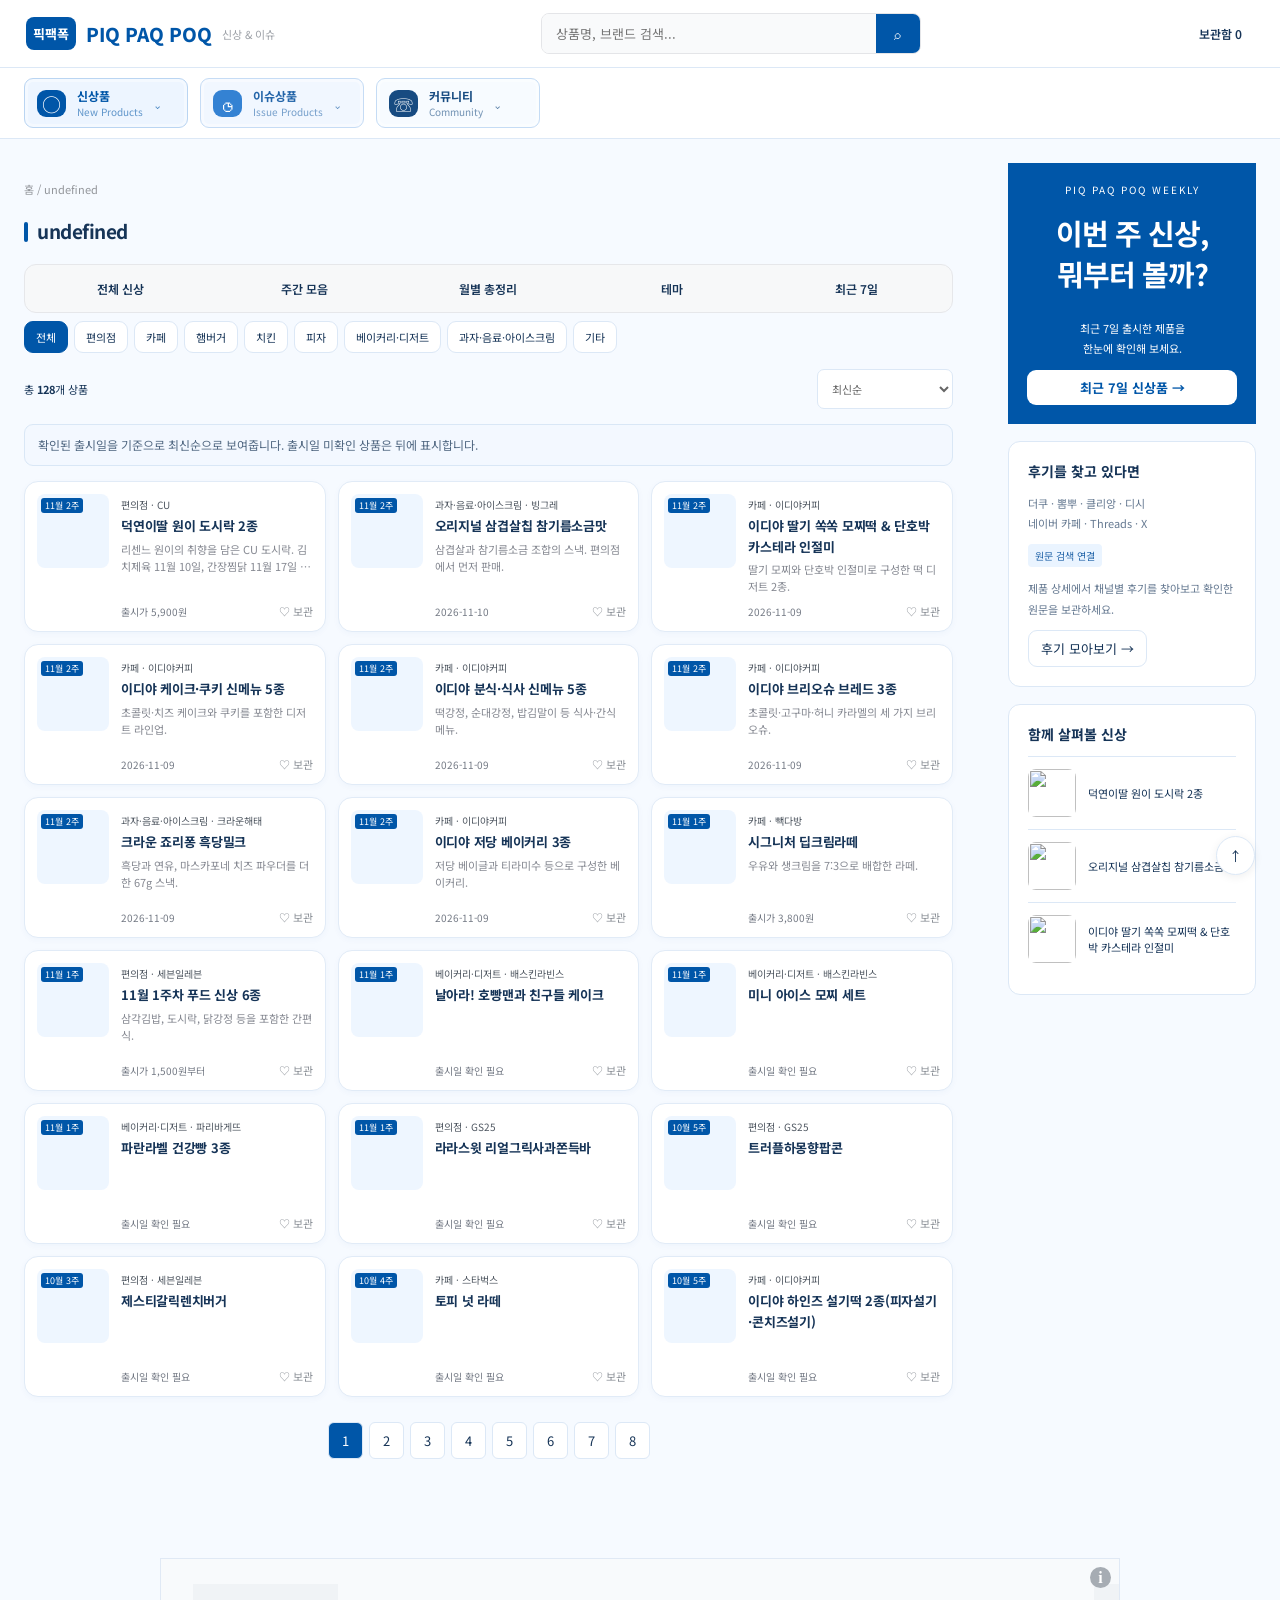
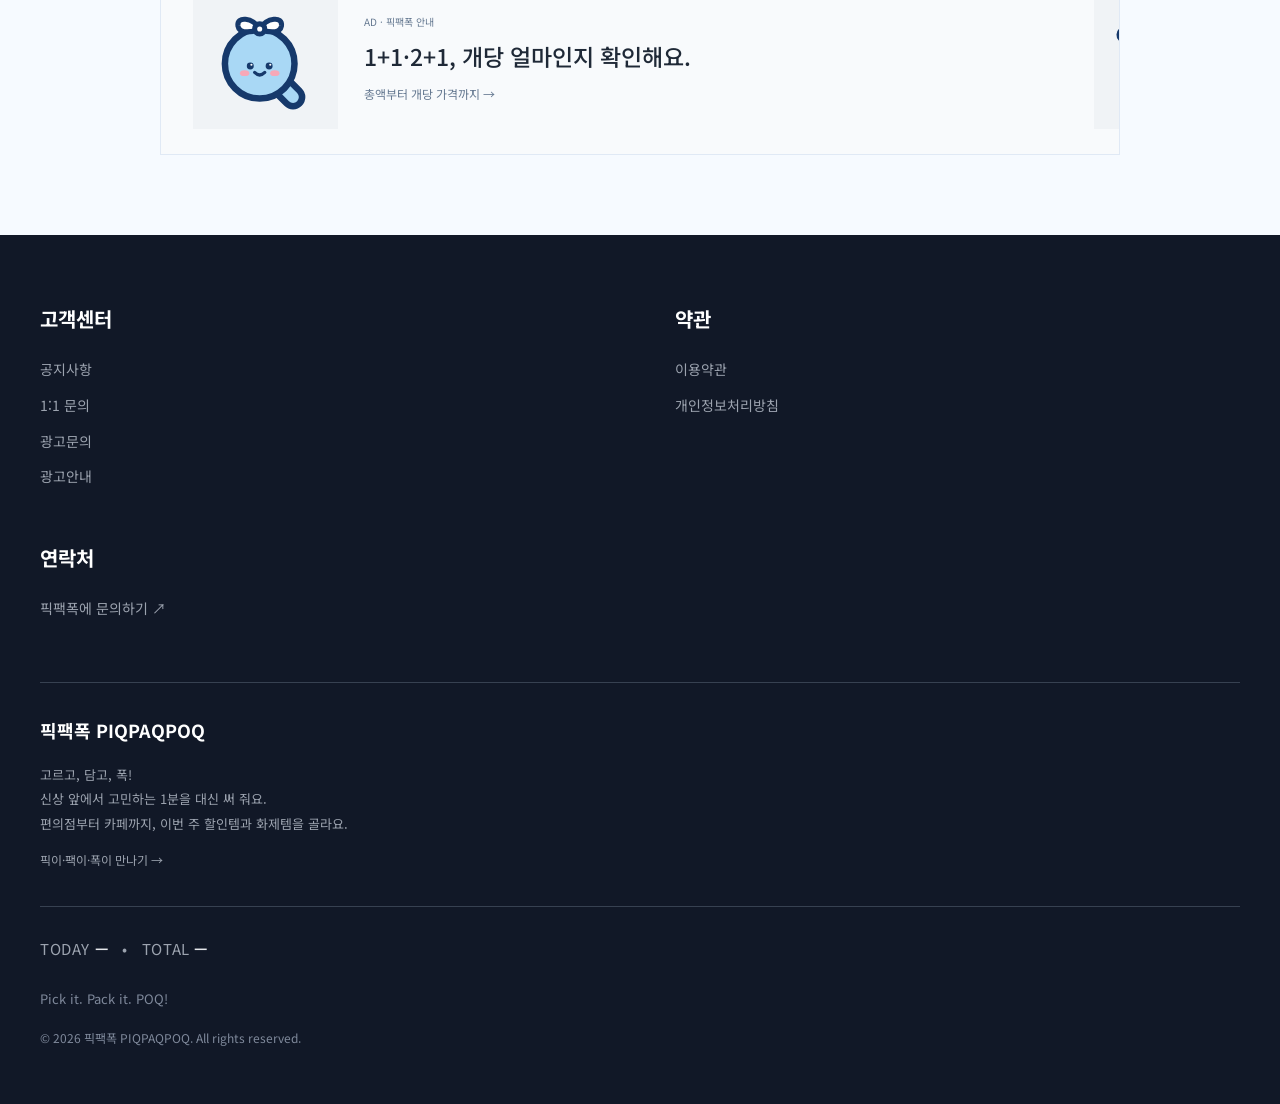
==== index.html @ 6e7b2cf9 "Add files via upload" ====
<!doctype html><html lang="ko"><head><meta charset="UTF-8"><meta name="viewport" content="width=device-width,initial-scale=1"><title>PIQ PAQ POQ | 신상 먹거리 & 이슈상품</title><style>
@import url('https://fonts.googleapis.com/css2?family=Noto+Sans+KR:wght@400;500;600;700;800&display=swap');
:root{--pink:#0056a8;--bg:#f6faff;--ink:#163457;--muted:#657991;--line:#dce8f6}*{box-sizing:border-box}body{margin:0;color:var(--ink);background:var(--bg);font-family:'Noto Sans KR',sans-serif;font-size:13px}button,input,select,textarea{font:inherit}button,a{cursor:pointer}button{color:inherit}a{color:inherit;text-decoration:none}button{background:white;border:1px solid var(--line);border-radius:9px;padding:8px 12px}button:hover,a:hover{filter:brightness(.97)}button:focus-visible,a:focus-visible,input:focus-visible{outline:2px solid var(--pink);outline-offset:3px}.top{background:white;border-bottom:1px solid var(--line);height:68px;display:flex;align-items:center;justify-content:space-between;padding:0 26px;gap:20px}.brand{display:flex;align-items:center;font-size:19px;font-weight:800;gap:10px}.brand b{background:#0056a8;color:white;border-radius:8px;padding:7px;font-size:13px}.search{display:flex;width:380px;border:1px solid #e4e5e8;border-radius:8px;overflow:hidden}.search input{width:100%;min-width:0;background:#f9fafb;border:0;padding:10px 14px;outline:none}.search button{border:0;border-radius:0;background:var(--pink);color:white;width:47px}.saveTop{border:0;font-weight:600;font-size:12px}.nav{background:white;border-bottom:1px solid #dce8f6;padding:10px 24px;display:flex;gap:12px;position:relative;z-index:3}.navbtn{display:flex;align-items:center;text-align:left;gap:11px;min-width:164px;padding:8px 12px;border:1px solid #bad5f2;background:#edf5ff;box-shadow:inset 0 0 0 3px #ffffff60}.navbtn:nth-child(2){background:#f1f7ff;border-color:#c6dcf5;color:#2365a9}.navbtn:nth-child(3){background:#f2f3f5;border-color:#d6d8dc}.navbtn span{font-size:12px;font-weight:700}.navbtn small{display:block;font-size:10px;font-weight:400;opacity:.6}.navbtn i{font-style:normal;font-size:19px;background:var(--pink);color:white;border-radius:9px;width:29px;text-align:center}.navbtn:nth-child(2) i{background:#3482d3}.navbtn:nth-child(3) i{background:#174b81}.drop{position:absolute;top:66px;left:24px;right:24px;background:white;border:1px solid var(--line);box-shadow:0 10px 30px #22334412;padding:24px;border-radius:12px;display:none}.drop.open{display:block}.dropgrid{display:grid;grid-template-columns:repeat(4,1fr);gap:15px}.drop a{display:block;margin:8px 0;font-size:12px}.drop strong{font-size:13px}.shell{max-width:1350px;margin:auto;display:grid;grid-template-columns:minmax(0,1fr) 248px;gap:55px;padding:24px}.banner{height:118px;display:flex;align-items:center;justify-content:center;margin-bottom:24px}.banner-inner{width:730px;max-width:95%;border:1px solid #d3e4f7;background:linear-gradient(115deg,#e7f2ff,#f7f7f7 60%);padding:17px 23px;display:flex;align-items:center;justify-content:space-between}.banner small{font-size:10px;color:#577999}.banner strong{display:block;font-size:20px;margin:5px 0}.banner p{margin:0;color:#657991;font-size:12px}.banner button{color:var(--pink);border:1px solid #bed8f6;font-weight:700;font-size:12px}.gather{padding:19px 20px 15px;border:1px solid #c5dcf5;background:#edf5ff;border-radius:16px}.gather-head{display:flex;justify-content:space-between;align-items:center;margin-bottom:12px}.gather-head strong{font-size:15px}.hint{font-size:11px;color:var(--muted)}.gather-grid{display:grid;grid-template-columns:repeat(4,1fr);gap:8px}.tile{display:flex;align-items:center;gap:12px;background:white;border:1px solid #d7e6f7;padding:11px 12px;border-radius:12px;box-shadow:0 1px 5px #0056a808}.tile i{font-style:normal;color:var(--pink);background:#e9f3ff;border-radius:8px;padding:7px}.tile strong{display:block;font-size:12px}.tile small{font-size:10px;color:var(--muted);display:block;margin-top:2px}.section{margin:42px 0 0}.section h2,.pageTitle{font-size:19px;margin:0;letter-spacing:-.5px}.section h2:before,.pageTitle:before{content:'';display:inline-block;height:20px;width:4px;background:var(--pink);border-radius:2px;margin-right:9px;vertical-align:-3px}.sectionhead{display:flex;align-items:center;justify-content:space-between;margin-bottom:7px}.more{background:var(--pink);border:0;color:white;padding:7px 13px;border-radius:25px;font-size:11px}.subtitle{font-size:12px;color:var(--muted);margin:0 0 20px 13px;line-height:1.7}.grid{display:grid;grid-template-columns:repeat(3,minmax(0,1fr));gap:12px}.card{border:1px solid #f0f0f1;border-radius:14px;background:white;box-shadow:0 2px 4px #272b3210;padding:12px;display:flex;gap:12px;min-height:141px}.thumb{width:72px;height:74px;flex-shrink:0;position:relative;background:#eef6ff;border-radius:8px;overflow:hidden}.thumb img{width:100%;height:100%;object-fit:cover}.badge{position:absolute;left:4px;top:4px;padding:1px 4px;font-size:9px;border-radius:3px;background:var(--pink);color:white}.cardbody{min-width:0;display:flex;flex-direction:column;flex:1}.meta{font-size:10px;line-height:1.6;margin:3px 0;color:#4e5660}.card h3{font-size:13px;letter-spacing:-.25px;line-height:1.6;margin:0 0 4px;display:-webkit-box;-webkit-line-clamp:2;-webkit-box-orient:vertical;overflow:hidden}.desc{font-size:11px;color:#858891;line-height:1.55;display:-webkit-box;-webkit-line-clamp:2;-webkit-box-orient:vertical;overflow:hidden;margin:0}.bottom{display:flex;align-items:center;justify-content:space-between;margin-top:auto;padding-top:8px;font-size:10px;color:#737984}.save{border:0;background:none;padding:0;font-size:11px;color:#8b9097}.pager{text-align:center;margin-top:17px;color:#c6c7cb;letter-spacing:6px}.pager button{padding:2px 7px;background:none;border:0;color:var(--pink);font-size:15px}.side{padding-top:0}.sidebox{background:white;border:1px solid var(--line);border-radius:12px;padding:19px;margin-bottom:17px}.sidebox h3{font-size:14px;margin:0 0 12px}.weeklyside{background:#0056a8;min-height:240px;display:flex;flex-direction:column;justify-content:space-between;text-align:center;border-radius:0;border:0}.weeklyside small{font-size:10px;letter-spacing:2px}.weeklyside h3{font-size:29px;line-height:1.4;letter-spacing:-1px;margin:15px 0}.weeklyside p{font-size:11px;line-height:1.8}.source-row{display:flex;justify-content:space-between;padding:10px 0;border-bottom:1px solid #f0f0f0;font-size:11px}.source-row span:last-child{color:#9a9ba0}.sidep{color:var(--muted);font-size:11px;line-height:1.85}.sideitems a{display:flex;gap:12px;padding:12px 0;border-top:1px solid var(--line);font-size:11px;align-items:center}.sideitems img{width:48px;height:48px;object-fit:cover;border-radius:8px}.tinylabel{display:inline-block;background:#eaf4ff;padding:4px 7px;border-radius:4px;font-size:10px;color:#2365a9}.views{display:flex;background:#f7f8f9;border:1px solid #e6e7ea;border-radius:12px;padding:4px;margin:20px 0 8px}.views a{flex:1;text-align:center;padding:11px;font-size:12px;font-weight:600}.views a.active{background:white;color:var(--pink);box-shadow:0 1px 3px #0001;border-radius:8px}.filters{display:flex;gap:6px;flex-wrap:wrap;margin:8px 0 16px}.filters button{font-size:11px;padding:7px 11px}.filters button.active{background:var(--pink);color:white;border-color:var(--pink)}.listhead{display:flex;align-items:center;justify-content:space-between;font-size:11px;margin:15px 0}.listhead select{padding:7px;border:1px solid var(--line);border-radius:7px;background:white;color:#666}.crumb{font-size:11px;color:#92959a;margin:18px 0}.pageTitle{margin-top:20px}.empty{background:white;border:1px dashed #e3e4e7;padding:36px;text-align:center;border-radius:14px;color:#858b92;grid-column:1/-1;line-height:1.8}.detail{background:white;padding:34px;border:1px solid #f0f0f0;border-radius:22px;margin-top:20px}.product-top{display:grid;grid-template-columns:280px 1fr;gap:35px}.product-img{width:100%;height:310px;object-fit:contain;background:#f3f8ff;border-radius:15px}.detail h1{font-size:25px;line-height:1.5;letter-spacing:-.7px}.detail p{font-size:13px;line-height:1.9;color:#737b85}.spec{border-top:1px solid var(--line);border-bottom:1px solid var(--line);padding:15px 0;line-height:2;font-size:12px}.spec b{color:var(--pink);margin-right:25px}.detail h2{font-size:18px;margin-top:30px}.linkrow{display:flex;flex-wrap:wrap;gap:7px}.linkrow a{border:1px solid #eee;border-radius:7px;padding:9px 12px;background:white;font-size:11px}.reviewpanel{background:#f7fafb;border:1px solid #e1edf0;border-radius:12px;padding:20px}.reviewsearch{display:flex;gap:8px;margin:18px 0}.reviewsearch input{flex:1;min-width:0;border:1px solid #ddd;border-radius:8px;padding:12px}.reviewsearch button{background:var(--pink);color:white;border:0}.notebar{font-size:11px;line-height:1.9;color:#92969c;padding:11px 0}.reviewrow{padding:16px;background:white;border:1px solid #eee;border-radius:10px;margin:12px 0}.reviewrow a{font-size:13px;font-weight:600}.reviewrow small{display:block;font-size:10px;color:#999;margin-top:8px}.themes{display:grid;grid-template-columns:repeat(3,1fr);gap:12px}.theme{border:1px solid #c5dcf5;background:#edf5ff;padding:25px;border-radius:12px;font-size:16px;font-weight:700}.theme:nth-child(2){background:#f2f8ff;border-color:#d5e5f7}.theme:nth-child(3){background:#e8f2ff;border-color:#cbdff6}.theme small{display:block;font-weight:400;font-size:11px;margin-top:10px}.footer{border-top:1px solid #e9e7e5;padding:35px 24px;margin-top:60px;display:flex;justify-content:space-between;font-size:11px;color:#96999e;line-height:2}.footer strong{color:#464d59;font-size:15px}.floating{position:fixed;right:25px;bottom:25px;border-radius:50%;width:39px;height:39px;box-shadow:0 2px 10px #0001}dialog{max-width:560px;width:92%;border:1px solid #eee;border-radius:16px;padding:25px;color:var(--ink)}dialog::backdrop{background:#27303d55}.close{float:right;border:0;font-size:20px}.field{width:100%;padding:10px;border:1px solid #ddd;border-radius:7px;margin:8px 0 14px}label{font-size:12px}.pink{background:var(--pink);color:white;border:0}.toast{position:fixed;bottom:25px;left:50%;transform:translateX(-50%);background:#323a46;color:white;padding:12px 23px;border-radius:25px;display:none;z-index:10;font-size:12px}@media(min-width:1500px){.shell{gap:65px}}@media(max-width:1100px){.shell{gap:24px;grid-template-columns:minmax(0,1fr) 220px}.grid{grid-template-columns:repeat(2,minmax(0,1fr))}.gather-grid{grid-template-columns:repeat(2,1fr)}}@media(max-width:800px){.shell{display:block;padding:18px}.side{display:none}.top{padding:12px 18px;gap:12px;height:auto;flex-wrap:wrap}.search{order:3;width:100%}.nav{padding:10px 18px;gap:8px}.navbtn{min-width:0;flex:1;gap:7px;padding:8px}.navbtn span{font-size:11px}.navbtn i{width:25px;font-size:16px}.navbtn small{font-size:8px}.banner{height:100px}.banner strong{font-size:17px}.banner-inner{max-width:100%;padding:14px}.gather-head .hint{display:none}.product-top{grid-template-columns:1fr}.product-img{height:230px}.detail{padding:22px}.dropgrid{grid-template-columns:repeat(2,1fr)}.themes{grid-template-columns:1fr}.footer{gap:20px;flex-direction:column}.section{margin-top:30px}}@media(max-width:500px){.grid{grid-template-columns:1fr}.card{min-height:132px}.thumb{width:86px;height:86px}.card h3{font-size:14px}.desc{font-size:12px}.meta{font-size:11px}.gather{padding:14px}.tile{padding:11px 8px;gap:8px}.banner p{font-size:10px}.banner button{font-size:10px;padding:7px}.views a{padding:9px 2px;font-size:11px}.section h2{font-size:18px}.drop{left:18px;right:18px}.reviewsearch button{font-size:11px}.navbtn small{display:none}}

.menutitle{display:flex;justify-content:space-between;border-bottom:1px solid var(--line);padding-bottom:12px;margin-bottom:14px}.menutop{display:flex;gap:18px;margin:10px 0 20px}.groupLink{font-weight:800!important;font-size:14px!important}.brandfilter{border-bottom:1px solid #eee;padding-bottom:5px}.periods a{padding:8px 13px;border:1px solid var(--line);border-radius:8px;background:white;font-size:12px}.periods a.active{background:var(--pink);color:white}.bundle{margin-top:25px}.bundle>h2{font-size:19px;display:flex;align-items:center;gap:12px}.bundle>h2:before{content:'';width:5px;height:26px;border-radius:4px;background:var(--pink)}.bundle>h2:after{content:'';height:1px;background:#bfd8f4;flex:1}.bundle small{font-weight:400;font-size:11px;color:#999}.brandline{display:flex;align-items:center;font-size:15px;gap:9px;margin:24px 0 11px}.brandline:after{content:'';height:1px;background:#ddd;flex:1}.bundlegrid{display:grid;grid-template-columns:repeat(2,minmax(0,1fr));gap:12px}.bundlegrid .card{min-height:130px}.bundlegrid .thumb{width:94px;height:94px}.pagebuttons{display:flex;justify-content:center;gap:6px;margin-top:25px;flex-wrap:wrap}.pagebuttons a{padding:8px 13px;border:1px solid var(--line);border-radius:6px;background:white}.pagebuttons a.active{background:var(--pink);color:white}.analysis{border-top:1px solid var(--line);padding:28px 0 0;margin-top:26px}.analysis>small{letter-spacing:2px;font-weight:bold;color:var(--pink)}.analysis h2{margin-top:10px}.analysis blockquote{border-left:3px solid var(--pink);padding:15px 20px;margin:10px 0;background:#f5f9ff;line-height:1.9}.factgrid{display:grid;grid-template-columns:repeat(3,1fr);gap:20px;margin:20px 0}.factgrid b{font-size:12px}.factgrid p{font-size:12px}.variantgrid{display:grid;grid-template-columns:repeat(2,1fr);gap:12px}.variant{border:1px solid #eee;padding:17px;border-radius:10px;font-size:12px}.variant p{margin:8px 0}.variant small{color:#999}.mediagrid{display:grid;grid-template-columns:repeat(2,1fr);gap:15px}.mediagrid img{width:100%;aspect-ratio:16/9;object-fit:cover;border-radius:10px}.mediagrid b{display:block;font-size:12px;line-height:1.8;padding:8px 0}.officiallinks{margin-top:25px}.darkbtn{background:#303947;color:white;border:0;border-radius:7px;padding:10px 17px;display:inline-block;font-size:12px}.boardlist{margin-top:25px;border-top:1px solid #e1e4e8}.boardlist>a{display:flex;align-items:center;gap:15px;padding:20px 12px;border-bottom:1px solid #e5e7eb;background:white}.boardlist b{font-size:13px}.boardlist small{margin-left:auto;color:#999;font-size:11px}.draftnotice{font-size:11px;color:#87909a;line-height:1.9;margin:20px 0}.boardempty{padding:80px 20px;border:0;background:transparent}.compose{background:white;border:1px solid #e6e7e9;border-radius:16px;padding:24px;margin-top:20px}.compose label{font-weight:600}.formrow{display:grid;grid-template-columns:1fr 1fr;gap:12px}.editorbar{border:1px solid #ddd;background:#f7f7f7;padding:5px;margin-top:8px;display:flex;gap:5px}.editorbar button{padding:4px 10px;border-radius:4px}.editor{min-height:270px;border:1px solid #ddd;border-top:0;padding:16px;line-height:1.9;outline:none}.formactions{display:flex;align-items:center;gap:15px}.draftbody{white-space:normal;line-height:2;margin:30px 0;font-size:14px}table{border-collapse:collapse;width:100%;font-size:12px;line-height:1.9}th,td{text-align:left;border-bottom:1px solid #e6e8eb;padding:12px;vertical-align:top}th{background:#f7f8fa}.footer{display:grid;grid-template-columns:2fr 1fr 1fr 1.3fr}.footer a{display:block;margin-top:5px}.footer b{color:#333}.shell{min-height:55vh}.dropgrid{grid-template-columns:repeat(4,1fr);max-height:65vh;overflow:auto}
@media(max-width:800px){.footer{grid-template-columns:1fr 1fr}.bundlegrid{grid-template-columns:1fr}.factgrid{grid-template-columns:1fr}.mediagrid,.variantgrid{grid-template-columns:1fr 1fr}.boardlist>a{flex-wrap:wrap}.boardlist small{margin-left:0;width:100%}.formrow{grid-template-columns:1fr}.dropgrid{grid-template-columns:repeat(2,1fr)}.menutop{gap:12px;flex-wrap:wrap}.compose{padding:17px}.detail h1{font-size:22px}}

.latest-shell{position:relative}.latest-rail{display:flex;overflow-x:auto;scroll-snap-type:x mandatory;scrollbar-width:none;overscroll-behavior-x:contain;border-radius:14px;scroll-behavior:smooth}.latest-rail::-webkit-scrollbar{display:none}.latest-slide{flex:0 0 100%;min-width:0;display:grid;grid-template-columns:repeat(3,minmax(0,1fr));grid-template-rows:repeat(3,minmax(141px,auto));gap:12px;scroll-snap-align:start;scroll-snap-stop:always;padding:2px 2px 5px}.latest-slide .card{min-width:0;min-height:141px}.latest-arrow{position:absolute;top:50%;transform:translateY(-50%);border:1px solid #e6e7e9;border-radius:50%;height:34px;width:34px;padding:0;font-size:26px;line-height:29px;background:#fffffff5;box-shadow:0 2px 8px #22334412;z-index:2}.latest-prev{left:-16px}.latest-next{right:-16px}.latest-arrow:disabled{opacity:0;pointer-events:none}.latest-controls{display:flex;align-items:center;justify-content:center;gap:9px;min-height:35px;margin-top:12px}.latest-dots{display:flex;gap:1px}.latest-dot{border:0;background:none;padding:6px;width:22px;height:27px;display:grid;place-items:center}.latest-dot span{width:6px;height:6px;border-radius:50%;background:#d7d8dc;display:block}.latest-dot.active span{background:var(--pink);width:8px;height:8px}.latest-count{font-size:10px;font-variant-numeric:tabular-nums;color:#9ba0a8;min-width:38px}.latest-rail:focus-visible{outline:2px solid var(--pink);outline-offset:4px}@media(max-width:1100px){.latest-slide{grid-template-columns:repeat(2,minmax(0,1fr))}}@media(max-width:500px){.latest-slide{grid-template-columns:minmax(0,1fr);grid-template-rows:repeat(3,minmax(132px,auto));gap:10px}.latest-slide .card{min-height:132px}.latest-prev{left:-10px}.latest-next{right:-10px}.latest-arrow{height:30px;width:30px;font-size:23px}.latest-controls{margin-top:8px}}@media(prefers-reduced-motion:reduce){.latest-rail{scroll-behavior:auto}}

@media(max-width:500px){
.latest-section .latest-slide{grid-template-rows:repeat(3,112px);gap:10px;align-content:start}
.latest-section .latest-slide .card{height:112px;min-height:0;padding:10px;gap:10px;border-radius:12px;overflow:hidden}
.latest-section .thumb{width:68px;height:68px;border-radius:7px}
.latest-section .badge{font-size:8px;left:3px;top:3px;padding:1px 3px}
.latest-section .cardbody{overflow:hidden}
.latest-section .meta{font-size:10px;line-height:15px;margin:0 0 3px;white-space:nowrap;overflow:hidden;text-overflow:ellipsis}
.latest-section .card h3{font-size:13px;line-height:18px;letter-spacing:-.25px;margin:0 0 3px;-webkit-line-clamp:2;flex-shrink:0}
.latest-section .desc{font-size:11px;line-height:15px;-webkit-line-clamp:1;flex-shrink:0}
.latest-section .bottom{font-size:10px;line-height:14px;padding-top:4px;min-height:18px;gap:5px}
.latest-section .save{font-size:10px;white-space:nowrap}
.latest-section .subtitle{font-size:11px;line-height:17px;margin-bottom:12px}
.latest-section .latest-controls{margin-top:6px}
}

@media(max-width:500px){
.latest-section .latest-rail{column-gap:12px;border-radius:0;overflow-y:hidden}
.latest-section .latest-rail:after{content:"";flex:0 0 calc(34% - 12px)}
.latest-section .latest-slide{flex:0 0 66%;grid-template-columns:minmax(0,1fr);grid-template-rows:repeat(3,128px);gap:10px;padding:2px 1px 5px;scroll-snap-align:start}
.latest-section .latest-slide .card{height:128px;min-height:0;padding:9px;gap:8px;border-radius:12px}
.latest-section .thumb{width:64px;height:64px;flex-shrink:0}
.latest-section .meta{font-size:10px;line-height:14px;margin-bottom:3px}
.latest-section .card h3{font-size:12px;line-height:17px;margin-bottom:4px;-webkit-line-clamp:2}
.latest-section .desc{font-size:11px;line-height:15px;-webkit-line-clamp:2}
.latest-section .bottom{font-size:10px;line-height:14px;min-height:18px;padding-top:3px;gap:3px}
.latest-section .save{font-size:10px}
.latest-section .latest-arrow{display:none}
.latest-section .latest-controls{margin-top:10px}
}
@media(max-width:500px){.brand{gap:7px;font-size:17px;white-space:nowrap}.brand b{font-size:12px;padding:6px}.brand>span{display:none}}

/* Clear blue and white brand palette */
.brand{color:#0056a8}.banner-inner{background:#0056a8;border-color:#0056a8;border-radius:12px;color:white}.banner small{color:#d6e9ff}.banner p{color:#e5f1ff}.banner button{background:white;border-color:white;color:#0056a8}.weeklyside{color:white}.weeklyside button{background:white;color:#0056a8;border:0;font-weight:700}.navbtn{color:#0056a8}.navbtn:nth-child(3){background:#f7fbff;border-color:#c5dcf5;color:#174b81}.card{border-color:#e1ebf7;box-shadow:0 2px 6px #0056a809}.footer strong{color:#0056a8}.latest-dot span{background:#c3d5eb}
.brand-discovery{background:#fff;border:1px solid var(--line);border-radius:18px;padding:24px;margin-bottom:24px}.brand-intro{display:flex;align-items:flex-end;justify-content:space-between;gap:18px}.brand-eyebrow{font-size:10px;font-weight:700;letter-spacing:.7px;color:#0056a8}.brand-intro h2{font-size:30px;line-height:1.45;letter-spacing:-1px;margin:12px 0}.brand-intro p,.brand-about-intro p{font-size:13px;line-height:1.9;color:var(--muted)}.brand-guide-link{font-size:11px;color:#0056a8;white-space:nowrap;padding-bottom:14px}.friend-grid{display:grid;grid-template-columns:repeat(3,minmax(0,1fr));gap:12px;margin:22px 0 16px}.friend-card{display:flex;align-items:center;background:#f1f7ff;border:1px solid #dce8f6;border-radius:13px;padding:10px;gap:4px;min-width:0}.friend-card img{width:82px;height:82px;object-fit:contain;flex-shrink:0}.friend-card small{font-size:10px;font-weight:800;color:#0056a8}.friend-card h3{font-size:12px;margin:6px 0;line-height:1.6}.friend-card p{font-size:10px;line-height:1.7;color:var(--muted);margin:0 0 8px}.friend-card span{font-size:10px;color:#0056a8;font-weight:600}.brand-promise{display:flex;gap:16px;align-items:center;flex-wrap:wrap;padding-top:14px;border-top:1px solid var(--line);font-size:11px}.brand-promise>span:before{content:'○';color:#3bb4e5;margin-right:5px}.brand-promise>a{margin-left:auto;color:#0056a8}.brand-about-intro{margin:25px 0;line-height:1.8}.brand-about-intro>b{font-size:22px;letter-spacing:-.6px}.brand-principles,.friend-profiles,.poq-guide{margin:34px 0;background:white;border:1px solid var(--line);padding:24px;border-radius:16px}.brand-principles h2,.friend-profiles h2,.poq-guide h2{font-size:20px;margin:0 0 18px}.brand-principles>div,.friend-profiles>div{display:grid;grid-template-columns:repeat(3,minmax(0,1fr));gap:22px}.brand-principles p,.friend-profiles p{font-size:12px;color:var(--muted);line-height:1.9}.brand-principles b{font-size:13px;color:#0056a8}.friend-profiles article{text-align:center}.friend-profiles img{width:130px;height:130px}.friend-profiles h3{margin:0 0 8px}.friend-profiles b{color:#0056a8;font-size:12px}.fizz-icon{width:25px;height:29px;flex-shrink:0}.fizz-group{display:inline-flex;gap:4px;align-items:center}.poq-scale-row{display:grid;grid-template-columns:20px 165px 1fr;align-items:center;gap:12px;padding:12px 0;border-bottom:1px solid var(--line);font-size:12px}.poq-number{color:var(--muted)}.poq-guide>p{font-size:12px;line-height:1.8;color:var(--muted)}.poq-pending{border:1px solid #dce8f6;background:#f1f7ff;border-radius:12px;padding:16px;margin:25px 0}.poq-pending-head{display:flex;gap:10px;align-items:center;flex-wrap:wrap}.poq-pending-head>b{font-size:14px}.poq-pending-head>span{font-size:11px;color:#657991;background:white;padding:4px 8px;border-radius:15px}.poq-pending p{font-size:11px!important;margin:7px 0!important}.poq-pending a{font-size:11px;color:#0056a8}.deal-hero{display:flex;align-items:center;gap:15px;margin:24px 0}.deal-hero h1{font-size:26px;line-height:1.5;margin:10px 0}.deal-hero p{line-height:1.8;color:var(--muted)}.deal-layout{display:grid;grid-template-columns:1fr 1fr;gap:20px}.deal-form,.deal-result{background:white;padding:24px;border:1px solid var(--line);border-radius:15px}.deal-form label{display:block;font-size:12px;margin-bottom:8px}.deal-form input{width:100%;padding:12px;border:1px solid #dce8f6;border-radius:8px;font-size:14px;margin-bottom:20px}.deal-quantities{display:grid;grid-template-columns:1fr 1fr;gap:14px}.deal-form button{width:100%;padding:12px}.deal-result{display:flex;justify-content:center;flex-direction:column;background:#edf5ff}.deal-result>span{font-size:12px}.deal-result strong{font-size:25px;margin:14px 0;color:#0056a8}.deal-result p{font-size:13px;line-height:1.8}.deal-result small{font-size:11px;line-height:1.8;color:var(--muted)}
@media(max-width:1100px){.friend-card{flex-direction:column;align-items:flex-start}.friend-card img{align-self:center}.brand-intro h2{font-size:26px}}
@media(max-width:600px){.brand-discovery{padding:18px}.brand-intro{display:block}.brand-intro h2{font-size:25px}.brand-intro p{font-size:12px}.brand-guide-link{display:inline-block;padding:0;margin:4px 0}.friend-grid{grid-template-columns:1fr;gap:8px;margin:18px 0}.friend-card{flex-direction:row;align-items:center;gap:12px;padding:8px 12px}.friend-card img{width:76px;height:76px}.friend-card h3{font-size:13px;margin:3px 0}.friend-card p{font-size:11px;margin-bottom:3px}.brand-promise{gap:10px;font-size:10px}.brand-promise>a{width:100%;margin-left:0}.brand-principles,.friend-profiles,.poq-guide{padding:18px}.brand-principles>div,.friend-profiles>div{grid-template-columns:1fr;gap:16px}.friend-profiles article{display:grid;grid-template-columns:85px 1fr;text-align:left;column-gap:10px}.friend-profiles img{width:85px;height:85px;grid-row:1/4}.friend-profiles p{margin:4px 0}.friend-profiles h3{font-size:15px}.brand-about-intro>b{font-size:19px}.poq-scale-row{grid-template-columns:16px 130px 1fr;gap:6px;font-size:11px}.fizz-icon{width:22px;height:27px}.fizz-group{gap:2px}.deal-hero{gap:5px;align-items:flex-start}.deal-hero img{width:85px;height:85px}.deal-hero h1{font-size:21px}.deal-layout{grid-template-columns:1fr}.deal-result strong{font-size:23px}}
@media(max-width:500px){.navbtn span{white-space:nowrap}}
.product-crumb{display:flex;align-items:baseline;gap:10px;flex-wrap:wrap;font-size:12px;line-height:1.8;color:#657991;margin:12px 0 22px}.product-crumb>span:last-child{color:#163457}.product-page{min-width:0}.product-panel{background:white;border:1px solid #e3ebf5;border-radius:22px;padding:28px;margin:0 0 22px;scroll-margin-top:20px}.product-panel h2{font-size:22px;line-height:1.5;letter-spacing:-.6px;margin:0 0 20px}.product-panel h2 small{font-size:14px;font-weight:400;color:#657991;white-space:nowrap}.product-overview{padding:28px}.product-gallery{margin:0 auto 28px;max-width:760px}.product-hero-image{display:block;width:100%;height:auto;aspect-ratio:1/1;max-height:720px;padding:0;background:#f2f6fb;border:0;border-radius:18px;overflow:hidden;position:relative}.product-hero-image img{display:block;width:100%;height:100%;object-fit:contain}.product-type-label{position:absolute;top:15px;left:15px;background:#0056a8;color:white;font-size:12px;padding:7px 12px;border-radius:10px;font-weight:700}.image-zoom-hint{position:absolute;right:12px;bottom:12px;background:#ffffffeb;padding:5px 9px;border-radius:12px;color:#17577c;font-size:10px}.product-gallery-bottom{display:flex;align-items:center;justify-content:space-between;gap:12px;margin-top:12px}.product-thumbnails{display:flex;gap:10px;overflow-x:auto}.product-gallery-thumb{border:2px solid transparent;border-radius:10px;overflow:hidden;width:66px;height:66px;padding:0;background:#edf5ff;flex-shrink:0}.product-gallery-thumb.selected{border-color:#0056a8}.product-gallery-thumb img{width:100%;height:100%;object-fit:cover}.product-gallery-bottom>span{font-size:11px;color:#657991;white-space:nowrap}.product-chips{display:flex;flex-wrap:wrap;gap:7px}.product-chips a{background:#f2f5f9;color:#4d637b;padding:7px 11px;border-radius:9px;font-size:11px;font-weight:600}.product-chips .brand-chip{background:#edf5ff;color:#0056a8}.product-identity h1{font-size:29px;line-height:1.45;margin:18px 0 12px;letter-spacing:-.8px}.product-launch-price{color:#0056a8;font-size:24px;font-weight:800;margin:10px 0 20px}.product-actions{display:flex;gap:12px;flex-wrap:wrap;align-items:center;color:#657991;font-size:11px}.product-actions a{font-weight:600;color:#0056a8}.product-price-note{font-size:11px!important;line-height:1.9!important;color:#657991!important;margin:14px 0 0!important}.product-tags{display:flex;flex-wrap:wrap;gap:8px;border-top:1px solid #edf1f6;padding:22px 0;margin-top:22px}.product-tags a{background:#f2f5f9;color:#53647a;padding:7px 12px;font-size:11px;border-radius:20px}.product-release-row{display:grid;grid-template-columns:110px minmax(0,1fr);gap:12px;border-top:1px solid #edf1f6;border-bottom:1px solid #edf1f6;padding:22px 0;font-size:13px;line-height:1.9}.product-release-row>b{color:#0056a8}.product-period-links{display:flex;flex-wrap:wrap;gap:5px 16px;margin-top:5px}.product-period-links a{font-size:12px;color:#0056a8;font-weight:600}.product-summary{margin-top:24px}.product-kicker{font-size:13px;font-weight:700;color:#657991}.product-summary p{font-size:15px;line-height:1.95;margin:10px 0 12px;color:#435773}.product-summary small{font-size:10px;color:#7b899a;line-height:1.8}.product-section-nav{display:flex;gap:8px;overflow-x:auto;margin:0 0 22px;padding:3px 1px 8px;scrollbar-width:none}.product-section-nav a{white-space:nowrap;padding:9px 15px;border:1px solid #dce8f6;background:white;border-radius:20px;font-size:11px;color:#0056a8;font-weight:600}.piqi-section-heading{display:flex;align-items:center;gap:10px;margin-bottom:20px}.piqi-section-heading img{width:72px;height:72px}.piqi-section-heading small{font-size:10px;letter-spacing:1px;color:#0056a8;font-weight:800}.piqi-section-heading h2{margin:3px 0 4px}.piqi-section-heading p{font-size:11px;color:#657991;margin:0;line-height:1.8}.product-judgement{background:#edf5ff;border:1px solid #dce8f6;border-radius:12px;padding:18px;margin-bottom:28px}.product-judgement>div{display:flex;align-items:center;gap:10px}.product-judgement b{font-size:14px}.pending-label{background:white;color:#657991;padding:4px 9px;border-radius:12px;font-size:10px}.product-judgement p{font-size:12px;color:#657991;line-height:1.8;margin:10px 0}.product-judgement a{font-size:11px;color:#0056a8}.product-subheading{font-size:18px;margin:28px 0 14px;letter-spacing:-.4px}.product-features{list-style:none;padding:0;margin:0;border-top:1px solid #edf1f6}.product-features li{display:flex;align-items:baseline;gap:16px;padding:17px 0;border-bottom:1px solid #edf1f6;line-height:1.8;font-size:13px}.product-features li>span{color:#0056a8;font-weight:700;font-size:12px}.product-features b{font-weight:600;overflow-wrap:anywhere}.product-buy-checks{display:grid;grid-template-columns:1fr;gap:12px}.product-buy-checks article{padding:17px;border:1px solid #e4ecf6;border-radius:12px}.product-buy-checks b{font-size:14px}.product-buy-checks p{font-size:13px;line-height:1.9;color:#52677e;margin:8px 0}.product-buy-checks a{font-size:11px;color:#0056a8}.product-section-heading{display:flex;align-items:center;justify-content:space-between;gap:12px;margin-bottom:18px}.product-section-heading h2{margin:0}.product-section-heading>button{white-space:nowrap;font-size:11px}.product-section-heading>a{font-size:11px;color:#0056a8;white-space:nowrap}.product-section-heading.minor{margin-top:25px}.product-section-heading.minor h3{font-size:14px}.product-variant-list{display:grid;gap:12px}.product-variant-list article{background:#f7faff;border:1px solid #e5edf7;border-radius:13px;padding:20px}.product-variant-list h3{margin:0 0 12px;font-size:16px;line-height:1.7}.product-variant-list article>div{display:flex;justify-content:space-between;flex-wrap:wrap;gap:10px;font-size:13px;color:#657991}.product-variant-list b{color:#0056a8}.product-media-grid{display:grid;grid-template-columns:repeat(2,minmax(0,1fr));gap:16px}.product-media-grid a{background:#f7faff;border:1px solid #e5edf7;border-radius:13px;overflow:hidden}.product-media-grid a>div{position:relative;aspect-ratio:16/10;background:#edf2f7}.product-media-grid img{width:100%;height:100%;object-fit:cover;display:block}.media-play{position:absolute;top:50%;left:50%;transform:translate(-50%,-50%);background:#0056a8;color:white;border-radius:50%;width:45px;height:45px;display:grid;place-items:center;font-size:18px;padding-left:3px}.product-media-grid b{display:block;font-size:13px;line-height:1.7;padding:13px 14px 4px}.product-media-grid small{display:block;font-size:10px;color:#657991;padding:4px 14px 15px}.product-empty{padding:46px 18px;text-align:center;color:#657991;display:flex;align-items:center;flex-direction:column}.product-empty>span{font-size:35px;color:#a8c5e4;margin-bottom:10px}.product-empty b{font-size:14px;font-weight:500}.product-empty p{font-size:11px;line-height:1.8}.product-empty.compact{padding:25px}.product-body-copy{font-size:13px;color:#657991;line-height:1.8;margin-bottom:18px}.personal-review{border-top:1px solid #e5edf7;padding:22px 0;position:relative}.personal-review-head{display:flex;justify-content:space-between;align-items:center;gap:10px}.personal-review time{font-size:10px;color:#657991}.personal-review>b{display:block;font-size:12px;margin:6px 0}.personal-review p{font-size:13px;line-height:1.9;color:#435773;overflow-wrap:anywhere}.personal-review small{font-size:11px;color:#657991}.note-delete{border:0;background:none;color:#657991;font-size:10px;margin-left:10px}.product-related-list{display:grid;grid-template-columns:1fr;gap:12px}.product-related-list .card{box-shadow:none;min-height:132px}.product-related-list .thumb{width:94px;height:94px}.product-zoom{max-width:min(94vw,1000px);width:auto;padding:20px;background:white}.product-zoom img{display:block;max-width:85vw;max-height:82vh;object-fit:contain}.product-note-dialog{max-width:550px}.product-note-dialog>p{font-size:12px;line-height:1.8;color:#657991}.product-note-dialog fieldset{border:1px solid #dce8f6;padding:12px;border-radius:10px;margin:20px 0}.product-note-dialog legend{font-size:12px;color:#0056a8}.note-score-options{display:flex;flex-wrap:wrap;gap:8px}.note-score-options label{display:flex;align-items:center;gap:4px;cursor:pointer;font-size:11px}.product-note-dialog textarea{resize:vertical}.product-note-dialog .pink{width:100%;padding:12px}.product-photo-missing{display:grid;place-items:center;min-height:220px;background:#f1f6fc;border-radius:15px;color:#657991;font-size:13px}.product-panel .reviewpanel{padding:14px}.product-panel .linkrow a{padding:7px 10px;font-size:11px}
@media(min-width:1101px){.product-overview .product-gallery{max-width:680px}.product-related-list{grid-template-columns:repeat(2,minmax(0,1fr))}.product-related-list .thumb{width:72px;height:76px}.product-related-list .card h3{font-size:12px}}
@media(max-width:600px){.product-crumb{font-size:10px;gap:7px;margin:6px 0 16px}.product-panel{padding:18px;border-radius:18px;margin-bottom:16px}.product-overview{padding:14px 18px 20px}.product-gallery{margin-bottom:23px}.product-hero-image{border-radius:14px;aspect-ratio:1/1;max-height:none}.product-gallery-thumb{width:54px;height:54px;border-radius:8px}.product-type-label{left:10px;top:10px;padding:5px 9px;font-size:10px}.product-identity h1{font-size:22px;line-height:1.5;margin-top:16px}.product-launch-price{font-size:21px;margin:10px 0 16px}.product-chips{gap:5px}.product-chips a{font-size:10px;padding:6px 8px}.product-actions{font-size:10px;gap:8px 12px}.product-actions button{font-size:11px}.product-price-note{font-size:10px!important}.product-tags{gap:6px;padding:18px 0;margin-top:18px}.product-tags a{font-size:10px;padding:6px 9px}.product-release-row{grid-template-columns:67px minmax(0,1fr);font-size:12px;gap:8px;padding:18px 0}.product-period-links{display:grid;gap:4px}.product-period-links a{font-size:11px}.product-summary p{font-size:13px;line-height:1.9}.product-summary small{font-size:9px}.product-section-nav{margin-bottom:15px;gap:6px}.product-section-nav a{padding:8px 12px;font-size:10px}.product-panel h2{font-size:19px}.product-panel h2 small{font-size:12px}.piqi-section-heading img{width:58px;height:58px}.piqi-section-heading{gap:4px}.piqi-section-heading p{font-size:10px}.product-subheading{font-size:16px;margin-top:24px}.product-features li{font-size:12px;gap:12px;padding:14px 0}.product-buy-checks article{padding:14px}.product-buy-checks b{font-size:13px}.product-buy-checks p{font-size:12px}.product-judgement{padding:14px}.product-judgement p{font-size:11px}.product-variant-list article{padding:16px}.product-variant-list h3{font-size:14px}.product-variant-list article>div{font-size:12px;gap:7px;flex-direction:column}.product-media-grid{gap:10px}.product-media-grid b{font-size:11px;padding:10px 10px 3px}.product-media-grid small{font-size:9px;padding:4px 10px 11px}.media-play{width:34px;height:34px;font-size:13px}.product-empty{padding:32px 10px}.product-empty b{font-size:12px}.product-related-list .thumb{width:80px;height:80px}.product-related-list .card{padding:11px;gap:11px;min-height:130px}.product-related-list .card h3{font-size:13px}.product-related-list .desc{font-size:11px}.product-section-heading{gap:8px}.product-section-heading>button{font-size:10px;padding:7px 9px}.product-section-heading.minor h3{font-size:12px}.personal-review .fizz-icon{width:18px;height:23px}}
.detail-editorial{border-top:1px solid #edf1f6;margin:25px 0 30px;padding-top:24px}.editorial-label{font-size:11px;letter-spacing:1.7px;font-weight:800;color:#0056a8}.detail-editorial .product-subheading:first-of-type{margin-top:10px}.detail-editorial>p{font-size:14px;line-height:2;color:#435773;margin:10px 0 22px}.product-fit-list{list-style:none;margin:0;padding:0}.product-fit-list li{position:relative;padding:14px 0 14px 19px;border-bottom:1px solid #edf1f6;line-height:1.9;font-size:13px;color:#435773}.product-fit-list li:before{content:'';width:6px;height:6px;position:absolute;left:0;top:23px;border-radius:50%;background:#3bb4e5}.editorial-source{display:flex;flex-wrap:wrap;gap:8px;font-size:10px;color:#657991;margin:18px 0;line-height:1.8}.editorial-source a{color:#0056a8;font-weight:600}.editorial-source small{display:block;width:100%;font-size:10px}.product-variant-list h3 a{display:flex;align-items:baseline;justify-content:space-between;gap:10px}.product-variant-list h3 a>span{font-size:12px;color:#0056a8}.variant-single-summary{font-size:12px;line-height:1.8;color:#657991;white-space:nowrap;overflow:hidden;text-overflow:ellipsis;margin:8px 0 14px}.variant-single-summary>span{color:#52677e}.product-variant-list article{scroll-margin-top:18px}.product-variant-list .variant-chosen{border-color:#0056a8;box-shadow:0 0 0 1px #0056a8}.variant-source-link{font-size:10px;color:#0056a8}.public-review-list article{padding:18px 0;border-bottom:1px solid #e5edf7}.public-review-list article>a{display:block;font-size:14px;font-weight:600;line-height:1.8;color:#163457;overflow-wrap:anywhere}.public-review-list article>a>span{color:#0056a8}.public-review-list article>div{display:flex;gap:7px 12px;flex-wrap:wrap;color:#657991;font-size:10px;margin-top:9px}.more-review-search{margin-top:22px;border-top:1px solid #e5edf7;padding-top:18px}.more-review-search summary{font-size:12px;font-weight:600;color:#0056a8;cursor:pointer;line-height:1.8}.more-review-search .reviewpanel{margin-top:14px}.product-related-list .desc{-webkit-line-clamp:1;white-space:nowrap;display:block;overflow:hidden;text-overflow:ellipsis}.product-related-list .card{min-height:115px}.bottom-ad-area{position:relative;max-width:960px;width:calc(100% - 80px);margin:75px auto 80px;border:1px solid #e0e9f5;background:#f8fafc}.bottom-ad-rail{display:flex;overflow-x:auto;scroll-snap-type:x mandatory;scrollbar-width:none;overscroll-behavior-x:contain}.bottom-ad-rail::-webkit-scrollbar{display:none}.bottom-ad-card{display:flex;align-items:center;gap:26px;flex:0 0 94%;min-width:0;padding:25px 32px;scroll-snap-align:start;min-height:180px;background:#f8fafc}.bottom-ad-card>img{width:145px;height:145px;object-fit:contain;background:#f0f3f6;flex-shrink:0}.bottom-ad-card>div{min-width:0}.bottom-ad-card small{font-size:10px;color:#657991}.bottom-ad-card strong{display:block;font-size:23px;font-weight:500;line-height:1.7;color:#1f2937;margin:7px 0}.bottom-ad-card span{font-size:12px;color:#657991}.ad-area-info{position:absolute;right:8px;top:8px;color:white;background:#a6acb3;border-radius:50%;width:21px;height:21px;text-align:center;font-family:serif;font-weight:bold;font-size:16px;line-height:21px}.footer.reference-footer{display:block;background:#111827;color:#9ca3af;border:0;padding:65px 40px 55px;margin:0;font-size:14px;line-height:1.9}.footer-inner{max-width:1250px;margin:auto}.footer-top-columns{display:grid;grid-template-columns:1fr 1fr;gap:40px 70px;padding-bottom:52px}.footer-top-columns h2{font-size:20px;color:#fff;margin:0 0 18px;font-weight:700}.reference-footer a{display:block;margin:0 0 9px;color:#9ca3af}.reference-footer a:hover{color:white}.footer-contact{grid-column:1/-1}.footer-brand-description{border-top:1px solid #374151;border-bottom:1px solid #374151;padding:30px 0 25px}.footer.reference-footer .footer-brand-description strong{font-size:18px;color:white}.footer-brand-description p{font-size:13px;color:#9ca3af;margin:15px 0 12px;line-height:1.9}.footer-brand-description a{font-size:12px}.footer-bottom{padding-top:28px;font-size:12px;color:#7f899b}.footer-bottom>span{font-size:13px}.footer-bottom p{margin:15px 0 0}
@media(max-width:600px){.detail-editorial>p{font-size:13px;line-height:1.95}.product-fit-list li{font-size:12px;padding:12px 0 12px 17px}.product-fit-list li:before{top:21px}.variant-single-summary{font-size:11px;margin-top:7px}.public-review-list article>a{font-size:12px}.public-review-list article>div{font-size:9px}.bottom-ad-area{width:calc(100% - 60px);margin:60px auto 65px}.bottom-ad-card{flex-basis:95%;gap:12px;padding:15px;min-height:110px}.bottom-ad-card>img{width:76px;height:76px}.bottom-ad-card strong{font-size:14px;line-height:1.7;margin:3px 0}.bottom-ad-card small{font-size:8px}.bottom-ad-card span{font-size:9px}.ad-area-info{width:17px;height:17px;line-height:17px;font-size:13px;right:5px;top:5px}.footer.reference-footer{padding:36px 18px 34px;font-size:13px}.footer-top-columns{gap:28px 25px;padding-bottom:34px}.footer-top-columns h2{font-size:17px;margin-bottom:15px}.reference-footer a{margin-bottom:9px}.footer.reference-footer .footer-brand-description strong{font-size:15px}.footer-brand-description{padding:24px 0 20px}.footer-brand-description p{font-size:11px}.footer-brand-description a,.footer-bottom,.footer-bottom>span{font-size:10px}.footer-bottom{padding-top:23px}}
.variant-single-summary{display:flex;gap:6px;align-items:baseline;min-width:0}.variant-summary-copy{min-width:0;overflow:hidden;text-overflow:ellipsis;white-space:nowrap}.variant-date{flex-shrink:0;font-size:10px}
.product-variant-list,.product-variant-list article{min-width:0;max-width:100%}.variant-single-summary{width:100%}.variant-summary-copy{flex:1 1 0}.variant-date{white-space:nowrap}.footer-top-columns section{min-width:0}
.paq-calculator,.paq-conditions,.paq-rules{background:white;border:1px solid #dce8f6;border-radius:18px;padding:24px;margin:20px 0}.paq-picker>label{display:block;font-size:12px;font-weight:700;margin-bottom:8px}.paq-picker select{width:100%;min-width:0;border:1px solid #cbdcf0;border-radius:9px;padding:13px 10px;background:white;color:#163457;font-size:13px}.paq-quick-products{display:flex;gap:7px;overflow:auto;padding:12px 0 3px;scrollbar-width:none}.paq-quick-products button{white-space:nowrap;font-size:10px;padding:7px 10px;background:#f5f9ff}.paq-quick-products button.selected{border-color:#0056a8;color:#0056a8}.paq-product-info{display:flex;align-items:center;gap:14px;border-top:1px solid #edf1f6;border-bottom:1px solid #edf1f6;padding:18px 0;margin:16px 0 22px}.paq-product-info img{width:64px;height:64px;border-radius:9px;object-fit:cover}.paq-product-info>div{display:flex;flex-direction:column;gap:6px;min-width:0}.paq-product-info b{font-size:14px;line-height:1.6}.paq-product-info span{font-size:12px;color:#0056a8}.paq-product-info a{font-size:10px;color:#657991}.paq-mode-heading{display:flex;gap:10px;justify-content:space-between;align-items:baseline;flex-wrap:wrap}.paq-mode-heading b{font-size:13px}.paq-mode-heading span{font-size:10px;color:#657991}.paq-mode-options{display:flex;gap:8px;margin:13px 0 18px}.paq-mode-options button{flex:1;padding:12px 8px;font-weight:700;font-size:13px}.paq-mode-options button.selected{background:#0056a8;color:white;border-color:#0056a8}.paq-bundle-stepper{display:flex;align-items:center;justify-content:space-between;font-size:12px;margin-bottom:20px}.paq-bundle-stepper>div{display:flex;align-items:center;gap:15px}.paq-bundle-stepper button{width:34px;height:34px;padding:0;font-size:20px}.paq-bundle-stepper button:disabled{opacity:.35;cursor:default}.paq-bundle-stepper output{font-size:15px;min-width:20px;text-align:center;font-variant-numeric:tabular-nums}.paq-results{display:grid;grid-template-columns:repeat(3,minmax(0,1fr));gap:10px}.paq-results>div{background:#edf5ff;border-radius:12px;padding:18px 14px;display:flex;flex-direction:column;gap:12px;min-width:0}.paq-results>div:last-child{background:#0056a8;color:white}.paq-results span{font-size:11px;font-weight:600}.paq-results strong{font-size:25px;line-height:1.3;overflow-wrap:anywhere;font-variant-numeric:tabular-nums}.paq-results small{font-size:10px;line-height:1.7;opacity:.8}.paq-calculation-note{font-size:11px;color:#657991;line-height:1.9;margin-top:15px}.paq-manual{margin-top:20px;border-top:1px solid #edf1f6;padding-top:16px}.paq-manual summary{font-size:11px;color:#0056a8;cursor:pointer}.paq-manual form{margin:15px 0}.paq-manual label{display:block;margin-bottom:8px}.paq-manual form>div{display:flex;gap:8px}.paq-manual input{min-width:0;flex:1;border:1px solid #dce8f6;padding:10px;border-radius:8px}.paq-manual button{font-size:11px;white-space:nowrap}.paq-conditions h2,.paq-rules h2{font-size:19px;margin:0 0 18px}.paq-conditions dl{display:grid;grid-template-columns:1fr 1fr;gap:12px;margin:0}.paq-conditions dl>div{background:#f7faff;padding:15px;border-radius:10px}.paq-conditions dt{font-size:12px;font-weight:700}.paq-conditions dd{font-size:12px;margin:8px 0;color:#0056a8}.paq-conditions small{font-size:10px;color:#657991;line-height:1.8}.paq-conditions>p{font-size:11px;color:#657991;line-height:1.9}.paq-rules ol{padding-left:18px;font-size:12px;line-height:1.9;color:#52677e}.paq-rules li{margin:10px 0}.paq-rules a{font-size:11px;color:#0056a8}
@media(max-width:600px){.paq-calculator,.paq-conditions,.paq-rules{padding:17px}.paq-picker select{font-size:12px}.paq-product-info b{font-size:13px}.paq-mode-options button{font-size:12px;padding:11px 6px}.paq-results{grid-template-columns:1fr}.paq-results>div{display:grid;grid-template-columns:1fr auto;gap:7px;padding:15px}.paq-results strong{font-size:24px;grid-column:2;grid-row:1/3;text-align:right;max-width:170px;align-self:center}.paq-results small{grid-column:1}.paq-results span{font-size:11px}.paq-conditions dl{grid-template-columns:1fr}.paq-conditions dl>div{display:grid;grid-template-columns:95px 1fr;gap:6px}.paq-conditions dd{margin:0;text-align:right}.paq-conditions small{grid-column:1/-1}.paq-mode-heading span{width:100%}.paq-rules h2,.paq-conditions h2{font-size:17px}}
.brand-discovery{padding:16px 18px;margin-bottom:20px}.brand-discovery .brand-intro{align-items:center;gap:10px}.brand-discovery .brand-intro h2{font-size:19px;line-height:1.5;margin:5px 0;letter-spacing:-.5px}.brand-discovery .brand-intro h2 br,.brand-discovery .brand-intro p br{display:none}.brand-discovery .brand-intro p{font-size:12px;margin:0;line-height:1.6}.brand-discovery .brand-guide-link{padding:0}.brand-discovery .friend-grid{gap:8px;margin:12px 0 0}.brand-discovery .friend-card{flex-direction:row;align-items:center;padding:8px;gap:6px}.brand-discovery .friend-card img{width:42px;height:42px}.brand-discovery .friend-card h3,.brand-discovery .friend-card p,.brand-discovery .friend-card span{display:none}.brand-discovery .friend-card small{font-size:11px}.brand-discovery .brand-promise{display:none}@media(max-width:600px){.brand-discovery{padding:14px}.brand-discovery .brand-intro h2{font-size:17px}.brand-discovery .brand-intro p{font-size:11px}.brand-discovery .brand-guide-link{font-size:10px;margin:7px 0 0}.brand-discovery .friend-grid{grid-template-columns:repeat(3,minmax(0,1fr));gap:5px;margin-top:10px}.brand-discovery .friend-card{padding:6px 4px;gap:3px;justify-content:center}.brand-discovery .friend-card img{width:30px;height:30px}.brand-discovery .friend-card small{font-size:9px;letter-spacing:-.3px}}
.brand-discovery .brand-intro .brand-benefit{font-size:11px;margin-top:5px;color:#64748b}@media(max-width:600px){.brand-discovery .brand-intro .brand-benefit{font-size:10px}}
.brand-discovery{background:#0056A8;border-color:#0056A8;color:#fff}.brand-discovery .brand-eyebrow,.brand-discovery .brand-intro h2,.brand-discovery .brand-intro p,.brand-discovery .brand-intro .brand-benefit,.brand-discovery .brand-guide-link{color:#fff}.brand-discovery .friend-card{background:#DDF2FA;border-color:#DDF2FA}.brand-discovery .friend-card small{color:#0056A8}.brand-discovery .friend-card:hover{background:#fff;border-color:#fff}.brand-discovery .brand-guide-link:hover{text-decoration:underline}
.brand-discovery.brand-simple{border-radius:0;padding:26px;display:flex;align-items:center;justify-content:space-between;gap:24px}.brand-simple h2{font-size:25px;line-height:1.45;letter-spacing:-.7px;margin:0 0 10px;color:#fff}.brand-simple h2 br{display:none}.brand-simple p{font-size:14px;line-height:1.7;margin:0;color:#fff}.brand-main-cta{flex-shrink:0;display:inline-block;padding:13px 16px;background:#fff;color:#0056A8;font-size:14px;font-weight:700;border:1px solid #fff;border-radius:0}.brand-main-cta:hover{background:#DDF2FA}@media(max-width:600px){.brand-discovery.brand-simple{padding:22px 18px;display:block}.brand-simple h2{font-size:23px}.brand-simple h2 br{display:block}.brand-simple p{font-size:14px;margin-bottom:16px}.brand-main-cta{padding:10px 14px;font-size:14px}}
.brand-discovery.brand-simple{background:linear-gradient(110deg,#DDF2FA 0%,#EDF6FC 42%,#FAFCFF 78%,#fff 100%);border:1px solid #d4e5f2;color:#183858}.brand-simple h2{color:#183858}.brand-simple p{color:#586e83;word-break:keep-all;overflow-wrap:break-word}.brand-main-cta{color:#0056A8;background:rgba(255,255,255,.88);border-color:#b8d4eb}.brand-main-cta:hover{background:#fff;border-color:#0056A8}
.brand-discovery.brand-simple{background:#0056A8;border-color:#0056A8;color:#fff}.brand-simple h2,.brand-simple p{color:#fff}.brand-main-cta{background:#fff;color:#0056A8;border-color:#fff}@media(max-width:600px){.brand-discovery.brand-simple{padding:16px;display:grid;grid-template-columns:minmax(0,1fr) auto;gap:12px;align-items:center}.brand-simple h2{font-size:18px;line-height:1.4;margin:0 0 7px;letter-spacing:-.5px}.brand-simple p{font-size:12px;line-height:1.55;margin:0}.brand-main-cta{font-size:11px;padding:10px 8px;white-space:nowrap}}
.brand-main-cta{border-radius:10px}@media(max-width:600px){.brand-discovery.brand-simple{padding:13px 14px;gap:10px;min-height:98px}.brand-simple h2{font-size:15px;line-height:1.4;margin:0 0 5px;letter-spacing:-.4px;word-break:keep-all}.brand-simple p{font-size:10px;line-height:1.5;margin:0;word-break:keep-all}.brand-main-cta{font-size:10px;padding:10px 8px;border-radius:9px}}
.official-offers{background:#fff;border:1px solid #dce8f5;padding:20px;border-radius:16px}.official-status{display:flex;gap:8px;flex-wrap:wrap;margin:12px 0}.official-status span{background:#edf5ff;padding:6px 9px;border-radius:6px;font-size:11px}.official-grid{display:grid;grid-template-columns:repeat(2,minmax(0,1fr));gap:12px}.official-card{padding:16px;border:1px solid #dce8f5;border-radius:12px;min-width:0}.official-card b{color:#0056A8;font-size:12px}.official-card h3{font-size:15px;line-height:1.5;margin:8px 0 12px}.official-card dl{margin:0}.official-card dl>div{display:flex;justify-content:space-between;padding:6px 0;gap:8px}.official-card dt{font-size:12px;color:#63758a}.official-card dd{margin:0;font-weight:700;color:#0056A8}.official-card p,.official-timestamp{font-size:11px;color:#63758a;line-height:1.7}.official-card a{font-size:12px;color:#0056A8}@media(max-width:600px){.official-grid{grid-template-columns:1fr}.official-offers{padding:14px}}
.rss-filters{display:flex;gap:14px;flex-wrap:wrap}.rss-filters select{padding:10px;border:1px solid #cbdced;border-radius:6px;background:white}.rss-list article{padding:18px 0;border-bottom:1px solid #dce8f5}.rss-list h2{font-size:17px;line-height:1.6;margin:7px 0}.rss-list small{color:#0056A8}.rss-list p{font-size:12px;color:#64748b}
.cu-editorial p,.cu-editorial li{font-size:16px;line-height:1.9}.cu-editorial h2{margin-top:32px}.cu-editorial h3{font-size:18px}.cu-table-scroll{width:100%;min-width:0}.cu-editorial table{width:100%;max-width:100%;min-width:0;border-collapse:collapse;table-layout:fixed}.cu-editorial th,.cu-editorial td{padding:10px 8px;border:1px solid #dce6ef;text-align:left;vertical-align:top;overflow-wrap:anywhere;word-break:normal;line-height:1.65}.cu-editorial th{background:#eef5ff}.paq-calculator{scroll-margin-top:24px}@media(max-width:500px){.cu-editorial th,.cu-editorial td{padding:9px 6px;font-size:13px}.cu-editorial table th:first-child{font-size:12px;letter-spacing:-.5px}.cu-editorial table th{white-space:normal}}.review-speech-stack{display:grid;gap:22px;padding:12px 0 8px 12px}.review-speech{position:relative;margin:0;background:#f3f8ff;border:1px solid #dce8f6;border-radius:22px;padding:22px 24px;max-width:96%}.review-speech:nth-child(even){margin-left:12px;max-width:calc(100% - 12px)}.review-speech:before{content:"";position:absolute;left:-10px;top:25px;width:18px;height:18px;background:#f3f8ff;border-left:1px solid #dce8f6;border-bottom:1px solid #dce8f6;transform:rotate(45deg)}.review-speech blockquote{margin:0;font-size:16px;line-height:1.85;color:var(--ink);border:0;padding:0}.review-speech strong{font-weight:800}.review-speech figcaption{display:flex;gap:8px;flex-wrap:wrap;justify-content:space-between;margin-top:12px;font-size:11px;line-height:1.7;color:var(--muted)}.review-speech figcaption a{color:var(--pink);white-space:nowrap}@media(max-width:500px){.review-speech{padding:18px 16px;border-radius:18px;max-width:100%}.review-speech:nth-child(even){margin-left:5px;max-width:calc(100% - 5px)}.review-speech blockquote{font-size:15px}.review-speech-stack{gap:18px}}.visitor-counter{display:flex;align-items:center;gap:14px;flex-wrap:wrap;margin:0 0 24px;color:#9ca3af;font-size:15px;letter-spacing:.04em}.visitor-counter strong{color:#e5e7eb;font-weight:700;font-variant-numeric:tabular-nums}.visitor-counter a{font-size:11px;letter-spacing:0;color:#9ca3af}@media(max-width:500px){.visitor-counter{gap:10px;font-size:14px}}.public-policy h2{margin-top:30px;font-size:20px}.public-policy p{font-size:15px;line-height:1.9;overflow-wrap:anywhere}
.review-speech-empty{display:block;text-align:left;padding:22px 24px;background:#f7faff;border:1px dashed #b5c9e2;border-radius:16px}.review-speech-empty p{margin:0 0 8px;font-weight:700;color:#1d3e67}.review-speech-empty small{color:#536779;line-height:1.6}.rss-status-banner{font-size:13px;margin:8px 0 14px;color:#36516b}.rss-status-banner.warn{color:#915329}

/* News: publisher article hero thumbnail, cropped without altering the source image. */
.rss-list article{display:grid;grid-template-columns:118px minmax(0,1fr);align-items:start;gap:15px;padding:15px 0;border-bottom:1px solid var(--line)}
.rss-list .rss-news-thumb{position:relative;width:118px;aspect-ratio:4/3;overflow:hidden;background:#eef5fc;border:1px solid #dbe8f5;border-radius:11px;display:grid;place-items:center}
.rss-news-thumb img{position:absolute;inset:0;display:block;width:100%;height:100%;object-fit:cover;object-position:center}
.rss-news-thumb .rss-thumb-empty{font-size:10px;line-height:1.6;text-align:center;color:#7c8da0;padding:8px}
.rss-list .rss-news-copy{min-width:0}.rss-list .rss-news-copy h2{font-size:15px;line-height:1.6;margin:4px 0 7px}
.rss-list .rss-news-copy p{font-size:11px;line-height:1.6;color:#657991;margin:0}
.rss-news-credit{font-size:10px;color:#74869c;margin-top:5px;display:block}
.official-card a.offer-detail-link{display:inline-block;margin-top:10px;color:#0056a8;font-weight:700}
.offer-detail{background:#fff;border:1px solid #dce8f6;border-radius:18px;padding:26px;max-width:820px;margin:18px 0}
.offer-detail h1{font-size:24px;line-height:1.5;margin:8px 0 18px}
.offer-detail dl{display:grid;grid-template-columns:repeat(2,minmax(0,1fr));gap:12px;margin:18px 0}
.offer-detail dl>div{padding:13px;border:1px solid #dce8f6;border-radius:10px;background:#f6faff}
.offer-detail dt{font-size:11px;color:#657991}.offer-detail dd{font-size:15px;font-weight:700;margin:6px 0 0}
.offer-detail .offer-unverified{padding:12px;background:#fff9ed;border-radius:8px;font-size:12px;line-height:1.8}
@media(max-width:600px){.rss-list article{grid-template-columns:94px minmax(0,1fr);gap:11px}.rss-list .rss-news-thumb{width:94px}.rss-list .rss-news-copy h2{font-size:13px}.offer-detail{padding:18px}}

/* Clear, honest sorting metadata for desktop and mobile */
.sort-method{margin:0 0 15px;padding:10px 13px;background:#f3f8ff;border:1px solid #d9e7f6;border-radius:9px;color:#506781;font-size:12px;line-height:1.65;word-break:keep-all}
.listhead select{max-width:min(100%,260px);min-height:40px;padding:8px 10px}
@media(max-width:600px){.listhead{display:flex;gap:9px;flex-wrap:wrap;align-items:center}.listhead select{max-width:100%;min-width:165px}.sort-method{font-size:11px;padding:10px 11px}}
</style></head><body><header><div class="top"><a class="brand" href="#home"><b>픽팩폭</b> PIQ PAQ POQ<span style="font-size:11px;color:#9da1a7;font-weight:400">신상 & 이슈</span></a><form class="search" id="searchform"><input id="q" aria-label="상품 검색" placeholder="상품명, 브랜드 검색..."><button aria-label="검색">⌕</button></form><button class="saveTop" onclick="go('saved')">보관함 <span id="saveN">0</span></button></div><nav class="nav"><button class="navbtn" onclick="menu('new')"><i>○</i><span>신상품<small>New Products</small></span>⌄</button><button class="navbtn" onclick="menu('issue')"><i>◷</i><span>이슈상품<small>Issue Products</small></span>⌄</button><button class="navbtn" onclick="menu('community')"><i>☏</i><span>커뮤니티<small>Community</small></span>⌄</button><div class="drop" id="drop"></div></nav></header><div class="shell"><span id="feedstatus" hidden></span><main id="app"></main><aside class="side"><div class="sidebox weeklyside"><small>PIQ PAQ POQ WEEKLY</small><h3>이번 주 신상,<br>뭐부터 볼까?</h3><p>최근 7일 출시한 제품을<br>한눈에 확인해 보세요.</p><button onclick="go('seven')">최근 7일 신상품 →</button></div><div class="sidebox"><h3>후기를 찾고 있다면</h3><p class="sidep">더쿠 · 뽐뿌 · 클리앙 · 디시<br>네이버 카페 · Threads · X</p><span class="tinylabel">원문 검색 연결</span><p class="sidep">제품 상세에서 채널별 후기를 찾아보고 확인한 원문을 보관하세요.</p><button onclick="go('community')">후기 모아보기 →</button></div><div class="sidebox"><h3>함께 살펴볼 신상</h3><div class="sideitems" id="sideitems"></div></div></aside></div><footer class="footer"><div><strong>PIQ PAQ POQ</strong><br>고르고, 담고, 폭!<br>신상품과 이슈상품을 모아 살펴보는 공간입니다.</div><div>출시일 미확인 상품은 최근 7일 출시 목록에서 제외합니다.<br>보관함·등록 정보는 현재 브라우저에 저장됩니다.</div><div><a href="#community">커뮤니티 후기</a><br><a href="#sources">수집 범위 안내</a><br><button onclick="document.querySelector('#add').showModal()">상품 등록</button></div></footer><button class="floating" onclick="window.scrollTo({top:0,behavior:'smooth'})" aria-label="맨 위로">↑</button><dialog id="add"><button class="close" onclick="this.parentElement.close()">×</button><h2>확인한 신상품 등록</h2><form id="addform"><label>상품명<input class="field" name="title" required></label><label>브랜드<input class="field" name="brand" required></label><label>카테고리<select name="category" class="field"><option>편의점</option><option>카페</option><option>햄버거</option><option>치킨</option><option>피자</option><option>베이커리·디저트</option><option>과자·음료·아이스크림</option><option>기타</option></select></label><label>실제 출시일<input name="launchDate" type="date" class="field" required></label><label>공식 출처 URL<input name="url" type="url" class="field" required></label><label>짧은 설명<textarea name="desc" class="field" required></textarea></label><button class="pink">등록하기</button><p class="notebar">직접 확인한 내용으로 등록하며 이 브라우저에 저장합니다.</p></form></dialog><dialog id="addreview"><button class="close" onclick="this.parentElement.close()">×</button><h2>후기 원문 보관</h2><form id="reviewform"><label>제품명<input class="field" name="product" required></label><label>원문 제목<input class="field" name="title" required></label><label>원문 URL<input class="field" name="url" type="url" required></label><label>게시일<input class="field" name="date" type="date" required></label><label>광고·협찬 여부<select class="field" name="ad"><option>확인되지 않음</option><option>광고·협찬 표시 있음</option><option>작성자가 직접 구매 명시</option></select></label><button class="pink">원문 보관</button><p class="notebar">게시글 본문은 복제하지 않고 출처와 확인 상태만 저장합니다.</p></form></dialog><div class="toast" id="toast"></div><script>
const PPQ_BASE=location.hostname.endsWith('.github.io')?'/piqpaqpoq/':'/';
const PPQ_RSS_BACKUP={"items":[{"id":"7421a60ebe4bd0b4075190ae","title":"편의점업계, 겨울 제철과일 '딸기' 앞세워 디저트 경쟁 - 신아일보","url":"https://news.google.com/rss/articles/CBMicEFVX3lxTFAxR09QdU5PaEkzVDhmLVR3TTl4Y1NRMEYyclAwRVdELUNodnZTa0c5Q1RjY1VfbXBCblJ6RkVYQ0h6SzAxdUVYZGt5d0F1UWp1M3ZHdXVzOUZqTXNHRmtZc1VyaU55SnJpYTJGeHMwRnY?oc=5","date":"2026-11-17T00:12:45+00:00","source":"신아일보","category":"편의점","topic":"신제품·신메뉴","topics":["신제품·신메뉴"],"linkType":"Google 뉴스 경유","launchDate":null},{"id":"f7f5465ff4228284aa89e4e0","title":"컴포즈커피, 겨울시즌 ‘옐로우 홀리데이’ 음료 4종 출시 - 싱글리스트","url":"https://news.google.com/rss/articles/CBMiZkFVX3lxTE1zTllSQ0RPLTIyRmhJaURxdGVyU2ptTGl6MS1lSWpQZmdUd0hmX2V3ejhzUjl1SGZrWVBaM0tsLWZCblhKWXl3cGU0LTBKeGdFUi1UN3BJb1YyVFB4ajczb2xzYmtFQQ?oc=5","date":"2026-11-17T00:10:31+00:00","source":"싱글리스트","category":"카페·커피","topic":"신제품·신메뉴","topics":["신제품·신메뉴"],"linkType":"Google 뉴스 경유","launchDate":null},{"id":"dc31fc21dd3c5c9f2373941b","title":"파리바게뜨, 홀리데이 시즌 겨냥 '베리밤 딥초코' 출시 - 스페셜타임스","url":"https://news.google.com/rss/articles/CBMic0FVX3lxTFBrNms0eDFTZE1MSVQ2cjJWbFBuQkh1S01DYTZTTkRtQzJ2bTBnUTdLSkxPT2Y1cG1heDFJZVlMRUpiRXVmQ3IyOE5tQm9BZWtaWFhhN2xsTXh6NHZhUUtEQWZjWGxSbmNfVlZ0anUtZi1DT0E?oc=5","date":"2026-11-17T00:09:14+00:00","source":"스페셜타임스","category":"베이커리","topic":"신제품·신메뉴","topics":["신제품·신메뉴"],"linkType":"Google 뉴스 경유","launchDate":null},{"id":"bdea48055799c2d220c37b60","title":"컴포즈커피, 겨울 시즌 음료 4종 및 한정 메뉴 선보여 - 스페셜타임스","url":"https://news.google.com/rss/articles/CBMickFVX3lxTE1DdjAxRWp1S3N4VF8yS2cweTc5c0ZUeEdBZTZvZTRyOFlfS0xMNnZncE01Vi1RZE4yY1dqRUlJRzdnM0lqZXNDX2VxeW5GUmliOS14VTlmeVl3VklTclZKSUhjN0oxT0ZNcTNLR2duU2xXUQ?oc=5","date":"2026-11-17T00:02:47+00:00","source":"스페셜타임스","category":"카페·커피","topic":"신제품·신메뉴","topics":["신제품·신메뉴"],"linkType":"Google 뉴스 경유","launchDate":null},{"id":"a464daf4fe77a2f568b2717d","title":"[오늘의 먹거리] 소비 트렌드 겨냥한 제품 선보이는 CU·세븐일레븐 - 한국정경신문","url":"https://news.google.com/rss/articles/CBMiUkFVX3lxTE5vekQyVWhrTjFqWHhTdHFyd1FjcHRBZ3BxbVptYU9nTDBjU2VxODF3dTBMeXozOVJHd29YcE9rRGVSQ3RxdVZUUDFDTHV3YmwzNFE?oc=5","date":"2026-11-17T00:01:50+00:00","source":"한국정경신문","category":"편의점","topic":"신제품·신메뉴","topics":["신제품·신메뉴"],"linkType":"Google 뉴스 경유","launchDate":null},{"id":"0a79292775b5764a56b11e02","title":"유통·호텔업계, 크리스마스 마케팅 본격화…캐릭터 협업부터 체험형 공간까지 - 코리아포스트 한글판","url":"https://news.google.com/rss/articles/CBMibkFVX3lxTE81b1RNWExMSnllX3QtSHF6OThWWlpDZE5KaVlLSjNDblBtcXdSLWdlNnYtb0hjV3A4Y0FTc0M0aGswczhkeG4tWlF6SFBweVlyUWx6c211YkRWUXRqM1c1WlM4T1FTbEwzLV9JUGNB?oc=5","date":"2026-11-17T00:00:00+00:00","source":"코리아포스트 한글판","category":"카페·커피","topic":"협업·굿즈·팝업","topics":["협업·굿즈·팝업"],"linkType":"Google 뉴스 경유","launchDate":null},{"id":"a26e0bf458df75e9b36a4c9b","title":"컴포즈커피, 겨울 맞아 '옐로우 홀리데이' 음료 4종 출시 - 뉴스1","url":"https://news.google.com/rss/articles/CBMiX0FVX3lxTE81ZkxCdjlEYld4a0wzOE04Q19CaG9lMW54eW8zNHFYZ2REYzBIVWwydDFVWndJU085cDlncm1wSlFxT1ZNamR6ZnNEZE4tQUJPVWhCOUY2U2UtYlBhWWJz?oc=5","date":"2026-11-16T23:58:37+00:00","source":"뉴스1","category":"카페·커피","topic":"신제품·신메뉴","topics":["신제품·신메뉴"],"linkType":"Google 뉴스 경유","launchDate":null},{"id":"daa1e4cee8b09f4ca1124b66","title":"파리바게뜨, 딸기·초콜릿 조합 ‘베리밤 딥초코’ 출시 - 비욘드포스트","url":"https://news.google.com/rss/articles/CBMifEFVX3lxTE5UNDBPaGRjWElMN2owM2d6MDZPS28tTjhzVEE3UE5xTmNFd2x0OFhfZFBJRmVmT1JNdHVnd1BJd2MzVE05cWVUWE9EUFpOdkRhWV8yeXJoQThxWVJVNUw2cEhTdHdKV0NWU1huNTNTWW5pWm5nLWNyc3NfeGQ?oc=5","date":"2026-11-16T23:25:41+00:00","source":"비욘드포스트","category":"베이커리","topic":"신제품·신메뉴","topics":["신제품·신메뉴"],"linkType":"Google 뉴스 경유","launchDate":null},{"id":"bea12279df62ac7d5c55a4eb","title":"파리바게뜨, 생딸기와 초코무스 더한 '베리밤 딥초코' 출시 - 뉴스1","url":"https://news.google.com/rss/articles/CBMiX0FVX3lxTE1qU2duVDlOcDdibEp0bXk1WmJvdmpkYzZZbzhEVmNLdzJCQXFwNDdWbkZwaFFUclkwNjFveTl3VFdWbHN5VmFkSjNRajNEMVh5X2hvVFdwX3lOdmJIbDVV?oc=5","date":"2026-11-16T23:25:05+00:00","source":"뉴스1","category":"베이커리","topic":"신제품·신메뉴","topics":["신제품·신메뉴"],"linkType":"Google 뉴스 경유","launchDate":null},{"id":"a71d4aad77817735d863b599","title":"파리바게뜨, '베리밤 딥초코' 케이크 선봬…딸기와 초콜릿이 한 곳에 - 핀포인트뉴스","url":"https://news.google.com/rss/articles/[base64]?oc=5","date":"2026-11-16T23:18:12+00:00","source":"핀포인트뉴스","category":"베이커리","topic":"신제품·신메뉴","topics":["신제품·신메뉴"],"linkType":"Google 뉴스 경유","launchDate":null},{"id":"0d216864f69b24cb82d6ed10","title":"편의점 4사, 겨울 간식시장 공략 본격화…차별화 먹거리 경쟁 - 브릿지경제","url":"https://news.google.com/rss/articles/CBMiWkFVX3lxTE9KVXhOY21GcnN4M1FwWGViaEpQMGROU3hBUkl1M28tV2drTW5qdC0tUV9oUkRkVE5vS2FyN0htcmhjam5VYWFVaWFWSk43Yi04QUVQWXhUYnc3dw?oc=5","date":"2026-11-16T23:16:00+00:00","source":"브릿지경제","category":"편의점","topic":"신제품·신메뉴","topics":["신제품·신메뉴"],"linkType":"Google 뉴스 경유","launchDate":null},{"id":"c8d641f2acbe8360e8db9fa9","title":"CU, 'get커피 디카페인' 출시…즉석 원두커피 라인업 강화 - 연합뉴스 한민족센터","url":"https://news.google.com/rss/articles/CBMidEFVX3lxTE5LeXFZV0Jxc1pCdks3WG1LQkdZS0tOSDBOeXJaalRsbm92VG1NTVZTajdCMmYzLVpmWWk0N0RjbFJFZWVNWWx6MjZWdnRDVW1IWWtxTU94dHVtWDFGR0RUTlNTeW9hZ2N5MHlVTUozZW50em5C?oc=5","date":"2026-11-16T23:14:19+00:00","source":"연합뉴스 한민족센터","category":"편의점","topic":"신제품·신메뉴","topics":["신제품·신메뉴"],"linkType":"Google 뉴스 경유","launchDate":null},{"id":"bb3ec6f4165c9532607bb77d","title":"CU, 'get커피 디카페인' 출시...\"1800원의 행복\" - 싱글리스트","url":"https://news.google.com/rss/articles/CBMiZkFVX3lxTE82TTlDbW1OemZ2S2xHNEFlSUhOYzY2MnZBZkZ5NUFJTGFPQnhMZzZLVzJCTWJfSExPRTRERlB6Sk5GdWtpbU8tQ25tSjN5bjY4bzI0VlRoVmI1NGhnMklFMENYNi1Ydw?oc=5","date":"2026-11-16T22:09:21+00:00","source":"싱글리스트","category":"편의점","topic":"신제품·신메뉴","topics":["신제품·신메뉴"],"linkType":"Google 뉴스 경유","launchDate":null},{"id":"b19fe23b7287313e93efb8d0","title":"요아정, '겹겹이 초코쉘 찹쌀떡' 출시…직영점 3곳·요아정몰서 6900원 - www.diarypoint.com","url":"https://news.google.com/rss/articles/CBMia0FVX3lxTE1XR3lVYW5jX2xMeUZIZWdBRmdQRlFraTFQVk5wUFJfbmRoNlNOdFNkYXFUTmZha0ZTS0pJX0IyUEhuLWZ5S3FObklycWtUWE5OUzVXZEpLb1NRU1JNY1lTOHIyUzBUU0JMV21r?oc=5","date":"2026-11-16T22:06:00+00:00","source":"www.diarypoint.com","category":"디저트·도넛","topic":"신제품·신메뉴","topics":["신제품·신메뉴"],"linkType":"Google 뉴스 경유","launchDate":null},{"id":"66f1438975c1c14b8db27e8f","title":"영암군, 성심당서 '대봉감 말랭이' 적극 홍보 - 진일보 | 전남일보","url":"https://news.google.com/rss/articles/CBMib0FVX3lxTFBYbU1JNmtpc3loRmxEU3VYS2Q3MVZndFBMaHpRSVktbmFkaUczOWRwOGN3RVNNTzdfNkUxUGZ3ZzhWUVJtMjR2NjdNblh6dGp2Z3A0cVItQlA0d19ITmxRRzVvWG1sMjNLQU55SHBWTQ?oc=5","date":"2026-11-16T16:50:00+00:00","source":"진일보 | 전남일보","category":"베이커리","topic":"신제품·신메뉴","topics":["신제품·신메뉴"],"linkType":"Google 뉴스 경유","launchDate":null},{"id":"e6fe802ff4e684700c5eeea5","title":"성심당, 신메뉴 ‘상큼 사과타르트’ 출시… 가격·판매처는? - 금강일보","url":"https://news.google.com/rss/articles/CBMiakFVX3lxTFBkY2tJX1VUQmNMZHFCaG5SdkdJMDNSZC1xSkFUa043ZWVkTEdvRnpFN2ItUVRGZkh5cm1SSHljZGpyamNVZVdFQXFoT2FVU05XLVBick4zUWt5c2pSMGlPYV9KMUpzbnlvcGc?oc=5","date":"2026-11-16T12:33:07+00:00","source":"금강일보","category":"베이커리","topic":"신제품·신메뉴","topics":["신제품·신메뉴"],"linkType":"Google 뉴스 경유","launchDate":null},{"id":"fd20b553e8fe0d738a54fe4d","title":"영암군, 대전 성심당서 대봉감 말랭이 나눔 행사 - https://www.theleader.co.kr/","url":"https://news.google.com/rss/articles/CBMibkFVX3lxTE1YUkVpWWk0NGp6TTlDUVl4Vi00bllRMjNOTHNuRkNVQmpBX0JJTHBfVGwzWUZRLXdtNzREMnhYYU5IdDl3Z2hUZEs1SW51YzVuS1ZlYVZDNW84TGd5NnNiWVhrZFAyMUVWOXdsQ05n?oc=5","date":"2026-11-16T12:17:03+00:00","source":"https://www.theleader.co.kr/","category":"베이커리","topic":"신제품·신메뉴","topics":["신제품·신메뉴"],"linkType":"Google 뉴스 경유","launchDate":null},{"id":"4494217534607958c3c08782","title":"스타벅스, 크리스마스 홀케이크 사전 예약 진행 - 이슈투데이","url":"https://news.google.com/rss/articles/CBMiZkFVX3lxTE50TlZXM3ZrdFlTUjBqMzFHTmRka0RBOGZHWGdYVlBxd29aSC0wQ0U3TjUzR1BETnNYR21OU3FoQ1dNWVpqTk94bk5KUDMyQnFyN0VzcHlxRERDLVV0QjBycFByUF95dw?oc=5","date":"2026-11-16T12:02:25+00:00","source":"이슈투데이","category":"카페·커피","topic":"할인·쿠폰·증정","topics":["할인·쿠폰·증정"],"linkType":"Google 뉴스 경유","launchDate":null},{"id":"954b9778835e01bb93c673ed","title":"요아정, ‘겹겹이 초코쉘 찹쌀떡’ 2종 출시... 가격·판매처는? - 금강일보","url":"https://news.google.com/rss/articles/CBMiakFVX3lxTFBpLTdZT1pnRkhaeG9LaGhJck5UZ0RONEl4amljbDFydXNKaU5mcWZ6MzhQYWlRYmpxcno5VjJuSHZWYUpoUmFkUGtOeUliekx6Z1ZPbFNBd2gyclRLQlByRGl4MXdoMGJVNFE?oc=5","date":"2026-11-16T11:55:48+00:00","source":"금강일보","category":"디저트·도넛","topic":"신제품·신메뉴","topics":["신제품·신메뉴"],"linkType":"Google 뉴스 경유","launchDate":null},{"id":"df917d952d1081a8f0acc4b7","title":"요아정, 초코쉘 입힌 찹쌀떡 출시…대구 동성로서 첫선 - 경북일보","url":"https://news.google.com/rss/articles/CBMib0FVX3lxTE1rU084VVFkdk4tS1lWc2JSb3dSd3Y1dW1PTW9ieUlaX0NEVWZaVHlwUENDSV92czhXMXlib3A4LW5PM09pM3VnWndjR3VJWk80ZjNrUzNlY3JZUGRITktTUFFtSjFsczJQZWkxenJkYw?oc=5","date":"2026-11-16T09:58:11+00:00","source":"경북일보","category":"디저트·도넛","topic":"신제품·신메뉴","topics":["신제품·신메뉴"],"linkType":"Google 뉴스 경유","launchDate":null},{"id":"de7e9145cca846f0dbc1f08b","title":"일부 뚜레쥬르 ‘50% 이벤트’ 전 가격 올리기 '눈살' - 컨슈머치","url":"https://news.google.com/rss/articles/CBMia0FVX3lxTE1QZVJpZTh6cmFJeExTUU01YU5YdkNYaTZZMmY3UVFyN2U3MnRwS2dnWjVhSEtuTmVkLXZ1X0JpcFUza3ZkYW04N0lsNTh3U2hRSE40YjZTblE4cmxIMllIVUppay1CNUprS0Jz?oc=5","date":"2026-11-16T09:55:04+00:00","source":"컨슈머치","category":"베이커리","topic":"할인·쿠폰·증정","topics":["할인·쿠폰·증정"],"linkType":"Google 뉴스 경유","launchDate":null},{"id":"7395e6fbb95d50e1444eebf9","title":"[천지일보] 가로세로 낱말 퀴즈 [142], [141] 답 및 스벅쿠폰 당첨자 발표 - 천지일보","url":"https://news.google.com/rss/articles/CBMiakFVX3lxTE0zM0F5Q3pacFJsZHkzdWpTV2xXS2xjVE1DRWo2WGViSXFkLVYzSTNlZVdwbEdZQm9SMVRvWkhOSkhzdTEyX3RBWkVwbjRySEZLQ2ZjR1VENkQxN1pYYUNKd3hjdmE0V3cyaHc?oc=5","date":"2026-11-16T08:42:50+00:00","source":"천지일보","category":"카페·커피","topic":"할인·쿠폰·증정","topics":["할인·쿠폰·증정"],"linkType":"Google 뉴스 경유","launchDate":null},{"id":"d49b1d6fcfc2527c3c88af41","title":"“‘좋은 친구’ 기업철학 시너지”… CU, 리센느 캐릭터 굿즈 내고 협업 다각화 - 이코노미톡뉴스","url":"https://news.google.com/rss/articles/CBMibEFVX3lxTE5ELU5aSmJ4QUZBUmJMVEZvSDNhS0RTWG9jMVJlYm5NTEltTWI1NldNd2t1bEpXWnNVd0J4SGZRcGF0SmtPSE9ObjhSQnNkWHNMVGRGdzF5V00wMDNXaGZGTFUxT2ZpdGh0emJ3eg?oc=5","date":"2026-11-16T08:33:11+00:00","source":"이코노미톡뉴스","category":"편의점","topic":"협업·굿즈·팝업","topics":["협업·굿즈·팝업"],"linkType":"Google 뉴스 경유","launchDate":null},{"id":"fb2d6b96567e1301dc89b1c2","title":"[신상품] 스타벅스 '헬로키티 토피 초콜릿' 외 - 서울파이낸스","url":"https://news.google.com/rss/articles/CBMiakFVX3lxTE03VWR4LWtuWC10SEZYbkZfc2JkRWhiWUxxNUR5VVluTWx2UXdYYjJHbzRlTWhOZnc5VXdKb0h0Sy1iLW1vX0dEcy16LWlYS0czRVctRk5zdDluS1JzRUx0NndkSXIwdFAwdkE?oc=5","date":"2026-11-16T08:19:14+00:00","source":"서울파이낸스","category":"카페·커피","topic":"신제품·신메뉴","topics":["신제품·신메뉴","협업·굿즈·팝업"],"linkType":"Google 뉴스 경유","launchDate":null},{"id":"7af7d3a2d529689a98a0517e","title":"스타벅스, 헬로키티 음료부터 굿즈까지…크리스마스 상품 확대 - 더퍼블릭","url":"https://news.google.com/rss/articles/[base64]?oc=5","date":"2026-11-16T08:12:58+00:00","source":"더퍼블릭","category":"카페·커피","topic":"협업·굿즈·팝업","topics":["협업·굿즈·팝업"],"linkType":"Google 뉴스 경유","launchDate":null},{"id":"57f6c8ea084b715f7f36e81e","title":"크리스마스 케이크부터 이색 한정판까지… 식품·외식업계 시즌 마케팅 봇물 - 천지일보","url":"https://news.google.com/rss/articles/CBMiakFVX3lxTE9yTHEwMU03SDBFSHJ3b25Iajl2ajBTdVRlSEtmMzFSdTZGZUsyQm1HREQ1RU1jWUhkOTdHaDdwRzA0MU1fTXZjbFJVSkRyd2N4bE54YkZUS2p4cVR6Y1djWVNFRDdIRWtQb0E?oc=5","date":"2026-11-16T08:06:28+00:00","source":"천지일보","category":"카페·커피","topic":"협업·굿즈·팝업","topics":["협업·굿즈·팝업"],"linkType":"Google 뉴스 경유","launchDate":null},{"id":"5daebffbb3bbad67d6adda86","title":"'리센느 효과' 덕에… 협업 빵 낸 CU, 회원 증가 도미노피자 웃었다 - 한국일보","url":"https://news.google.com/rss/articles/[base64]?oc=5","date":"2026-11-16T08:00:00+00:00","source":"한국일보","category":"편의점","topic":"신제품·신메뉴","topics":["신제품·신메뉴","협업·굿즈·팝업"],"linkType":"Google 뉴스 경유","launchDate":null},{"id":"f3f9ef145412bfa1b2cb7bb2","title":"배스킨라빈스, ‘호빵맨 무선 이어폰 케이스’ 사전예약 - BBS불교방송","url":"https://news.google.com/rss/articles/CBMia0FVX3lxTE5OYVR1VEwxNU1HRlY1Z1VCc3loSzFfQXUtVUtFQmFBMzdkRTByQmZwMmZnNnFIcEdKVDk3N0kwWUtyLXYtSG5yZU82S2xDeXk3QWwxbkhzemEzWUVUOE1FX3NBaTRyTnhTVUpN?oc=5","date":"2026-11-16T07:44:08+00:00","source":"BBS불교방송","category":"디저트·도넛","topic":"할인·쿠폰·증정","topics":["할인·쿠폰·증정","협업·굿즈·팝업"],"linkType":"Google 뉴스 경유","launchDate":null},{"id":"862e743609249421a28ecf00","title":"[오늘의 신상] 설화수·하이트진로·동서식품·티젠·샘표·배스킨라빈스...색조에 립케어, 콤부차에 히알루론산 - 한국면세뉴스","url":"https://news.google.com/rss/articles/CBMiakFVX3lxTE5ZQkJmM0ZwckxHc2w2UnFTbWFzNzItTVlaUTRzczhRbDlqODh5ZXR0emZrMTNxd2w5YXNNSU1HQWVKNGhGakx2dFZwYWYxMENSWTh1SG1VelFDRy1HZHdDVk9KbDlWa3JFRFE?oc=5","date":"2026-11-16T07:18:47+00:00","source":"한국면세뉴스","category":"디저트·도넛","topic":"신제품·신메뉴","topics":["신제품·신메뉴","협업·굿즈·팝업"],"linkType":"Google 뉴스 경유","launchDate":null},{"id":"f8d136d4a7d0df4fe7012746","title":"벌써 크리스마스?…다이소 500종·스타벅스 헬로키티·해태 한정판까지 - 세계일보","url":"https://news.google.com/rss/articles/[base64]?oc=5","date":"2026-11-16T07:11:54+00:00","source":"세계일보","category":"카페·커피","topic":"신제품·신메뉴","topics":["신제품·신메뉴"],"linkType":"Google 뉴스 경유","launchDate":null},{"id":"7d8e591160332705c89e968d","title":"배스킨라빈스, ‘호빵맨 무선 이어폰 케이스’ 사전예약 진행 - 한강타임즈","url":"https://news.google.com/rss/articles/CBMia0FVX3lxTFBYOHBKZXREUlFJSmlIV3pTcXhkU01tMlAxcHlfTjN5Ny0yYkppN2piVktPNEI2OEMwemdVN0xLTl9nQThTUG9EeTJxeHB5dmtYb0NVajlZV01XM1BJbFkydkZfQU9Uajl3TjNB?oc=5","date":"2026-11-16T07:07:24+00:00","source":"한강타임즈","category":"디저트·도넛","topic":"할인·쿠폰·증정","topics":["할인·쿠폰·증정","협업·굿즈·팝업"],"linkType":"Google 뉴스 경유","launchDate":null},{"id":"7f3143ec01467d06e27c2c61","title":"스타벅스, ‘헬로키티’ 손잡고 2차 크리스마스 프로모션 전개 …시즌 음료·굿즈 대거 출시 - 더글로벌기빙뉴스","url":"https://news.google.com/rss/articles/CBMiVEFVX3lxTFBQbzlEeDRQVWlHRFFZZVNjNjFPUHBsajFhdkd5UEFHWDZIbTBOZ0hHSUkzcmp4S0dVWUNlbl9PNzZEXzR3eUJTSkRKbUpQTktBaDBYLQ?oc=5","date":"2026-11-16T06:59:00+00:00","source":"더글로벌기빙뉴스","category":"카페·커피","topic":"신제품·신메뉴","topics":["신제품·신메뉴","협업·굿즈·팝업"],"linkType":"Google 뉴스 경유","launchDate":null},{"id":"8ff0ea722b51b738da7b553c","title":"메가MGC커피, 겨울 신제품 보름 만에 100만 개 판매…스티커 마케팅 효과 - 뉴스플릭스","url":"https://news.google.com/rss/articles/CBMibEFVX3lxTE5VdjVVTG5aa1Z1cXpGRTl6dzJWaDQ4R2NGeDBvZDBjckpzYUdNZ2xqVTAybllHOUg4NEJYLTJFTUpvWFhBYk5DbTRZR3M2Rm5CTE5ZMThZWFdoZlF0d1dJWF9Bc1YwU1hMZ1Bvdg?oc=5","date":"2026-11-16T06:55:57+00:00","source":"뉴스플릭스","category":"카페·커피","topic":"신제품·신메뉴","topics":["신제품·신메뉴"],"linkType":"Google 뉴스 경유","launchDate":null},{"id":"67494ed84f16e2cf7a5a0f39","title":"배스킨라빈스, 이달의 맛 출시 맞춰 '호빵맨 무선 이어폰 케이스' 사전예약 - 핀포인트뉴스","url":"https://news.google.com/rss/articles/[base64]?oc=5","date":"2026-11-16T06:48:32+00:00","source":"핀포인트뉴스","category":"디저트·도넛","topic":"신제품·신메뉴","topics":["신제품·신메뉴","할인·쿠폰·증정","협업·굿즈·팝업"],"linkType":"Google 뉴스 경유","launchDate":null},{"id":"68664dabff1de4659f813333","title":"케이크 팔고 앱 단골 잡는다…커피·베이커리업계 연말 예약 경쟁 - 전자신문","url":"https://news.google.com/rss/articles/CBMiTkFVX3lxTFBjbzhqSWVtM3ZCSlJKTVFDMnV5eVpXNkw0ckV5U0h4bjZyZXNoNzZJSlhrV3prbWxDWVg3OW1YZGliYjIzZXptX3NhYS1jQQ?oc=5","date":"2026-11-16T06:47:00+00:00","source":"전자신문","category":"베이커리","topic":"협업·굿즈·팝업","topics":["협업·굿즈·팝업"],"linkType":"Google 뉴스 경유","launchDate":null},{"id":"4aef94629618ad48d990b7a1","title":"[Weekly 편의점] 이마트24·GS25·CU·세븐일레븐 - 오늘경제","url":"https://news.google.com/rss/articles/CBMic0FVX3lxTFBHYXhOZm4wVVdEdUZwaDUxdUVoX2REbnFiUDNXYVJsSzloaTZfdUItUGVab2d6ZFZBTXNUVFAyUGZLVmFwMm5HeGxMVW1KLVZSRmNVM3ZCcms5UElvaE9DbWFRTDRrVE12MzR1eEp4U0lJNjA?oc=5","date":"2026-11-16T06:35:16+00:00","source":"오늘경제","category":"편의점","topic":"신제품·신메뉴","topics":["신제품·신메뉴","할인·쿠폰·증정","협업·굿즈·팝업"],"linkType":"Google 뉴스 경유","launchDate":null},{"id":"43358525a5832a939aa12190","title":"수능 앞둔 유통업계, 합격 기원 선물부터 할인 행사 ‘총력전’ - 남도일보","url":"https://news.google.com/rss/articles/[base64]?oc=5","date":"2026-11-16T06:31:00+00:00","source":"남도일보","category":"편의점","topic":"할인·쿠폰·증정","topics":["할인·쿠폰·증정"],"linkType":"Google 뉴스 경유","launchDate":null},{"id":"a76bf4d67e7bab416727eb9e","title":"스타벅스, 헬로키티 협업으로 음료 등 크리스마스 시즌 공략 - 핀포인트뉴스","url":"https://news.google.com/rss/articles/[base64]?oc=5","date":"2026-11-16T06:29:13+00:00","source":"핀포인트뉴스","category":"카페·커피","topic":"협업·굿즈·팝업","topics":["협업·굿즈·팝업"],"linkType":"Google 뉴스 경유","launchDate":null},{"id":"7462235cae081f85aa35e662","title":"스타벅스-헬로키티, 크리스마스 콜라보 제품 출시 - 브레이크뉴스","url":"https://news.google.com/rss/articles/CBMiQkFVX3lxTE5WYjZpQkFLMVZ6Q1F1ZHFxWU5FOFlZQV9EckM0RVJuY0pQaEEzZjZaSUcyQlRjOUEwRXQzbjdkUjRQdw?oc=5","date":"2026-11-16T06:17:00+00:00","source":"브레이크뉴스","category":"카페·커피","topic":"신제품·신메뉴","topics":["신제품·신메뉴","협업·굿즈·팝업"],"linkType":"Google 뉴스 경유","launchDate":null},{"id":"ff8ce344bf92eaa8f644bbc2","title":"스타벅스, 헬로키티 협업 크리스마스 상품 출시 - 파이낸셜포스트","url":"https://news.google.com/rss/articles/CBMidEFVX3lxTE0zdWFlN3lyRWp2RFkzV0xzVFFZNFF1d2FhYVhFUkJycFZzZElucExJRWVES2VDeWJldDhveHdRSVZpOHo2NDRYTmdIR3hHSURnZk4zTlZLSXBHOGEybzJJVFdhU2xMMmJlcnQ5OTdTdTliVmVH?oc=5","date":"2026-11-16T06:08:51+00:00","source":"파이낸셜포스트","category":"카페·커피","topic":"신제품·신메뉴","topics":["신제품·신메뉴","협업·굿즈·팝업"],"linkType":"Google 뉴스 경유","launchDate":null},{"id":"34f6b3af84ed1c6faf285306","title":"스타벅스, 헬로키티 협업 크리스마스 상품 선보여 - 로이슈","url":"https://news.google.com/rss/articles/CBMiekFVX3lxTE1pYzlNT2ZXZ2sxcTJOX1FkeVFDd0pYTFR3eTVOdUswM2F3bndITTE4WkxTRlFJaWFqMlNpMlNSZnJYMllPcWtSZFpOeFhNX1Y5cDhrUkdqTTdycnNDYmRPVExablhWRWNpNzVrcUY0QklVWFRCbjZXdlNn?oc=5","date":"2026-11-16T05:59:51+00:00","source":"로이슈","category":"카페·커피","topic":"협업·굿즈·팝업","topics":["협업·굿즈·팝업"],"linkType":"Google 뉴스 경유","launchDate":null},{"id":"1e2c94276e7fb6a22e78e844","title":"스타벅스, 헬로키티와 손잡고 크리스마스 한정 음료·굿즈 선봬 - 더퍼스트미디어","url":"https://news.google.com/rss/articles/[base64]?oc=5","date":"2026-11-16T05:46:38+00:00","source":"더퍼스트미디어","category":"카페·커피","topic":"협업·굿즈·팝업","topics":["협업·굿즈·팝업"],"linkType":"Google 뉴스 경유","launchDate":null},{"id":"cac534afd47f14487c10d698","title":"리브·메이 '리트와 메트' 굿즈, 편의점에 등장…'리센느 빵' 350만개 흥행 잇는다 - 파이낸셜뉴스","url":"https://news.google.com/rss/articles/CBMiWkFVX3lxTE8tbTlEYzhkNHdOalI2bXVUV1RHNUdudm1YMFBCTjhRWGoySkxZdnJIUGY1VTVRcFJ2SmlJcWJWNFRDN3EwRTJWTlZHdURsRHY2N3JUSWJOSkdPUQ?oc=5","date":"2026-11-16T05:45:46+00:00","source":"파이낸셜뉴스","category":"편의점","topic":"협업·굿즈·팝업","topics":["협업·굿즈·팝업"],"linkType":"Google 뉴스 경유","launchDate":null},{"id":"ab307dad06ddd3ddad9dad60","title":"스타벅스, 크리스마스 맞아 '헬로키티' 협업 굿즈 22종 출시 - 컨슈머타임스","url":"https://news.google.com/rss/articles/CBMiakFVX3lxTE1uZW5LYTk2aWZvMzNnWEYxZFI5emlXVXR4Ny1XTDFSaXktSFhfRGpUejJ5dkZDUlRFVjZuNVVRQzQwMjluTHZNcFV5aUJfT3BfWVdYa2I5dV9PVEo4elNIdGpxUTMyR2Vnemc?oc=5","date":"2026-11-16T05:32:53+00:00","source":"컨슈머타임스","category":"카페·커피","topic":"신제품·신메뉴","topics":["신제품·신메뉴","협업·굿즈·팝업"],"linkType":"Google 뉴스 경유","launchDate":null},{"id":"6fca28ef93aa168e37c0c2ec","title":"배스킨라빈스, 호빵맨 이어폰 케이스 사전예약…19일까지 - 뉴스락","url":"https://news.google.com/rss/articles/CBMibEFVX3lxTE5odDhLTjIyb0RJUDhrY3lGandvT2p2VW9GYUI3QWFFcER6LVJqQ3JGM0JmLTFTSWN1bGZpWXpFTFRRZl9OZ0FYbFZqQjdXb1d3MnhuV19IX2FRSDFSelhRdlFyYUxJTVo2bkNHUQ?oc=5","date":"2026-11-16T05:25:54+00:00","source":"뉴스락","category":"디저트·도넛","topic":"할인·쿠폰·증정","topics":["할인·쿠폰·증정","협업·굿즈·팝업"],"linkType":"Google 뉴스 경유","launchDate":null},{"id":"85a1fcb3c38ae4c068c56e45","title":"“성심당 사러 왔다가 꿈돌이도 업어가요” - 무등일보","url":"https://news.google.com/rss/articles/CBMiTEFVX3lxTE1IUWM0bU1RaDYxSzY3YXVvLUNiNFFsN3cyXy1yZHd2Rm0ycWktSE1rcjFja3BIU0VlcDlrWF9EbWo2ZDV0aTBXUXZGQ1Q?oc=5","date":"2026-11-16T05:23:00+00:00","source":"무등일보","category":"베이커리","topic":"협업·굿즈·팝업","topics":["협업·굿즈·팝업"],"linkType":"Google 뉴스 경유","launchDate":null},{"id":"5651dcc86c427772c679feda","title":"스타벅스, 헬로키티 입힌 텀블러·머그 22종 선봬...크리스마스 상품 강화 - 이코노미사이언스","url":"https://news.google.com/rss/articles/CBMib0FVX3lxTE5VN19EeWEtcWFKc0otSTExbWJyNjZ1RnV6UzVWTS0wM2Z3QjNOZDFMWjdLbWlUell3TW80QTNHZHVsZGdpRkV5cXc3YjhibkViZjdSbmJ0aGdtcVJtVzV1ODBpdGVJdnNrRkYzZi1CYw?oc=5","date":"2026-11-16T05:22:01+00:00","source":"이코노미사이언스","category":"카페·커피","topic":"신제품·신메뉴","topics":["신제품·신메뉴","협업·굿즈·팝업"],"linkType":"Google 뉴스 경유","launchDate":null},{"id":"fbf8927d5847d0a3b6bcce10","title":"배스킨라빈스 ‘호빵맨 무선 이어폰 케이스’ 공개·크리스마스 아이스크림 케이크 10종 사전예약 진행 - 여성소비자신문","url":"https://news.google.com/rss/articles/CBMiZkFVX3lxTE1IMXlhR1ZnNVFqVFdScnk4dXROWmowbGRfaWpfN3FuX2dvSFpJS0pKbDRmeHgtLWhEcWtFRVdBS1hXWHlmb2tuVFVoci0zNWw2ejZNOGF0NlVvUjVUM2wzYWtqekFjUQ?oc=5","date":"2026-11-16T04:46:25+00:00","source":"여성소비자신문","category":"디저트·도넛","topic":"할인·쿠폰·증정","topics":["할인·쿠폰·증정","협업·굿즈·팝업"],"linkType":"Google 뉴스 경유","launchDate":null},{"id":"4622b63e2b7a1a19e77a6799","title":"스타벅스, 헬로키티와 크리스마스 협업…한정 음료·굿즈 선봬 - 메트로신문","url":"https://news.google.com/rss/articles/CBMiYEFVX3lxTFAyLUFxQWxpYVc0bVduX0tTc19RdzlidXRsVTFwR01Jd25uUERSTUl2UEpQNE9zQUdNWmpxT3VRNDVNVGpFN251WWpXYndMenluamhyMndKY2xZSGkwajJXZQ?oc=5","date":"2026-11-16T04:44:39+00:00","source":"메트로신문","category":"카페·커피","topic":"협업·굿즈·팝업","topics":["협업·굿즈·팝업"],"linkType":"Google 뉴스 경유","launchDate":null},{"id":"e227ae55c8de53c4ab8638cd","title":"배스킨라빈스, ‘호빵맨 무선 이어폰 케이스’ 사전예약...쿼터 이상 구매 시 5900원 - 푸드투데이","url":"https://news.google.com/rss/articles/CBMiZkFVX3lxTE1YdGR3LXFlVzhMeDBvaEE4c3p3OXlnbUhJUEwtSlhhTnFwZEFkRVhzbGtRREhDMExkMnN3WmRFYWNuZjlBanV1U1EtMi1QNXlieUx2TXV3SV83Ti1TYllkY3dEcy1OZw?oc=5","date":"2026-11-16T04:40:16+00:00","source":"푸드투데이","category":"디저트·도넛","topic":"할인·쿠폰·증정","topics":["할인·쿠폰·증정","협업·굿즈·팝업"],"linkType":"Google 뉴스 경유","launchDate":null},{"id":"5f825b9d2e15c6da966941e9","title":"메가MGC커피, ‘돼지를 찾아라’ 스티커 마케팅 통했다…겨울 신메뉴 100만개 돌파 - 나눔경제뉴스","url":"https://news.google.com/rss/articles/CBMibEFVX3lxTE9iMzlFanoyakMzbTdQc1V2bU5RNE1lRXZWRjc2UHFaZFBWVlhBZTNKWEVTSHNKcHkzTmwzT0Rrai01UjBoQjItdThWcy01NDN2WUQwR3dYSjEwMlBPZXpCTDJDOFhKdjlqZUh4eg?oc=5","date":"2026-11-16T04:12:48+00:00","source":"나눔경제뉴스","category":"카페·커피","topic":"신제품·신메뉴","topics":["신제품·신메뉴"],"linkType":"Google 뉴스 경유","launchDate":null},{"id":"4f1f11b8cdaff0e4373239f3","title":"음료 기다리는 1분이 매출로… 메가MGC커피, 겨울 신메뉴 100만 개 돌파 - 뉴스탭","url":"https://news.google.com/rss/articles/CBMibEFVX3lxTFBHRFZWZ1hqbFdydUxLZTV6a1dqbzFKejAyVWJFZFR3MVJ3SjctSWt0SmltSUVRNUIyV0gyd1dqQkNwcFdhTFRNTXpiTXVDODdvdFF6aGZsQ01aa18yd0gxTE81Z1RTUVgtQTVuUw?oc=5","date":"2026-11-16T04:03:13+00:00","source":"뉴스탭","category":"카페·커피","topic":"신제품·신메뉴","topics":["신제품·신메뉴"],"linkType":"Google 뉴스 경유","launchDate":null},{"id":"e5311a7d8eff65ce84a87a8a","title":"[똑똑한쇼핑] 갤러리아백화점, 신세계백화점, 쿠팡, 롯데홈쇼핑, CU, GS25, SSG닷컴, 신세계프라퍼티 별마당도서관, 롯데온 - 에너지경제신문","url":"https://news.google.com/rss/articles/CBMiW0FVX3lxTE5PX1pWR1NnY1h6cU1kTkZWRGpmeWtHSVlwMWxDdUJiV2YwZXd1TjVucnRFeHhNVGI5VEZCRHJGTHNrZjJUaGhnaTF4dTZITU04elB3MF9SVnJSSGc?oc=5","date":"2026-11-16T04:00:00+00:00","source":"에너지경제신문","category":"편의점","topic":"신제품·신메뉴","topics":["신제품·신메뉴","할인·쿠폰·증정","협업·굿즈·팝업"],"linkType":"Google 뉴스 경유","launchDate":null},{"id":"788934977c2506f586cf3021","title":"배스킨라빈스, 호빵맨 무선 이어폰 케이스 출시…쿼터 구매 시 5900원 - 나눔경제뉴스","url":"https://news.google.com/rss/articles/CBMibEFVX3lxTFBhZmdoTzYzZWRXSDM5RDdQazU0R2pMeER6NkIwMjI1d1RvM2NDcVF0eWZScGozemZRQ19DOWxUU1JqR01YMHJWc2pVVDFHTmR6dVpKdHV5bHhGNUZXLTNybHNHVENfTmpsdGc3eg?oc=5","date":"2026-11-16T03:55:21+00:00","source":"나눔경제뉴스","category":"디저트·도넛","topic":"신제품·신메뉴","topics":["신제품·신메뉴","할인·쿠폰·증정","협업·굿즈·팝업"],"linkType":"Google 뉴스 경유","launchDate":null},{"id":"1c2bc4f36c670fa3d70b6620","title":"배스킨라빈스, 호빵맨 무선 이어폰 케이스 출시…19일까지 사전예약 - 더트래커","url":"https://news.google.com/rss/articles/CBMiWEFVX3lxTE1QTVY5a0h6Vm9fUElHSU5JX1FnTE1oV0NMUWhhRTZvNUxPWjJ0WldJT3JPNHNXYWxTOVJMQ1lnS0VrVWxQam1hZlZqSmQ5X2hvWFlDOEZrNF8?oc=5","date":"2026-11-16T03:49:13+00:00","source":"더트래커","category":"디저트·도넛","topic":"신제품·신메뉴","topics":["신제품·신메뉴","할인·쿠폰·증정","협업·굿즈·팝업"],"linkType":"Google 뉴스 경유","launchDate":null},{"id":"c3534c6427830ef720b055e7","title":"스타벅스, 헬로키티 협업 프로모션…연말 한정 음료·굿즈 선봬 - m.thepowernews.co.kr","url":"https://news.google.com/rss/articles/CBMifkFVX3lxTFBXR1ZoNzJjclU0c0NDVjNuVTU5Y21WdjNfUVZGdllHU3pJcUhHNkF1YTgxb1Y3aGl2LU5DSlZfTmdMM3V4X0I1Um5JTEc0S3B4aExlakZYNlR4T0RjWWN6R2djU0JMSG1TdHduOWVrN04zVVEtM2NGX2M4Qk9oZw?oc=5","date":"2026-11-16T03:05:00+00:00","source":"m.thepowernews.co.kr","category":"카페·커피","topic":"신제품·신메뉴","topics":["신제품·신메뉴"],"linkType":"Google 뉴스 경유","launchDate":null},{"id":"932f66a7b0087f3d0cda7120","title":"스타벅스, 헬로키티와 ‘크리스마스 프로모션’ 진행 - 한국증권신문","url":"https://news.google.com/rss/articles/CBMia0FVX3lxTFBmNnd5RXJfTmFEdVZlZ2pMSXlhUV9ocWIxTXV3TXk4a0NUWERWT1JpLWdjdWZSaVJDU3I3TWF1UXNDaFctaklCbHRtSFBkX2g4WkRnRC1Fa0hNekFEOXpNd1VIeDIyVEdfZXpZ?oc=5","date":"2026-11-16T02:27:15+00:00","source":"한국증권신문","category":"카페·커피","topic":"협업·굿즈·팝업","topics":["협업·굿즈·팝업"],"linkType":"Google 뉴스 경유","launchDate":null},{"id":"ff54e25e6702b357b19a7811","title":"이디야커피, 디저트 넘어 한 끼 식사까지···푸드 메뉴 19종 개편 - 스마트비즈","url":"https://news.google.com/rss/articles/CBMibEFVX3lxTE1VbUhMV0Z2S1pwQmxNa1BRclJKZEdiT3F6cDRmRUQwc0FiOVlkOXpaV1d0Wkc1OFZWVlViblZKX1BRaklYRDRBamlHS2ZsSXVuMFVEbzdnd0hEXzdjQUZMdG93Ry14blhRMjhrUQ?oc=5","date":"2026-11-16T02:23:08+00:00","source":"스마트비즈","category":"카페·커피","topic":"신제품·신메뉴","topics":["신제품·신메뉴"],"linkType":"Google 뉴스 경유","launchDate":null},{"id":"eaeccd31a9af4ed1c03ad26e","title":"\"오픈런 각\"... 스타벅스 X 헬로키티, 역대급 크리스마스 콜라보 총정리 - 인사이트","url":"https://news.google.com/rss/articles/CBMiTkFVX3lxTE93Y1pCaVFqdmxieGJCRHZweXpwaVhOZmRBLUItaTdUSWdIRkxJMEdIaUU1MG9ueGxfWDBXWjZlRW92dW4zUkFWYk84RV9rdw?oc=5","date":"2026-11-16T02:22:55+00:00","source":"인사이트","category":"카페·커피","topic":"협업·굿즈·팝업","topics":["협업·굿즈·팝업"],"linkType":"Google 뉴스 경유","launchDate":null},{"id":"5268d02736da725b83d719f1","title":"스타벅스 헬로키티 굿즈 19일 출시…텀블러·머그 등 총 22종 - 키즈맘","url":"https://news.google.com/rss/articles/CBMiaEFVX3lxTE8ySmx0Mjc1c2Q4S1RGSzQ5RHZsczBfclF4Y2RXaE5MdlF4aDNKSk9jLWVvVXBWa1NEcW9tWVczbkNlcWFDQWY2UlZuSXAwUElKRDliYWtMeHJFM0ZXNWF1eUt2MlluWnVR?oc=5","date":"2026-11-16T02:20:26+00:00","source":"키즈맘","category":"카페·커피","topic":"신제품·신메뉴","topics":["신제품·신메뉴","협업·굿즈·팝업"],"linkType":"Google 뉴스 경유","launchDate":null},{"id":"7f9e1a3b4ee5b0b77cc7f955","title":"\"스벅에 헬로키티가 떴다\" 스타벅스, 크리스마스 프로모션 - 뉴시스","url":"https://news.google.com/rss/articles/[base64]?oc=5","date":"2026-11-16T02:19:59+00:00","source":"뉴시스","category":"카페·커피","topic":"신제품·신메뉴","topics":["신제품·신메뉴","협업·굿즈·팝업"],"linkType":"Google 뉴스 경유","launchDate":null},{"id":"11bbee7deb231b6d5d63f6b4","title":"스타벅스 ‘헬로키티 프로모션’…음료·굿즈에 크리스마스 담았다 - 헤럴드경제","url":"https://news.google.com/rss/articles/CBMiVkFVX3lxTE55NFd3ejRCV0E2RWVkNlFkaWEzSnpJYk50R3ZtXzNMRDlEWlY3MVN6S1dIVVhIQUswQTZEcU1tN0M1ZnBqalJpVTRxRFhiaHhOVU9CUTl3?oc=5","date":"2026-11-16T02:12:14+00:00","source":"헤럴드경제","category":"카페·커피","topic":"협업·굿즈·팝업","topics":["협업·굿즈·팝업"],"linkType":"Google 뉴스 경유","launchDate":null},{"id":"e7affd96fa1a5b6db8458307","title":"요아정 '겹겹이 디저트' 열풍 합류…초코쉘 입힌 찹쌀떡 판다 - 이데일리","url":"https://news.google.com/rss/articles/CBMigAFBVV95cUxOZ3FRUkY4c0tfUmMzbzFuNDZidWVKcWVuNFEzRFQtaTU4MWV1XzVjMGdRRkE2SGJiZGJnRFhSZDNBWHNKUzZyQ01WZW9Dcld6aGtiMkNScGVBM1Y0bjlFRG5vejdSTm5aY1otS0Z6dDc3YnNRM2hzNEZPcXlMM0xsZA?oc=5","date":"2026-11-16T02:07:03+00:00","source":"이데일리","category":"디저트·도넛","topic":"신제품·신메뉴","topics":["신제품·신메뉴"],"linkType":"Google 뉴스 경유","launchDate":null},{"id":"fc8e9213f730cac68bdbb06e","title":"[프랜차이즈 Pick] 연말 앞두고 신메뉴 광고·장학사업·캐릭터 협업 - 라이센스뉴스","url":"https://news.google.com/rss/articles/CBMia0FVX3lxTFB2WmZTVnhWSVFIdUIzNGo3UW5jUjZyeld1YlYzSVdVTXViV2dNTXdnYXNyYXF1SkkwbWpidklsM1B4cUxVdlBxellnS2NFN0R6ZUZqWjM5a29SQVZxMnJ5VXpwdXFpcEpzbHBj?oc=5","date":"2026-11-16T02:04:24+00:00","source":"라이센스뉴스","category":"카페·커피","topic":"협업·굿즈·팝업","topics":["협업·굿즈·팝업"],"linkType":"Google 뉴스 경유","launchDate":null},{"id":"f836088be6f8c1338916a0aa","title":"성심당도 웨이팅 없이…배민, ‘K-베이커리 페스티벌’ 픽업 서비스 운영 - 인더뉴스","url":"https://news.google.com/rss/articles/CBMiZEFVX3lxTFBzSzRHdjBoaHd4dDR2OUVjMk5KZXlfTEpqR3VUNkdvdGNzVFhfdmlOcDNhdTEtQlRINzVxZktwZUthN1RlTEt4M3R5TmVhV0tZV1hhek1RVUxWeUdpb3VDOUJYM0w?oc=5","date":"2026-11-16T01:57:13+00:00","source":"인더뉴스","category":"베이커리","topic":"협업·굿즈·팝업","topics":["협업·굿즈·팝업"],"linkType":"Google 뉴스 경유","launchDate":null},{"id":"b4f58d62e86b92fe22edcee5","title":"메가MGC커피, '스티커 마케팅' 통했다…겨울 신메뉴 100만개 판매 - 푸드투데이","url":"https://news.google.com/rss/articles/CBMiZkFVX3lxTE52MWJSOG0weWp2NXhJVkRUb0FsRFBKaWRGa0U2UnI1M21BUHFvTEdhMThLbXpSMVJGTy0wc2hJSm9rd1dock44bXhycTRQOFpVZTdMRzVJSDJhSFpJMXFQRU5OXzNlUQ?oc=5","date":"2026-11-16T01:47:57+00:00","source":"푸드투데이","category":"카페·커피","topic":"신제품·신메뉴","topics":["신제품·신메뉴"],"linkType":"Google 뉴스 경유","launchDate":null},{"id":"c69eb22b4be3d089dcd39f06","title":"“수능 선물로 딱”…떡지순례를 한번에, 요아정 ‘겹겹이 찹쌀떡’ - 헤럴드경제","url":"https://news.google.com/rss/articles/CBMiVkFVX3lxTE0zdDd3ckJSeVJqWEE1TUlGbWoxeEVNeE9wSnRVYXlIRzNlaGxMMWJwNUU4YXRPUGM3R0tVM3Nrd1RGU3VycGNKd1h0aDU3T3dvMmdJMUln?oc=5","date":"2026-11-16T01:46:12+00:00","source":"헤럴드경제","category":"디저트·도넛","topic":"신제품·신메뉴","topics":["신제품·신메뉴"],"linkType":"Google 뉴스 경유","launchDate":null},{"id":"95f0f30f433202e64133762b","title":"“출시마다 품절! 홈파티 케이크 지금 바로 예약하세요!” 스타벅스, 크리스마스 홀케이크 사전 예약 진행 - 신세계그룹 뉴스룸","url":"https://news.google.com/rss/articles/CBMiiAFBVV95cUxOR2RhTGQxQlI2aWpWeFRvYWN6amt3d3ZvUVBYa3pGMFlyRmJOdTJGdy1RWVhlOTlVM2dGS2dyTjl3TzBMS3BDLW9nWWN3NVJZMEQwd2E2MjI4WnJKOUlXYzFVY0sweGk1aDVsTGF0bkh5ZmJEU1c1Qkk4R1V1d3JJaUFpNDJmeUtH?oc=5","date":"2026-11-16T01:43:05+00:00","source":"신세계그룹 뉴스룸","category":"카페·커피","topic":"신제품·신메뉴","topics":["신제품·신메뉴","협업·굿즈·팝업"],"linkType":"Google 뉴스 경유","launchDate":null},{"id":"0885b0de4a5185e0f4aaf6f7","title":"리센느 빵 350만개 팔렸다…CU, 캐릭터 굿즈도 전국 판매 - 지디넷코리아","url":"https://news.google.com/rss/articles/CBMiVkFVX3lxTFBGMk1BdzBpbU42eW1kUE5mYTJodlNsbUZBUU55RjRlYUUzWmNlaldvSURFS1VpQjlIem9Ha2xTeTVMZTFCOXNFbldwc0ZjNmVuZkxqMXB3?oc=5","date":"2026-11-16T01:34:43+00:00","source":"지디넷코리아","category":"편의점","topic":"협업·굿즈·팝업","topics":["협업·굿즈·팝업"],"linkType":"Google 뉴스 경유","launchDate":null},{"id":"bffe2fb06f5cc2851b7dbce5","title":"스타벅스 헬로키티와 크리스마스 행사 진행, 한정 음료·케이크·굿즈 선봬 - 비즈니스포스트","url":"https://news.google.com/rss/articles/CBMic0FVX3lxTE1IYTlydDl0R0xmUUdpeW03MjFDbE14cTRNa0UyUFlOQWpMV2NjY05CTDVuVFZqT1YzWml6MzVoR0RhR2F3NmQ3VnFiS3l1YXNlakg3bXNuU2hvTFZ2b29jRVR5dzRnWk4ydGlMOWY4ZjE5Q3M?oc=5","date":"2026-11-16T01:30:56+00:00","source":"비즈니스포스트","category":"카페·커피","topic":"협업·굿즈·팝업","topics":["협업·굿즈·팝업"],"linkType":"Google 뉴스 경유","launchDate":null},{"id":"5a6b346fa087c4b45ca47b24","title":"스타벅스에 헬로키티 떴다 - 지디넷코리아","url":"https://news.google.com/rss/articles/CBMiVkFVX3lxTE4tczgxOGxMSUJ3Z1lNdnEyNzItTTZ2SmRlSjV5elYzVGJucTFNZkZSZ2ZFamV4QWlLdzF2d3ltTVM0VVV6aDZBSVBxUzk5T090V2hvY0ln?oc=5","date":"2026-11-16T01:30:40+00:00","source":"지디넷코리아","category":"카페·커피","topic":"신제품·신메뉴","topics":["신제품·신메뉴","협업·굿즈·팝업"],"linkType":"Google 뉴스 경유","launchDate":null},{"id":"7678827f8a976ee9f0fcda9d","title":"스타벅스, 헬로키티와 크리스마스 협업…한정 음료·굿즈 22종 출시 - 산경투데이","url":"https://news.google.com/rss/articles/[base64]?oc=5","date":"2026-11-16T01:26:57+00:00","source":"산경투데이","category":"카페·커피","topic":"신제품·신메뉴","topics":["신제품·신메뉴","협업·굿즈·팝업"],"linkType":"Google 뉴스 경유","launchDate":null},{"id":"8b42ba59d32073917fc00ff7","title":"스타벅스에 헬로키티 뜬다…19일부터 한정 음료·굿즈 순차 출시 - 매일일보","url":"https://news.google.com/rss/articles/CBMiZEFVX3lxTE5zc2UxQVZpY1lLU1FWd19MdFVzRTZkX0RpeXhfdTFQb2hoYU85ZVMyUzRSdllwUU9MZm1WLWVGcFVVSlVBNWU1UGdINUUwSGttaDVPLWFzWWpmZGhQY1AxZnQydzY?oc=5","date":"2026-11-16T01:21:32+00:00","source":"매일일보","category":"카페·커피","topic":"협업·굿즈·팝업","topics":["협업·굿즈·팝업"],"linkType":"Google 뉴스 경유","launchDate":null},{"id":"842df1c88fc67c524f0064b3","title":"스타벅스, 연말까지 헬로키티 협업 크리스마스 프로모션 진행 - 스포츠한국","url":"https://news.google.com/rss/articles/[base64]?oc=5","date":"2026-11-16T01:19:30+00:00","source":"스포츠한국","category":"카페·커피","topic":"협업·굿즈·팝업","topics":["협업·굿즈·팝업"],"linkType":"Google 뉴스 경유","launchDate":null},{"id":"e4988708fe5894a2b8fb811a","title":"스타벅스부터 배스킨라빈스까지…크리스마스 상품 경쟁 시작 : 기업·산업 - 재경일보","url":"https://news.google.com/rss/articles/CBMiS0FVX3lxTE04elBFRTZBaGV4MjhNVUVIbWdJRTdwVnJrbmpsYTU4MDMya2szbHdjblFaSmtDUk5faXRCc25UMS1VZ25IaExaVE02dw?oc=5","date":"2026-11-16T01:12:14+00:00","source":"재경일보","category":"디저트·도넛","topic":"협업·굿즈·팝업","topics":["협업·굿즈·팝업"],"linkType":"Google 뉴스 경유","launchDate":null},{"id":"1205167d367ad566ca2668de","title":"스타벅스, 헬로키티와 크리스마스 협업…한정 음료·굿즈 22종 선보인다 - 더트래커","url":"https://news.google.com/rss/articles/CBMiWEFVX3lxTE9xUFhIZklkU1lCLVB2bjBfdFg5aDRuVTZ4VDRhZWxydVVJNGliMVNUN0ZyRGtQWUQ5N0ZCSWZSSFczNVMwTHVXVXU3V09LOUxmajl2Vjg4ejQ?oc=5","date":"2026-11-16T01:12:14+00:00","source":"더트래커","category":"카페·커피","topic":"신제품·신메뉴","topics":["신제품·신메뉴","협업·굿즈·팝업"],"linkType":"Google 뉴스 경유","launchDate":null},{"id":"c73e307d78265449d23d010b","title":"[신상 프로필] 휘핑크림 위에 빨간 리본…헬로키티와 손잡은 스타벅스 크리스마스 음료 - 콕스뉴스","url":"https://news.google.com/rss/articles/CBMiakFVX3lxTE9wcFZTTWdmRnExcG5fUWx1RWUwWEVHSU5wV1RDT3daR0YwUVdOOU90emxlalZlLWRaYmtURVVVNldqRVRsdzRhMTNTRzVCUWFGWFpPZjBESlg3Zmc3NUN3WWF6RVhCcy1jV0E?oc=5","date":"2026-11-16T01:03:20+00:00","source":"콕스뉴스","category":"카페·커피","topic":"신제품·신메뉴","topics":["신제품·신메뉴","협업·굿즈·팝업"],"linkType":"Google 뉴스 경유","launchDate":null},{"id":"9e83ea0ef13c2d5feb473266","title":"빨간 리본 얹은 초콜릿에 머그·텀블러까지…스타벅스, '헬로키티' 협업 - 머니투데이 - 머니투데이","url":"https://news.google.com/rss/articles/[base64]?oc=5","date":"2026-11-16T00:59:16+00:00","source":"머니투데이","category":"카페·커피","topic":"신제품·신메뉴","topics":["신제품·신메뉴","협업·굿즈·팝업"],"linkType":"Google 뉴스 경유","launchDate":null},{"id":"2f4a339628b2b2fd7304009d","title":"\"바삭하게 깨물면 쫀득한 반전 식감\" 요아정, 초코쉘 찹쌀떡 2종 선봬 - 뉴시스","url":"https://news.google.com/rss/articles/[base64]?oc=5","date":"2026-11-16T00:58:14+00:00","source":"뉴시스","category":"디저트·도넛","topic":"신제품·신메뉴","topics":["신제품·신메뉴"],"linkType":"Google 뉴스 경유","launchDate":null},{"id":"ae15039e44da5bfbdf0e5f51","title":"스타벅스, 헬로키티와 크리스마스 협업… 시즌 음료·푸드·굿즈 선봬 - Korea IT Times","url":"https://news.google.com/rss/articles/CBMicEFVX3lxTFBNT1FLYklwUXh6RTNrNE93bDZlR0Y2NzJUUDdXUlFhTEFBWGFNMklxTWtZUXYxdm5BXzZxZmU3RHJIVDY1SXBvcC10Q1ItUVNzc1k3ZjlZNGlURUlCV1dmd2xMX3Q5TU1HOXNkYjNCd1E?oc=5","date":"2026-11-16T00:56:53+00:00","source":"Korea IT Times","category":"카페·커피","topic":"협업·굿즈·팝업","topics":["협업·굿즈·팝업"],"linkType":"Google 뉴스 경유","launchDate":null}],"sources":[{"name":"편의점 · 신제품·신메뉴","status":"연결됨 · 25건"},{"name":"편의점 · 할인·쿠폰·증정","status":"연결됨 · 18건"},{"name":"편의점 · 협업·굿즈·팝업","status":"연결됨 · 24건"},{"name":"카페·커피 · 신제품·신메뉴","status":"연결됨 · 48건"},{"name":"카페·커피 · 할인·쿠폰·증정","status":"연결됨 · 37건"},{"name":"카페·커피 · 협업·굿즈·팝업","status":"연결됨 · 60건"},{"name":"카페·커피 · 신제품·신메뉴","status":"연결됨 · 9건"},{"name":"카페·커피 · 할인·쿠폰·증정","status":"연결됨 · 8건"},{"name":"카페·커피 · 협업·굿즈·팝업","status":"연결됨 · 4건"},{"name":"베이커리 · 신제품·신메뉴","status":"연결됨 · 42건"},{"name":"베이커리 · 할인·쿠폰·증정","status":"연결됨 · 57건"},{"name":"베이커리 · 협업·굿즈·팝업","status":"연결됨 · 24건"},{"name":"디저트·도넛 · 신제품·신메뉴","status":"연결됨 · 32건"},{"name":"디저트·도넛 · 할인·쿠폰·증정","status":"연결됨 · 46건"},{"name":"디저트·도넛 · 협업·굿즈·팝업","status":"연결됨 · 26건"}],"checkedAt":"2026-11-17T00:32:06.020149+00:00"};
const DATA=[{"id": "613", "title": "덕연이딸 원이 도시락 2종", "brand": "CU", "category": "편의점", "img": "https://pyakmi.com/storage/products/1793802692_6aeb41c4d2e2d.webp", "week": "11월 2주", "launchDate": "2026-11-10", "price": "5,900원", "desc": "리센느 원이의 취향을 담은 CU 도시락. 김치제육 11월 10일, 간장찜닭 11월 17일 출시 일정이며 출시가는 각각 5,900원이에요.", "type": "new", "url": "https://pyakmi.com/products/613"}, {"id": "615", "title": "오리지널 삼겹살칩 참기름소금맛", "brand": "빙그레", "category": "과자·음료·아이스크림", "img": "https://pyakmi.com/storage/products/1794670203_6af87e7b02952.webp", "week": "11월 2주", "launchDate": "2026-11-10", "price": "", "desc": "삼겹살과 참기름소금 조합의 스낵. 편의점에서 먼저 판매.", "type": "new", "url": "https://pyakmi.com/products/615"}, {"id": "614", "title": "이디야 딸기 쏙쏙 모찌떡 & 단호박 카스테라 인절미", "brand": "이디야커피", "category": "카페", "img": "https://pyakmi.com/storage/products/1794670201_6af87e795fc5e.webp", "week": "11월 2주", "launchDate": "2026-11-09", "price": "", "desc": "딸기 모찌와 단호박 인절미로 구성한 떡 디저트 2종.", "type": "new", "url": "https://pyakmi.com/products/614"}, {"id": "616", "title": "이디야 케이크·쿠키 신메뉴 5종", "brand": "이디야커피", "category": "카페", "img": "https://pyakmi.com/storage/products/1794670203_6af87e7bed57b.webp", "week": "11월 2주", "launchDate": "2026-11-09", "price": "", "desc": "초콜릿·치즈 케이크와 쿠키를 포함한 디저트 라인업.", "type": "new", "url": "https://pyakmi.com/products/616"}, {"id": "617", "title": "이디야 분식·식사 신메뉴 5종", "brand": "이디야커피", "category": "카페", "img": "https://pyakmi.com/storage/products/1794670207_6af87e7fb1f39.webp", "week": "11월 2주", "launchDate": "2026-11-09", "price": "", "desc": "떡강정, 순대강정, 밥김말이 등 식사·간식 메뉴.", "type": "new", "url": "https://pyakmi.com/products/617"}, {"id": "619", "title": "이디야 브리오슈 브레드 3종", "brand": "이디야커피", "category": "카페", "img": "https://pyakmi.com/storage/products/1794670213_6af87e8584cc8.webp", "week": "11월 2주", "launchDate": "2026-11-09", "price": "", "desc": "초콜릿·고구마·허니 카라멜의 세 가지 브리오슈.", "type": "new", "url": "https://pyakmi.com/products/619"}, {"id": "620", "title": "크라운 죠리퐁 흑당밀크", "brand": "크라운해태", "category": "과자·음료·아이스크림", "img": "https://pyakmi.com/storage/products/1794670216_6af87e882f118.webp", "week": "11월 2주", "launchDate": "2026-11-09", "price": "", "desc": "흑당과 연유, 마스카포네 치즈 파우더를 더한 67g 스낵.", "type": "new", "url": "https://pyakmi.com/products/620"}, {"id": "621", "title": "이디야 저당 베이커리 3종", "brand": "이디야커피", "category": "카페", "img": "https://pyakmi.com/storage/products/1794670218_6af87e8a1fbea.webp", "week": "11월 2주", "launchDate": "2026-11-09", "price": "", "desc": "저당 베이글과 티라미수 등으로 구성한 베이커리.", "type": "new", "url": "https://pyakmi.com/products/621"}, {"id": "618", "title": "시그니처 딥크림라떼", "brand": "빽다방", "category": "카페", "img": "https://pyakmi.com/storage/products/1794670211_6af87e8334da4.webp", "week": "11월 1주", "launchDate": "2026-11-05", "price": "3,800원", "desc": "우유와 생크림을 7:3으로 배합한 라떼.", "type": "new", "url": "https://pyakmi.com/products/618"}, {"id": "597", "title": "11월 1주차 푸드 신상 6종", "brand": "세븐일레븐", "category": "편의점", "img": "https://pyakmi.com/storage/products/1793802647_6aeb419774979.webp", "week": "11월 1주", "launchDate": "2026-11-04", "price": "1,500원부터", "desc": "삼각김밥, 도시락, 닭강정 등을 포함한 간편식.", "type": "new", "url": "https://pyakmi.com/products/597"}, {"id": "376", "title": "피자설기", "brand": "", "category": "음식·먹거리", "img": "https://pyakmi.com/storage/products/1790745418_6abc9b4a932ff.webp", "week": "", "launchDate": "", "price": "", "desc": "백설기에 피자 토핑을 더한 퓨전 떡.", "type": "issue", "url": "https://pyakmi.com/products/376"}, {"id": "11", "title": "샌드베이글", "brand": "", "category": "음식·먹거리", "img": "https://pyakmi.com/storage/products/1784824513_6a6242c1d27ec.webp", "week": "", "launchDate": "", "price": "", "desc": "베이글 안에 크림과 다양한 재료를 채운 디저트.", "type": "issue", "url": "https://pyakmi.com/products/11"}, {"id": "3", "title": "상하이 과일 모찌", "brand": "", "category": "음식·먹거리", "img": "https://pyakmi.com/storage/products/1784815448_6a621f58be307.webp", "week": "", "launchDate": "", "price": "", "desc": "과일과 크림을 넣은 대형 모찌.", "type": "issue", "url": "https://pyakmi.com/products/3"}, {"id": "2", "title": "과일산도", "brand": "", "category": "음식·먹거리", "img": "https://pyakmi.com/storage/products/1784814855_6a621d0795b30.webp", "week": "", "launchDate": "", "price": "", "desc": "식빵 사이에 생크림과 과일을 넣은 샌드위치.", "type": "issue", "url": "https://pyakmi.com/products/2"}, {"id": "10", "title": "말랑이", "brand": "", "category": "취미·놀이", "img": "https://pyakmi.com/storage/products/1784823090_6a623d32e1425.webp", "week": "", "launchDate": "", "price": "", "desc": "누르고 주무르며 촉감을 즐기는 장난감.", "type": "issue", "url": "https://pyakmi.com/products/10"}, {"id": "9", "title": "왁뿌볼", "brand": "", "category": "취미·놀이", "img": "https://pyakmi.com/storage/products/1784821778_6a62381289459.webp", "week": "", "launchDate": "", "price": "", "desc": "왁스 외피를 깨뜨리는 촉감 장난감.", "type": "issue", "url": "https://pyakmi.com/products/9"}, {"id": "578", "title": "날아라! 호빵맨과 친구들 케이크", "week": "11월 1주", "category": "베이커리·디저트", "brand": "배스킨라빈스", "img": "https://pyakmi.com/storage/products/1793802610_6aeb417217bfb.webp", "type": "new", "desc": "", "launchDate": "", "price": "", "url": "https://pyakmi.com/products/578"}, {"id": "579", "title": "미니 아이스 모찌 세트", "week": "11월 1주", "category": "베이커리·디저트", "brand": "배스킨라빈스", "img": "https://pyakmi.com/storage/products/1793802612_6aeb417455e0f.webp", "type": "new", "desc": "", "launchDate": "", "price": "", "url": "https://pyakmi.com/products/579"}, {"id": "580", "title": "파란라벨 건강빵 3종", "week": "11월 1주", "category": "베이커리·디저트", "brand": "파리바게뜨", "img": "https://pyakmi.com/storage/products/1793802614_6aeb41767f28f.webp", "type": "new", "desc": "", "launchDate": "", "price": "", "url": "https://pyakmi.com/products/580"}, {"id": "606", "title": "라라스윗 리얼그릭사과쫀득바", "week": "11월 1주", "category": "편의점", "brand": "GS25", "img": "https://pyakmi.com/storage/products/1793802669_6aeb41ad3fb46.webp", "type": "new", "desc": "", "launchDate": "", "price": "", "url": "https://pyakmi.com/products/606"}, {"id": "602", "title": "트러플하몽향팝콘", "week": "10월 5주", "category": "편의점", "brand": "GS25", "img": "https://pyakmi.com/storage/products/1793802660_6aeb41a481621.webp", "type": "new", "desc": "", "launchDate": "", "price": "", "url": "https://pyakmi.com/products/602"}, {"id": "508", "title": "제스티갈릭렌치버거", "week": "10월 3주", "category": "편의점", "brand": "세븐일레븐", "img": "https://pyakmi.com/storage/products/1793025014_6adf63f6e333f.webp", "type": "new", "desc": "", "launchDate": "", "price": "", "url": "https://pyakmi.com/products/508"}, {"id": "468", "title": "토피 넛 라떼", "week": "10월 4주", "category": "카페", "brand": "스타벅스", "img": "https://pyakmi.com/storage/products/1792511668_6ad78eb408bc7.webp", "type": "new", "desc": "", "launchDate": "", "price": "", "url": "https://pyakmi.com/products/468"}, {"id": "547", "title": "이디야 하인즈 설기떡 2종(피자설기·콘치즈설기)", "week": "10월 5주", "category": "카페", "brand": "이디야커피", "img": "https://pyakmi.com/storage/products/1793197857_6ae207217fc12.webp", "type": "new", "desc": "", "launchDate": "", "price": "", "url": "https://pyakmi.com/products/547"}, {"id": "590", "title": "성수310 솔티초코라떼 & 꼬숩라떼", "week": "10월 5주", "category": "편의점", "brand": "이마트24", "img": "https://pyakmi.com/storage/products/1793802630_6aeb4186927c9.webp", "type": "new", "desc": "", "launchDate": "", "price": "", "url": "https://pyakmi.com/products/590"}, {"id": "466", "title": "수퍼슈프림 신메뉴 2종", "week": "10월 3주", "category": "피자", "brand": "피자헛", "img": "https://pyakmi.com/storage/products/1792511664_6ad78eb0c3cb7.webp", "type": "new", "desc": "", "launchDate": "", "price": "", "url": "https://pyakmi.com/products/466"}, {"id": "588", "title": "토마토·파프리카 크래커스낵 & 자가리코 사라다맛", "week": "10월 4주", "category": "편의점", "brand": "이마트24", "img": "https://pyakmi.com/storage/products/1793802626_6aeb41825dd8d.webp", "type": "new", "desc": "", "launchDate": "", "price": "", "url": "https://pyakmi.com/products/588"}, {"id": "552", "title": "식빵맨새하얀크림샌드 & 세균맨딥쇼콜라파이", "week": "10월 4주", "category": "편의점", "brand": "이마트24", "img": "https://pyakmi.com/storage/products/1793197868_6ae2072ccc48e.webp", "type": "new", "desc": "", "launchDate": "", "price": "", "url": "https://pyakmi.com/products/552"}, {"id": "585", "title": "한교동 탱글탱글 청사과 & 새콤달콤 거제유자", "week": "10월 4주", "category": "편의점", "brand": "이마트24", "img": "https://pyakmi.com/storage/products/1793802622_6aeb417e259a5.webp", "type": "new", "desc": "", "launchDate": "", "price": "", "url": "https://pyakmi.com/products/585"}, {"id": "541", "title": "비타데이 비타민 음료 3종", "week": "10월 4주", "category": "편의점", "brand": "CU", "img": "https://pyakmi.com/storage/products/1793197843_6ae2071341be1.webp", "type": "new", "desc": "", "launchDate": "", "price": "", "url": "https://pyakmi.com/products/541"}, {"id": "573", "title": "치아바타 샌드 2종", "week": "10월 4주", "category": "편의점", "brand": "CU", "img": "https://pyakmi.com/storage/products/1793197921_6ae20761c0b9c.webp", "type": "new", "desc": "", "launchDate": "", "price": "", "url": "https://pyakmi.com/products/573"}, {"id": "511", "title": "모모즈랩 고구마맛탕휘낭시에", "week": "10월 3주", "category": "편의점", "brand": "GS25", "img": "https://pyakmi.com/storage/products/1793025025_6adf6401bb676.webp", "type": "new", "desc": "", "launchDate": "", "price": "", "url": "https://pyakmi.com/products/511"}, {"id": "517", "title": "김천호두마요제육김밥", "week": "10월 3주", "category": "편의점", "brand": "CU", "img": "https://pyakmi.com/storage/products/1793025048_6adf64188f729.webp", "type": "new", "desc": "", "launchDate": "", "price": "", "url": "https://pyakmi.com/products/517"}, {"id": "577", "title": "11월 이달의 맛 도우와줘요 호빵맨", "week": "11월 1주", "category": "베이커리·디저트", "brand": "배스킨라빈스", "img": "https://pyakmi.com/storage/products/1793802607_6aeb416f0ff3e.webp", "type": "new", "desc": "", "launchDate": "", "price": "", "url": "https://pyakmi.com/products/577"}, {"id": "523", "title": "치즈소보루빵 & 멕시칸핫도그", "week": "10월 4주", "category": "베이커리·디저트", "brand": "파리바게뜨", "img": "https://pyakmi.com/storage/products/1793197807_6ae206ef175c6.webp", "type": "new", "desc": "", "launchDate": "", "price": "", "url": "https://pyakmi.com/products/523"}, {"id": "598", "title": "리얼프라이스 핫크리스피 순살치킨", "week": "10월 5주", "category": "편의점", "brand": "GS25", "img": "https://pyakmi.com/storage/products/1793802650_6aeb419a24e57.webp", "type": "new", "desc": "", "launchDate": "", "price": "", "url": "https://pyakmi.com/products/598"}, {"id": "564", "title": "농심 볶음너구리큰사발", "week": "10월 4주", "category": "편의점", "brand": "세븐일레븐", "img": "https://pyakmi.com/storage/products/1793197891_6ae207431faea.webp", "type": "new", "desc": "", "launchDate": "", "price": "", "url": "https://pyakmi.com/products/564"}, {"id": "567", "title": "선진 야채소시지", "week": "10월 4주", "category": "편의점", "brand": "GS25", "img": "https://pyakmi.com/storage/products/1793197903_6ae2074f3a46e.webp", "type": "new", "desc": "", "launchDate": "", "price": "", "url": "https://pyakmi.com/products/567"}, {"id": "504", "title": "빅아치", "week": "10월 4주", "category": "햄버거", "brand": "맥도날드", "img": "https://pyakmi.com/storage/products/1793025005_6adf63ede2592.webp", "type": "new", "desc": "", "launchDate": "", "price": "", "url": "https://pyakmi.com/products/504"}, {"id": "465", "title": "살구 조이풀 메들리 티 라떼", "week": "10월 4주", "category": "카페", "brand": "스타벅스", "img": "https://pyakmi.com/storage/products/1792511663_6ad78eaf2cc05.webp", "type": "new", "desc": "", "launchDate": "", "price": "", "url": "https://pyakmi.com/products/465"}, {"id": "582", "title": "이디야 홍시주스", "week": "10월 5주", "category": "카페", "brand": "이디야커피", "img": "https://pyakmi.com/storage/products/1793802616_6aeb4178e9558.webp", "type": "new", "desc": "", "launchDate": "", "price": "", "url": "https://pyakmi.com/products/582"}, {"id": "601", "title": "화이트바베큐포크샌드 & 디핑 에그햄꼬마김밥", "week": "10월 4주", "category": "편의점", "brand": "GS25", "img": "https://pyakmi.com/storage/products/1793802659_6aeb41a345402.webp", "type": "new", "desc": "", "launchDate": "", "price": "", "url": "https://pyakmi.com/products/601"}, {"id": "525", "title": "크림치즈말랑", "week": "10월 4주", "category": "베이커리·디저트", "brand": "파리바게뜨", "img": "https://pyakmi.com/storage/products/1793197809_6ae206f1c902b.webp", "type": "new", "desc": "", "launchDate": "", "price": "", "url": "https://pyakmi.com/products/525"}, {"id": "506", "title": "옐로우 프로틴쉐이크 3종", "week": "10월 3주", "category": "편의점", "brand": "이마트24", "img": "https://pyakmi.com/storage/products/1793025009_6adf63f1e01b5.webp", "type": "new", "desc": "", "launchDate": "", "price": "", "url": "https://pyakmi.com/products/506"}, {"id": "575", "title": "엠지씨네 마라 떡볶이 & 바삭허니 컵치킨", "week": "10월 5주", "category": "카페", "brand": "메가MGC커피", "img": "https://pyakmi.com/storage/products/1793802603_6aeb416bae44e.webp", "type": "new", "desc": "", "launchDate": "", "price": "", "url": "https://pyakmi.com/products/575"}, {"id": "558", "title": "던킨 카카오 츄이스티 도넛 미니", "week": "10월 4주", "category": "편의점", "brand": "GS25", "img": "https://pyakmi.com/storage/products/1793197879_6ae20737d6300.webp", "type": "new", "desc": "", "launchDate": "", "price": "", "url": "https://pyakmi.com/products/558"}, {"id": "553", "title": "매콤치킨덮밥 & 유부&김밥짝꿍", "week": "10월 4주", "category": "편의점", "brand": "이마트24", "img": "https://pyakmi.com/storage/products/1793197870_6ae2072e43a22.webp", "type": "new", "desc": "", "launchDate": "", "price": "", "url": "https://pyakmi.com/products/553"}, {"id": "513", "title": "식물원김밥 2종", "week": "10월 3주", "category": "편의점", "brand": "GS25", "img": "https://pyakmi.com/storage/products/1793025030_6adf6406918f1.webp", "type": "new", "desc": "", "launchDate": "", "price": "", "url": "https://pyakmi.com/products/513"}, {"id": "515", "title": "넷플릭스 레드&블랙 페퍼로니 피자", "week": "10월 3주", "category": "편의점", "brand": "GS25", "img": "https://pyakmi.com/storage/products/1793025038_6adf640ea0573.webp", "type": "new", "desc": "", "launchDate": "", "price": "", "url": "https://pyakmi.com/products/515"}, {"id": "559", "title": "설빙 피자설기", "week": "10월 4주", "category": "편의점", "brand": "GS25", "img": "https://pyakmi.com/storage/products/1793197883_6ae2073b9bb5c.webp", "type": "new", "desc": "", "launchDate": "", "price": "", "url": "https://pyakmi.com/products/559"}, {"id": "596", "title": "호박인절미떡 & 흑임자떡", "week": "10월 4주", "category": "편의점", "brand": "세븐일레븐", "img": "https://pyakmi.com/storage/products/1793802646_6aeb41960ef6d.webp", "type": "new", "desc": "", "launchDate": "", "price": "", "url": "https://pyakmi.com/products/596"}, {"id": "586", "title": "통마늘오일파스타 & 더빅새우에그버거", "week": "10월 4주", "category": "편의점", "brand": "이마트24", "img": "https://pyakmi.com/storage/products/1793802623_6aeb417f89328.webp", "type": "new", "desc": "", "launchDate": "", "price": "", "url": "https://pyakmi.com/products/586"}, {"id": "494", "title": "딥핑&멜팅 치즈 간편식 4종", "week": "10월 3주", "category": "편의점", "brand": "CU", "img": "https://pyakmi.com/storage/products/1792511735_6ad78ef750cd4.webp", "type": "new", "desc": "", "launchDate": "", "price": "", "url": "https://pyakmi.com/products/494"}, {"id": "572", "title": "진미 튀김어묵 시리즈 2종", "week": "10월 4주", "category": "편의점", "brand": "CU", "img": "https://pyakmi.com/storage/products/1793197918_6ae2075ee8dbe.webp", "type": "new", "desc": "", "launchDate": "", "price": "", "url": "https://pyakmi.com/products/572"}, {"id": "492", "title": "드링킹 요거트 3종", "week": "10월 3주", "category": "편의점", "brand": "CU", "img": "https://pyakmi.com/storage/products/1792511729_6ad78ef1697e3.webp", "type": "new", "desc": "", "launchDate": "", "price": "", "url": "https://pyakmi.com/products/492"}, {"id": "520", "title": "한조고 커스텀 유부", "week": "10월 3주", "category": "편의점", "brand": "CU", "img": "https://pyakmi.com/storage/products/1793025058_6adf6422ade5b.webp", "type": "new", "desc": "", "launchDate": "", "price": "", "url": "https://pyakmi.com/products/520"}, {"id": "471", "title": "DEEP DIVE BITTERHOLIC 라떼 4종", "week": "10월 3주", "category": "카페", "brand": "컴포즈커피", "img": "https://pyakmi.com/storage/products/1792511676_6ad78ebcea845.webp", "type": "new", "desc": "", "launchDate": "", "price": "", "url": "https://pyakmi.com/products/471"}, {"id": "557", "title": "리얼치즈모양케이크 & 미각제빵소 미니바스크치즈케익", "week": "10월 4주", "category": "편의점", "brand": "이마트24", "img": "https://pyakmi.com/storage/products/1793197878_6ae2073691201.webp", "type": "new", "desc": "", "launchDate": "", "price": "", "url": "https://pyakmi.com/products/557"}, {"id": "549", "title": "후덕죽 셰프컬렉션 2탄 4종", "week": "10월 4주", "category": "햄버거", "brand": "맘스터치", "img": "https://pyakmi.com/storage/products/1793197863_6ae20727a1cd8.webp", "type": "new", "desc": "", "launchDate": "", "price": "", "url": "https://pyakmi.com/products/549"}, {"id": "539", "title": "김천고추잡채김밥", "week": "10월 4주", "category": "편의점", "brand": "CU", "img": "https://pyakmi.com/storage/products/1793197838_6ae2070eafa14.webp", "type": "new", "desc": "", "launchDate": "", "price": "", "url": "https://pyakmi.com/products/539"}, {"id": "548", "title": "홍고추마요", "week": "10월 3주", "category": "치킨", "brand": "푸라닭", "img": "https://pyakmi.com/storage/products/1793197859_6ae207234d260.webp", "type": "new", "desc": "", "launchDate": "", "price": "", "url": "https://pyakmi.com/products/548"}, {"id": "472", "title": "파베 생초콜릿 케이크", "week": "10월 3주", "category": "베이커리·디저트", "brand": "파리바게뜨", "img": "https://pyakmi.com/storage/products/1792511680_6ad78ec0e6a04.webp", "type": "new", "desc": "", "launchDate": "", "price": "", "url": "https://pyakmi.com/products/472"}, {"id": "608", "title": "요즘 패트매트 그릭플레인", "week": "10월 4주", "category": "편의점", "brand": "CU", "img": "https://pyakmi.com/storage/products/1793802673_6aeb41b133f44.webp", "type": "new", "desc": "", "launchDate": "", "price": "", "url": "https://pyakmi.com/products/608"}, {"id": "546", "title": "이디야 신규 디저트 3종", "week": "10월 4주", "category": "카페", "brand": "이디야커피", "img": "https://pyakmi.com/storage/products/1793197856_6ae20720116e9.webp", "type": "new", "desc": "", "launchDate": "", "price": "", "url": "https://pyakmi.com/products/546"}, {"id": "491", "title": "제스티살룬 제스티치폴레버거", "week": "10월 3주", "category": "편의점", "brand": "CU", "img": "https://pyakmi.com/storage/products/1792511727_6ad78eef0202f.webp", "type": "new", "desc": "", "launchDate": "", "price": "", "url": "https://pyakmi.com/products/491"}, {"id": "516", "title": "떡페 북성로우볶이 & 둥지튀김마늘떡볶이", "week": "10월 3주", "category": "편의점", "brand": "CU", "img": "https://pyakmi.com/storage/products/1793025043_6adf64132be98.webp", "type": "new", "desc": "", "launchDate": "", "price": "", "url": "https://pyakmi.com/products/516"}, {"id": "529", "title": "차이 티 라떼", "week": "10월 5주", "category": "카페", "brand": "스타벅스", "img": "https://pyakmi.com/storage/products/1793197818_6ae206fac4cfa.webp", "type": "new", "desc": "", "launchDate": "", "price": "", "url": "https://pyakmi.com/products/529"}, {"id": "571", "title": "수향미 모둠카츠버섯불백더블 & 뚝배기묵은지닭볶음탕", "week": "10월 4주", "category": "편의점", "brand": "CU", "img": "https://pyakmi.com/storage/products/1793197913_6ae20759c8039.webp", "type": "new", "desc": "", "launchDate": "", "price": "", "url": "https://pyakmi.com/products/571"}, {"id": "535", "title": "행운 담은 찹쌀떡 세트", "week": "10월 4주", "category": "카페", "brand": "할리스", "img": "https://pyakmi.com/storage/products/1793197827_6ae2070325b54.webp", "type": "new", "desc": "", "launchDate": "", "price": "", "url": "https://pyakmi.com/products/535"}, {"id": "594", "title": "옐로우 군고구마맛라떼 & 레몬진저티 원컵", "week": "10월 5주", "category": "편의점", "brand": "이마트24", "img": "https://pyakmi.com/storage/products/1793802643_6aeb41932effd.webp", "type": "new", "desc": "", "launchDate": "", "price": "", "url": "https://pyakmi.com/products/594"}, {"id": "527", "title": "포켓몬 메뉴 3종", "week": "10월 4주", "category": "베이커리·디저트", "brand": "설빙", "img": "https://pyakmi.com/storage/products/1793197814_6ae206f67f151.webp", "type": "new", "desc": "", "launchDate": "", "price": "", "url": "https://pyakmi.com/products/527"}, {"id": "555", "title": "제스티에그앤해쉬버거 & 빵장수카스테라", "week": "10월 4주", "category": "편의점", "brand": "이마트24", "img": "https://pyakmi.com/storage/products/1793197872_6ae20730f0f76.webp", "type": "new", "desc": "", "launchDate": "", "price": "", "url": "https://pyakmi.com/products/555"}, {"id": "593", "title": "QWER 콜라보 샌드위치 6종", "week": "11월 1주", "category": "편의점", "brand": "이마트24", "img": "https://pyakmi.com/storage/products/1793802639_6aeb418ff072a.webp", "type": "new", "desc": "", "launchDate": "", "price": "", "url": "https://pyakmi.com/products/593"}, {"id": "502", "title": "제육볶음미트볼트리플", "week": "10월 3주", "category": "편의점", "brand": "CU", "img": "https://pyakmi.com/storage/products/1792511755_6ad78f0be7caa.webp", "type": "new", "desc": "", "launchDate": "", "price": "", "url": "https://pyakmi.com/products/502"}, {"id": "518", "title": "미니언즈 랜덤캔디", "week": "10월 3주", "category": "편의점", "brand": "CU", "img": "https://pyakmi.com/storage/products/1793025051_6adf641bdbaf8.webp", "type": "new", "desc": "", "launchDate": "", "price": "", "url": "https://pyakmi.com/products/518"}, {"id": "589", "title": "햄쌈파불고기정찬 & ALL바른 단백김밥", "week": "10월 4주", "category": "편의점", "brand": "이마트24", "img": "https://pyakmi.com/storage/products/1793802629_6aeb4185191b0.webp", "type": "new", "desc": "", "launchDate": "", "price": "", "url": "https://pyakmi.com/products/589"}, {"id": "560", "title": "춘식이 그릭요거트(키캡)", "week": "10월 4주", "category": "편의점", "brand": "GS25", "img": "https://pyakmi.com/storage/products/1793197885_6ae2073d2001c.webp", "type": "new", "desc": "", "launchDate": "", "price": "", "url": "https://pyakmi.com/products/560"}, {"id": "490", "title": "허니모찌 카이막 아이스밀크", "week": "10월 3주", "category": "편의점", "brand": "GS25", "img": "https://pyakmi.com/storage/products/1792511724_6ad78eecceb0a.webp", "type": "new", "desc": "", "launchDate": "", "price": "", "url": "https://pyakmi.com/products/490"}, {"id": "503", "title": "알싹킹", "week": "10월 4주", "category": "치킨", "brand": "bhc", "img": "https://pyakmi.com/storage/products/1793025004_6adf63ec17877.webp", "type": "new", "desc": "", "launchDate": "", "price": "", "url": "https://pyakmi.com/products/503"}, {"id": "512", "title": "유어스 하루한줌 견과 3종", "week": "10월 3주", "category": "편의점", "brand": "GS25", "img": "https://pyakmi.com/storage/products/1793025028_6adf640444b29.webp", "type": "new", "desc": "", "launchDate": "", "price": "", "url": "https://pyakmi.com/products/512"}, {"id": "550", "title": "이디야 식사대용 베이커리 3종", "week": "10월 3주", "category": "카페", "brand": "이디야커피", "img": "https://pyakmi.com/storage/products/1793197865_6ae2072919dbd.webp", "type": "new", "desc": "", "launchDate": "", "price": "", "url": "https://pyakmi.com/products/550"}, {"id": "507", "title": "리얼믹스과일칩", "week": "10월 3주", "category": "편의점", "brand": "세븐일레븐", "img": "https://pyakmi.com/storage/products/1793025012_6adf63f401fed.webp", "type": "new", "desc": "", "launchDate": "", "price": "", "url": "https://pyakmi.com/products/507"}, {"id": "603", "title": "닭가슴살 닭꼬치 2종", "week": "10월 5주", "category": "편의점", "brand": "GS25", "img": "https://pyakmi.com/storage/products/1793802661_6aeb41a5d460f.webp", "type": "new", "desc": "", "launchDate": "", "price": "", "url": "https://pyakmi.com/products/603"}, {"id": "521", "title": "마법사의 비밀 레시피", "week": "10월 4주", "category": "베이커리·디저트", "brand": "배스킨라빈스", "img": "https://pyakmi.com/storage/products/1793197804_6ae206ec47988.webp", "type": "new", "desc": "", "launchDate": "", "price": "", "url": "https://pyakmi.com/products/521"}, {"id": "514", "title": "참치마요꼬마김밥 & 시장꼬마김밥", "week": "10월 3주", "category": "편의점", "brand": "GS25", "img": "https://pyakmi.com/storage/products/1793025033_6adf64091c0d7.webp", "type": "new", "desc": "", "launchDate": "", "price": "", "url": "https://pyakmi.com/products/514"}, {"id": "563", "title": "토라쿠 크림브륄레푸딩", "week": "10월 4주", "category": "편의점", "brand": "세븐일레븐", "img": "https://pyakmi.com/storage/products/1793197889_6ae20741c5bb3.webp", "type": "new", "desc": "", "launchDate": "", "price": "", "url": "https://pyakmi.com/products/563"}, {"id": "537", "title": "스윗믹스 아이스젤리바 콜라맛", "week": "10월 4주", "category": "편의점", "brand": "GS25", "img": "https://pyakmi.com/storage/products/1793197834_6ae2070a2861b.webp", "type": "new", "desc": "", "launchDate": "", "price": "", "url": "https://pyakmi.com/products/537"}, {"id": "540", "title": "케로로 빵 3종", "week": "10월 4주", "category": "편의점", "brand": "CU", "img": "https://pyakmi.com/storage/products/1793197840_6ae20710277d5.webp", "type": "new", "desc": "", "launchDate": "", "price": "", "url": "https://pyakmi.com/products/540"}, {"id": "530", "title": "네슬레크런치밀크초콜릿", "week": "10월 4주", "category": "편의점", "brand": "세븐일레븐", "img": "https://pyakmi.com/storage/products/1793197819_6ae206fbe9490.webp", "type": "new", "desc": "", "launchDate": "", "price": "", "url": "https://pyakmi.com/products/530"}, {"id": "538", "title": "매일우유 깨찰빵 2종", "week": "10월 4주", "category": "편의점", "brand": "GS25", "img": "https://pyakmi.com/storage/products/1793197835_6ae2070b856ac.webp", "type": "new", "desc": "", "launchDate": "", "price": "", "url": "https://pyakmi.com/products/538"}, {"id": "610", "title": "Bake405 고구마앙금빵", "week": "10월 4주", "category": "편의점", "brand": "CU", "img": "https://pyakmi.com/storage/products/1793802680_6aeb41b86d3d1.webp", "type": "new", "desc": "", "launchDate": "", "price": "", "url": "https://pyakmi.com/products/610"}, {"id": "510", "title": "화이트 치아바타 샌드 2종", "week": "10월 4주", "category": "편의점", "brand": "GS25", "img": "https://pyakmi.com/storage/products/1793025020_6adf63fc10767.webp", "type": "new", "desc": "", "launchDate": "", "price": "", "url": "https://pyakmi.com/products/510"}, {"id": "542", "title": "빙그레 박과장 커피 3종", "week": "10월 4주", "category": "편의점", "brand": "CU", "img": "https://pyakmi.com/storage/products/1793197847_6ae207170d66b.webp", "type": "new", "desc": "", "launchDate": "", "price": "", "url": "https://pyakmi.com/products/542"}, {"id": "569", "title": "직화순살 2종", "week": "10월 4주", "category": "편의점", "brand": "CU", "img": "https://pyakmi.com/storage/products/1793197909_6ae20755998c1.webp", "type": "new", "desc": "", "launchDate": "", "price": "", "url": "https://pyakmi.com/products/569"}, {"id": "561", "title": "피자찰떡", "week": "10월 4주", "category": "편의점", "brand": "세븐일레븐", "img": "https://pyakmi.com/storage/products/1793197886_6ae2073ec217c.webp", "type": "new", "desc": "", "launchDate": "", "price": "", "url": "https://pyakmi.com/products/561"}, {"id": "474", "title": "티라미수 타르트", "week": "10월 3주", "category": "베이커리·디저트", "brand": "파리바게뜨", "img": "https://pyakmi.com/storage/products/1792511683_6ad78ec3ae004.webp", "type": "new", "desc": "", "launchDate": "", "price": "", "url": "https://pyakmi.com/products/474"}, {"id": "469", "title": "윈터 스카치 바닐라 라떼", "week": "10월 4주", "category": "카페", "brand": "스타벅스", "img": "https://pyakmi.com/storage/products/1792511672_6ad78eb83a20e.webp", "type": "new", "desc": "", "launchDate": "", "price": "", "url": "https://pyakmi.com/products/469"}, {"id": "612", "title": "피빅더키친 멜팅&디핑 2주차 3종", "week": "10월 5주", "category": "편의점", "brand": "CU", "img": "https://pyakmi.com/storage/products/1793802688_6aeb41c0169a6.webp", "type": "new", "desc": "", "launchDate": "", "price": "", "url": "https://pyakmi.com/products/612"}, {"id": "595", "title": "요즘 블루베리 그릭요거트 모찌롤 & 마카롱", "week": "10월 5주", "category": "편의점", "brand": "세븐일레븐", "img": "https://pyakmi.com/storage/products/1793802644_6aeb4194ae1b1.webp", "type": "new", "desc": "", "launchDate": "", "price": "", "url": "https://pyakmi.com/products/595"}, {"id": "532", "title": "투썸X가나디 초코베리 케이크", "week": "10월 5주", "category": "카페", "brand": "투썸플레이스", "img": "https://pyakmi.com/storage/products/1793197822_6ae206fe81cee.webp", "type": "new", "desc": "", "launchDate": "", "price": "", "url": "https://pyakmi.com/products/532"}, {"id": "604", "title": "콘후레이크 초코범벅", "week": "10월 5주", "category": "편의점", "brand": "GS25", "img": "https://pyakmi.com/storage/products/1793802664_6aeb41a8b40f5.webp", "type": "new", "desc": "", "launchDate": "", "price": "", "url": "https://pyakmi.com/products/604"}, {"id": "574", "title": "토핑듬뿍 크림파스타 2종", "week": "10월 4주", "category": "편의점", "brand": "CU", "img": "https://pyakmi.com/storage/products/1793197925_6ae207658e3ca.webp", "type": "new", "desc": "", "launchDate": "", "price": "", "url": "https://pyakmi.com/products/574"}, {"id": "581", "title": "저당 메밀단팥빵", "week": "10월 5주", "category": "베이커리·디저트", "brand": "파리바게뜨", "img": "https://pyakmi.com/storage/products/1793802615_6aeb4177b19e0.webp", "type": "new", "desc": "", "launchDate": "", "price": "", "url": "https://pyakmi.com/products/581"}, {"id": "524", "title": "고다치즈올리브식빵", "week": "10월 4주", "category": "베이커리·디저트", "brand": "파리바게뜨", "img": "https://pyakmi.com/storage/products/1793197808_6ae206f0721ae.webp", "type": "new", "desc": "", "launchDate": "", "price": "", "url": "https://pyakmi.com/products/524"}, {"id": "609", "title": "PBICK 쫀득편육새우젓", "week": "10월 5주", "category": "편의점", "brand": "CU", "img": "https://pyakmi.com/storage/products/1793802675_6aeb41b3ea878.webp", "type": "new", "desc": "", "launchDate": "", "price": "", "url": "https://pyakmi.com/products/609"}, {"id": "556", "title": "핫바베큐피자브레드 & 골드메이플콘", "week": "10월 4주", "category": "편의점", "brand": "이마트24", "img": "https://pyakmi.com/storage/products/1793197877_6ae20735319f8.webp", "type": "new", "desc": "", "launchDate": "", "price": "", "url": "https://pyakmi.com/products/556"}, {"id": "583", "title": "윈터뱅쇼·뱅쇼로우슈거·솔티드카라멜라떼", "week": "10월 5주", "category": "카페", "brand": "투썸플레이스", "img": "https://pyakmi.com/storage/products/1793802618_6aeb417a6a595.webp", "type": "new", "desc": "", "launchDate": "", "price": "", "url": "https://pyakmi.com/products/583"}, {"id": "551", "title": "스리라차햄참치샌드버거 & 성수310 바나나브레드푸딩", "week": "10월 4주", "category": "편의점", "brand": "이마트24", "img": "https://pyakmi.com/storage/products/1793197866_6ae2072aba9e2.webp", "type": "new", "desc": "", "launchDate": "", "price": "", "url": "https://pyakmi.com/products/551"}, {"id": "528", "title": "모짜렐라치즈봉", "week": "10월 4주", "category": "베이커리·디저트", "brand": "파리바게뜨", "img": "https://pyakmi.com/storage/products/1793197817_6ae206f9422ec.webp", "type": "new", "desc": "", "launchDate": "", "price": "", "url": "https://pyakmi.com/products/528"}, {"id": "534", "title": "유러피안치즈스틱", "week": "10월 4주", "category": "편의점", "brand": "세븐일레븐", "img": "https://pyakmi.com/storage/products/1793197825_6ae20701cd3f4.webp", "type": "new", "desc": "", "launchDate": "", "price": "", "url": "https://pyakmi.com/products/534"}, {"id": "536", "title": "바이올렛 음료 2종(코코 타로 쥬얼리 밀크티·배 라벤더 프룻티)", "week": "10월 4주", "category": "카페", "brand": "공차", "img": "https://pyakmi.com/storage/products/1793197830_6ae207066150c.webp", "type": "new", "desc": "", "launchDate": "", "price": "", "url": "https://pyakmi.com/products/536"}, {"id": "533", "title": "점심 신상 3종(숯불바베큐버거·계란참치마요김밥·고민할필요없는도시락)", "week": "10월 4주", "category": "편의점", "brand": "세븐일레븐", "img": "https://pyakmi.com/storage/products/1793197824_6ae2070072401.webp", "type": "new", "desc": "", "launchDate": "", "price": "", "url": "https://pyakmi.com/products/533"}, {"id": "526", "title": "40주년 추억의 플레이버 3종", "week": "10월 4주", "category": "베이커리·디저트", "brand": "배스킨라빈스", "img": "https://pyakmi.com/storage/products/1793197811_6ae206f3a09fb.webp", "type": "new", "desc": "", "launchDate": "", "price": "", "url": "https://pyakmi.com/products/526"}, {"id": "605", "title": "넷플릭스 롱감자칩 오리지널 & 어니언", "week": "10월 5주", "category": "편의점", "brand": "GS25", "img": "https://pyakmi.com/storage/products/1793802666_6aeb41aae6e45.webp", "type": "new", "desc": "", "launchDate": "", "price": "", "url": "https://pyakmi.com/products/605"}, {"id": "568", "title": "다마고치 Bake405 조리빵·호빵 4종", "week": "10월 4주", "category": "편의점", "brand": "CU", "img": "https://pyakmi.com/storage/products/1793197904_6ae20750b65a0.webp", "type": "new", "desc": "", "launchDate": "", "price": "", "url": "https://pyakmi.com/products/568"}, {"id": "554", "title": "찹쌀누룽지 2종 & 미니언즈랜덤깡앤캔디", "week": "10월 4주", "category": "편의점", "brand": "이마트24", "img": "https://pyakmi.com/storage/products/1793197871_6ae2072f7c4b9.webp", "type": "new", "desc": "", "launchDate": "", "price": "", "url": "https://pyakmi.com/products/554"}, {"id": "545", "title": "PB&J 와플 & 딸기잼 와플", "week": "10월 3주", "category": "카페", "brand": "컴포즈커피", "img": "https://pyakmi.com/storage/products/1793197853_6ae2071dc5f22.webp", "type": "new", "desc": "", "launchDate": "", "price": "", "url": "https://pyakmi.com/products/545"}, {"id": "467", "title": "클래식 뱅쇼 히비스커스 티", "week": "10월 4주", "category": "카페", "brand": "스타벅스", "img": "https://pyakmi.com/storage/products/1792511666_6ad78eb264810.webp", "type": "new", "desc": "", "launchDate": "", "price": "", "url": "https://pyakmi.com/products/467"}, {"id": "565", "title": "리얼초코모찌 & 구운 초코찰떡", "week": "10월 4주", "category": "편의점", "brand": "세븐일레븐", "img": "https://pyakmi.com/storage/products/1793197894_6ae20746a3286.webp", "type": "new", "desc": "", "launchDate": "", "price": "", "url": "https://pyakmi.com/products/565"}, {"id": "599", "title": "혜자로운 맘모스빵", "week": "10월 5주", "category": "편의점", "brand": "GS25", "img": "https://pyakmi.com/storage/products/1793802653_6aeb419dbea65.webp", "type": "new", "desc": "", "launchDate": "", "price": "", "url": "https://pyakmi.com/products/599"}, {"id": "570", "title": "프리츠 마성옥수수맛 & 황치즈픽", "week": "10월 4주", "category": "편의점", "brand": "CU", "img": "https://pyakmi.com/storage/products/1793197912_6ae2075832e5b.webp", "type": "new", "desc": "", "launchDate": "", "price": "", "url": "https://pyakmi.com/products/570"}, {"id": "531", "title": "반숙란롤샌드", "week": "10월 4주", "category": "편의점", "brand": "세븐일레븐", "img": "https://pyakmi.com/storage/products/1793197821_6ae206fd522f6.webp", "type": "new", "desc": "", "launchDate": "", "price": "", "url": "https://pyakmi.com/products/531"}, {"id": "611", "title": "들깨누룽지수제비 & 튀김김치나베우동", "week": "10월 5주", "category": "편의점", "brand": "CU", "img": "https://pyakmi.com/storage/products/1793802683_6aeb41bb683f8.webp", "type": "new", "desc": "", "launchDate": "", "price": "", "url": "https://pyakmi.com/products/611"}, {"id": "562", "title": "롯데호텔 파스퇴르 우유 케이크", "week": "10월 4주", "category": "편의점", "brand": "GS25", "img": "https://pyakmi.com/storage/products/1793197888_6ae20740503fd.webp", "type": "new", "desc": "", "launchDate": "", "price": "", "url": "https://pyakmi.com/products/562"}, {"id": "519", "title": "참조은 생초코파이치즈케익 & 치즈케익모찌롤", "week": "10월 3주", "category": "편의점", "brand": "CU", "img": "https://pyakmi.com/storage/products/1793025055_6adf641fb0a01.webp", "type": "new", "desc": "", "launchDate": "", "price": "", "url": "https://pyakmi.com/products/519"}, {"id": "591", "title": "고구마사르르크림빵 & 저감고구마모나카", "week": "10월 5주", "category": "편의점", "brand": "이마트24", "img": "https://pyakmi.com/storage/products/1793802633_6aeb4189884bc.webp", "type": "new", "desc": "", "launchDate": "", "price": "", "url": "https://pyakmi.com/products/591"}, {"id": "566", "title": "호빵맨 밤단팥호빵 & 카레빵맨 카레호빵", "week": "10월 3주", "category": "편의점", "brand": "GS25", "img": "https://pyakmi.com/storage/products/1793197896_6ae20748235a7.webp", "type": "new", "desc": "", "launchDate": "", "price": "", "url": "https://pyakmi.com/products/566"}, {"id": "607", "title": "아이민트 헤이즐넛 커피캔디", "week": "10월 4주", "category": "편의점", "brand": "CU", "img": "https://pyakmi.com/storage/products/1793802670_6aeb41ae9a540.webp", "type": "new", "desc": "", "launchDate": "", "price": "", "url": "https://pyakmi.com/products/607"}, {"id": "576", "title": "겨울 신메뉴 음료 3종", "week": "10월 5주", "category": "카페", "brand": "메가MGC커피", "img": "https://pyakmi.com/storage/products/1793802605_6aeb416d588bb.webp", "type": "new", "desc": "", "launchDate": "", "price": "", "url": "https://pyakmi.com/products/576"}, {"id": "600", "title": "HOKO 밀키 레어치즈푸딩", "week": "10월 4주", "category": "편의점", "brand": "GS25", "img": "https://pyakmi.com/storage/products/1793802657_6aeb41a11977a.webp", "type": "new", "desc": "", "launchDate": "", "price": "", "url": "https://pyakmi.com/products/600"}, {"id": "522", "title": "반짝! 소원의 별 미피 케이크", "week": "10월 4주", "category": "베이커리·디저트", "brand": "뚜레쥬르", "img": "https://pyakmi.com/storage/products/1793197805_6ae206edc39df.webp", "type": "new", "desc": "", "launchDate": "", "price": "", "url": "https://pyakmi.com/products/522"}, {"id": "544", "title": "딸기 라떼 & 딸기 딜라이트 요거트 블렌디드", "week": "10월 3주", "category": "카페", "brand": "스타벅스", "img": "https://pyakmi.com/storage/products/1793197852_6ae2071c8a5c0.webp", "type": "new", "desc": "", "launchDate": "", "price": "", "url": "https://pyakmi.com/products/544"}, {"id": "587", "title": "ALL바른 덮밥 2종 & 참치김치삼각김밥", "week": "10월 4주", "category": "편의점", "brand": "이마트24", "img": "https://pyakmi.com/storage/products/1793802625_6aeb41810d1cf.webp", "type": "new", "desc": "", "launchDate": "", "price": "", "url": "https://pyakmi.com/products/587"}, {"id": "543", "title": "비프 멜트 바게트 샌드위치", "week": "10월 3주", "category": "카페", "brand": "스타벅스", "img": "https://pyakmi.com/storage/products/1793197851_6ae2071b33129.webp", "type": "new", "desc": "", "launchDate": "", "price": "", "url": "https://pyakmi.com/products/543"}, {"id": "6", "title": "키캡", "week": "", "category": "취미·놀이", "brand": "", "img": "https://pyakmi.com/storage/products/1784819223_6a622e179af8f.webp", "type": "issue", "desc": "", "launchDate": "", "price": "", "url": "https://pyakmi.com/products/6"}, {"id": "5", "title": "행운거북이", "week": "", "category": "캐릭터·굿즈", "brand": "", "img": "https://pyakmi.com/storage/products/1784818861_6a622cad86986.webp", "type": "issue", "desc": "", "launchDate": "", "price": "", "url": "https://pyakmi.com/products/5"}, {"id": "8", "title": "양쯔간루", "week": "", "category": "음식·먹거리", "brand": "", "img": "https://pyakmi.com/storage/products/1784821151_6a62359f0dca4.webp", "type": "issue", "desc": "", "launchDate": "", "price": "", "url": "https://pyakmi.com/products/8"}, {"id": "4", "title": "젤리슈즈", "week": "", "category": "패션·잡화", "brand": "", "img": "https://pyakmi.com/storage/products/1784817069_6a6225ada0663.webp", "type": "issue", "desc": "", "launchDate": "", "price": "", "url": "https://pyakmi.com/products/4"}];const $=s=>document.querySelector(s);let cat='전체',brand='',page=1,sort='latest',feed=[],feedSources=[],reviews=JSON.parse(localStorage.getItem('piqle-reviews')||'[]'),saved=JSON.parse(localStorage.getItem('piqle-saved')||'[]'),custom=JSON.parse(localStorage.getItem('piqle-custom')||'[]');const cats=['전체','편의점','카페','햄버거','치킨','피자','베이커리·디저트','과자·음료·아이스크림','기타'];const e=s=>String(s||'').replace(/[&<>"']/g,c=>({'&':'&amp;','<':'&lt;','>':'&gt;','"':'&quot;',"'":'&#39;'}[c]));function safe(u){try{let x=new URL(u);return ['http:','https:'].includes(x.protocol)?x.href:'#'}catch{return '#'}}function all(){return [...custom,...DATA]}function route(){return decodeURIComponent(location.hash.slice(1)||'home')}function go(r){cat='전체';brand='';page=1;$('#q').value='';location.hash=r;$('#drop').classList.remove('open');render();window.scrollTo(0,0)}function toast(t){$('#toast').textContent=t;$('#toast').style.display='block';setTimeout(()=>$('#toast').style.display='none',2200)}function save(id){saved=saved.includes(id)?saved.filter(x=>x!==id):[...saved,id];localStorage.setItem('piqle-saved',JSON.stringify(saved));render()}
function menu(t){const d=$('#drop');if(d.dataset.type===t&&d.classList.contains('open'))return d.classList.remove('open');d.dataset.type=t;d.classList.add('open');if(t==='new')d.innerHTML='<div class="dropgrid"><div><strong>신상품 모아보기</strong>'+[['new','전체 신상'],['seven','최근 7일 신상품'],['weekly','주간 모음'],['monthly','월별 총정리'],['themes','테마']].map(([r,n])=>'<a href="#'+r+'">'+n+'</a>').join('')+'</div>'+[['편의점',['CU','GS25','세븐일레븐','이마트24']],['카페',['스타벅스','이디야커피','빽다방','공차']],['베이커리·디저트',['파리바게뜨','설빙','배스킨라빈스']]].map(([c,bs])=>'<div><strong>'+c+'</strong>'+bs.map(b=>'<a href="#new" data-brand="'+b+'">'+b+'</a>').join('')+'</div>').join('')+'</div>';else d.innerHTML='<div class="linkrow">'+(t==='issue'?'<a href="#issue">이슈상품 전체</a><a href="#issue" data-category="음식·먹거리">음식·먹거리</a><a href="#issue" data-category="취미·놀이">취미·놀이</a>':'<a href="#community">후기 모아보기</a><a href="#sources">수집 채널·연결 상태</a><a href="#community" data-social="Threads">Threads</a><a href="#community" data-social="X">X</a>')+'</div>';d.querySelectorAll('a').forEach(a=>a.onclick=()=>{if(a.dataset.brand)brand=a.dataset.brand;if(a.dataset.category)cat=a.dataset.category;d.classList.remove('open');setTimeout(render,0)})}
function card(x){return '<article class="card"><a href="#product/'+e(x.id)+'" class="thumb">'+(x.img?'<img loading="lazy" src="'+e(x.img)+'" alt="'+e(x.title)+'" onerror="this.style.display=\'none\'">':'<span style="display:grid;place-items:center;height:100%;font-size:25px">✦</span>')+(x.week?'<span class="badge">'+e(x.week)+'</span>':'')+'</a><div class="cardbody"><div class="meta">'+e(x.category)+(x.brand?' · '+e(x.brand):'')+'</div><h3><a href="#product/'+e(x.id)+'">'+e(x.title)+'</a></h3><p class="desc">'+e(x.desc)+'</p><div class="bottom"><span>'+(x.price?'출시가 '+e(x.price):x.launchDate?e(x.launchDate):'출시일 확인 필요')+'</span><button class="save" aria-label="'+e(x.title)+' 보관" onclick="save(\''+e(x.id)+'\')">'+(saved.includes(x.id)?'♥ 보관됨':'♡ 보관')+'</button></div></div></article>'}
function grid(xs){return '<div class="grid">'+(xs.length?xs.map(card).join(''):'<div class="empty">조건에 맞는 상품이 없습니다.<br>다른 카테고리나 기간을 선택해 주세요.</div>')+'</div>'}function section(title,sub,xs,r){return '<section class="section"><div class="sectionhead"><h2>'+title+'</h2><a class="more" href="#'+r+'">전체보기 ›</a></div><p class="subtitle">'+sub+'</p>'+grid(xs)+'</section>'}
function inSeven(x){if(!x.launchDate)return false;const now=new Date(),today=new Date(now.toLocaleString('en-US',{timeZone:'Asia/Seoul'}));today.setHours(0,0,0,0);const d=new Date(x.launchDate+'T00:00:00');return d<=today&&d>=new Date(today.getTime()-6*86400000)}

function homeSlideCard(x){if(x.offer)return offerHomeCard(x.offerData||x);let html=card(x);if(x.source&&x.url){html=html.replaceAll('href="#product/'+e(x.id)+'"','href="'+e(safe(x.url))+'" target="_blank" rel="noopener noreferrer"');html=html.replace(/<button class="save"[\s\S]*?<\/button>/,'<span>원문 보기 ↗</span>');}if(x.offer){html=html.replace(/<div class="bottom">[\s\S]*?<\/div>/,'<div class="bottom"><span>개당 '+e(x.price)+'</span><span>공식 행사 ↗</span></div>');}return html;}
function homeSlider(title,sub,xs,r){const size=latestColumnCount()*3,pages=[];for(let i=0;i<xs.length;i+=size)pages.push('<div class="latest-slide" role="group" aria-label="'+(i/size+1)+'번째 슬라이드">'+xs.slice(i,i+size).map(homeSlideCard).join('')+'</div>');return '<section class="section latest-section home-slider" data-slider="'+e(r)+'" aria-label="'+e(title)+' 슬라이드"><div class="sectionhead"><h2>'+e(title)+'</h2><a class="more" href="'+(r==='issue'?'/issue-products':r==='news'?'/news':'/deals')+'">전체보기 ›</a></div><p class="subtitle">'+e(sub)+'</p>'+(pages.length?'<div class="latest-shell"><button class="latest-arrow latest-prev" aria-label="'+e(title)+' 이전 슬라이드" onclick="moveHomeSlider(this,-1)">‹</button><div class="latest-rail" tabindex="0" aria-label="'+e(title)+' 카드 · 좌우 방향키 또는 스와이프로 이동">'+pages.join('')+'</div><button class="latest-arrow latest-next" aria-label="'+e(title)+' 다음 슬라이드" onclick="moveHomeSlider(this,1)">›</button></div><div class="latest-controls"><div class="latest-dots"></div><span class="latest-count" aria-live="polite"></span></div>':'<div class="empty">아직 확인된 자료가 없어요.</div>')+'</section>';}
function homeSliderState(section){const rail=section.querySelector('.latest-rail');if(!rail)return;const n=rail.children.length,index=Math.max(0,Math.min(n-1,Math.round(rail.scrollLeft/Math.max(1,latestStep(rail)))));section.querySelector('.latest-prev').disabled=index===0;section.querySelector('.latest-next').disabled=index===n-1;section.querySelector('.latest-count').textContent=(index+1)+' / '+n;section.querySelector('.latest-dots').innerHTML=Array.from({length:n},(_,i)=>'<button class="latest-dot '+(i===index?'active':'')+'" aria-label="'+(i+1)+'번째 슬라이드" '+(i===index?'aria-current="true"':'')+' onclick="jumpHomeSlider(this,'+i+')"><span></span></button>').join('');}
function moveHomeSlider(button,delta){const rail=button.closest('.home-slider').querySelector('.latest-rail');rail.scrollBy({left:delta*latestStep(rail),behavior:'smooth'});}
function jumpHomeSlider(button,index){const rail=button.closest('.home-slider').querySelector('.latest-rail');rail.scrollTo({left:index*latestStep(rail),behavior:'smooth'});}
const initLatestBase=initLatest;initLatest=function(){initLatestBase();document.querySelectorAll('.home-slider').forEach(section=>{const rail=section.querySelector('.latest-rail');if(!rail)return;rail.addEventListener('scroll',()=>homeSliderState(section),{passive:true});rail.addEventListener('keydown',ev=>{if(ev.target!==rail)return;if(ev.key==='ArrowRight'||ev.key==='ArrowLeft'){ev.preventDefault();rail.scrollBy({left:(ev.key==='ArrowRight'?1:-1)*latestStep(rail),behavior:'smooth'});}});homeSliderState(section);});};

function home(){return brandHome()+'<section class="gather"><div class="gather-head"><strong>신상, 한눈에 모아보기</strong><span class="hint">주차별·월별·테마별로 골라 보세요</span></div><div class="gather-grid">'+[['weekly','▣','주간 모음','11월 2주차 신상'],['monthly','◧','월별 총정리','11월 신상 총정리'],['themes','◆','테마','모찌·저당·가을 간식'],['new','▥','전체 신상','최신 출시순 전체보기']].map(([r,i,n,s])=>'<a class="tile" href="#'+r+'"><i>'+i+'</i><div><strong>'+n+'</strong><small>'+s+'</small></div></a>').join('')+'</div></section>'+latestCarousel()+missedCarousel()+homeSlider('이슈상품','SNS에서 소개된 먹거리와 취미 아이템을 살펴보세요.',DATA.filter(x=>x.type==='issue'),'issue')+homeSlider('브랜드 신상·할인 소식','뉴스 RSS에서 최근 7일 소식을 모아요. 출시일·행사 조건은 원문 확인이 필요해요.',feed.slice(0,6).map(x=>({...x,id:'feed-'+feed.indexOf(x),img:x.image||'',url:x.originalUrl||x.url,desc:'출처: '+x.source,brand:x.source})),'news')}
function listing(r){const names={new:'신상품',seven:'최근 7일 신상품',weekly:'주간 모음',monthly:'월별 총정리',issue:'이슈상품',saved:'보관함',search:'검색 결과',theme:'테마 상품'};let xs=all().filter(x=>r==='issue'?x.type==='issue':r==='saved'?saved.includes(x.id):r==='search'?true:x.type==='new');if(r==='seven')xs=xs.filter(inSeven);if(r==='weekly')xs=xs.filter(x=>x.week===selectedWeek);if(r==='monthly')xs=xs.filter(x=>(x.launchDate||'2026-11').startsWithselectedMonth);if(r==='theme')xs=xs.filter(x=>(x.title+x.desc).includes(new URLSearchParams(location.hash.split('?')[1]).get('q')||''));xs=xs.filter(x=>(cat==='전체'||x.category===cat)&&(!brand||x.brand===brand)&&(x.title+x.brand).toLowerCase().includes($('#q').value.toLowerCase()));if(sort==='name')xs.sort((a,b)=>a.title.localeCompare(b.title,'ko'));let tabs='<div class="views">'+[['new','전체 신상'],['weekly','주간 모음'],['monthly','월별 총정리'],['themes','테마'],['seven','최근 7일']].map(([v,n])=>'<a href="#'+v+'" class="'+(v===r?'active':'')+'">'+n+'</a>').join('')+'</div>';return '<div class="crumb">홈 / '+names[r]+'</div><h1 class="pageTitle">'+names[r]+(brand?' · '+e(brand):'')+'</h1>'+tabs+(r==='weekly'?'<select class="field" id="weekselect" onchange="weekChange(this.value)"><option>11월 2주</option><option>11월 1주</option></select>':r==='monthly'?'<input id="monthselect" type="month" class="field" value="2026-11" onchange="monthChange(this.value)">':'')+'<div class="filters">'+(r==='issue'?['전체','음식·먹거리','취미·놀이']:cats).map(c=>'<button class="'+(cat===c?'active':'')+'" onclick="cat=\''+c+'\';page=1;render()">'+c+'</button>').join('')+'</div>'+(r==='seven'?'<p class="notebar">최근 7일은 한국 시간 기준 오늘을 포함한 7일입니다. 출시일 미확인 상품은 제외합니다.</p>':'')+'<div class="listhead"><span>총 <b>'+xs.length+'</b>개 상품</span><select aria-label="정렬" onchange="sort=this.value;render()"><option value="latest" '+(sort==='latest'?'selected':'')+'>기본순</option><option value="name" '+(sort==='name'?'selected':'')+'>이름순</option></select></div>'+grid(xs.slice((page-1)*18,page*18))+(xs.length>18?'<div class="pager">'+Array.from({length:Math.ceil(xs.length/18)},(_,i)=>'<button onclick="page='+(i+1)+';render()">'+(i+1)+'</button>').join('')+'</div>':'')}
let selectedWeek='11월 2주',selectedMonth='2026-11';function weekChange(v){selectedWeek=v;render();$('#weekselect').value=v}function monthChange(v){selectedMonth=v;render();$('#monthselect').value=v}
const channels=[['더쿠','theqoo.net'],['뽐뿌','ppomppu.co.kr'],['클리앙','clien.net'],['디시인사이드','dcinside.com'],['인스티즈','instiz.net'],['루리웹','ruliweb.com'],['에펨코리아','fmkorea.com'],['네이트판','pann.nate.com'],['인벤','inven.co.kr'],['네이버 카페','cafe.naver.com'],['보배드림','bobaedream.co.kr'],['82쿡','82cook.com'],['MLB파크','mlbpark.donga.com'],['개드립','dogdrip.net']];function reviewLinks(q){if(!q.trim())return '<p class="notebar">제품명을 입력하면 채널별 원문 검색으로 연결됩니다.</p>';return '<div class="linkrow">'+[...channels.map(([n,d])=>[n,'https://www.google.com/search?q='+encodeURIComponent('site:'+d+' '+q+' 후기')]),['Threads','https://www.threads.net/search?q='+encodeURIComponent(q)],['X','https://x.com/search?q='+encodeURIComponent(q+' 후기')+'&f=live']].map(([n,u])=>'<a target="_blank" rel="noopener noreferrer" href="'+e(u)+'">'+n+' ↗</a>').join('')+'</div>'}
function reviewRows(q=''){let rr=reviews.filter(x=>!q||x.product.includes(q)||x.title.includes(q));return rr.length?rr.map(x=>'<div class="reviewrow"><a href="'+e(safe(x.url))+'" target="_blank" rel="noopener noreferrer">'+e(x.title)+' ↗</a><small>'+e(x.product)+' · '+e(x.date)+' · '+e(x.ad)+' · 직접 보관</small></div>').join(''):'<div class="empty">보관한 후기 원문이 없습니다.<br>채널별 검색에서 확인한 후기를 추가해 보세요.</div>'}
function detail(id){let x=all().find(x=>x.id===id);if(id.startsWith('feed-'))x=feed[Number(id.slice(5))];if(!x)return '<div class="empty">상품을 찾을 수 없습니다. <a href="#new">전체 상품 보기</a></div>';return '<div class="crumb"><a href="#new">신상품</a> / '+e(x.category)+' / '+e(x.title)+'</div><article class="detail"><div class="product-top">'+(x.img?'<img class="product-img" src="'+e(x.img)+'" alt="'+e(x.title)+'">':'<div class="product-img" style="display:grid;place-items:center;color:#0056a8;font-size:70px">✦</div>')+'<div><span class="tinylabel">'+e(x.category)+' · '+e(x.brand||x.source)+'</span><h1>'+e(x.title)+'</h1><div class="spec"><b>출시일</b>'+(e(x.launchDate)||'확인 필요')+'<br><b>가격</b>'+(e(x.price)||'확인 필요')+'</div><h4>상품 정보</h4><p>'+e(x.desc||'관련 발표의 세부 내용은 원문을 확인해 주세요.')+'</p><div class="linkrow">'+((x.url&&!/(^|\.)pyakmi\.com$/i.test(new URL(safe(x.url),location.origin).hostname))?'<a href="'+e(safe(x.url))+'" target="_blank" rel="noopener noreferrer">'+(x.source?'기사 원문':'출처 원문')+' ↗</a>':'')+'<button onclick="save(\''+e(x.id)+'\')">'+(saved.includes(x.id)?'♥ 보관됨':'♡ 보관하기')+'</button></div></div></div><h2>커뮤니티·소셜 후기</h2><p>제품명을 기준으로 채널별 공개 원문을 찾아보세요.</p><div class="reviewpanel">'+reviewLinks(x.title)+'<p class="notebar">검색 연결 기능입니다. Threads·X 및 커뮤니티 게시글 자동 수집은 아직 연결되지 않았습니다.</p></div><div class="sectionhead" style="margin-top:30px"><h2 style="margin:0">보관한 후기 '+reviews.filter(r=>r.product===x.title).length+'개</h2><button onclick="addReview(\''+e(x.id)+'\')">원문 추가</button></div>'+reviewRows(x.title)+'</article>'+section('다른 신상도 살펴보세요','비슷한 카테고리의 상품입니다.',all().filter(y=>y.id!==x.id&&y.category===x.category).slice(0,3),'new')}
function community(){return '<div class="crumb">홈 / 커뮤니티</div><h1 class="pageTitle">커뮤니티 후기 모아보기</h1><p class="subtitle" style="margin-top:12px">국내 커뮤니티와 Threads·X의 공개 후기 원문을 탐색하고 보관하세요.</p><div class="reviewsearch"><input id="rq" placeholder="후기가 궁금한 제품명을 입력하세요" aria-label="후기 검색" oninput="updateReviewSearch()"><button onclick="updateReviewSearch()">후기 검색</button></div><div class="reviewpanel"><span class="tinylabel">커뮤니티 14곳 + Threads·X</span><div id="reviewlinks">'+reviewLinks('')+'</div></div><div class="sectionhead" style="margin-top:30px"><h2 class="pageTitle">보관한 후기 원문</h2><button onclick="addReview()">＋ 원문 추가</button></div><div id="reviewrows">'+reviewRows()+'</div><p class="notebar">자동 수집된 게시글이 아닙니다. 확인한 원문의 링크·게시일·광고 표시 여부를 직접 보관합니다.</p>'}
function updateReviewSearch(){let q=$('#rq').value;$('#reviewlinks').innerHTML=reviewLinks(q);$('#reviewrows').innerHTML=reviewRows(q)}function addReview(id){$('#reviewform').reset();$('#reviewform [name=product]').value=all().find(x=>x.id===id)?.title||$('#rq')?.value||'';$('#addreview').showModal()}
function sources(){return '<h1 class="pageTitle">정보 이용 안내</h1><article class="detail"><p>상품 정보와 뉴스의 원출처를 각 콘텐츠에 표시합니다. 가격·행사·출시 일정은 판매처와 확인 시점에 따라 달라질 수 있어요.</p><p>확인되지 않은 정보는 미확인으로 표시합니다. 오류는 문의하기로 알려주세요.</p><a href="/inquiries/create">정보 정정 문의 →</a></article>'}
function render(){const r=route(),key=r.split('?')[0];$('#saveN').textContent=saved.length;$('#app').innerHTML=r==='home'?home():r.startsWith('product/')?detail(r.slice(8)):r==='community'?community():r==='sources'?sources():r==='news'?'<h1 class="pageTitle">최근 신상품 발표</h1><p class="notebar">최근 7일 기사 발표 기준 · 출시일 확인 필요</p>'+grid(feed.map((x,i)=>({...x,id:'feed-'+i,brand:x.source,desc:'출처: '+x.source}))):r==='themes'?'<h1 class="pageTitle">테마별 신상</h1><p class="subtitle" style="margin-top:14px">궁금한 키워드로 골라 보세요.</p><div class="themes">'+[['모찌','쫀득한 모찌·떡'],['저당','부담을 덜어낸 저당'],['초코','진한 초코 디저트']].map(([q,n])=>'<a class="theme" href="#theme?q='+q+'">'+n+'<small>관련 상품 살펴보기 →</small></a>').join('')+'</div>':listing(key);if($('#weekselect'))$('#weekselect').value=selectedWeek;if($('#monthselect'))$('#monthselect').value=selectedMonth;$('#sideitems').innerHTML=DATA.slice(0,3).map(x=>'<a href="#product/'+x.id+'"><img src="'+x.img+'" alt=""><span>'+e(x.title)+'</span></a>').join('');}
let rssDataStatus='loading';
function normalizeRssRaw(raw){return {items:(raw.items||[]).filter(x=>x.title&&x.url).map(x=>({id:x.id||x.url,title:x.title,url:x.url,date:x.publishedAt||x.date||'',source:x.source||'출처 미확인',category:(x.categories||[])[0]||'업종 전체',topic:(x.topics||[])[0]||'신제품·신메뉴',topics:x.topics||[],linkType:x.linkType||'원문 링크',image:x.image||x.thumbnail||'',originalUrl:x.originalUrl||''})),sources:(raw.feeds||[]).map(x=>({name:x.name||x.id||'RSS',status:x.status==='ok'?'연결됨':'연결 상태 확인 필요'})),checkedAt:raw.checkedAt||null};}
async function loadFeed(){let d=null;let reason='';try{const r=await fetch(PPQ_BASE+'data/discover.json',{cache:'no-store'});if(!r.ok)throw Error('discover.json HTTP '+r.status);d=await r.json();if(!Array.isArray(d.items)||!d.items.length)throw Error('기사 목록이 비어 있음');rssDataStatus='live';}catch(err){reason=err.message;try{const r=await fetch(PPQ_BASE+'data/rss-news.json',{cache:'no-store'});if(!r.ok)throw Error('rss-news.json HTTP '+r.status);const raw=await r.json();d=normalizeRssRaw(raw);if(!d.items.length)throw Error('원본 RSS 목록이 비어 있음');rssDataStatus='raw';}catch(err2){reason+='; '+err2.message;d=PPQ_RSS_BACKUP;rssDataStatus='backup';}}feed=d.items||[];feedSources=d.sources||[];const status=$('#feedstatus');if(status)status.innerHTML='<div class="rss-status-banner '+(rssDataStatus==='backup'?'warn':'')+'">'+(rssDataStatus==='backup'?'실시간 RSS 파일을 읽지 못해 저장된 기사 백업을 표시합니다. 최신 뉴스가 아닐 수 있어요.':rssDataStatus==='raw'?'수집 원본 RSS 데이터로 표시 중입니다.':'수집 뉴스 '+feed.length+'건을 불러왔습니다.')+'</div>'+feedSources.map(s=>'<div class="source-row"><span>'+e(s.name)+'</span><span>'+e(s.status)+'</span></div>').join('');if(rssDataStatus==='backup')console.warn('RSS 파일을 불러오지 못해 저장된 백업 표시:',reason);rebuildPressTrends();if(['home','news','sources','new','issue','seven','saved','search','theme'].includes(route()))render();}
$('#searchform').onsubmit=ev=>{ev.preventDefault();cat='전체';brand='';location.hash='search';render()};window.addEventListener('hashchange',()=>{if(location.hash&&document.getElementById(location.hash.slice(1)))return;page=1;$('#drop').classList.remove('open');render();window.scrollTo(0,0)});document.addEventListener('click',ev=>{if(!ev.target.closest('.nav'))$('#drop').classList.remove('open')});$('#addform').onsubmit=ev=>{ev.preventDefault();let d=Object.fromEntries(new FormData(ev.target));if(safe(d.url)==='#')return toast('올바른 출처 URL을 입력하세요');custom.unshift({...d,id:crypto.randomUUID(),type:'new',week:'직접 등록',img:''});localStorage.setItem('piqle-custom',JSON.stringify(custom));$('#add').close();ev.target.reset();render();toast('신상품을 등록했습니다')};$('#reviewform').onsubmit=ev=>{ev.preventDefault();let d=Object.fromEntries(new FormData(ev.target));if(safe(d.url)==='#')return toast('올바른 원문 URL을 입력하세요');reviews.unshift({...d,id:crypto.randomUUID()});localStorage.setItem('piqle-reviews',JSON.stringify(reviews));$('#addreview').close();render();toast('후기 원문을 보관했습니다')};let latestPage=0,latestColumns=0;
function latestColumnCount(){return window.innerWidth<=500?1:window.innerWidth<=1100?2:3}
function latestCarousel(){const products=all().filter(x=>x.type==='new'),columns=latestColumnCount(),size=columns*3,count=Math.max(1,Math.ceil(products.length/size));latestColumns=columns;latestPage=Math.min(latestPage,count-1);let pages=[];for(let i=0;i<products.length;i+=size)pages.push('<div class="latest-slide" role="group" aria-roledescription="슬라이드" aria-label="'+(i/size+1)+' / '+count+'">'+products.slice(i,i+size).map(card).join('')+'</div>');return '<section class="section latest-section" aria-label="최근 새로나온 신상 슬라이드"><div class="sectionhead"><h2>최근 새로나온 신상</h2><a class="more" href="/new-products">전체보기 ›</a></div><p class="subtitle">편의점·카페·외식 브랜드의 새로운 제품을 모았어요.</p><div class="latest-shell"><button class="latest-arrow latest-prev" aria-label="이전 신상품 슬라이드" onclick="moveLatest(-1)">‹</button><div id="latestRail" class="latest-rail" tabindex="0" aria-label="신상품 카드 · 좌우 방향키 또는 스와이프로 이동">'+pages.join('')+'</div><button class="latest-arrow latest-next" aria-label="다음 신상품 슬라이드" onclick="moveLatest(1)">›</button></div><div class="latest-controls"><div id="latestDots" class="latest-dots" aria-label="슬라이드 선택"></div><span id="latestCount" class="latest-count" aria-live="polite"></span></div></section>'}
function latestStep(rail){return rail.firstElementChild?.getBoundingClientRect().width+parseFloat(getComputedStyle(rail).columnGap||0)||rail.clientWidth}
function latestState(){const rail=document.querySelector('#latestRail');if(!rail)return;const n=rail.children.length;latestPage=Math.max(0,Math.min(n-1,Math.round(rail.scrollLeft/Math.max(1,latestStep(rail)))));rail.closest('section').querySelector('.latest-prev').disabled=latestPage===0;rail.closest('section').querySelector('.latest-next').disabled=latestPage>=n-1;document.querySelector('#latestCount').textContent=(latestPage+1)+' / '+n;let start=Math.max(0,Math.min(latestPage-3,n-7)),end=Math.min(n,start+7);document.querySelector('#latestDots').innerHTML=Array.from({length:end-start},(_,i)=>{let p=start+i;return '<button class="latest-dot '+(p===latestPage?'active':'')+'" aria-label="신상품 '+(p+1)+'번째 슬라이드" '+(p===latestPage?'aria-current="true"':'')+' onclick="jumpLatest('+p+')"><span></span></button>'}).join('')}
function jumpLatest(page){const rail=document.querySelector('#latestRail');if(!rail)return;rail.scrollTo({left:Math.max(0,Math.min(rail.children.length-1,page))*latestStep(rail),behavior:window.matchMedia('(prefers-reduced-motion: reduce)').matches?'instant':'smooth'})}
function moveLatest(d){jumpLatest(latestPage+d)}
function initLatest(){const rail=document.querySelector('#latestRail');if(!rail)return;rail.scrollLeft=latestPage*latestStep(rail);rail.addEventListener('scroll',latestState,{passive:true});rail.addEventListener('keydown',ev=>{if(ev.target!==rail)return;if(ev.key==='ArrowRight'||ev.key==='ArrowLeft'){ev.preventDefault();moveLatest(ev.key==='ArrowRight'?1:-1)}});latestState()}
window.addEventListener('resize',()=>{const rail=document.querySelector('#latestRail');if(!rail)return;if(latestColumns!==latestColumnCount()){const first=latestPage*latestColumns*3;latestPage=Math.floor(first/(latestColumnCount()*3));render()}else{rail.scrollLeft=latestPage*latestStep(rail);latestState()}});
function missedProducts(){const xs=all().filter(x=>x.type==='new');const month=x=>Number((x.week||'').match(/^(\d+)월/)?.[1]||0);const newest=Math.max(...xs.map(month));return xs.filter(x=>month(x)>0&&month(x)<newest)}
let missedPage=0,missedColumns=0;
function missedColumnCount(){return window.innerWidth<=500?1:window.innerWidth<=1100?2:3}
function missedCarousel(){const products=missedProducts(),columns=missedColumnCount(),size=columns*3,count=Math.max(1,Math.ceil(products.length/size));missedColumns=columns;missedPage=Math.min(missedPage,count-1);let pages=[];for(let i=0;i<products.length;i+=size)pages.push('<div class="latest-slide" role="group" aria-roledescription="슬라이드" aria-label="'+(i/size+1)+' / '+count+'">'+products.slice(i,i+size).map(card).join('')+'</div>');return '<section class="section latest-section" aria-label="놓치기 아까운 신상 슬라이드"><div class="sectionhead"><h2>놓치기 아까운 신상</h2><a class="more" href="/new-products?collection=missed">전체보기 ›</a></div><p class="subtitle">지난 출시 목록에서 다시 살펴볼 만한 제품을 모았어요.</p><div class="latest-shell"><button class="latest-arrow latest-prev" aria-label="이전 놓치기 아까운 신상 슬라이드" onclick="moveMissed(-1)">‹</button><div id="missedRail" class="latest-rail" tabindex="0" aria-label="놓치기 아까운 신상 카드 · 좌우 방향키 또는 스와이프로 이동">'+pages.join('')+'</div><button class="latest-arrow latest-next" aria-label="다음 놓치기 아까운 신상 슬라이드" onclick="moveMissed(1)">›</button></div><div class="latest-controls"><div id="missedDots" class="latest-dots" aria-label="슬라이드 선택"></div><span id="missedCount" class="latest-count" aria-live="polite"></span></div></section>'}
function missedStep(rail){return rail.firstElementChild?.getBoundingClientRect().width+parseFloat(getComputedStyle(rail).columnGap||0)||rail.clientWidth}
function missedState(){const rail=document.querySelector('#missedRail');if(!rail)return;const n=rail.children.length;missedPage=Math.max(0,Math.min(n-1,Math.round(rail.scrollLeft/Math.max(1,missedStep(rail)))));rail.closest('section').querySelector('.latest-prev').disabled=missedPage===0;rail.closest('section').querySelector('.latest-next').disabled=missedPage>=n-1;document.querySelector('#missedCount').textContent=(missedPage+1)+' / '+n;let start=Math.max(0,Math.min(missedPage-3,n-7)),end=Math.min(n,start+7);document.querySelector('#missedDots').innerHTML=Array.from({length:end-start},(_,i)=>{let p=start+i;return '<button class="latest-dot '+(p===missedPage?'active':'')+'" aria-label="놓치기 아까운 신상 '+(p+1)+'번째 슬라이드" '+(p===missedPage?'aria-current="true"':'')+' onclick="jumpMissed('+p+')"><span></span></button>'}).join('')}
function jumpMissed(page){const rail=document.querySelector('#missedRail');if(!rail)return;rail.scrollTo({left:Math.max(0,Math.min(rail.children.length-1,page))*missedStep(rail),behavior:window.matchMedia('(prefers-reduced-motion: reduce)').matches?'instant':'smooth'})}
function moveMissed(d){jumpMissed(missedPage+d)}
function initMissed(){const rail=document.querySelector('#missedRail');if(!rail)return;rail.scrollLeft=missedPage*missedStep(rail);rail.addEventListener('scroll',missedState,{passive:true});rail.addEventListener('keydown',ev=>{if(ev.target!==rail)return;if(ev.key==='ArrowRight'||ev.key==='ArrowLeft'){ev.preventDefault();moveMissed(ev.key==='ArrowRight'?1:-1)}});missedState()}
window.addEventListener('resize',()=>{const rail=document.querySelector('#missedRail');if(!rail)return;if(missedColumns!==missedColumnCount()){const first=missedPage*missedColumns*3;missedPage=Math.floor(first/(missedColumnCount()*3));render()}else{rail.scrollLeft=missedPage*missedStep(rail);missedState()}});

const issueCats=['전체','음식·먹거리','취미·놀이','캐릭터·굿즈','패션·잡화','뷰티·미용','생활·생필품','디지털·전자기기','자동차·레저','육아·완구'];
const brandGroups=[['편의점',[[1,'CU'],[2,'GS25'],[3,'세븐일레븐'],[4,'이마트24']]],['카페',[[5,'스타벅스'],[67,'공차'],[69,'더벤티'],[7,'이디야커피'],[8,'빽다방'],[9,'투썸플레이스'],[10,'메가MGC커피'],[11,'컴포즈커피'],[12,'할리스']]],['햄버거',[[13,'맥도날드'],[14,'버거킹'],[15,'롯데리아'],[16,'맘스터치']]],['치킨',[[20,'BBQ'],[60,'노랑통닭'],[61,'네네치킨'],[22,'bhc'],[23,'푸라닭']]],['피자',[[27,'도미노피자'],[63,'피자스쿨'],[28,'피자헛']]],['베이커리·디저트',[[33,'파리바게뜨'],[64,'설빙'],[73,'배스킨라빈스'],[35,'뚜레쥬르']]],['과자·음료·아이스크림',[[40,'롯데웰푸드'],[71,'삼립'],[72,'오뚜기'],[43,'빙그레'],[44,'크라운해태']]],['기타',[[51,'써브웨이'],[52,'한솥도시락'],[53,'엽기떡볶이']]]];
const boardCats={'community':['전체','신상품 후기','구매 후기','재고 제보','할인 정보','이슈상품 정보','자유글'],'product-reports':cats,'inquiries':['전체','오류 신고','광고 문의','상품 삭제 요청','기타 문의']};
let workRecords=JSON.parse(localStorage.getItem('piqle-work-records')||'[]');let boardFilter='전체';let lastPath='';const viewLog=JSON.parse(localStorage.getItem('piqle-view-log')||'{}');
const paths={home:'/',new:'/new-products',issue:'/issue-products',weekly:'/new-products/weekly',monthly:'/new-products/monthly/2026-11',themes:'/themes',seven:'/new-products/recent-seven',saved:'/saved',search:'/search',community:'/reviews',sources:'/sources',news:'/news'};
function pathFor(r){if(r.startsWith('product/'))return '/products/'+r.slice(8);if(r.startsWith('theme?q=')){let q=r.split('=')[1];return '/themes/'+(q==='모찌'?'mochi':q==='저당'?'low-sugar':q==='초코'?'chocolate':q)}return paths[r]||('/'+r)}
route=function(){let p=location.pathname.startsWith(PPQ_BASE)?'/'+location.pathname.slice(PPQ_BASE.length):location.pathname;if(p==='/')return decodeURIComponent(location.hash.slice(1)||'home');if(p.startsWith('/products/'))return 'product/'+p.split('/')[2];if(p.startsWith('/new-products/weekly'))return 'weekly';if(p.startsWith('/new-products/monthly'))return 'monthly';if(p==='/new-products/recent-seven')return 'seven';if(p==='/reviews')return 'external-reviews';if(p==='/new-products')return 'new';if(p==='/issue-products')return 'issue';if(p==='/themes')return 'themes';if(p.startsWith('/themes/'))return 'theme';return Object.entries(paths).find(([k,v])=>v===p)?.[0]||p.slice(1)};
function syncPath(){let u=new URL(location.href);cat='전체';brand='';boardFilter=u.searchParams.get('category')||'전체';page=Math.max(1,Number(u.searchParams.get('page')||1));let c=Number(u.searchParams.get('category_id')||location.pathname.match(/\/category\/(\d+)/)?.[1]);cat=route()==='issue'?issueCats[c?c-8:0]||'전체':cats[c]||'전체';brand=u.searchParams.get('brand')||brandGroups.flatMap(x=>x[1]).find(x=>String(x[0])===(u.searchParams.get('brand_id')||location.pathname.match(/\/brand\/(\d+)/)?.[1]))?.[1]||'';$('#q').value=u.searchParams.get('q')||'';let m=location.pathname.match(/monthly\/(\d{4}-\d{2})/);if(m)selectedMonth=m[1];let w=location.pathname.match(/weekly\/(\d{4})-(\d{2})-(\d)/);if(w)selectedWeek=Number(w[2])+'월 '+w[3]+'주';else if(route()==='weekly')selectedWeek='11월 2주';sort=u.searchParams.get('sort')||'latest';if(!['latest','trending','popular','name','mine'].includes(sort))sort='latest';}
function navigate(url){if(url.startsWith('/')&&!url.startsWith(PPQ_BASE))url=PPQ_BASE+url.slice(1);history.pushState({},'',url);syncPath();render();window.scrollTo({top:0,behavior:'instant'});if(location.hash)document.getElementById(location.hash.slice(1))?.scrollIntoView();$('#drop').classList.remove('open')}
go=function(r){navigate(pathFor(r))};window.addEventListener('popstate',()=>{syncPath();render()});
function linkFix(){document.querySelectorAll('a[href^="/"]').forEach(a=>{const h=a.getAttribute('href');if(!h.startsWith('//')&&!h.startsWith(PPQ_BASE))a.setAttribute('href',PPQ_BASE+h.slice(1))});document.querySelectorAll('a[href^="#"]').forEach(a=>{let r=decodeURIComponent(a.getAttribute('href').slice(1));if(document.getElementById(r)){a.dataset.native='true';return}a.setAttribute('href',PPQ_BASE+pathFor(r).replace(/^\//,''))});document.querySelectorAll('a').forEach(a=>{if(a.origin===location.origin&&!a.dataset.native){a.onclick=ev=>{if(ev.ctrlKey||ev.metaKey||ev.shiftKey)return;ev.preventDefault();navigate(a.pathname+a.search+a.hash)}}})}
function filtersFor(list,selected,action){return '<div class="filters">'+list.map(c=>'<button class="'+(selected===c?'active':'')+'" onclick="'+action+'(\''+e(c)+'\')">'+e(c)+'</button>').join('')+'</div>'}
function setCat(c){let u=new URL(location.href);u.searchParams.delete('brand');u.searchParams.delete('brand_id');u.searchParams.delete('page');if(c==='전체')u.searchParams.delete('category_id');else u.searchParams.set('category_id',route()==='issue'?issueCats.indexOf(c)+8:cats.indexOf(c));navigate(u.pathname+u.search)}
function setBrand(b){let u=new URL(location.href);u.searchParams.delete('page');if(b==='전체')u.searchParams.delete('brand');else u.searchParams.set('brand',b);navigate(u.pathname+u.search)}
menu=function(t){const d=$('#drop');if(d.dataset.type===t&&d.classList.contains('open'))return d.classList.remove('open');d.dataset.type=t;d.classList.add('open');if(t==='new'){d.innerHTML='<div class="menutitle"><b>신상품 카테고리</b><a href="/new-products">전체보기 →</a></div><div class="menutop">'+[['new','전체 신상'],['seven','최근 7일'],['weekly','주간 모음'],['monthly','월별 총정리'],['themes','테마']].map(([r,n])=>'<a href="'+pathFor(r)+'">'+n+'</a>').join('')+'</div><div class="dropgrid">'+brandGroups.map(([c,bs],i)=>'<div><a class="groupLink" href="/new-products?category_id='+(i+1)+'">'+c+'</a>'+bs.map(([id,b])=>'<a href="/new-products?category_id='+(i+1)+'&brand='+encodeURIComponent(b)+'">'+b+'</a>').join('')+'</div>').join('')+'</div>'}else if(t==='issue'){d.innerHTML='<div class="menutitle"><b>이슈상품 카테고리</b><a href="/issue-products">전체보기 →</a></div><div class="dropgrid">'+issueCats.slice(1).map((c,i)=>'<div><a class="groupLink" href="/issue-products?category_id='+(i+9)+'">'+c+'</a>'+DATA.filter(x=>x.type==='issue'&&x.category===c).slice(0,3).map(x=>'<a href="/products/'+x.id+'">'+e(x.title)+'</a>').join('')+'</div>').join('')+'</div>'}else d.innerHTML='<div class="linkrow">'+[['/product-reports','신상품 제보'],['/community','자유커뮤니티'],['/reviews','외부 후기 탐색'],['/notices','공지사항'],['/inquiries','1:1 문의'],['/sources','출처 분석']].map(([p,n])=>'<a href="'+p+'">'+n+'</a>').join('')+'</div>';linkFix()};
function tabs(r){return '<div class="views">'+[['new','전체 신상'],['weekly','주간 모음'],['monthly','월별 총정리'],['themes','테마'],['seven','최근 7일']].map(([v,n])=>'<a class="'+(r===v?'active':'')+'" href="'+pathFor(v)+'">'+n+'</a>').join('')+'</div>'}
function filtered(xs){let q=$('#q').value.toLowerCase();return xs.filter(x=>(cat==='전체'||x.category===cat)&&(!brand||x.brand===brand)&&(x.title+' '+x.brand).toLowerCase().includes(q))}
function grouped(xs){if(!xs.length)return grid([]);return [...new Set(xs.map(x=>x.category))].map(c=>{let cs=xs.filter(x=>x.category===c);return '<section class="bundle"><h2>'+e(c)+' <small>'+cs.length+'개</small></h2>'+[...new Set(cs.map(x=>x.brand||'기타'))].map(b=>'<h3 class="brandline">'+e(b)+' <small>'+cs.filter(x=>(x.brand||'기타')===b).length+'</small></h3><div class="bundlegrid">'+cs.filter(x=>(x.brand||'기타')===b).map(card).join('')+'</div>').join('')+'</section>'}).join('')}

/* RSS-based press coverage, not social buzz or actual visitor popularity. */
let pressTrends=Object.create(null);
let publicPopularity=Object.create(null);
let publicPopularityReady=false;
let publicPopularityChecked='';
const TREND_STOP=new Set(['신상품','신상','신메뉴','신제품','한정','출시','출시가','시즌','메뉴','디저트','카페','음료','커피','도시락','삼각김밥','김밥','간식','제품','세트','편의점','베이커리','맛','케이크','쿠키','라떼','종','푸드','브랜드','이벤트','행사','11월','10월','이번주','올해','신규','협업']);
const BRAND_MATCH={'CU':['cu','씨유'],'GS25':['gs25','지에스25'],'이디야커피':['이디야','이디야커피'],'메가MGC커피':['메가커피','메가mgc커피'],'배스킨라빈스':['배스킨라빈스','베스킨라빈스'],'세븐일레븐':['세븐일레븐','7eleven'],'이마트24':['이마트24'],'파리바게뜨':['파리바게뜨','파리바게트']};
function normTrend(s){return String(s||'').toLowerCase().replace(/[^\p{L}\p{N}]/gu,'')}
function trendTerms(x){let title=String(x.title||'');let brands=BRAND_MATCH[x.brand]||[x.brand||''];let brandWords=new Set(brands.map(normTrend));return [...new Set(title.split(/[\s·&(),/!+\-]+/).map(normTrend).filter(t=>t.length>=2&&!TREND_STOP.has(t)&&!brandWords.has(t)&&!/^(?:\d+|\d+종|\d+탄|\d+월)$/.test(t)))];}
function articleMatchesProduct(x,a){let title=normTrend(a.title);if(!title)return false;const terms=trendTerms(x);if(!terms.length)return false;const brandWords=(BRAND_MATCH[x.brand]||[x.brand||'']).map(normTrend).filter(Boolean);const hasBrand=brandWords.some(b=>title.includes(b));const matched=terms.filter(t=>title.includes(t));if(hasBrand)return matched.some(t=>t.length>=3)||matched.length>=2;
// For unbranded products, require a distinctive exact name, never generic keyword alone.
return !x.brand&&matched.some(t=>t.length>=5);
}
function rebuildPressTrends(){
 pressTrends=Object.create(null);
 if(rssDataStatus==='backup'||!Array.isArray(feed)||!feed.length)return;
 const now=Date.now(),day=86400000,seen=new Set(),articles=[];
 for(const a of feed){const time=Date.parse(a.date||'');if(!Number.isFinite(time)||time>now+3600000||now-time>3*day)continue;const key=normTrend(a.source)+'|'+normTrend(a.title);if(seen.has(key))continue;seen.add(key);articles.push({...a,time});}
 for(const x of all()){
  const matches=articles.filter(a=>articleMatchesProduct(x,a));if(!matches.length)continue;
  const sources=new Set(matches.map(a=>normTrend(a.source)).filter(Boolean));
  const n24=matches.filter(a=>now-a.time<=day).length;
  const prev24=matches.filter(a=>now-a.time>day&&now-a.time<=2*day).length;
  // 60% source diversity / 40% recent momentum; only observed articles count.
  const score=sources.size*6+Math.max(0,n24-prev24)*3+n24;
  pressTrends[String(x.id)]={score,articles:matches.length,sources:sources.size,last24:n24,previous24:prev24};
 }
}
function sortProducts(xs){
 const latest=(a,b)=>String(b.launchDate||'').localeCompare(String(a.launchDate||''));
 if(sort==='name')return xs.sort((a,b)=>a.title.localeCompare(b.title,'ko'));
 if(sort==='mine')return xs.sort((a,b)=>(Number(viewLog[b.id])||0)-(Number(viewLog[a.id])||0)||latest(a,b));
 if(sort==='trending')return xs.sort((a,b)=>(pressTrends[b.id]?.score||0)-(pressTrends[a.id]?.score||0)||latest(a,b));
 if(sort==='popular'&&publicPopularityReady)return xs.sort((a,b)=>(publicPopularity[b.id]||0)-(publicPopularity[a.id]||0)||latest(a,b));
 return xs.sort(latest);
}
function sortOptions(){const items=[['latest','최신순',false],['trending','보도 화제순',false],['popular',publicPopularityReady?'인기순 (전체 열람)':'인기순 (집계 준비 중)',!publicPopularityReady],['name','이름순',false],['mine','내 열람순',false]];return items.map(([value,label,disabled])=>'<option value="'+value+'" '+(sort===value?'selected':'')+(disabled?' disabled':'')+'>'+label+'</option>').join('')}
function sortHint(){
 let msg='';
 if(sort==='trending'){
  const count=Object.keys(pressTrends).length;
  msg=count?'최근 72시간 RSS 기사 중 상품명과 브랜드가 일치한 보도만 반영합니다. 매체 다양성·최근 24시간 보도 집중도를 기준으로 정렬합니다. 실제 SNS 화제성은 포함하지 않습니다.':'최근 72시간 내 일치하는 보도 자료가 없어 최신순으로 보여줍니다. SNS 화제성은 아직 집계하지 않습니다.';
 }else if(sort==='mine')msg='이 브라우저에서 열람한 횟수 기준입니다. 다른 방문자의 인기는 반영하지 않습니다.';
 else if(sort==='popular')msg=publicPopularityReady?'최근 7일간 집계된 전체 방문자 상품 열람 기준입니다.':'전체 방문자 집계가 아직 연결되지 않아 최신순으로 표시합니다.';
 else if(sort==='latest')msg='확인된 출시일을 기준으로 최신순으로 보여줍니다. 출시일 미확인 상품은 뒤에 표시합니다.';
 else msg='상품명 가나다순으로 정렬합니다.';
 return '<p class="sort-method" role="status">'+e(msg)+'</p>';
}
async function loadPublicPopularity(){
 try{
  const response=await fetch(PPQ_BASE+'data/product-popularity.json',{cache:'no-store'});
  if(!response.ok)return;
  const data=await response.json();const updated=Date.parse(data.checkedAt||'');
  if(!Number.isFinite(updated)||Date.now()-updated>2*86400000||updated>Date.now()+3600000)return;
  if(data.period!=='7d'||!data.items||typeof data.items!=='object')return;
  const valid=Object.entries(data.items).filter(([id,n])=>/^\d+$/.test(id)&&Number.isInteger(n)&&n>=0);
  if(!valid.length)return;
  publicPopularity=Object.fromEntries(valid);publicPopularityReady=true;publicPopularityChecked=data.checkedAt;
  if(['new','issue','seven','saved','search','theme'].includes(route()))render();
 }catch(err){console.info('전체 방문자 인기순 데이터 미연결:',err.message)}
}

listing=function(r){let names={new:'신상품',issue:'이슈상품',seven:'최근 7일 신상품',saved:'보관함',search:'검색 결과',theme:'테마별 신상'};let xs=all().filter(x=>r==='issue'?x.type==='issue':r==='saved'?saved.includes(x.id):r==='search'?true:x.type==='new');if(r==='new'&&new URLSearchParams(location.search).get('collection')==='missed'){xs=missedProducts();names.new='놓치기 아까운 신상'}let theme=location.pathname.split('/')[2];if(r==='theme')xs=xs.filter(x=>theme==='mochi'?/모찌|떡/.test(x.title):theme==='autumn-desserts'?/밤|고구마|단호박|홍시|사과/.test(x.title):theme==='low-sugar'?/저당/.test(x.title):/초코/.test(x.title));if(r==='seven')xs=xs.filter(inSeven);xs=filtered(xs);xs=sortProducts(xs);let brands=[...new Set(all().filter(x=>cat==='전체'||x.category===cat).map(x=>x.brand).filter(Boolean))];let title=names[r]+(cat!=='전체'?' · '+cat:'')+(brand?' · '+brand:'');return '<div class="crumb">홈 / '+e(title)+'</div><h1 class="pageTitle">'+e(title)+'</h1>'+tabs(r)+filtersFor(r==='issue'?issueCats:cats,cat,'setCat')+(r!=='issue'&&cat!=='전체'?'<div class="brandfilter">'+filtersFor(['전체',...new Set([...brands,...(brandGroups.find(g=>g[0]===cat)?.[1].map(b=>b[1])||[])])],brand||'전체','setBrand')+'</div>':'')+(r==='seven'?'<p class="notebar">실제 출시일 기준 · 한국 시간 오늘을 포함한 최근 7일 · 미확인 출시일 제외</p>':'')+'<div class="listhead"><span>총 <b>'+xs.length+'</b>개 상품</span><select aria-label="정렬" onchange="let u=new URL(location.href);u.searchParams.set(\'sort\',this.value);navigate(u.pathname+u.search)">'+sortOptions()+'</select></div>'+sortHint()+(r==='theme'?grouped(xs):grid(xs.slice((page-1)*18,page*18)))+(xs.length>18&&r!=='theme'?'<div class="pagebuttons">'+Array.from({length:Math.ceil(xs.length/18)},(_,i)=>'<a class="'+(page===i+1?'active':'')+'" href="'+location.pathname+'?'+new URLSearchParams({...Object.fromEntries(new URLSearchParams(location.search)),page:i+1})+'">'+(i+1)+'</a>').join('')+'</div>':'')};
function bundlePage(r){let isW=r==='weekly';let period=isW?selectedWeek:selectedMonth;let xs=all().filter(x=>x.type==='new'&&(isW?x.week===period:x.week?.startsWith(Number(period.split('-')[1])+'월')));let options=isW?[...new Set(DATA.map(x=>x.week).filter(Boolean))]:['2026-11','2026-10'];let title=isW?period+'차 신상품 모음':Number(period.split('-')[1])+'월 신상 총정리';let base=isW?'/new-products/weekly/':'/new-products/monthly/';return '<div class="crumb"><a href="/new-products">신상품</a> / '+(isW?'주간 모음':'월별 총정리')+'</div><h1 class="pageTitle">'+e(title)+'</h1><p class="notebar">'+xs.length+'개 상품 · 출처에 기재된 '+(isW?'주차':'월')+' 기준</p>'+tabs(r)+filtersFor(['전체',...new Set(xs.map(x=>x.category))],cat,'setCat')+'<div class="filters periods">'+options.map(o=>'<a class="'+(o===period?'active':'')+'" href="'+base+(isW?'2026-'+o.match(/\d+/g)[0].padStart(2,'0')+'-'+o.match(/\d+/g)[1]:o)+'">'+e(o)+'</a>').join('')+'</div>'+grouped(filtered(xs))+'<h2 class="pageTitle" style="margin-top:35px">지난 '+(isW?'주차':'월')+' 모아보기</h2><div class="filters periods">'+options.map(o=>'<a href="'+base+(isW?'2026-'+o.match(/\d+/g)[0].padStart(2,'0')+'-'+o.match(/\d+/g)[1]:o)+'">'+e(o)+'</a>').join('')+'</div>'}
const official={'CU':{home:'https://cu.bgfretail.com/',social:'https://www.instagram.com/cu_official/'},'빙그레':{home:'https://www.bing.co.kr/news/news_home',social:'https://www.instagram.com/binggraekorea/'},'이디야커피':{home:'https://www.ediya.com/contents/bakery.html',social:'https://www.instagram.com/ediya.coffee/'},'세븐일레븐':{home:'https://www.7-eleven.co.kr/',social:'https://www.instagram.com/7elevenkorea/'}};
const variants={'613':[['덕연이딸 원이김치제육','5,900원','2026-11-10'],['덕연이딸 원이간장찜닭','5,900원','2026-11-17']],'597':[['우삼겹깻잎한쌈삼각','1,500원','2026-11-04'],['베스트7올인원김밥','3,500원','2026-11-04'],['핫쏘이&슈프림양념치킨도시락','5,600원','2026-11-04'],['반반닭강정','9,900원','2026-11-05'],['치폴레치킨텐더그랩','3,600원','2026-11-04'],['햄&두부김치제육','4,900원','2026-10-29']]};
const media={'613':[['-7zjScBZNQw','CU 원이 도시락 소개 영상'],['uIheQ-eYRao','원이 도시락 구매 영상'],['5MmZlNWxGCM','CU 원이 도시락 후기'],['UJ3I4asaVLk','리센느 × CU 도시락 언박싱']]};
const sellers={'11':[['투떰즈업','서울 망원','https://naver.me/GRo4KyUf'],['브릭베이글','서울 망원','https://naver.me/xY4sQTim'],['후와후','서울 망원','https://naver.me/FPny3Xci'],['틸베이글','대구 삼덕동','https://naver.me/FlZnsOVk'],['이앤디스튜디오','부산 광안리','https://naver.me/x0UPfn4y'],['아니버','부산 전포','https://naver.me/5Q377BUy'],['모도상점','대전 오류동','https://naver.me/GO65G0MU'],['도브러브쿠키','경기 부천','https://naver.me/5Rhv1BCN']]};
const baseProductDetail=detail;detail=function(id){let html=baseProductDetail(id);if(!all().some(x=>x.id===id))return html;return html.replace('<h2>커뮤니티·소셜 후기</h2>','<section class="poq-pending"><div class="poq-pending-head"><b>폭 지수</b><span>판정 전</span></div><p>확인한 가격과 사용 후기 등 판정 근거를 정리한 뒤 알려드릴게요.</p><a href="/about#poq-index">탄산 방울 1–5개, 판정 기준 보기 →</a></section><h2>커뮤니티·소셜 후기</h2>')};
const oldDetail=detail;detail=function(id){let x=all().find(x=>x.id===id);if(!x)return oldDetail(id);let src=official[x.brand];let html=oldDetail(id);let intro='<div class="linkrow officiallinks">'+(src?'<a target="_blank" rel="noopener noreferrer" href="'+src.home+'">브랜드 홈페이지 ↗</a><a target="_blank" rel="noopener noreferrer" href="'+src.social+'">공식 인스타그램 ↗</a>':'')+'</div><p class="notebar">브랜드 링크와 개별 게시물 출처는 구분합니다. 상세 정보가 없는 항목은 원문에서 확인해 주세요.</p>';let analysis='<section class="analysis"><small>PIQ PICK · 한눈에 확인</small><h2>'+(x.type==='issue'?'상품설명':'한눈에 확인')+'</h2><blockquote>'+e(x.desc||'상품 이름과 분류를 확인한 항목입니다. 자세한 구성과 판매 조건은 연결된 원문에서 확인할 수 있습니다.')+'</blockquote><div class="factgrid"><div><b>카테고리</b><p>'+e(x.category)+'</p></div><div><b>브랜드·판매처</b><p>'+e(x.brand||'제품별 원문 확인')+'</p></div><div><b>가격·출시일</b><p>'+e(x.price||'미확인')+' · '+e(x.launchDate||'미확인')+'</p></div></div></section>';let extra='';if(variants[id])extra+='<h2>이런 게 있어요 <small>'+variants[id].length+'개</small></h2><div class="variantgrid">'+variants[id].map(([n,p,d])=>'<div class="variant"><b>'+n+'</b><p>'+p+'</p><small>'+d+' 출시</small></div>').join('')+'</div>';if(x.type==='issue')extra+='<h2>판매처</h2>'+(sellers[id]?'<div class="variantgrid">'+sellers[id].map(([n,p,u])=>'<a class="variant" href="'+u+'" target="_blank" rel="noopener noreferrer"><b>'+n+' ↗</b><p>'+p+'</p></a>').join('')+'</div><p class="notebar">참고 사이트에 등록된 판매처입니다. 현재 판매 여부·가격은 매장 확인이 필요합니다.</p>':'<div class="empty">확인한 판매처가 없습니다.</div>');extra+='<h2>관련 미디어</h2>'+(media[id]?'<div class="mediagrid">'+media[id].map(([v,t])=>'<a href="https://www.youtube.com/watch?v='+v+'" target="_blank" rel="noopener noreferrer"><img loading="lazy" src="https://img.youtube.com/vi/'+v+'/hqdefault.jpg" alt="'+t+'"><b>▶ '+t+'</b></a>').join('')+'</div>':'<div class="empty">등록된 미디어가 없습니다.</div>');html=html.replace('<h2>커뮤니티·소셜 후기</h2>',intro+analysis+extra+'<h2>커뮤니티·소셜 후기</h2>');return html};
function themesPage(){return '<div class="crumb">신상품 / 테마</div><h1 class="pageTitle">테마별 신상 모음</h1><p class="notebar">맛과 재료별로 모아 살펴보세요.</p>'+tabs('themes')+'<div class="themes">'+[['mochi','찹쌀떡·모찌','모찌와 떡 디저트'],['autumn-desserts','가을 제철 디저트·간식','밤·고구마·단호박·홍시'],['low-sugar','저당 메뉴','저당 베이커리와 디저트']].map(([p,n,s])=>'<a class="theme" href="/themes/'+p+'">'+n+'<small>'+s+' →</small></a>').join('')+'</div>'}
function boardPage(type){const name=type==='community'?'자유커뮤니티':type==='product-reports'?'신상품 제보':'1:1 문의';let xs=workRecords.filter(x=>x.type===type&&(boardFilter==='전체'||x.category===boardFilter));return '<div class="crumb">홈 / '+name+'</div><div class="sectionhead"><h1 class="pageTitle">'+name+'</h1><a class="darkbtn" href="/'+type+'/create">'+(type==='community'?'글쓰기':type==='product-reports'?'제보하기':'문의하기')+'</a></div>'+filtersFor(boardCats[type],boardFilter,'boardCategory')+'<p class="draftnotice">비공개 작업실 · 작성한 내용은 이 브라우저에 초안으로 저장됩니다. 외부 운영자에게 전송되지 않습니다.</p>'+(xs.length?'<div class="boardlist">'+xs.map(x=>'<a href="/'+type+'/'+x.id+'"><span class="tinylabel">'+e(x.category)+'</span><b>'+e(x.title)+'</b><small>'+e(x.nick)+' · '+x.date.slice(0,10)+' · 초안</small></a>').join('')+'</div>':'<div class="empty boardempty">'+(type==='community'?'등록한 게시글이':type==='product-reports'?'등록한 제보가':'저장한 문의 초안이')+' 없습니다.</div>')}
function boardCategory(c){let u=new URL(location.href);u.searchParams.set('category',c);navigate(u.pathname+u.search)}
function composePage(type){let n=type==='community'?'자유커뮤니티 글쓰기':type==='product-reports'?'신상품 제보':'1:1 문의';let options=boardCats[type].slice(1);return '<h1 class="pageTitle">'+n+'</h1><p class="notebar">'+(type==='product-reports'?'새로 발견한 상품과 출처를 기록해 주세요.':'작성한 내용을 비공개 초안으로 보관합니다.')+'</p><form class="compose" id="compose" data-type="'+type+'" onsubmit="saveDraft(event)"><label>카테고리 *<select name="category" class="field">'+options.map(c=>'<option '+(new URLSearchParams(location.search).get('type')==='ad'&&c==='광고 문의'?'selected':'')+'>'+c+'</option>').join('')+'</select></label><div class="formrow"><label>닉네임 *<input required maxlength="30" name="nick" class="field" autocomplete="off"></label>'+(type==='product-reports'?'<label>브랜드·판매처<input name="brand" class="field"></label>':'')+'</div><label>'+(type==='product-reports'?'상품명':'제목')+' *<input name="title" class="field" required maxlength="180"></label><label>출처 URL<input name="url" class="field" type="url" placeholder="https://"></label><label>내용 *</label><div class="editorbar"><button type="button" onclick="formatText(\'bold\')"><b>B</b></button><button type="button" onclick="formatText(\'italic\')"><i>I</i></button><button type="button" onclick="formatText(\'underline\')"><u>U</u></button><button type="button" onclick="formatText(\'insertUnorderedList\')">☷ 목록</button></div><div id="editor" contenteditable="true" role="textbox" aria-label="내용" class="editor"></div><p class="draftnotice">이 기기에 초안 저장 · 계정·공용 게시판 서버는 연결되지 않았습니다.</p><div class="formactions"><button class="darkbtn">초안 저장</button><a href="/'+type+'">취소</a></div></form>'}
function formatText(cmd){$('#editor').focus();document.execCommand(cmd,false,null)}
function saveDraft(ev){ev.preventDefault();let form=ev.target,d=Object.fromEntries(new FormData(form));d.body=$('#editor').innerText.trim();if(!d.body)return toast('내용을 입력해 주세요');let x={...d,type:form.dataset.type,id:crypto.randomUUID(),date:new Date().toISOString()};workRecords.unshift(x);localStorage.setItem('piqle-work-records',JSON.stringify(workRecords));navigate('/'+x.type+'/'+x.id);toast('초안을 저장했습니다')}
function draftDetail(type,id){let x=workRecords.find(x=>x.type===type&&x.id===id);if(!x)return '<div class="empty">이 브라우저에 저장된 글이 없습니다.</div>';return '<div class="crumb"><a href="/'+type+'">목록</a> / 초안</div><article class="detail"><span class="tinylabel">'+e(x.category)+'</span><h1>'+e(x.title)+'</h1><p class="notebar">'+e(x.nick)+' · '+x.date.slice(0,10)+' · 비공개 초안</p><div class="draftbody">'+e(x.body).replace(/\n/g,'<br>')+'</div>'+(x.url?'<p><a href="'+e(safe(x.url))+'" target="_blank" rel="noopener noreferrer">출처 원문 ↗</a></p>':'')+'<a href="/'+type+'" class="darkbtn">목록으로</a></article>'}
function noticePage(detail=false){return detail?'<div class="crumb"><a href="/notices">공지사항</a> / 이용 안내</div><article class="detail"><span class="tinylabel">고정</span><h1>PIQ PAQ POQ 작업실 이용 안내</h1><p class="notebar">2026.11.15</p><h2>신상품과 후기를 한곳에서 살펴보세요.</h2><p>상품별 분류·브랜드·주차·출시일을 확인하고 공식 출처와 관련 영상을 살펴볼 수 있습니다. 최근 7일 목록은 실제 출시일을 입력한 상품에 한해 제공합니다.</p><p>외부 후기 탭은 원문 검색으로 연결됩니다. 커뮤니티·제보·문의 작성 내용은 현재 브라우저의 비공개 초안으로 저장됩니다.</p><a href="/sources">수집 범위와 출처 확인 →</a></article>':'<h1 class="pageTitle">공지사항</h1><div class="boardlist"><a href="/notices/guide"><span class="tinylabel">고정</span><b>PIQ PAQ POQ 작업실 이용 안내</b><small>2026.11.15</small></a></div>'}
function policyPage(type){if(type!=='privacy')return "<h1 class=\"pageTitle\">이용약관</h1><article class=\"detail public-policy\"><p class=\"product-price-note\">공고·시행일: 2026년 11월 17일</p><p>이 약관은 픽팩폭 PIQ PAQ POQ(이하 “서비스”)가 제공하는 상품·행사 정보와 관련 기능의 이용 조건을 안내합니다. 운영 주체는 픽팩폭 운영자입니다.</p><h2>1. 제공하는 서비스</h2><p>편의점·카페 등의 신상품, 할인·행사 소식, 상품 구성 비교, 공개 후기 발췌와 원문 링크를 제공합니다. 상품 보관과 묶음 가격 계산 등 보조 기능도 제공합니다. 별도 구매 계약을 체결하거나 상품을 직접 판매·배송하는 기능은 현재 제공하지 않습니다.</p><h2>2. 상품·가격·행사 정보의 기준</h2><p>가격, 출시 일정, 구성과 행사 조건은 각 페이지에 표시된 출처와 확인 시점의 정보입니다. 출시가는 현재 판매가·최저가와 다르며, 발표된 출시일이 실제 입고·재고를 보장하지 않습니다. 구매 전 판매처에서 최신 가격, 기간, 대상 매장, 결제수단·회원 조건을 확인해 주세요.</p><p>1+1·2+1 계산 결과는 선택하거나 입력한 가격과 수량에 따른 계산입니다. 해당 상품이 실제 행사 중임을 의미하지 않으며, 확인되지 않은 할인이나 쿠폰은 자동 적용하지 않습니다.</p><h2>3. 편집 의견과 이용자 후기</h2><p>한눈 분석과 폭 지수는 명시한 근거에 따른 편집 의견입니다. 공식 발표, 편집 의견, 직접 사용 후기와 외부 이용자 후기를 구분합니다. 외부 후기의 일부 발췌는 해당 작성자의 경험이며 전체 이용자의 평가를 대표하지 않습니다. 광고·제품 제공 여부를 확인하지 못한 경우 그 사실을 표시합니다.</p><h2>4. 외부 사이트와 거래</h2><p>브랜드·판매처·기사·커뮤니티·영상 링크를 누르면 외부 서비스로 이동할 수 있습니다. 외부 사이트의 가입·결제·배송·교환·환불은 해당 사업자의 조건을 확인해 주세요. 광고나 제휴 관계가 있는 콘텐츠는 이용자가 식별할 수 있도록 별도로 표시합니다.</p><h2>5. 보관·문의·제보 기능</h2><p>현재 상품 보관과 직접 입력한 기록은 해당 브라우저에 저장되며 계정 간 자동 동기화되지 않습니다. 브라우저 데이터 삭제, 기기 변경 등으로 기록을 사용할 수 없게 될 수 있습니다.</p><p>문의·제보·커뮤니티 작성 화면의 “초안 저장”은 현재 기기 내 저장 기능입니다. 운영자에게 전송되거나 다른 방문자에게 공개 게시되지 않습니다. 실제 접수·공개 게시 기능을 제공하게 되면 화면과 관련 안내를 갱신합니다.</p><h2>6. 이용 시 지켜 주세요</h2><p>타인의 개인정보·저작권 등 권리를 침해하거나, 악성 코드 전송·비정상적인 대량 요청 등으로 서비스 운영을 방해해서는 안 됩니다. 콘텐츠를 외부에 이용할 때에는 출처를 표시하고 관련 권리와 법령을 준수해 주세요. 서비스에 게시된 제3자 사진·영상·후기 등의 권리는 각 권리자에게 있습니다.</p><h2>7. 개인정보와 방문 집계</h2><p>브라우저 저장 항목과 방문 집계의 처리 방식은 <a href=\"/privacy\">개인정보·저장 안내</a>에서 확인할 수 있습니다. TODAY는 같은 브라우저를 한국시간 기준 하루 한 번 집계하며 TOTAL은 날짜별 집계의 누적입니다. 정확한 개인 수나 전체 기간의 고유 인원을 의미하지 않습니다.</p><h2>8. 정보 정정과 서비스 변경</h2><p>운영자는 확인된 오류와 오래된 정보를 정정하고, 점검·장애·외부 출처 변경 등에 따라 일부 기능을 변경하거나 중단할 수 있습니다. 이용에 영향을 미치는 변경은 가능한 범위에서 <a href=\"/notices\">공지사항</a>을 통해 안내합니다.</p><p>약관을 변경하는 경우 변경 내용과 적용일을 사전에 안내합니다. 이용자의 권리를 제한하거나 의무를 추가하는 중요한 변경에는 충분한 안내 기간을 둡니다. 필요한 동의 절차가 있는 경우 별도로 진행합니다.</p><h2>9. 책임과 분쟁</h2><p>서비스는 정보의 정확성과 최신성을 높이기 위해 노력합니다. 법령에서 정한 운영자의 책임을 일률적으로 배제하지 않으며, 운영자의 고의·과실에 따른 책임과 이용자의 권리는 관련 법령에 따릅니다. 분쟁 발생 시 적용 법령과 관할은 관련 법령이 정한 기준에 따릅니다.</p></article>";let isP=type==='privacy';return '<h1 class="pageTitle">'+(isP?'개인정보·저장 안내':'서비스 이용 안내')+'</h1><article class="detail"><p>픽팩폭 공개 서비스에서 현재 사용하는 브라우저 저장 기능과 방문 집계 방식을 안내합니다.</p>'+(isP?'<h2>브라우저에 저장되는 내용</h2><p>보관한 상품, 후기 링크, 직접 등록한 상품, 작성한 초안과 열람 횟수가 현재 브라우저 저장소에 보관됩니다. 다른 기기로 자동 동기화되지 않습니다.</p><h2>외부 서비스 연결</h2><p>상품 사진은 원출처 서버에서 불러옵니다. 원문·영상·채널 검색 링크를 선택하면 해당 외부 서비스로 이동합니다.</p><h2>계정과 인증</h2><p>별도의 카카오·네이버·구글 소셜 로그인이나 비밀번호 수집은 구현하지 않았습니다.</p>':'<h2>상품 정보</h2><p>가격·출시일·판매 여부는 출처 기준의 참고 정보입니다. 최종 구매 전 브랜드와 판매처에서 확인해 주세요.</p><h2>출처와 편집</h2><p>브랜드의 공식 링크와 참고 사이트 원문을 구분합니다. 원본 사이트의 자체 분석문과 이용자 게시글 전체를 복제하지 않습니다.</p><h2>게시판 기능</h2><p>현재 게시판·제보·문의는 비공개 초안 저장 기능입니다. 외부 운영자에게 보내거나 공용 게시판에 게시하지 않습니다.</p>')+'</article>'}
function adGuide(){return '<h1 class="pageTitle">광고 안내</h1><p class="notebar">광고 유형과 노출 위치를 확인하세요. 현재 광고 계약·결제는 연결되어 있지 않습니다.</p><article class="detail"><h2>광고 상품 구분</h2><table><tr><th>종류</th><th>노출 영역</th><th>상태</th></tr><tr><td>메인 배너</td><td>홈 상단</td><td>미운영</td></tr><tr><td>카테고리 배너</td><td>신상품·이슈상품 목록</td><td>미운영</td></tr><tr><td>AD 판매처</td><td>이슈상품 상세 판매처 영역</td><td>미운영</td></tr></table><h2>배너 위치</h2><table><tr><th>위치</th><th>참고 규격</th><th>화면</th></tr><tr><td>중앙 상단</td><td>728 × 120</td><td>PC·모바일</td></tr><tr><td>우측 상단</td><td>300 × 250</td><td>PC</td></tr><tr><td>우측 하단</td><td>300 × 600</td><td>PC</td></tr></table><p>판매 가격과 운영 조건은 아직 정하지 않았습니다.</p><a class="darkbtn" href="/inquiries/create?type=ad">광고 문의 초안 작성</a></article>'}
sources=function(){return '<h1 class="pageTitle">정보 이용 안내</h1><article class="detail"><p>상품 정보와 뉴스의 원출처를 각 콘텐츠에 표시합니다. 가격·행사·출시 일정은 판매처와 확인 시점에 따라 달라질 수 있어요.</p><p>확인되지 않은 정보는 미확인으로 표시합니다. 오류는 문의하기로 알려주세요.</p><a href="/inquiries/create">정보 정정 문의 →</a></article>'};
const legacyRender=render;render=function(){const r=route();if(r.startsWith('product/')){let id=r.slice(8);if(lastPath!==location.pathname){viewLog[id]=(viewLog[id]||0)+1;localStorage.setItem('piqle-view-log',JSON.stringify(viewLog))}}lastPath=location.pathname;$('#sideitems').innerHTML=DATA.slice(0,3).map(x=>'<a href="/products/'+x.id+'"><img src="'+x.img+'" alt=""><span>'+e(x.title)+'</span></a>').join('');let html;if(r==='about')html=brandAbout();else if(r==='deals')html=dealsPage();else if(r==='external-reviews')html=community();else if(r==='weekly'||r==='monthly')html=bundlePage(r);else if(r==='themes')html=themesPage();else if(r==='theme')html=listing('theme');else if(['community','product-reports','inquiries'].includes(r))html=boardPage(r);else if(/^(community|product-reports|inquiries)\//.test(r)){let [t,id]=r.split('/');html=id==='create'?composePage(t):draftDetail(t,id)}else if(r==='notices'||r.startsWith('notices/'))html=noticePage(r.includes('/'));else if(r==='ad-guide')html=adGuide();else if(['terms','privacy'].includes(r))html=policyPage(r);else if(r==='login')html='<h1 class="pageTitle">로그인 안내</h1><article class="detail"><p>이 작업실은 본인의 ChatGPT 계정으로 접근하는 비공개 사이트입니다.</p><p>카카오·네이버·구글 소셜 로그인은 연결하지 않았습니다.</p><a href="/saved">내 보관함 →</a></article>';else if(['new','issue','seven','saved','search'].includes(r))html=listing(r);if(html!==undefined){$('#app').innerHTML=html;$('#saveN').textContent=saved.length}else legacyRender();linkFix();initLatest();initMissed();document.title=($('#app h1')?.textContent||'신상 먹거리 & 이슈상품')+' | PIQ PAQ POQ';};
$('#searchform').onsubmit=ev=>{ev.preventDefault();navigate('/search?q='+encodeURIComponent($('#q').value))};
document.querySelector('.footer').innerHTML='<div><strong>PIQ PAQ POQ</strong><p>고르고, 담고, 폭!<br>편의점 앞 고민하는 1분을 대신 써 줘요.</p></div><div><b>고객센터</b><a href="/notices">공지사항</a><a href="/inquiries">1:1 문의</a><a href="/inquiries/create?type=ad">광고문의</a><a href="/ad-guide">광고안내</a></div><div><b>이용 안내</b><a href="/about">픽팩폭과 세 친구 소개</a><a href="/deals">묶음 할인 계산기</a><a href="/terms">서비스 이용 안내</a><a href="/privacy">개인정보·저장 안내</a><a href="/sources">원본 출처 분석</a></div><div><b>커뮤니티</b><a href="/product-reports">신상품 제보</a><a href="/community">자유커뮤니티</a><a href="/reviews">외부 후기 탐색</a><button onclick="document.querySelector(\'#add\').showModal()">상품 등록</button></div>';
const brandFriends=[{id:'piqi',name:'픽이',label:'PIQ PICK',title:'이번 주, 뭘 고를까요?',text:'꼼꼼하게 살펴볼 신상을 모았어요.',say:'이거 콕!',url:'/new-products',cta:'신상 살펴보기'},{id:'paqi',name:'팩이',label:'PAQ DEAL',title:'묶음 할인, 개당 얼마?',text:'1+1·2+1, 실제 내는 돈부터 계산해요.',say:'덤까지 챙겨!',url:'/deals',cta:'묶음 가격 계산하기'},{id:'poqi',name:'폭이',label:'POQ HOT',title:'궁금했던 그 화제템',text:'이슈상품을 구경하고 원문 반응을 찾아봐요.',say:'폭!',url:'/issue-products',cta:'이슈상품 구경하기'}];
function friendCards(){return '<div class="friend-grid">'+brandFriends.map(f=>'<a class="friend-card" href="'+f.url+'"><img src="'+PPQ_BASE+'assets/characters/'+f.id+'.svg" alt="'+f.name+' 원본 캐릭터" width="100" height="100"><div><small>'+f.label+'</small><h3>'+f.title+'</h3><p>'+f.text+'</p><span>'+f.cta+' →</span></div></a>').join('')+'</div>'}
function brandHome(){return '<section class="brand-discovery brand-simple" aria-label="픽팩폭 소개"><div><h2>이번 주 신상과 할인,<br>톡 쏘게 터진다</h2><p>편의점부터 카페까지, 살 만한 신상과 할인템을 골라드려요.</p></div><a class="brand-main-cta" href="/new-products">이번 주 신상 →</a></section>'}
const poqLabels=['패스','그럭저럭','살 만해요','이득','폭! (무조건 사라)'];
function fizzBubble(filled,face=false){return '<svg viewBox="0 0 32 36" class="fizz-icon" aria-hidden="true"><circle cx="14" cy="19" r="11" fill="'+(filled?'#3BB4E5':'#FFFFFF')+'" stroke="#17577C" stroke-width="3"/>'+(filled?'<circle cx="10" cy="15" r="2.5" fill="white"/>':'')+(face?'<circle cx="11" cy="20" r="1" fill="#17577C"/><circle cx="18" cy="20" r="1" fill="#17577C"/><path d="M12 24q3 3 5 0" stroke="#17577C" stroke-width="1.3" fill="none"/><circle cx="24" cy="4" r="2.2" fill="#A8E6CF" stroke="#17577C" stroke-width="1.5"/>':'')+'</svg>'}
function ratingGuide(){return '<section id="poq-index" class="poq-guide"><span class="brand-eyebrow">득템 만족도 · 에디터 판정 기준</span><h2>폭 지수</h2><p>다섯 칸 중 채워진 탄산 방울로 보여줘요.</p><div class="poq-scale">'+poqLabels.map((label,i)=>'<div class="poq-scale-row"><span class="poq-number">'+(i+1)+'</span><span class="fizz-group" aria-label="방울 '+(i+1)+'개">'+Array.from({length:5},(_,j)=>fizzBubble(j<=i,i===4&&j===4)).join('')+'</span><b>'+label+'</b></div>').join('')+'</div><p class="notebar">5점은 강한 추천을 표현하는 말이에요. 취향과 구매 조건도 함께 알려드려요. 실제 사용·확인한 후기·가격 등 판단 근거가 부족하면 ‘판정 전’으로 남겨요. 이용자 평균 평점과는 구분해요.</p></section>'}
function brandAbout(){return '<div class="crumb"><a href="/">홈</a> / 픽팩폭 소개</div><h1 class="pageTitle">고르고, 담고, 폭!</h1><div class="brand-about-intro"><b>신상 앞에서 고민하는 1분을 대신 써 줘요.</b><p>편의점부터 카페까지, 이번 주 할인템과 화제템을 골라요.<br>Pick it. Pack it. POQ!</p></div>'+friendCards()+'<section class="brand-principles"><h2>우리의 세 가지 약속</h2><div><article><b>01 · 1분 안에</b><p>한 상품에 한 판정. 구매 판단에 필요한 내용을 짧게 전해요.</p></article><article><b>02 · 진짜 이득만</b><p>가격·양·맛·새로움 중 무엇이 이득인지 분명히 말해요. 할인율보다 총 결제액과 개당 가격을 알려드려요.</p></article><article><b>03 · 폭! 하는 기분</b><p>발견하는 재미를 나눠요. 사람을 공격하지 않고, 확인한 정보로 이야기해요.</p></article></div></section><section class="friend-profiles"><h2>로고 속 Q 세 개, 늘 함께 다녀요.</h2><div>'+brandFriends.map((f,i)=>'<article><img src="'+PPQ_BASE+'assets/characters/'+f.id+'.svg" alt="'+f.name+'" width="130" height="130"><h3>'+f.name+'</h3><b>“'+f.say+'”</b><p>'+['고르기 담당이에요. 꼼꼼하게 상품의 특징과 조건을 살펴봐요.','묶음 계산 담당이에요. 총 결제액 → 받는 수량 → 개당 가격 순서로 알려드려요. 교차 증정·용량·멤버십·결제수단도 확인해요.','화제 소식 담당이에요. 품절·재입고는 출처와 확인 날짜가 있을 때 전해요.'][i]+'</p></article>').join('')+'</div></section>'+ratingGuide()+'<p class="notebar">가격·행사 기간은 출처와 확인 날짜를 기준으로 안내해요. 매장·재고·결제수단에 따라 조건이 다를 수 있어요. 현재 등록 상품의 미확인 정보와 점수는 임의로 채우지 않아요.</p>'}
let dealResult=null;
function calcDeal(ev){ev.preventDefault();const fd=new FormData(ev.target),price=Number(fd.get('price')),paid=Number(fd.get('paid')),free=Number(fd.get('free'));if(!(price>0&&paid>0&&free>=0))return;const total=price*paid,qty=paid+free;dealResult={price,paid,free};const won=x=>new Intl.NumberFormat('ko-KR',{maximumFractionDigits:1}).format(x);$('#dealResult').innerHTML='<span>총 '+qty+'개를 받으면</span><strong>개당 '+won(total/qty)+'원</strong><p>총 결제액 <b>'+won(total)+'원</b> ÷ 받는 수량 <b>'+qty+'개</b></p><small>입력한 조건의 계산 결과예요. 행사 적용 여부와 교차 증정은 매장에서 확인해 주세요.</small>'}
function dealsPage(){return '<div class="crumb"><a href="/">홈</a> / PAQ DEAL</div><section class="deal-hero"><img src="'+PPQ_BASE+'assets/characters/paqi.svg" alt="팩이" width="120" height="120"><div><span class="brand-eyebrow">PAQ DEAL · 팩이의 묶음 계산</span><h1>덤까지 챙기면, 개당 얼마예요?</h1><p>가격과 증정 조건을 넣으면 실제 개당 가격을 알려드려요.</p></div></section><div class="deal-layout"><form class="deal-form" onsubmit="calcDeal(event)"><label for="dealPrice">상품 1개 표시 가격 (원)</label><input id="dealPrice" name="price" type="number" min="1" step="1" inputmode="numeric" placeholder="상품 가격을 입력해 주세요" required><div class="deal-quantities"><div><label for="dealPaid">결제하는 수량</label><input id="dealPaid" name="paid" type="number" min="1" max="100" value="'+(dealResult?.paid||2)+'" required></div><div><label for="dealFree">추가로 받는 수량</label><input id="dealFree" name="free" type="number" min="0" max="100" value="'+(dealResult?.free??1)+'" required></div></div><button class="pink" type="submit">개당 가격 계산하기</button></form><div id="dealResult" class="deal-result" aria-live="polite"><span>1+1도, 2+1도</span><strong>할인율보다 개당 가격.</strong><p>왼쪽에 가격과 수량을 입력해 주세요.</p></div></div><p class="notebar">직접 입력한 조건으로 계산해요. 실제 행사 목록이나 실시간 할인 가격을 수집한 결과가 아니에요. 동일 용량·동일 가격 기준이며 멤버십·카드·쿠폰 조건은 별도로 확인해 주세요.</p><a class="darkbtn" href="/new-products">비교할 신상 살펴보기 →</a>'}

let productNotes=JSON.parse(localStorage.getItem('piqpaqpoq-product-notes')||'[]');
function productImages(x){return [...new Set([x.img,...(Array.isArray(x.images)?x.images:[])].filter(u=>typeof u==='string'&&/^https?:\/\//.test(u)))]}
function selectProductImage(id,index){const x=all().find(p=>p.id===id);if(!x)return;const imgs=productImages(x),src=imgs[index];if(!src)return;$('#productHeroImage').src=src;$('#productHeroImage').alt=x.title+' · 사진 '+(index+1);document.querySelectorAll('.product-gallery-thumb').forEach((b,i)=>{b.classList.toggle('selected',i===index);b.setAttribute('aria-pressed',String(i===index))});$('#galleryPosition').textContent=(index+1)+' / '+imgs.length}
function zoomProductImage(){const hero=$('#productHeroImage');if(!hero)return;let dlg=$('#productZoom');if(!dlg){dlg=document.createElement('dialog');dlg.id='productZoom';dlg.className='product-zoom';dlg.innerHTML='<button class="close" aria-label="사진 확대 닫기" onclick="this.closest(\'dialog\').close()">×</button><img alt="">';document.body.append(dlg)}dlg.querySelector('img').src=hero.src;dlg.querySelector('img').alt=hero.alt;dlg.showModal()}
function dateLabel(date){return date?e(date.replaceAll('-','.')):'출시일 확인 필요'}
function productTags(x){return [...new Set([x.brand,x.category,...x.title.replace(/[&·(),]/g,' ').split(/\s+/).filter(t=>t.length>1&&t.length<12&&!/^\d+종$/.test(t)).slice(0,4)].filter(Boolean))].slice(0,6)}
function productFeatures(x){const vs=variants[x.id]||[];let facts=[];if(vs.length)facts.push(vs.length+'가지 구성 · '+vs.slice(0,3).map(v=>v[0]).join(', '));if(x.desc)facts.push(...x.desc.split(/(?<=\.)\s+/).map(t=>t.trim()).filter(Boolean));if(x.price)facts.push('등록된 출시가 '+x.price);if(x.launchDate)facts.push((vs.length>1?'첫 구성 ':'')+dateLabel(x.launchDate)+' 출시 기록');return [...new Set(facts)].slice(0,4)}
function productReviewList(id){const ns=productNotes.filter(n=>n.productId===id);return ns.length?ns.map(n=>'<article class="personal-review"><div class="personal-review-head"><span class="fizz-group" aria-label="내 만족도 '+n.score+'점">'+Array.from({length:5},(_,i)=>fizzBubble(i<n.score)).join('')+'</span><time>'+e(n.date)+'</time></div><b>'+e(poqLabels[n.score-1])+'</b><p>'+e(n.body).replace(/\n/g,'<br>')+'</p><small>'+e(n.purchase)+(n.cost?' · 결제액 '+Number(n.cost).toLocaleString('ko-KR')+'원':'')+'</small><button class="note-delete" onclick="deleteProductNote(\''+n.id+'\')">삭제</button></article>').join(''):'<div class="product-empty"><span aria-hidden="true">○</span><b>먹어봤다면, 내 후기를 남겨보세요.</b><p>작성한 후기는 이 브라우저에만 저장돼요.</p></div>'}
function openProductNote(id){const x=all().find(p=>p.id===id);if(!x)return;let dlg=$('#productNoteDialog');if(!dlg){dlg=document.createElement('dialog');dlg.id='productNoteDialog';dlg.className='product-note-dialog';document.body.append(dlg)}dlg.innerHTML='<button class="close" aria-label="리뷰 작성 닫기" onclick="this.closest(\'dialog\').close()">×</button><h2>내 리뷰 작성</h2><p>'+e(x.title)+'</p><form onsubmit="saveProductNote(event,\''+e(id)+'\')"><fieldset><legend>내 득템 만족도</legend><div class="note-score-options">'+poqLabels.map((label,i)=>'<label><input type="radio" name="score" value="'+(i+1)+'" required><span>'+(i+1)+' · '+e(label)+'</span></label>').join('')+'</div></fieldset><label for="noteBody">솔직한 한 줄 후기</label><textarea id="noteBody" class="field" name="body" rows="4" maxlength="1000" placeholder="좋았던 점과 아쉬웠던 점을 적어 주세요." required></textarea><label for="notePurchase">구매·제공 여부</label><select id="notePurchase" class="field" name="purchase"><option>직접 구매</option><option>제품 제공·협찬</option><option>기타</option></select><label for="noteCost">실제 결제액 (원, 선택)</label><input id="noteCost" class="field" name="cost" type="number" min="0" step="1" inputmode="numeric"><button class="pink" type="submit">이 브라우저에 저장</button><p class="notebar">공개 게시되지 않는 개인 기록이에요. 내 만족도는 에디터 폭 지수와 별도로 표시해요.</p></form>';dlg.showModal()}
function saveProductNote(ev,id){ev.preventDefault();const fd=new FormData(ev.target),body=String(fd.get('body')||'').trim(),score=Number(fd.get('score'));if(!body||score<1||score>5)return;productNotes.unshift({id:crypto.randomUUID(),productId:id,score,body,purchase:String(fd.get('purchase')),cost:String(fd.get('cost')||''),date:new Intl.DateTimeFormat('sv-SE',{timeZone:'Asia/Seoul'}).format(new Date())});localStorage.setItem('piqpaqpoq-product-notes',JSON.stringify(productNotes));$('#productNoteDialog').close();render();document.getElementById('my-reviews')?.scrollIntoView({block:'start'});toast('내 리뷰를 저장했어요.')}
function deleteProductNote(id){productNotes=productNotes.filter(n=>n.id!==id);localStorage.setItem('piqpaqpoq-product-notes',JSON.stringify(productNotes));render();document.getElementById('my-reviews')?.scrollIntoView({block:'start'});toast('리뷰를 삭제했어요.')}
const previousProductDetail=detail;
detail=function(id){const x=all().find(p=>p.id===id);if(!x)return previousProductDetail(id);const imgs=productImages(x),vs=variants[id]||[],src=official[x.brand],ns=productNotes.filter(n=>n.productId===id),rr=reviews.filter(r=>r.product===x.title),features=productFeatures(x),brandUrl=(x.type==='issue'?'/issue-products':'/new-products')+'?brand='+encodeURIComponent(x.brand||''),week=(x.week||'').match(/(\d+)월\s*(\d+)주/),month=(x.launchDate||'').slice(0,7);const weekUrl=week?'/new-products/weekly/2026-'+week[1].padStart(2,'0')+'-'+week[2]:null;const unitPrice=x.price&&!/부터|~|세트|묶음/.test(x.price)?'출시가 '+x.price:'출시가 '+(x.price||'확인 필요');const related=all().filter(p=>p.id!==id&&p.type===x.type&&(x.brand?p.brand===x.brand:p.category===x.category)).slice(0,6);
let html='<nav class="product-crumb" aria-label="현재 위치"><a href="/'+(x.type==='issue'?'issue-products':'new-products')+'">'+(x.type==='issue'?'이슈상품':'신상품')+'</a><span>/</span><a href="'+brandUrl+'">'+e(x.brand||x.category)+'</a><span>/</span><span>'+e(x.title)+'</span></nav><article class="product-page"><section class="product-panel product-overview" id="product-overview"><div class="product-gallery">'+(imgs.length?'<button class="product-hero-image" onclick="zoomProductImage()" aria-label="'+e(x.title)+' 사진 확대"><img id="productHeroImage" src="'+e(imgs[0])+'" alt="'+e(x.title)+' · 사진 1"><span class="product-type-label">'+(x.type==='issue'?'이슈':'신상')+'</span><span class="image-zoom-hint">사진 확대 ↗</span></button><div class="product-gallery-bottom"><div class="product-thumbnails">'+imgs.map((u,i)=>'<button class="product-gallery-thumb '+(i===0?'selected':'')+'" aria-label="상품 사진 '+(i+1)+' 보기" aria-pressed="'+(i===0)+'" onclick="selectProductImage(\''+e(id)+'\','+i+')"><img src="'+e(u)+'" alt="'+e(x.title)+' 작은 사진 '+(i+1)+'"></button>').join('')+'</div><span id="galleryPosition">1 / '+imgs.length+'</span></div>':'<div class="product-photo-missing">사진을 확인하고 있어요.</div>')+'</div><div class="product-identity"><div class="product-chips"><a href="'+(x.type==='issue'?'/issue-products?category_id='+(issueCats.indexOf(x.category)+8):'/new-products?category_id='+Math.max(0,cats.indexOf(x.category)))+'">'+e(x.category)+'</a>'+(x.brand?'<a class="brand-chip" href="'+brandUrl+'">'+e(x.brand)+'</a>':'')+(src?'<a target="_blank" rel="noopener noreferrer" href="'+src.home+'">홈페이지 ↗</a><a target="_blank" rel="noopener noreferrer" href="'+src.social+'">인스타 ↗</a>':'')+'</div><h1>'+e(x.title)+'</h1><p class="product-launch-price">'+e(unitPrice)+'</p><div class="product-actions"><button class="pink" onclick="save(\''+e(id)+'\')">'+(saved.includes(id)?'♥ 보관됨':'♡ 보관하기')+'</button><a href="#my-reviews">내 리뷰 '+ns.length+'개</a><span>보관한 후기 원문 '+rr.length+'개</span></div><p class="product-price-note">출시 당시 등록된 가격이에요. 현재 판매가·행사 조건은 매장에서 확인해 주세요.</p></div><div class="product-tags">'+productTags(x).map(t=>'<a href="/search?q='+encodeURIComponent(t)+'">#'+e(t)+'</a>').join('')+'</div><div class="product-release-row"><b>'+(vs.length>1?'구성별 출시':'출시일')+'</b><div><span>'+dateLabel(x.launchDate)+(vs.length>1?'부터 순차 출시':'')+'</span><div class="product-period-links">'+(weekUrl?'<a href="'+weekUrl+'">'+e(x.week)+' 신상 모아보기 →</a>':'')+(month?'<a href="/new-products/monthly/'+month+'?brand='+encodeURIComponent(x.brand||'')+'">'+e(x.brand||'')+' '+Number(month.slice(5))+'월 신상 →</a>':'')+'</div></div></div><div class="product-summary"><span class="product-kicker">등록 정보 요약</span><p>'+e(x.desc||'상품명과 분류가 등록된 항목이에요. 상세 구성·가격·출시일은 확인되는 대로 보충할게요.')+'</p><small>'+(DATA.some(p=>p.id===id)?'초기 등록 자료 기준 · 2026.11.15':'직접 등록한 정보 기준')+' · 실시간 판매 정보와 다를 수 있어요.</small></div></section>';
html+='<nav class="product-section-nav" aria-label="상품 상세 바로가기"><a href="#purchase-check">구매 포인트</a>'+(vs.length?'<a href="#product-variants">구성 '+vs.length+'종</a>':'')+'<a href="#product-media">미디어</a><a href="#my-reviews">내 리뷰</a><a href="#external-reviews">후기 찾기</a></nav>';
html+='<section class="product-panel" id="purchase-check"><div class="piqi-section-heading"><img src="'+PPQ_BASE+'assets/characters/piqi.svg" alt="픽이" width="72" height="72"><div><small>PIQ PICK</small><h2>픽이의 구매 체크</h2><p>길게 읽기 전에, 이것부터 확인해요.</p></div></div><div class="product-judgement"><div><b>폭 지수</b><span class="pending-label">판정 전</span></div><p>확인한 사용 후기와 가격 등 근거를 정리한 뒤 판정해요.</p><a href="/about#poq-index">탄산 방울 1–5개, 기준 보기 →</a></div><h3 class="product-subheading">핵심 특징</h3><ol class="product-features">'+(features.length?features.map((t,i)=>'<li><span>'+String(i+1).padStart(2,'0')+'</span><b>'+e(t)+'</b></li>').join(''):'<li>상세 특징을 확인하고 있어요.</li>')+'</ol><h3 class="product-subheading">구매 전 알아두세요</h3><div class="product-buy-checks"><article><b>가격은 이렇게 봐요.</b><p>'+(x.price?'표시 가격은 출시가예요. 행사 가격이나 현재 최저가를 뜻하지 않아요.':'가격이 등록되지 않았어요. 구매 전 매장 표시 가격을 확인해 주세요.')+'</p><a href="/deals?product='+e(x.id)+'#paq-calculator">1+1·2+1 개당 가격 계산 →</a></article><article><b>'+(vs.length>1?'구성마다 날짜를 확인해요.':'출시와 재고는 달라요.')+'</b><p>'+(vs.length>1?'아래 구성별 출시일을 나눠 표시했어요. 같은 상품군이어도 한 번에 나오지 않을 수 있어요.':'출시일이 있어도 모든 매장의 입고·재고를 보장하지는 않아요. 방문 전 판매 여부를 확인해 주세요.')+'</p></article><article><b>자료 소개와 실제 후기는 구분해요.</b><p>이 페이지는 등록 정보 요약이에요. 맛·양·만족도에 대한 실사용 평가는 아래 원문에서 따로 살펴보세요.</p><a href="#external-reviews">사람들의 후기 찾아보기 →</a></article></div></section>';
if(vs.length)html+='<section class="product-panel" id="product-variants"><div class="product-section-heading"><h2>이런 게 있어요 <small>'+vs.length+'종</small></h2></div><div class="product-variant-list">'+vs.map(([n,p,d])=>'<article><h3>'+e(n)+'</h3><div><b>'+e(p)+'</b><span>'+dateLabel(d)+' 출시 기록</span></div></article>').join('')+'</div><p class="product-price-note">구성별 출시가 기준이에요. 판매가와 입고 여부는 매장마다 다를 수 있어요.</p></section>';
if(x.type==='issue'&&sellers[id])html+='<section class="product-panel"><h2>등록된 판매처</h2><div class="variantgrid">'+sellers[id].map(([n,p,u])=>'<a class="variant" href="'+e(u)+'" target="_blank" rel="noopener noreferrer"><b>'+e(n)+' ↗</b><p>'+e(p)+'</p></a>').join('')+'</div><p class="product-price-note">기존에 등록된 판매처예요. 현재 판매 여부는 매장에 확인해 주세요.</p></section>';
html+='<section class="product-panel" id="product-media"><h2>관련 미디어 <small>'+(media[id]?.length||0)+'개</small></h2>'+(media[id]?.length?'<div class="product-media-grid">'+media[id].map(([v,t])=>'<a href="https://www.youtube.com/watch?v='+encodeURIComponent(v)+'" target="_blank" rel="noopener noreferrer"><div><img loading="lazy" src="https://img.youtube.com/vi/'+encodeURIComponent(v)+'/hqdefault.jpg" alt="'+e(t)+'"><span class="media-play" aria-hidden="true">▶</span></div><b>'+e(t)+'</b><small>YouTube 원문에서 보기 ↗</small></a>').join('')+'</div><p class="product-price-note">등록된 관련 영상이에요. 영상의 의견은 픽팩폭 판정과 별개이며, 광고·제품 제공 여부는 각 원문에서 확인해 주세요.</p>':'<div class="product-empty compact"><p>등록된 관련 미디어가 없어요.</p></div>')+'</section>';
html+='<section class="product-panel" id="my-reviews"><div class="product-section-heading"><h2>내 리뷰 <small>'+ns.length+'개</small></h2><button class="pink" onclick="openProductNote(\''+e(id)+'\')">리뷰 작성</button></div><p class="product-price-note">이 브라우저에만 저장하는 개인 후기예요. 공개 리뷰 수나 다른 사람들의 평점이 아니에요.</p>'+productReviewList(id)+'</section><section class="product-panel" id="external-reviews"><h2>커뮤니티·소셜 후기 찾기</h2><p class="product-body-copy">궁금했던 제품을 채널별 원문 검색으로 찾아봐요.</p><div class="reviewpanel">'+reviewLinks(x.title)+'</div><p class="product-price-note">검색 결과로 연결돼요. 전체 커뮤니티·Threads·X의 후기를 자동 수집하거나 통합 집계한 결과는 아니에요.</p><div class="product-section-heading minor"><h3>보관한 후기 원문 '+rr.length+'개</h3><button onclick="addReview(\''+e(id)+'\')">원문 추가</button></div>'+reviewRows(x.title)+'</section>';
if(related.length)html+='<section class="product-panel product-related"><div class="product-section-heading"><h2>'+e(x.brand||x.category)+' 다른 '+(x.type==='issue'?'상품':'신상')+'</h2><a href="'+brandUrl+'">전체보기 →</a></div><div class="product-related-list">'+related.map(p=>card({...p,desc:relatedSummary(p)})).join('')+'</div></section>';
return html+'</article>'};

const editorialContent={
 '613':{checked:'2026.11.16',source:{title:'CU, 리센느 멤버 덕연이 딸 원이 도시락 2종 출시',publisher:'BGF 공식 보도자료',date:'2026.11.02',url:'https://origin.bgf.co.kr/bgflive/view/?categoryId=1&id=2086'},insight:'리센느 협업이 빵에서 한 끼 도시락으로 넓어졌어요. 메뉴는 매콤한 김치제육과 달큰한 간장찜닭으로 나뉘고, 출시가는 둘 다 5,900원이에요. 포토카드를 모으는 재미와 식사 구성을 함께 따져보면 좋아요.',changes:'앞선 BAKE405 협업이 베이커리였다면, 이번에는 원이가 즐겨 먹는 반찬을 담은 식사예요. 두 메뉴는 밥 위 토핑과 반찬 구성이 다르고, 포토카드도 함께 들어 있어요.',fit:['리센느 협업 상품과 포토카드에 관심 있는 분','김치제육의 매콤한 구성과 간장찜닭의 달큰한 구성을 골라보고 싶은 분','5,900원 출시가와 한 끼 구성을 함께 비교하려는 분'],variantDescriptions:['김치제육에 소시지볶음·감자조림·낙지젓갈을 곁들인 구성','간장찜닭에 리챔 토핑 밥·계란말이 등을 곁들인 구성']}
};
const publicReviewLinks={
 '613':[
 {title:'냉정) CU 덕연어머님네 따님 원이 도시락 후기입니다',url:'https://serieamania.com/g2/bbs/board.php?bo_table=freetalk&wr_id=22520305',source:'세리에매니아',date:'2026.11.04',kind:'사용 후기'},
 {title:'리센느) 덕연이딸 김치제육 생각보다 쉽게...',url:'https://dvdprime.com/g2/bbs/board.php?bo_table=comm&wr_id=34256969',source:'DVDPrime',date:'2026.11.12',kind:'구매·식사 후기'},
 {title:'편의점에 원이 도시락 겁나 많아',url:'https://gall.dcinside.com/mgallery/board/view/?id=rescene1&no=925980&page=1',source:'디시인사이드',date:'확인 2026.11.16',kind:'개별 매장 재고 반응'}
 ]
};
function editorialBlocks(x){const ed=editorialContent[x.id],src=ed?.source;const fit=ed?.fit||[x.brand?x.brand+'의 새 상품을 살펴보는 분':x.category+' 상품을 살펴보는 분','구매 전 가격·구성·실제 후기를 비교하고 싶은 분'];return '<section class="detail-editorial"><p>'+e(ed?.insight||x.desc||'현재 상품명과 분류가 등록돼 있어요. 가격·구성·판매 조건을 확인한 뒤 구매 포인트를 보충할게요.')+'</p><h3 class="product-subheading">이런 점이 달라졌어요</h3><p>'+e(ed?.changes||'기존 제품과 직접 비교할 자료는 아직 확인되지 않았어요. 같은 브랜드라는 이유만으로 맛·양·품질이 달라졌다고 단정하지 않을게요.')+'</p><h3 class="product-subheading">이런 분께 맞아요</h3><ul class="product-fit-list">'+fit.map(t=>'<li>'+e(t)+'</li>').join('')+'</ul>'+(src?'<div class="editorial-source"><a href="'+e(src.url)+'" target="_blank" rel="noopener noreferrer">'+e(src.publisher)+' · '+e(src.date)+' ↗</a><span>구성·가격 근거 / 확인 '+ed.checked+'</span><small>구매 적합성은 공개된 구성에 대한 편집 의견이에요. 맛·양을 직접 평가한 리뷰는 아니에요. 초기 보도자료와 등록 출시일이 달라 날짜는 최신 매장 안내도 확인해 주세요.</small></div>':'<p class="product-price-note">현재 등록 정보를 바탕으로 정리했어요. 비교 근거와 실제 사용 평가는 확인 후 보충해요.</p>')+'</section>'}
function variantSummary(x,index,name){return editorialContent[x.id]?.variantDescriptions?.[index]||(x.desc?x.desc.split(/(?<=\.)\s+/)[0]:x.title+' 중 '+name+' 구성')}
function linkedVariants(x,vs){const chosen=new URLSearchParams(location.search).get('variant');return '<section class="product-panel" id="product-variants"><div class="product-section-heading"><h2>이런 게 있어요 <small>'+vs.length+'종</small></h2></div><div class="product-variant-list">'+vs.map(([name,price,date],i)=>'<article id="variant-'+i+'" class="'+(chosen===String(i)?'variant-chosen':'')+'"><h3><a href="/products/'+e(x.id)+'?variant='+i+'#variant-'+i+'">'+e(name)+' <span aria-hidden="true">↗</span></a></h3><p class="variant-single-summary" title="'+e(variantSummary(x,i,name))+'"><span class="variant-summary-copy">'+e(variantSummary(x,i,name))+'</span><span class="variant-date">('+dateLabel(date)+' 출시)</span></p><div><b>'+e(price)+'</b>'+(editorialContent[x.id]?.source?'<a class="variant-source-link" href="'+e(editorialContent[x.id].source.url)+'" target="_blank" rel="noopener noreferrer">구성 원문 보기 ↗</a>':'')+'</div></article>').join('')+'</div><p class="product-price-note">구성별 출시가와 등록 출시일 기준이에요. 현재 판매 조건은 매장 안내를 확인해 주세요.</p></section>'}
const reviewExcerpts613=[{"lead": "밥맛 괜찮고 반찬도 괜찮고 ", "focus": "먹을만 한데.", "tail": "", "source": "DVDPrime", "author": "게시글 작성자", "date": "2026.11.12", "title": "리센느) 덕연이딸 김치제육 생각보다 쉽게...", "url": "https://dvdprime.com/g2/bbs/board.php?bo_table=comm&wr_id=34256969", "context": "김치제육 식사 후기 · 같은 글에서 밥 양은 적다고 평가"}, {"lead": "반찬도 좋고 다 좋은데 정말 ", "focus": "밥양이 좀 적어요", "tail": "😭", "source": "DVDPrime", "author": "청계천공장장2 · 댓글", "date": "2026.11.12", "title": "리센느) 덕연이딸 김치제육 생각보다 쉽게...", "url": "https://dvdprime.com/g2/bbs/board.php?bo_table=comm&wr_id=34256969", "context": "위 게시물에 달린 댓글"}, {"lead": "저 소시지가 캐리해주는 느낌이고 ", "focus": "제육 고기는 그렇게 많지 않읍니다", "tail": "", "source": "세리에매니아", "author": "게시글 작성자", "date": "2026.11.04", "title": "냉정) CU 덕연어머님네 따님 원이 도시락 후기입니다", "url": "https://serieamania.com/g2/bbs/board.php?bo_table=freetalk&wr_id=22520305", "context": "김치제육 구성에 대한 식사 후기"}, {"lead": "", "focus": "제 입맛에는 괜찮습니다", "tail": "ㅎㅎ", "source": "이토랜드", "author": "미소의태레사 · 작성자 답글", "date": "2026.11.07", "title": "원이 김치제육 도시락 한번 먹어보겠습니다.", "url": "https://etoland.co.kr/hit/freebbs/view/%EC%9B%90%EC%9D%B4-%EA%B9%80%EC%B9%98%EC%A0%9C%EC%9C%A1-%EB%8F%84%EC%8B%9C%EB%9D%BD-%ED%95%9C%EB%B2%88-%EB%A8%B9%EC%96%B4%EB%B3%B4%EA%B2%A0%EC%8A%B5%EB%8B%88%EB%8B%A4-9562676?page=2", "context": "김치제육의 기름기에 대한 질문에 작성자가 답한 문장"}, {"lead": "", "focus": "맛은 좀 아쉽던", "tail": " ㅋㅋ", "source": "세리에매니아", "author": "시벨롬 · 댓글", "date": "2026.11.04", "title": "냉정) CU 덕연어머님네 따님 원이 도시락 후기입니다", "url": "https://serieamania.com/g2/bbs/board.php?bo_table=freetalk&wr_id=22520305", "context": "위 게시물에 달린 맛에 대한 댓글"}];
let verifiedProductReviews={'613':reviewExcerpts613};
function reviewSpeechBubbles(id){const quotes=verifiedProductReviews[id]||[];if(!quotes.length)return '<div class="review-speech-stack"><div class="review-speech review-speech-empty"><p>아직 원문을 확인해 등록한 실제 후기가 없어요.</p><small>아래에서 제품별 커뮤니티·소셜 검색 결과를 확인할 수 있어요. 검색 결과는 검증된 후기로 표시하지 않습니다.</small></div></div>';return '<div class="review-speech-stack">'+quotes.map(r=>'<figure class="review-speech"><blockquote>'+e(r.lead||'')+'<strong>'+e(r.focus||'')+'</strong>'+e(r.tail||'')+'</blockquote><figcaption><span>'+e(r.source||'원문')+' · '+e(r.author||'작성자')+' · '+e(r.date||'날짜 미확인')+'</span><a href="'+e(safe(r.url))+'" target="_blank" rel="noopener noreferrer">후기 원문 ↗</a></figcaption></figure>').join('')+'</div>';}
function publicReviewsSection(x){const external=publicReviewLinks[x.id]||[];const quotes=verifiedProductReviews[x.id]||[];const sourceCount=new Set(quotes.map(r=>r.url)).size;const intro=quotes.length?'<p class="product-body-copy">확인한 공개 원문 '+sourceCount+'개에서 '+quotes.length+'개 반응을 발췌했어요. 게시글과 댓글은 같은 원문일 수 있어요.</p>':'<p class="product-body-copy">이 상품에 등록된 검증 후기 발췌는 아직 없어요. 같은 형식으로 원문을 확인한 후기를 추가할 예정이에요.</p>';const notes=quotes.length?'<p class="product-price-note">원문 일부를 발췌했으며 전체 이용자의 대표 여론이 아니에요. 광고·제품 제공 여부는 별도 확인이 필요해요. 기존 원문 기록 기준.</p>':'<p class="product-price-note">후기 수나 만족도를 추정하지 않습니다. 확인되지 않은 검색 결과는 실제 구매 후기처럼 표시하지 않아요.</p>';return '<section class="product-panel" id="external-reviews"><h2>커뮤니티·소셜 후기 찾기</h2>'+intro+reviewSpeechBubbles(x.id)+notes+'<details class="more-review-search"><summary>후기 원문 목록 보기</summary><div class="public-review-list">'+(external.length?external.map(r=>'<article><a href="'+e(safe(r.url))+'" target="_blank" rel="noopener noreferrer">'+e(r.title)+' ↗</a><div><span>'+e(r.source)+'</span><time>'+e(r.date)+'</time><span>'+e(r.kind)+'</span></div></article>').join(''):'<p>별도로 확인해 등록한 후기 원문 목록이 아직 없어요.</p>')+'</div></details><details class="more-review-search" open><summary>커뮤니티·Threads·X에서 제품 후기 찾아보기</summary><div class="reviewpanel">'+reviewLinks(x.title)+'</div><p class="product-price-note">외부 검색 결과로 연결됩니다. 후기 원문·작성일·광고 여부는 직접 확인해야 해요.</p></details></section>';}
async function loadVerifiedProductReviews(){try{const r=await fetch(PPQ_BASE+'data/product-reviews.json',{cache:'no-store'});if(!r.ok)throw Error('HTTP '+r.status);const d=await r.json();if(!d||!d.items||typeof d.items!=='object')throw Error('후기 파일 형식 오류');for(const [id,quotes] of Object.entries(d.items)){if(Array.isArray(quotes))verifiedProductReviews[id]=quotes.filter(q=>q&&q.url&&q.focus);}if(route().startsWith('product/'))render();}catch(err){console.info('추가 후기 자료 미연결: 기존 원이 도시락 후기 유지',err.message)}}

function relatedSummary(x){const known={'541':'비타민 음료 세 가지를 모은 CU 신상이에요.','573':'치아바타 빵으로 만든 샌드위치 두 가지예요.','517':'호두마요와 제육을 조합한 김밥이에요.','494':'딥핑·멜팅 치즈를 주제로 한 간편식 네 가지예요.','572':'튀김어묵 시리즈로 나온 두 가지 상품이에요.','492':'마시는 요거트로 구성한 세 가지 상품이에요.'};if(known[x.id])return known[x.id];if(x.desc)return x.desc.replace(/\s+/g,' ').split(/(?<=\.)\s+/)[0];return (x.brand?x.brand+' · ':'')+x.title+(x.week?' · '+x.week+' 등록':'')}
const detailedProductBase=detail;
detail=function(id){const x=all().find(p=>p.id===id);let html=detailedProductBase(id);if(!x)return html;const vs=variants[id]||[];const insightPoint=html.indexOf('<h3 class="product-subheading">핵심 특징</h3>');if(insightPoint>=0)html=html.slice(0,insightPoint)+editorialBlocks(x)+html.slice(insightPoint);html=html.replace('<small>PIQ PICK</small><h2>픽이의 구매 체크</h2>','<small>PIQPAQPOQ INSIGHT</small><h2>한눈분석</h2>');if(vs.length){const a=html.indexOf('<section class="product-panel" id="product-variants">'),b=html.indexOf('</section>',a);if(a>=0)html=html.slice(0,a)+linkedVariants(x,vs)+html.slice(b+10)}{const a=html.indexOf('<section class="product-panel" id="external-reviews">'),b=html.indexOf('</section>',a);if(a>=0)html=html.slice(0,a)+publicReviewsSection(x)+html.slice(b+10)}return html};
function installSiteFooter(){const footer=document.querySelector('.footer');footer.classList.add('reference-footer');footer.innerHTML='<div class="footer-inner"><div class="footer-top-columns"><section><h2>고객센터</h2><a href="/notices">공지사항</a><a href="/inquiries">1:1 문의</a><a href="/inquiries/create?type=ad">광고문의</a><a href="/ad-guide">광고안내</a></section><section><h2>약관</h2><a href="/terms">이용약관</a><a href="/privacy">개인정보처리방침</a></section><section class="footer-contact"><h2>연락처</h2><a href="/inquiries/create">픽팩폭에 문의하기 ↗</a></section></div><div class="footer-brand-description"><strong>픽팩폭 PIQPAQPOQ</strong><p>고르고, 담고, 폭!<br>신상 앞에서 고민하는 1분을 대신 써 줘요.<br>편의점부터 카페까지, 이번 주 할인템과 화제템을 골라요.</p><a href="/about">픽이·팩이·폭이 만나기 →</a></div><div class="footer-bottom"><div class="visitor-counter" aria-label="방문자 수" aria-live="polite"><span>TODAY <strong id="visitorToday">—</strong></span><span aria-hidden="true">•</span><span>TOTAL <strong id="visitorTotal">—</strong></span></div><span>Pick it. Pack it. POQ!</span><p>© '+new Date().getFullYear()+' 픽팩폭 PIQPAQPOQ. All rights reserved.</p></div></div>';if(!document.querySelector('.bottom-ad-area')){const slot=document.createElement('section');slot.className='bottom-ad-area';slot.setAttribute('aria-label','광고 영역');slot.innerHTML='<div class="bottom-ad-rail"><a class="bottom-ad-card" href="/deals"><img src="'+PPQ_BASE+'assets/characters/paqi.svg" alt="팩이"><div><small>AD · 픽팩폭 안내</small><strong>1+1·2+1, 개당 얼마인지 확인해요.</strong><span>총액부터 개당 가격까지 →</span></div></a><a class="bottom-ad-card" href="/new-products"><img src="'+PPQ_BASE+'assets/characters/piqi.svg" alt="픽이"><div><small>AD · 픽팩폭 안내</small><strong>이번 주, 눈여겨볼 신상은?</strong><span>새 상품 살펴보기 →</span></div></a></div><a class="ad-area-info" href="/ad-guide" aria-label="광고 영역 안내">i</a>';footer.before(slot)}}
installSiteFooter();

let paqState={product:null,routeProduct:null,mode:'single',bundles:1,override:null};
const paqModes={single:{paid:1,free:0,label:'일반 구매'},one:{paid:1,free:1,label:'1+1 가정'},two:{paid:2,free:1,label:'2+1 가정'}};
function paqPrice(x){if(!x?.price||!/^[\d,]+원$/.test(x.price.trim()))return null;const n=Number(x.price.replace(/[^\d]/g,''));return n>0?n:null}
function paqProduct(){const xs=all().filter(x=>x.type==='new'),requested=new URLSearchParams(location.search).get('product');if(requested!==paqState.routeProduct){paqState.routeProduct=requested;paqState.product=xs.some(x=>x.id===requested)?requested:null;paqState.override=null;paqState.mode='single';paqState.bundles=1}if(!paqState.product)paqState.product=xs.find(x=>paqPrice(x))?.id||xs[0]?.id;return xs.find(x=>x.id===paqState.product)}
function paqChoose(id){paqState.product=id;paqState.override=null;render()}
function paqMode(mode){if(!paqModes[mode])return;paqState.mode=mode;render()}
function paqBundles(delta){paqState.bundles=Math.max(1,Math.min(20,paqState.bundles+delta));render()}
function paqUsePrice(ev){ev.preventDefault();const n=Number(new FormData(ev.target).get('price'));if(!(n>0&&Number.isFinite(n)))return;paqState.override=n;render()}
function paqResetPrice(){paqState.override=null;render()}
function paqMoney(n){return new Intl.NumberFormat('ko-KR',{maximumFractionDigits:1}).format(n)+'원'}
dealsPage=function(){const x=paqProduct();if(!x)return '<h1 class="pageTitle">PAQ DEAL</h1><div class="empty">먼저 상품을 등록해 주세요.</div>';const price=paqState.override??paqPrice(x),mode=paqModes[paqState.mode],total=price===null?null:price*mode.paid*paqState.bundles,qty=(mode.paid+mode.free)*paqState.bundles,each=total===null?null:total/qty;const known=all().filter(p=>p.type==='new'&&paqPrice(p)).slice(0,5);return '<div class="crumb"><a href="/">홈</a> / PAQ DEAL</div><section class="deal-hero"><img src="'+PPQ_BASE+'assets/characters/paqi.svg" alt="팩이" width="120" height="120"><div><span class="brand-eyebrow">PAQ DEAL · 덤까지 챙겨!</span><h1>고르면 바로 계산해 드려요.</h1><p>총 결제액부터, 받는 수량과 개당 가격까지.</p></div></section><section class="paq-calculator" id="paq-calculator"><div class="paq-picker"><label for="paqProduct">계산할 상품</label><select id="paqProduct" onchange="paqChoose(this.value)">'+all().filter(p=>p.type==='new').map(p=>'<option value="'+e(p.id)+'" '+(p.id===x.id?'selected':'')+'>'+e(p.title)+' · '+e(p.price||'가격 미확인')+'</option>').join('')+'</select><div class="paq-quick-products" aria-label="빠른 상품 선택">'+known.map(p=>'<button class="'+(p.id===x.id?'selected':'')+'" onclick="paqChoose(\''+e(p.id)+'\')">'+e(p.brand||p.title)+' · '+e(p.price)+'</button>').join('')+'</div></div><div class="paq-product-info">'+(x.img?'<img src="'+e(x.img)+'" alt="'+e(x.title)+'" width="64" height="64">':'')+'<div><b>'+e(x.title)+'</b><span>'+(price===null?'가격 확인 필요':(paqState.override!==null?'직접 확인한 가격 ':'등록 출시가 ')+paqMoney(price))+'</span><a href="/products/'+e(x.id)+'">상품 정보 보기 →</a></div></div><div class="paq-mode-heading"><b>매장에서 본 조건을 눌러보세요.</b><span>증정은 실제 행사 확인 전 가정이에요.</span></div><div class="paq-mode-options" role="group" aria-label="묶음 계산 조건">'+Object.entries(paqModes).map(([key,m])=>'<button class="'+(key===paqState.mode?'selected':'')+'" aria-pressed="'+(key===paqState.mode)+'" onclick="paqMode(\''+key+'\')">'+m.label+'</button>').join('')+'</div><div class="paq-bundle-stepper"><span>구매 묶음</span><div><button aria-label="묶음 수 줄이기" onclick="paqBundles(-1)" '+(paqState.bundles===1?'disabled':'')+'>−</button><output aria-label="구매 묶음 수">'+paqState.bundles+'</output><button aria-label="묶음 수 늘리기" onclick="paqBundles(1)" '+(paqState.bundles===20?'disabled':'')+'>+</button></div></div><section class="paq-results" aria-label="계산 결과" aria-live="polite"><div><span>01 · 총 결제액</span><strong id="paqTotal">'+(total===null?'가격 확인 필요':paqMoney(total))+'</strong><small>'+mode.paid*paqState.bundles+'개 가격을 결제해요.</small></div><div><span>02 · 받는 수량</span><strong id="paqQty">'+qty+'개</strong><small>결제 '+mode.paid*paqState.bundles+'개 + 증정 '+mode.free*paqState.bundles+'개</small></div><div><span>03 · 개당 가격</span><strong id="paqEach">'+(each===null?'가격 확인 필요':paqMoney(each))+'</strong><small>총 결제액 ÷ 받는 수량</small></div></section><p class="paq-calculation-note">'+(paqState.mode==='single'?'일반 구매 기준이에요.':mode.label+'으로 계산했어요. 이 상품이 행사 중이라는 뜻은 아니에요.')+' '+(paqState.override!==null?'직접 입력한 가격을 사용했어요.':'등록된 출시가를 불러왔어요. 현재 매장 가격과 다를 수 있어요.')+'</p><details class="paq-manual"><summary>매장 가격이 다르거나 가격이 없나요?</summary><form onsubmit="paqUsePrice(event)"><label for="paqManualPrice">확인한 1개 가격 (원)</label><div><input id="paqManualPrice" type="number" name="price" min="1" step="1" inputmode="numeric" required placeholder="현재 매장 가격"><button class="pink" type="submit">이 가격 적용</button></div></form>'+(paqState.override!==null?'<button onclick="paqResetPrice()">등록 출시가로 돌아가기</button>':'')+'</details></section><section class="paq-conditions"><h2>팩이가 함께 확인하는 조건</h2><dl><div><dt>교차 증정</dt><dd>확인 필요</dd><small>다른 맛·브랜드도 함께 고를 수 있는지 확인해요.</small></div><div><dt>용량</dt><dd>'+e(x.volume||'확인 필요')+'</dd><small>같은 용량끼리 계산했어요. g·ml가 다르면 용량당 가격도 비교해요.</small></div><div><dt>멤버십</dt><dd>조건 확인 필요</dd><small>회원 전용 가격·적립·쿠폰 중복 여부를 확인해요.</small></div><div><dt>결제수단</dt><dd>조건 확인 필요</dd><small>카드·간편결제 할인은 자동으로 빼지 않아요.</small></div></dl><p>행사 기간과 매장별 적용 여부도 확인해 주세요. 확인되지 않은 혜택은 계산에 포함하지 않아요.</p></section><section class="paq-rules"><h2>팩이의 계산 규칙</h2><ol><li><b>총 결제액 → 받는 수량 → 개당 가격</b> 순서로 알려드려요.</li><li>묶음은 총액도 함께 봐요. 개당 저렴해도 필요한 수량인지 따져봐요.</li><li>교차 증정·용량·멤버십·결제수단을 확인해요.</li><li><b>‘이번 주 최저’</b>는 비교한 상품·판매처·기간·조건의 범위가 있을 때만 써요.</li></ol><a href="/about">가격·양·맛·새로움, 무엇이 이득인지 →</a></section>'};


const CU_EDITORIAL="<section class=\"product-panel cu-editorial\"><p class=\"product-kicker\">CU · 편의점</p><p>CU가 리센느 원이의 식사 취향을 담은 집밥 도시락 2종을 선보였어요. 김치제육과 간장찜닭으로, 출시 가격은 각각 5,900원이에요. 같은 가격이라면 어떤 반찬이 더 당기는지 비교해 보세요.</p><p class=\"product-price-note\">등록·수정 2026.11.17 · 공식자료 확인 2026.11.17</p><h2>3줄 요약</h2><ul><li>김치제육과 간장찜닭 모두 출시가는 개당 5,900원이에요.</li><li>김치제육은 계란후라이·소시지볶음, 간장찜닭은 리챔·명란마요 계란말이를 곁들였어요.</li><li>원이 포토카드 15종 중 1종이 무작위로 들어 있어요.</li></ul><h2>공식자료 요약</h2><p>덕연이 딸 도시락은 CU가 리센느 원이의 식사 취향을 반영해 선보인 협업 도시락이에요. 원이의 어머니가 챙겨 주던 반찬을 바탕으로 집밥 같은 구성을 담았어요.</p><p>김치제육에는 계란후라이와 매콤 데리야끼 소시지볶음, 옥수수 명란 콘마요를 곁들였어요. 간장찜닭에는 리챔과 명란마요 계란말이, 어묵김치볶음 등이 들어가요. 감자조림·낙지젓갈과 수향미 밥은 공통이며, 원이 포토카드 15종 중 1종을 무작위로 동봉해요.</p><p>가격은 각각 5,900원이에요. 공식 발표상 김치제육은 11월 10일, 간장찜닭은 11월 17일 점포 출시 일정으로 안내됐어요. 실제 입고와 재고는 매장마다 다를 수 있어요.</p><h2>이런 점이 달라졌어요</h2><h3>리센느 협업, 빵에서 한 끼 식사로 넓어졌어요</h3><p>앞서 선보인 BAKE405 리센느 빵에 이어, CU가 원이의 식사 취향을 담은 도시락을 선보였어요. 간식으로 즐기던 협업이 점심·저녁 한 끼로 넓어진 셈이에요.</p><p>포장 띠지에는 원이가 좋아하는 반찬에 대한 설명을 넣었고, 이중 용기를 사용했어요. 기존 도시락보다 맛·양이 개선됐다는 의미가 아니라, 협업의 범위와 구성이 달라졌다는 뜻이에요.</p><h2>김치제육 vs 간장찜닭, 한눈에 비교</h2><div class=\"cu-table-scroll\"><table aria-label=\"김치제육과 간장찜닭 비교\"><colgroup><col style=\"width:18%\"><col style=\"width:41%\"><col style=\"width:41%\"></colgroup><thead><tr><th scope=\"col\">구분</th><th scope=\"col\">김치제육</th><th scope=\"col\">간장찜닭</th></tr></thead><tbody><tr><th scope=\"row\">출시가</th><td>5,900원</td><td>5,900원</td></tr><tr><th scope=\"row\">메인</th><td>매콤 김치제육</td><td>달큰 간장찜닭</td></tr><tr><th scope=\"row\">토핑</th><td>계란후라이</td><td>리챔</td></tr><tr><th scope=\"row\">반찬</th><td>데리야끼 소시지볶음<br>옥수수 명란 콘마요</td><td>명란마요 계란말이<br>어묵김치볶음</td></tr><tr><th scope=\"row\">공통</th><td colspan=\"2\">감자조림·낙지젓갈·수향미 밥</td></tr><tr><th scope=\"row\">포토카드</th><td colspan=\"2\">원이 15종 중 1종 무작위</td></tr><tr><th scope=\"row\">포켓CU<br>예약</th><td>11월 2~4일<br>종료</td><td>11월 9~11일<br>종료</td></tr><tr><th scope=\"row\">출시일</th><td>11월 10일</td><td>11월 17일 예정</td></tr></tbody></table></div><p class=\"product-price-note\">BGF 공식자료(2026.11.02) 기준이에요. 중량·열량과 현재 판매 여부는 확인하지 못했어요.</p><small class=\"product-kicker\">PIQPAQPOQ INSIGHT</small><h2>픽팩폭 한눈 분석</h2><p>덕연이 딸 도시락의 관전 포인트는 사진보다 ‘집밥 취향’이에요. 패키지에 얼굴을 넣는 데서 나아가, 원이의 어머니가 해 주던 반찬을 한 끼 구성으로 옮겼거든요. 팬은 좋아하는 아티스트의 입맛을 함께 경험하는 재미가 있고, 팬이 아니어도 반찬을 보고 고를 수 있어요.</p><p>두 상품은 가격이 같아서 선택 기준은 메인 반찬이에요. 매콤한 김치제육과 달큰한 간장찜닭 중 원하는 메뉴를 고르면 돼요. 계란후라이·소시지 조합이냐, 계란말이·리챔 조합이냐로 비교해도 좋고요. 맛의 설명은 공식 안내 기준이며 직접 시식한 평가는 아니에요.</p><p>포토카드는 15종 중 1종이 무작위로 들어가요. 원하는 카드를 고를 수 없는 만큼, 카드가 없어도 먹고 싶은 구성인지 먼저 살펴보세요. 중량과 실제 맛은 확인하지 못해 양이나 가성비까지 판단하지는 않았어요.</p><p class=\"product-price-note\">공식 상품 구성을 바탕으로 한 픽팩폭의 해석이에요. 폭 지수는 실제 평가 근거를 확인하기 전까지 판정 보류예요.</p><h2 id=\"purchase-check\">구매 전 알아두세요</h2><h3>가격은 이렇게 봐요.</h3><p>표시 가격은 출시가예요. 행사 가격이나 현재 최저가를 뜻하지 않아요.</p><p><a href=\"/deals?product=613#paq-calculator\">1+1·2+1 개당 가격 계산 →</a></p><p class=\"product-price-note\">출시가를 불러와 계산해요. 이 상품이 실제 증정 행사 중이라는 뜻은 아니에요.</p><h3>원재료와 재고를 확인해요.</h3><p>두 메뉴 모두 명란이 들어간 반찬과 낙지젓갈이 있어요. 피하는 재료가 있다면 포장의 원재료·알레르기 표시를 확인해 주세요. 입고 시점과 재고는 매장마다 달라요.</p><h2>자주 묻는 질문</h2><h3>CU 원이 도시락 가격은 얼마예요?</h3><p>김치제육과 간장찜닭 모두 출시가는 개당 5,900원이에요. 현재 판매 가격은 매장에서 확인해 주세요.</p><h3>두 메뉴는 뭐가 달라요?</h3><p>김치제육은 계란후라이·소시지볶음을, 간장찜닭은 리챔·명란마요 계란말이를 곁들였어요. 감자조림과 낙지젓갈은 공통이에요.</p><h3>원이 포토카드는 골라서 살 수 있어요?</h3><p>도시락마다 15종 중 1종이 무작위로 들어가요. 원하는 카드를 선택할 수 없어요.</p><h2>출처·정보 기준</h2><p><a href=\"https://origin.bgf.co.kr/bgflive/view/?categoryId=1&amp;id=2086\" target=\"_blank\" rel=\"noopener noreferrer\">BGF 뉴스룸 · CU, 리센느 멤버 ‘덕연이 딸 원이 도시락’ 2종 출시 ↗</a></p><p class=\"product-price-note\">공식자료 게시일 2026.11.02 · 확인일 2026.11.17. 발표된 출시 일정과 실제 판매·재고는 다를 수 있어요.</p></section>";
const cuDetailBase=detail;
detail=function(id){let html=cuDetailBase(id);if(id!=='613')return html;const summary=html.indexOf('<div class="product-summary">');if(summary>=0){const end=html.indexOf('</div></section>',summary);html=html.slice(0,summary)+html.slice(end+6)}const a=html.indexOf('<section class="product-panel" id="purchase-check">'),b=html.indexOf('<section class="product-panel" id="product-variants">',a);if(a>=0&&b>a)html=html.slice(0,a)+CU_EDITORIAL+html.slice(b);html=html.replace('<h1>덕연이딸 원이 도시락 2종</h1>','<h1>덕연이 딸 원이 도시락 2종</h1>');return html};


const detailBeforeReviewLayout=detail;
detail=function(id){let html=detailBeforeReviewLayout(id);html=html.replace(/<section class="product-panel" id="my-reviews">[\s\S]*?<\/section>/,'').replace(/<a href="#my-reviews">[\s\S]*?<\/a>/g,'');const match=html.match(/<section class="product-panel" id="external-reviews">[\s\S]*?<\/section>/);if(match&&html.includes('<section class="product-panel" id="product-variants">')){html=html.replace(match[0],'');html=html.replace('<section class="product-panel" id="product-variants">',match[0]+'<section class="product-panel" id="product-variants">');}if(html.includes('href="#product-variants"')){html=html.replace('<a href="#external-reviews">후기 찾기</a>','');html=html.replace('<a href="#product-variants">','<a href="#external-reviews">후기 찾기</a><a href="#product-variants">');}return html;};


function offerIndex(x){return officialOffers.items.indexOf(x)}
function offerSpecificSource(x){
  const raw=x?.url||x?.sourceUrl||x?.officialUrl||'';
  const href=safe(raw);if(href==='#')return '';
  try{const u=new URL(href);if(!u.pathname||u.pathname==='/'||/^\/(?:index(?:\.html?)?)?$/i.test(u.pathname))return '';
    const others=officialOffers.items.filter(y=>y!==x&&safe(y.url||y.sourceUrl||y.officialUrl||'')===href);
    return others.length?'':href;
  }catch{return ''}
}
function offerDetailPage(id){
  const n=Number(id),x=Number.isInteger(n)&&n>=0?officialOffers.items[n]:null;
  if(!x)return '<h1 class="pageTitle">공식 행사 확인</h1><div class="empty">해당 행사 자료가 없거나 아직 수집되지 않았어요. <a href="/deals">행사 목록으로 돌아가기 →</a></div>';
  const url=offerSpecificSource(x);
  const paid=Number(x.paid)||0,free=Number(x.free)||0,qty=Number(x.qty)||paid+free;
  const total=Number(x.total),each=Number(x.each);
  const price=Number.isFinite(total)&&total>0?paqMoney(total):'확인 필요';
  const unit=Number.isFinite(each)&&each>0?paqMoney(each):'확인 필요';
  return '<nav class="product-crumb"><a href="/deals">공식 행사 확인</a> / '+e(x.brand||'브랜드')+'</nav><article class="offer-detail"><span class="brand-eyebrow">OFFICIAL OFFER · 개별 행사</span><h1>'+e(x.title||'행사명 확인 필요')+'</h1><p>'+e(x.brand||'브랜드 미확인')+(paid&&free?' · '+paid+'+'+free:'')+'</p><dl><div><dt>총 결제액</dt><dd>'+price+'</dd></div><div><dt>받는 수량</dt><dd>'+(qty?qty+'개':'확인 필요')+'</dd></div><div><dt>개당 가격</dt><dd>'+unit+'</dd></div><div><dt>용량</dt><dd>'+e(x.volume||'확인 필요')+'</dd></div><div><dt>행사 기간</dt><dd>'+e(x.period||x.dateRange||'확인 필요')+'</dd></div><div><dt>적용 조건</dt><dd>'+e(x.conditions||'확인 필요')+'</dd></div></dl>'+(url?'<p><a class="darkbtn" href="'+e(url)+'" target="_blank" rel="noopener noreferrer">이 행사의 공식 원문 확인 ↗</a></p>':'<p class="offer-unverified">이 상품에 대응하는 개별 공식 행사 원문 링크가 아직 확인되지 않았어요. 공통 브랜드 홈페이지를 개별 행사 출처로 표시하지 않습니다.</p>')+'<p class="product-price-note">확인된 출처와 적용 기간·교차 증정·회원 조건은 구매 전에 다시 확인해 주세요. 실제 판매 여부를 보장하지 않습니다.</p><a href="/deals">← 행사 목록으로 돌아가기</a></article>';
}
function offerHomeCard(x){
  const n=offerIndex(x);if(n<0)return '';
  const paid=Number(x.paid)||0,free=Number(x.free)||0;
  return '<article class="card offer-news-card"><a href="/offers/'+n+'" class="thumb" aria-label="'+e(x.title)+' 상세 정보"><span style="display:grid;place-items:center;height:100%;font-size:23px">％</span></a><div class="cardbody"><div class="meta">'+e(x.brand||'브랜드')+(paid&&free?' · '+paid+'+'+free:'')+'</div><h3><a href="/offers/'+n+'">'+e(x.title||'공식 행사')+'</a></h3><p class="desc">'+e(x.volume||'')+'</p><div class="bottom"><span>'+(Number(x.each)>0?'개당 '+paqMoney(x.each):'조건 확인 필요')+'</span><a href="/offers/'+n+'">행사별 상세 ↗</a></div></div></article>';
}
function rssImageBlock(x){
  const image=safe(x.image||x.thumbnail||'');
  return '<div class="rss-news-thumb"><span class="rss-thumb-empty">기사 이미지<br>확인 중</span>'+(image==='#'?'':'<img loading="lazy" src="'+e(image)+'" alt="'+e(x.source||'기사')+' 기사 대표 이미지" referrerpolicy="no-referrer" onerror="this.style.display=&quot;none&quot;">')+'</div>';
}

let officialOffers={items:[],sources:[],checkedAt:null};
function officialSection(full=false){if(!full)return homeSlider('공식 행사 확인','공식 목록에서 확인한 묶음 행사예요. 적용 조건은 원문에서 확인해 주세요.',officialOffers.items.map((x,i)=>({...x,id:'offer-'+i,offer:true,offerData:x})),'offers');const d=officialOffers,items=full?d.items:d.items.slice(0,4);return '<section class="section official-offers"><div class="sectionhead"><h2>공식 행사 확인</h2>'+(full?'':'<a href="/deals">전체보기 ›</a>')+'</div><p class="notebar">공식 목록에서 확인한 묶음 행사예요. 전체 상품·전 매장 적용을 보장하지 않아요.</p><div class="official-status">'+''+'</div><div class="official-grid">'+items.map(x=>'<article class="official-card"><b>'+e(x.brand)+' · '+x.paid+'+1</b><h3>'+e(x.title)+'</h3><dl><div><dt>총 결제액</dt><dd>'+paqMoney(x.total)+'</dd></div><div><dt>받는 수량</dt><dd>'+x.qty+'개</dd></div><div><dt>개당 가격</dt><dd>'+paqMoney(x.each)+'</dd></div></dl><p>'+e(x.volume||'용량 미확인')+' · 기간·교차 증정·회원·결제 조건 미확인</p><a class="offer-detail-link" href="/offers/'+offerIndex(x)+'">이 행사 상세·원문 확인 ↗</a></article>').join('')+'</div>'+(!items.length?'<p>아직 확인된 행사 자료가 없어요. 출처별 연결 상태를 확인해 주세요.</p>':'')+'<p class="official-timestamp">'+(d.checkedAt?'마지막 수집 '+new Date(d.checkedAt).toLocaleString('ko-KR',{timeZone:'Asia/Seoul'})+'':'첫 수집 대기')+'</p></section>';}
const previousDealsPage=dealsPage;dealsPage=function(){return officialSection(true)+previousDealsPage()};
const previousHome=home;home=function(){return previousHome()+officialSection()};
async function loadOfficialOffers(){try{const r=await fetch(PPQ_BASE+'data/official-offers.json',{cache:'no-store'});if(!r.ok)throw Error();officialOffers=await r.json();if(route()==='home'||route()==='deals')render()}catch{officialOffers={items:[],sources:[{name:'공식 행사',status:'자료 불러오기 실패'}],checkedAt:null}}}

let rssTopicFilter='전체',rssCategoryFilter='전체';
function setRssFilter(kind,value){if(kind==='topic')rssTopicFilter=value;else rssCategoryFilter=value;render()}
function rssNewsPage(){const xs=feed.filter(x=>(rssTopicFilter==='전체'||x.topic===rssTopicFilter||x.topics?.includes(rssTopicFilter))&&(rssCategoryFilter==='전체'||x.category===rssCategoryFilter));return '<h1 class="pageTitle">브랜드 신상·할인 소식</h1><p class="notebar">최근 7일 기사 · 기사 게시일과 상품 출시일은 달라요. 대표 사진은 원문에서 확인된 경우에만 표시하고 중앙 크롭합니다.</p><div class="rss-filters"><label>주제 <select onchange="setRssFilter(\'topic\',this.value)">'+['전체','신제품·신메뉴','재출시','할인·쿠폰·증정','협업·굿즈·팝업','업계 동향'].map(t=>'<option '+(t===rssTopicFilter?'selected':'')+'>'+t+'</option>').join('')+'</select></label><label>업종 <select onchange="setRssFilter(\'category\',this.value)">'+['전체','편의점','카페·커피','베이커리','디저트·도넛','음식·카페','뷰티·패션','업종 전체'].map(t=>'<option '+(t===rssCategoryFilter?'selected':'')+'>'+t+'</option>').join('')+'</select></label></div><p class="rss-status-banner '+(rssDataStatus==='backup'?'warn':'')+'">'+(rssDataStatus==='backup'?'저장된 기사 백업 · 최신 뉴스가 아닐 수 있어요':rssDataStatus==='raw'?'원본 RSS 파일로 표시 중':'수집된 RSS 기사')+' · '+xs.length+'개</p><div class="rss-list">'+xs.map(x=>'<article>'+rssImageBlock(x)+'<div class="rss-news-copy"><small>'+e(x.category)+' · '+e(x.topic||'신제품·신메뉴')+'</small><h2><a href="'+e(safe(x.originalUrl||x.url))+'" target="_blank" rel="noopener noreferrer">'+e(x.title)+' ↗</a></h2><p>'+e(x.source)+' · '+(Number.isNaN(Date.parse(x.date))?'날짜 확인 필요':new Date(x.date).toLocaleDateString('ko-KR'))+' · '+e(x.originalUrl?'언론사 원문':x.linkType||'기사 링크')+'</p>'+(x.image?'<small class="rss-news-credit">기사 대표 이미지 · '+e(x.source)+'</small>':'')+'</div></article>').join('')+'</div><p class="notebar">원문 이미지 제공 여부·외부 이미지 차단 정책에 따라 일부 썸네일은 표시되지 않을 수 있어요. 사진 저작권은 해당 언론사·제공사에 있습니다.</p>';}

const renderBeforeRss=render;render=function(){renderBeforeRss();if(route()==='news')$('#app').innerHTML=rssNewsPage()};
const renderBeforeOffers=render;render=function(){renderBeforeOffers();if(route().startsWith('offers/')){$('#app').innerHTML=offerDetailPage(route().slice(7));linkFix();document.title=($('#app h1')?.textContent||'공식 행사 확인')+' | PIQ PAQ POQ';}};


async function loadVisitorCounts(){
  const a=document.getElementById('visitorToday'),b=document.getElementById('visitorTotal');
  if(a)a.textContent='—';if(b)b.textContent='—';
  const el=document.querySelector('.visitor-counter');
  if(el)el.title='GitHub Pages는 서버 방문자 집계를 지원하지 않습니다. 원본 Sites의 방문 기록은 이전되지 않았습니다.';
}
const policyBeforeVisitors=policyPage;policyPage=function(type){const html=policyBeforeVisitors(type);if(type!=='privacy')return html;return html.replace('</article>','<h2>쿠키 사용 안내</h2><p>방문 통계의 중복 확인을 위해 무작위 식별 쿠키를 30일간 사용합니다. 집계용 해시값은 최근 이틀간 보관합니다. 브라우저 설정에서 쿠키를 삭제하거나 저장을 차단할 수 있습니다.</p></article>')};

syncPath();render();loadFeed();loadPublicPopularity();loadVerifiedProductReviews();loadOfficialOffers();loadVisitorCounts();

</script></body></html>
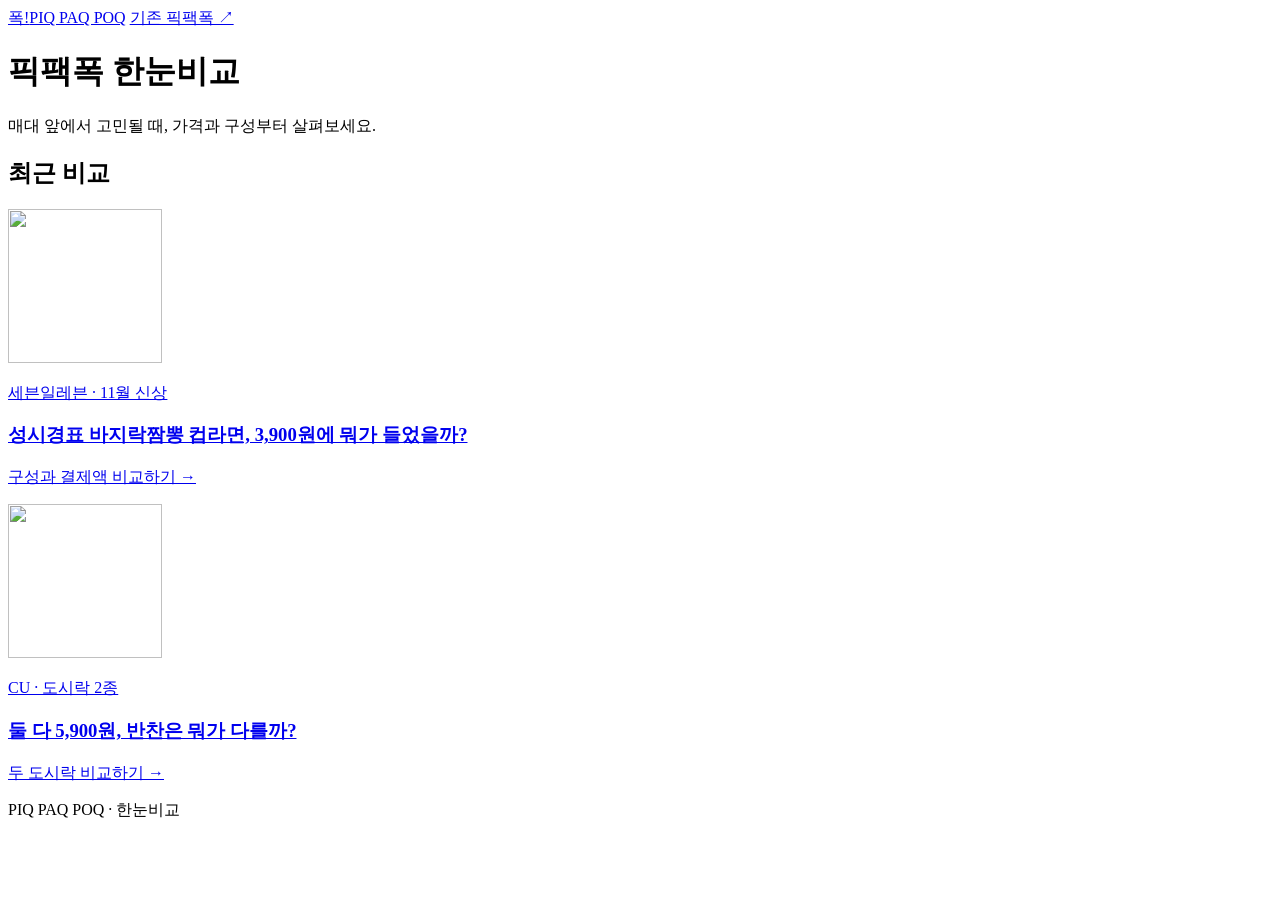
==== commit 8387ccb1: "Add files via upload" ====
--- a/index.html
+++ b/index.html
@@ -1,375 +1,44 @@
-<!doctype html><html lang="ko"><head><meta charset="UTF-8"><meta name="viewport" content="width=device-width,initial-scale=1"><title>PIQ PAQ POQ | 신상 먹거리 & 이슈상품</title><style>
-@import url('https://fonts.googleapis.com/css2?family=Noto+Sans+KR:wght@400;500;600;700;800&display=swap');
-:root{--pink:#0056a8;--bg:#f6faff;--ink:#163457;--muted:#657991;--line:#dce8f6}*{box-sizing:border-box}body{margin:0;color:var(--ink);background:var(--bg);font-family:'Noto Sans KR',sans-serif;font-size:13px}button,input,select,textarea{font:inherit}button,a{cursor:pointer}button{color:inherit}a{color:inherit;text-decoration:none}button{background:white;border:1px solid var(--line);border-radius:9px;padding:8px 12px}button:hover,a:hover{filter:brightness(.97)}button:focus-visible,a:focus-visible,input:focus-visible{outline:2px solid var(--pink);outline-offset:3px}.top{background:white;border-bottom:1px solid var(--line);height:68px;display:flex;align-items:center;justify-content:space-between;padding:0 26px;gap:20px}.brand{display:flex;align-items:center;font-size:19px;font-weight:800;gap:10px}.brand b{background:#0056a8;color:white;border-radius:8px;padding:7px;font-size:13px}.search{display:flex;width:380px;border:1px solid #e4e5e8;border-radius:8px;overflow:hidden}.search input{width:100%;min-width:0;background:#f9fafb;border:0;padding:10px 14px;outline:none}.search button{border:0;border-radius:0;background:var(--pink);color:white;width:47px}.saveTop{border:0;font-weight:600;font-size:12px}.nav{background:white;border-bottom:1px solid #dce8f6;padding:10px 24px;display:flex;gap:12px;position:relative;z-index:3}.navbtn{display:flex;align-items:center;text-align:left;gap:11px;min-width:164px;padding:8px 12px;border:1px solid #bad5f2;background:#edf5ff;box-shadow:inset 0 0 0 3px #ffffff60}.navbtn:nth-child(2){background:#f1f7ff;border-color:#c6dcf5;color:#2365a9}.navbtn:nth-child(3){background:#f2f3f5;border-color:#d6d8dc}.navbtn span{font-size:12px;font-weight:700}.navbtn small{display:block;font-size:10px;font-weight:400;opacity:.6}.navbtn i{font-style:normal;font-size:19px;background:var(--pink);color:white;border-radius:9px;width:29px;text-align:center}.navbtn:nth-child(2) i{background:#3482d3}.navbtn:nth-child(3) i{background:#174b81}.drop{position:absolute;top:66px;left:24px;right:24px;background:white;border:1px solid var(--line);box-shadow:0 10px 30px #22334412;padding:24px;border-radius:12px;display:none}.drop.open{display:block}.dropgrid{display:grid;grid-template-columns:repeat(4,1fr);gap:15px}.drop a{display:block;margin:8px 0;font-size:12px}.drop strong{font-size:13px}.shell{max-width:1350px;margin:auto;display:grid;grid-template-columns:minmax(0,1fr) 248px;gap:55px;padding:24px}.banner{height:118px;display:flex;align-items:center;justify-content:center;margin-bottom:24px}.banner-inner{width:730px;max-width:95%;border:1px solid #d3e4f7;background:linear-gradient(115deg,#e7f2ff,#f7f7f7 60%);padding:17px 23px;display:flex;align-items:center;justify-content:space-between}.banner small{font-size:10px;color:#577999}.banner strong{display:block;font-size:20px;margin:5px 0}.banner p{margin:0;color:#657991;font-size:12px}.banner button{color:var(--pink);border:1px solid #bed8f6;font-weight:700;font-size:12px}.gather{padding:19px 20px 15px;border:1px solid #c5dcf5;background:#edf5ff;border-radius:16px}.gather-head{display:flex;justify-content:space-between;align-items:center;margin-bottom:12px}.gather-head strong{font-size:15px}.hint{font-size:11px;color:var(--muted)}.gather-grid{display:grid;grid-template-columns:repeat(4,1fr);gap:8px}.tile{display:flex;align-items:center;gap:12px;background:white;border:1px solid #d7e6f7;padding:11px 12px;border-radius:12px;box-shadow:0 1px 5px #0056a808}.tile i{font-style:normal;color:var(--pink);background:#e9f3ff;border-radius:8px;padding:7px}.tile strong{display:block;font-size:12px}.tile small{font-size:10px;color:var(--muted);display:block;margin-top:2px}.section{margin:42px 0 0}.section h2,.pageTitle{font-size:19px;margin:0;letter-spacing:-.5px}.section h2:before,.pageTitle:before{content:'';display:inline-block;height:20px;width:4px;background:var(--pink);border-radius:2px;margin-right:9px;vertical-align:-3px}.sectionhead{display:flex;align-items:center;justify-content:space-between;margin-bottom:7px}.more{background:var(--pink);border:0;color:white;padding:7px 13px;border-radius:25px;font-size:11px}.subtitle{font-size:12px;color:var(--muted);margin:0 0 20px 13px;line-height:1.7}.grid{display:grid;grid-template-columns:repeat(3,minmax(0,1fr));gap:12px}.card{border:1px solid #f0f0f1;border-radius:14px;background:white;box-shadow:0 2px 4px #272b3210;padding:12px;display:flex;gap:12px;min-height:141px}.thumb{width:72px;height:74px;flex-shrink:0;position:relative;background:#eef6ff;border-radius:8px;overflow:hidden}.thumb img{width:100%;height:100%;object-fit:cover}.badge{position:absolute;left:4px;top:4px;padding:1px 4px;font-size:9px;border-radius:3px;background:var(--pink);color:white}.cardbody{min-width:0;display:flex;flex-direction:column;flex:1}.meta{font-size:10px;line-height:1.6;margin:3px 0;color:#4e5660}.card h3{font-size:13px;letter-spacing:-.25px;line-height:1.6;margin:0 0 4px;display:-webkit-box;-webkit-line-clamp:2;-webkit-box-orient:vertical;overflow:hidden}.desc{font-size:11px;color:#858891;line-height:1.55;display:-webkit-box;-webkit-line-clamp:2;-webkit-box-orient:vertical;overflow:hidden;margin:0}.bottom{display:flex;align-items:center;justify-content:space-between;margin-top:auto;padding-top:8px;font-size:10px;color:#737984}.save{border:0;background:none;padding:0;font-size:11px;color:#8b9097}.pager{text-align:center;margin-top:17px;color:#c6c7cb;letter-spacing:6px}.pager button{padding:2px 7px;background:none;border:0;color:var(--pink);font-size:15px}.side{padding-top:0}.sidebox{background:white;border:1px solid var(--line);border-radius:12px;padding:19px;margin-bottom:17px}.sidebox h3{font-size:14px;margin:0 0 12px}.weeklyside{background:#0056a8;min-height:240px;display:flex;flex-direction:column;justify-content:space-between;text-align:center;border-radius:0;border:0}.weeklyside small{font-size:10px;letter-spacing:2px}.weeklyside h3{font-size:29px;line-height:1.4;letter-spacing:-1px;margin:15px 0}.weeklyside p{font-size:11px;line-height:1.8}.source-row{display:flex;justify-content:space-between;padding:10px 0;border-bottom:1px solid #f0f0f0;font-size:11px}.source-row span:last-child{color:#9a9ba0}.sidep{color:var(--muted);font-size:11px;line-height:1.85}.sideitems a{display:flex;gap:12px;padding:12px 0;border-top:1px solid var(--line);font-size:11px;align-items:center}.sideitems img{width:48px;height:48px;object-fit:cover;border-radius:8px}.tinylabel{display:inline-block;background:#eaf4ff;padding:4px 7px;border-radius:4px;font-size:10px;color:#2365a9}.views{display:flex;background:#f7f8f9;border:1px solid #e6e7ea;border-radius:12px;padding:4px;margin:20px 0 8px}.views a{flex:1;text-align:center;padding:11px;font-size:12px;font-weight:600}.views a.active{background:white;color:var(--pink);box-shadow:0 1px 3px #0001;border-radius:8px}.filters{display:flex;gap:6px;flex-wrap:wrap;margin:8px 0 16px}.filters button{font-size:11px;padding:7px 11px}.filters button.active{background:var(--pink);color:white;border-color:var(--pink)}.listhead{display:flex;align-items:center;justify-content:space-between;font-size:11px;margin:15px 0}.listhead select{padding:7px;border:1px solid var(--line);border-radius:7px;background:white;color:#666}.crumb{font-size:11px;color:#92959a;margin:18px 0}.pageTitle{margin-top:20px}.empty{background:white;border:1px dashed #e3e4e7;padding:36px;text-align:center;border-radius:14px;color:#858b92;grid-column:1/-1;line-height:1.8}.detail{background:white;padding:34px;border:1px solid #f0f0f0;border-radius:22px;margin-top:20px}.product-top{display:grid;grid-template-columns:280px 1fr;gap:35px}.product-img{width:100%;height:310px;object-fit:contain;background:#f3f8ff;border-radius:15px}.detail h1{font-size:25px;line-height:1.5;letter-spacing:-.7px}.detail p{font-size:13px;line-height:1.9;color:#737b85}.spec{border-top:1px solid var(--line);border-bottom:1px solid var(--line);padding:15px 0;line-height:2;font-size:12px}.spec b{color:var(--pink);margin-right:25px}.detail h2{font-size:18px;margin-top:30px}.linkrow{display:flex;flex-wrap:wrap;gap:7px}.linkrow a{border:1px solid #eee;border-radius:7px;padding:9px 12px;background:white;font-size:11px}.reviewpanel{background:#f7fafb;border:1px solid #e1edf0;border-radius:12px;padding:20px}.reviewsearch{display:flex;gap:8px;margin:18px 0}.reviewsearch input{flex:1;min-width:0;border:1px solid #ddd;border-radius:8px;padding:12px}.reviewsearch button{background:var(--pink);color:white;border:0}.notebar{font-size:11px;line-height:1.9;color:#92969c;padding:11px 0}.reviewrow{padding:16px;background:white;border:1px solid #eee;border-radius:10px;margin:12px 0}.reviewrow a{font-size:13px;font-weight:600}.reviewrow small{display:block;font-size:10px;color:#999;margin-top:8px}.themes{display:grid;grid-template-columns:repeat(3,1fr);gap:12px}.theme{border:1px solid #c5dcf5;background:#edf5ff;padding:25px;border-radius:12px;font-size:16px;font-weight:700}.theme:nth-child(2){background:#f2f8ff;border-color:#d5e5f7}.theme:nth-child(3){background:#e8f2ff;border-color:#cbdff6}.theme small{display:block;font-weight:400;font-size:11px;margin-top:10px}.footer{border-top:1px solid #e9e7e5;padding:35px 24px;margin-top:60px;display:flex;justify-content:space-between;font-size:11px;color:#96999e;line-height:2}.footer strong{color:#464d59;font-size:15px}.floating{position:fixed;right:25px;bottom:25px;border-radius:50%;width:39px;height:39px;box-shadow:0 2px 10px #0001}dialog{max-width:560px;width:92%;border:1px solid #eee;border-radius:16px;padding:25px;color:var(--ink)}dialog::backdrop{background:#27303d55}.close{float:right;border:0;font-size:20px}.field{width:100%;padding:10px;border:1px solid #ddd;border-radius:7px;margin:8px 0 14px}label{font-size:12px}.pink{background:var(--pink);color:white;border:0}.toast{position:fixed;bottom:25px;left:50%;transform:translateX(-50%);background:#323a46;color:white;padding:12px 23px;border-radius:25px;display:none;z-index:10;font-size:12px}@media(min-width:1500px){.shell{gap:65px}}@media(max-width:1100px){.shell{gap:24px;grid-template-columns:minmax(0,1fr) 220px}.grid{grid-template-columns:repeat(2,minmax(0,1fr))}.gather-grid{grid-template-columns:repeat(2,1fr)}}@media(max-width:800px){.shell{display:block;padding:18px}.side{display:none}.top{padding:12px 18px;gap:12px;height:auto;flex-wrap:wrap}.search{order:3;width:100%}.nav{padding:10px 18px;gap:8px}.navbtn{min-width:0;flex:1;gap:7px;padding:8px}.navbtn span{font-size:11px}.navbtn i{width:25px;font-size:16px}.navbtn small{font-size:8px}.banner{height:100px}.banner strong{font-size:17px}.banner-inner{max-width:100%;padding:14px}.gather-head .hint{display:none}.product-top{grid-template-columns:1fr}.product-img{height:230px}.detail{padding:22px}.dropgrid{grid-template-columns:repeat(2,1fr)}.themes{grid-template-columns:1fr}.footer{gap:20px;flex-direction:column}.section{margin-top:30px}}@media(max-width:500px){.grid{grid-template-columns:1fr}.card{min-height:132px}.thumb{width:86px;height:86px}.card h3{font-size:14px}.desc{font-size:12px}.meta{font-size:11px}.gather{padding:14px}.tile{padding:11px 8px;gap:8px}.banner p{font-size:10px}.banner button{font-size:10px;padding:7px}.views a{padding:9px 2px;font-size:11px}.section h2{font-size:18px}.drop{left:18px;right:18px}.reviewsearch button{font-size:11px}.navbtn small{display:none}}
-
-.menutitle{display:flex;justify-content:space-between;border-bottom:1px solid var(--line);padding-bottom:12px;margin-bottom:14px}.menutop{display:flex;gap:18px;margin:10px 0 20px}.groupLink{font-weight:800!important;font-size:14px!important}.brandfilter{border-bottom:1px solid #eee;padding-bottom:5px}.periods a{padding:8px 13px;border:1px solid var(--line);border-radius:8px;background:white;font-size:12px}.periods a.active{background:var(--pink);color:white}.bundle{margin-top:25px}.bundle>h2{font-size:19px;display:flex;align-items:center;gap:12px}.bundle>h2:before{content:'';width:5px;height:26px;border-radius:4px;background:var(--pink)}.bundle>h2:after{content:'';height:1px;background:#bfd8f4;flex:1}.bundle small{font-weight:400;font-size:11px;color:#999}.brandline{display:flex;align-items:center;font-size:15px;gap:9px;margin:24px 0 11px}.brandline:after{content:'';height:1px;background:#ddd;flex:1}.bundlegrid{display:grid;grid-template-columns:repeat(2,minmax(0,1fr));gap:12px}.bundlegrid .card{min-height:130px}.bundlegrid .thumb{width:94px;height:94px}.pagebuttons{display:flex;justify-content:center;gap:6px;margin-top:25px;flex-wrap:wrap}.pagebuttons a{padding:8px 13px;border:1px solid var(--line);border-radius:6px;background:white}.pagebuttons a.active{background:var(--pink);color:white}.analysis{border-top:1px solid var(--line);padding:28px 0 0;margin-top:26px}.analysis>small{letter-spacing:2px;font-weight:bold;color:var(--pink)}.analysis h2{margin-top:10px}.analysis blockquote{border-left:3px solid var(--pink);padding:15px 20px;margin:10px 0;background:#f5f9ff;line-height:1.9}.factgrid{display:grid;grid-template-columns:repeat(3,1fr);gap:20px;margin:20px 0}.factgrid b{font-size:12px}.factgrid p{font-size:12px}.variantgrid{display:grid;grid-template-columns:repeat(2,1fr);gap:12px}.variant{border:1px solid #eee;padding:17px;border-radius:10px;font-size:12px}.variant p{margin:8px 0}.variant small{color:#999}.mediagrid{display:grid;grid-template-columns:repeat(2,1fr);gap:15px}.mediagrid img{width:100%;aspect-ratio:16/9;object-fit:cover;border-radius:10px}.mediagrid b{display:block;font-size:12px;line-height:1.8;padding:8px 0}.officiallinks{margin-top:25px}.darkbtn{background:#303947;color:white;border:0;border-radius:7px;padding:10px 17px;display:inline-block;font-size:12px}.boardlist{margin-top:25px;border-top:1px solid #e1e4e8}.boardlist>a{display:flex;align-items:center;gap:15px;padding:20px 12px;border-bottom:1px solid #e5e7eb;background:white}.boardlist b{font-size:13px}.boardlist small{margin-left:auto;color:#999;font-size:11px}.draftnotice{font-size:11px;color:#87909a;line-height:1.9;margin:20px 0}.boardempty{padding:80px 20px;border:0;background:transparent}.compose{background:white;border:1px solid #e6e7e9;border-radius:16px;padding:24px;margin-top:20px}.compose label{font-weight:600}.formrow{display:grid;grid-template-columns:1fr 1fr;gap:12px}.editorbar{border:1px solid #ddd;background:#f7f7f7;padding:5px;margin-top:8px;display:flex;gap:5px}.editorbar button{padding:4px 10px;border-radius:4px}.editor{min-height:270px;border:1px solid #ddd;border-top:0;padding:16px;line-height:1.9;outline:none}.formactions{display:flex;align-items:center;gap:15px}.draftbody{white-space:normal;line-height:2;margin:30px 0;font-size:14px}table{border-collapse:collapse;width:100%;font-size:12px;line-height:1.9}th,td{text-align:left;border-bottom:1px solid #e6e8eb;padding:12px;vertical-align:top}th{background:#f7f8fa}.footer{display:grid;grid-template-columns:2fr 1fr 1fr 1.3fr}.footer a{display:block;margin-top:5px}.footer b{color:#333}.shell{min-height:55vh}.dropgrid{grid-template-columns:repeat(4,1fr);max-height:65vh;overflow:auto}
-@media(max-width:800px){.footer{grid-template-columns:1fr 1fr}.bundlegrid{grid-template-columns:1fr}.factgrid{grid-template-columns:1fr}.mediagrid,.variantgrid{grid-template-columns:1fr 1fr}.boardlist>a{flex-wrap:wrap}.boardlist small{margin-left:0;width:100%}.formrow{grid-template-columns:1fr}.dropgrid{grid-template-columns:repeat(2,1fr)}.menutop{gap:12px;flex-wrap:wrap}.compose{padding:17px}.detail h1{font-size:22px}}
-
-.latest-shell{position:relative}.latest-rail{display:flex;overflow-x:auto;scroll-snap-type:x mandatory;scrollbar-width:none;overscroll-behavior-x:contain;border-radius:14px;scroll-behavior:smooth}.latest-rail::-webkit-scrollbar{display:none}.latest-slide{flex:0 0 100%;min-width:0;display:grid;grid-template-columns:repeat(3,minmax(0,1fr));grid-template-rows:repeat(3,minmax(141px,auto));gap:12px;scroll-snap-align:start;scroll-snap-stop:always;padding:2px 2px 5px}.latest-slide .card{min-width:0;min-height:141px}.latest-arrow{position:absolute;top:50%;transform:translateY(-50%);border:1px solid #e6e7e9;border-radius:50%;height:34px;width:34px;padding:0;font-size:26px;line-height:29px;background:#fffffff5;box-shadow:0 2px 8px #22334412;z-index:2}.latest-prev{left:-16px}.latest-next{right:-16px}.latest-arrow:disabled{opacity:0;pointer-events:none}.latest-controls{display:flex;align-items:center;justify-content:center;gap:9px;min-height:35px;margin-top:12px}.latest-dots{display:flex;gap:1px}.latest-dot{border:0;background:none;padding:6px;width:22px;height:27px;display:grid;place-items:center}.latest-dot span{width:6px;height:6px;border-radius:50%;background:#d7d8dc;display:block}.latest-dot.active span{background:var(--pink);width:8px;height:8px}.latest-count{font-size:10px;font-variant-numeric:tabular-nums;color:#9ba0a8;min-width:38px}.latest-rail:focus-visible{outline:2px solid var(--pink);outline-offset:4px}@media(max-width:1100px){.latest-slide{grid-template-columns:repeat(2,minmax(0,1fr))}}@media(max-width:500px){.latest-slide{grid-template-columns:minmax(0,1fr);grid-template-rows:repeat(3,minmax(132px,auto));gap:10px}.latest-slide .card{min-height:132px}.latest-prev{left:-10px}.latest-next{right:-10px}.latest-arrow{height:30px;width:30px;font-size:23px}.latest-controls{margin-top:8px}}@media(prefers-reduced-motion:reduce){.latest-rail{scroll-behavior:auto}}
-
-@media(max-width:500px){
-.latest-section .latest-slide{grid-template-rows:repeat(3,112px);gap:10px;align-content:start}
-.latest-section .latest-slide .card{height:112px;min-height:0;padding:10px;gap:10px;border-radius:12px;overflow:hidden}
-.latest-section .thumb{width:68px;height:68px;border-radius:7px}
-.latest-section .badge{font-size:8px;left:3px;top:3px;padding:1px 3px}
-.latest-section .cardbody{overflow:hidden}
-.latest-section .meta{font-size:10px;line-height:15px;margin:0 0 3px;white-space:nowrap;overflow:hidden;text-overflow:ellipsis}
-.latest-section .card h3{font-size:13px;line-height:18px;letter-spacing:-.25px;margin:0 0 3px;-webkit-line-clamp:2;flex-shrink:0}
-.latest-section .desc{font-size:11px;line-height:15px;-webkit-line-clamp:1;flex-shrink:0}
-.latest-section .bottom{font-size:10px;line-height:14px;padding-top:4px;min-height:18px;gap:5px}
-.latest-section .save{font-size:10px;white-space:nowrap}
-.latest-section .subtitle{font-size:11px;line-height:17px;margin-bottom:12px}
-.latest-section .latest-controls{margin-top:6px}
-}
-
-@media(max-width:500px){
-.latest-section .latest-rail{column-gap:12px;border-radius:0;overflow-y:hidden}
-.latest-section .latest-rail:after{content:"";flex:0 0 calc(34% - 12px)}
-.latest-section .latest-slide{flex:0 0 66%;grid-template-columns:minmax(0,1fr);grid-template-rows:repeat(3,128px);gap:10px;padding:2px 1px 5px;scroll-snap-align:start}
-.latest-section .latest-slide .card{height:128px;min-height:0;padding:9px;gap:8px;border-radius:12px}
-.latest-section .thumb{width:64px;height:64px;flex-shrink:0}
-.latest-section .meta{font-size:10px;line-height:14px;margin-bottom:3px}
-.latest-section .card h3{font-size:12px;line-height:17px;margin-bottom:4px;-webkit-line-clamp:2}
-.latest-section .desc{font-size:11px;line-height:15px;-webkit-line-clamp:2}
-.latest-section .bottom{font-size:10px;line-height:14px;min-height:18px;padding-top:3px;gap:3px}
-.latest-section .save{font-size:10px}
-.latest-section .latest-arrow{display:none}
-.latest-section .latest-controls{margin-top:10px}
-}
-@media(max-width:500px){.brand{gap:7px;font-size:17px;white-space:nowrap}.brand b{font-size:12px;padding:6px}.brand>span{display:none}}
-
-/* Clear blue and white brand palette */
-.brand{color:#0056a8}.banner-inner{background:#0056a8;border-color:#0056a8;border-radius:12px;color:white}.banner small{color:#d6e9ff}.banner p{color:#e5f1ff}.banner button{background:white;border-color:white;color:#0056a8}.weeklyside{color:white}.weeklyside button{background:white;color:#0056a8;border:0;font-weight:700}.navbtn{color:#0056a8}.navbtn:nth-child(3){background:#f7fbff;border-color:#c5dcf5;color:#174b81}.card{border-color:#e1ebf7;box-shadow:0 2px 6px #0056a809}.footer strong{color:#0056a8}.latest-dot span{background:#c3d5eb}
-.brand-discovery{background:#fff;border:1px solid var(--line);border-radius:18px;padding:24px;margin-bottom:24px}.brand-intro{display:flex;align-items:flex-end;justify-content:space-between;gap:18px}.brand-eyebrow{font-size:10px;font-weight:700;letter-spacing:.7px;color:#0056a8}.brand-intro h2{font-size:30px;line-height:1.45;letter-spacing:-1px;margin:12px 0}.brand-intro p,.brand-about-intro p{font-size:13px;line-height:1.9;color:var(--muted)}.brand-guide-link{font-size:11px;color:#0056a8;white-space:nowrap;padding-bottom:14px}.friend-grid{display:grid;grid-template-columns:repeat(3,minmax(0,1fr));gap:12px;margin:22px 0 16px}.friend-card{display:flex;align-items:center;background:#f1f7ff;border:1px solid #dce8f6;border-radius:13px;padding:10px;gap:4px;min-width:0}.friend-card img{width:82px;height:82px;object-fit:contain;flex-shrink:0}.friend-card small{font-size:10px;font-weight:800;color:#0056a8}.friend-card h3{font-size:12px;margin:6px 0;line-height:1.6}.friend-card p{font-size:10px;line-height:1.7;color:var(--muted);margin:0 0 8px}.friend-card span{font-size:10px;color:#0056a8;font-weight:600}.brand-promise{display:flex;gap:16px;align-items:center;flex-wrap:wrap;padding-top:14px;border-top:1px solid var(--line);font-size:11px}.brand-promise>span:before{content:'○';color:#3bb4e5;margin-right:5px}.brand-promise>a{margin-left:auto;color:#0056a8}.brand-about-intro{margin:25px 0;line-height:1.8}.brand-about-intro>b{font-size:22px;letter-spacing:-.6px}.brand-principles,.friend-profiles,.poq-guide{margin:34px 0;background:white;border:1px solid var(--line);padding:24px;border-radius:16px}.brand-principles h2,.friend-profiles h2,.poq-guide h2{font-size:20px;margin:0 0 18px}.brand-principles>div,.friend-profiles>div{display:grid;grid-template-columns:repeat(3,minmax(0,1fr));gap:22px}.brand-principles p,.friend-profiles p{font-size:12px;color:var(--muted);line-height:1.9}.brand-principles b{font-size:13px;color:#0056a8}.friend-profiles article{text-align:center}.friend-profiles img{width:130px;height:130px}.friend-profiles h3{margin:0 0 8px}.friend-profiles b{color:#0056a8;font-size:12px}.fizz-icon{width:25px;height:29px;flex-shrink:0}.fizz-group{display:inline-flex;gap:4px;align-items:center}.poq-scale-row{display:grid;grid-template-columns:20px 165px 1fr;align-items:center;gap:12px;padding:12px 0;border-bottom:1px solid var(--line);font-size:12px}.poq-number{color:var(--muted)}.poq-guide>p{font-size:12px;line-height:1.8;color:var(--muted)}.poq-pending{border:1px solid #dce8f6;background:#f1f7ff;border-radius:12px;padding:16px;margin:25px 0}.poq-pending-head{display:flex;gap:10px;align-items:center;flex-wrap:wrap}.poq-pending-head>b{font-size:14px}.poq-pending-head>span{font-size:11px;color:#657991;background:white;padding:4px 8px;border-radius:15px}.poq-pending p{font-size:11px!important;margin:7px 0!important}.poq-pending a{font-size:11px;color:#0056a8}.deal-hero{display:flex;align-items:center;gap:15px;margin:24px 0}.deal-hero h1{font-size:26px;line-height:1.5;margin:10px 0}.deal-hero p{line-height:1.8;color:var(--muted)}.deal-layout{display:grid;grid-template-columns:1fr 1fr;gap:20px}.deal-form,.deal-result{background:white;padding:24px;border:1px solid var(--line);border-radius:15px}.deal-form label{display:block;font-size:12px;margin-bottom:8px}.deal-form input{width:100%;padding:12px;border:1px solid #dce8f6;border-radius:8px;font-size:14px;margin-bottom:20px}.deal-quantities{display:grid;grid-template-columns:1fr 1fr;gap:14px}.deal-form button{width:100%;padding:12px}.deal-result{display:flex;justify-content:center;flex-direction:column;background:#edf5ff}.deal-result>span{font-size:12px}.deal-result strong{font-size:25px;margin:14px 0;color:#0056a8}.deal-result p{font-size:13px;line-height:1.8}.deal-result small{font-size:11px;line-height:1.8;color:var(--muted)}
-@media(max-width:1100px){.friend-card{flex-direction:column;align-items:flex-start}.friend-card img{align-self:center}.brand-intro h2{font-size:26px}}
-@media(max-width:600px){.brand-discovery{padding:18px}.brand-intro{display:block}.brand-intro h2{font-size:25px}.brand-intro p{font-size:12px}.brand-guide-link{display:inline-block;padding:0;margin:4px 0}.friend-grid{grid-template-columns:1fr;gap:8px;margin:18px 0}.friend-card{flex-direction:row;align-items:center;gap:12px;padding:8px 12px}.friend-card img{width:76px;height:76px}.friend-card h3{font-size:13px;margin:3px 0}.friend-card p{font-size:11px;margin-bottom:3px}.brand-promise{gap:10px;font-size:10px}.brand-promise>a{width:100%;margin-left:0}.brand-principles,.friend-profiles,.poq-guide{padding:18px}.brand-principles>div,.friend-profiles>div{grid-template-columns:1fr;gap:16px}.friend-profiles article{display:grid;grid-template-columns:85px 1fr;text-align:left;column-gap:10px}.friend-profiles img{width:85px;height:85px;grid-row:1/4}.friend-profiles p{margin:4px 0}.friend-profiles h3{font-size:15px}.brand-about-intro>b{font-size:19px}.poq-scale-row{grid-template-columns:16px 130px 1fr;gap:6px;font-size:11px}.fizz-icon{width:22px;height:27px}.fizz-group{gap:2px}.deal-hero{gap:5px;align-items:flex-start}.deal-hero img{width:85px;height:85px}.deal-hero h1{font-size:21px}.deal-layout{grid-template-columns:1fr}.deal-result strong{font-size:23px}}
-@media(max-width:500px){.navbtn span{white-space:nowrap}}
-.product-crumb{display:flex;align-items:baseline;gap:10px;flex-wrap:wrap;font-size:12px;line-height:1.8;color:#657991;margin:12px 0 22px}.product-crumb>span:last-child{color:#163457}.product-page{min-width:0}.product-panel{background:white;border:1px solid #e3ebf5;border-radius:22px;padding:28px;margin:0 0 22px;scroll-margin-top:20px}.product-panel h2{font-size:22px;line-height:1.5;letter-spacing:-.6px;margin:0 0 20px}.product-panel h2 small{font-size:14px;font-weight:400;color:#657991;white-space:nowrap}.product-overview{padding:28px}.product-gallery{margin:0 auto 28px;max-width:760px}.product-hero-image{display:block;width:100%;height:auto;aspect-ratio:1/1;max-height:720px;padding:0;background:#f2f6fb;border:0;border-radius:18px;overflow:hidden;position:relative}.product-hero-image img{display:block;width:100%;height:100%;object-fit:contain}.product-type-label{position:absolute;top:15px;left:15px;background:#0056a8;color:white;font-size:12px;padding:7px 12px;border-radius:10px;font-weight:700}.image-zoom-hint{position:absolute;right:12px;bottom:12px;background:#ffffffeb;padding:5px 9px;border-radius:12px;color:#17577c;font-size:10px}.product-gallery-bottom{display:flex;align-items:center;justify-content:space-between;gap:12px;margin-top:12px}.product-thumbnails{display:flex;gap:10px;overflow-x:auto}.product-gallery-thumb{border:2px solid transparent;border-radius:10px;overflow:hidden;width:66px;height:66px;padding:0;background:#edf5ff;flex-shrink:0}.product-gallery-thumb.selected{border-color:#0056a8}.product-gallery-thumb img{width:100%;height:100%;object-fit:cover}.product-gallery-bottom>span{font-size:11px;color:#657991;white-space:nowrap}.product-chips{display:flex;flex-wrap:wrap;gap:7px}.product-chips a{background:#f2f5f9;color:#4d637b;padding:7px 11px;border-radius:9px;font-size:11px;font-weight:600}.product-chips .brand-chip{background:#edf5ff;color:#0056a8}.product-identity h1{font-size:29px;line-height:1.45;margin:18px 0 12px;letter-spacing:-.8px}.product-launch-price{color:#0056a8;font-size:24px;font-weight:800;margin:10px 0 20px}.product-actions{display:flex;gap:12px;flex-wrap:wrap;align-items:center;color:#657991;font-size:11px}.product-actions a{font-weight:600;color:#0056a8}.product-price-note{font-size:11px!important;line-height:1.9!important;color:#657991!important;margin:14px 0 0!important}.product-tags{display:flex;flex-wrap:wrap;gap:8px;border-top:1px solid #edf1f6;padding:22px 0;margin-top:22px}.product-tags a{background:#f2f5f9;color:#53647a;padding:7px 12px;font-size:11px;border-radius:20px}.product-release-row{display:grid;grid-template-columns:110px minmax(0,1fr);gap:12px;border-top:1px solid #edf1f6;border-bottom:1px solid #edf1f6;padding:22px 0;font-size:13px;line-height:1.9}.product-release-row>b{color:#0056a8}.product-period-links{display:flex;flex-wrap:wrap;gap:5px 16px;margin-top:5px}.product-period-links a{font-size:12px;color:#0056a8;font-weight:600}.product-summary{margin-top:24px}.product-kicker{font-size:13px;font-weight:700;color:#657991}.product-summary p{font-size:15px;line-height:1.95;margin:10px 0 12px;color:#435773}.product-summary small{font-size:10px;color:#7b899a;line-height:1.8}.product-section-nav{display:flex;gap:8px;overflow-x:auto;margin:0 0 22px;padding:3px 1px 8px;scrollbar-width:none}.product-section-nav a{white-space:nowrap;padding:9px 15px;border:1px solid #dce8f6;background:white;border-radius:20px;font-size:11px;color:#0056a8;font-weight:600}.piqi-section-heading{display:flex;align-items:center;gap:10px;margin-bottom:20px}.piqi-section-heading img{width:72px;height:72px}.piqi-section-heading small{font-size:10px;letter-spacing:1px;color:#0056a8;font-weight:800}.piqi-section-heading h2{margin:3px 0 4px}.piqi-section-heading p{font-size:11px;color:#657991;margin:0;line-height:1.8}.product-judgement{background:#edf5ff;border:1px solid #dce8f6;border-radius:12px;padding:18px;margin-bottom:28px}.product-judgement>div{display:flex;align-items:center;gap:10px}.product-judgement b{font-size:14px}.pending-label{background:white;color:#657991;padding:4px 9px;border-radius:12px;font-size:10px}.product-judgement p{font-size:12px;color:#657991;line-height:1.8;margin:10px 0}.product-judgement a{font-size:11px;color:#0056a8}.product-subheading{font-size:18px;margin:28px 0 14px;letter-spacing:-.4px}.product-features{list-style:none;padding:0;margin:0;border-top:1px solid #edf1f6}.product-features li{display:flex;align-items:baseline;gap:16px;padding:17px 0;border-bottom:1px solid #edf1f6;line-height:1.8;font-size:13px}.product-features li>span{color:#0056a8;font-weight:700;font-size:12px}.product-features b{font-weight:600;overflow-wrap:anywhere}.product-buy-checks{display:grid;grid-template-columns:1fr;gap:12px}.product-buy-checks article{padding:17px;border:1px solid #e4ecf6;border-radius:12px}.product-buy-checks b{font-size:14px}.product-buy-checks p{font-size:13px;line-height:1.9;color:#52677e;margin:8px 0}.product-buy-checks a{font-size:11px;color:#0056a8}.product-section-heading{display:flex;align-items:center;justify-content:space-between;gap:12px;margin-bottom:18px}.product-section-heading h2{margin:0}.product-section-heading>button{white-space:nowrap;font-size:11px}.product-section-heading>a{font-size:11px;color:#0056a8;white-space:nowrap}.product-section-heading.minor{margin-top:25px}.product-section-heading.minor h3{font-size:14px}.product-variant-list{display:grid;gap:12px}.product-variant-list article{background:#f7faff;border:1px solid #e5edf7;border-radius:13px;padding:20px}.product-variant-list h3{margin:0 0 12px;font-size:16px;line-height:1.7}.product-variant-list article>div{display:flex;justify-content:space-between;flex-wrap:wrap;gap:10px;font-size:13px;color:#657991}.product-variant-list b{color:#0056a8}.product-media-grid{display:grid;grid-template-columns:repeat(2,minmax(0,1fr));gap:16px}.product-media-grid a{background:#f7faff;border:1px solid #e5edf7;border-radius:13px;overflow:hidden}.product-media-grid a>div{position:relative;aspect-ratio:16/10;background:#edf2f7}.product-media-grid img{width:100%;height:100%;object-fit:cover;display:block}.media-play{position:absolute;top:50%;left:50%;transform:translate(-50%,-50%);background:#0056a8;color:white;border-radius:50%;width:45px;height:45px;display:grid;place-items:center;font-size:18px;padding-left:3px}.product-media-grid b{display:block;font-size:13px;line-height:1.7;padding:13px 14px 4px}.product-media-grid small{display:block;font-size:10px;color:#657991;padding:4px 14px 15px}.product-empty{padding:46px 18px;text-align:center;color:#657991;display:flex;align-items:center;flex-direction:column}.product-empty>span{font-size:35px;color:#a8c5e4;margin-bottom:10px}.product-empty b{font-size:14px;font-weight:500}.product-empty p{font-size:11px;line-height:1.8}.product-empty.compact{padding:25px}.product-body-copy{font-size:13px;color:#657991;line-height:1.8;margin-bottom:18px}.personal-review{border-top:1px solid #e5edf7;padding:22px 0;position:relative}.personal-review-head{display:flex;justify-content:space-between;align-items:center;gap:10px}.personal-review time{font-size:10px;color:#657991}.personal-review>b{display:block;font-size:12px;margin:6px 0}.personal-review p{font-size:13px;line-height:1.9;color:#435773;overflow-wrap:anywhere}.personal-review small{font-size:11px;color:#657991}.note-delete{border:0;background:none;color:#657991;font-size:10px;margin-left:10px}.product-related-list{display:grid;grid-template-columns:1fr;gap:12px}.product-related-list .card{box-shadow:none;min-height:132px}.product-related-list .thumb{width:94px;height:94px}.product-zoom{max-width:min(94vw,1000px);width:auto;padding:20px;background:white}.product-zoom img{display:block;max-width:85vw;max-height:82vh;object-fit:contain}.product-note-dialog{max-width:550px}.product-note-dialog>p{font-size:12px;line-height:1.8;color:#657991}.product-note-dialog fieldset{border:1px solid #dce8f6;padding:12px;border-radius:10px;margin:20px 0}.product-note-dialog legend{font-size:12px;color:#0056a8}.note-score-options{display:flex;flex-wrap:wrap;gap:8px}.note-score-options label{display:flex;align-items:center;gap:4px;cursor:pointer;font-size:11px}.product-note-dialog textarea{resize:vertical}.product-note-dialog .pink{width:100%;padding:12px}.product-photo-missing{display:grid;place-items:center;min-height:220px;background:#f1f6fc;border-radius:15px;color:#657991;font-size:13px}.product-panel .reviewpanel{padding:14px}.product-panel .linkrow a{padding:7px 10px;font-size:11px}
-@media(min-width:1101px){.product-overview .product-gallery{max-width:680px}.product-related-list{grid-template-columns:repeat(2,minmax(0,1fr))}.product-related-list .thumb{width:72px;height:76px}.product-related-list .card h3{font-size:12px}}
-@media(max-width:600px){.product-crumb{font-size:10px;gap:7px;margin:6px 0 16px}.product-panel{padding:18px;border-radius:18px;margin-bottom:16px}.product-overview{padding:14px 18px 20px}.product-gallery{margin-bottom:23px}.product-hero-image{border-radius:14px;aspect-ratio:1/1;max-height:none}.product-gallery-thumb{width:54px;height:54px;border-radius:8px}.product-type-label{left:10px;top:10px;padding:5px 9px;font-size:10px}.product-identity h1{font-size:22px;line-height:1.5;margin-top:16px}.product-launch-price{font-size:21px;margin:10px 0 16px}.product-chips{gap:5px}.product-chips a{font-size:10px;padding:6px 8px}.product-actions{font-size:10px;gap:8px 12px}.product-actions button{font-size:11px}.product-price-note{font-size:10px!important}.product-tags{gap:6px;padding:18px 0;margin-top:18px}.product-tags a{font-size:10px;padding:6px 9px}.product-release-row{grid-template-columns:67px minmax(0,1fr);font-size:12px;gap:8px;padding:18px 0}.product-period-links{display:grid;gap:4px}.product-period-links a{font-size:11px}.product-summary p{font-size:13px;line-height:1.9}.product-summary small{font-size:9px}.product-section-nav{margin-bottom:15px;gap:6px}.product-section-nav a{padding:8px 12px;font-size:10px}.product-panel h2{font-size:19px}.product-panel h2 small{font-size:12px}.piqi-section-heading img{width:58px;height:58px}.piqi-section-heading{gap:4px}.piqi-section-heading p{font-size:10px}.product-subheading{font-size:16px;margin-top:24px}.product-features li{font-size:12px;gap:12px;padding:14px 0}.product-buy-checks article{padding:14px}.product-buy-checks b{font-size:13px}.product-buy-checks p{font-size:12px}.product-judgement{padding:14px}.product-judgement p{font-size:11px}.product-variant-list article{padding:16px}.product-variant-list h3{font-size:14px}.product-variant-list article>div{font-size:12px;gap:7px;flex-direction:column}.product-media-grid{gap:10px}.product-media-grid b{font-size:11px;padding:10px 10px 3px}.product-media-grid small{font-size:9px;padding:4px 10px 11px}.media-play{width:34px;height:34px;font-size:13px}.product-empty{padding:32px 10px}.product-empty b{font-size:12px}.product-related-list .thumb{width:80px;height:80px}.product-related-list .card{padding:11px;gap:11px;min-height:130px}.product-related-list .card h3{font-size:13px}.product-related-list .desc{font-size:11px}.product-section-heading{gap:8px}.product-section-heading>button{font-size:10px;padding:7px 9px}.product-section-heading.minor h3{font-size:12px}.personal-review .fizz-icon{width:18px;height:23px}}
-.detail-editorial{border-top:1px solid #edf1f6;margin:25px 0 30px;padding-top:24px}.editorial-label{font-size:11px;letter-spacing:1.7px;font-weight:800;color:#0056a8}.detail-editorial .product-subheading:first-of-type{margin-top:10px}.detail-editorial>p{font-size:14px;line-height:2;color:#435773;margin:10px 0 22px}.product-fit-list{list-style:none;margin:0;padding:0}.product-fit-list li{position:relative;padding:14px 0 14px 19px;border-bottom:1px solid #edf1f6;line-height:1.9;font-size:13px;color:#435773}.product-fit-list li:before{content:'';width:6px;height:6px;position:absolute;left:0;top:23px;border-radius:50%;background:#3bb4e5}.editorial-source{display:flex;flex-wrap:wrap;gap:8px;font-size:10px;color:#657991;margin:18px 0;line-height:1.8}.editorial-source a{color:#0056a8;font-weight:600}.editorial-source small{display:block;width:100%;font-size:10px}.product-variant-list h3 a{display:flex;align-items:baseline;justify-content:space-between;gap:10px}.product-variant-list h3 a>span{font-size:12px;color:#0056a8}.variant-single-summary{font-size:12px;line-height:1.8;color:#657991;white-space:nowrap;overflow:hidden;text-overflow:ellipsis;margin:8px 0 14px}.variant-single-summary>span{color:#52677e}.product-variant-list article{scroll-margin-top:18px}.product-variant-list .variant-chosen{border-color:#0056a8;box-shadow:0 0 0 1px #0056a8}.variant-source-link{font-size:10px;color:#0056a8}.public-review-list article{padding:18px 0;border-bottom:1px solid #e5edf7}.public-review-list article>a{display:block;font-size:14px;font-weight:600;line-height:1.8;color:#163457;overflow-wrap:anywhere}.public-review-list article>a>span{color:#0056a8}.public-review-list article>div{display:flex;gap:7px 12px;flex-wrap:wrap;color:#657991;font-size:10px;margin-top:9px}.more-review-search{margin-top:22px;border-top:1px solid #e5edf7;padding-top:18px}.more-review-search summary{font-size:12px;font-weight:600;color:#0056a8;cursor:pointer;line-height:1.8}.more-review-search .reviewpanel{margin-top:14px}.product-related-list .desc{-webkit-line-clamp:1;white-space:nowrap;display:block;overflow:hidden;text-overflow:ellipsis}.product-related-list .card{min-height:115px}.bottom-ad-area{position:relative;max-width:960px;width:calc(100% - 80px);margin:75px auto 80px;border:1px solid #e0e9f5;background:#f8fafc}.bottom-ad-rail{display:flex;overflow-x:auto;scroll-snap-type:x mandatory;scrollbar-width:none;overscroll-behavior-x:contain}.bottom-ad-rail::-webkit-scrollbar{display:none}.bottom-ad-card{display:flex;align-items:center;gap:26px;flex:0 0 94%;min-width:0;padding:25px 32px;scroll-snap-align:start;min-height:180px;background:#f8fafc}.bottom-ad-card>img{width:145px;height:145px;object-fit:contain;background:#f0f3f6;flex-shrink:0}.bottom-ad-card>div{min-width:0}.bottom-ad-card small{font-size:10px;color:#657991}.bottom-ad-card strong{display:block;font-size:23px;font-weight:500;line-height:1.7;color:#1f2937;margin:7px 0}.bottom-ad-card span{font-size:12px;color:#657991}.ad-area-info{position:absolute;right:8px;top:8px;color:white;background:#a6acb3;border-radius:50%;width:21px;height:21px;text-align:center;font-family:serif;font-weight:bold;font-size:16px;line-height:21px}.footer.reference-footer{display:block;background:#111827;color:#9ca3af;border:0;padding:65px 40px 55px;margin:0;font-size:14px;line-height:1.9}.footer-inner{max-width:1250px;margin:auto}.footer-top-columns{display:grid;grid-template-columns:1fr 1fr;gap:40px 70px;padding-bottom:52px}.footer-top-columns h2{font-size:20px;color:#fff;margin:0 0 18px;font-weight:700}.reference-footer a{display:block;margin:0 0 9px;color:#9ca3af}.reference-footer a:hover{color:white}.footer-contact{grid-column:1/-1}.footer-brand-description{border-top:1px solid #374151;border-bottom:1px solid #374151;padding:30px 0 25px}.footer.reference-footer .footer-brand-description strong{font-size:18px;color:white}.footer-brand-description p{font-size:13px;color:#9ca3af;margin:15px 0 12px;line-height:1.9}.footer-brand-description a{font-size:12px}.footer-bottom{padding-top:28px;font-size:12px;color:#7f899b}.footer-bottom>span{font-size:13px}.footer-bottom p{margin:15px 0 0}
-@media(max-width:600px){.detail-editorial>p{font-size:13px;line-height:1.95}.product-fit-list li{font-size:12px;padding:12px 0 12px 17px}.product-fit-list li:before{top:21px}.variant-single-summary{font-size:11px;margin-top:7px}.public-review-list article>a{font-size:12px}.public-review-list article>div{font-size:9px}.bottom-ad-area{width:calc(100% - 60px);margin:60px auto 65px}.bottom-ad-card{flex-basis:95%;gap:12px;padding:15px;min-height:110px}.bottom-ad-card>img{width:76px;height:76px}.bottom-ad-card strong{font-size:14px;line-height:1.7;margin:3px 0}.bottom-ad-card small{font-size:8px}.bottom-ad-card span{font-size:9px}.ad-area-info{width:17px;height:17px;line-height:17px;font-size:13px;right:5px;top:5px}.footer.reference-footer{padding:36px 18px 34px;font-size:13px}.footer-top-columns{gap:28px 25px;padding-bottom:34px}.footer-top-columns h2{font-size:17px;margin-bottom:15px}.reference-footer a{margin-bottom:9px}.footer.reference-footer .footer-brand-description strong{font-size:15px}.footer-brand-description{padding:24px 0 20px}.footer-brand-description p{font-size:11px}.footer-brand-description a,.footer-bottom,.footer-bottom>span{font-size:10px}.footer-bottom{padding-top:23px}}
-.variant-single-summary{display:flex;gap:6px;align-items:baseline;min-width:0}.variant-summary-copy{min-width:0;overflow:hidden;text-overflow:ellipsis;white-space:nowrap}.variant-date{flex-shrink:0;font-size:10px}
-.product-variant-list,.product-variant-list article{min-width:0;max-width:100%}.variant-single-summary{width:100%}.variant-summary-copy{flex:1 1 0}.variant-date{white-space:nowrap}.footer-top-columns section{min-width:0}
-.paq-calculator,.paq-conditions,.paq-rules{background:white;border:1px solid #dce8f6;border-radius:18px;padding:24px;margin:20px 0}.paq-picker>label{display:block;font-size:12px;font-weight:700;margin-bottom:8px}.paq-picker select{width:100%;min-width:0;border:1px solid #cbdcf0;border-radius:9px;padding:13px 10px;background:white;color:#163457;font-size:13px}.paq-quick-products{display:flex;gap:7px;overflow:auto;padding:12px 0 3px;scrollbar-width:none}.paq-quick-products button{white-space:nowrap;font-size:10px;padding:7px 10px;background:#f5f9ff}.paq-quick-products button.selected{border-color:#0056a8;color:#0056a8}.paq-product-info{display:flex;align-items:center;gap:14px;border-top:1px solid #edf1f6;border-bottom:1px solid #edf1f6;padding:18px 0;margin:16px 0 22px}.paq-product-info img{width:64px;height:64px;border-radius:9px;object-fit:cover}.paq-product-info>div{display:flex;flex-direction:column;gap:6px;min-width:0}.paq-product-info b{font-size:14px;line-height:1.6}.paq-product-info span{font-size:12px;color:#0056a8}.paq-product-info a{font-size:10px;color:#657991}.paq-mode-heading{display:flex;gap:10px;justify-content:space-between;align-items:baseline;flex-wrap:wrap}.paq-mode-heading b{font-size:13px}.paq-mode-heading span{font-size:10px;color:#657991}.paq-mode-options{display:flex;gap:8px;margin:13px 0 18px}.paq-mode-options button{flex:1;padding:12px 8px;font-weight:700;font-size:13px}.paq-mode-options button.selected{background:#0056a8;color:white;border-color:#0056a8}.paq-bundle-stepper{display:flex;align-items:center;justify-content:space-between;font-size:12px;margin-bottom:20px}.paq-bundle-stepper>div{display:flex;align-items:center;gap:15px}.paq-bundle-stepper button{width:34px;height:34px;padding:0;font-size:20px}.paq-bundle-stepper button:disabled{opacity:.35;cursor:default}.paq-bundle-stepper output{font-size:15px;min-width:20px;text-align:center;font-variant-numeric:tabular-nums}.paq-results{display:grid;grid-template-columns:repeat(3,minmax(0,1fr));gap:10px}.paq-results>div{background:#edf5ff;border-radius:12px;padding:18px 14px;display:flex;flex-direction:column;gap:12px;min-width:0}.paq-results>div:last-child{background:#0056a8;color:white}.paq-results span{font-size:11px;font-weight:600}.paq-results strong{font-size:25px;line-height:1.3;overflow-wrap:anywhere;font-variant-numeric:tabular-nums}.paq-results small{font-size:10px;line-height:1.7;opacity:.8}.paq-calculation-note{font-size:11px;color:#657991;line-height:1.9;margin-top:15px}.paq-manual{margin-top:20px;border-top:1px solid #edf1f6;padding-top:16px}.paq-manual summary{font-size:11px;color:#0056a8;cursor:pointer}.paq-manual form{margin:15px 0}.paq-manual label{display:block;margin-bottom:8px}.paq-manual form>div{display:flex;gap:8px}.paq-manual input{min-width:0;flex:1;border:1px solid #dce8f6;padding:10px;border-radius:8px}.paq-manual button{font-size:11px;white-space:nowrap}.paq-conditions h2,.paq-rules h2{font-size:19px;margin:0 0 18px}.paq-conditions dl{display:grid;grid-template-columns:1fr 1fr;gap:12px;margin:0}.paq-conditions dl>div{background:#f7faff;padding:15px;border-radius:10px}.paq-conditions dt{font-size:12px;font-weight:700}.paq-conditions dd{font-size:12px;margin:8px 0;color:#0056a8}.paq-conditions small{font-size:10px;color:#657991;line-height:1.8}.paq-conditions>p{font-size:11px;color:#657991;line-height:1.9}.paq-rules ol{padding-left:18px;font-size:12px;line-height:1.9;color:#52677e}.paq-rules li{margin:10px 0}.paq-rules a{font-size:11px;color:#0056a8}
-@media(max-width:600px){.paq-calculator,.paq-conditions,.paq-rules{padding:17px}.paq-picker select{font-size:12px}.paq-product-info b{font-size:13px}.paq-mode-options button{font-size:12px;padding:11px 6px}.paq-results{grid-template-columns:1fr}.paq-results>div{display:grid;grid-template-columns:1fr auto;gap:7px;padding:15px}.paq-results strong{font-size:24px;grid-column:2;grid-row:1/3;text-align:right;max-width:170px;align-self:center}.paq-results small{grid-column:1}.paq-results span{font-size:11px}.paq-conditions dl{grid-template-columns:1fr}.paq-conditions dl>div{display:grid;grid-template-columns:95px 1fr;gap:6px}.paq-conditions dd{margin:0;text-align:right}.paq-conditions small{grid-column:1/-1}.paq-mode-heading span{width:100%}.paq-rules h2,.paq-conditions h2{font-size:17px}}
-.brand-discovery{padding:16px 18px;margin-bottom:20px}.brand-discovery .brand-intro{align-items:center;gap:10px}.brand-discovery .brand-intro h2{font-size:19px;line-height:1.5;margin:5px 0;letter-spacing:-.5px}.brand-discovery .brand-intro h2 br,.brand-discovery .brand-intro p br{display:none}.brand-discovery .brand-intro p{font-size:12px;margin:0;line-height:1.6}.brand-discovery .brand-guide-link{padding:0}.brand-discovery .friend-grid{gap:8px;margin:12px 0 0}.brand-discovery .friend-card{flex-direction:row;align-items:center;padding:8px;gap:6px}.brand-discovery .friend-card img{width:42px;height:42px}.brand-discovery .friend-card h3,.brand-discovery .friend-card p,.brand-discovery .friend-card span{display:none}.brand-discovery .friend-card small{font-size:11px}.brand-discovery .brand-promise{display:none}@media(max-width:600px){.brand-discovery{padding:14px}.brand-discovery .brand-intro h2{font-size:17px}.brand-discovery .brand-intro p{font-size:11px}.brand-discovery .brand-guide-link{font-size:10px;margin:7px 0 0}.brand-discovery .friend-grid{grid-template-columns:repeat(3,minmax(0,1fr));gap:5px;margin-top:10px}.brand-discovery .friend-card{padding:6px 4px;gap:3px;justify-content:center}.brand-discovery .friend-card img{width:30px;height:30px}.brand-discovery .friend-card small{font-size:9px;letter-spacing:-.3px}}
-.brand-discovery .brand-intro .brand-benefit{font-size:11px;margin-top:5px;color:#64748b}@media(max-width:600px){.brand-discovery .brand-intro .brand-benefit{font-size:10px}}
-.brand-discovery{background:#0056A8;border-color:#0056A8;color:#fff}.brand-discovery .brand-eyebrow,.brand-discovery .brand-intro h2,.brand-discovery .brand-intro p,.brand-discovery .brand-intro .brand-benefit,.brand-discovery .brand-guide-link{color:#fff}.brand-discovery .friend-card{background:#DDF2FA;border-color:#DDF2FA}.brand-discovery .friend-card small{color:#0056A8}.brand-discovery .friend-card:hover{background:#fff;border-color:#fff}.brand-discovery .brand-guide-link:hover{text-decoration:underline}
-.brand-discovery.brand-simple{border-radius:0;padding:26px;display:flex;align-items:center;justify-content:space-between;gap:24px}.brand-simple h2{font-size:25px;line-height:1.45;letter-spacing:-.7px;margin:0 0 10px;color:#fff}.brand-simple h2 br{display:none}.brand-simple p{font-size:14px;line-height:1.7;margin:0;color:#fff}.brand-main-cta{flex-shrink:0;display:inline-block;padding:13px 16px;background:#fff;color:#0056A8;font-size:14px;font-weight:700;border:1px solid #fff;border-radius:0}.brand-main-cta:hover{background:#DDF2FA}@media(max-width:600px){.brand-discovery.brand-simple{padding:22px 18px;display:block}.brand-simple h2{font-size:23px}.brand-simple h2 br{display:block}.brand-simple p{font-size:14px;margin-bottom:16px}.brand-main-cta{padding:10px 14px;font-size:14px}}
-.brand-discovery.brand-simple{background:linear-gradient(110deg,#DDF2FA 0%,#EDF6FC 42%,#FAFCFF 78%,#fff 100%);border:1px solid #d4e5f2;color:#183858}.brand-simple h2{color:#183858}.brand-simple p{color:#586e83;word-break:keep-all;overflow-wrap:break-word}.brand-main-cta{color:#0056A8;background:rgba(255,255,255,.88);border-color:#b8d4eb}.brand-main-cta:hover{background:#fff;border-color:#0056A8}
-.brand-discovery.brand-simple{background:#0056A8;border-color:#0056A8;color:#fff}.brand-simple h2,.brand-simple p{color:#fff}.brand-main-cta{background:#fff;color:#0056A8;border-color:#fff}@media(max-width:600px){.brand-discovery.brand-simple{padding:16px;display:grid;grid-template-columns:minmax(0,1fr) auto;gap:12px;align-items:center}.brand-simple h2{font-size:18px;line-height:1.4;margin:0 0 7px;letter-spacing:-.5px}.brand-simple p{font-size:12px;line-height:1.55;margin:0}.brand-main-cta{font-size:11px;padding:10px 8px;white-space:nowrap}}
-.brand-main-cta{border-radius:10px}@media(max-width:600px){.brand-discovery.brand-simple{padding:13px 14px;gap:10px;min-height:98px}.brand-simple h2{font-size:15px;line-height:1.4;margin:0 0 5px;letter-spacing:-.4px;word-break:keep-all}.brand-simple p{font-size:10px;line-height:1.5;margin:0;word-break:keep-all}.brand-main-cta{font-size:10px;padding:10px 8px;border-radius:9px}}
-.official-offers{background:#fff;border:1px solid #dce8f5;padding:20px;border-radius:16px}.official-status{display:flex;gap:8px;flex-wrap:wrap;margin:12px 0}.official-status span{background:#edf5ff;padding:6px 9px;border-radius:6px;font-size:11px}.official-grid{display:grid;grid-template-columns:repeat(2,minmax(0,1fr));gap:12px}.official-card{padding:16px;border:1px solid #dce8f5;border-radius:12px;min-width:0}.official-card b{color:#0056A8;font-size:12px}.official-card h3{font-size:15px;line-height:1.5;margin:8px 0 12px}.official-card dl{margin:0}.official-card dl>div{display:flex;justify-content:space-between;padding:6px 0;gap:8px}.official-card dt{font-size:12px;color:#63758a}.official-card dd{margin:0;font-weight:700;color:#0056A8}.official-card p,.official-timestamp{font-size:11px;color:#63758a;line-height:1.7}.official-card a{font-size:12px;color:#0056A8}@media(max-width:600px){.official-grid{grid-template-columns:1fr}.official-offers{padding:14px}}
-.rss-filters{display:flex;gap:14px;flex-wrap:wrap}.rss-filters select{padding:10px;border:1px solid #cbdced;border-radius:6px;background:white}.rss-list article{padding:18px 0;border-bottom:1px solid #dce8f5}.rss-list h2{font-size:17px;line-height:1.6;margin:7px 0}.rss-list small{color:#0056A8}.rss-list p{font-size:12px;color:#64748b}
-.cu-editorial p,.cu-editorial li{font-size:16px;line-height:1.9}.cu-editorial h2{margin-top:32px}.cu-editorial h3{font-size:18px}.cu-table-scroll{width:100%;min-width:0}.cu-editorial table{width:100%;max-width:100%;min-width:0;border-collapse:collapse;table-layout:fixed}.cu-editorial th,.cu-editorial td{padding:10px 8px;border:1px solid #dce6ef;text-align:left;vertical-align:top;overflow-wrap:anywhere;word-break:normal;line-height:1.65}.cu-editorial th{background:#eef5ff}.paq-calculator{scroll-margin-top:24px}@media(max-width:500px){.cu-editorial th,.cu-editorial td{padding:9px 6px;font-size:13px}.cu-editorial table th:first-child{font-size:12px;letter-spacing:-.5px}.cu-editorial table th{white-space:normal}}.review-speech-stack{display:grid;gap:22px;padding:12px 0 8px 12px}.review-speech{position:relative;margin:0;background:#f3f8ff;border:1px solid #dce8f6;border-radius:22px;padding:22px 24px;max-width:96%}.review-speech:nth-child(even){margin-left:12px;max-width:calc(100% - 12px)}.review-speech:before{content:"";position:absolute;left:-10px;top:25px;width:18px;height:18px;background:#f3f8ff;border-left:1px solid #dce8f6;border-bottom:1px solid #dce8f6;transform:rotate(45deg)}.review-speech blockquote{margin:0;font-size:16px;line-height:1.85;color:var(--ink);border:0;padding:0}.review-speech strong{font-weight:800}.review-speech figcaption{display:flex;gap:8px;flex-wrap:wrap;justify-content:space-between;margin-top:12px;font-size:11px;line-height:1.7;color:var(--muted)}.review-speech figcaption a{color:var(--pink);white-space:nowrap}@media(max-width:500px){.review-speech{padding:18px 16px;border-radius:18px;max-width:100%}.review-speech:nth-child(even){margin-left:5px;max-width:calc(100% - 5px)}.review-speech blockquote{font-size:15px}.review-speech-stack{gap:18px}}.visitor-counter{display:flex;align-items:center;gap:14px;flex-wrap:wrap;margin:0 0 24px;color:#9ca3af;font-size:15px;letter-spacing:.04em}.visitor-counter strong{color:#e5e7eb;font-weight:700;font-variant-numeric:tabular-nums}.visitor-counter a{font-size:11px;letter-spacing:0;color:#9ca3af}@media(max-width:500px){.visitor-counter{gap:10px;font-size:14px}}.public-policy h2{margin-top:30px;font-size:20px}.public-policy p{font-size:15px;line-height:1.9;overflow-wrap:anywhere}
-.review-speech-empty{display:block;text-align:left;padding:22px 24px;background:#f7faff;border:1px dashed #b5c9e2;border-radius:16px}.review-speech-empty p{margin:0 0 8px;font-weight:700;color:#1d3e67}.review-speech-empty small{color:#536779;line-height:1.6}.rss-status-banner{font-size:13px;margin:8px 0 14px;color:#36516b}.rss-status-banner.warn{color:#915329}
-
-/* News: publisher article hero thumbnail, cropped without altering the source image. */
-.rss-list article{display:grid;grid-template-columns:118px minmax(0,1fr);align-items:start;gap:15px;padding:15px 0;border-bottom:1px solid var(--line)}
-.rss-list .rss-news-thumb{position:relative;width:118px;aspect-ratio:4/3;overflow:hidden;background:#eef5fc;border:1px solid #dbe8f5;border-radius:11px;display:grid;place-items:center}
-.rss-news-thumb img{position:absolute;inset:0;display:block;width:100%;height:100%;object-fit:cover;object-position:center}
-.rss-news-thumb .rss-thumb-empty{font-size:10px;line-height:1.6;text-align:center;color:#7c8da0;padding:8px}
-.rss-list .rss-news-copy{min-width:0}.rss-list .rss-news-copy h2{font-size:15px;line-height:1.6;margin:4px 0 7px}
-.rss-list .rss-news-copy p{font-size:11px;line-height:1.6;color:#657991;margin:0}
-.rss-news-credit{font-size:10px;color:#74869c;margin-top:5px;display:block}
-.official-card a.offer-detail-link{display:inline-block;margin-top:10px;color:#0056a8;font-weight:700}
-.offer-detail{background:#fff;border:1px solid #dce8f6;border-radius:18px;padding:26px;max-width:820px;margin:18px 0}
-.offer-detail h1{font-size:24px;line-height:1.5;margin:8px 0 18px}
-.offer-detail dl{display:grid;grid-template-columns:repeat(2,minmax(0,1fr));gap:12px;margin:18px 0}
-.offer-detail dl>div{padding:13px;border:1px solid #dce8f6;border-radius:10px;background:#f6faff}
-.offer-detail dt{font-size:11px;color:#657991}.offer-detail dd{font-size:15px;font-weight:700;margin:6px 0 0}
-.offer-detail .offer-unverified{padding:12px;background:#fff9ed;border-radius:8px;font-size:12px;line-height:1.8}
-@media(max-width:600px){.rss-list article{grid-template-columns:94px minmax(0,1fr);gap:11px}.rss-list .rss-news-thumb{width:94px}.rss-list .rss-news-copy h2{font-size:13px}.offer-detail{padding:18px}}
-
-/* Clear, honest sorting metadata for desktop and mobile */
-.sort-method{margin:0 0 15px;padding:10px 13px;background:#f3f8ff;border:1px solid #d9e7f6;border-radius:9px;color:#506781;font-size:12px;line-height:1.65;word-break:keep-all}
-.listhead select{max-width:min(100%,260px);min-height:40px;padding:8px 10px}
-@media(max-width:600px){.listhead{display:flex;gap:9px;flex-wrap:wrap;align-items:center}.listhead select{max-width:100%;min-width:165px}.sort-method{font-size:11px;padding:10px 11px}}
-</style></head><body><header><div class="top"><a class="brand" href="#home"><b>픽팩폭</b> PIQ PAQ POQ<span style="font-size:11px;color:#9da1a7;font-weight:400">신상 & 이슈</span></a><form class="search" id="searchform"><input id="q" aria-label="상품 검색" placeholder="상품명, 브랜드 검색..."><button aria-label="검색">⌕</button></form><button class="saveTop" onclick="go('saved')">보관함 <span id="saveN">0</span></button></div><nav class="nav"><button class="navbtn" onclick="menu('new')"><i>○</i><span>신상품<small>New Products</small></span>⌄</button><button class="navbtn" onclick="menu('issue')"><i>◷</i><span>이슈상품<small>Issue Products</small></span>⌄</button><button class="navbtn" onclick="menu('community')"><i>☏</i><span>커뮤니티<small>Community</small></span>⌄</button><div class="drop" id="drop"></div></nav></header><div class="shell"><span id="feedstatus" hidden></span><main id="app"></main><aside class="side"><div class="sidebox weeklyside"><small>PIQ PAQ POQ WEEKLY</small><h3>이번 주 신상,<br>뭐부터 볼까?</h3><p>최근 7일 출시한 제품을<br>한눈에 확인해 보세요.</p><button onclick="go('seven')">최근 7일 신상품 →</button></div><div class="sidebox"><h3>후기를 찾고 있다면</h3><p class="sidep">더쿠 · 뽐뿌 · 클리앙 · 디시<br>네이버 카페 · Threads · X</p><span class="tinylabel">원문 검색 연결</span><p class="sidep">제품 상세에서 채널별 후기를 찾아보고 확인한 원문을 보관하세요.</p><button onclick="go('community')">후기 모아보기 →</button></div><div class="sidebox"><h3>함께 살펴볼 신상</h3><div class="sideitems" id="sideitems"></div></div></aside></div><footer class="footer"><div><strong>PIQ PAQ POQ</strong><br>고르고, 담고, 폭!<br>신상품과 이슈상품을 모아 살펴보는 공간입니다.</div><div>출시일 미확인 상품은 최근 7일 출시 목록에서 제외합니다.<br>보관함·등록 정보는 현재 브라우저에 저장됩니다.</div><div><a href="#community">커뮤니티 후기</a><br><a href="#sources">수집 범위 안내</a><br><button onclick="document.querySelector('#add').showModal()">상품 등록</button></div></footer><button class="floating" onclick="window.scrollTo({top:0,behavior:'smooth'})" aria-label="맨 위로">↑</button><dialog id="add"><button class="close" onclick="this.parentElement.close()">×</button><h2>확인한 신상품 등록</h2><form id="addform"><label>상품명<input class="field" name="title" required></label><label>브랜드<input class="field" name="brand" required></label><label>카테고리<select name="category" class="field"><option>편의점</option><option>카페</option><option>햄버거</option><option>치킨</option><option>피자</option><option>베이커리·디저트</option><option>과자·음료·아이스크림</option><option>기타</option></select></label><label>실제 출시일<input name="launchDate" type="date" class="field" required></label><label>공식 출처 URL<input name="url" type="url" class="field" required></label><label>짧은 설명<textarea name="desc" class="field" required></textarea></label><button class="pink">등록하기</button><p class="notebar">직접 확인한 내용으로 등록하며 이 브라우저에 저장합니다.</p></form></dialog><dialog id="addreview"><button class="close" onclick="this.parentElement.close()">×</button><h2>후기 원문 보관</h2><form id="reviewform"><label>제품명<input class="field" name="product" required></label><label>원문 제목<input class="field" name="title" required></label><label>원문 URL<input class="field" name="url" type="url" required></label><label>게시일<input class="field" name="date" type="date" required></label><label>광고·협찬 여부<select class="field" name="ad"><option>확인되지 않음</option><option>광고·협찬 표시 있음</option><option>작성자가 직접 구매 명시</option></select></label><button class="pink">원문 보관</button><p class="notebar">게시글 본문은 복제하지 않고 출처와 확인 상태만 저장합니다.</p></form></dialog><div class="toast" id="toast"></div><script>
-const PPQ_BASE=location.hostname.endsWith('.github.io')?'/piqpaqpoq/':'/';
-const PPQ_RSS_BACKUP={"items":[{"id":"7421a60ebe4bd0b4075190ae","title":"편의점업계, 겨울 제철과일 '딸기' 앞세워 디저트 경쟁 - 신아일보","url":"https://news.google.com/rss/articles/CBMicEFVX3lxTFAxR09QdU5PaEkzVDhmLVR3TTl4Y1NRMEYyclAwRVdELUNodnZTa0c5Q1RjY1VfbXBCblJ6RkVYQ0h6SzAxdUVYZGt5d0F1UWp1M3ZHdXVzOUZqTXNHRmtZc1VyaU55SnJpYTJGeHMwRnY?oc=5","date":"2026-11-17T00:12:45+00:00","source":"신아일보","category":"편의점","topic":"신제품·신메뉴","topics":["신제품·신메뉴"],"linkType":"Google 뉴스 경유","launchDate":null},{"id":"f7f5465ff4228284aa89e4e0","title":"컴포즈커피, 겨울시즌 ‘옐로우 홀리데이’ 음료 4종 출시 - 싱글리스트","url":"https://news.google.com/rss/articles/CBMiZkFVX3lxTE1zTllSQ0RPLTIyRmhJaURxdGVyU2ptTGl6MS1lSWpQZmdUd0hmX2V3ejhzUjl1SGZrWVBaM0tsLWZCblhKWXl3cGU0LTBKeGdFUi1UN3BJb1YyVFB4ajczb2xzYmtFQQ?oc=5","date":"2026-11-17T00:10:31+00:00","source":"싱글리스트","category":"카페·커피","topic":"신제품·신메뉴","topics":["신제품·신메뉴"],"linkType":"Google 뉴스 경유","launchDate":null},{"id":"dc31fc21dd3c5c9f2373941b","title":"파리바게뜨, 홀리데이 시즌 겨냥 '베리밤 딥초코' 출시 - 스페셜타임스","url":"https://news.google.com/rss/articles/CBMic0FVX3lxTFBrNms0eDFTZE1MSVQ2cjJWbFBuQkh1S01DYTZTTkRtQzJ2bTBnUTdLSkxPT2Y1cG1heDFJZVlMRUpiRXVmQ3IyOE5tQm9BZWtaWFhhN2xsTXh6NHZhUUtEQWZjWGxSbmNfVlZ0anUtZi1DT0E?oc=5","date":"2026-11-17T00:09:14+00:00","source":"스페셜타임스","category":"베이커리","topic":"신제품·신메뉴","topics":["신제품·신메뉴"],"linkType":"Google 뉴스 경유","launchDate":null},{"id":"bdea48055799c2d220c37b60","title":"컴포즈커피, 겨울 시즌 음료 4종 및 한정 메뉴 선보여 - 스페셜타임스","url":"https://news.google.com/rss/articles/CBMickFVX3lxTE1DdjAxRWp1S3N4VF8yS2cweTc5c0ZUeEdBZTZvZTRyOFlfS0xMNnZncE01Vi1RZE4yY1dqRUlJRzdnM0lqZXNDX2VxeW5GUmliOS14VTlmeVl3VklTclZKSUhjN0oxT0ZNcTNLR2duU2xXUQ?oc=5","date":"2026-11-17T00:02:47+00:00","source":"스페셜타임스","category":"카페·커피","topic":"신제품·신메뉴","topics":["신제품·신메뉴"],"linkType":"Google 뉴스 경유","launchDate":null},{"id":"a464daf4fe77a2f568b2717d","title":"[오늘의 먹거리] 소비 트렌드 겨냥한 제품 선보이는 CU·세븐일레븐 - 한국정경신문","url":"https://news.google.com/rss/articles/CBMiUkFVX3lxTE5vekQyVWhrTjFqWHhTdHFyd1FjcHRBZ3BxbVptYU9nTDBjU2VxODF3dTBMeXozOVJHd29YcE9rRGVSQ3RxdVZUUDFDTHV3YmwzNFE?oc=5","date":"2026-11-17T00:01:50+00:00","source":"한국정경신문","category":"편의점","topic":"신제품·신메뉴","topics":["신제품·신메뉴"],"linkType":"Google 뉴스 경유","launchDate":null},{"id":"0a79292775b5764a56b11e02","title":"유통·호텔업계, 크리스마스 마케팅 본격화…캐릭터 협업부터 체험형 공간까지 - 코리아포스트 한글판","url":"https://news.google.com/rss/articles/CBMibkFVX3lxTE81b1RNWExMSnllX3QtSHF6OThWWlpDZE5KaVlLSjNDblBtcXdSLWdlNnYtb0hjV3A4Y0FTc0M0aGswczhkeG4tWlF6SFBweVlyUWx6c211YkRWUXRqM1c1WlM4T1FTbEwzLV9JUGNB?oc=5","date":"2026-11-17T00:00:00+00:00","source":"코리아포스트 한글판","category":"카페·커피","topic":"협업·굿즈·팝업","topics":["협업·굿즈·팝업"],"linkType":"Google 뉴스 경유","launchDate":null},{"id":"a26e0bf458df75e9b36a4c9b","title":"컴포즈커피, 겨울 맞아 '옐로우 홀리데이' 음료 4종 출시 - 뉴스1","url":"https://news.google.com/rss/articles/CBMiX0FVX3lxTE81ZkxCdjlEYld4a0wzOE04Q19CaG9lMW54eW8zNHFYZ2REYzBIVWwydDFVWndJU085cDlncm1wSlFxT1ZNamR6ZnNEZE4tQUJPVWhCOUY2U2UtYlBhWWJz?oc=5","date":"2026-11-16T23:58:37+00:00","source":"뉴스1","category":"카페·커피","topic":"신제품·신메뉴","topics":["신제품·신메뉴"],"linkType":"Google 뉴스 경유","launchDate":null},{"id":"daa1e4cee8b09f4ca1124b66","title":"파리바게뜨, 딸기·초콜릿 조합 ‘베리밤 딥초코’ 출시 - 비욘드포스트","url":"https://news.google.com/rss/articles/CBMifEFVX3lxTE5UNDBPaGRjWElMN2owM2d6MDZPS28tTjhzVEE3UE5xTmNFd2x0OFhfZFBJRmVmT1JNdHVnd1BJd2MzVE05cWVUWE9EUFpOdkRhWV8yeXJoQThxWVJVNUw2cEhTdHdKV0NWU1huNTNTWW5pWm5nLWNyc3NfeGQ?oc=5","date":"2026-11-16T23:25:41+00:00","source":"비욘드포스트","category":"베이커리","topic":"신제품·신메뉴","topics":["신제품·신메뉴"],"linkType":"Google 뉴스 경유","launchDate":null},{"id":"bea12279df62ac7d5c55a4eb","title":"파리바게뜨, 생딸기와 초코무스 더한 '베리밤 딥초코' 출시 - 뉴스1","url":"https://news.google.com/rss/articles/CBMiX0FVX3lxTE1qU2duVDlOcDdibEp0bXk1WmJvdmpkYzZZbzhEVmNLdzJCQXFwNDdWbkZwaFFUclkwNjFveTl3VFdWbHN5VmFkSjNRajNEMVh5X2hvVFdwX3lOdmJIbDVV?oc=5","date":"2026-11-16T23:25:05+00:00","source":"뉴스1","category":"베이커리","topic":"신제품·신메뉴","topics":["신제품·신메뉴"],"linkType":"Google 뉴스 경유","launchDate":null},{"id":"a71d4aad77817735d863b599","title":"파리바게뜨, '베리밤 딥초코' 케이크 선봬…딸기와 초콜릿이 한 곳에 - 핀포인트뉴스","url":"https://news.google.com/rss/articles/[base64]?oc=5","date":"2026-11-16T23:18:12+00:00","source":"핀포인트뉴스","category":"베이커리","topic":"신제품·신메뉴","topics":["신제품·신메뉴"],"linkType":"Google 뉴스 경유","launchDate":null},{"id":"0d216864f69b24cb82d6ed10","title":"편의점 4사, 겨울 간식시장 공략 본격화…차별화 먹거리 경쟁 - 브릿지경제","url":"https://news.google.com/rss/articles/CBMiWkFVX3lxTE9KVXhOY21GcnN4M1FwWGViaEpQMGROU3hBUkl1M28tV2drTW5qdC0tUV9oUkRkVE5vS2FyN0htcmhjam5VYWFVaWFWSk43Yi04QUVQWXhUYnc3dw?oc=5","date":"2026-11-16T23:16:00+00:00","source":"브릿지경제","category":"편의점","topic":"신제품·신메뉴","topics":["신제품·신메뉴"],"linkType":"Google 뉴스 경유","launchDate":null},{"id":"c8d641f2acbe8360e8db9fa9","title":"CU, 'get커피 디카페인' 출시…즉석 원두커피 라인업 강화 - 연합뉴스 한민족센터","url":"https://news.google.com/rss/articles/CBMidEFVX3lxTE5LeXFZV0Jxc1pCdks3WG1LQkdZS0tOSDBOeXJaalRsbm92VG1NTVZTajdCMmYzLVpmWWk0N0RjbFJFZWVNWWx6MjZWdnRDVW1IWWtxTU94dHVtWDFGR0RUTlNTeW9hZ2N5MHlVTUozZW50em5C?oc=5","date":"2026-11-16T23:14:19+00:00","source":"연합뉴스 한민족센터","category":"편의점","topic":"신제품·신메뉴","topics":["신제품·신메뉴"],"linkType":"Google 뉴스 경유","launchDate":null},{"id":"bb3ec6f4165c9532607bb77d","title":"CU, 'get커피 디카페인' 출시...\"1800원의 행복\" - 싱글리스트","url":"https://news.google.com/rss/articles/CBMiZkFVX3lxTE82TTlDbW1OemZ2S2xHNEFlSUhOYzY2MnZBZkZ5NUFJTGFPQnhMZzZLVzJCTWJfSExPRTRERlB6Sk5GdWtpbU8tQ25tSjN5bjY4bzI0VlRoVmI1NGhnMklFMENYNi1Ydw?oc=5","date":"2026-11-16T22:09:21+00:00","source":"싱글리스트","category":"편의점","topic":"신제품·신메뉴","topics":["신제품·신메뉴"],"linkType":"Google 뉴스 경유","launchDate":null},{"id":"b19fe23b7287313e93efb8d0","title":"요아정, '겹겹이 초코쉘 찹쌀떡' 출시…직영점 3곳·요아정몰서 6900원 - www.diarypoint.com","url":"https://news.google.com/rss/articles/CBMia0FVX3lxTE1XR3lVYW5jX2xMeUZIZWdBRmdQRlFraTFQVk5wUFJfbmRoNlNOdFNkYXFUTmZha0ZTS0pJX0IyUEhuLWZ5S3FObklycWtUWE5OUzVXZEpLb1NRU1JNY1lTOHIyUzBUU0JMV21r?oc=5","date":"2026-11-16T22:06:00+00:00","source":"www.diarypoint.com","category":"디저트·도넛","topic":"신제품·신메뉴","topics":["신제품·신메뉴"],"linkType":"Google 뉴스 경유","launchDate":null},{"id":"66f1438975c1c14b8db27e8f","title":"영암군, 성심당서 '대봉감 말랭이' 적극 홍보 - 진일보 | 전남일보","url":"https://news.google.com/rss/articles/CBMib0FVX3lxTFBYbU1JNmtpc3loRmxEU3VYS2Q3MVZndFBMaHpRSVktbmFkaUczOWRwOGN3RVNNTzdfNkUxUGZ3ZzhWUVJtMjR2NjdNblh6dGp2Z3A0cVItQlA0d19ITmxRRzVvWG1sMjNLQU55SHBWTQ?oc=5","date":"2026-11-16T16:50:00+00:00","source":"진일보 | 전남일보","category":"베이커리","topic":"신제품·신메뉴","topics":["신제품·신메뉴"],"linkType":"Google 뉴스 경유","launchDate":null},{"id":"e6fe802ff4e684700c5eeea5","title":"성심당, 신메뉴 ‘상큼 사과타르트’ 출시… 가격·판매처는? - 금강일보","url":"https://news.google.com/rss/articles/CBMiakFVX3lxTFBkY2tJX1VUQmNMZHFCaG5SdkdJMDNSZC1xSkFUa043ZWVkTEdvRnpFN2ItUVRGZkh5cm1SSHljZGpyamNVZVdFQXFoT2FVU05XLVBick4zUWt5c2pSMGlPYV9KMUpzbnlvcGc?oc=5","date":"2026-11-16T12:33:07+00:00","source":"금강일보","category":"베이커리","topic":"신제품·신메뉴","topics":["신제품·신메뉴"],"linkType":"Google 뉴스 경유","launchDate":null},{"id":"fd20b553e8fe0d738a54fe4d","title":"영암군, 대전 성심당서 대봉감 말랭이 나눔 행사 - https://www.theleader.co.kr/","url":"https://news.google.com/rss/articles/CBMibkFVX3lxTE1YUkVpWWk0NGp6TTlDUVl4Vi00bllRMjNOTHNuRkNVQmpBX0JJTHBfVGwzWUZRLXdtNzREMnhYYU5IdDl3Z2hUZEs1SW51YzVuS1ZlYVZDNW84TGd5NnNiWVhrZFAyMUVWOXdsQ05n?oc=5","date":"2026-11-16T12:17:03+00:00","source":"https://www.theleader.co.kr/","category":"베이커리","topic":"신제품·신메뉴","topics":["신제품·신메뉴"],"linkType":"Google 뉴스 경유","launchDate":null},{"id":"4494217534607958c3c08782","title":"스타벅스, 크리스마스 홀케이크 사전 예약 진행 - 이슈투데이","url":"https://news.google.com/rss/articles/CBMiZkFVX3lxTE50TlZXM3ZrdFlTUjBqMzFHTmRka0RBOGZHWGdYVlBxd29aSC0wQ0U3TjUzR1BETnNYR21OU3FoQ1dNWVpqTk94bk5KUDMyQnFyN0VzcHlxRERDLVV0QjBycFByUF95dw?oc=5","date":"2026-11-16T12:02:25+00:00","source":"이슈투데이","category":"카페·커피","topic":"할인·쿠폰·증정","topics":["할인·쿠폰·증정"],"linkType":"Google 뉴스 경유","launchDate":null},{"id":"954b9778835e01bb93c673ed","title":"요아정, ‘겹겹이 초코쉘 찹쌀떡’ 2종 출시... 가격·판매처는? - 금강일보","url":"https://news.google.com/rss/articles/CBMiakFVX3lxTFBpLTdZT1pnRkhaeG9LaGhJck5UZ0RONEl4amljbDFydXNKaU5mcWZ6MzhQYWlRYmpxcno5VjJuSHZWYUpoUmFkUGtOeUliekx6Z1ZPbFNBd2gyclRLQlByRGl4MXdoMGJVNFE?oc=5","date":"2026-11-16T11:55:48+00:00","source":"금강일보","category":"디저트·도넛","topic":"신제품·신메뉴","topics":["신제품·신메뉴"],"linkType":"Google 뉴스 경유","launchDate":null},{"id":"df917d952d1081a8f0acc4b7","title":"요아정, 초코쉘 입힌 찹쌀떡 출시…대구 동성로서 첫선 - 경북일보","url":"https://news.google.com/rss/articles/CBMib0FVX3lxTE1rU084VVFkdk4tS1lWc2JSb3dSd3Y1dW1PTW9ieUlaX0NEVWZaVHlwUENDSV92czhXMXlib3A4LW5PM09pM3VnWndjR3VJWk80ZjNrUzNlY3JZUGRITktTUFFtSjFsczJQZWkxenJkYw?oc=5","date":"2026-11-16T09:58:11+00:00","source":"경북일보","category":"디저트·도넛","topic":"신제품·신메뉴","topics":["신제품·신메뉴"],"linkType":"Google 뉴스 경유","launchDate":null},{"id":"de7e9145cca846f0dbc1f08b","title":"일부 뚜레쥬르 ‘50% 이벤트’ 전 가격 올리기 '눈살' - 컨슈머치","url":"https://news.google.com/rss/articles/CBMia0FVX3lxTE1QZVJpZTh6cmFJeExTUU01YU5YdkNYaTZZMmY3UVFyN2U3MnRwS2dnWjVhSEtuTmVkLXZ1X0JpcFUza3ZkYW04N0lsNTh3U2hRSE40YjZTblE4cmxIMllIVUppay1CNUprS0Jz?oc=5","date":"2026-11-16T09:55:04+00:00","source":"컨슈머치","category":"베이커리","topic":"할인·쿠폰·증정","topics":["할인·쿠폰·증정"],"linkType":"Google 뉴스 경유","launchDate":null},{"id":"7395e6fbb95d50e1444eebf9","title":"[천지일보] 가로세로 낱말 퀴즈 [142], [141] 답 및 스벅쿠폰 당첨자 발표 - 천지일보","url":"https://news.google.com/rss/articles/CBMiakFVX3lxTE0zM0F5Q3pacFJsZHkzdWpTV2xXS2xjVE1DRWo2WGViSXFkLVYzSTNlZVdwbEdZQm9SMVRvWkhOSkhzdTEyX3RBWkVwbjRySEZLQ2ZjR1VENkQxN1pYYUNKd3hjdmE0V3cyaHc?oc=5","date":"2026-11-16T08:42:50+00:00","source":"천지일보","category":"카페·커피","topic":"할인·쿠폰·증정","topics":["할인·쿠폰·증정"],"linkType":"Google 뉴스 경유","launchDate":null},{"id":"d49b1d6fcfc2527c3c88af41","title":"“‘좋은 친구’ 기업철학 시너지”… CU, 리센느 캐릭터 굿즈 내고 협업 다각화 - 이코노미톡뉴스","url":"https://news.google.com/rss/articles/CBMibEFVX3lxTE5ELU5aSmJ4QUZBUmJMVEZvSDNhS0RTWG9jMVJlYm5NTEltTWI1NldNd2t1bEpXWnNVd0J4SGZRcGF0SmtPSE9ObjhSQnNkWHNMVGRGdzF5V00wMDNXaGZGTFUxT2ZpdGh0emJ3eg?oc=5","date":"2026-11-16T08:33:11+00:00","source":"이코노미톡뉴스","category":"편의점","topic":"협업·굿즈·팝업","topics":["협업·굿즈·팝업"],"linkType":"Google 뉴스 경유","launchDate":null},{"id":"fb2d6b96567e1301dc89b1c2","title":"[신상품] 스타벅스 '헬로키티 토피 초콜릿' 외 - 서울파이낸스","url":"https://news.google.com/rss/articles/CBMiakFVX3lxTE03VWR4LWtuWC10SEZYbkZfc2JkRWhiWUxxNUR5VVluTWx2UXdYYjJHbzRlTWhOZnc5VXdKb0h0Sy1iLW1vX0dEcy16LWlYS0czRVctRk5zdDluS1JzRUx0NndkSXIwdFAwdkE?oc=5","date":"2026-11-16T08:19:14+00:00","source":"서울파이낸스","category":"카페·커피","topic":"신제품·신메뉴","topics":["신제품·신메뉴","협업·굿즈·팝업"],"linkType":"Google 뉴스 경유","launchDate":null},{"id":"7af7d3a2d529689a98a0517e","title":"스타벅스, 헬로키티 음료부터 굿즈까지…크리스마스 상품 확대 - 더퍼블릭","url":"https://news.google.com/rss/articles/[base64]?oc=5","date":"2026-11-16T08:12:58+00:00","source":"더퍼블릭","category":"카페·커피","topic":"협업·굿즈·팝업","topics":["협업·굿즈·팝업"],"linkType":"Google 뉴스 경유","launchDate":null},{"id":"57f6c8ea084b715f7f36e81e","title":"크리스마스 케이크부터 이색 한정판까지… 식품·외식업계 시즌 마케팅 봇물 - 천지일보","url":"https://news.google.com/rss/articles/CBMiakFVX3lxTE9yTHEwMU03SDBFSHJ3b25Iajl2ajBTdVRlSEtmMzFSdTZGZUsyQm1HREQ1RU1jWUhkOTdHaDdwRzA0MU1fTXZjbFJVSkRyd2N4bE54YkZUS2p4cVR6Y1djWVNFRDdIRWtQb0E?oc=5","date":"2026-11-16T08:06:28+00:00","source":"천지일보","category":"카페·커피","topic":"협업·굿즈·팝업","topics":["협업·굿즈·팝업"],"linkType":"Google 뉴스 경유","launchDate":null},{"id":"5daebffbb3bbad67d6adda86","title":"'리센느 효과' 덕에… 협업 빵 낸 CU, 회원 증가 도미노피자 웃었다 - 한국일보","url":"https://news.google.com/rss/articles/[base64]?oc=5","date":"2026-11-16T08:00:00+00:00","source":"한국일보","category":"편의점","topic":"신제품·신메뉴","topics":["신제품·신메뉴","협업·굿즈·팝업"],"linkType":"Google 뉴스 경유","launchDate":null},{"id":"f3f9ef145412bfa1b2cb7bb2","title":"배스킨라빈스, ‘호빵맨 무선 이어폰 케이스’ 사전예약 - BBS불교방송","url":"https://news.google.com/rss/articles/CBMia0FVX3lxTE5OYVR1VEwxNU1HRlY1Z1VCc3loSzFfQXUtVUtFQmFBMzdkRTByQmZwMmZnNnFIcEdKVDk3N0kwWUtyLXYtSG5yZU82S2xDeXk3QWwxbkhzemEzWUVUOE1FX3NBaTRyTnhTVUpN?oc=5","date":"2026-11-16T07:44:08+00:00","source":"BBS불교방송","category":"디저트·도넛","topic":"할인·쿠폰·증정","topics":["할인·쿠폰·증정","협업·굿즈·팝업"],"linkType":"Google 뉴스 경유","launchDate":null},{"id":"862e743609249421a28ecf00","title":"[오늘의 신상] 설화수·하이트진로·동서식품·티젠·샘표·배스킨라빈스...색조에 립케어, 콤부차에 히알루론산 - 한국면세뉴스","url":"https://news.google.com/rss/articles/CBMiakFVX3lxTE5ZQkJmM0ZwckxHc2w2UnFTbWFzNzItTVlaUTRzczhRbDlqODh5ZXR0emZrMTNxd2w5YXNNSU1HQWVKNGhGakx2dFZwYWYxMENSWTh1SG1VelFDRy1HZHdDVk9KbDlWa3JFRFE?oc=5","date":"2026-11-16T07:18:47+00:00","source":"한국면세뉴스","category":"디저트·도넛","topic":"신제품·신메뉴","topics":["신제품·신메뉴","협업·굿즈·팝업"],"linkType":"Google 뉴스 경유","launchDate":null},{"id":"f8d136d4a7d0df4fe7012746","title":"벌써 크리스마스?…다이소 500종·스타벅스 헬로키티·해태 한정판까지 - 세계일보","url":"https://news.google.com/rss/articles/[base64]?oc=5","date":"2026-11-16T07:11:54+00:00","source":"세계일보","category":"카페·커피","topic":"신제품·신메뉴","topics":["신제품·신메뉴"],"linkType":"Google 뉴스 경유","launchDate":null},{"id":"7d8e591160332705c89e968d","title":"배스킨라빈스, ‘호빵맨 무선 이어폰 케이스’ 사전예약 진행 - 한강타임즈","url":"https://news.google.com/rss/articles/CBMia0FVX3lxTFBYOHBKZXREUlFJSmlIV3pTcXhkU01tMlAxcHlfTjN5Ny0yYkppN2piVktPNEI2OEMwemdVN0xLTl9nQThTUG9EeTJxeHB5dmtYb0NVajlZV01XM1BJbFkydkZfQU9Uajl3TjNB?oc=5","date":"2026-11-16T07:07:24+00:00","source":"한강타임즈","category":"디저트·도넛","topic":"할인·쿠폰·증정","topics":["할인·쿠폰·증정","협업·굿즈·팝업"],"linkType":"Google 뉴스 경유","launchDate":null},{"id":"7f3143ec01467d06e27c2c61","title":"스타벅스, ‘헬로키티’ 손잡고 2차 크리스마스 프로모션 전개 …시즌 음료·굿즈 대거 출시 - 더글로벌기빙뉴스","url":"https://news.google.com/rss/articles/CBMiVEFVX3lxTFBQbzlEeDRQVWlHRFFZZVNjNjFPUHBsajFhdkd5UEFHWDZIbTBOZ0hHSUkzcmp4S0dVWUNlbl9PNzZEXzR3eUJTSkRKbUpQTktBaDBYLQ?oc=5","date":"2026-11-16T06:59:00+00:00","source":"더글로벌기빙뉴스","category":"카페·커피","topic":"신제품·신메뉴","topics":["신제품·신메뉴","협업·굿즈·팝업"],"linkType":"Google 뉴스 경유","launchDate":null},{"id":"8ff0ea722b51b738da7b553c","title":"메가MGC커피, 겨울 신제품 보름 만에 100만 개 판매…스티커 마케팅 효과 - 뉴스플릭스","url":"https://news.google.com/rss/articles/CBMibEFVX3lxTE5VdjVVTG5aa1Z1cXpGRTl6dzJWaDQ4R2NGeDBvZDBjckpzYUdNZ2xqVTAybllHOUg4NEJYLTJFTUpvWFhBYk5DbTRZR3M2Rm5CTE5ZMThZWFdoZlF0d1dJWF9Bc1YwU1hMZ1Bvdg?oc=5","date":"2026-11-16T06:55:57+00:00","source":"뉴스플릭스","category":"카페·커피","topic":"신제품·신메뉴","topics":["신제품·신메뉴"],"linkType":"Google 뉴스 경유","launchDate":null},{"id":"67494ed84f16e2cf7a5a0f39","title":"배스킨라빈스, 이달의 맛 출시 맞춰 '호빵맨 무선 이어폰 케이스' 사전예약 - 핀포인트뉴스","url":"https://news.google.com/rss/articles/[base64]?oc=5","date":"2026-11-16T06:48:32+00:00","source":"핀포인트뉴스","category":"디저트·도넛","topic":"신제품·신메뉴","topics":["신제품·신메뉴","할인·쿠폰·증정","협업·굿즈·팝업"],"linkType":"Google 뉴스 경유","launchDate":null},{"id":"68664dabff1de4659f813333","title":"케이크 팔고 앱 단골 잡는다…커피·베이커리업계 연말 예약 경쟁 - 전자신문","url":"https://news.google.com/rss/articles/CBMiTkFVX3lxTFBjbzhqSWVtM3ZCSlJKTVFDMnV5eVpXNkw0ckV5U0h4bjZyZXNoNzZJSlhrV3prbWxDWVg3OW1YZGliYjIzZXptX3NhYS1jQQ?oc=5","date":"2026-11-16T06:47:00+00:00","source":"전자신문","category":"베이커리","topic":"협업·굿즈·팝업","topics":["협업·굿즈·팝업"],"linkType":"Google 뉴스 경유","launchDate":null},{"id":"4aef94629618ad48d990b7a1","title":"[Weekly 편의점] 이마트24·GS25·CU·세븐일레븐 - 오늘경제","url":"https://news.google.com/rss/articles/CBMic0FVX3lxTFBHYXhOZm4wVVdEdUZwaDUxdUVoX2REbnFiUDNXYVJsSzloaTZfdUItUGVab2d6ZFZBTXNUVFAyUGZLVmFwMm5HeGxMVW1KLVZSRmNVM3ZCcms5UElvaE9DbWFRTDRrVE12MzR1eEp4U0lJNjA?oc=5","date":"2026-11-16T06:35:16+00:00","source":"오늘경제","category":"편의점","topic":"신제품·신메뉴","topics":["신제품·신메뉴","할인·쿠폰·증정","협업·굿즈·팝업"],"linkType":"Google 뉴스 경유","launchDate":null},{"id":"43358525a5832a939aa12190","title":"수능 앞둔 유통업계, 합격 기원 선물부터 할인 행사 ‘총력전’ - 남도일보","url":"https://news.google.com/rss/articles/[base64]?oc=5","date":"2026-11-16T06:31:00+00:00","source":"남도일보","category":"편의점","topic":"할인·쿠폰·증정","topics":["할인·쿠폰·증정"],"linkType":"Google 뉴스 경유","launchDate":null},{"id":"a76bf4d67e7bab416727eb9e","title":"스타벅스, 헬로키티 협업으로 음료 등 크리스마스 시즌 공략 - 핀포인트뉴스","url":"https://news.google.com/rss/articles/[base64]?oc=5","date":"2026-11-16T06:29:13+00:00","source":"핀포인트뉴스","category":"카페·커피","topic":"협업·굿즈·팝업","topics":["협업·굿즈·팝업"],"linkType":"Google 뉴스 경유","launchDate":null},{"id":"7462235cae081f85aa35e662","title":"스타벅스-헬로키티, 크리스마스 콜라보 제품 출시 - 브레이크뉴스","url":"https://news.google.com/rss/articles/CBMiQkFVX3lxTE5WYjZpQkFLMVZ6Q1F1ZHFxWU5FOFlZQV9EckM0RVJuY0pQaEEzZjZaSUcyQlRjOUEwRXQzbjdkUjRQdw?oc=5","date":"2026-11-16T06:17:00+00:00","source":"브레이크뉴스","category":"카페·커피","topic":"신제품·신메뉴","topics":["신제품·신메뉴","협업·굿즈·팝업"],"linkType":"Google 뉴스 경유","launchDate":null},{"id":"ff8ce344bf92eaa8f644bbc2","title":"스타벅스, 헬로키티 협업 크리스마스 상품 출시 - 파이낸셜포스트","url":"https://news.google.com/rss/articles/CBMidEFVX3lxTE0zdWFlN3lyRWp2RFkzV0xzVFFZNFF1d2FhYVhFUkJycFZzZElucExJRWVES2VDeWJldDhveHdRSVZpOHo2NDRYTmdIR3hHSURnZk4zTlZLSXBHOGEybzJJVFdhU2xMMmJlcnQ5OTdTdTliVmVH?oc=5","date":"2026-11-16T06:08:51+00:00","source":"파이낸셜포스트","category":"카페·커피","topic":"신제품·신메뉴","topics":["신제품·신메뉴","협업·굿즈·팝업"],"linkType":"Google 뉴스 경유","launchDate":null},{"id":"34f6b3af84ed1c6faf285306","title":"스타벅스, 헬로키티 협업 크리스마스 상품 선보여 - 로이슈","url":"https://news.google.com/rss/articles/CBMiekFVX3lxTE1pYzlNT2ZXZ2sxcTJOX1FkeVFDd0pYTFR3eTVOdUswM2F3bndITTE4WkxTRlFJaWFqMlNpMlNSZnJYMllPcWtSZFpOeFhNX1Y5cDhrUkdqTTdycnNDYmRPVExablhWRWNpNzVrcUY0QklVWFRCbjZXdlNn?oc=5","date":"2026-11-16T05:59:51+00:00","source":"로이슈","category":"카페·커피","topic":"협업·굿즈·팝업","topics":["협업·굿즈·팝업"],"linkType":"Google 뉴스 경유","launchDate":null},{"id":"1e2c94276e7fb6a22e78e844","title":"스타벅스, 헬로키티와 손잡고 크리스마스 한정 음료·굿즈 선봬 - 더퍼스트미디어","url":"https://news.google.com/rss/articles/[base64]?oc=5","date":"2026-11-16T05:46:38+00:00","source":"더퍼스트미디어","category":"카페·커피","topic":"협업·굿즈·팝업","topics":["협업·굿즈·팝업"],"linkType":"Google 뉴스 경유","launchDate":null},{"id":"cac534afd47f14487c10d698","title":"리브·메이 '리트와 메트' 굿즈, 편의점에 등장…'리센느 빵' 350만개 흥행 잇는다 - 파이낸셜뉴스","url":"https://news.google.com/rss/articles/CBMiWkFVX3lxTE8tbTlEYzhkNHdOalI2bXVUV1RHNUdudm1YMFBCTjhRWGoySkxZdnJIUGY1VTVRcFJ2SmlJcWJWNFRDN3EwRTJWTlZHdURsRHY2N3JUSWJOSkdPUQ?oc=5","date":"2026-11-16T05:45:46+00:00","source":"파이낸셜뉴스","category":"편의점","topic":"협업·굿즈·팝업","topics":["협업·굿즈·팝업"],"linkType":"Google 뉴스 경유","launchDate":null},{"id":"ab307dad06ddd3ddad9dad60","title":"스타벅스, 크리스마스 맞아 '헬로키티' 협업 굿즈 22종 출시 - 컨슈머타임스","url":"https://news.google.com/rss/articles/CBMiakFVX3lxTE1uZW5LYTk2aWZvMzNnWEYxZFI5emlXVXR4Ny1XTDFSaXktSFhfRGpUejJ5dkZDUlRFVjZuNVVRQzQwMjluTHZNcFV5aUJfT3BfWVdYa2I5dV9PVEo4elNIdGpxUTMyR2Vnemc?oc=5","date":"2026-11-16T05:32:53+00:00","source":"컨슈머타임스","category":"카페·커피","topic":"신제품·신메뉴","topics":["신제품·신메뉴","협업·굿즈·팝업"],"linkType":"Google 뉴스 경유","launchDate":null},{"id":"6fca28ef93aa168e37c0c2ec","title":"배스킨라빈스, 호빵맨 이어폰 케이스 사전예약…19일까지 - 뉴스락","url":"https://news.google.com/rss/articles/CBMibEFVX3lxTE5odDhLTjIyb0RJUDhrY3lGandvT2p2VW9GYUI3QWFFcER6LVJqQ3JGM0JmLTFTSWN1bGZpWXpFTFRRZl9OZ0FYbFZqQjdXb1d3MnhuV19IX2FRSDFSelhRdlFyYUxJTVo2bkNHUQ?oc=5","date":"2026-11-16T05:25:54+00:00","source":"뉴스락","category":"디저트·도넛","topic":"할인·쿠폰·증정","topics":["할인·쿠폰·증정","협업·굿즈·팝업"],"linkType":"Google 뉴스 경유","launchDate":null},{"id":"85a1fcb3c38ae4c068c56e45","title":"“성심당 사러 왔다가 꿈돌이도 업어가요” - 무등일보","url":"https://news.google.com/rss/articles/CBMiTEFVX3lxTE1IUWM0bU1RaDYxSzY3YXVvLUNiNFFsN3cyXy1yZHd2Rm0ycWktSE1rcjFja3BIU0VlcDlrWF9EbWo2ZDV0aTBXUXZGQ1Q?oc=5","date":"2026-11-16T05:23:00+00:00","source":"무등일보","category":"베이커리","topic":"협업·굿즈·팝업","topics":["협업·굿즈·팝업"],"linkType":"Google 뉴스 경유","launchDate":null},{"id":"5651dcc86c427772c679feda","title":"스타벅스, 헬로키티 입힌 텀블러·머그 22종 선봬...크리스마스 상품 강화 - 이코노미사이언스","url":"https://news.google.com/rss/articles/CBMib0FVX3lxTE5VN19EeWEtcWFKc0otSTExbWJyNjZ1RnV6UzVWTS0wM2Z3QjNOZDFMWjdLbWlUell3TW80QTNHZHVsZGdpRkV5cXc3YjhibkViZjdSbmJ0aGdtcVJtVzV1ODBpdGVJdnNrRkYzZi1CYw?oc=5","date":"2026-11-16T05:22:01+00:00","source":"이코노미사이언스","category":"카페·커피","topic":"신제품·신메뉴","topics":["신제품·신메뉴","협업·굿즈·팝업"],"linkType":"Google 뉴스 경유","launchDate":null},{"id":"fbf8927d5847d0a3b6bcce10","title":"배스킨라빈스 ‘호빵맨 무선 이어폰 케이스’ 공개·크리스마스 아이스크림 케이크 10종 사전예약 진행 - 여성소비자신문","url":"https://news.google.com/rss/articles/CBMiZkFVX3lxTE1IMXlhR1ZnNVFqVFdScnk4dXROWmowbGRfaWpfN3FuX2dvSFpJS0pKbDRmeHgtLWhEcWtFRVdBS1hXWHlmb2tuVFVoci0zNWw2ejZNOGF0NlVvUjVUM2wzYWtqekFjUQ?oc=5","date":"2026-11-16T04:46:25+00:00","source":"여성소비자신문","category":"디저트·도넛","topic":"할인·쿠폰·증정","topics":["할인·쿠폰·증정","협업·굿즈·팝업"],"linkType":"Google 뉴스 경유","launchDate":null},{"id":"4622b63e2b7a1a19e77a6799","title":"스타벅스, 헬로키티와 크리스마스 협업…한정 음료·굿즈 선봬 - 메트로신문","url":"https://news.google.com/rss/articles/CBMiYEFVX3lxTFAyLUFxQWxpYVc0bVduX0tTc19RdzlidXRsVTFwR01Jd25uUERSTUl2UEpQNE9zQUdNWmpxT3VRNDVNVGpFN251WWpXYndMenluamhyMndKY2xZSGkwajJXZQ?oc=5","date":"2026-11-16T04:44:39+00:00","source":"메트로신문","category":"카페·커피","topic":"협업·굿즈·팝업","topics":["협업·굿즈·팝업"],"linkType":"Google 뉴스 경유","launchDate":null},{"id":"e227ae55c8de53c4ab8638cd","title":"배스킨라빈스, ‘호빵맨 무선 이어폰 케이스’ 사전예약...쿼터 이상 구매 시 5900원 - 푸드투데이","url":"https://news.google.com/rss/articles/CBMiZkFVX3lxTE1YdGR3LXFlVzhMeDBvaEE4c3p3OXlnbUhJUEwtSlhhTnFwZEFkRVhzbGtRREhDMExkMnN3WmRFYWNuZjlBanV1U1EtMi1QNXlieUx2TXV3SV83Ti1TYllkY3dEcy1OZw?oc=5","date":"2026-11-16T04:40:16+00:00","source":"푸드투데이","category":"디저트·도넛","topic":"할인·쿠폰·증정","topics":["할인·쿠폰·증정","협업·굿즈·팝업"],"linkType":"Google 뉴스 경유","launchDate":null},{"id":"5f825b9d2e15c6da966941e9","title":"메가MGC커피, ‘돼지를 찾아라’ 스티커 마케팅 통했다…겨울 신메뉴 100만개 돌파 - 나눔경제뉴스","url":"https://news.google.com/rss/articles/CBMibEFVX3lxTE9iMzlFanoyakMzbTdQc1V2bU5RNE1lRXZWRjc2UHFaZFBWVlhBZTNKWEVTSHNKcHkzTmwzT0Rrai01UjBoQjItdThWcy01NDN2WUQwR3dYSjEwMlBPZXpCTDJDOFhKdjlqZUh4eg?oc=5","date":"2026-11-16T04:12:48+00:00","source":"나눔경제뉴스","category":"카페·커피","topic":"신제품·신메뉴","topics":["신제품·신메뉴"],"linkType":"Google 뉴스 경유","launchDate":null},{"id":"4f1f11b8cdaff0e4373239f3","title":"음료 기다리는 1분이 매출로… 메가MGC커피, 겨울 신메뉴 100만 개 돌파 - 뉴스탭","url":"https://news.google.com/rss/articles/CBMibEFVX3lxTFBHRFZWZ1hqbFdydUxLZTV6a1dqbzFKejAyVWJFZFR3MVJ3SjctSWt0SmltSUVRNUIyV0gyd1dqQkNwcFdhTFRNTXpiTXVDODdvdFF6aGZsQ01aa18yd0gxTE81Z1RTUVgtQTVuUw?oc=5","date":"2026-11-16T04:03:13+00:00","source":"뉴스탭","category":"카페·커피","topic":"신제품·신메뉴","topics":["신제품·신메뉴"],"linkType":"Google 뉴스 경유","launchDate":null},{"id":"e5311a7d8eff65ce84a87a8a","title":"[똑똑한쇼핑] 갤러리아백화점, 신세계백화점, 쿠팡, 롯데홈쇼핑, CU, GS25, SSG닷컴, 신세계프라퍼티 별마당도서관, 롯데온 - 에너지경제신문","url":"https://news.google.com/rss/articles/CBMiW0FVX3lxTE5PX1pWR1NnY1h6cU1kTkZWRGpmeWtHSVlwMWxDdUJiV2YwZXd1TjVucnRFeHhNVGI5VEZCRHJGTHNrZjJUaGhnaTF4dTZITU04elB3MF9SVnJSSGc?oc=5","date":"2026-11-16T04:00:00+00:00","source":"에너지경제신문","category":"편의점","topic":"신제품·신메뉴","topics":["신제품·신메뉴","할인·쿠폰·증정","협업·굿즈·팝업"],"linkType":"Google 뉴스 경유","launchDate":null},{"id":"788934977c2506f586cf3021","title":"배스킨라빈스, 호빵맨 무선 이어폰 케이스 출시…쿼터 구매 시 5900원 - 나눔경제뉴스","url":"https://news.google.com/rss/articles/CBMibEFVX3lxTFBhZmdoTzYzZWRXSDM5RDdQazU0R2pMeER6NkIwMjI1d1RvM2NDcVF0eWZScGozemZRQ19DOWxUU1JqR01YMHJWc2pVVDFHTmR6dVpKdHV5bHhGNUZXLTNybHNHVENfTmpsdGc3eg?oc=5","date":"2026-11-16T03:55:21+00:00","source":"나눔경제뉴스","category":"디저트·도넛","topic":"신제품·신메뉴","topics":["신제품·신메뉴","할인·쿠폰·증정","협업·굿즈·팝업"],"linkType":"Google 뉴스 경유","launchDate":null},{"id":"1c2bc4f36c670fa3d70b6620","title":"배스킨라빈스, 호빵맨 무선 이어폰 케이스 출시…19일까지 사전예약 - 더트래커","url":"https://news.google.com/rss/articles/CBMiWEFVX3lxTE1QTVY5a0h6Vm9fUElHSU5JX1FnTE1oV0NMUWhhRTZvNUxPWjJ0WldJT3JPNHNXYWxTOVJMQ1lnS0VrVWxQam1hZlZqSmQ5X2hvWFlDOEZrNF8?oc=5","date":"2026-11-16T03:49:13+00:00","source":"더트래커","category":"디저트·도넛","topic":"신제품·신메뉴","topics":["신제품·신메뉴","할인·쿠폰·증정","협업·굿즈·팝업"],"linkType":"Google 뉴스 경유","launchDate":null},{"id":"c3534c6427830ef720b055e7","title":"스타벅스, 헬로키티 협업 프로모션…연말 한정 음료·굿즈 선봬 - m.thepowernews.co.kr","url":"https://news.google.com/rss/articles/CBMifkFVX3lxTFBXR1ZoNzJjclU0c0NDVjNuVTU5Y21WdjNfUVZGdllHU3pJcUhHNkF1YTgxb1Y3aGl2LU5DSlZfTmdMM3V4X0I1Um5JTEc0S3B4aExlakZYNlR4T0RjWWN6R2djU0JMSG1TdHduOWVrN04zVVEtM2NGX2M4Qk9oZw?oc=5","date":"2026-11-16T03:05:00+00:00","source":"m.thepowernews.co.kr","category":"카페·커피","topic":"신제품·신메뉴","topics":["신제품·신메뉴"],"linkType":"Google 뉴스 경유","launchDate":null},{"id":"932f66a7b0087f3d0cda7120","title":"스타벅스, 헬로키티와 ‘크리스마스 프로모션’ 진행 - 한국증권신문","url":"https://news.google.com/rss/articles/CBMia0FVX3lxTFBmNnd5RXJfTmFEdVZlZ2pMSXlhUV9ocWIxTXV3TXk4a0NUWERWT1JpLWdjdWZSaVJDU3I3TWF1UXNDaFctaklCbHRtSFBkX2g4WkRnRC1Fa0hNekFEOXpNd1VIeDIyVEdfZXpZ?oc=5","date":"2026-11-16T02:27:15+00:00","source":"한국증권신문","category":"카페·커피","topic":"협업·굿즈·팝업","topics":["협업·굿즈·팝업"],"linkType":"Google 뉴스 경유","launchDate":null},{"id":"ff54e25e6702b357b19a7811","title":"이디야커피, 디저트 넘어 한 끼 식사까지···푸드 메뉴 19종 개편 - 스마트비즈","url":"https://news.google.com/rss/articles/CBMibEFVX3lxTE1VbUhMV0Z2S1pwQmxNa1BRclJKZEdiT3F6cDRmRUQwc0FiOVlkOXpaV1d0Wkc1OFZWVlViblZKX1BRaklYRDRBamlHS2ZsSXVuMFVEbzdnd0hEXzdjQUZMdG93Ry14blhRMjhrUQ?oc=5","date":"2026-11-16T02:23:08+00:00","source":"스마트비즈","category":"카페·커피","topic":"신제품·신메뉴","topics":["신제품·신메뉴"],"linkType":"Google 뉴스 경유","launchDate":null},{"id":"eaeccd31a9af4ed1c03ad26e","title":"\"오픈런 각\"... 스타벅스 X 헬로키티, 역대급 크리스마스 콜라보 총정리 - 인사이트","url":"https://news.google.com/rss/articles/CBMiTkFVX3lxTE93Y1pCaVFqdmxieGJCRHZweXpwaVhOZmRBLUItaTdUSWdIRkxJMEdIaUU1MG9ueGxfWDBXWjZlRW92dW4zUkFWYk84RV9rdw?oc=5","date":"2026-11-16T02:22:55+00:00","source":"인사이트","category":"카페·커피","topic":"협업·굿즈·팝업","topics":["협업·굿즈·팝업"],"linkType":"Google 뉴스 경유","launchDate":null},{"id":"5268d02736da725b83d719f1","title":"스타벅스 헬로키티 굿즈 19일 출시…텀블러·머그 등 총 22종 - 키즈맘","url":"https://news.google.com/rss/articles/CBMiaEFVX3lxTE8ySmx0Mjc1c2Q4S1RGSzQ5RHZsczBfclF4Y2RXaE5MdlF4aDNKSk9jLWVvVXBWa1NEcW9tWVczbkNlcWFDQWY2UlZuSXAwUElKRDliYWtMeHJFM0ZXNWF1eUt2MlluWnVR?oc=5","date":"2026-11-16T02:20:26+00:00","source":"키즈맘","category":"카페·커피","topic":"신제품·신메뉴","topics":["신제품·신메뉴","협업·굿즈·팝업"],"linkType":"Google 뉴스 경유","launchDate":null},{"id":"7f9e1a3b4ee5b0b77cc7f955","title":"\"스벅에 헬로키티가 떴다\" 스타벅스, 크리스마스 프로모션 - 뉴시스","url":"https://news.google.com/rss/articles/[base64]?oc=5","date":"2026-11-16T02:19:59+00:00","source":"뉴시스","category":"카페·커피","topic":"신제품·신메뉴","topics":["신제품·신메뉴","협업·굿즈·팝업"],"linkType":"Google 뉴스 경유","launchDate":null},{"id":"11bbee7deb231b6d5d63f6b4","title":"스타벅스 ‘헬로키티 프로모션’…음료·굿즈에 크리스마스 담았다 - 헤럴드경제","url":"https://news.google.com/rss/articles/CBMiVkFVX3lxTE55NFd3ejRCV0E2RWVkNlFkaWEzSnpJYk50R3ZtXzNMRDlEWlY3MVN6S1dIVVhIQUswQTZEcU1tN0M1ZnBqalJpVTRxRFhiaHhOVU9CUTl3?oc=5","date":"2026-11-16T02:12:14+00:00","source":"헤럴드경제","category":"카페·커피","topic":"협업·굿즈·팝업","topics":["협업·굿즈·팝업"],"linkType":"Google 뉴스 경유","launchDate":null},{"id":"e7affd96fa1a5b6db8458307","title":"요아정 '겹겹이 디저트' 열풍 합류…초코쉘 입힌 찹쌀떡 판다 - 이데일리","url":"https://news.google.com/rss/articles/CBMigAFBVV95cUxOZ3FRUkY4c0tfUmMzbzFuNDZidWVKcWVuNFEzRFQtaTU4MWV1XzVjMGdRRkE2SGJiZGJnRFhSZDNBWHNKUzZyQ01WZW9Dcld6aGtiMkNScGVBM1Y0bjlFRG5vejdSTm5aY1otS0Z6dDc3YnNRM2hzNEZPcXlMM0xsZA?oc=5","date":"2026-11-16T02:07:03+00:00","source":"이데일리","category":"디저트·도넛","topic":"신제품·신메뉴","topics":["신제품·신메뉴"],"linkType":"Google 뉴스 경유","launchDate":null},{"id":"fc8e9213f730cac68bdbb06e","title":"[프랜차이즈 Pick] 연말 앞두고 신메뉴 광고·장학사업·캐릭터 협업 - 라이센스뉴스","url":"https://news.google.com/rss/articles/CBMia0FVX3lxTFB2WmZTVnhWSVFIdUIzNGo3UW5jUjZyeld1YlYzSVdVTXViV2dNTXdnYXNyYXF1SkkwbWpidklsM1B4cUxVdlBxellnS2NFN0R6ZUZqWjM5a29SQVZxMnJ5VXpwdXFpcEpzbHBj?oc=5","date":"2026-11-16T02:04:24+00:00","source":"라이센스뉴스","category":"카페·커피","topic":"협업·굿즈·팝업","topics":["협업·굿즈·팝업"],"linkType":"Google 뉴스 경유","launchDate":null},{"id":"f836088be6f8c1338916a0aa","title":"성심당도 웨이팅 없이…배민, ‘K-베이커리 페스티벌’ 픽업 서비스 운영 - 인더뉴스","url":"https://news.google.com/rss/articles/CBMiZEFVX3lxTFBzSzRHdjBoaHd4dDR2OUVjMk5KZXlfTEpqR3VUNkdvdGNzVFhfdmlOcDNhdTEtQlRINzVxZktwZUthN1RlTEt4M3R5TmVhV0tZV1hhek1RVUxWeUdpb3VDOUJYM0w?oc=5","date":"2026-11-16T01:57:13+00:00","source":"인더뉴스","category":"베이커리","topic":"협업·굿즈·팝업","topics":["협업·굿즈·팝업"],"linkType":"Google 뉴스 경유","launchDate":null},{"id":"b4f58d62e86b92fe22edcee5","title":"메가MGC커피, '스티커 마케팅' 통했다…겨울 신메뉴 100만개 판매 - 푸드투데이","url":"https://news.google.com/rss/articles/CBMiZkFVX3lxTE52MWJSOG0weWp2NXhJVkRUb0FsRFBKaWRGa0U2UnI1M21BUHFvTEdhMThLbXpSMVJGTy0wc2hJSm9rd1dock44bXhycTRQOFpVZTdMRzVJSDJhSFpJMXFQRU5OXzNlUQ?oc=5","date":"2026-11-16T01:47:57+00:00","source":"푸드투데이","category":"카페·커피","topic":"신제품·신메뉴","topics":["신제품·신메뉴"],"linkType":"Google 뉴스 경유","launchDate":null},{"id":"c69eb22b4be3d089dcd39f06","title":"“수능 선물로 딱”…떡지순례를 한번에, 요아정 ‘겹겹이 찹쌀떡’ - 헤럴드경제","url":"https://news.google.com/rss/articles/CBMiVkFVX3lxTE0zdDd3ckJSeVJqWEE1TUlGbWoxeEVNeE9wSnRVYXlIRzNlaGxMMWJwNUU4YXRPUGM3R0tVM3Nrd1RGU3VycGNKd1h0aDU3T3dvMmdJMUln?oc=5","date":"2026-11-16T01:46:12+00:00","source":"헤럴드경제","category":"디저트·도넛","topic":"신제품·신메뉴","topics":["신제품·신메뉴"],"linkType":"Google 뉴스 경유","launchDate":null},{"id":"95f0f30f433202e64133762b","title":"“출시마다 품절! 홈파티 케이크 지금 바로 예약하세요!” 스타벅스, 크리스마스 홀케이크 사전 예약 진행 - 신세계그룹 뉴스룸","url":"https://news.google.com/rss/articles/CBMiiAFBVV95cUxOR2RhTGQxQlI2aWpWeFRvYWN6amt3d3ZvUVBYa3pGMFlyRmJOdTJGdy1RWVhlOTlVM2dGS2dyTjl3TzBMS3BDLW9nWWN3NVJZMEQwd2E2MjI4WnJKOUlXYzFVY0sweGk1aDVsTGF0bkh5ZmJEU1c1Qkk4R1V1d3JJaUFpNDJmeUtH?oc=5","date":"2026-11-16T01:43:05+00:00","source":"신세계그룹 뉴스룸","category":"카페·커피","topic":"신제품·신메뉴","topics":["신제품·신메뉴","협업·굿즈·팝업"],"linkType":"Google 뉴스 경유","launchDate":null},{"id":"0885b0de4a5185e0f4aaf6f7","title":"리센느 빵 350만개 팔렸다…CU, 캐릭터 굿즈도 전국 판매 - 지디넷코리아","url":"https://news.google.com/rss/articles/CBMiVkFVX3lxTFBGMk1BdzBpbU42eW1kUE5mYTJodlNsbUZBUU55RjRlYUUzWmNlaldvSURFS1VpQjlIem9Ha2xTeTVMZTFCOXNFbldwc0ZjNmVuZkxqMXB3?oc=5","date":"2026-11-16T01:34:43+00:00","source":"지디넷코리아","category":"편의점","topic":"협업·굿즈·팝업","topics":["협업·굿즈·팝업"],"linkType":"Google 뉴스 경유","launchDate":null},{"id":"bffe2fb06f5cc2851b7dbce5","title":"스타벅스 헬로키티와 크리스마스 행사 진행, 한정 음료·케이크·굿즈 선봬 - 비즈니스포스트","url":"https://news.google.com/rss/articles/CBMic0FVX3lxTE1IYTlydDl0R0xmUUdpeW03MjFDbE14cTRNa0UyUFlOQWpMV2NjY05CTDVuVFZqT1YzWml6MzVoR0RhR2F3NmQ3VnFiS3l1YXNlakg3bXNuU2hvTFZ2b29jRVR5dzRnWk4ydGlMOWY4ZjE5Q3M?oc=5","date":"2026-11-16T01:30:56+00:00","source":"비즈니스포스트","category":"카페·커피","topic":"협업·굿즈·팝업","topics":["협업·굿즈·팝업"],"linkType":"Google 뉴스 경유","launchDate":null},{"id":"5a6b346fa087c4b45ca47b24","title":"스타벅스에 헬로키티 떴다 - 지디넷코리아","url":"https://news.google.com/rss/articles/CBMiVkFVX3lxTE4tczgxOGxMSUJ3Z1lNdnEyNzItTTZ2SmRlSjV5elYzVGJucTFNZkZSZ2ZFamV4QWlLdzF2d3ltTVM0VVV6aDZBSVBxUzk5T090V2hvY0ln?oc=5","date":"2026-11-16T01:30:40+00:00","source":"지디넷코리아","category":"카페·커피","topic":"신제품·신메뉴","topics":["신제품·신메뉴","협업·굿즈·팝업"],"linkType":"Google 뉴스 경유","launchDate":null},{"id":"7678827f8a976ee9f0fcda9d","title":"스타벅스, 헬로키티와 크리스마스 협업…한정 음료·굿즈 22종 출시 - 산경투데이","url":"https://news.google.com/rss/articles/[base64]?oc=5","date":"2026-11-16T01:26:57+00:00","source":"산경투데이","category":"카페·커피","topic":"신제품·신메뉴","topics":["신제품·신메뉴","협업·굿즈·팝업"],"linkType":"Google 뉴스 경유","launchDate":null},{"id":"8b42ba59d32073917fc00ff7","title":"스타벅스에 헬로키티 뜬다…19일부터 한정 음료·굿즈 순차 출시 - 매일일보","url":"https://news.google.com/rss/articles/CBMiZEFVX3lxTE5zc2UxQVZpY1lLU1FWd19MdFVzRTZkX0RpeXhfdTFQb2hoYU85ZVMyUzRSdllwUU9MZm1WLWVGcFVVSlVBNWU1UGdINUUwSGttaDVPLWFzWWpmZGhQY1AxZnQydzY?oc=5","date":"2026-11-16T01:21:32+00:00","source":"매일일보","category":"카페·커피","topic":"협업·굿즈·팝업","topics":["협업·굿즈·팝업"],"linkType":"Google 뉴스 경유","launchDate":null},{"id":"842df1c88fc67c524f0064b3","title":"스타벅스, 연말까지 헬로키티 협업 크리스마스 프로모션 진행 - 스포츠한국","url":"https://news.google.com/rss/articles/[base64]?oc=5","date":"2026-11-16T01:19:30+00:00","source":"스포츠한국","category":"카페·커피","topic":"협업·굿즈·팝업","topics":["협업·굿즈·팝업"],"linkType":"Google 뉴스 경유","launchDate":null},{"id":"e4988708fe5894a2b8fb811a","title":"스타벅스부터 배스킨라빈스까지…크리스마스 상품 경쟁 시작 : 기업·산업 - 재경일보","url":"https://news.google.com/rss/articles/CBMiS0FVX3lxTE04elBFRTZBaGV4MjhNVUVIbWdJRTdwVnJrbmpsYTU4MDMya2szbHdjblFaSmtDUk5faXRCc25UMS1VZ25IaExaVE02dw?oc=5","date":"2026-11-16T01:12:14+00:00","source":"재경일보","category":"디저트·도넛","topic":"협업·굿즈·팝업","topics":["협업·굿즈·팝업"],"linkType":"Google 뉴스 경유","launchDate":null},{"id":"1205167d367ad566ca2668de","title":"스타벅스, 헬로키티와 크리스마스 협업…한정 음료·굿즈 22종 선보인다 - 더트래커","url":"https://news.google.com/rss/articles/CBMiWEFVX3lxTE9xUFhIZklkU1lCLVB2bjBfdFg5aDRuVTZ4VDRhZWxydVVJNGliMVNUN0ZyRGtQWUQ5N0ZCSWZSSFczNVMwTHVXVXU3V09LOUxmajl2Vjg4ejQ?oc=5","date":"2026-11-16T01:12:14+00:00","source":"더트래커","category":"카페·커피","topic":"신제품·신메뉴","topics":["신제품·신메뉴","협업·굿즈·팝업"],"linkType":"Google 뉴스 경유","launchDate":null},{"id":"c73e307d78265449d23d010b","title":"[신상 프로필] 휘핑크림 위에 빨간 리본…헬로키티와 손잡은 스타벅스 크리스마스 음료 - 콕스뉴스","url":"https://news.google.com/rss/articles/CBMiakFVX3lxTE9wcFZTTWdmRnExcG5fUWx1RWUwWEVHSU5wV1RDT3daR0YwUVdOOU90emxlalZlLWRaYmtURVVVNldqRVRsdzRhMTNTRzVCUWFGWFpPZjBESlg3Zmc3NUN3WWF6RVhCcy1jV0E?oc=5","date":"2026-11-16T01:03:20+00:00","source":"콕스뉴스","category":"카페·커피","topic":"신제품·신메뉴","topics":["신제품·신메뉴","협업·굿즈·팝업"],"linkType":"Google 뉴스 경유","launchDate":null},{"id":"9e83ea0ef13c2d5feb473266","title":"빨간 리본 얹은 초콜릿에 머그·텀블러까지…스타벅스, '헬로키티' 협업 - 머니투데이 - 머니투데이","url":"https://news.google.com/rss/articles/[base64]?oc=5","date":"2026-11-16T00:59:16+00:00","source":"머니투데이","category":"카페·커피","topic":"신제품·신메뉴","topics":["신제품·신메뉴","협업·굿즈·팝업"],"linkType":"Google 뉴스 경유","launchDate":null},{"id":"2f4a339628b2b2fd7304009d","title":"\"바삭하게 깨물면 쫀득한 반전 식감\" 요아정, 초코쉘 찹쌀떡 2종 선봬 - 뉴시스","url":"https://news.google.com/rss/articles/[base64]?oc=5","date":"2026-11-16T00:58:14+00:00","source":"뉴시스","category":"디저트·도넛","topic":"신제품·신메뉴","topics":["신제품·신메뉴"],"linkType":"Google 뉴스 경유","launchDate":null},{"id":"ae15039e44da5bfbdf0e5f51","title":"스타벅스, 헬로키티와 크리스마스 협업… 시즌 음료·푸드·굿즈 선봬 - Korea IT Times","url":"https://news.google.com/rss/articles/CBMicEFVX3lxTFBNT1FLYklwUXh6RTNrNE93bDZlR0Y2NzJUUDdXUlFhTEFBWGFNMklxTWtZUXYxdm5BXzZxZmU3RHJIVDY1SXBvcC10Q1ItUVNzc1k3ZjlZNGlURUlCV1dmd2xMX3Q5TU1HOXNkYjNCd1E?oc=5","date":"2026-11-16T00:56:53+00:00","source":"Korea IT Times","category":"카페·커피","topic":"협업·굿즈·팝업","topics":["협업·굿즈·팝업"],"linkType":"Google 뉴스 경유","launchDate":null}],"sources":[{"name":"편의점 · 신제품·신메뉴","status":"연결됨 · 25건"},{"name":"편의점 · 할인·쿠폰·증정","status":"연결됨 · 18건"},{"name":"편의점 · 협업·굿즈·팝업","status":"연결됨 · 24건"},{"name":"카페·커피 · 신제품·신메뉴","status":"연결됨 · 48건"},{"name":"카페·커피 · 할인·쿠폰·증정","status":"연결됨 · 37건"},{"name":"카페·커피 · 협업·굿즈·팝업","status":"연결됨 · 60건"},{"name":"카페·커피 · 신제품·신메뉴","status":"연결됨 · 9건"},{"name":"카페·커피 · 할인·쿠폰·증정","status":"연결됨 · 8건"},{"name":"카페·커피 · 협업·굿즈·팝업","status":"연결됨 · 4건"},{"name":"베이커리 · 신제품·신메뉴","status":"연결됨 · 42건"},{"name":"베이커리 · 할인·쿠폰·증정","status":"연결됨 · 57건"},{"name":"베이커리 · 협업·굿즈·팝업","status":"연결됨 · 24건"},{"name":"디저트·도넛 · 신제품·신메뉴","status":"연결됨 · 32건"},{"name":"디저트·도넛 · 할인·쿠폰·증정","status":"연결됨 · 46건"},{"name":"디저트·도넛 · 협업·굿즈·팝업","status":"연결됨 · 26건"}],"checkedAt":"2026-11-17T00:32:06.020149+00:00"};
-const DATA=[{"id": "613", "title": "덕연이딸 원이 도시락 2종", "brand": "CU", "category": "편의점", "img": "https://pyakmi.com/storage/products/1793802692_6aeb41c4d2e2d.webp", "week": "11월 2주", "launchDate": "2026-11-10", "price": "5,900원", "desc": "리센느 원이의 취향을 담은 CU 도시락. 김치제육 11월 10일, 간장찜닭 11월 17일 출시 일정이며 출시가는 각각 5,900원이에요.", "type": "new", "url": "https://pyakmi.com/products/613"}, {"id": "615", "title": "오리지널 삼겹살칩 참기름소금맛", "brand": "빙그레", "category": "과자·음료·아이스크림", "img": "https://pyakmi.com/storage/products/1794670203_6af87e7b02952.webp", "week": "11월 2주", "launchDate": "2026-11-10", "price": "", "desc": "삼겹살과 참기름소금 조합의 스낵. 편의점에서 먼저 판매.", "type": "new", "url": "https://pyakmi.com/products/615"}, {"id": "614", "title": "이디야 딸기 쏙쏙 모찌떡 & 단호박 카스테라 인절미", "brand": "이디야커피", "category": "카페", "img": "https://pyakmi.com/storage/products/1794670201_6af87e795fc5e.webp", "week": "11월 2주", "launchDate": "2026-11-09", "price": "", "desc": "딸기 모찌와 단호박 인절미로 구성한 떡 디저트 2종.", "type": "new", "url": "https://pyakmi.com/products/614"}, {"id": "616", "title": "이디야 케이크·쿠키 신메뉴 5종", "brand": "이디야커피", "category": "카페", "img": "https://pyakmi.com/storage/products/1794670203_6af87e7bed57b.webp", "week": "11월 2주", "launchDate": "2026-11-09", "price": "", "desc": "초콜릿·치즈 케이크와 쿠키를 포함한 디저트 라인업.", "type": "new", "url": "https://pyakmi.com/products/616"}, {"id": "617", "title": "이디야 분식·식사 신메뉴 5종", "brand": "이디야커피", "category": "카페", "img": "https://pyakmi.com/storage/products/1794670207_6af87e7fb1f39.webp", "week": "11월 2주", "launchDate": "2026-11-09", "price": "", "desc": "떡강정, 순대강정, 밥김말이 등 식사·간식 메뉴.", "type": "new", "url": "https://pyakmi.com/products/617"}, {"id": "619", "title": "이디야 브리오슈 브레드 3종", "brand": "이디야커피", "category": "카페", "img": "https://pyakmi.com/storage/products/1794670213_6af87e8584cc8.webp", "week": "11월 2주", "launchDate": "2026-11-09", "price": "", "desc": "초콜릿·고구마·허니 카라멜의 세 가지 브리오슈.", "type": "new", "url": "https://pyakmi.com/products/619"}, {"id": "620", "title": "크라운 죠리퐁 흑당밀크", "brand": "크라운해태", "category": "과자·음료·아이스크림", "img": "https://pyakmi.com/storage/products/1794670216_6af87e882f118.webp", "week": "11월 2주", "launchDate": "2026-11-09", "price": "", "desc": "흑당과 연유, 마스카포네 치즈 파우더를 더한 67g 스낵.", "type": "new", "url": "https://pyakmi.com/products/620"}, {"id": "621", "title": "이디야 저당 베이커리 3종", "brand": "이디야커피", "category": "카페", "img": "https://pyakmi.com/storage/products/1794670218_6af87e8a1fbea.webp", "week": "11월 2주", "launchDate": "2026-11-09", "price": "", "desc": "저당 베이글과 티라미수 등으로 구성한 베이커리.", "type": "new", "url": "https://pyakmi.com/products/621"}, {"id": "618", "title": "시그니처 딥크림라떼", "brand": "빽다방", "category": "카페", "img": "https://pyakmi.com/storage/products/1794670211_6af87e8334da4.webp", "week": "11월 1주", "launchDate": "2026-11-05", "price": "3,800원", "desc": "우유와 생크림을 7:3으로 배합한 라떼.", "type": "new", "url": "https://pyakmi.com/products/618"}, {"id": "597", "title": "11월 1주차 푸드 신상 6종", "brand": "세븐일레븐", "category": "편의점", "img": "https://pyakmi.com/storage/products/1793802647_6aeb419774979.webp", "week": "11월 1주", "launchDate": "2026-11-04", "price": "1,500원부터", "desc": "삼각김밥, 도시락, 닭강정 등을 포함한 간편식.", "type": "new", "url": "https://pyakmi.com/products/597"}, {"id": "376", "title": "피자설기", "brand": "", "category": "음식·먹거리", "img": "https://pyakmi.com/storage/products/1790745418_6abc9b4a932ff.webp", "week": "", "launchDate": "", "price": "", "desc": "백설기에 피자 토핑을 더한 퓨전 떡.", "type": "issue", "url": "https://pyakmi.com/products/376"}, {"id": "11", "title": "샌드베이글", "brand": "", "category": "음식·먹거리", "img": "https://pyakmi.com/storage/products/1784824513_6a6242c1d27ec.webp", "week": "", "launchDate": "", "price": "", "desc": "베이글 안에 크림과 다양한 재료를 채운 디저트.", "type": "issue", "url": "https://pyakmi.com/products/11"}, {"id": "3", "title": "상하이 과일 모찌", "brand": "", "category": "음식·먹거리", "img": "https://pyakmi.com/storage/products/1784815448_6a621f58be307.webp", "week": "", "launchDate": "", "price": "", "desc": "과일과 크림을 넣은 대형 모찌.", "type": "issue", "url": "https://pyakmi.com/products/3"}, {"id": "2", "title": "과일산도", "brand": "", "category": "음식·먹거리", "img": "https://pyakmi.com/storage/products/1784814855_6a621d0795b30.webp", "week": "", "launchDate": "", "price": "", "desc": "식빵 사이에 생크림과 과일을 넣은 샌드위치.", "type": "issue", "url": "https://pyakmi.com/products/2"}, {"id": "10", "title": "말랑이", "brand": "", "category": "취미·놀이", "img": "https://pyakmi.com/storage/products/1784823090_6a623d32e1425.webp", "week": "", "launchDate": "", "price": "", "desc": "누르고 주무르며 촉감을 즐기는 장난감.", "type": "issue", "url": "https://pyakmi.com/products/10"}, {"id": "9", "title": "왁뿌볼", "brand": "", "category": "취미·놀이", "img": "https://pyakmi.com/storage/products/1784821778_6a62381289459.webp", "week": "", "launchDate": "", "price": "", "desc": "왁스 외피를 깨뜨리는 촉감 장난감.", "type": "issue", "url": "https://pyakmi.com/products/9"}, {"id": "578", "title": "날아라! 호빵맨과 친구들 케이크", "week": "11월 1주", "category": "베이커리·디저트", "brand": "배스킨라빈스", "img": "https://pyakmi.com/storage/products/1793802610_6aeb417217bfb.webp", "type": "new", "desc": "", "launchDate": "", "price": "", "url": "https://pyakmi.com/products/578"}, {"id": "579", "title": "미니 아이스 모찌 세트", "week": "11월 1주", "category": "베이커리·디저트", "brand": "배스킨라빈스", "img": "https://pyakmi.com/storage/products/1793802612_6aeb417455e0f.webp", "type": "new", "desc": "", "launchDate": "", "price": "", "url": "https://pyakmi.com/products/579"}, {"id": "580", "title": "파란라벨 건강빵 3종", "week": "11월 1주", "category": "베이커리·디저트", "brand": "파리바게뜨", "img": "https://pyakmi.com/storage/products/1793802614_6aeb41767f28f.webp", "type": "new", "desc": "", "launchDate": "", "price": "", "url": "https://pyakmi.com/products/580"}, {"id": "606", "title": "라라스윗 리얼그릭사과쫀득바", "week": "11월 1주", "category": "편의점", "brand": "GS25", "img": "https://pyakmi.com/storage/products/1793802669_6aeb41ad3fb46.webp", "type": "new", "desc": "", "launchDate": "", "price": "", "url": "https://pyakmi.com/products/606"}, {"id": "602", "title": "트러플하몽향팝콘", "week": "10월 5주", "category": "편의점", "brand": "GS25", "img": "https://pyakmi.com/storage/products/1793802660_6aeb41a481621.webp", "type": "new", "desc": "", "launchDate": "", "price": "", "url": "https://pyakmi.com/products/602"}, {"id": "508", "title": "제스티갈릭렌치버거", "week": "10월 3주", "category": "편의점", "brand": "세븐일레븐", "img": "https://pyakmi.com/storage/products/1793025014_6adf63f6e333f.webp", "type": "new", "desc": "", "launchDate": "", "price": "", "url": "https://pyakmi.com/products/508"}, {"id": "468", "title": "토피 넛 라떼", "week": "10월 4주", "category": "카페", "brand": "스타벅스", "img": "https://pyakmi.com/storage/products/1792511668_6ad78eb408bc7.webp", "type": "new", "desc": "", "launchDate": "", "price": "", "url": "https://pyakmi.com/products/468"}, {"id": "547", "title": "이디야 하인즈 설기떡 2종(피자설기·콘치즈설기)", "week": "10월 5주", "category": "카페", "brand": "이디야커피", "img": "https://pyakmi.com/storage/products/1793197857_6ae207217fc12.webp", "type": "new", "desc": "", "launchDate": "", "price": "", "url": "https://pyakmi.com/products/547"}, {"id": "590", "title": "성수310 솔티초코라떼 & 꼬숩라떼", "week": "10월 5주", "category": "편의점", "brand": "이마트24", "img": "https://pyakmi.com/storage/products/1793802630_6aeb4186927c9.webp", "type": "new", "desc": "", "launchDate": "", "price": "", "url": "https://pyakmi.com/products/590"}, {"id": "466", "title": "수퍼슈프림 신메뉴 2종", "week": "10월 3주", "category": "피자", "brand": "피자헛", "img": "https://pyakmi.com/storage/products/1792511664_6ad78eb0c3cb7.webp", "type": "new", "desc": "", "launchDate": "", "price": "", "url": "https://pyakmi.com/products/466"}, {"id": "588", "title": "토마토·파프리카 크래커스낵 & 자가리코 사라다맛", "week": "10월 4주", "category": "편의점", "brand": "이마트24", "img": "https://pyakmi.com/storage/products/1793802626_6aeb41825dd8d.webp", "type": "new", "desc": "", "launchDate": "", "price": "", "url": "https://pyakmi.com/products/588"}, {"id": "552", "title": "식빵맨새하얀크림샌드 & 세균맨딥쇼콜라파이", "week": "10월 4주", "category": "편의점", "brand": "이마트24", "img": "https://pyakmi.com/storage/products/1793197868_6ae2072ccc48e.webp", "type": "new", "desc": "", "launchDate": "", "price": "", "url": "https://pyakmi.com/products/552"}, {"id": "585", "title": "한교동 탱글탱글 청사과 & 새콤달콤 거제유자", "week": "10월 4주", "category": "편의점", "brand": "이마트24", "img": "https://pyakmi.com/storage/products/1793802622_6aeb417e259a5.webp", "type": "new", "desc": "", "launchDate": "", "price": "", "url": "https://pyakmi.com/products/585"}, {"id": "541", "title": "비타데이 비타민 음료 3종", "week": "10월 4주", "category": "편의점", "brand": "CU", "img": "https://pyakmi.com/storage/products/1793197843_6ae2071341be1.webp", "type": "new", "desc": "", "launchDate": "", "price": "", "url": "https://pyakmi.com/products/541"}, {"id": "573", "title": "치아바타 샌드 2종", "week": "10월 4주", "category": "편의점", "brand": "CU", "img": "https://pyakmi.com/storage/products/1793197921_6ae20761c0b9c.webp", "type": "new", "desc": "", "launchDate": "", "price": "", "url": "https://pyakmi.com/products/573"}, {"id": "511", "title": "모모즈랩 고구마맛탕휘낭시에", "week": "10월 3주", "category": "편의점", "brand": "GS25", "img": "https://pyakmi.com/storage/products/1793025025_6adf6401bb676.webp", "type": "new", "desc": "", "launchDate": "", "price": "", "url": "https://pyakmi.com/products/511"}, {"id": "517", "title": "김천호두마요제육김밥", "week": "10월 3주", "category": "편의점", "brand": "CU", "img": "https://pyakmi.com/storage/products/1793025048_6adf64188f729.webp", "type": "new", "desc": "", "launchDate": "", "price": "", "url": "https://pyakmi.com/products/517"}, {"id": "577", "title": "11월 이달의 맛 도우와줘요 호빵맨", "week": "11월 1주", "category": "베이커리·디저트", "brand": "배스킨라빈스", "img": "https://pyakmi.com/storage/products/1793802607_6aeb416f0ff3e.webp", "type": "new", "desc": "", "launchDate": "", "price": "", "url": "https://pyakmi.com/products/577"}, {"id": "523", "title": "치즈소보루빵 & 멕시칸핫도그", "week": "10월 4주", "category": "베이커리·디저트", "brand": "파리바게뜨", "img": "https://pyakmi.com/storage/products/1793197807_6ae206ef175c6.webp", "type": "new", "desc": "", "launchDate": "", "price": "", "url": "https://pyakmi.com/products/523"}, {"id": "598", "title": "리얼프라이스 핫크리스피 순살치킨", "week": "10월 5주", "category": "편의점", "brand": "GS25", "img": "https://pyakmi.com/storage/products/1793802650_6aeb419a24e57.webp", "type": "new", "desc": "", "launchDate": "", "price": "", "url": "https://pyakmi.com/products/598"}, {"id": "564", "title": "농심 볶음너구리큰사발", "week": "10월 4주", "category": "편의점", "brand": "세븐일레븐", "img": "https://pyakmi.com/storage/products/1793197891_6ae207431faea.webp", "type": "new", "desc": "", "launchDate": "", "price": "", "url": "https://pyakmi.com/products/564"}, {"id": "567", "title": "선진 야채소시지", "week": "10월 4주", "category": "편의점", "brand": "GS25", "img": "https://pyakmi.com/storage/products/1793197903_6ae2074f3a46e.webp", "type": "new", "desc": "", "launchDate": "", "price": "", "url": "https://pyakmi.com/products/567"}, {"id": "504", "title": "빅아치", "week": "10월 4주", "category": "햄버거", "brand": "맥도날드", "img": "https://pyakmi.com/storage/products/1793025005_6adf63ede2592.webp", "type": "new", "desc": "", "launchDate": "", "price": "", "url": "https://pyakmi.com/products/504"}, {"id": "465", "title": "살구 조이풀 메들리 티 라떼", "week": "10월 4주", "category": "카페", "brand": "스타벅스", "img": "https://pyakmi.com/storage/products/1792511663_6ad78eaf2cc05.webp", "type": "new", "desc": "", "launchDate": "", "price": "", "url": "https://pyakmi.com/products/465"}, {"id": "582", "title": "이디야 홍시주스", "week": "10월 5주", "category": "카페", "brand": "이디야커피", "img": "https://pyakmi.com/storage/products/1793802616_6aeb4178e9558.webp", "type": "new", "desc": "", "launchDate": "", "price": "", "url": "https://pyakmi.com/products/582"}, {"id": "601", "title": "화이트바베큐포크샌드 & 디핑 에그햄꼬마김밥", "week": "10월 4주", "category": "편의점", "brand": "GS25", "img": "https://pyakmi.com/storage/products/1793802659_6aeb41a345402.webp", "type": "new", "desc": "", "launchDate": "", "price": "", "url": "https://pyakmi.com/products/601"}, {"id": "525", "title": "크림치즈말랑", "week": "10월 4주", "category": "베이커리·디저트", "brand": "파리바게뜨", "img": "https://pyakmi.com/storage/products/1793197809_6ae206f1c902b.webp", "type": "new", "desc": "", "launchDate": "", "price": "", "url": "https://pyakmi.com/products/525"}, {"id": "506", "title": "옐로우 프로틴쉐이크 3종", "week": "10월 3주", "category": "편의점", "brand": "이마트24", "img": "https://pyakmi.com/storage/products/1793025009_6adf63f1e01b5.webp", "type": "new", "desc": "", "launchDate": "", "price": "", "url": "https://pyakmi.com/products/506"}, {"id": "575", "title": "엠지씨네 마라 떡볶이 & 바삭허니 컵치킨", "week": "10월 5주", "category": "카페", "brand": "메가MGC커피", "img": "https://pyakmi.com/storage/products/1793802603_6aeb416bae44e.webp", "type": "new", "desc": "", "launchDate": "", "price": "", "url": "https://pyakmi.com/products/575"}, {"id": "558", "title": "던킨 카카오 츄이스티 도넛 미니", "week": "10월 4주", "category": "편의점", "brand": "GS25", "img": "https://pyakmi.com/storage/products/1793197879_6ae20737d6300.webp", "type": "new", "desc": "", "launchDate": "", "price": "", "url": "https://pyakmi.com/products/558"}, {"id": "553", "title": "매콤치킨덮밥 & 유부&김밥짝꿍", "week": "10월 4주", "category": "편의점", "brand": "이마트24", "img": "https://pyakmi.com/storage/products/1793197870_6ae2072e43a22.webp", "type": "new", "desc": "", "launchDate": "", "price": "", "url": "https://pyakmi.com/products/553"}, {"id": "513", "title": "식물원김밥 2종", "week": "10월 3주", "category": "편의점", "brand": "GS25", "img": "https://pyakmi.com/storage/products/1793025030_6adf6406918f1.webp", "type": "new", "desc": "", "launchDate": "", "price": "", "url": "https://pyakmi.com/products/513"}, {"id": "515", "title": "넷플릭스 레드&블랙 페퍼로니 피자", "week": "10월 3주", "category": "편의점", "brand": "GS25", "img": "https://pyakmi.com/storage/products/1793025038_6adf640ea0573.webp", "type": "new", "desc": "", "launchDate": "", "price": "", "url": "https://pyakmi.com/products/515"}, {"id": "559", "title": "설빙 피자설기", "week": "10월 4주", "category": "편의점", "brand": "GS25", "img": "https://pyakmi.com/storage/products/1793197883_6ae2073b9bb5c.webp", "type": "new", "desc": "", "launchDate": "", "price": "", "url": "https://pyakmi.com/products/559"}, {"id": "596", "title": "호박인절미떡 & 흑임자떡", "week": "10월 4주", "category": "편의점", "brand": "세븐일레븐", "img": "https://pyakmi.com/storage/products/1793802646_6aeb41960ef6d.webp", "type": "new", "desc": "", "launchDate": "", "price": "", "url": "https://pyakmi.com/products/596"}, {"id": "586", "title": "통마늘오일파스타 & 더빅새우에그버거", "week": "10월 4주", "category": "편의점", "brand": "이마트24", "img": "https://pyakmi.com/storage/products/1793802623_6aeb417f89328.webp", "type": "new", "desc": "", "launchDate": "", "price": "", "url": "https://pyakmi.com/products/586"}, {"id": "494", "title": "딥핑&멜팅 치즈 간편식 4종", "week": "10월 3주", "category": "편의점", "brand": "CU", "img": "https://pyakmi.com/storage/products/1792511735_6ad78ef750cd4.webp", "type": "new", "desc": "", "launchDate": "", "price": "", "url": "https://pyakmi.com/products/494"}, {"id": "572", "title": "진미 튀김어묵 시리즈 2종", "week": "10월 4주", "category": "편의점", "brand": "CU", "img": "https://pyakmi.com/storage/products/1793197918_6ae2075ee8dbe.webp", "type": "new", "desc": "", "launchDate": "", "price": "", "url": "https://pyakmi.com/products/572"}, {"id": "492", "title": "드링킹 요거트 3종", "week": "10월 3주", "category": "편의점", "brand": "CU", "img": "https://pyakmi.com/storage/products/1792511729_6ad78ef1697e3.webp", "type": "new", "desc": "", "launchDate": "", "price": "", "url": "https://pyakmi.com/products/492"}, {"id": "520", "title": "한조고 커스텀 유부", "week": "10월 3주", "category": "편의점", "brand": "CU", "img": "https://pyakmi.com/storage/products/1793025058_6adf6422ade5b.webp", "type": "new", "desc": "", "launchDate": "", "price": "", "url": "https://pyakmi.com/products/520"}, {"id": "471", "title": "DEEP DIVE BITTERHOLIC 라떼 4종", "week": "10월 3주", "category": "카페", "brand": "컴포즈커피", "img": "https://pyakmi.com/storage/products/1792511676_6ad78ebcea845.webp", "type": "new", "desc": "", "launchDate": "", "price": "", "url": "https://pyakmi.com/products/471"}, {"id": "557", "title": "리얼치즈모양케이크 & 미각제빵소 미니바스크치즈케익", "week": "10월 4주", "category": "편의점", "brand": "이마트24", "img": "https://pyakmi.com/storage/products/1793197878_6ae2073691201.webp", "type": "new", "desc": "", "launchDate": "", "price": "", "url": "https://pyakmi.com/products/557"}, {"id": "549", "title": "후덕죽 셰프컬렉션 2탄 4종", "week": "10월 4주", "category": "햄버거", "brand": "맘스터치", "img": "https://pyakmi.com/storage/products/1793197863_6ae20727a1cd8.webp", "type": "new", "desc": "", "launchDate": "", "price": "", "url": "https://pyakmi.com/products/549"}, {"id": "539", "title": "김천고추잡채김밥", "week": "10월 4주", "category": "편의점", "brand": "CU", "img": "https://pyakmi.com/storage/products/1793197838_6ae2070eafa14.webp", "type": "new", "desc": "", "launchDate": "", "price": "", "url": "https://pyakmi.com/products/539"}, {"id": "548", "title": "홍고추마요", "week": "10월 3주", "category": "치킨", "brand": "푸라닭", "img": "https://pyakmi.com/storage/products/1793197859_6ae207234d260.webp", "type": "new", "desc": "", "launchDate": "", "price": "", "url": "https://pyakmi.com/products/548"}, {"id": "472", "title": "파베 생초콜릿 케이크", "week": "10월 3주", "category": "베이커리·디저트", "brand": "파리바게뜨", "img": "https://pyakmi.com/storage/products/1792511680_6ad78ec0e6a04.webp", "type": "new", "desc": "", "launchDate": "", "price": "", "url": "https://pyakmi.com/products/472"}, {"id": "608", "title": "요즘 패트매트 그릭플레인", "week": "10월 4주", "category": "편의점", "brand": "CU", "img": "https://pyakmi.com/storage/products/1793802673_6aeb41b133f44.webp", "type": "new", "desc": "", "launchDate": "", "price": "", "url": "https://pyakmi.com/products/608"}, {"id": "546", "title": "이디야 신규 디저트 3종", "week": "10월 4주", "category": "카페", "brand": "이디야커피", "img": "https://pyakmi.com/storage/products/1793197856_6ae20720116e9.webp", "type": "new", "desc": "", "launchDate": "", "price": "", "url": "https://pyakmi.com/products/546"}, {"id": "491", "title": "제스티살룬 제스티치폴레버거", "week": "10월 3주", "category": "편의점", "brand": "CU", "img": "https://pyakmi.com/storage/products/1792511727_6ad78eef0202f.webp", "type": "new", "desc": "", "launchDate": "", "price": "", "url": "https://pyakmi.com/products/491"}, {"id": "516", "title": "떡페 북성로우볶이 & 둥지튀김마늘떡볶이", "week": "10월 3주", "category": "편의점", "brand": "CU", "img": "https://pyakmi.com/storage/products/1793025043_6adf64132be98.webp", "type": "new", "desc": "", "launchDate": "", "price": "", "url": "https://pyakmi.com/products/516"}, {"id": "529", "title": "차이 티 라떼", "week": "10월 5주", "category": "카페", "brand": "스타벅스", "img": "https://pyakmi.com/storage/products/1793197818_6ae206fac4cfa.webp", "type": "new", "desc": "", "launchDate": "", "price": "", "url": "https://pyakmi.com/products/529"}, {"id": "571", "title": "수향미 모둠카츠버섯불백더블 & 뚝배기묵은지닭볶음탕", "week": "10월 4주", "category": "편의점", "brand": "CU", "img": "https://pyakmi.com/storage/products/1793197913_6ae20759c8039.webp", "type": "new", "desc": "", "launchDate": "", "price": "", "url": "https://pyakmi.com/products/571"}, {"id": "535", "title": "행운 담은 찹쌀떡 세트", "week": "10월 4주", "category": "카페", "brand": "할리스", "img": "https://pyakmi.com/storage/products/1793197827_6ae2070325b54.webp", "type": "new", "desc": "", "launchDate": "", "price": "", "url": "https://pyakmi.com/products/535"}, {"id": "594", "title": "옐로우 군고구마맛라떼 & 레몬진저티 원컵", "week": "10월 5주", "category": "편의점", "brand": "이마트24", "img": "https://pyakmi.com/storage/products/1793802643_6aeb41932effd.webp", "type": "new", "desc": "", "launchDate": "", "price": "", "url": "https://pyakmi.com/products/594"}, {"id": "527", "title": "포켓몬 메뉴 3종", "week": "10월 4주", "category": "베이커리·디저트", "brand": "설빙", "img": "https://pyakmi.com/storage/products/1793197814_6ae206f67f151.webp", "type": "new", "desc": "", "launchDate": "", "price": "", "url": "https://pyakmi.com/products/527"}, {"id": "555", "title": "제스티에그앤해쉬버거 & 빵장수카스테라", "week": "10월 4주", "category": "편의점", "brand": "이마트24", "img": "https://pyakmi.com/storage/products/1793197872_6ae20730f0f76.webp", "type": "new", "desc": "", "launchDate": "", "price": "", "url": "https://pyakmi.com/products/555"}, {"id": "593", "title": "QWER 콜라보 샌드위치 6종", "week": "11월 1주", "category": "편의점", "brand": "이마트24", "img": "https://pyakmi.com/storage/products/1793802639_6aeb418ff072a.webp", "type": "new", "desc": "", "launchDate": "", "price": "", "url": "https://pyakmi.com/products/593"}, {"id": "502", "title": "제육볶음미트볼트리플", "week": "10월 3주", "category": "편의점", "brand": "CU", "img": "https://pyakmi.com/storage/products/1792511755_6ad78f0be7caa.webp", "type": "new", "desc": "", "launchDate": "", "price": "", "url": "https://pyakmi.com/products/502"}, {"id": "518", "title": "미니언즈 랜덤캔디", "week": "10월 3주", "category": "편의점", "brand": "CU", "img": "https://pyakmi.com/storage/products/1793025051_6adf641bdbaf8.webp", "type": "new", "desc": "", "launchDate": "", "price": "", "url": "https://pyakmi.com/products/518"}, {"id": "589", "title": "햄쌈파불고기정찬 & ALL바른 단백김밥", "week": "10월 4주", "category": "편의점", "brand": "이마트24", "img": "https://pyakmi.com/storage/products/1793802629_6aeb4185191b0.webp", "type": "new", "desc": "", "launchDate": "", "price": "", "url": "https://pyakmi.com/products/589"}, {"id": "560", "title": "춘식이 그릭요거트(키캡)", "week": "10월 4주", "category": "편의점", "brand": "GS25", "img": "https://pyakmi.com/storage/products/1793197885_6ae2073d2001c.webp", "type": "new", "desc": "", "launchDate": "", "price": "", "url": "https://pyakmi.com/products/560"}, {"id": "490", "title": "허니모찌 카이막 아이스밀크", "week": "10월 3주", "category": "편의점", "brand": "GS25", "img": "https://pyakmi.com/storage/products/1792511724_6ad78eecceb0a.webp", "type": "new", "desc": "", "launchDate": "", "price": "", "url": "https://pyakmi.com/products/490"}, {"id": "503", "title": "알싹킹", "week": "10월 4주", "category": "치킨", "brand": "bhc", "img": "https://pyakmi.com/storage/products/1793025004_6adf63ec17877.webp", "type": "new", "desc": "", "launchDate": "", "price": "", "url": "https://pyakmi.com/products/503"}, {"id": "512", "title": "유어스 하루한줌 견과 3종", "week": "10월 3주", "category": "편의점", "brand": "GS25", "img": "https://pyakmi.com/storage/products/1793025028_6adf640444b29.webp", "type": "new", "desc": "", "launchDate": "", "price": "", "url": "https://pyakmi.com/products/512"}, {"id": "550", "title": "이디야 식사대용 베이커리 3종", "week": "10월 3주", "category": "카페", "brand": "이디야커피", "img": "https://pyakmi.com/storage/products/1793197865_6ae2072919dbd.webp", "type": "new", "desc": "", "launchDate": "", "price": "", "url": "https://pyakmi.com/products/550"}, {"id": "507", "title": "리얼믹스과일칩", "week": "10월 3주", "category": "편의점", "brand": "세븐일레븐", "img": "https://pyakmi.com/storage/products/1793025012_6adf63f401fed.webp", "type": "new", "desc": "", "launchDate": "", "price": "", "url": "https://pyakmi.com/products/507"}, {"id": "603", "title": "닭가슴살 닭꼬치 2종", "week": "10월 5주", "category": "편의점", "brand": "GS25", "img": "https://pyakmi.com/storage/products/1793802661_6aeb41a5d460f.webp", "type": "new", "desc": "", "launchDate": "", "price": "", "url": "https://pyakmi.com/products/603"}, {"id": "521", "title": "마법사의 비밀 레시피", "week": "10월 4주", "category": "베이커리·디저트", "brand": "배스킨라빈스", "img": "https://pyakmi.com/storage/products/1793197804_6ae206ec47988.webp", "type": "new", "desc": "", "launchDate": "", "price": "", "url": "https://pyakmi.com/products/521"}, {"id": "514", "title": "참치마요꼬마김밥 & 시장꼬마김밥", "week": "10월 3주", "category": "편의점", "brand": "GS25", "img": "https://pyakmi.com/storage/products/1793025033_6adf64091c0d7.webp", "type": "new", "desc": "", "launchDate": "", "price": "", "url": "https://pyakmi.com/products/514"}, {"id": "563", "title": "토라쿠 크림브륄레푸딩", "week": "10월 4주", "category": "편의점", "brand": "세븐일레븐", "img": "https://pyakmi.com/storage/products/1793197889_6ae20741c5bb3.webp", "type": "new", "desc": "", "launchDate": "", "price": "", "url": "https://pyakmi.com/products/563"}, {"id": "537", "title": "스윗믹스 아이스젤리바 콜라맛", "week": "10월 4주", "category": "편의점", "brand": "GS25", "img": "https://pyakmi.com/storage/products/1793197834_6ae2070a2861b.webp", "type": "new", "desc": "", "launchDate": "", "price": "", "url": "https://pyakmi.com/products/537"}, {"id": "540", "title": "케로로 빵 3종", "week": "10월 4주", "category": "편의점", "brand": "CU", "img": "https://pyakmi.com/storage/products/1793197840_6ae20710277d5.webp", "type": "new", "desc": "", "launchDate": "", "price": "", "url": "https://pyakmi.com/products/540"}, {"id": "530", "title": "네슬레크런치밀크초콜릿", "week": "10월 4주", "category": "편의점", "brand": "세븐일레븐", "img": "https://pyakmi.com/storage/products/1793197819_6ae206fbe9490.webp", "type": "new", "desc": "", "launchDate": "", "price": "", "url": "https://pyakmi.com/products/530"}, {"id": "538", "title": "매일우유 깨찰빵 2종", "week": "10월 4주", "category": "편의점", "brand": "GS25", "img": "https://pyakmi.com/storage/products/1793197835_6ae2070b856ac.webp", "type": "new", "desc": "", "launchDate": "", "price": "", "url": "https://pyakmi.com/products/538"}, {"id": "610", "title": "Bake405 고구마앙금빵", "week": "10월 4주", "category": "편의점", "brand": "CU", "img": "https://pyakmi.com/storage/products/1793802680_6aeb41b86d3d1.webp", "type": "new", "desc": "", "launchDate": "", "price": "", "url": "https://pyakmi.com/products/610"}, {"id": "510", "title": "화이트 치아바타 샌드 2종", "week": "10월 4주", "category": "편의점", "brand": "GS25", "img": "https://pyakmi.com/storage/products/1793025020_6adf63fc10767.webp", "type": "new", "desc": "", "launchDate": "", "price": "", "url": "https://pyakmi.com/products/510"}, {"id": "542", "title": "빙그레 박과장 커피 3종", "week": "10월 4주", "category": "편의점", "brand": "CU", "img": "https://pyakmi.com/storage/products/1793197847_6ae207170d66b.webp", "type": "new", "desc": "", "launchDate": "", "price": "", "url": "https://pyakmi.com/products/542"}, {"id": "569", "title": "직화순살 2종", "week": "10월 4주", "category": "편의점", "brand": "CU", "img": "https://pyakmi.com/storage/products/1793197909_6ae20755998c1.webp", "type": "new", "desc": "", "launchDate": "", "price": "", "url": "https://pyakmi.com/products/569"}, {"id": "561", "title": "피자찰떡", "week": "10월 4주", "category": "편의점", "brand": "세븐일레븐", "img": "https://pyakmi.com/storage/products/1793197886_6ae2073ec217c.webp", "type": "new", "desc": "", "launchDate": "", "price": "", "url": "https://pyakmi.com/products/561"}, {"id": "474", "title": "티라미수 타르트", "week": "10월 3주", "category": "베이커리·디저트", "brand": "파리바게뜨", "img": "https://pyakmi.com/storage/products/1792511683_6ad78ec3ae004.webp", "type": "new", "desc": "", "launchDate": "", "price": "", "url": "https://pyakmi.com/products/474"}, {"id": "469", "title": "윈터 스카치 바닐라 라떼", "week": "10월 4주", "category": "카페", "brand": "스타벅스", "img": "https://pyakmi.com/storage/products/1792511672_6ad78eb83a20e.webp", "type": "new", "desc": "", "launchDate": "", "price": "", "url": "https://pyakmi.com/products/469"}, {"id": "612", "title": "피빅더키친 멜팅&디핑 2주차 3종", "week": "10월 5주", "category": "편의점", "brand": "CU", "img": "https://pyakmi.com/storage/products/1793802688_6aeb41c0169a6.webp", "type": "new", "desc": "", "launchDate": "", "price": "", "url": "https://pyakmi.com/products/612"}, {"id": "595", "title": "요즘 블루베리 그릭요거트 모찌롤 & 마카롱", "week": "10월 5주", "category": "편의점", "brand": "세븐일레븐", "img": "https://pyakmi.com/storage/products/1793802644_6aeb4194ae1b1.webp", "type": "new", "desc": "", "launchDate": "", "price": "", "url": "https://pyakmi.com/products/595"}, {"id": "532", "title": "투썸X가나디 초코베리 케이크", "week": "10월 5주", "category": "카페", "brand": "투썸플레이스", "img": "https://pyakmi.com/storage/products/1793197822_6ae206fe81cee.webp", "type": "new", "desc": "", "launchDate": "", "price": "", "url": "https://pyakmi.com/products/532"}, {"id": "604", "title": "콘후레이크 초코범벅", "week": "10월 5주", "category": "편의점", "brand": "GS25", "img": "https://pyakmi.com/storage/products/1793802664_6aeb41a8b40f5.webp", "type": "new", "desc": "", "launchDate": "", "price": "", "url": "https://pyakmi.com/products/604"}, {"id": "574", "title": "토핑듬뿍 크림파스타 2종", "week": "10월 4주", "category": "편의점", "brand": "CU", "img": "https://pyakmi.com/storage/products/1793197925_6ae207658e3ca.webp", "type": "new", "desc": "", "launchDate": "", "price": "", "url": "https://pyakmi.com/products/574"}, {"id": "581", "title": "저당 메밀단팥빵", "week": "10월 5주", "category": "베이커리·디저트", "brand": "파리바게뜨", "img": "https://pyakmi.com/storage/products/1793802615_6aeb4177b19e0.webp", "type": "new", "desc": "", "launchDate": "", "price": "", "url": "https://pyakmi.com/products/581"}, {"id": "524", "title": "고다치즈올리브식빵", "week": "10월 4주", "category": "베이커리·디저트", "brand": "파리바게뜨", "img": "https://pyakmi.com/storage/products/1793197808_6ae206f0721ae.webp", "type": "new", "desc": "", "launchDate": "", "price": "", "url": "https://pyakmi.com/products/524"}, {"id": "609", "title": "PBICK 쫀득편육새우젓", "week": "10월 5주", "category": "편의점", "brand": "CU", "img": "https://pyakmi.com/storage/products/1793802675_6aeb41b3ea878.webp", "type": "new", "desc": "", "launchDate": "", "price": "", "url": "https://pyakmi.com/products/609"}, {"id": "556", "title": "핫바베큐피자브레드 & 골드메이플콘", "week": "10월 4주", "category": "편의점", "brand": "이마트24", "img": "https://pyakmi.com/storage/products/1793197877_6ae20735319f8.webp", "type": "new", "desc": "", "launchDate": "", "price": "", "url": "https://pyakmi.com/products/556"}, {"id": "583", "title": "윈터뱅쇼·뱅쇼로우슈거·솔티드카라멜라떼", "week": "10월 5주", "category": "카페", "brand": "투썸플레이스", "img": "https://pyakmi.com/storage/products/1793802618_6aeb417a6a595.webp", "type": "new", "desc": "", "launchDate": "", "price": "", "url": "https://pyakmi.com/products/583"}, {"id": "551", "title": "스리라차햄참치샌드버거 & 성수310 바나나브레드푸딩", "week": "10월 4주", "category": "편의점", "brand": "이마트24", "img": "https://pyakmi.com/storage/products/1793197866_6ae2072aba9e2.webp", "type": "new", "desc": "", "launchDate": "", "price": "", "url": "https://pyakmi.com/products/551"}, {"id": "528", "title": "모짜렐라치즈봉", "week": "10월 4주", "category": "베이커리·디저트", "brand": "파리바게뜨", "img": "https://pyakmi.com/storage/products/1793197817_6ae206f9422ec.webp", "type": "new", "desc": "", "launchDate": "", "price": "", "url": "https://pyakmi.com/products/528"}, {"id": "534", "title": "유러피안치즈스틱", "week": "10월 4주", "category": "편의점", "brand": "세븐일레븐", "img": "https://pyakmi.com/storage/products/1793197825_6ae20701cd3f4.webp", "type": "new", "desc": "", "launchDate": "", "price": "", "url": "https://pyakmi.com/products/534"}, {"id": "536", "title": "바이올렛 음료 2종(코코 타로 쥬얼리 밀크티·배 라벤더 프룻티)", "week": "10월 4주", "category": "카페", "brand": "공차", "img": "https://pyakmi.com/storage/products/1793197830_6ae207066150c.webp", "type": "new", "desc": "", "launchDate": "", "price": "", "url": "https://pyakmi.com/products/536"}, {"id": "533", "title": "점심 신상 3종(숯불바베큐버거·계란참치마요김밥·고민할필요없는도시락)", "week": "10월 4주", "category": "편의점", "brand": "세븐일레븐", "img": "https://pyakmi.com/storage/products/1793197824_6ae2070072401.webp", "type": "new", "desc": "", "launchDate": "", "price": "", "url": "https://pyakmi.com/products/533"}, {"id": "526", "title": "40주년 추억의 플레이버 3종", "week": "10월 4주", "category": "베이커리·디저트", "brand": "배스킨라빈스", "img": "https://pyakmi.com/storage/products/1793197811_6ae206f3a09fb.webp", "type": "new", "desc": "", "launchDate": "", "price": "", "url": "https://pyakmi.com/products/526"}, {"id": "605", "title": "넷플릭스 롱감자칩 오리지널 & 어니언", "week": "10월 5주", "category": "편의점", "brand": "GS25", "img": "https://pyakmi.com/storage/products/1793802666_6aeb41aae6e45.webp", "type": "new", "desc": "", "launchDate": "", "price": "", "url": "https://pyakmi.com/products/605"}, {"id": "568", "title": "다마고치 Bake405 조리빵·호빵 4종", "week": "10월 4주", "category": "편의점", "brand": "CU", "img": "https://pyakmi.com/storage/products/1793197904_6ae20750b65a0.webp", "type": "new", "desc": "", "launchDate": "", "price": "", "url": "https://pyakmi.com/products/568"}, {"id": "554", "title": "찹쌀누룽지 2종 & 미니언즈랜덤깡앤캔디", "week": "10월 4주", "category": "편의점", "brand": "이마트24", "img": "https://pyakmi.com/storage/products/1793197871_6ae2072f7c4b9.webp", "type": "new", "desc": "", "launchDate": "", "price": "", "url": "https://pyakmi.com/products/554"}, {"id": "545", "title": "PB&J 와플 & 딸기잼 와플", "week": "10월 3주", "category": "카페", "brand": "컴포즈커피", "img": "https://pyakmi.com/storage/products/1793197853_6ae2071dc5f22.webp", "type": "new", "desc": "", "launchDate": "", "price": "", "url": "https://pyakmi.com/products/545"}, {"id": "467", "title": "클래식 뱅쇼 히비스커스 티", "week": "10월 4주", "category": "카페", "brand": "스타벅스", "img": "https://pyakmi.com/storage/products/1792511666_6ad78eb264810.webp", "type": "new", "desc": "", "launchDate": "", "price": "", "url": "https://pyakmi.com/products/467"}, {"id": "565", "title": "리얼초코모찌 & 구운 초코찰떡", "week": "10월 4주", "category": "편의점", "brand": "세븐일레븐", "img": "https://pyakmi.com/storage/products/1793197894_6ae20746a3286.webp", "type": "new", "desc": "", "launchDate": "", "price": "", "url": "https://pyakmi.com/products/565"}, {"id": "599", "title": "혜자로운 맘모스빵", "week": "10월 5주", "category": "편의점", "brand": "GS25", "img": "https://pyakmi.com/storage/products/1793802653_6aeb419dbea65.webp", "type": "new", "desc": "", "launchDate": "", "price": "", "url": "https://pyakmi.com/products/599"}, {"id": "570", "title": "프리츠 마성옥수수맛 & 황치즈픽", "week": "10월 4주", "category": "편의점", "brand": "CU", "img": "https://pyakmi.com/storage/products/1793197912_6ae2075832e5b.webp", "type": "new", "desc": "", "launchDate": "", "price": "", "url": "https://pyakmi.com/products/570"}, {"id": "531", "title": "반숙란롤샌드", "week": "10월 4주", "category": "편의점", "brand": "세븐일레븐", "img": "https://pyakmi.com/storage/products/1793197821_6ae206fd522f6.webp", "type": "new", "desc": "", "launchDate": "", "price": "", "url": "https://pyakmi.com/products/531"}, {"id": "611", "title": "들깨누룽지수제비 & 튀김김치나베우동", "week": "10월 5주", "category": "편의점", "brand": "CU", "img": "https://pyakmi.com/storage/products/1793802683_6aeb41bb683f8.webp", "type": "new", "desc": "", "launchDate": "", "price": "", "url": "https://pyakmi.com/products/611"}, {"id": "562", "title": "롯데호텔 파스퇴르 우유 케이크", "week": "10월 4주", "category": "편의점", "brand": "GS25", "img": "https://pyakmi.com/storage/products/1793197888_6ae20740503fd.webp", "type": "new", "desc": "", "launchDate": "", "price": "", "url": "https://pyakmi.com/products/562"}, {"id": "519", "title": "참조은 생초코파이치즈케익 & 치즈케익모찌롤", "week": "10월 3주", "category": "편의점", "brand": "CU", "img": "https://pyakmi.com/storage/products/1793025055_6adf641fb0a01.webp", "type": "new", "desc": "", "launchDate": "", "price": "", "url": "https://pyakmi.com/products/519"}, {"id": "591", "title": "고구마사르르크림빵 & 저감고구마모나카", "week": "10월 5주", "category": "편의점", "brand": "이마트24", "img": "https://pyakmi.com/storage/products/1793802633_6aeb4189884bc.webp", "type": "new", "desc": "", "launchDate": "", "price": "", "url": "https://pyakmi.com/products/591"}, {"id": "566", "title": "호빵맨 밤단팥호빵 & 카레빵맨 카레호빵", "week": "10월 3주", "category": "편의점", "brand": "GS25", "img": "https://pyakmi.com/storage/products/1793197896_6ae20748235a7.webp", "type": "new", "desc": "", "launchDate": "", "price": "", "url": "https://pyakmi.com/products/566"}, {"id": "607", "title": "아이민트 헤이즐넛 커피캔디", "week": "10월 4주", "category": "편의점", "brand": "CU", "img": "https://pyakmi.com/storage/products/1793802670_6aeb41ae9a540.webp", "type": "new", "desc": "", "launchDate": "", "price": "", "url": "https://pyakmi.com/products/607"}, {"id": "576", "title": "겨울 신메뉴 음료 3종", "week": "10월 5주", "category": "카페", "brand": "메가MGC커피", "img": "https://pyakmi.com/storage/products/1793802605_6aeb416d588bb.webp", "type": "new", "desc": "", "launchDate": "", "price": "", "url": "https://pyakmi.com/products/576"}, {"id": "600", "title": "HOKO 밀키 레어치즈푸딩", "week": "10월 4주", "category": "편의점", "brand": "GS25", "img": "https://pyakmi.com/storage/products/1793802657_6aeb41a11977a.webp", "type": "new", "desc": "", "launchDate": "", "price": "", "url": "https://pyakmi.com/products/600"}, {"id": "522", "title": "반짝! 소원의 별 미피 케이크", "week": "10월 4주", "category": "베이커리·디저트", "brand": "뚜레쥬르", "img": "https://pyakmi.com/storage/products/1793197805_6ae206edc39df.webp", "type": "new", "desc": "", "launchDate": "", "price": "", "url": "https://pyakmi.com/products/522"}, {"id": "544", "title": "딸기 라떼 & 딸기 딜라이트 요거트 블렌디드", "week": "10월 3주", "category": "카페", "brand": "스타벅스", "img": "https://pyakmi.com/storage/products/1793197852_6ae2071c8a5c0.webp", "type": "new", "desc": "", "launchDate": "", "price": "", "url": "https://pyakmi.com/products/544"}, {"id": "587", "title": "ALL바른 덮밥 2종 & 참치김치삼각김밥", "week": "10월 4주", "category": "편의점", "brand": "이마트24", "img": "https://pyakmi.com/storage/products/1793802625_6aeb41810d1cf.webp", "type": "new", "desc": "", "launchDate": "", "price": "", "url": "https://pyakmi.com/products/587"}, {"id": "543", "title": "비프 멜트 바게트 샌드위치", "week": "10월 3주", "category": "카페", "brand": "스타벅스", "img": "https://pyakmi.com/storage/products/1793197851_6ae2071b33129.webp", "type": "new", "desc": "", "launchDate": "", "price": "", "url": "https://pyakmi.com/products/543"}, {"id": "6", "title": "키캡", "week": "", "category": "취미·놀이", "brand": "", "img": "https://pyakmi.com/storage/products/1784819223_6a622e179af8f.webp", "type": "issue", "desc": "", "launchDate": "", "price": "", "url": "https://pyakmi.com/products/6"}, {"id": "5", "title": "행운거북이", "week": "", "category": "캐릭터·굿즈", "brand": "", "img": "https://pyakmi.com/storage/products/1784818861_6a622cad86986.webp", "type": "issue", "desc": "", "launchDate": "", "price": "", "url": "https://pyakmi.com/products/5"}, {"id": "8", "title": "양쯔간루", "week": "", "category": "음식·먹거리", "brand": "", "img": "https://pyakmi.com/storage/products/1784821151_6a62359f0dca4.webp", "type": "issue", "desc": "", "launchDate": "", "price": "", "url": "https://pyakmi.com/products/8"}, {"id": "4", "title": "젤리슈즈", "week": "", "category": "패션·잡화", "brand": "", "img": "https://pyakmi.com/storage/products/1784817069_6a6225ada0663.webp", "type": "issue", "desc": "", "launchDate": "", "price": "", "url": "https://pyakmi.com/products/4"}];const $=s=>document.querySelector(s);let cat='전체',brand='',page=1,sort='latest',feed=[],feedSources=[],reviews=JSON.parse(localStorage.getItem('piqle-reviews')||'[]'),saved=JSON.parse(localStorage.getItem('piqle-saved')||'[]'),custom=JSON.parse(localStorage.getItem('piqle-custom')||'[]');const cats=['전체','편의점','카페','햄버거','치킨','피자','베이커리·디저트','과자·음료·아이스크림','기타'];const e=s=>String(s||'').replace(/[&<>"']/g,c=>({'&':'&amp;','<':'&lt;','>':'&gt;','"':'&quot;',"'":'&#39;'}[c]));function safe(u){try{let x=new URL(u);return ['http:','https:'].includes(x.protocol)?x.href:'#'}catch{return '#'}}function all(){return [...custom,...DATA]}function route(){return decodeURIComponent(location.hash.slice(1)||'home')}function go(r){cat='전체';brand='';page=1;$('#q').value='';location.hash=r;$('#drop').classList.remove('open');render();window.scrollTo(0,0)}function toast(t){$('#toast').textContent=t;$('#toast').style.display='block';setTimeout(()=>$('#toast').style.display='none',2200)}function save(id){saved=saved.includes(id)?saved.filter(x=>x!==id):[...saved,id];localStorage.setItem('piqle-saved',JSON.stringify(saved));render()}
-function menu(t){const d=$('#drop');if(d.dataset.type===t&&d.classList.contains('open'))return d.classList.remove('open');d.dataset.type=t;d.classList.add('open');if(t==='new')d.innerHTML='<div class="dropgrid"><div><strong>신상품 모아보기</strong>'+[['new','전체 신상'],['seven','최근 7일 신상품'],['weekly','주간 모음'],['monthly','월별 총정리'],['themes','테마']].map(([r,n])=>'<a href="#'+r+'">'+n+'</a>').join('')+'</div>'+[['편의점',['CU','GS25','세븐일레븐','이마트24']],['카페',['스타벅스','이디야커피','빽다방','공차']],['베이커리·디저트',['파리바게뜨','설빙','배스킨라빈스']]].map(([c,bs])=>'<div><strong>'+c+'</strong>'+bs.map(b=>'<a href="#new" data-brand="'+b+'">'+b+'</a>').join('')+'</div>').join('')+'</div>';else d.innerHTML='<div class="linkrow">'+(t==='issue'?'<a href="#issue">이슈상품 전체</a><a href="#issue" data-category="음식·먹거리">음식·먹거리</a><a href="#issue" data-category="취미·놀이">취미·놀이</a>':'<a href="#community">후기 모아보기</a><a href="#sources">수집 채널·연결 상태</a><a href="#community" data-social="Threads">Threads</a><a href="#community" data-social="X">X</a>')+'</div>';d.querySelectorAll('a').forEach(a=>a.onclick=()=>{if(a.dataset.brand)brand=a.dataset.brand;if(a.dataset.category)cat=a.dataset.category;d.classList.remove('open');setTimeout(render,0)})}
-function card(x){return '<article class="card"><a href="#product/'+e(x.id)+'" class="thumb">'+(x.img?'<img loading="lazy" src="'+e(x.img)+'" alt="'+e(x.title)+'" onerror="this.style.display=\'none\'">':'<span style="display:grid;place-items:center;height:100%;font-size:25px">✦</span>')+(x.week?'<span class="badge">'+e(x.week)+'</span>':'')+'</a><div class="cardbody"><div class="meta">'+e(x.category)+(x.brand?' · '+e(x.brand):'')+'</div><h3><a href="#product/'+e(x.id)+'">'+e(x.title)+'</a></h3><p class="desc">'+e(x.desc)+'</p><div class="bottom"><span>'+(x.price?'출시가 '+e(x.price):x.launchDate?e(x.launchDate):'출시일 확인 필요')+'</span><button class="save" aria-label="'+e(x.title)+' 보관" onclick="save(\''+e(x.id)+'\')">'+(saved.includes(x.id)?'♥ 보관됨':'♡ 보관')+'</button></div></div></article>'}
-function grid(xs){return '<div class="grid">'+(xs.length?xs.map(card).join(''):'<div class="empty">조건에 맞는 상품이 없습니다.<br>다른 카테고리나 기간을 선택해 주세요.</div>')+'</div>'}function section(title,sub,xs,r){return '<section class="section"><div class="sectionhead"><h2>'+title+'</h2><a class="more" href="#'+r+'">전체보기 ›</a></div><p class="subtitle">'+sub+'</p>'+grid(xs)+'</section>'}
-function inSeven(x){if(!x.launchDate)return false;const now=new Date(),today=new Date(now.toLocaleString('en-US',{timeZone:'Asia/Seoul'}));today.setHours(0,0,0,0);const d=new Date(x.launchDate+'T00:00:00');return d<=today&&d>=new Date(today.getTime()-6*86400000)}
-
-function homeSlideCard(x){if(x.offer)return offerHomeCard(x.offerData||x);let html=card(x);if(x.source&&x.url){html=html.replaceAll('href="#product/'+e(x.id)+'"','href="'+e(safe(x.url))+'" target="_blank" rel="noopener noreferrer"');html=html.replace(/<button class="save"[\s\S]*?<\/button>/,'<span>원문 보기 ↗</span>');}if(x.offer){html=html.replace(/<div class="bottom">[\s\S]*?<\/div>/,'<div class="bottom"><span>개당 '+e(x.price)+'</span><span>공식 행사 ↗</span></div>');}return html;}
-function homeSlider(title,sub,xs,r){const size=latestColumnCount()*3,pages=[];for(let i=0;i<xs.length;i+=size)pages.push('<div class="latest-slide" role="group" aria-label="'+(i/size+1)+'번째 슬라이드">'+xs.slice(i,i+size).map(homeSlideCard).join('')+'</div>');return '<section class="section latest-section home-slider" data-slider="'+e(r)+'" aria-label="'+e(title)+' 슬라이드"><div class="sectionhead"><h2>'+e(title)+'</h2><a class="more" href="'+(r==='issue'?'/issue-products':r==='news'?'/news':'/deals')+'">전체보기 ›</a></div><p class="subtitle">'+e(sub)+'</p>'+(pages.length?'<div class="latest-shell"><button class="latest-arrow latest-prev" aria-label="'+e(title)+' 이전 슬라이드" onclick="moveHomeSlider(this,-1)">‹</button><div class="latest-rail" tabindex="0" aria-label="'+e(title)+' 카드 · 좌우 방향키 또는 스와이프로 이동">'+pages.join('')+'</div><button class="latest-arrow latest-next" aria-label="'+e(title)+' 다음 슬라이드" onclick="moveHomeSlider(this,1)">›</button></div><div class="latest-controls"><div class="latest-dots"></div><span class="latest-count" aria-live="polite"></span></div>':'<div class="empty">아직 확인된 자료가 없어요.</div>')+'</section>';}
-function homeSliderState(section){const rail=section.querySelector('.latest-rail');if(!rail)return;const n=rail.children.length,index=Math.max(0,Math.min(n-1,Math.round(rail.scrollLeft/Math.max(1,latestStep(rail)))));section.querySelector('.latest-prev').disabled=index===0;section.querySelector('.latest-next').disabled=index===n-1;section.querySelector('.latest-count').textContent=(index+1)+' / '+n;section.querySelector('.latest-dots').innerHTML=Array.from({length:n},(_,i)=>'<button class="latest-dot '+(i===index?'active':'')+'" aria-label="'+(i+1)+'번째 슬라이드" '+(i===index?'aria-current="true"':'')+' onclick="jumpHomeSlider(this,'+i+')"><span></span></button>').join('');}
-function moveHomeSlider(button,delta){const rail=button.closest('.home-slider').querySelector('.latest-rail');rail.scrollBy({left:delta*latestStep(rail),behavior:'smooth'});}
-function jumpHomeSlider(button,index){const rail=button.closest('.home-slider').querySelector('.latest-rail');rail.scrollTo({left:index*latestStep(rail),behavior:'smooth'});}
-const initLatestBase=initLatest;initLatest=function(){initLatestBase();document.querySelectorAll('.home-slider').forEach(section=>{const rail=section.querySelector('.latest-rail');if(!rail)return;rail.addEventListener('scroll',()=>homeSliderState(section),{passive:true});rail.addEventListener('keydown',ev=>{if(ev.target!==rail)return;if(ev.key==='ArrowRight'||ev.key==='ArrowLeft'){ev.preventDefault();rail.scrollBy({left:(ev.key==='ArrowRight'?1:-1)*latestStep(rail),behavior:'smooth'});}});homeSliderState(section);});};
-
-function home(){return brandHome()+'<section class="gather"><div class="gather-head"><strong>신상, 한눈에 모아보기</strong><span class="hint">주차별·월별·테마별로 골라 보세요</span></div><div class="gather-grid">'+[['weekly','▣','주간 모음','11월 2주차 신상'],['monthly','◧','월별 총정리','11월 신상 총정리'],['themes','◆','테마','모찌·저당·가을 간식'],['new','▥','전체 신상','최신 출시순 전체보기']].map(([r,i,n,s])=>'<a class="tile" href="#'+r+'"><i>'+i+'</i><div><strong>'+n+'</strong><small>'+s+'</small></div></a>').join('')+'</div></section>'+latestCarousel()+missedCarousel()+homeSlider('이슈상품','SNS에서 소개된 먹거리와 취미 아이템을 살펴보세요.',DATA.filter(x=>x.type==='issue'),'issue')+homeSlider('브랜드 신상·할인 소식','뉴스 RSS에서 최근 7일 소식을 모아요. 출시일·행사 조건은 원문 확인이 필요해요.',feed.slice(0,6).map(x=>({...x,id:'feed-'+feed.indexOf(x),img:x.image||'',url:x.originalUrl||x.url,desc:'출처: '+x.source,brand:x.source})),'news')}
-function listing(r){const names={new:'신상품',seven:'최근 7일 신상품',weekly:'주간 모음',monthly:'월별 총정리',issue:'이슈상품',saved:'보관함',search:'검색 결과',theme:'테마 상품'};let xs=all().filter(x=>r==='issue'?x.type==='issue':r==='saved'?saved.includes(x.id):r==='search'?true:x.type==='new');if(r==='seven')xs=xs.filter(inSeven);if(r==='weekly')xs=xs.filter(x=>x.week===selectedWeek);if(r==='monthly')xs=xs.filter(x=>(x.launchDate||'2026-11').startsWithselectedMonth);if(r==='theme')xs=xs.filter(x=>(x.title+x.desc).includes(new URLSearchParams(location.hash.split('?')[1]).get('q')||''));xs=xs.filter(x=>(cat==='전체'||x.category===cat)&&(!brand||x.brand===brand)&&(x.title+x.brand).toLowerCase().includes($('#q').value.toLowerCase()));if(sort==='name')xs.sort((a,b)=>a.title.localeCompare(b.title,'ko'));let tabs='<div class="views">'+[['new','전체 신상'],['weekly','주간 모음'],['monthly','월별 총정리'],['themes','테마'],['seven','최근 7일']].map(([v,n])=>'<a href="#'+v+'" class="'+(v===r?'active':'')+'">'+n+'</a>').join('')+'</div>';return '<div class="crumb">홈 / '+names[r]+'</div><h1 class="pageTitle">'+names[r]+(brand?' · '+e(brand):'')+'</h1>'+tabs+(r==='weekly'?'<select class="field" id="weekselect" onchange="weekChange(this.value)"><option>11월 2주</option><option>11월 1주</option></select>':r==='monthly'?'<input id="monthselect" type="month" class="field" value="2026-11" onchange="monthChange(this.value)">':'')+'<div class="filters">'+(r==='issue'?['전체','음식·먹거리','취미·놀이']:cats).map(c=>'<button class="'+(cat===c?'active':'')+'" onclick="cat=\''+c+'\';page=1;render()">'+c+'</button>').join('')+'</div>'+(r==='seven'?'<p class="notebar">최근 7일은 한국 시간 기준 오늘을 포함한 7일입니다. 출시일 미확인 상품은 제외합니다.</p>':'')+'<div class="listhead"><span>총 <b>'+xs.length+'</b>개 상품</span><select aria-label="정렬" onchange="sort=this.value;render()"><option value="latest" '+(sort==='latest'?'selected':'')+'>기본순</option><option value="name" '+(sort==='name'?'selected':'')+'>이름순</option></select></div>'+grid(xs.slice((page-1)*18,page*18))+(xs.length>18?'<div class="pager">'+Array.from({length:Math.ceil(xs.length/18)},(_,i)=>'<button onclick="page='+(i+1)+';render()">'+(i+1)+'</button>').join('')+'</div>':'')}
-let selectedWeek='11월 2주',selectedMonth='2026-11';function weekChange(v){selectedWeek=v;render();$('#weekselect').value=v}function monthChange(v){selectedMonth=v;render();$('#monthselect').value=v}
-const channels=[['더쿠','theqoo.net'],['뽐뿌','ppomppu.co.kr'],['클리앙','clien.net'],['디시인사이드','dcinside.com'],['인스티즈','instiz.net'],['루리웹','ruliweb.com'],['에펨코리아','fmkorea.com'],['네이트판','pann.nate.com'],['인벤','inven.co.kr'],['네이버 카페','cafe.naver.com'],['보배드림','bobaedream.co.kr'],['82쿡','82cook.com'],['MLB파크','mlbpark.donga.com'],['개드립','dogdrip.net']];function reviewLinks(q){if(!q.trim())return '<p class="notebar">제품명을 입력하면 채널별 원문 검색으로 연결됩니다.</p>';return '<div class="linkrow">'+[...channels.map(([n,d])=>[n,'https://www.google.com/search?q='+encodeURIComponent('site:'+d+' '+q+' 후기')]),['Threads','https://www.threads.net/search?q='+encodeURIComponent(q)],['X','https://x.com/search?q='+encodeURIComponent(q+' 후기')+'&f=live']].map(([n,u])=>'<a target="_blank" rel="noopener noreferrer" href="'+e(u)+'">'+n+' ↗</a>').join('')+'</div>'}
-function reviewRows(q=''){let rr=reviews.filter(x=>!q||x.product.includes(q)||x.title.includes(q));return rr.length?rr.map(x=>'<div class="reviewrow"><a href="'+e(safe(x.url))+'" target="_blank" rel="noopener noreferrer">'+e(x.title)+' ↗</a><small>'+e(x.product)+' · '+e(x.date)+' · '+e(x.ad)+' · 직접 보관</small></div>').join(''):'<div class="empty">보관한 후기 원문이 없습니다.<br>채널별 검색에서 확인한 후기를 추가해 보세요.</div>'}
-function detail(id){let x=all().find(x=>x.id===id);if(id.startsWith('feed-'))x=feed[Number(id.slice(5))];if(!x)return '<div class="empty">상품을 찾을 수 없습니다. <a href="#new">전체 상품 보기</a></div>';return '<div class="crumb"><a href="#new">신상품</a> / '+e(x.category)+' / '+e(x.title)+'</div><article class="detail"><div class="product-top">'+(x.img?'<img class="product-img" src="'+e(x.img)+'" alt="'+e(x.title)+'">':'<div class="product-img" style="display:grid;place-items:center;color:#0056a8;font-size:70px">✦</div>')+'<div><span class="tinylabel">'+e(x.category)+' · '+e(x.brand||x.source)+'</span><h1>'+e(x.title)+'</h1><div class="spec"><b>출시일</b>'+(e(x.launchDate)||'확인 필요')+'<br><b>가격</b>'+(e(x.price)||'확인 필요')+'</div><h4>상품 정보</h4><p>'+e(x.desc||'관련 발표의 세부 내용은 원문을 확인해 주세요.')+'</p><div class="linkrow">'+((x.url&&!/(^|\.)pyakmi\.com$/i.test(new URL(safe(x.url),location.origin).hostname))?'<a href="'+e(safe(x.url))+'" target="_blank" rel="noopener noreferrer">'+(x.source?'기사 원문':'출처 원문')+' ↗</a>':'')+'<button onclick="save(\''+e(x.id)+'\')">'+(saved.includes(x.id)?'♥ 보관됨':'♡ 보관하기')+'</button></div></div></div><h2>커뮤니티·소셜 후기</h2><p>제품명을 기준으로 채널별 공개 원문을 찾아보세요.</p><div class="reviewpanel">'+reviewLinks(x.title)+'<p class="notebar">검색 연결 기능입니다. Threads·X 및 커뮤니티 게시글 자동 수집은 아직 연결되지 않았습니다.</p></div><div class="sectionhead" style="margin-top:30px"><h2 style="margin:0">보관한 후기 '+reviews.filter(r=>r.product===x.title).length+'개</h2><button onclick="addReview(\''+e(x.id)+'\')">원문 추가</button></div>'+reviewRows(x.title)+'</article>'+section('다른 신상도 살펴보세요','비슷한 카테고리의 상품입니다.',all().filter(y=>y.id!==x.id&&y.category===x.category).slice(0,3),'new')}
-function community(){return '<div class="crumb">홈 / 커뮤니티</div><h1 class="pageTitle">커뮤니티 후기 모아보기</h1><p class="subtitle" style="margin-top:12px">국내 커뮤니티와 Threads·X의 공개 후기 원문을 탐색하고 보관하세요.</p><div class="reviewsearch"><input id="rq" placeholder="후기가 궁금한 제품명을 입력하세요" aria-label="후기 검색" oninput="updateReviewSearch()"><button onclick="updateReviewSearch()">후기 검색</button></div><div class="reviewpanel"><span class="tinylabel">커뮤니티 14곳 + Threads·X</span><div id="reviewlinks">'+reviewLinks('')+'</div></div><div class="sectionhead" style="margin-top:30px"><h2 class="pageTitle">보관한 후기 원문</h2><button onclick="addReview()">＋ 원문 추가</button></div><div id="reviewrows">'+reviewRows()+'</div><p class="notebar">자동 수집된 게시글이 아닙니다. 확인한 원문의 링크·게시일·광고 표시 여부를 직접 보관합니다.</p>'}
-function updateReviewSearch(){let q=$('#rq').value;$('#reviewlinks').innerHTML=reviewLinks(q);$('#reviewrows').innerHTML=reviewRows(q)}function addReview(id){$('#reviewform').reset();$('#reviewform [name=product]').value=all().find(x=>x.id===id)?.title||$('#rq')?.value||'';$('#addreview').showModal()}
-function sources(){return '<h1 class="pageTitle">정보 이용 안내</h1><article class="detail"><p>상품 정보와 뉴스의 원출처를 각 콘텐츠에 표시합니다. 가격·행사·출시 일정은 판매처와 확인 시점에 따라 달라질 수 있어요.</p><p>확인되지 않은 정보는 미확인으로 표시합니다. 오류는 문의하기로 알려주세요.</p><a href="/inquiries/create">정보 정정 문의 →</a></article>'}
-function render(){const r=route(),key=r.split('?')[0];$('#saveN').textContent=saved.length;$('#app').innerHTML=r==='home'?home():r.startsWith('product/')?detail(r.slice(8)):r==='community'?community():r==='sources'?sources():r==='news'?'<h1 class="pageTitle">최근 신상품 발표</h1><p class="notebar">최근 7일 기사 발표 기준 · 출시일 확인 필요</p>'+grid(feed.map((x,i)=>({...x,id:'feed-'+i,brand:x.source,desc:'출처: '+x.source}))):r==='themes'?'<h1 class="pageTitle">테마별 신상</h1><p class="subtitle" style="margin-top:14px">궁금한 키워드로 골라 보세요.</p><div class="themes">'+[['모찌','쫀득한 모찌·떡'],['저당','부담을 덜어낸 저당'],['초코','진한 초코 디저트']].map(([q,n])=>'<a class="theme" href="#theme?q='+q+'">'+n+'<small>관련 상품 살펴보기 →</small></a>').join('')+'</div>':listing(key);if($('#weekselect'))$('#weekselect').value=selectedWeek;if($('#monthselect'))$('#monthselect').value=selectedMonth;$('#sideitems').innerHTML=DATA.slice(0,3).map(x=>'<a href="#product/'+x.id+'"><img src="'+x.img+'" alt=""><span>'+e(x.title)+'</span></a>').join('');}
-let rssDataStatus='loading';
-function normalizeRssRaw(raw){return {items:(raw.items||[]).filter(x=>x.title&&x.url).map(x=>({id:x.id||x.url,title:x.title,url:x.url,date:x.publishedAt||x.date||'',source:x.source||'출처 미확인',category:(x.categories||[])[0]||'업종 전체',topic:(x.topics||[])[0]||'신제품·신메뉴',topics:x.topics||[],linkType:x.linkType||'원문 링크',image:x.image||x.thumbnail||'',originalUrl:x.originalUrl||''})),sources:(raw.feeds||[]).map(x=>({name:x.name||x.id||'RSS',status:x.status==='ok'?'연결됨':'연결 상태 확인 필요'})),checkedAt:raw.checkedAt||null};}
-async function loadFeed(){let d=null;let reason='';try{const r=await fetch(PPQ_BASE+'data/discover.json',{cache:'no-store'});if(!r.ok)throw Error('discover.json HTTP '+r.status);d=await r.json();if(!Array.isArray(d.items)||!d.items.length)throw Error('기사 목록이 비어 있음');rssDataStatus='live';}catch(err){reason=err.message;try{const r=await fetch(PPQ_BASE+'data/rss-news.json',{cache:'no-store'});if(!r.ok)throw Error('rss-news.json HTTP '+r.status);const raw=await r.json();d=normalizeRssRaw(raw);if(!d.items.length)throw Error('원본 RSS 목록이 비어 있음');rssDataStatus='raw';}catch(err2){reason+='; '+err2.message;d=PPQ_RSS_BACKUP;rssDataStatus='backup';}}feed=d.items||[];feedSources=d.sources||[];const status=$('#feedstatus');if(status)status.innerHTML='<div class="rss-status-banner '+(rssDataStatus==='backup'?'warn':'')+'">'+(rssDataStatus==='backup'?'실시간 RSS 파일을 읽지 못해 저장된 기사 백업을 표시합니다. 최신 뉴스가 아닐 수 있어요.':rssDataStatus==='raw'?'수집 원본 RSS 데이터로 표시 중입니다.':'수집 뉴스 '+feed.length+'건을 불러왔습니다.')+'</div>'+feedSources.map(s=>'<div class="source-row"><span>'+e(s.name)+'</span><span>'+e(s.status)+'</span></div>').join('');if(rssDataStatus==='backup')console.warn('RSS 파일을 불러오지 못해 저장된 백업 표시:',reason);rebuildPressTrends();if(['home','news','sources','new','issue','seven','saved','search','theme'].includes(route()))render();}
-$('#searchform').onsubmit=ev=>{ev.preventDefault();cat='전체';brand='';location.hash='search';render()};window.addEventListener('hashchange',()=>{if(location.hash&&document.getElementById(location.hash.slice(1)))return;page=1;$('#drop').classList.remove('open');render();window.scrollTo(0,0)});document.addEventListener('click',ev=>{if(!ev.target.closest('.nav'))$('#drop').classList.remove('open')});$('#addform').onsubmit=ev=>{ev.preventDefault();let d=Object.fromEntries(new FormData(ev.target));if(safe(d.url)==='#')return toast('올바른 출처 URL을 입력하세요');custom.unshift({...d,id:crypto.randomUUID(),type:'new',week:'직접 등록',img:''});localStorage.setItem('piqle-custom',JSON.stringify(custom));$('#add').close();ev.target.reset();render();toast('신상품을 등록했습니다')};$('#reviewform').onsubmit=ev=>{ev.preventDefault();let d=Object.fromEntries(new FormData(ev.target));if(safe(d.url)==='#')return toast('올바른 원문 URL을 입력하세요');reviews.unshift({...d,id:crypto.randomUUID()});localStorage.setItem('piqle-reviews',JSON.stringify(reviews));$('#addreview').close();render();toast('후기 원문을 보관했습니다')};let latestPage=0,latestColumns=0;
-function latestColumnCount(){return window.innerWidth<=500?1:window.innerWidth<=1100?2:3}
-function latestCarousel(){const products=all().filter(x=>x.type==='new'),columns=latestColumnCount(),size=columns*3,count=Math.max(1,Math.ceil(products.length/size));latestColumns=columns;latestPage=Math.min(latestPage,count-1);let pages=[];for(let i=0;i<products.length;i+=size)pages.push('<div class="latest-slide" role="group" aria-roledescription="슬라이드" aria-label="'+(i/size+1)+' / '+count+'">'+products.slice(i,i+size).map(card).join('')+'</div>');return '<section class="section latest-section" aria-label="최근 새로나온 신상 슬라이드"><div class="sectionhead"><h2>최근 새로나온 신상</h2><a class="more" href="/new-products">전체보기 ›</a></div><p class="subtitle">편의점·카페·외식 브랜드의 새로운 제품을 모았어요.</p><div class="latest-shell"><button class="latest-arrow latest-prev" aria-label="이전 신상품 슬라이드" onclick="moveLatest(-1)">‹</button><div id="latestRail" class="latest-rail" tabindex="0" aria-label="신상품 카드 · 좌우 방향키 또는 스와이프로 이동">'+pages.join('')+'</div><button class="latest-arrow latest-next" aria-label="다음 신상품 슬라이드" onclick="moveLatest(1)">›</button></div><div class="latest-controls"><div id="latestDots" class="latest-dots" aria-label="슬라이드 선택"></div><span id="latestCount" class="latest-count" aria-live="polite"></span></div></section>'}
-function latestStep(rail){return rail.firstElementChild?.getBoundingClientRect().width+parseFloat(getComputedStyle(rail).columnGap||0)||rail.clientWidth}
-function latestState(){const rail=document.querySelector('#latestRail');if(!rail)return;const n=rail.children.length;latestPage=Math.max(0,Math.min(n-1,Math.round(rail.scrollLeft/Math.max(1,latestStep(rail)))));rail.closest('section').querySelector('.latest-prev').disabled=latestPage===0;rail.closest('section').querySelector('.latest-next').disabled=latestPage>=n-1;document.querySelector('#latestCount').textContent=(latestPage+1)+' / '+n;let start=Math.max(0,Math.min(latestPage-3,n-7)),end=Math.min(n,start+7);document.querySelector('#latestDots').innerHTML=Array.from({length:end-start},(_,i)=>{let p=start+i;return '<button class="latest-dot '+(p===latestPage?'active':'')+'" aria-label="신상품 '+(p+1)+'번째 슬라이드" '+(p===latestPage?'aria-current="true"':'')+' onclick="jumpLatest('+p+')"><span></span></button>'}).join('')}
-function jumpLatest(page){const rail=document.querySelector('#latestRail');if(!rail)return;rail.scrollTo({left:Math.max(0,Math.min(rail.children.length-1,page))*latestStep(rail),behavior:window.matchMedia('(prefers-reduced-motion: reduce)').matches?'instant':'smooth'})}
-function moveLatest(d){jumpLatest(latestPage+d)}
-function initLatest(){const rail=document.querySelector('#latestRail');if(!rail)return;rail.scrollLeft=latestPage*latestStep(rail);rail.addEventListener('scroll',latestState,{passive:true});rail.addEventListener('keydown',ev=>{if(ev.target!==rail)return;if(ev.key==='ArrowRight'||ev.key==='ArrowLeft'){ev.preventDefault();moveLatest(ev.key==='ArrowRight'?1:-1)}});latestState()}
-window.addEventListener('resize',()=>{const rail=document.querySelector('#latestRail');if(!rail)return;if(latestColumns!==latestColumnCount()){const first=latestPage*latestColumns*3;latestPage=Math.floor(first/(latestColumnCount()*3));render()}else{rail.scrollLeft=latestPage*latestStep(rail);latestState()}});
-function missedProducts(){const xs=all().filter(x=>x.type==='new');const month=x=>Number((x.week||'').match(/^(\d+)월/)?.[1]||0);const newest=Math.max(...xs.map(month));return xs.filter(x=>month(x)>0&&month(x)<newest)}
-let missedPage=0,missedColumns=0;
-function missedColumnCount(){return window.innerWidth<=500?1:window.innerWidth<=1100?2:3}
-function missedCarousel(){const products=missedProducts(),columns=missedColumnCount(),size=columns*3,count=Math.max(1,Math.ceil(products.length/size));missedColumns=columns;missedPage=Math.min(missedPage,count-1);let pages=[];for(let i=0;i<products.length;i+=size)pages.push('<div class="latest-slide" role="group" aria-roledescription="슬라이드" aria-label="'+(i/size+1)+' / '+count+'">'+products.slice(i,i+size).map(card).join('')+'</div>');return '<section class="section latest-section" aria-label="놓치기 아까운 신상 슬라이드"><div class="sectionhead"><h2>놓치기 아까운 신상</h2><a class="more" href="/new-products?collection=missed">전체보기 ›</a></div><p class="subtitle">지난 출시 목록에서 다시 살펴볼 만한 제품을 모았어요.</p><div class="latest-shell"><button class="latest-arrow latest-prev" aria-label="이전 놓치기 아까운 신상 슬라이드" onclick="moveMissed(-1)">‹</button><div id="missedRail" class="latest-rail" tabindex="0" aria-label="놓치기 아까운 신상 카드 · 좌우 방향키 또는 스와이프로 이동">'+pages.join('')+'</div><button class="latest-arrow latest-next" aria-label="다음 놓치기 아까운 신상 슬라이드" onclick="moveMissed(1)">›</button></div><div class="latest-controls"><div id="missedDots" class="latest-dots" aria-label="슬라이드 선택"></div><span id="missedCount" class="latest-count" aria-live="polite"></span></div></section>'}
-function missedStep(rail){return rail.firstElementChild?.getBoundingClientRect().width+parseFloat(getComputedStyle(rail).columnGap||0)||rail.clientWidth}
-function missedState(){const rail=document.querySelector('#missedRail');if(!rail)return;const n=rail.children.length;missedPage=Math.max(0,Math.min(n-1,Math.round(rail.scrollLeft/Math.max(1,missedStep(rail)))));rail.closest('section').querySelector('.latest-prev').disabled=missedPage===0;rail.closest('section').querySelector('.latest-next').disabled=missedPage>=n-1;document.querySelector('#missedCount').textContent=(missedPage+1)+' / '+n;let start=Math.max(0,Math.min(missedPage-3,n-7)),end=Math.min(n,start+7);document.querySelector('#missedDots').innerHTML=Array.from({length:end-start},(_,i)=>{let p=start+i;return '<button class="latest-dot '+(p===missedPage?'active':'')+'" aria-label="놓치기 아까운 신상 '+(p+1)+'번째 슬라이드" '+(p===missedPage?'aria-current="true"':'')+' onclick="jumpMissed('+p+')"><span></span></button>'}).join('')}
-function jumpMissed(page){const rail=document.querySelector('#missedRail');if(!rail)return;rail.scrollTo({left:Math.max(0,Math.min(rail.children.length-1,page))*missedStep(rail),behavior:window.matchMedia('(prefers-reduced-motion: reduce)').matches?'instant':'smooth'})}
-function moveMissed(d){jumpMissed(missedPage+d)}
-function initMissed(){const rail=document.querySelector('#missedRail');if(!rail)return;rail.scrollLeft=missedPage*missedStep(rail);rail.addEventListener('scroll',missedState,{passive:true});rail.addEventListener('keydown',ev=>{if(ev.target!==rail)return;if(ev.key==='ArrowRight'||ev.key==='ArrowLeft'){ev.preventDefault();moveMissed(ev.key==='ArrowRight'?1:-1)}});missedState()}
-window.addEventListener('resize',()=>{const rail=document.querySelector('#missedRail');if(!rail)return;if(missedColumns!==missedColumnCount()){const first=missedPage*missedColumns*3;missedPage=Math.floor(first/(missedColumnCount()*3));render()}else{rail.scrollLeft=missedPage*missedStep(rail);missedState()}});
-
-const issueCats=['전체','음식·먹거리','취미·놀이','캐릭터·굿즈','패션·잡화','뷰티·미용','생활·생필품','디지털·전자기기','자동차·레저','육아·완구'];
-const brandGroups=[['편의점',[[1,'CU'],[2,'GS25'],[3,'세븐일레븐'],[4,'이마트24']]],['카페',[[5,'스타벅스'],[67,'공차'],[69,'더벤티'],[7,'이디야커피'],[8,'빽다방'],[9,'투썸플레이스'],[10,'메가MGC커피'],[11,'컴포즈커피'],[12,'할리스']]],['햄버거',[[13,'맥도날드'],[14,'버거킹'],[15,'롯데리아'],[16,'맘스터치']]],['치킨',[[20,'BBQ'],[60,'노랑통닭'],[61,'네네치킨'],[22,'bhc'],[23,'푸라닭']]],['피자',[[27,'도미노피자'],[63,'피자스쿨'],[28,'피자헛']]],['베이커리·디저트',[[33,'파리바게뜨'],[64,'설빙'],[73,'배스킨라빈스'],[35,'뚜레쥬르']]],['과자·음료·아이스크림',[[40,'롯데웰푸드'],[71,'삼립'],[72,'오뚜기'],[43,'빙그레'],[44,'크라운해태']]],['기타',[[51,'써브웨이'],[52,'한솥도시락'],[53,'엽기떡볶이']]]];
-const boardCats={'community':['전체','신상품 후기','구매 후기','재고 제보','할인 정보','이슈상품 정보','자유글'],'product-reports':cats,'inquiries':['전체','오류 신고','광고 문의','상품 삭제 요청','기타 문의']};
-let workRecords=JSON.parse(localStorage.getItem('piqle-work-records')||'[]');let boardFilter='전체';let lastPath='';const viewLog=JSON.parse(localStorage.getItem('piqle-view-log')||'{}');
-const paths={home:'/',new:'/new-products',issue:'/issue-products',weekly:'/new-products/weekly',monthly:'/new-products/monthly/2026-11',themes:'/themes',seven:'/new-products/recent-seven',saved:'/saved',search:'/search',community:'/reviews',sources:'/sources',news:'/news'};
-function pathFor(r){if(r.startsWith('product/'))return '/products/'+r.slice(8);if(r.startsWith('theme?q=')){let q=r.split('=')[1];return '/themes/'+(q==='모찌'?'mochi':q==='저당'?'low-sugar':q==='초코'?'chocolate':q)}return paths[r]||('/'+r)}
-route=function(){let p=location.pathname.startsWith(PPQ_BASE)?'/'+location.pathname.slice(PPQ_BASE.length):location.pathname;if(p==='/')return decodeURIComponent(location.hash.slice(1)||'home');if(p.startsWith('/products/'))return 'product/'+p.split('/')[2];if(p.startsWith('/new-products/weekly'))return 'weekly';if(p.startsWith('/new-products/monthly'))return 'monthly';if(p==='/new-products/recent-seven')return 'seven';if(p==='/reviews')return 'external-reviews';if(p==='/new-products')return 'new';if(p==='/issue-products')return 'issue';if(p==='/themes')return 'themes';if(p.startsWith('/themes/'))return 'theme';return Object.entries(paths).find(([k,v])=>v===p)?.[0]||p.slice(1)};
-function syncPath(){let u=new URL(location.href);cat='전체';brand='';boardFilter=u.searchParams.get('category')||'전체';page=Math.max(1,Number(u.searchParams.get('page')||1));let c=Number(u.searchParams.get('category_id')||location.pathname.match(/\/category\/(\d+)/)?.[1]);cat=route()==='issue'?issueCats[c?c-8:0]||'전체':cats[c]||'전체';brand=u.searchParams.get('brand')||brandGroups.flatMap(x=>x[1]).find(x=>String(x[0])===(u.searchParams.get('brand_id')||location.pathname.match(/\/brand\/(\d+)/)?.[1]))?.[1]||'';$('#q').value=u.searchParams.get('q')||'';let m=location.pathname.match(/monthly\/(\d{4}-\d{2})/);if(m)selectedMonth=m[1];let w=location.pathname.match(/weekly\/(\d{4})-(\d{2})-(\d)/);if(w)selectedWeek=Number(w[2])+'월 '+w[3]+'주';else if(route()==='weekly')selectedWeek='11월 2주';sort=u.searchParams.get('sort')||'latest';if(!['latest','trending','popular','name','mine'].includes(sort))sort='latest';}
-function navigate(url){if(url.startsWith('/')&&!url.startsWith(PPQ_BASE))url=PPQ_BASE+url.slice(1);history.pushState({},'',url);syncPath();render();window.scrollTo({top:0,behavior:'instant'});if(location.hash)document.getElementById(location.hash.slice(1))?.scrollIntoView();$('#drop').classList.remove('open')}
-go=function(r){navigate(pathFor(r))};window.addEventListener('popstate',()=>{syncPath();render()});
-function linkFix(){document.querySelectorAll('a[href^="/"]').forEach(a=>{const h=a.getAttribute('href');if(!h.startsWith('//')&&!h.startsWith(PPQ_BASE))a.setAttribute('href',PPQ_BASE+h.slice(1))});document.querySelectorAll('a[href^="#"]').forEach(a=>{let r=decodeURIComponent(a.getAttribute('href').slice(1));if(document.getElementById(r)){a.dataset.native='true';return}a.setAttribute('href',PPQ_BASE+pathFor(r).replace(/^\//,''))});document.querySelectorAll('a').forEach(a=>{if(a.origin===location.origin&&!a.dataset.native){a.onclick=ev=>{if(ev.ctrlKey||ev.metaKey||ev.shiftKey)return;ev.preventDefault();navigate(a.pathname+a.search+a.hash)}}})}
-function filtersFor(list,selected,action){return '<div class="filters">'+list.map(c=>'<button class="'+(selected===c?'active':'')+'" onclick="'+action+'(\''+e(c)+'\')">'+e(c)+'</button>').join('')+'</div>'}
-function setCat(c){let u=new URL(location.href);u.searchParams.delete('brand');u.searchParams.delete('brand_id');u.searchParams.delete('page');if(c==='전체')u.searchParams.delete('category_id');else u.searchParams.set('category_id',route()==='issue'?issueCats.indexOf(c)+8:cats.indexOf(c));navigate(u.pathname+u.search)}
-function setBrand(b){let u=new URL(location.href);u.searchParams.delete('page');if(b==='전체')u.searchParams.delete('brand');else u.searchParams.set('brand',b);navigate(u.pathname+u.search)}
-menu=function(t){const d=$('#drop');if(d.dataset.type===t&&d.classList.contains('open'))return d.classList.remove('open');d.dataset.type=t;d.classList.add('open');if(t==='new'){d.innerHTML='<div class="menutitle"><b>신상품 카테고리</b><a href="/new-products">전체보기 →</a></div><div class="menutop">'+[['new','전체 신상'],['seven','최근 7일'],['weekly','주간 모음'],['monthly','월별 총정리'],['themes','테마']].map(([r,n])=>'<a href="'+pathFor(r)+'">'+n+'</a>').join('')+'</div><div class="dropgrid">'+brandGroups.map(([c,bs],i)=>'<div><a class="groupLink" href="/new-products?category_id='+(i+1)+'">'+c+'</a>'+bs.map(([id,b])=>'<a href="/new-products?category_id='+(i+1)+'&brand='+encodeURIComponent(b)+'">'+b+'</a>').join('')+'</div>').join('')+'</div>'}else if(t==='issue'){d.innerHTML='<div class="menutitle"><b>이슈상품 카테고리</b><a href="/issue-products">전체보기 →</a></div><div class="dropgrid">'+issueCats.slice(1).map((c,i)=>'<div><a class="groupLink" href="/issue-products?category_id='+(i+9)+'">'+c+'</a>'+DATA.filter(x=>x.type==='issue'&&x.category===c).slice(0,3).map(x=>'<a href="/products/'+x.id+'">'+e(x.title)+'</a>').join('')+'</div>').join('')+'</div>'}else d.innerHTML='<div class="linkrow">'+[['/product-reports','신상품 제보'],['/community','자유커뮤니티'],['/reviews','외부 후기 탐색'],['/notices','공지사항'],['/inquiries','1:1 문의'],['/sources','출처 분석']].map(([p,n])=>'<a href="'+p+'">'+n+'</a>').join('')+'</div>';linkFix()};
-function tabs(r){return '<div class="views">'+[['new','전체 신상'],['weekly','주간 모음'],['monthly','월별 총정리'],['themes','테마'],['seven','최근 7일']].map(([v,n])=>'<a class="'+(r===v?'active':'')+'" href="'+pathFor(v)+'">'+n+'</a>').join('')+'</div>'}
-function filtered(xs){let q=$('#q').value.toLowerCase();return xs.filter(x=>(cat==='전체'||x.category===cat)&&(!brand||x.brand===brand)&&(x.title+' '+x.brand).toLowerCase().includes(q))}
-function grouped(xs){if(!xs.length)return grid([]);return [...new Set(xs.map(x=>x.category))].map(c=>{let cs=xs.filter(x=>x.category===c);return '<section class="bundle"><h2>'+e(c)+' <small>'+cs.length+'개</small></h2>'+[...new Set(cs.map(x=>x.brand||'기타'))].map(b=>'<h3 class="brandline">'+e(b)+' <small>'+cs.filter(x=>(x.brand||'기타')===b).length+'</small></h3><div class="bundlegrid">'+cs.filter(x=>(x.brand||'기타')===b).map(card).join('')+'</div>').join('')+'</section>'}).join('')}
-
-/* RSS-based press coverage, not social buzz or actual visitor popularity. */
-let pressTrends=Object.create(null);
-let publicPopularity=Object.create(null);
-let publicPopularityReady=false;
-let publicPopularityChecked='';
-const TREND_STOP=new Set(['신상품','신상','신메뉴','신제품','한정','출시','출시가','시즌','메뉴','디저트','카페','음료','커피','도시락','삼각김밥','김밥','간식','제품','세트','편의점','베이커리','맛','케이크','쿠키','라떼','종','푸드','브랜드','이벤트','행사','11월','10월','이번주','올해','신규','협업']);
-const BRAND_MATCH={'CU':['cu','씨유'],'GS25':['gs25','지에스25'],'이디야커피':['이디야','이디야커피'],'메가MGC커피':['메가커피','메가mgc커피'],'배스킨라빈스':['배스킨라빈스','베스킨라빈스'],'세븐일레븐':['세븐일레븐','7eleven'],'이마트24':['이마트24'],'파리바게뜨':['파리바게뜨','파리바게트']};
-function normTrend(s){return String(s||'').toLowerCase().replace(/[^\p{L}\p{N}]/gu,'')}
-function trendTerms(x){let title=String(x.title||'');let brands=BRAND_MATCH[x.brand]||[x.brand||''];let brandWords=new Set(brands.map(normTrend));return [...new Set(title.split(/[\s·&(),/!+\-]+/).map(normTrend).filter(t=>t.length>=2&&!TREND_STOP.has(t)&&!brandWords.has(t)&&!/^(?:\d+|\d+종|\d+탄|\d+월)$/.test(t)))];}
-function articleMatchesProduct(x,a){let title=normTrend(a.title);if(!title)return false;const terms=trendTerms(x);if(!terms.length)return false;const brandWords=(BRAND_MATCH[x.brand]||[x.brand||'']).map(normTrend).filter(Boolean);const hasBrand=brandWords.some(b=>title.includes(b));const matched=terms.filter(t=>title.includes(t));if(hasBrand)return matched.some(t=>t.length>=3)||matched.length>=2;
-// For unbranded products, require a distinctive exact name, never generic keyword alone.
-return !x.brand&&matched.some(t=>t.length>=5);
-}
-function rebuildPressTrends(){
- pressTrends=Object.create(null);
- if(rssDataStatus==='backup'||!Array.isArray(feed)||!feed.length)return;
- const now=Date.now(),day=86400000,seen=new Set(),articles=[];
- for(const a of feed){const time=Date.parse(a.date||'');if(!Number.isFinite(time)||time>now+3600000||now-time>3*day)continue;const key=normTrend(a.source)+'|'+normTrend(a.title);if(seen.has(key))continue;seen.add(key);articles.push({...a,time});}
- for(const x of all()){
-  const matches=articles.filter(a=>articleMatchesProduct(x,a));if(!matches.length)continue;
-  const sources=new Set(matches.map(a=>normTrend(a.source)).filter(Boolean));
-  const n24=matches.filter(a=>now-a.time<=day).length;
-  const prev24=matches.filter(a=>now-a.time>day&&now-a.time<=2*day).length;
-  // 60% source diversity / 40% recent momentum; only observed articles count.
-  const score=sources.size*6+Math.max(0,n24-prev24)*3+n24;
-  pressTrends[String(x.id)]={score,articles:matches.length,sources:sources.size,last24:n24,previous24:prev24};
- }
-}
-function sortProducts(xs){
- const latest=(a,b)=>String(b.launchDate||'').localeCompare(String(a.launchDate||''));
- if(sort==='name')return xs.sort((a,b)=>a.title.localeCompare(b.title,'ko'));
- if(sort==='mine')return xs.sort((a,b)=>(Number(viewLog[b.id])||0)-(Number(viewLog[a.id])||0)||latest(a,b));
- if(sort==='trending')return xs.sort((a,b)=>(pressTrends[b.id]?.score||0)-(pressTrends[a.id]?.score||0)||latest(a,b));
- if(sort==='popular'&&publicPopularityReady)return xs.sort((a,b)=>(publicPopularity[b.id]||0)-(publicPopularity[a.id]||0)||latest(a,b));
- return xs.sort(latest);
-}
-function sortOptions(){const items=[['latest','최신순',false],['trending','보도 화제순',false],['popular',publicPopularityReady?'인기순 (전체 열람)':'인기순 (집계 준비 중)',!publicPopularityReady],['name','이름순',false],['mine','내 열람순',false]];return items.map(([value,label,disabled])=>'<option value="'+value+'" '+(sort===value?'selected':'')+(disabled?' disabled':'')+'>'+label+'</option>').join('')}
-function sortHint(){
- let msg='';
- if(sort==='trending'){
-  const count=Object.keys(pressTrends).length;
-  msg=count?'최근 72시간 RSS 기사 중 상품명과 브랜드가 일치한 보도만 반영합니다. 매체 다양성·최근 24시간 보도 집중도를 기준으로 정렬합니다. 실제 SNS 화제성은 포함하지 않습니다.':'최근 72시간 내 일치하는 보도 자료가 없어 최신순으로 보여줍니다. SNS 화제성은 아직 집계하지 않습니다.';
- }else if(sort==='mine')msg='이 브라우저에서 열람한 횟수 기준입니다. 다른 방문자의 인기는 반영하지 않습니다.';
- else if(sort==='popular')msg=publicPopularityReady?'최근 7일간 집계된 전체 방문자 상품 열람 기준입니다.':'전체 방문자 집계가 아직 연결되지 않아 최신순으로 표시합니다.';
- else if(sort==='latest')msg='확인된 출시일을 기준으로 최신순으로 보여줍니다. 출시일 미확인 상품은 뒤에 표시합니다.';
- else msg='상품명 가나다순으로 정렬합니다.';
- return '<p class="sort-method" role="status">'+e(msg)+'</p>';
-}
-async function loadPublicPopularity(){
- try{
-  const response=await fetch(PPQ_BASE+'data/product-popularity.json',{cache:'no-store'});
-  if(!response.ok)return;
-  const data=await response.json();const updated=Date.parse(data.checkedAt||'');
-  if(!Number.isFinite(updated)||Date.now()-updated>2*86400000||updated>Date.now()+3600000)return;
-  if(data.period!=='7d'||!data.items||typeof data.items!=='object')return;
-  const valid=Object.entries(data.items).filter(([id,n])=>/^\d+$/.test(id)&&Number.isInteger(n)&&n>=0);
-  if(!valid.length)return;
-  publicPopularity=Object.fromEntries(valid);publicPopularityReady=true;publicPopularityChecked=data.checkedAt;
-  if(['new','issue','seven','saved','search','theme'].includes(route()))render();
- }catch(err){console.info('전체 방문자 인기순 데이터 미연결:',err.message)}
-}
-
-listing=function(r){let names={new:'신상품',issue:'이슈상품',seven:'최근 7일 신상품',saved:'보관함',search:'검색 결과',theme:'테마별 신상'};let xs=all().filter(x=>r==='issue'?x.type==='issue':r==='saved'?saved.includes(x.id):r==='search'?true:x.type==='new');if(r==='new'&&new URLSearchParams(location.search).get('collection')==='missed'){xs=missedProducts();names.new='놓치기 아까운 신상'}let theme=location.pathname.split('/')[2];if(r==='theme')xs=xs.filter(x=>theme==='mochi'?/모찌|떡/.test(x.title):theme==='autumn-desserts'?/밤|고구마|단호박|홍시|사과/.test(x.title):theme==='low-sugar'?/저당/.test(x.title):/초코/.test(x.title));if(r==='seven')xs=xs.filter(inSeven);xs=filtered(xs);xs=sortProducts(xs);let brands=[...new Set(all().filter(x=>cat==='전체'||x.category===cat).map(x=>x.brand).filter(Boolean))];let title=names[r]+(cat!=='전체'?' · '+cat:'')+(brand?' · '+brand:'');return '<div class="crumb">홈 / '+e(title)+'</div><h1 class="pageTitle">'+e(title)+'</h1>'+tabs(r)+filtersFor(r==='issue'?issueCats:cats,cat,'setCat')+(r!=='issue'&&cat!=='전체'?'<div class="brandfilter">'+filtersFor(['전체',...new Set([...brands,...(brandGroups.find(g=>g[0]===cat)?.[1].map(b=>b[1])||[])])],brand||'전체','setBrand')+'</div>':'')+(r==='seven'?'<p class="notebar">실제 출시일 기준 · 한국 시간 오늘을 포함한 최근 7일 · 미확인 출시일 제외</p>':'')+'<div class="listhead"><span>총 <b>'+xs.length+'</b>개 상품</span><select aria-label="정렬" onchange="let u=new URL(location.href);u.searchParams.set(\'sort\',this.value);navigate(u.pathname+u.search)">'+sortOptions()+'</select></div>'+sortHint()+(r==='theme'?grouped(xs):grid(xs.slice((page-1)*18,page*18)))+(xs.length>18&&r!=='theme'?'<div class="pagebuttons">'+Array.from({length:Math.ceil(xs.length/18)},(_,i)=>'<a class="'+(page===i+1?'active':'')+'" href="'+location.pathname+'?'+new URLSearchParams({...Object.fromEntries(new URLSearchParams(location.search)),page:i+1})+'">'+(i+1)+'</a>').join('')+'</div>':'')};
-function bundlePage(r){let isW=r==='weekly';let period=isW?selectedWeek:selectedMonth;let xs=all().filter(x=>x.type==='new'&&(isW?x.week===period:x.week?.startsWith(Number(period.split('-')[1])+'월')));let options=isW?[...new Set(DATA.map(x=>x.week).filter(Boolean))]:['2026-11','2026-10'];let title=isW?period+'차 신상품 모음':Number(period.split('-')[1])+'월 신상 총정리';let base=isW?'/new-products/weekly/':'/new-products/monthly/';return '<div class="crumb"><a href="/new-products">신상품</a> / '+(isW?'주간 모음':'월별 총정리')+'</div><h1 class="pageTitle">'+e(title)+'</h1><p class="notebar">'+xs.length+'개 상품 · 출처에 기재된 '+(isW?'주차':'월')+' 기준</p>'+tabs(r)+filtersFor(['전체',...new Set(xs.map(x=>x.category))],cat,'setCat')+'<div class="filters periods">'+options.map(o=>'<a class="'+(o===period?'active':'')+'" href="'+base+(isW?'2026-'+o.match(/\d+/g)[0].padStart(2,'0')+'-'+o.match(/\d+/g)[1]:o)+'">'+e(o)+'</a>').join('')+'</div>'+grouped(filtered(xs))+'<h2 class="pageTitle" style="margin-top:35px">지난 '+(isW?'주차':'월')+' 모아보기</h2><div class="filters periods">'+options.map(o=>'<a href="'+base+(isW?'2026-'+o.match(/\d+/g)[0].padStart(2,'0')+'-'+o.match(/\d+/g)[1]:o)+'">'+e(o)+'</a>').join('')+'</div>'}
-const official={'CU':{home:'https://cu.bgfretail.com/',social:'https://www.instagram.com/cu_official/'},'빙그레':{home:'https://www.bing.co.kr/news/news_home',social:'https://www.instagram.com/binggraekorea/'},'이디야커피':{home:'https://www.ediya.com/contents/bakery.html',social:'https://www.instagram.com/ediya.coffee/'},'세븐일레븐':{home:'https://www.7-eleven.co.kr/',social:'https://www.instagram.com/7elevenkorea/'}};
-const variants={'613':[['덕연이딸 원이김치제육','5,900원','2026-11-10'],['덕연이딸 원이간장찜닭','5,900원','2026-11-17']],'597':[['우삼겹깻잎한쌈삼각','1,500원','2026-11-04'],['베스트7올인원김밥','3,500원','2026-11-04'],['핫쏘이&슈프림양념치킨도시락','5,600원','2026-11-04'],['반반닭강정','9,900원','2026-11-05'],['치폴레치킨텐더그랩','3,600원','2026-11-04'],['햄&두부김치제육','4,900원','2026-10-29']]};
-const media={'613':[['-7zjScBZNQw','CU 원이 도시락 소개 영상'],['uIheQ-eYRao','원이 도시락 구매 영상'],['5MmZlNWxGCM','CU 원이 도시락 후기'],['UJ3I4asaVLk','리센느 × CU 도시락 언박싱']]};
-const sellers={'11':[['투떰즈업','서울 망원','https://naver.me/GRo4KyUf'],['브릭베이글','서울 망원','https://naver.me/xY4sQTim'],['후와후','서울 망원','https://naver.me/FPny3Xci'],['틸베이글','대구 삼덕동','https://naver.me/FlZnsOVk'],['이앤디스튜디오','부산 광안리','https://naver.me/x0UPfn4y'],['아니버','부산 전포','https://naver.me/5Q377BUy'],['모도상점','대전 오류동','https://naver.me/GO65G0MU'],['도브러브쿠키','경기 부천','https://naver.me/5Rhv1BCN']]};
-const baseProductDetail=detail;detail=function(id){let html=baseProductDetail(id);if(!all().some(x=>x.id===id))return html;return html.replace('<h2>커뮤니티·소셜 후기</h2>','<section class="poq-pending"><div class="poq-pending-head"><b>폭 지수</b><span>판정 전</span></div><p>확인한 가격과 사용 후기 등 판정 근거를 정리한 뒤 알려드릴게요.</p><a href="/about#poq-index">탄산 방울 1–5개, 판정 기준 보기 →</a></section><h2>커뮤니티·소셜 후기</h2>')};
-const oldDetail=detail;detail=function(id){let x=all().find(x=>x.id===id);if(!x)return oldDetail(id);let src=official[x.brand];let html=oldDetail(id);let intro='<div class="linkrow officiallinks">'+(src?'<a target="_blank" rel="noopener noreferrer" href="'+src.home+'">브랜드 홈페이지 ↗</a><a target="_blank" rel="noopener noreferrer" href="'+src.social+'">공식 인스타그램 ↗</a>':'')+'</div><p class="notebar">브랜드 링크와 개별 게시물 출처는 구분합니다. 상세 정보가 없는 항목은 원문에서 확인해 주세요.</p>';let analysis='<section class="analysis"><small>PIQ PICK · 한눈에 확인</small><h2>'+(x.type==='issue'?'상품설명':'한눈에 확인')+'</h2><blockquote>'+e(x.desc||'상품 이름과 분류를 확인한 항목입니다. 자세한 구성과 판매 조건은 연결된 원문에서 확인할 수 있습니다.')+'</blockquote><div class="factgrid"><div><b>카테고리</b><p>'+e(x.category)+'</p></div><div><b>브랜드·판매처</b><p>'+e(x.brand||'제품별 원문 확인')+'</p></div><div><b>가격·출시일</b><p>'+e(x.price||'미확인')+' · '+e(x.launchDate||'미확인')+'</p></div></div></section>';let extra='';if(variants[id])extra+='<h2>이런 게 있어요 <small>'+variants[id].length+'개</small></h2><div class="variantgrid">'+variants[id].map(([n,p,d])=>'<div class="variant"><b>'+n+'</b><p>'+p+'</p><small>'+d+' 출시</small></div>').join('')+'</div>';if(x.type==='issue')extra+='<h2>판매처</h2>'+(sellers[id]?'<div class="variantgrid">'+sellers[id].map(([n,p,u])=>'<a class="variant" href="'+u+'" target="_blank" rel="noopener noreferrer"><b>'+n+' ↗</b><p>'+p+'</p></a>').join('')+'</div><p class="notebar">참고 사이트에 등록된 판매처입니다. 현재 판매 여부·가격은 매장 확인이 필요합니다.</p>':'<div class="empty">확인한 판매처가 없습니다.</div>');extra+='<h2>관련 미디어</h2>'+(media[id]?'<div class="mediagrid">'+media[id].map(([v,t])=>'<a href="https://www.youtube.com/watch?v='+v+'" target="_blank" rel="noopener noreferrer"><img loading="lazy" src="https://img.youtube.com/vi/'+v+'/hqdefault.jpg" alt="'+t+'"><b>▶ '+t+'</b></a>').join('')+'</div>':'<div class="empty">등록된 미디어가 없습니다.</div>');html=html.replace('<h2>커뮤니티·소셜 후기</h2>',intro+analysis+extra+'<h2>커뮤니티·소셜 후기</h2>');return html};
-function themesPage(){return '<div class="crumb">신상품 / 테마</div><h1 class="pageTitle">테마별 신상 모음</h1><p class="notebar">맛과 재료별로 모아 살펴보세요.</p>'+tabs('themes')+'<div class="themes">'+[['mochi','찹쌀떡·모찌','모찌와 떡 디저트'],['autumn-desserts','가을 제철 디저트·간식','밤·고구마·단호박·홍시'],['low-sugar','저당 메뉴','저당 베이커리와 디저트']].map(([p,n,s])=>'<a class="theme" href="/themes/'+p+'">'+n+'<small>'+s+' →</small></a>').join('')+'</div>'}
-function boardPage(type){const name=type==='community'?'자유커뮤니티':type==='product-reports'?'신상품 제보':'1:1 문의';let xs=workRecords.filter(x=>x.type===type&&(boardFilter==='전체'||x.category===boardFilter));return '<div class="crumb">홈 / '+name+'</div><div class="sectionhead"><h1 class="pageTitle">'+name+'</h1><a class="darkbtn" href="/'+type+'/create">'+(type==='community'?'글쓰기':type==='product-reports'?'제보하기':'문의하기')+'</a></div>'+filtersFor(boardCats[type],boardFilter,'boardCategory')+'<p class="draftnotice">비공개 작업실 · 작성한 내용은 이 브라우저에 초안으로 저장됩니다. 외부 운영자에게 전송되지 않습니다.</p>'+(xs.length?'<div class="boardlist">'+xs.map(x=>'<a href="/'+type+'/'+x.id+'"><span class="tinylabel">'+e(x.category)+'</span><b>'+e(x.title)+'</b><small>'+e(x.nick)+' · '+x.date.slice(0,10)+' · 초안</small></a>').join('')+'</div>':'<div class="empty boardempty">'+(type==='community'?'등록한 게시글이':type==='product-reports'?'등록한 제보가':'저장한 문의 초안이')+' 없습니다.</div>')}
-function boardCategory(c){let u=new URL(location.href);u.searchParams.set('category',c);navigate(u.pathname+u.search)}
-function composePage(type){let n=type==='community'?'자유커뮤니티 글쓰기':type==='product-reports'?'신상품 제보':'1:1 문의';let options=boardCats[type].slice(1);return '<h1 class="pageTitle">'+n+'</h1><p class="notebar">'+(type==='product-reports'?'새로 발견한 상품과 출처를 기록해 주세요.':'작성한 내용을 비공개 초안으로 보관합니다.')+'</p><form class="compose" id="compose" data-type="'+type+'" onsubmit="saveDraft(event)"><label>카테고리 *<select name="category" class="field">'+options.map(c=>'<option '+(new URLSearchParams(location.search).get('type')==='ad'&&c==='광고 문의'?'selected':'')+'>'+c+'</option>').join('')+'</select></label><div class="formrow"><label>닉네임 *<input required maxlength="30" name="nick" class="field" autocomplete="off"></label>'+(type==='product-reports'?'<label>브랜드·판매처<input name="brand" class="field"></label>':'')+'</div><label>'+(type==='product-reports'?'상품명':'제목')+' *<input name="title" class="field" required maxlength="180"></label><label>출처 URL<input name="url" class="field" type="url" placeholder="https://"></label><label>내용 *</label><div class="editorbar"><button type="button" onclick="formatText(\'bold\')"><b>B</b></button><button type="button" onclick="formatText(\'italic\')"><i>I</i></button><button type="button" onclick="formatText(\'underline\')"><u>U</u></button><button type="button" onclick="formatText(\'insertUnorderedList\')">☷ 목록</button></div><div id="editor" contenteditable="true" role="textbox" aria-label="내용" class="editor"></div><p class="draftnotice">이 기기에 초안 저장 · 계정·공용 게시판 서버는 연결되지 않았습니다.</p><div class="formactions"><button class="darkbtn">초안 저장</button><a href="/'+type+'">취소</a></div></form>'}
-function formatText(cmd){$('#editor').focus();document.execCommand(cmd,false,null)}
-function saveDraft(ev){ev.preventDefault();let form=ev.target,d=Object.fromEntries(new FormData(form));d.body=$('#editor').innerText.trim();if(!d.body)return toast('내용을 입력해 주세요');let x={...d,type:form.dataset.type,id:crypto.randomUUID(),date:new Date().toISOString()};workRecords.unshift(x);localStorage.setItem('piqle-work-records',JSON.stringify(workRecords));navigate('/'+x.type+'/'+x.id);toast('초안을 저장했습니다')}
-function draftDetail(type,id){let x=workRecords.find(x=>x.type===type&&x.id===id);if(!x)return '<div class="empty">이 브라우저에 저장된 글이 없습니다.</div>';return '<div class="crumb"><a href="/'+type+'">목록</a> / 초안</div><article class="detail"><span class="tinylabel">'+e(x.category)+'</span><h1>'+e(x.title)+'</h1><p class="notebar">'+e(x.nick)+' · '+x.date.slice(0,10)+' · 비공개 초안</p><div class="draftbody">'+e(x.body).replace(/\n/g,'<br>')+'</div>'+(x.url?'<p><a href="'+e(safe(x.url))+'" target="_blank" rel="noopener noreferrer">출처 원문 ↗</a></p>':'')+'<a href="/'+type+'" class="darkbtn">목록으로</a></article>'}
-function noticePage(detail=false){return detail?'<div class="crumb"><a href="/notices">공지사항</a> / 이용 안내</div><article class="detail"><span class="tinylabel">고정</span><h1>PIQ PAQ POQ 작업실 이용 안내</h1><p class="notebar">2026.11.15</p><h2>신상품과 후기를 한곳에서 살펴보세요.</h2><p>상품별 분류·브랜드·주차·출시일을 확인하고 공식 출처와 관련 영상을 살펴볼 수 있습니다. 최근 7일 목록은 실제 출시일을 입력한 상품에 한해 제공합니다.</p><p>외부 후기 탭은 원문 검색으로 연결됩니다. 커뮤니티·제보·문의 작성 내용은 현재 브라우저의 비공개 초안으로 저장됩니다.</p><a href="/sources">수집 범위와 출처 확인 →</a></article>':'<h1 class="pageTitle">공지사항</h1><div class="boardlist"><a href="/notices/guide"><span class="tinylabel">고정</span><b>PIQ PAQ POQ 작업실 이용 안내</b><small>2026.11.15</small></a></div>'}
-function policyPage(type){if(type!=='privacy')return "<h1 class=\"pageTitle\">이용약관</h1><article class=\"detail public-policy\"><p class=\"product-price-note\">공고·시행일: 2026년 11월 17일</p><p>이 약관은 픽팩폭 PIQ PAQ POQ(이하 “서비스”)가 제공하는 상품·행사 정보와 관련 기능의 이용 조건을 안내합니다. 운영 주체는 픽팩폭 운영자입니다.</p><h2>1. 제공하는 서비스</h2><p>편의점·카페 등의 신상품, 할인·행사 소식, 상품 구성 비교, 공개 후기 발췌와 원문 링크를 제공합니다. 상품 보관과 묶음 가격 계산 등 보조 기능도 제공합니다. 별도 구매 계약을 체결하거나 상품을 직접 판매·배송하는 기능은 현재 제공하지 않습니다.</p><h2>2. 상품·가격·행사 정보의 기준</h2><p>가격, 출시 일정, 구성과 행사 조건은 각 페이지에 표시된 출처와 확인 시점의 정보입니다. 출시가는 현재 판매가·최저가와 다르며, 발표된 출시일이 실제 입고·재고를 보장하지 않습니다. 구매 전 판매처에서 최신 가격, 기간, 대상 매장, 결제수단·회원 조건을 확인해 주세요.</p><p>1+1·2+1 계산 결과는 선택하거나 입력한 가격과 수량에 따른 계산입니다. 해당 상품이 실제 행사 중임을 의미하지 않으며, 확인되지 않은 할인이나 쿠폰은 자동 적용하지 않습니다.</p><h2>3. 편집 의견과 이용자 후기</h2><p>한눈 분석과 폭 지수는 명시한 근거에 따른 편집 의견입니다. 공식 발표, 편집 의견, 직접 사용 후기와 외부 이용자 후기를 구분합니다. 외부 후기의 일부 발췌는 해당 작성자의 경험이며 전체 이용자의 평가를 대표하지 않습니다. 광고·제품 제공 여부를 확인하지 못한 경우 그 사실을 표시합니다.</p><h2>4. 외부 사이트와 거래</h2><p>브랜드·판매처·기사·커뮤니티·영상 링크를 누르면 외부 서비스로 이동할 수 있습니다. 외부 사이트의 가입·결제·배송·교환·환불은 해당 사업자의 조건을 확인해 주세요. 광고나 제휴 관계가 있는 콘텐츠는 이용자가 식별할 수 있도록 별도로 표시합니다.</p><h2>5. 보관·문의·제보 기능</h2><p>현재 상품 보관과 직접 입력한 기록은 해당 브라우저에 저장되며 계정 간 자동 동기화되지 않습니다. 브라우저 데이터 삭제, 기기 변경 등으로 기록을 사용할 수 없게 될 수 있습니다.</p><p>문의·제보·커뮤니티 작성 화면의 “초안 저장”은 현재 기기 내 저장 기능입니다. 운영자에게 전송되거나 다른 방문자에게 공개 게시되지 않습니다. 실제 접수·공개 게시 기능을 제공하게 되면 화면과 관련 안내를 갱신합니다.</p><h2>6. 이용 시 지켜 주세요</h2><p>타인의 개인정보·저작권 등 권리를 침해하거나, 악성 코드 전송·비정상적인 대량 요청 등으로 서비스 운영을 방해해서는 안 됩니다. 콘텐츠를 외부에 이용할 때에는 출처를 표시하고 관련 권리와 법령을 준수해 주세요. 서비스에 게시된 제3자 사진·영상·후기 등의 권리는 각 권리자에게 있습니다.</p><h2>7. 개인정보와 방문 집계</h2><p>브라우저 저장 항목과 방문 집계의 처리 방식은 <a href=\"/privacy\">개인정보·저장 안내</a>에서 확인할 수 있습니다. TODAY는 같은 브라우저를 한국시간 기준 하루 한 번 집계하며 TOTAL은 날짜별 집계의 누적입니다. 정확한 개인 수나 전체 기간의 고유 인원을 의미하지 않습니다.</p><h2>8. 정보 정정과 서비스 변경</h2><p>운영자는 확인된 오류와 오래된 정보를 정정하고, 점검·장애·외부 출처 변경 등에 따라 일부 기능을 변경하거나 중단할 수 있습니다. 이용에 영향을 미치는 변경은 가능한 범위에서 <a href=\"/notices\">공지사항</a>을 통해 안내합니다.</p><p>약관을 변경하는 경우 변경 내용과 적용일을 사전에 안내합니다. 이용자의 권리를 제한하거나 의무를 추가하는 중요한 변경에는 충분한 안내 기간을 둡니다. 필요한 동의 절차가 있는 경우 별도로 진행합니다.</p><h2>9. 책임과 분쟁</h2><p>서비스는 정보의 정확성과 최신성을 높이기 위해 노력합니다. 법령에서 정한 운영자의 책임을 일률적으로 배제하지 않으며, 운영자의 고의·과실에 따른 책임과 이용자의 권리는 관련 법령에 따릅니다. 분쟁 발생 시 적용 법령과 관할은 관련 법령이 정한 기준에 따릅니다.</p></article>";let isP=type==='privacy';return '<h1 class="pageTitle">'+(isP?'개인정보·저장 안내':'서비스 이용 안내')+'</h1><article class="detail"><p>픽팩폭 공개 서비스에서 현재 사용하는 브라우저 저장 기능과 방문 집계 방식을 안내합니다.</p>'+(isP?'<h2>브라우저에 저장되는 내용</h2><p>보관한 상품, 후기 링크, 직접 등록한 상품, 작성한 초안과 열람 횟수가 현재 브라우저 저장소에 보관됩니다. 다른 기기로 자동 동기화되지 않습니다.</p><h2>외부 서비스 연결</h2><p>상품 사진은 원출처 서버에서 불러옵니다. 원문·영상·채널 검색 링크를 선택하면 해당 외부 서비스로 이동합니다.</p><h2>계정과 인증</h2><p>별도의 카카오·네이버·구글 소셜 로그인이나 비밀번호 수집은 구현하지 않았습니다.</p>':'<h2>상품 정보</h2><p>가격·출시일·판매 여부는 출처 기준의 참고 정보입니다. 최종 구매 전 브랜드와 판매처에서 확인해 주세요.</p><h2>출처와 편집</h2><p>브랜드의 공식 링크와 참고 사이트 원문을 구분합니다. 원본 사이트의 자체 분석문과 이용자 게시글 전체를 복제하지 않습니다.</p><h2>게시판 기능</h2><p>현재 게시판·제보·문의는 비공개 초안 저장 기능입니다. 외부 운영자에게 보내거나 공용 게시판에 게시하지 않습니다.</p>')+'</article>'}
-function adGuide(){return '<h1 class="pageTitle">광고 안내</h1><p class="notebar">광고 유형과 노출 위치를 확인하세요. 현재 광고 계약·결제는 연결되어 있지 않습니다.</p><article class="detail"><h2>광고 상품 구분</h2><table><tr><th>종류</th><th>노출 영역</th><th>상태</th></tr><tr><td>메인 배너</td><td>홈 상단</td><td>미운영</td></tr><tr><td>카테고리 배너</td><td>신상품·이슈상품 목록</td><td>미운영</td></tr><tr><td>AD 판매처</td><td>이슈상품 상세 판매처 영역</td><td>미운영</td></tr></table><h2>배너 위치</h2><table><tr><th>위치</th><th>참고 규격</th><th>화면</th></tr><tr><td>중앙 상단</td><td>728 × 120</td><td>PC·모바일</td></tr><tr><td>우측 상단</td><td>300 × 250</td><td>PC</td></tr><tr><td>우측 하단</td><td>300 × 600</td><td>PC</td></tr></table><p>판매 가격과 운영 조건은 아직 정하지 않았습니다.</p><a class="darkbtn" href="/inquiries/create?type=ad">광고 문의 초안 작성</a></article>'}
-sources=function(){return '<h1 class="pageTitle">정보 이용 안내</h1><article class="detail"><p>상품 정보와 뉴스의 원출처를 각 콘텐츠에 표시합니다. 가격·행사·출시 일정은 판매처와 확인 시점에 따라 달라질 수 있어요.</p><p>확인되지 않은 정보는 미확인으로 표시합니다. 오류는 문의하기로 알려주세요.</p><a href="/inquiries/create">정보 정정 문의 →</a></article>'};
-const legacyRender=render;render=function(){const r=route();if(r.startsWith('product/')){let id=r.slice(8);if(lastPath!==location.pathname){viewLog[id]=(viewLog[id]||0)+1;localStorage.setItem('piqle-view-log',JSON.stringify(viewLog))}}lastPath=location.pathname;$('#sideitems').innerHTML=DATA.slice(0,3).map(x=>'<a href="/products/'+x.id+'"><img src="'+x.img+'" alt=""><span>'+e(x.title)+'</span></a>').join('');let html;if(r==='about')html=brandAbout();else if(r==='deals')html=dealsPage();else if(r==='external-reviews')html=community();else if(r==='weekly'||r==='monthly')html=bundlePage(r);else if(r==='themes')html=themesPage();else if(r==='theme')html=listing('theme');else if(['community','product-reports','inquiries'].includes(r))html=boardPage(r);else if(/^(community|product-reports|inquiries)\//.test(r)){let [t,id]=r.split('/');html=id==='create'?composePage(t):draftDetail(t,id)}else if(r==='notices'||r.startsWith('notices/'))html=noticePage(r.includes('/'));else if(r==='ad-guide')html=adGuide();else if(['terms','privacy'].includes(r))html=policyPage(r);else if(r==='login')html='<h1 class="pageTitle">로그인 안내</h1><article class="detail"><p>이 작업실은 본인의 ChatGPT 계정으로 접근하는 비공개 사이트입니다.</p><p>카카오·네이버·구글 소셜 로그인은 연결하지 않았습니다.</p><a href="/saved">내 보관함 →</a></article>';else if(['new','issue','seven','saved','search'].includes(r))html=listing(r);if(html!==undefined){$('#app').innerHTML=html;$('#saveN').textContent=saved.length}else legacyRender();linkFix();initLatest();initMissed();document.title=($('#app h1')?.textContent||'신상 먹거리 & 이슈상품')+' | PIQ PAQ POQ';};
-$('#searchform').onsubmit=ev=>{ev.preventDefault();navigate('/search?q='+encodeURIComponent($('#q').value))};
-document.querySelector('.footer').innerHTML='<div><strong>PIQ PAQ POQ</strong><p>고르고, 담고, 폭!<br>편의점 앞 고민하는 1분을 대신 써 줘요.</p></div><div><b>고객센터</b><a href="/notices">공지사항</a><a href="/inquiries">1:1 문의</a><a href="/inquiries/create?type=ad">광고문의</a><a href="/ad-guide">광고안내</a></div><div><b>이용 안내</b><a href="/about">픽팩폭과 세 친구 소개</a><a href="/deals">묶음 할인 계산기</a><a href="/terms">서비스 이용 안내</a><a href="/privacy">개인정보·저장 안내</a><a href="/sources">원본 출처 분석</a></div><div><b>커뮤니티</b><a href="/product-reports">신상품 제보</a><a href="/community">자유커뮤니티</a><a href="/reviews">외부 후기 탐색</a><button onclick="document.querySelector(\'#add\').showModal()">상품 등록</button></div>';
-const brandFriends=[{id:'piqi',name:'픽이',label:'PIQ PICK',title:'이번 주, 뭘 고를까요?',text:'꼼꼼하게 살펴볼 신상을 모았어요.',say:'이거 콕!',url:'/new-products',cta:'신상 살펴보기'},{id:'paqi',name:'팩이',label:'PAQ DEAL',title:'묶음 할인, 개당 얼마?',text:'1+1·2+1, 실제 내는 돈부터 계산해요.',say:'덤까지 챙겨!',url:'/deals',cta:'묶음 가격 계산하기'},{id:'poqi',name:'폭이',label:'POQ HOT',title:'궁금했던 그 화제템',text:'이슈상품을 구경하고 원문 반응을 찾아봐요.',say:'폭!',url:'/issue-products',cta:'이슈상품 구경하기'}];
-function friendCards(){return '<div class="friend-grid">'+brandFriends.map(f=>'<a class="friend-card" href="'+f.url+'"><img src="'+PPQ_BASE+'assets/characters/'+f.id+'.svg" alt="'+f.name+' 원본 캐릭터" width="100" height="100"><div><small>'+f.label+'</small><h3>'+f.title+'</h3><p>'+f.text+'</p><span>'+f.cta+' →</span></div></a>').join('')+'</div>'}
-function brandHome(){return '<section class="brand-discovery brand-simple" aria-label="픽팩폭 소개"><div><h2>이번 주 신상과 할인,<br>톡 쏘게 터진다</h2><p>편의점부터 카페까지, 살 만한 신상과 할인템을 골라드려요.</p></div><a class="brand-main-cta" href="/new-products">이번 주 신상 →</a></section>'}
-const poqLabels=['패스','그럭저럭','살 만해요','이득','폭! (무조건 사라)'];
-function fizzBubble(filled,face=false){return '<svg viewBox="0 0 32 36" class="fizz-icon" aria-hidden="true"><circle cx="14" cy="19" r="11" fill="'+(filled?'#3BB4E5':'#FFFFFF')+'" stroke="#17577C" stroke-width="3"/>'+(filled?'<circle cx="10" cy="15" r="2.5" fill="white"/>':'')+(face?'<circle cx="11" cy="20" r="1" fill="#17577C"/><circle cx="18" cy="20" r="1" fill="#17577C"/><path d="M12 24q3 3 5 0" stroke="#17577C" stroke-width="1.3" fill="none"/><circle cx="24" cy="4" r="2.2" fill="#A8E6CF" stroke="#17577C" stroke-width="1.5"/>':'')+'</svg>'}
-function ratingGuide(){return '<section id="poq-index" class="poq-guide"><span class="brand-eyebrow">득템 만족도 · 에디터 판정 기준</span><h2>폭 지수</h2><p>다섯 칸 중 채워진 탄산 방울로 보여줘요.</p><div class="poq-scale">'+poqLabels.map((label,i)=>'<div class="poq-scale-row"><span class="poq-number">'+(i+1)+'</span><span class="fizz-group" aria-label="방울 '+(i+1)+'개">'+Array.from({length:5},(_,j)=>fizzBubble(j<=i,i===4&&j===4)).join('')+'</span><b>'+label+'</b></div>').join('')+'</div><p class="notebar">5점은 강한 추천을 표현하는 말이에요. 취향과 구매 조건도 함께 알려드려요. 실제 사용·확인한 후기·가격 등 판단 근거가 부족하면 ‘판정 전’으로 남겨요. 이용자 평균 평점과는 구분해요.</p></section>'}
-function brandAbout(){return '<div class="crumb"><a href="/">홈</a> / 픽팩폭 소개</div><h1 class="pageTitle">고르고, 담고, 폭!</h1><div class="brand-about-intro"><b>신상 앞에서 고민하는 1분을 대신 써 줘요.</b><p>편의점부터 카페까지, 이번 주 할인템과 화제템을 골라요.<br>Pick it. Pack it. POQ!</p></div>'+friendCards()+'<section class="brand-principles"><h2>우리의 세 가지 약속</h2><div><article><b>01 · 1분 안에</b><p>한 상품에 한 판정. 구매 판단에 필요한 내용을 짧게 전해요.</p></article><article><b>02 · 진짜 이득만</b><p>가격·양·맛·새로움 중 무엇이 이득인지 분명히 말해요. 할인율보다 총 결제액과 개당 가격을 알려드려요.</p></article><article><b>03 · 폭! 하는 기분</b><p>발견하는 재미를 나눠요. 사람을 공격하지 않고, 확인한 정보로 이야기해요.</p></article></div></section><section class="friend-profiles"><h2>로고 속 Q 세 개, 늘 함께 다녀요.</h2><div>'+brandFriends.map((f,i)=>'<article><img src="'+PPQ_BASE+'assets/characters/'+f.id+'.svg" alt="'+f.name+'" width="130" height="130"><h3>'+f.name+'</h3><b>“'+f.say+'”</b><p>'+['고르기 담당이에요. 꼼꼼하게 상품의 특징과 조건을 살펴봐요.','묶음 계산 담당이에요. 총 결제액 → 받는 수량 → 개당 가격 순서로 알려드려요. 교차 증정·용량·멤버십·결제수단도 확인해요.','화제 소식 담당이에요. 품절·재입고는 출처와 확인 날짜가 있을 때 전해요.'][i]+'</p></article>').join('')+'</div></section>'+ratingGuide()+'<p class="notebar">가격·행사 기간은 출처와 확인 날짜를 기준으로 안내해요. 매장·재고·결제수단에 따라 조건이 다를 수 있어요. 현재 등록 상품의 미확인 정보와 점수는 임의로 채우지 않아요.</p>'}
-let dealResult=null;
-function calcDeal(ev){ev.preventDefault();const fd=new FormData(ev.target),price=Number(fd.get('price')),paid=Number(fd.get('paid')),free=Number(fd.get('free'));if(!(price>0&&paid>0&&free>=0))return;const total=price*paid,qty=paid+free;dealResult={price,paid,free};const won=x=>new Intl.NumberFormat('ko-KR',{maximumFractionDigits:1}).format(x);$('#dealResult').innerHTML='<span>총 '+qty+'개를 받으면</span><strong>개당 '+won(total/qty)+'원</strong><p>총 결제액 <b>'+won(total)+'원</b> ÷ 받는 수량 <b>'+qty+'개</b></p><small>입력한 조건의 계산 결과예요. 행사 적용 여부와 교차 증정은 매장에서 확인해 주세요.</small>'}
-function dealsPage(){return '<div class="crumb"><a href="/">홈</a> / PAQ DEAL</div><section class="deal-hero"><img src="'+PPQ_BASE+'assets/characters/paqi.svg" alt="팩이" width="120" height="120"><div><span class="brand-eyebrow">PAQ DEAL · 팩이의 묶음 계산</span><h1>덤까지 챙기면, 개당 얼마예요?</h1><p>가격과 증정 조건을 넣으면 실제 개당 가격을 알려드려요.</p></div></section><div class="deal-layout"><form class="deal-form" onsubmit="calcDeal(event)"><label for="dealPrice">상품 1개 표시 가격 (원)</label><input id="dealPrice" name="price" type="number" min="1" step="1" inputmode="numeric" placeholder="상품 가격을 입력해 주세요" required><div class="deal-quantities"><div><label for="dealPaid">결제하는 수량</label><input id="dealPaid" name="paid" type="number" min="1" max="100" value="'+(dealResult?.paid||2)+'" required></div><div><label for="dealFree">추가로 받는 수량</label><input id="dealFree" name="free" type="number" min="0" max="100" value="'+(dealResult?.free??1)+'" required></div></div><button class="pink" type="submit">개당 가격 계산하기</button></form><div id="dealResult" class="deal-result" aria-live="polite"><span>1+1도, 2+1도</span><strong>할인율보다 개당 가격.</strong><p>왼쪽에 가격과 수량을 입력해 주세요.</p></div></div><p class="notebar">직접 입력한 조건으로 계산해요. 실제 행사 목록이나 실시간 할인 가격을 수집한 결과가 아니에요. 동일 용량·동일 가격 기준이며 멤버십·카드·쿠폰 조건은 별도로 확인해 주세요.</p><a class="darkbtn" href="/new-products">비교할 신상 살펴보기 →</a>'}
-
-let productNotes=JSON.parse(localStorage.getItem('piqpaqpoq-product-notes')||'[]');
-function productImages(x){return [...new Set([x.img,...(Array.isArray(x.images)?x.images:[])].filter(u=>typeof u==='string'&&/^https?:\/\//.test(u)))]}
-function selectProductImage(id,index){const x=all().find(p=>p.id===id);if(!x)return;const imgs=productImages(x),src=imgs[index];if(!src)return;$('#productHeroImage').src=src;$('#productHeroImage').alt=x.title+' · 사진 '+(index+1);document.querySelectorAll('.product-gallery-thumb').forEach((b,i)=>{b.classList.toggle('selected',i===index);b.setAttribute('aria-pressed',String(i===index))});$('#galleryPosition').textContent=(index+1)+' / '+imgs.length}
-function zoomProductImage(){const hero=$('#productHeroImage');if(!hero)return;let dlg=$('#productZoom');if(!dlg){dlg=document.createElement('dialog');dlg.id='productZoom';dlg.className='product-zoom';dlg.innerHTML='<button class="close" aria-label="사진 확대 닫기" onclick="this.closest(\'dialog\').close()">×</button><img alt="">';document.body.append(dlg)}dlg.querySelector('img').src=hero.src;dlg.querySelector('img').alt=hero.alt;dlg.showModal()}
-function dateLabel(date){return date?e(date.replaceAll('-','.')):'출시일 확인 필요'}
-function productTags(x){return [...new Set([x.brand,x.category,...x.title.replace(/[&·(),]/g,' ').split(/\s+/).filter(t=>t.length>1&&t.length<12&&!/^\d+종$/.test(t)).slice(0,4)].filter(Boolean))].slice(0,6)}
-function productFeatures(x){const vs=variants[x.id]||[];let facts=[];if(vs.length)facts.push(vs.length+'가지 구성 · '+vs.slice(0,3).map(v=>v[0]).join(', '));if(x.desc)facts.push(...x.desc.split(/(?<=\.)\s+/).map(t=>t.trim()).filter(Boolean));if(x.price)facts.push('등록된 출시가 '+x.price);if(x.launchDate)facts.push((vs.length>1?'첫 구성 ':'')+dateLabel(x.launchDate)+' 출시 기록');return [...new Set(facts)].slice(0,4)}
-function productReviewList(id){const ns=productNotes.filter(n=>n.productId===id);return ns.length?ns.map(n=>'<article class="personal-review"><div class="personal-review-head"><span class="fizz-group" aria-label="내 만족도 '+n.score+'점">'+Array.from({length:5},(_,i)=>fizzBubble(i<n.score)).join('')+'</span><time>'+e(n.date)+'</time></div><b>'+e(poqLabels[n.score-1])+'</b><p>'+e(n.body).replace(/\n/g,'<br>')+'</p><small>'+e(n.purchase)+(n.cost?' · 결제액 '+Number(n.cost).toLocaleString('ko-KR')+'원':'')+'</small><button class="note-delete" onclick="deleteProductNote(\''+n.id+'\')">삭제</button></article>').join(''):'<div class="product-empty"><span aria-hidden="true">○</span><b>먹어봤다면, 내 후기를 남겨보세요.</b><p>작성한 후기는 이 브라우저에만 저장돼요.</p></div>'}
-function openProductNote(id){const x=all().find(p=>p.id===id);if(!x)return;let dlg=$('#productNoteDialog');if(!dlg){dlg=document.createElement('dialog');dlg.id='productNoteDialog';dlg.className='product-note-dialog';document.body.append(dlg)}dlg.innerHTML='<button class="close" aria-label="리뷰 작성 닫기" onclick="this.closest(\'dialog\').close()">×</button><h2>내 리뷰 작성</h2><p>'+e(x.title)+'</p><form onsubmit="saveProductNote(event,\''+e(id)+'\')"><fieldset><legend>내 득템 만족도</legend><div class="note-score-options">'+poqLabels.map((label,i)=>'<label><input type="radio" name="score" value="'+(i+1)+'" required><span>'+(i+1)+' · '+e(label)+'</span></label>').join('')+'</div></fieldset><label for="noteBody">솔직한 한 줄 후기</label><textarea id="noteBody" class="field" name="body" rows="4" maxlength="1000" placeholder="좋았던 점과 아쉬웠던 점을 적어 주세요." required></textarea><label for="notePurchase">구매·제공 여부</label><select id="notePurchase" class="field" name="purchase"><option>직접 구매</option><option>제품 제공·협찬</option><option>기타</option></select><label for="noteCost">실제 결제액 (원, 선택)</label><input id="noteCost" class="field" name="cost" type="number" min="0" step="1" inputmode="numeric"><button class="pink" type="submit">이 브라우저에 저장</button><p class="notebar">공개 게시되지 않는 개인 기록이에요. 내 만족도는 에디터 폭 지수와 별도로 표시해요.</p></form>';dlg.showModal()}
-function saveProductNote(ev,id){ev.preventDefault();const fd=new FormData(ev.target),body=String(fd.get('body')||'').trim(),score=Number(fd.get('score'));if(!body||score<1||score>5)return;productNotes.unshift({id:crypto.randomUUID(),productId:id,score,body,purchase:String(fd.get('purchase')),cost:String(fd.get('cost')||''),date:new Intl.DateTimeFormat('sv-SE',{timeZone:'Asia/Seoul'}).format(new Date())});localStorage.setItem('piqpaqpoq-product-notes',JSON.stringify(productNotes));$('#productNoteDialog').close();render();document.getElementById('my-reviews')?.scrollIntoView({block:'start'});toast('내 리뷰를 저장했어요.')}
-function deleteProductNote(id){productNotes=productNotes.filter(n=>n.id!==id);localStorage.setItem('piqpaqpoq-product-notes',JSON.stringify(productNotes));render();document.getElementById('my-reviews')?.scrollIntoView({block:'start'});toast('리뷰를 삭제했어요.')}
-const previousProductDetail=detail;
-detail=function(id){const x=all().find(p=>p.id===id);if(!x)return previousProductDetail(id);const imgs=productImages(x),vs=variants[id]||[],src=official[x.brand],ns=productNotes.filter(n=>n.productId===id),rr=reviews.filter(r=>r.product===x.title),features=productFeatures(x),brandUrl=(x.type==='issue'?'/issue-products':'/new-products')+'?brand='+encodeURIComponent(x.brand||''),week=(x.week||'').match(/(\d+)월\s*(\d+)주/),month=(x.launchDate||'').slice(0,7);const weekUrl=week?'/new-products/weekly/2026-'+week[1].padStart(2,'0')+'-'+week[2]:null;const unitPrice=x.price&&!/부터|~|세트|묶음/.test(x.price)?'출시가 '+x.price:'출시가 '+(x.price||'확인 필요');const related=all().filter(p=>p.id!==id&&p.type===x.type&&(x.brand?p.brand===x.brand:p.category===x.category)).slice(0,6);
-let html='<nav class="product-crumb" aria-label="현재 위치"><a href="/'+(x.type==='issue'?'issue-products':'new-products')+'">'+(x.type==='issue'?'이슈상품':'신상품')+'</a><span>/</span><a href="'+brandUrl+'">'+e(x.brand||x.category)+'</a><span>/</span><span>'+e(x.title)+'</span></nav><article class="product-page"><section class="product-panel product-overview" id="product-overview"><div class="product-gallery">'+(imgs.length?'<button class="product-hero-image" onclick="zoomProductImage()" aria-label="'+e(x.title)+' 사진 확대"><img id="productHeroImage" src="'+e(imgs[0])+'" alt="'+e(x.title)+' · 사진 1"><span class="product-type-label">'+(x.type==='issue'?'이슈':'신상')+'</span><span class="image-zoom-hint">사진 확대 ↗</span></button><div class="product-gallery-bottom"><div class="product-thumbnails">'+imgs.map((u,i)=>'<button class="product-gallery-thumb '+(i===0?'selected':'')+'" aria-label="상품 사진 '+(i+1)+' 보기" aria-pressed="'+(i===0)+'" onclick="selectProductImage(\''+e(id)+'\','+i+')"><img src="'+e(u)+'" alt="'+e(x.title)+' 작은 사진 '+(i+1)+'"></button>').join('')+'</div><span id="galleryPosition">1 / '+imgs.length+'</span></div>':'<div class="product-photo-missing">사진을 확인하고 있어요.</div>')+'</div><div class="product-identity"><div class="product-chips"><a href="'+(x.type==='issue'?'/issue-products?category_id='+(issueCats.indexOf(x.category)+8):'/new-products?category_id='+Math.max(0,cats.indexOf(x.category)))+'">'+e(x.category)+'</a>'+(x.brand?'<a class="brand-chip" href="'+brandUrl+'">'+e(x.brand)+'</a>':'')+(src?'<a target="_blank" rel="noopener noreferrer" href="'+src.home+'">홈페이지 ↗</a><a target="_blank" rel="noopener noreferrer" href="'+src.social+'">인스타 ↗</a>':'')+'</div><h1>'+e(x.title)+'</h1><p class="product-launch-price">'+e(unitPrice)+'</p><div class="product-actions"><button class="pink" onclick="save(\''+e(id)+'\')">'+(saved.includes(id)?'♥ 보관됨':'♡ 보관하기')+'</button><a href="#my-reviews">내 리뷰 '+ns.length+'개</a><span>보관한 후기 원문 '+rr.length+'개</span></div><p class="product-price-note">출시 당시 등록된 가격이에요. 현재 판매가·행사 조건은 매장에서 확인해 주세요.</p></div><div class="product-tags">'+productTags(x).map(t=>'<a href="/search?q='+encodeURIComponent(t)+'">#'+e(t)+'</a>').join('')+'</div><div class="product-release-row"><b>'+(vs.length>1?'구성별 출시':'출시일')+'</b><div><span>'+dateLabel(x.launchDate)+(vs.length>1?'부터 순차 출시':'')+'</span><div class="product-period-links">'+(weekUrl?'<a href="'+weekUrl+'">'+e(x.week)+' 신상 모아보기 →</a>':'')+(month?'<a href="/new-products/monthly/'+month+'?brand='+encodeURIComponent(x.brand||'')+'">'+e(x.brand||'')+' '+Number(month.slice(5))+'월 신상 →</a>':'')+'</div></div></div><div class="product-summary"><span class="product-kicker">등록 정보 요약</span><p>'+e(x.desc||'상품명과 분류가 등록된 항목이에요. 상세 구성·가격·출시일은 확인되는 대로 보충할게요.')+'</p><small>'+(DATA.some(p=>p.id===id)?'초기 등록 자료 기준 · 2026.11.15':'직접 등록한 정보 기준')+' · 실시간 판매 정보와 다를 수 있어요.</small></div></section>';
-html+='<nav class="product-section-nav" aria-label="상품 상세 바로가기"><a href="#purchase-check">구매 포인트</a>'+(vs.length?'<a href="#product-variants">구성 '+vs.length+'종</a>':'')+'<a href="#product-media">미디어</a><a href="#my-reviews">내 리뷰</a><a href="#external-reviews">후기 찾기</a></nav>';
-html+='<section class="product-panel" id="purchase-check"><div class="piqi-section-heading"><img src="'+PPQ_BASE+'assets/characters/piqi.svg" alt="픽이" width="72" height="72"><div><small>PIQ PICK</small><h2>픽이의 구매 체크</h2><p>길게 읽기 전에, 이것부터 확인해요.</p></div></div><div class="product-judgement"><div><b>폭 지수</b><span class="pending-label">판정 전</span></div><p>확인한 사용 후기와 가격 등 근거를 정리한 뒤 판정해요.</p><a href="/about#poq-index">탄산 방울 1–5개, 기준 보기 →</a></div><h3 class="product-subheading">핵심 특징</h3><ol class="product-features">'+(features.length?features.map((t,i)=>'<li><span>'+String(i+1).padStart(2,'0')+'</span><b>'+e(t)+'</b></li>').join(''):'<li>상세 특징을 확인하고 있어요.</li>')+'</ol><h3 class="product-subheading">구매 전 알아두세요</h3><div class="product-buy-checks"><article><b>가격은 이렇게 봐요.</b><p>'+(x.price?'표시 가격은 출시가예요. 행사 가격이나 현재 최저가를 뜻하지 않아요.':'가격이 등록되지 않았어요. 구매 전 매장 표시 가격을 확인해 주세요.')+'</p><a href="/deals?product='+e(x.id)+'#paq-calculator">1+1·2+1 개당 가격 계산 →</a></article><article><b>'+(vs.length>1?'구성마다 날짜를 확인해요.':'출시와 재고는 달라요.')+'</b><p>'+(vs.length>1?'아래 구성별 출시일을 나눠 표시했어요. 같은 상품군이어도 한 번에 나오지 않을 수 있어요.':'출시일이 있어도 모든 매장의 입고·재고를 보장하지는 않아요. 방문 전 판매 여부를 확인해 주세요.')+'</p></article><article><b>자료 소개와 실제 후기는 구분해요.</b><p>이 페이지는 등록 정보 요약이에요. 맛·양·만족도에 대한 실사용 평가는 아래 원문에서 따로 살펴보세요.</p><a href="#external-reviews">사람들의 후기 찾아보기 →</a></article></div></section>';
-if(vs.length)html+='<section class="product-panel" id="product-variants"><div class="product-section-heading"><h2>이런 게 있어요 <small>'+vs.length+'종</small></h2></div><div class="product-variant-list">'+vs.map(([n,p,d])=>'<article><h3>'+e(n)+'</h3><div><b>'+e(p)+'</b><span>'+dateLabel(d)+' 출시 기록</span></div></article>').join('')+'</div><p class="product-price-note">구성별 출시가 기준이에요. 판매가와 입고 여부는 매장마다 다를 수 있어요.</p></section>';
-if(x.type==='issue'&&sellers[id])html+='<section class="product-panel"><h2>등록된 판매처</h2><div class="variantgrid">'+sellers[id].map(([n,p,u])=>'<a class="variant" href="'+e(u)+'" target="_blank" rel="noopener noreferrer"><b>'+e(n)+' ↗</b><p>'+e(p)+'</p></a>').join('')+'</div><p class="product-price-note">기존에 등록된 판매처예요. 현재 판매 여부는 매장에 확인해 주세요.</p></section>';
-html+='<section class="product-panel" id="product-media"><h2>관련 미디어 <small>'+(media[id]?.length||0)+'개</small></h2>'+(media[id]?.length?'<div class="product-media-grid">'+media[id].map(([v,t])=>'<a href="https://www.youtube.com/watch?v='+encodeURIComponent(v)+'" target="_blank" rel="noopener noreferrer"><div><img loading="lazy" src="https://img.youtube.com/vi/'+encodeURIComponent(v)+'/hqdefault.jpg" alt="'+e(t)+'"><span class="media-play" aria-hidden="true">▶</span></div><b>'+e(t)+'</b><small>YouTube 원문에서 보기 ↗</small></a>').join('')+'</div><p class="product-price-note">등록된 관련 영상이에요. 영상의 의견은 픽팩폭 판정과 별개이며, 광고·제품 제공 여부는 각 원문에서 확인해 주세요.</p>':'<div class="product-empty compact"><p>등록된 관련 미디어가 없어요.</p></div>')+'</section>';
-html+='<section class="product-panel" id="my-reviews"><div class="product-section-heading"><h2>내 리뷰 <small>'+ns.length+'개</small></h2><button class="pink" onclick="openProductNote(\''+e(id)+'\')">리뷰 작성</button></div><p class="product-price-note">이 브라우저에만 저장하는 개인 후기예요. 공개 리뷰 수나 다른 사람들의 평점이 아니에요.</p>'+productReviewList(id)+'</section><section class="product-panel" id="external-reviews"><h2>커뮤니티·소셜 후기 찾기</h2><p class="product-body-copy">궁금했던 제품을 채널별 원문 검색으로 찾아봐요.</p><div class="reviewpanel">'+reviewLinks(x.title)+'</div><p class="product-price-note">검색 결과로 연결돼요. 전체 커뮤니티·Threads·X의 후기를 자동 수집하거나 통합 집계한 결과는 아니에요.</p><div class="product-section-heading minor"><h3>보관한 후기 원문 '+rr.length+'개</h3><button onclick="addReview(\''+e(id)+'\')">원문 추가</button></div>'+reviewRows(x.title)+'</section>';
-if(related.length)html+='<section class="product-panel product-related"><div class="product-section-heading"><h2>'+e(x.brand||x.category)+' 다른 '+(x.type==='issue'?'상품':'신상')+'</h2><a href="'+brandUrl+'">전체보기 →</a></div><div class="product-related-list">'+related.map(p=>card({...p,desc:relatedSummary(p)})).join('')+'</div></section>';
-return html+'</article>'};
-
-const editorialContent={
- '613':{checked:'2026.11.16',source:{title:'CU, 리센느 멤버 덕연이 딸 원이 도시락 2종 출시',publisher:'BGF 공식 보도자료',date:'2026.11.02',url:'https://origin.bgf.co.kr/bgflive/view/?categoryId=1&id=2086'},insight:'리센느 협업이 빵에서 한 끼 도시락으로 넓어졌어요. 메뉴는 매콤한 김치제육과 달큰한 간장찜닭으로 나뉘고, 출시가는 둘 다 5,900원이에요. 포토카드를 모으는 재미와 식사 구성을 함께 따져보면 좋아요.',changes:'앞선 BAKE405 협업이 베이커리였다면, 이번에는 원이가 즐겨 먹는 반찬을 담은 식사예요. 두 메뉴는 밥 위 토핑과 반찬 구성이 다르고, 포토카드도 함께 들어 있어요.',fit:['리센느 협업 상품과 포토카드에 관심 있는 분','김치제육의 매콤한 구성과 간장찜닭의 달큰한 구성을 골라보고 싶은 분','5,900원 출시가와 한 끼 구성을 함께 비교하려는 분'],variantDescriptions:['김치제육에 소시지볶음·감자조림·낙지젓갈을 곁들인 구성','간장찜닭에 리챔 토핑 밥·계란말이 등을 곁들인 구성']}
-};
-const publicReviewLinks={
- '613':[
- {title:'냉정) CU 덕연어머님네 따님 원이 도시락 후기입니다',url:'https://serieamania.com/g2/bbs/board.php?bo_table=freetalk&wr_id=22520305',source:'세리에매니아',date:'2026.11.04',kind:'사용 후기'},
- {title:'리센느) 덕연이딸 김치제육 생각보다 쉽게...',url:'https://dvdprime.com/g2/bbs/board.php?bo_table=comm&wr_id=34256969',source:'DVDPrime',date:'2026.11.12',kind:'구매·식사 후기'},
- {title:'편의점에 원이 도시락 겁나 많아',url:'https://gall.dcinside.com/mgallery/board/view/?id=rescene1&no=925980&page=1',source:'디시인사이드',date:'확인 2026.11.16',kind:'개별 매장 재고 반응'}
- ]
-};
-function editorialBlocks(x){const ed=editorialContent[x.id],src=ed?.source;const fit=ed?.fit||[x.brand?x.brand+'의 새 상품을 살펴보는 분':x.category+' 상품을 살펴보는 분','구매 전 가격·구성·실제 후기를 비교하고 싶은 분'];return '<section class="detail-editorial"><p>'+e(ed?.insight||x.desc||'현재 상품명과 분류가 등록돼 있어요. 가격·구성·판매 조건을 확인한 뒤 구매 포인트를 보충할게요.')+'</p><h3 class="product-subheading">이런 점이 달라졌어요</h3><p>'+e(ed?.changes||'기존 제품과 직접 비교할 자료는 아직 확인되지 않았어요. 같은 브랜드라는 이유만으로 맛·양·품질이 달라졌다고 단정하지 않을게요.')+'</p><h3 class="product-subheading">이런 분께 맞아요</h3><ul class="product-fit-list">'+fit.map(t=>'<li>'+e(t)+'</li>').join('')+'</ul>'+(src?'<div class="editorial-source"><a href="'+e(src.url)+'" target="_blank" rel="noopener noreferrer">'+e(src.publisher)+' · '+e(src.date)+' ↗</a><span>구성·가격 근거 / 확인 '+ed.checked+'</span><small>구매 적합성은 공개된 구성에 대한 편집 의견이에요. 맛·양을 직접 평가한 리뷰는 아니에요. 초기 보도자료와 등록 출시일이 달라 날짜는 최신 매장 안내도 확인해 주세요.</small></div>':'<p class="product-price-note">현재 등록 정보를 바탕으로 정리했어요. 비교 근거와 실제 사용 평가는 확인 후 보충해요.</p>')+'</section>'}
-function variantSummary(x,index,name){return editorialContent[x.id]?.variantDescriptions?.[index]||(x.desc?x.desc.split(/(?<=\.)\s+/)[0]:x.title+' 중 '+name+' 구성')}
-function linkedVariants(x,vs){const chosen=new URLSearchParams(location.search).get('variant');return '<section class="product-panel" id="product-variants"><div class="product-section-heading"><h2>이런 게 있어요 <small>'+vs.length+'종</small></h2></div><div class="product-variant-list">'+vs.map(([name,price,date],i)=>'<article id="variant-'+i+'" class="'+(chosen===String(i)?'variant-chosen':'')+'"><h3><a href="/products/'+e(x.id)+'?variant='+i+'#variant-'+i+'">'+e(name)+' <span aria-hidden="true">↗</span></a></h3><p class="variant-single-summary" title="'+e(variantSummary(x,i,name))+'"><span class="variant-summary-copy">'+e(variantSummary(x,i,name))+'</span><span class="variant-date">('+dateLabel(date)+' 출시)</span></p><div><b>'+e(price)+'</b>'+(editorialContent[x.id]?.source?'<a class="variant-source-link" href="'+e(editorialContent[x.id].source.url)+'" target="_blank" rel="noopener noreferrer">구성 원문 보기 ↗</a>':'')+'</div></article>').join('')+'</div><p class="product-price-note">구성별 출시가와 등록 출시일 기준이에요. 현재 판매 조건은 매장 안내를 확인해 주세요.</p></section>'}
-const reviewExcerpts613=[{"lead": "밥맛 괜찮고 반찬도 괜찮고 ", "focus": "먹을만 한데.", "tail": "", "source": "DVDPrime", "author": "게시글 작성자", "date": "2026.11.12", "title": "리센느) 덕연이딸 김치제육 생각보다 쉽게...", "url": "https://dvdprime.com/g2/bbs/board.php?bo_table=comm&wr_id=34256969", "context": "김치제육 식사 후기 · 같은 글에서 밥 양은 적다고 평가"}, {"lead": "반찬도 좋고 다 좋은데 정말 ", "focus": "밥양이 좀 적어요", "tail": "😭", "source": "DVDPrime", "author": "청계천공장장2 · 댓글", "date": "2026.11.12", "title": "리센느) 덕연이딸 김치제육 생각보다 쉽게...", "url": "https://dvdprime.com/g2/bbs/board.php?bo_table=comm&wr_id=34256969", "context": "위 게시물에 달린 댓글"}, {"lead": "저 소시지가 캐리해주는 느낌이고 ", "focus": "제육 고기는 그렇게 많지 않읍니다", "tail": "", "source": "세리에매니아", "author": "게시글 작성자", "date": "2026.11.04", "title": "냉정) CU 덕연어머님네 따님 원이 도시락 후기입니다", "url": "https://serieamania.com/g2/bbs/board.php?bo_table=freetalk&wr_id=22520305", "context": "김치제육 구성에 대한 식사 후기"}, {"lead": "", "focus": "제 입맛에는 괜찮습니다", "tail": "ㅎㅎ", "source": "이토랜드", "author": "미소의태레사 · 작성자 답글", "date": "2026.11.07", "title": "원이 김치제육 도시락 한번 먹어보겠습니다.", "url": "https://etoland.co.kr/hit/freebbs/view/%EC%9B%90%EC%9D%B4-%EA%B9%80%EC%B9%98%EC%A0%9C%EC%9C%A1-%EB%8F%84%EC%8B%9C%EB%9D%BD-%ED%95%9C%EB%B2%88-%EB%A8%B9%EC%96%B4%EB%B3%B4%EA%B2%A0%EC%8A%B5%EB%8B%88%EB%8B%A4-9562676?page=2", "context": "김치제육의 기름기에 대한 질문에 작성자가 답한 문장"}, {"lead": "", "focus": "맛은 좀 아쉽던", "tail": " ㅋㅋ", "source": "세리에매니아", "author": "시벨롬 · 댓글", "date": "2026.11.04", "title": "냉정) CU 덕연어머님네 따님 원이 도시락 후기입니다", "url": "https://serieamania.com/g2/bbs/board.php?bo_table=freetalk&wr_id=22520305", "context": "위 게시물에 달린 맛에 대한 댓글"}];
-let verifiedProductReviews={'613':reviewExcerpts613};
-function reviewSpeechBubbles(id){const quotes=verifiedProductReviews[id]||[];if(!quotes.length)return '<div class="review-speech-stack"><div class="review-speech review-speech-empty"><p>아직 원문을 확인해 등록한 실제 후기가 없어요.</p><small>아래에서 제품별 커뮤니티·소셜 검색 결과를 확인할 수 있어요. 검색 결과는 검증된 후기로 표시하지 않습니다.</small></div></div>';return '<div class="review-speech-stack">'+quotes.map(r=>'<figure class="review-speech"><blockquote>'+e(r.lead||'')+'<strong>'+e(r.focus||'')+'</strong>'+e(r.tail||'')+'</blockquote><figcaption><span>'+e(r.source||'원문')+' · '+e(r.author||'작성자')+' · '+e(r.date||'날짜 미확인')+'</span><a href="'+e(safe(r.url))+'" target="_blank" rel="noopener noreferrer">후기 원문 ↗</a></figcaption></figure>').join('')+'</div>';}
-function publicReviewsSection(x){const external=publicReviewLinks[x.id]||[];const quotes=verifiedProductReviews[x.id]||[];const sourceCount=new Set(quotes.map(r=>r.url)).size;const intro=quotes.length?'<p class="product-body-copy">확인한 공개 원문 '+sourceCount+'개에서 '+quotes.length+'개 반응을 발췌했어요. 게시글과 댓글은 같은 원문일 수 있어요.</p>':'<p class="product-body-copy">이 상품에 등록된 검증 후기 발췌는 아직 없어요. 같은 형식으로 원문을 확인한 후기를 추가할 예정이에요.</p>';const notes=quotes.length?'<p class="product-price-note">원문 일부를 발췌했으며 전체 이용자의 대표 여론이 아니에요. 광고·제품 제공 여부는 별도 확인이 필요해요. 기존 원문 기록 기준.</p>':'<p class="product-price-note">후기 수나 만족도를 추정하지 않습니다. 확인되지 않은 검색 결과는 실제 구매 후기처럼 표시하지 않아요.</p>';return '<section class="product-panel" id="external-reviews"><h2>커뮤니티·소셜 후기 찾기</h2>'+intro+reviewSpeechBubbles(x.id)+notes+'<details class="more-review-search"><summary>후기 원문 목록 보기</summary><div class="public-review-list">'+(external.length?external.map(r=>'<article><a href="'+e(safe(r.url))+'" target="_blank" rel="noopener noreferrer">'+e(r.title)+' ↗</a><div><span>'+e(r.source)+'</span><time>'+e(r.date)+'</time><span>'+e(r.kind)+'</span></div></article>').join(''):'<p>별도로 확인해 등록한 후기 원문 목록이 아직 없어요.</p>')+'</div></details><details class="more-review-search" open><summary>커뮤니티·Threads·X에서 제품 후기 찾아보기</summary><div class="reviewpanel">'+reviewLinks(x.title)+'</div><p class="product-price-note">외부 검색 결과로 연결됩니다. 후기 원문·작성일·광고 여부는 직접 확인해야 해요.</p></details></section>';}
-async function loadVerifiedProductReviews(){try{const r=await fetch(PPQ_BASE+'data/product-reviews.json',{cache:'no-store'});if(!r.ok)throw Error('HTTP '+r.status);const d=await r.json();if(!d||!d.items||typeof d.items!=='object')throw Error('후기 파일 형식 오류');for(const [id,quotes] of Object.entries(d.items)){if(Array.isArray(quotes))verifiedProductReviews[id]=quotes.filter(q=>q&&q.url&&q.focus);}if(route().startsWith('product/'))render();}catch(err){console.info('추가 후기 자료 미연결: 기존 원이 도시락 후기 유지',err.message)}}
-
-function relatedSummary(x){const known={'541':'비타민 음료 세 가지를 모은 CU 신상이에요.','573':'치아바타 빵으로 만든 샌드위치 두 가지예요.','517':'호두마요와 제육을 조합한 김밥이에요.','494':'딥핑·멜팅 치즈를 주제로 한 간편식 네 가지예요.','572':'튀김어묵 시리즈로 나온 두 가지 상품이에요.','492':'마시는 요거트로 구성한 세 가지 상품이에요.'};if(known[x.id])return known[x.id];if(x.desc)return x.desc.replace(/\s+/g,' ').split(/(?<=\.)\s+/)[0];return (x.brand?x.brand+' · ':'')+x.title+(x.week?' · '+x.week+' 등록':'')}
-const detailedProductBase=detail;
-detail=function(id){const x=all().find(p=>p.id===id);let html=detailedProductBase(id);if(!x)return html;const vs=variants[id]||[];const insightPoint=html.indexOf('<h3 class="product-subheading">핵심 특징</h3>');if(insightPoint>=0)html=html.slice(0,insightPoint)+editorialBlocks(x)+html.slice(insightPoint);html=html.replace('<small>PIQ PICK</small><h2>픽이의 구매 체크</h2>','<small>PIQPAQPOQ INSIGHT</small><h2>한눈분석</h2>');if(vs.length){const a=html.indexOf('<section class="product-panel" id="product-variants">'),b=html.indexOf('</section>',a);if(a>=0)html=html.slice(0,a)+linkedVariants(x,vs)+html.slice(b+10)}{const a=html.indexOf('<section class="product-panel" id="external-reviews">'),b=html.indexOf('</section>',a);if(a>=0)html=html.slice(0,a)+publicReviewsSection(x)+html.slice(b+10)}return html};
-function installSiteFooter(){const footer=document.querySelector('.footer');footer.classList.add('reference-footer');footer.innerHTML='<div class="footer-inner"><div class="footer-top-columns"><section><h2>고객센터</h2><a href="/notices">공지사항</a><a href="/inquiries">1:1 문의</a><a href="/inquiries/create?type=ad">광고문의</a><a href="/ad-guide">광고안내</a></section><section><h2>약관</h2><a href="/terms">이용약관</a><a href="/privacy">개인정보처리방침</a></section><section class="footer-contact"><h2>연락처</h2><a href="/inquiries/create">픽팩폭에 문의하기 ↗</a></section></div><div class="footer-brand-description"><strong>픽팩폭 PIQPAQPOQ</strong><p>고르고, 담고, 폭!<br>신상 앞에서 고민하는 1분을 대신 써 줘요.<br>편의점부터 카페까지, 이번 주 할인템과 화제템을 골라요.</p><a href="/about">픽이·팩이·폭이 만나기 →</a></div><div class="footer-bottom"><div class="visitor-counter" aria-label="방문자 수" aria-live="polite"><span>TODAY <strong id="visitorToday">—</strong></span><span aria-hidden="true">•</span><span>TOTAL <strong id="visitorTotal">—</strong></span></div><span>Pick it. Pack it. POQ!</span><p>© '+new Date().getFullYear()+' 픽팩폭 PIQPAQPOQ. All rights reserved.</p></div></div>';if(!document.querySelector('.bottom-ad-area')){const slot=document.createElement('section');slot.className='bottom-ad-area';slot.setAttribute('aria-label','광고 영역');slot.innerHTML='<div class="bottom-ad-rail"><a class="bottom-ad-card" href="/deals"><img src="'+PPQ_BASE+'assets/characters/paqi.svg" alt="팩이"><div><small>AD · 픽팩폭 안내</small><strong>1+1·2+1, 개당 얼마인지 확인해요.</strong><span>총액부터 개당 가격까지 →</span></div></a><a class="bottom-ad-card" href="/new-products"><img src="'+PPQ_BASE+'assets/characters/piqi.svg" alt="픽이"><div><small>AD · 픽팩폭 안내</small><strong>이번 주, 눈여겨볼 신상은?</strong><span>새 상품 살펴보기 →</span></div></a></div><a class="ad-area-info" href="/ad-guide" aria-label="광고 영역 안내">i</a>';footer.before(slot)}}
-installSiteFooter();
-
-let paqState={product:null,routeProduct:null,mode:'single',bundles:1,override:null};
-const paqModes={single:{paid:1,free:0,label:'일반 구매'},one:{paid:1,free:1,label:'1+1 가정'},two:{paid:2,free:1,label:'2+1 가정'}};
-function paqPrice(x){if(!x?.price||!/^[\d,]+원$/.test(x.price.trim()))return null;const n=Number(x.price.replace(/[^\d]/g,''));return n>0?n:null}
-function paqProduct(){const xs=all().filter(x=>x.type==='new'),requested=new URLSearchParams(location.search).get('product');if(requested!==paqState.routeProduct){paqState.routeProduct=requested;paqState.product=xs.some(x=>x.id===requested)?requested:null;paqState.override=null;paqState.mode='single';paqState.bundles=1}if(!paqState.product)paqState.product=xs.find(x=>paqPrice(x))?.id||xs[0]?.id;return xs.find(x=>x.id===paqState.product)}
-function paqChoose(id){paqState.product=id;paqState.override=null;render()}
-function paqMode(mode){if(!paqModes[mode])return;paqState.mode=mode;render()}
-function paqBundles(delta){paqState.bundles=Math.max(1,Math.min(20,paqState.bundles+delta));render()}
-function paqUsePrice(ev){ev.preventDefault();const n=Number(new FormData(ev.target).get('price'));if(!(n>0&&Number.isFinite(n)))return;paqState.override=n;render()}
-function paqResetPrice(){paqState.override=null;render()}
-function paqMoney(n){return new Intl.NumberFormat('ko-KR',{maximumFractionDigits:1}).format(n)+'원'}
-dealsPage=function(){const x=paqProduct();if(!x)return '<h1 class="pageTitle">PAQ DEAL</h1><div class="empty">먼저 상품을 등록해 주세요.</div>';const price=paqState.override??paqPrice(x),mode=paqModes[paqState.mode],total=price===null?null:price*mode.paid*paqState.bundles,qty=(mode.paid+mode.free)*paqState.bundles,each=total===null?null:total/qty;const known=all().filter(p=>p.type==='new'&&paqPrice(p)).slice(0,5);return '<div class="crumb"><a href="/">홈</a> / PAQ DEAL</div><section class="deal-hero"><img src="'+PPQ_BASE+'assets/characters/paqi.svg" alt="팩이" width="120" height="120"><div><span class="brand-eyebrow">PAQ DEAL · 덤까지 챙겨!</span><h1>고르면 바로 계산해 드려요.</h1><p>총 결제액부터, 받는 수량과 개당 가격까지.</p></div></section><section class="paq-calculator" id="paq-calculator"><div class="paq-picker"><label for="paqProduct">계산할 상품</label><select id="paqProduct" onchange="paqChoose(this.value)">'+all().filter(p=>p.type==='new').map(p=>'<option value="'+e(p.id)+'" '+(p.id===x.id?'selected':'')+'>'+e(p.title)+' · '+e(p.price||'가격 미확인')+'</option>').join('')+'</select><div class="paq-quick-products" aria-label="빠른 상품 선택">'+known.map(p=>'<button class="'+(p.id===x.id?'selected':'')+'" onclick="paqChoose(\''+e(p.id)+'\')">'+e(p.brand||p.title)+' · '+e(p.price)+'</button>').join('')+'</div></div><div class="paq-product-info">'+(x.img?'<img src="'+e(x.img)+'" alt="'+e(x.title)+'" width="64" height="64">':'')+'<div><b>'+e(x.title)+'</b><span>'+(price===null?'가격 확인 필요':(paqState.override!==null?'직접 확인한 가격 ':'등록 출시가 ')+paqMoney(price))+'</span><a href="/products/'+e(x.id)+'">상품 정보 보기 →</a></div></div><div class="paq-mode-heading"><b>매장에서 본 조건을 눌러보세요.</b><span>증정은 실제 행사 확인 전 가정이에요.</span></div><div class="paq-mode-options" role="group" aria-label="묶음 계산 조건">'+Object.entries(paqModes).map(([key,m])=>'<button class="'+(key===paqState.mode?'selected':'')+'" aria-pressed="'+(key===paqState.mode)+'" onclick="paqMode(\''+key+'\')">'+m.label+'</button>').join('')+'</div><div class="paq-bundle-stepper"><span>구매 묶음</span><div><button aria-label="묶음 수 줄이기" onclick="paqBundles(-1)" '+(paqState.bundles===1?'disabled':'')+'>−</button><output aria-label="구매 묶음 수">'+paqState.bundles+'</output><button aria-label="묶음 수 늘리기" onclick="paqBundles(1)" '+(paqState.bundles===20?'disabled':'')+'>+</button></div></div><section class="paq-results" aria-label="계산 결과" aria-live="polite"><div><span>01 · 총 결제액</span><strong id="paqTotal">'+(total===null?'가격 확인 필요':paqMoney(total))+'</strong><small>'+mode.paid*paqState.bundles+'개 가격을 결제해요.</small></div><div><span>02 · 받는 수량</span><strong id="paqQty">'+qty+'개</strong><small>결제 '+mode.paid*paqState.bundles+'개 + 증정 '+mode.free*paqState.bundles+'개</small></div><div><span>03 · 개당 가격</span><strong id="paqEach">'+(each===null?'가격 확인 필요':paqMoney(each))+'</strong><small>총 결제액 ÷ 받는 수량</small></div></section><p class="paq-calculation-note">'+(paqState.mode==='single'?'일반 구매 기준이에요.':mode.label+'으로 계산했어요. 이 상품이 행사 중이라는 뜻은 아니에요.')+' '+(paqState.override!==null?'직접 입력한 가격을 사용했어요.':'등록된 출시가를 불러왔어요. 현재 매장 가격과 다를 수 있어요.')+'</p><details class="paq-manual"><summary>매장 가격이 다르거나 가격이 없나요?</summary><form onsubmit="paqUsePrice(event)"><label for="paqManualPrice">확인한 1개 가격 (원)</label><div><input id="paqManualPrice" type="number" name="price" min="1" step="1" inputmode="numeric" required placeholder="현재 매장 가격"><button class="pink" type="submit">이 가격 적용</button></div></form>'+(paqState.override!==null?'<button onclick="paqResetPrice()">등록 출시가로 돌아가기</button>':'')+'</details></section><section class="paq-conditions"><h2>팩이가 함께 확인하는 조건</h2><dl><div><dt>교차 증정</dt><dd>확인 필요</dd><small>다른 맛·브랜드도 함께 고를 수 있는지 확인해요.</small></div><div><dt>용량</dt><dd>'+e(x.volume||'확인 필요')+'</dd><small>같은 용량끼리 계산했어요. g·ml가 다르면 용량당 가격도 비교해요.</small></div><div><dt>멤버십</dt><dd>조건 확인 필요</dd><small>회원 전용 가격·적립·쿠폰 중복 여부를 확인해요.</small></div><div><dt>결제수단</dt><dd>조건 확인 필요</dd><small>카드·간편결제 할인은 자동으로 빼지 않아요.</small></div></dl><p>행사 기간과 매장별 적용 여부도 확인해 주세요. 확인되지 않은 혜택은 계산에 포함하지 않아요.</p></section><section class="paq-rules"><h2>팩이의 계산 규칙</h2><ol><li><b>총 결제액 → 받는 수량 → 개당 가격</b> 순서로 알려드려요.</li><li>묶음은 총액도 함께 봐요. 개당 저렴해도 필요한 수량인지 따져봐요.</li><li>교차 증정·용량·멤버십·결제수단을 확인해요.</li><li><b>‘이번 주 최저’</b>는 비교한 상품·판매처·기간·조건의 범위가 있을 때만 써요.</li></ol><a href="/about">가격·양·맛·새로움, 무엇이 이득인지 →</a></section>'};
-
-
-const CU_EDITORIAL="<section class=\"product-panel cu-editorial\"><p class=\"product-kicker\">CU · 편의점</p><p>CU가 리센느 원이의 식사 취향을 담은 집밥 도시락 2종을 선보였어요. 김치제육과 간장찜닭으로, 출시 가격은 각각 5,900원이에요. 같은 가격이라면 어떤 반찬이 더 당기는지 비교해 보세요.</p><p class=\"product-price-note\">등록·수정 2026.11.17 · 공식자료 확인 2026.11.17</p><h2>3줄 요약</h2><ul><li>김치제육과 간장찜닭 모두 출시가는 개당 5,900원이에요.</li><li>김치제육은 계란후라이·소시지볶음, 간장찜닭은 리챔·명란마요 계란말이를 곁들였어요.</li><li>원이 포토카드 15종 중 1종이 무작위로 들어 있어요.</li></ul><h2>공식자료 요약</h2><p>덕연이 딸 도시락은 CU가 리센느 원이의 식사 취향을 반영해 선보인 협업 도시락이에요. 원이의 어머니가 챙겨 주던 반찬을 바탕으로 집밥 같은 구성을 담았어요.</p><p>김치제육에는 계란후라이와 매콤 데리야끼 소시지볶음, 옥수수 명란 콘마요를 곁들였어요. 간장찜닭에는 리챔과 명란마요 계란말이, 어묵김치볶음 등이 들어가요. 감자조림·낙지젓갈과 수향미 밥은 공통이며, 원이 포토카드 15종 중 1종을 무작위로 동봉해요.</p><p>가격은 각각 5,900원이에요. 공식 발표상 김치제육은 11월 10일, 간장찜닭은 11월 17일 점포 출시 일정으로 안내됐어요. 실제 입고와 재고는 매장마다 다를 수 있어요.</p><h2>이런 점이 달라졌어요</h2><h3>리센느 협업, 빵에서 한 끼 식사로 넓어졌어요</h3><p>앞서 선보인 BAKE405 리센느 빵에 이어, CU가 원이의 식사 취향을 담은 도시락을 선보였어요. 간식으로 즐기던 협업이 점심·저녁 한 끼로 넓어진 셈이에요.</p><p>포장 띠지에는 원이가 좋아하는 반찬에 대한 설명을 넣었고, 이중 용기를 사용했어요. 기존 도시락보다 맛·양이 개선됐다는 의미가 아니라, 협업의 범위와 구성이 달라졌다는 뜻이에요.</p><h2>김치제육 vs 간장찜닭, 한눈에 비교</h2><div class=\"cu-table-scroll\"><table aria-label=\"김치제육과 간장찜닭 비교\"><colgroup><col style=\"width:18%\"><col style=\"width:41%\"><col style=\"width:41%\"></colgroup><thead><tr><th scope=\"col\">구분</th><th scope=\"col\">김치제육</th><th scope=\"col\">간장찜닭</th></tr></thead><tbody><tr><th scope=\"row\">출시가</th><td>5,900원</td><td>5,900원</td></tr><tr><th scope=\"row\">메인</th><td>매콤 김치제육</td><td>달큰 간장찜닭</td></tr><tr><th scope=\"row\">토핑</th><td>계란후라이</td><td>리챔</td></tr><tr><th scope=\"row\">반찬</th><td>데리야끼 소시지볶음<br>옥수수 명란 콘마요</td><td>명란마요 계란말이<br>어묵김치볶음</td></tr><tr><th scope=\"row\">공통</th><td colspan=\"2\">감자조림·낙지젓갈·수향미 밥</td></tr><tr><th scope=\"row\">포토카드</th><td colspan=\"2\">원이 15종 중 1종 무작위</td></tr><tr><th scope=\"row\">포켓CU<br>예약</th><td>11월 2~4일<br>종료</td><td>11월 9~11일<br>종료</td></tr><tr><th scope=\"row\">출시일</th><td>11월 10일</td><td>11월 17일 예정</td></tr></tbody></table></div><p class=\"product-price-note\">BGF 공식자료(2026.11.02) 기준이에요. 중량·열량과 현재 판매 여부는 확인하지 못했어요.</p><small class=\"product-kicker\">PIQPAQPOQ INSIGHT</small><h2>픽팩폭 한눈 분석</h2><p>덕연이 딸 도시락의 관전 포인트는 사진보다 ‘집밥 취향’이에요. 패키지에 얼굴을 넣는 데서 나아가, 원이의 어머니가 해 주던 반찬을 한 끼 구성으로 옮겼거든요. 팬은 좋아하는 아티스트의 입맛을 함께 경험하는 재미가 있고, 팬이 아니어도 반찬을 보고 고를 수 있어요.</p><p>두 상품은 가격이 같아서 선택 기준은 메인 반찬이에요. 매콤한 김치제육과 달큰한 간장찜닭 중 원하는 메뉴를 고르면 돼요. 계란후라이·소시지 조합이냐, 계란말이·리챔 조합이냐로 비교해도 좋고요. 맛의 설명은 공식 안내 기준이며 직접 시식한 평가는 아니에요.</p><p>포토카드는 15종 중 1종이 무작위로 들어가요. 원하는 카드를 고를 수 없는 만큼, 카드가 없어도 먹고 싶은 구성인지 먼저 살펴보세요. 중량과 실제 맛은 확인하지 못해 양이나 가성비까지 판단하지는 않았어요.</p><p class=\"product-price-note\">공식 상품 구성을 바탕으로 한 픽팩폭의 해석이에요. 폭 지수는 실제 평가 근거를 확인하기 전까지 판정 보류예요.</p><h2 id=\"purchase-check\">구매 전 알아두세요</h2><h3>가격은 이렇게 봐요.</h3><p>표시 가격은 출시가예요. 행사 가격이나 현재 최저가를 뜻하지 않아요.</p><p><a href=\"/deals?product=613#paq-calculator\">1+1·2+1 개당 가격 계산 →</a></p><p class=\"product-price-note\">출시가를 불러와 계산해요. 이 상품이 실제 증정 행사 중이라는 뜻은 아니에요.</p><h3>원재료와 재고를 확인해요.</h3><p>두 메뉴 모두 명란이 들어간 반찬과 낙지젓갈이 있어요. 피하는 재료가 있다면 포장의 원재료·알레르기 표시를 확인해 주세요. 입고 시점과 재고는 매장마다 달라요.</p><h2>자주 묻는 질문</h2><h3>CU 원이 도시락 가격은 얼마예요?</h3><p>김치제육과 간장찜닭 모두 출시가는 개당 5,900원이에요. 현재 판매 가격은 매장에서 확인해 주세요.</p><h3>두 메뉴는 뭐가 달라요?</h3><p>김치제육은 계란후라이·소시지볶음을, 간장찜닭은 리챔·명란마요 계란말이를 곁들였어요. 감자조림과 낙지젓갈은 공통이에요.</p><h3>원이 포토카드는 골라서 살 수 있어요?</h3><p>도시락마다 15종 중 1종이 무작위로 들어가요. 원하는 카드를 선택할 수 없어요.</p><h2>출처·정보 기준</h2><p><a href=\"https://origin.bgf.co.kr/bgflive/view/?categoryId=1&amp;id=2086\" target=\"_blank\" rel=\"noopener noreferrer\">BGF 뉴스룸 · CU, 리센느 멤버 ‘덕연이 딸 원이 도시락’ 2종 출시 ↗</a></p><p class=\"product-price-note\">공식자료 게시일 2026.11.02 · 확인일 2026.11.17. 발표된 출시 일정과 실제 판매·재고는 다를 수 있어요.</p></section>";
-const cuDetailBase=detail;
-detail=function(id){let html=cuDetailBase(id);if(id!=='613')return html;const summary=html.indexOf('<div class="product-summary">');if(summary>=0){const end=html.indexOf('</div></section>',summary);html=html.slice(0,summary)+html.slice(end+6)}const a=html.indexOf('<section class="product-panel" id="purchase-check">'),b=html.indexOf('<section class="product-panel" id="product-variants">',a);if(a>=0&&b>a)html=html.slice(0,a)+CU_EDITORIAL+html.slice(b);html=html.replace('<h1>덕연이딸 원이 도시락 2종</h1>','<h1>덕연이 딸 원이 도시락 2종</h1>');return html};
-
-
-const detailBeforeReviewLayout=detail;
-detail=function(id){let html=detailBeforeReviewLayout(id);html=html.replace(/<section class="product-panel" id="my-reviews">[\s\S]*?<\/section>/,'').replace(/<a href="#my-reviews">[\s\S]*?<\/a>/g,'');const match=html.match(/<section class="product-panel" id="external-reviews">[\s\S]*?<\/section>/);if(match&&html.includes('<section class="product-panel" id="product-variants">')){html=html.replace(match[0],'');html=html.replace('<section class="product-panel" id="product-variants">',match[0]+'<section class="product-panel" id="product-variants">');}if(html.includes('href="#product-variants"')){html=html.replace('<a href="#external-reviews">후기 찾기</a>','');html=html.replace('<a href="#product-variants">','<a href="#external-reviews">후기 찾기</a><a href="#product-variants">');}return html;};
-
-
-function offerIndex(x){return officialOffers.items.indexOf(x)}
-function offerSpecificSource(x){
-  const raw=x?.url||x?.sourceUrl||x?.officialUrl||'';
-  const href=safe(raw);if(href==='#')return '';
-  try{const u=new URL(href);if(!u.pathname||u.pathname==='/'||/^\/(?:index(?:\.html?)?)?$/i.test(u.pathname))return '';
-    const others=officialOffers.items.filter(y=>y!==x&&safe(y.url||y.sourceUrl||y.officialUrl||'')===href);
-    return others.length?'':href;
-  }catch{return ''}
-}
-function offerDetailPage(id){
-  const n=Number(id),x=Number.isInteger(n)&&n>=0?officialOffers.items[n]:null;
-  if(!x)return '<h1 class="pageTitle">공식 행사 확인</h1><div class="empty">해당 행사 자료가 없거나 아직 수집되지 않았어요. <a href="/deals">행사 목록으로 돌아가기 →</a></div>';
-  const url=offerSpecificSource(x);
-  const paid=Number(x.paid)||0,free=Number(x.free)||0,qty=Number(x.qty)||paid+free;
-  const total=Number(x.total),each=Number(x.each);
-  const price=Number.isFinite(total)&&total>0?paqMoney(total):'확인 필요';
-  const unit=Number.isFinite(each)&&each>0?paqMoney(each):'확인 필요';
-  return '<nav class="product-crumb"><a href="/deals">공식 행사 확인</a> / '+e(x.brand||'브랜드')+'</nav><article class="offer-detail"><span class="brand-eyebrow">OFFICIAL OFFER · 개별 행사</span><h1>'+e(x.title||'행사명 확인 필요')+'</h1><p>'+e(x.brand||'브랜드 미확인')+(paid&&free?' · '+paid+'+'+free:'')+'</p><dl><div><dt>총 결제액</dt><dd>'+price+'</dd></div><div><dt>받는 수량</dt><dd>'+(qty?qty+'개':'확인 필요')+'</dd></div><div><dt>개당 가격</dt><dd>'+unit+'</dd></div><div><dt>용량</dt><dd>'+e(x.volume||'확인 필요')+'</dd></div><div><dt>행사 기간</dt><dd>'+e(x.period||x.dateRange||'확인 필요')+'</dd></div><div><dt>적용 조건</dt><dd>'+e(x.conditions||'확인 필요')+'</dd></div></dl>'+(url?'<p><a class="darkbtn" href="'+e(url)+'" target="_blank" rel="noopener noreferrer">이 행사의 공식 원문 확인 ↗</a></p>':'<p class="offer-unverified">이 상품에 대응하는 개별 공식 행사 원문 링크가 아직 확인되지 않았어요. 공통 브랜드 홈페이지를 개별 행사 출처로 표시하지 않습니다.</p>')+'<p class="product-price-note">확인된 출처와 적용 기간·교차 증정·회원 조건은 구매 전에 다시 확인해 주세요. 실제 판매 여부를 보장하지 않습니다.</p><a href="/deals">← 행사 목록으로 돌아가기</a></article>';
-}
-function offerHomeCard(x){
-  const n=offerIndex(x);if(n<0)return '';
-  const paid=Number(x.paid)||0,free=Number(x.free)||0;
-  return '<article class="card offer-news-card"><a href="/offers/'+n+'" class="thumb" aria-label="'+e(x.title)+' 상세 정보"><span style="display:grid;place-items:center;height:100%;font-size:23px">％</span></a><div class="cardbody"><div class="meta">'+e(x.brand||'브랜드')+(paid&&free?' · '+paid+'+'+free:'')+'</div><h3><a href="/offers/'+n+'">'+e(x.title||'공식 행사')+'</a></h3><p class="desc">'+e(x.volume||'')+'</p><div class="bottom"><span>'+(Number(x.each)>0?'개당 '+paqMoney(x.each):'조건 확인 필요')+'</span><a href="/offers/'+n+'">행사별 상세 ↗</a></div></div></article>';
-}
-function rssImageBlock(x){
-  const image=safe(x.image||x.thumbnail||'');
-  return '<div class="rss-news-thumb"><span class="rss-thumb-empty">기사 이미지<br>확인 중</span>'+(image==='#'?'':'<img loading="lazy" src="'+e(image)+'" alt="'+e(x.source||'기사')+' 기사 대표 이미지" referrerpolicy="no-referrer" onerror="this.style.display=&quot;none&quot;">')+'</div>';
-}
-
-let officialOffers={items:[],sources:[],checkedAt:null};
-function officialSection(full=false){if(!full)return homeSlider('공식 행사 확인','공식 목록에서 확인한 묶음 행사예요. 적용 조건은 원문에서 확인해 주세요.',officialOffers.items.map((x,i)=>({...x,id:'offer-'+i,offer:true,offerData:x})),'offers');const d=officialOffers,items=full?d.items:d.items.slice(0,4);return '<section class="section official-offers"><div class="sectionhead"><h2>공식 행사 확인</h2>'+(full?'':'<a href="/deals">전체보기 ›</a>')+'</div><p class="notebar">공식 목록에서 확인한 묶음 행사예요. 전체 상품·전 매장 적용을 보장하지 않아요.</p><div class="official-status">'+''+'</div><div class="official-grid">'+items.map(x=>'<article class="official-card"><b>'+e(x.brand)+' · '+x.paid+'+1</b><h3>'+e(x.title)+'</h3><dl><div><dt>총 결제액</dt><dd>'+paqMoney(x.total)+'</dd></div><div><dt>받는 수량</dt><dd>'+x.qty+'개</dd></div><div><dt>개당 가격</dt><dd>'+paqMoney(x.each)+'</dd></div></dl><p>'+e(x.volume||'용량 미확인')+' · 기간·교차 증정·회원·결제 조건 미확인</p><a class="offer-detail-link" href="/offers/'+offerIndex(x)+'">이 행사 상세·원문 확인 ↗</a></article>').join('')+'</div>'+(!items.length?'<p>아직 확인된 행사 자료가 없어요. 출처별 연결 상태를 확인해 주세요.</p>':'')+'<p class="official-timestamp">'+(d.checkedAt?'마지막 수집 '+new Date(d.checkedAt).toLocaleString('ko-KR',{timeZone:'Asia/Seoul'})+'':'첫 수집 대기')+'</p></section>';}
-const previousDealsPage=dealsPage;dealsPage=function(){return officialSection(true)+previousDealsPage()};
-const previousHome=home;home=function(){return previousHome()+officialSection()};
-async function loadOfficialOffers(){try{const r=await fetch(PPQ_BASE+'data/official-offers.json',{cache:'no-store'});if(!r.ok)throw Error();officialOffers=await r.json();if(route()==='home'||route()==='deals')render()}catch{officialOffers={items:[],sources:[{name:'공식 행사',status:'자료 불러오기 실패'}],checkedAt:null}}}
-
-let rssTopicFilter='전체',rssCategoryFilter='전체';
-function setRssFilter(kind,value){if(kind==='topic')rssTopicFilter=value;else rssCategoryFilter=value;render()}
-function rssNewsPage(){const xs=feed.filter(x=>(rssTopicFilter==='전체'||x.topic===rssTopicFilter||x.topics?.includes(rssTopicFilter))&&(rssCategoryFilter==='전체'||x.category===rssCategoryFilter));return '<h1 class="pageTitle">브랜드 신상·할인 소식</h1><p class="notebar">최근 7일 기사 · 기사 게시일과 상품 출시일은 달라요. 대표 사진은 원문에서 확인된 경우에만 표시하고 중앙 크롭합니다.</p><div class="rss-filters"><label>주제 <select onchange="setRssFilter(\'topic\',this.value)">'+['전체','신제품·신메뉴','재출시','할인·쿠폰·증정','협업·굿즈·팝업','업계 동향'].map(t=>'<option '+(t===rssTopicFilter?'selected':'')+'>'+t+'</option>').join('')+'</select></label><label>업종 <select onchange="setRssFilter(\'category\',this.value)">'+['전체','편의점','카페·커피','베이커리','디저트·도넛','음식·카페','뷰티·패션','업종 전체'].map(t=>'<option '+(t===rssCategoryFilter?'selected':'')+'>'+t+'</option>').join('')+'</select></label></div><p class="rss-status-banner '+(rssDataStatus==='backup'?'warn':'')+'">'+(rssDataStatus==='backup'?'저장된 기사 백업 · 최신 뉴스가 아닐 수 있어요':rssDataStatus==='raw'?'원본 RSS 파일로 표시 중':'수집된 RSS 기사')+' · '+xs.length+'개</p><div class="rss-list">'+xs.map(x=>'<article>'+rssImageBlock(x)+'<div class="rss-news-copy"><small>'+e(x.category)+' · '+e(x.topic||'신제품·신메뉴')+'</small><h2><a href="'+e(safe(x.originalUrl||x.url))+'" target="_blank" rel="noopener noreferrer">'+e(x.title)+' ↗</a></h2><p>'+e(x.source)+' · '+(Number.isNaN(Date.parse(x.date))?'날짜 확인 필요':new Date(x.date).toLocaleDateString('ko-KR'))+' · '+e(x.originalUrl?'언론사 원문':x.linkType||'기사 링크')+'</p>'+(x.image?'<small class="rss-news-credit">기사 대표 이미지 · '+e(x.source)+'</small>':'')+'</div></article>').join('')+'</div><p class="notebar">원문 이미지 제공 여부·외부 이미지 차단 정책에 따라 일부 썸네일은 표시되지 않을 수 있어요. 사진 저작권은 해당 언론사·제공사에 있습니다.</p>';}
-
-const renderBeforeRss=render;render=function(){renderBeforeRss();if(route()==='news')$('#app').innerHTML=rssNewsPage()};
-const renderBeforeOffers=render;render=function(){renderBeforeOffers();if(route().startsWith('offers/')){$('#app').innerHTML=offerDetailPage(route().slice(7));linkFix();document.title=($('#app h1')?.textContent||'공식 행사 확인')+' | PIQ PAQ POQ';}};
-
-
-async function loadVisitorCounts(){
-  const a=document.getElementById('visitorToday'),b=document.getElementById('visitorTotal');
-  if(a)a.textContent='—';if(b)b.textContent='—';
-  const el=document.querySelector('.visitor-counter');
-  if(el)el.title='GitHub Pages는 서버 방문자 집계를 지원하지 않습니다. 원본 Sites의 방문 기록은 이전되지 않았습니다.';
-}
-const policyBeforeVisitors=policyPage;policyPage=function(type){const html=policyBeforeVisitors(type);if(type!=='privacy')return html;return html.replace('</article>','<h2>쿠키 사용 안내</h2><p>방문 통계의 중복 확인을 위해 무작위 식별 쿠키를 30일간 사용합니다. 집계용 해시값은 최근 이틀간 보관합니다. 브라우저 설정에서 쿠키를 삭제하거나 저장을 차단할 수 있습니다.</p></article>')};
-
-syncPath();render();loadFeed();loadPublicPopularity();loadVerifiedProductReviews();loadOfficialOffers();loadVisitorCounts();
-
-</script></body></html>+<!doctype html>
+<html lang="ko">
+<head><meta name="google-site-verification" content="fFa15tCNDL9lGcycd2geDuBrjmq7XVXEo61L4eQZm0Y" />
+  <meta charset="utf-8">
+  <meta name="viewport" content="width=device-width, initial-scale=1">
+  <meta name="description" content="픽팩폭에서 편의점과 카페 신상품의 가격과 구성을 한눈에 비교해 보세요.">
+  <title>픽팩폭 한눈비교 | PIQ PAQ POQ</title>
+  <link rel="stylesheet" href="assets/site.css">
+</head>
+<body>
+  <header class="site-header">
+    <div class="wrap header-inner">
+      <a class="brand" href="./" aria-current="page"><span class="brand-mark" aria-hidden="true">폭!</span>PIQ PAQ POQ</a>
+      <a class="back" href="https://piqpaqpoq.github.io/piqpaqpoq/">기존 픽팩폭 ↗</a>
+    </div>
+  </header>
+  <main class="wrap">
+    <div class="hero">
+      <h1>픽팩폭 한눈비교</h1>
+      <p>매대 앞에서 고민될 때, 가격과 구성부터 살펴보세요.</p>
+    </div>
+    <section aria-labelledby="latest">
+      <h2 class="section-heading" id="latest">최근 비교</h2>
+      <a class="card" href="compare/seven-eleven-sikyung-clam-ramen/">
+        <img src="https://pyeondogam.com/img/p/1730.webp" width="154" height="154" alt="">
+        <div>
+          <p class="kicker">세븐일레븐 · 11월 신상</p>
+          <h3>성시경표 바지락짬뽕 컵라면, 3,900원에 뭐가 들었을까?</h3>
+          <p class="card-link">구성과 결제액 비교하기 →</p>
+        </div>
+      </a>
+      <a class="card" href="compare/cu-woni-lunchbox/">
+        <img src="https://origin.bgf.co.kr/assets/upload/image/editor/202611020820461481511799.jpg" width="154" height="154" alt="">
+        <div>
+          <p class="kicker">CU · 도시락 2종</p>
+          <h3>둘 다 5,900원, 반찬은 뭐가 다를까?</h3>
+          <p class="card-link">두 도시락 비교하기 →</p>
+        </div>
+      </a>
+    </section>
+  </main>
+  <footer><div class="wrap">PIQ PAQ POQ · 한눈비교</div></footer>
+</body>
+</html>
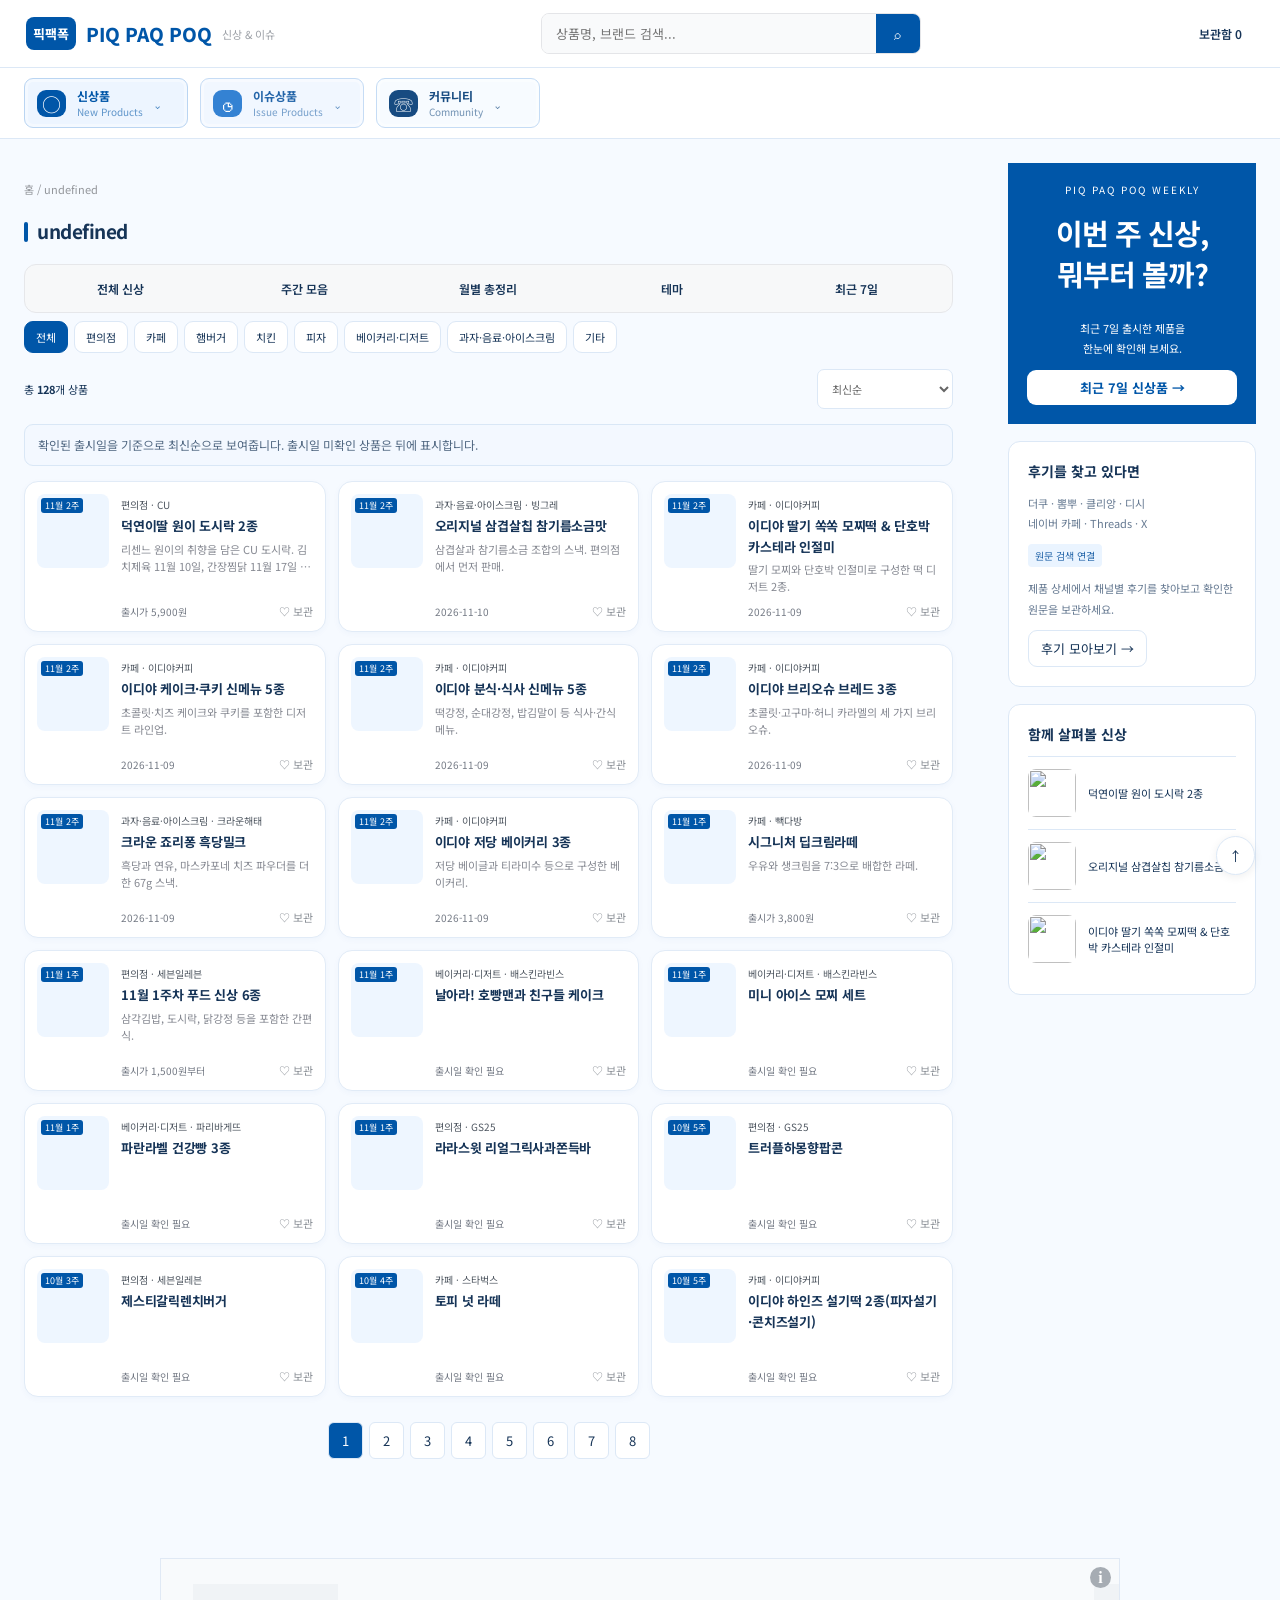
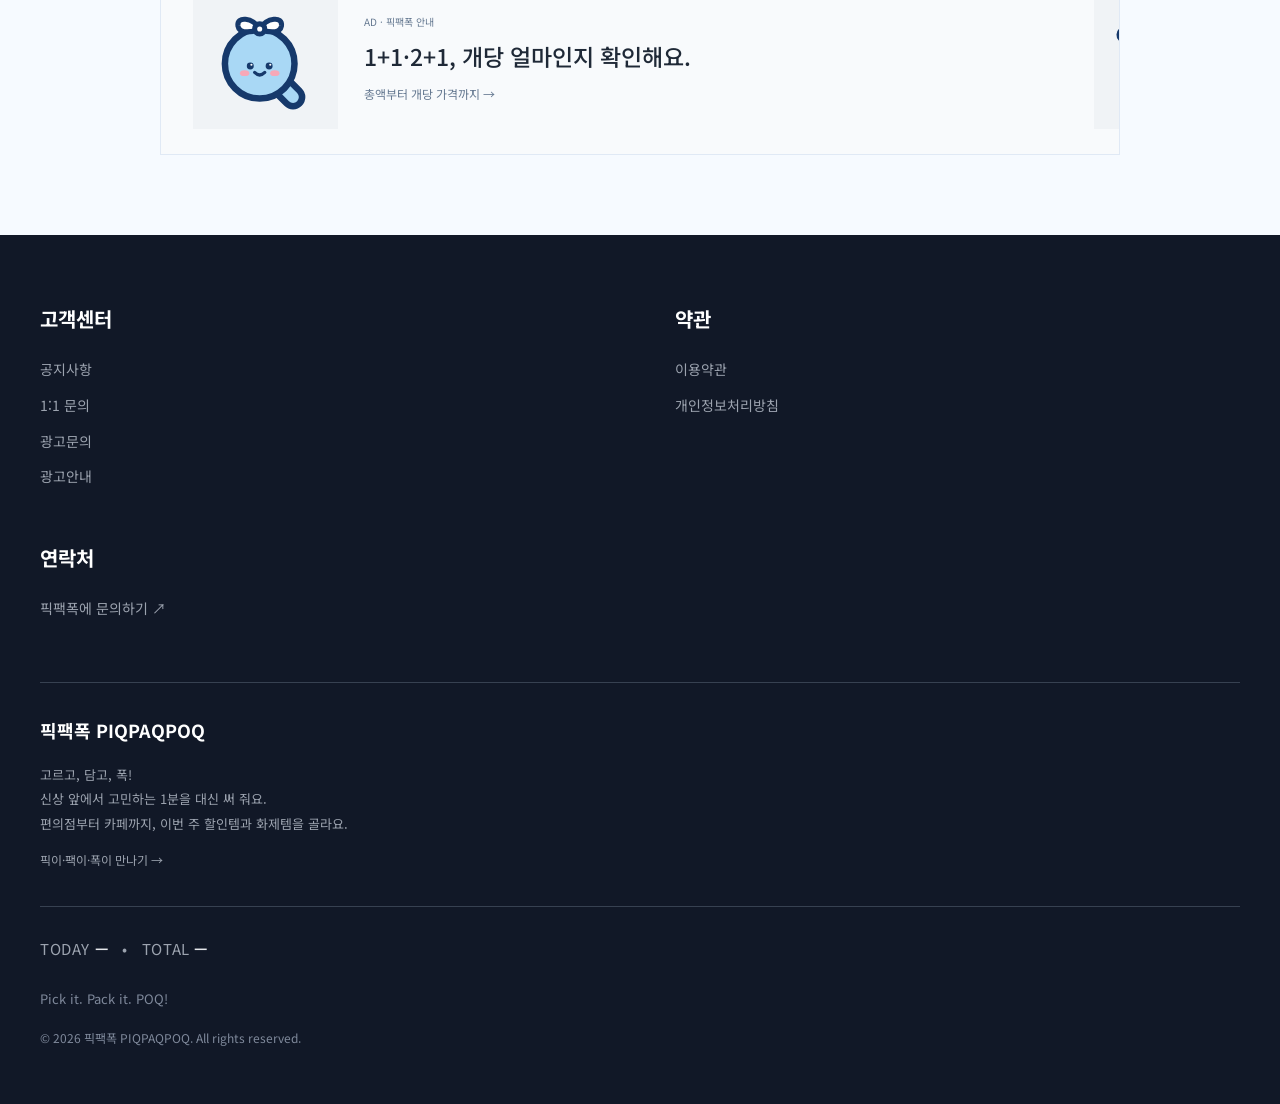
==== commit fca3c6b1: "Restore the original PIQ PAQ POQ homepage" ====
--- a/index.html
+++ b/index.html
@@ -1,44 +1,521 @@
-<!doctype html>
-<html lang="ko">
-<head><meta name="google-site-verification" content="fFa15tCNDL9lGcycd2geDuBrjmq7XVXEo61L4eQZm0Y" />
-  <meta charset="utf-8">
-  <meta name="viewport" content="width=device-width, initial-scale=1">
-  <meta name="description" content="픽팩폭에서 편의점과 카페 신상품의 가격과 구성을 한눈에 비교해 보세요.">
-  <title>픽팩폭 한눈비교 | PIQ PAQ POQ</title>
-  <link rel="stylesheet" href="assets/site.css">
-</head>
-<body>
-  <header class="site-header">
-    <div class="wrap header-inner">
-      <a class="brand" href="./" aria-current="page"><span class="brand-mark" aria-hidden="true">폭!</span>PIQ PAQ POQ</a>
-      <a class="back" href="https://piqpaqpoq.github.io/piqpaqpoq/">기존 픽팩폭 ↗</a>
-    </div>
-  </header>
-  <main class="wrap">
-    <div class="hero">
-      <h1>픽팩폭 한눈비교</h1>
-      <p>매대 앞에서 고민될 때, 가격과 구성부터 살펴보세요.</p>
-    </div>
-    <section aria-labelledby="latest">
-      <h2 class="section-heading" id="latest">최근 비교</h2>
-      <a class="card" href="compare/seven-eleven-sikyung-clam-ramen/">
-        <img src="https://pyeondogam.com/img/p/1730.webp" width="154" height="154" alt="">
-        <div>
-          <p class="kicker">세븐일레븐 · 11월 신상</p>
-          <h3>성시경표 바지락짬뽕 컵라면, 3,900원에 뭐가 들었을까?</h3>
-          <p class="card-link">구성과 결제액 비교하기 →</p>
-        </div>
-      </a>
-      <a class="card" href="compare/cu-woni-lunchbox/">
-        <img src="https://origin.bgf.co.kr/assets/upload/image/editor/202611020820461481511799.jpg" width="154" height="154" alt="">
-        <div>
-          <p class="kicker">CU · 도시락 2종</p>
-          <h3>둘 다 5,900원, 반찬은 뭐가 다를까?</h3>
-          <p class="card-link">두 도시락 비교하기 →</p>
-        </div>
-      </a>
-    </section>
-  </main>
-  <footer><div class="wrap">PIQ PAQ POQ · 한눈비교</div></footer>
-</body>
-</html>
+<!doctype html><html lang="ko"><head><meta name="google-site-verification" content="fFa15tCNDL9lGcycd2geDuBrjmq7XVXEo61L4eQZm0Y" /><meta charset="UTF-8"><meta name="viewport" content="width=device-width,initial-scale=1"><title>PIQ PAQ POQ | 신상 먹거리 & 이슈상품</title><style>
+@import url('https://fonts.googleapis.com/css2?family=Noto+Sans+KR:wght@400;500;600;700;800&display=swap');
+:root{--pink:#0056a8;--bg:#f6faff;--ink:#163457;--muted:#657991;--line:#dce8f6}*{box-sizing:border-box}body{margin:0;color:var(--ink);background:var(--bg);font-family:'Noto Sans KR',sans-serif;font-size:13px}button,input,select,textarea{font:inherit}button,a{cursor:pointer}button{color:inherit}a{color:inherit;text-decoration:none}button{background:white;border:1px solid var(--line);border-radius:9px;padding:8px 12px}button:hover,a:hover{filter:brightness(.97)}button:focus-visible,a:focus-visible,input:focus-visible{outline:2px solid var(--pink);outline-offset:3px}.top{background:white;border-bottom:1px solid var(--line);height:68px;display:flex;align-items:center;justify-content:space-between;padding:0 26px;gap:20px}.brand{display:flex;align-items:center;font-size:19px;font-weight:800;gap:10px}.brand b{background:#0056a8;color:white;border-radius:8px;padding:7px;font-size:13px}.search{display:flex;width:380px;border:1px solid #e4e5e8;border-radius:8px;overflow:hidden}.search input{width:100%;min-width:0;background:#f9fafb;border:0;padding:10px 14px;outline:none}.search button{border:0;border-radius:0;background:var(--pink);color:white;width:47px}.saveTop{border:0;font-weight:600;font-size:12px}.nav{background:white;border-bottom:1px solid #dce8f6;padding:10px 24px;display:flex;gap:12px;position:relative;z-index:3}.navbtn{display:flex;align-items:center;text-align:left;gap:11px;min-width:164px;padding:8px 12px;border:1px solid #bad5f2;background:#edf5ff;box-shadow:inset 0 0 0 3px #ffffff60}.navbtn:nth-child(2){background:#f1f7ff;border-color:#c6dcf5;color:#2365a9}.navbtn:nth-child(3){background:#f2f3f5;border-color:#d6d8dc}.navbtn span{font-size:12px;font-weight:700}.navbtn small{display:block;font-size:10px;font-weight:400;opacity:.6}.navbtn i{font-style:normal;font-size:19px;background:var(--pink);color:white;border-radius:9px;width:29px;text-align:center}.navbtn:nth-child(2) i{background:#3482d3}.navbtn:nth-child(3) i{background:#174b81}.drop{position:absolute;top:66px;left:24px;right:24px;background:white;border:1px solid var(--line);box-shadow:0 10px 30px #22334412;padding:24px;border-radius:12px;display:none}.drop.open{display:block}.dropgrid{display:grid;grid-template-columns:repeat(4,1fr);gap:15px}.drop a{display:block;margin:8px 0;font-size:12px}.drop strong{font-size:13px}.shell{max-width:1350px;margin:auto;display:grid;grid-template-columns:minmax(0,1fr) 248px;gap:55px;padding:24px}.banner{height:118px;display:flex;align-items:center;justify-content:center;margin-bottom:24px}.banner-inner{width:730px;max-width:95%;border:1px solid #d3e4f7;background:linear-gradient(115deg,#e7f2ff,#f7f7f7 60%);padding:17px 23px;display:flex;align-items:center;justify-content:space-between}.banner small{font-size:10px;color:#577999}.banner strong{display:block;font-size:20px;margin:5px 0}.banner p{margin:0;color:#657991;font-size:12px}.banner button{color:var(--pink);border:1px solid #bed8f6;font-weight:700;font-size:12px}.gather{padding:19px 20px 15px;border:1px solid #c5dcf5;background:#edf5ff;border-radius:16px}.gather-head{display:flex;justify-content:space-between;align-items:center;margin-bottom:12px}.gather-head strong{font-size:15px}.hint{font-size:11px;color:var(--muted)}.gather-grid{display:grid;grid-template-columns:repeat(4,1fr);gap:8px}.tile{display:flex;align-items:center;gap:12px;background:white;border:1px solid #d7e6f7;padding:11px 12px;border-radius:12px;box-shadow:0 1px 5px #0056a808}.tile i{font-style:normal;color:var(--pink);background:#e9f3ff;border-radius:8px;padding:7px}.tile strong{display:block;font-size:12px}.tile small{font-size:10px;color:var(--muted);display:block;margin-top:2px}.section{margin:42px 0 0}.section h2,.pageTitle{font-size:19px;margin:0;letter-spacing:-.5px}.section h2:before,.pageTitle:before{content:'';display:inline-block;height:20px;width:4px;background:var(--pink);border-radius:2px;margin-right:9px;vertical-align:-3px}.sectionhead{display:flex;align-items:center;justify-content:space-between;margin-bottom:7px}.more{background:var(--pink);border:0;color:white;padding:7px 13px;border-radius:25px;font-size:11px}.subtitle{font-size:12px;color:var(--muted);margin:0 0 20px 13px;line-height:1.7}.grid{display:grid;grid-template-columns:repeat(3,minmax(0,1fr));gap:12px}.card{border:1px solid #f0f0f1;border-radius:14px;background:white;box-shadow:0 2px 4px #272b3210;padding:12px;display:flex;gap:12px;min-height:141px}.thumb{width:72px;height:74px;flex-shrink:0;position:relative;background:#eef6ff;border-radius:8px;overflow:hidden}.thumb img{width:100%;height:100%;object-fit:cover}.badge{position:absolute;left:4px;top:4px;padding:1px 4px;font-size:9px;border-radius:3px;background:var(--pink);color:white}.cardbody{min-width:0;display:flex;flex-direction:column;flex:1}.meta{font-size:10px;line-height:1.6;margin:3px 0;color:#4e5660}.card h3{font-size:13px;letter-spacing:-.25px;line-height:1.6;margin:0 0 4px;display:-webkit-box;-webkit-line-clamp:2;-webkit-box-orient:vertical;overflow:hidden}.desc{font-size:11px;color:#858891;line-height:1.55;display:-webkit-box;-webkit-line-clamp:2;-webkit-box-orient:vertical;overflow:hidden;margin:0}.bottom{display:flex;align-items:center;justify-content:space-between;margin-top:auto;padding-top:8px;font-size:10px;color:#737984}.save{border:0;background:none;padding:0;font-size:11px;color:#8b9097}.pager{text-align:center;margin-top:17px;color:#c6c7cb;letter-spacing:6px}.pager button{padding:2px 7px;background:none;border:0;color:var(--pink);font-size:15px}.side{padding-top:0}.sidebox{background:white;border:1px solid var(--line);border-radius:12px;padding:19px;margin-bottom:17px}.sidebox h3{font-size:14px;margin:0 0 12px}.weeklyside{background:#0056a8;min-height:240px;display:flex;flex-direction:column;justify-content:space-between;text-align:center;border-radius:0;border:0}.weeklyside small{font-size:10px;letter-spacing:2px}.weeklyside h3{font-size:29px;line-height:1.4;letter-spacing:-1px;margin:15px 0}.weeklyside p{font-size:11px;line-height:1.8}.source-row{display:flex;justify-content:space-between;padding:10px 0;border-bottom:1px solid #f0f0f0;font-size:11px}.source-row span:last-child{color:#9a9ba0}.sidep{color:var(--muted);font-size:11px;line-height:1.85}.sideitems a{display:flex;gap:12px;padding:12px 0;border-top:1px solid var(--line);font-size:11px;align-items:center}.sideitems img{width:48px;height:48px;object-fit:cover;border-radius:8px}.tinylabel{display:inline-block;background:#eaf4ff;padding:4px 7px;border-radius:4px;font-size:10px;color:#2365a9}.views{display:flex;background:#f7f8f9;border:1px solid #e6e7ea;border-radius:12px;padding:4px;margin:20px 0 8px}.views a{flex:1;text-align:center;padding:11px;font-size:12px;font-weight:600}.views a.active{background:white;color:var(--pink);box-shadow:0 1px 3px #0001;border-radius:8px}.filters{display:flex;gap:6px;flex-wrap:wrap;margin:8px 0 16px}.filters button{font-size:11px;padding:7px 11px}.filters button.active{background:var(--pink);color:white;border-color:var(--pink)}.listhead{display:flex;align-items:center;justify-content:space-between;font-size:11px;margin:15px 0}.listhead select{padding:7px;border:1px solid var(--line);border-radius:7px;background:white;color:#666}.crumb{font-size:11px;color:#92959a;margin:18px 0}.pageTitle{margin-top:20px}.empty{background:white;border:1px dashed #e3e4e7;padding:36px;text-align:center;border-radius:14px;color:#858b92;grid-column:1/-1;line-height:1.8}.detail{background:white;padding:34px;border:1px solid #f0f0f0;border-radius:22px;margin-top:20px}.product-top{display:grid;grid-template-columns:280px 1fr;gap:35px}.product-img{width:100%;height:310px;object-fit:contain;background:#f3f8ff;border-radius:15px}.detail h1{font-size:25px;line-height:1.5;letter-spacing:-.7px}.detail p{font-size:13px;line-height:1.9;color:#737b85}.spec{border-top:1px solid var(--line);border-bottom:1px solid var(--line);padding:15px 0;line-height:2;font-size:12px}.spec b{color:var(--pink);margin-right:25px}.detail h2{font-size:18px;margin-top:30px}.linkrow{display:flex;flex-wrap:wrap;gap:7px}.linkrow a{border:1px solid #eee;border-radius:7px;padding:9px 12px;background:white;font-size:11px}.reviewpanel{background:#f7fafb;border:1px solid #e1edf0;border-radius:12px;padding:20px}.reviewsearch{display:flex;gap:8px;margin:18px 0}.reviewsearch input{flex:1;min-width:0;border:1px solid #ddd;border-radius:8px;padding:12px}.reviewsearch button{background:var(--pink);color:white;border:0}.notebar{font-size:11px;line-height:1.9;color:#92969c;padding:11px 0}.reviewrow{padding:16px;background:white;border:1px solid #eee;border-radius:10px;margin:12px 0}.reviewrow a{font-size:13px;font-weight:600}.reviewrow small{display:block;font-size:10px;color:#999;margin-top:8px}.themes{display:grid;grid-template-columns:repeat(3,1fr);gap:12px}.theme{border:1px solid #c5dcf5;background:#edf5ff;padding:25px;border-radius:12px;font-size:16px;font-weight:700}.theme:nth-child(2){background:#f2f8ff;border-color:#d5e5f7}.theme:nth-child(3){background:#e8f2ff;border-color:#cbdff6}.theme small{display:block;font-weight:400;font-size:11px;margin-top:10px}.footer{border-top:1px solid #e9e7e5;padding:35px 24px;margin-top:60px;display:flex;justify-content:space-between;font-size:11px;color:#96999e;line-height:2}.footer strong{color:#464d59;font-size:15px}.floating{position:fixed;right:25px;bottom:25px;border-radius:50%;width:39px;height:39px;box-shadow:0 2px 10px #0001}dialog{max-width:560px;width:92%;border:1px solid #eee;border-radius:16px;padding:25px;color:var(--ink)}dialog::backdrop{background:#27303d55}.close{float:right;border:0;font-size:20px}.field{width:100%;padding:10px;border:1px solid #ddd;border-radius:7px;margin:8px 0 14px}label{font-size:12px}.pink{background:var(--pink);color:white;border:0}.toast{position:fixed;bottom:25px;left:50%;transform:translateX(-50%);background:#323a46;color:white;padding:12px 23px;border-radius:25px;display:none;z-index:10;font-size:12px}@media(min-width:1500px){.shell{gap:65px}}@media(max-width:1100px){.shell{gap:24px;grid-template-columns:minmax(0,1fr) 220px}.grid{grid-template-columns:repeat(2,minmax(0,1fr))}.gather-grid{grid-template-columns:repeat(2,1fr)}}@media(max-width:800px){.shell{display:block;padding:18px}.side{display:none}.top{padding:12px 18px;gap:12px;height:auto;flex-wrap:wrap}.search{order:3;width:100%}.nav{padding:10px 18px;gap:8px}.navbtn{min-width:0;flex:1;gap:7px;padding:8px}.navbtn span{font-size:11px}.navbtn i{width:25px;font-size:16px}.navbtn small{font-size:8px}.banner{height:100px}.banner strong{font-size:17px}.banner-inner{max-width:100%;padding:14px}.gather-head .hint{display:none}.product-top{grid-template-columns:1fr}.product-img{height:230px}.detail{padding:22px}.dropgrid{grid-template-columns:repeat(2,1fr)}.themes{grid-template-columns:1fr}.footer{gap:20px;flex-direction:column}.section{margin-top:30px}}@media(max-width:500px){.grid{grid-template-columns:1fr}.card{min-height:132px}.thumb{width:86px;height:86px}.card h3{font-size:14px}.desc{font-size:12px}.meta{font-size:11px}.gather{padding:14px}.tile{padding:11px 8px;gap:8px}.banner p{font-size:10px}.banner button{font-size:10px;padding:7px}.views a{padding:9px 2px;font-size:11px}.section h2{font-size:18px}.drop{left:18px;right:18px}.reviewsearch button{font-size:11px}.navbtn small{display:none}}
+
+.menutitle{display:flex;justify-content:space-between;border-bottom:1px solid var(--line);padding-bottom:12px;margin-bottom:14px}.menutop{display:flex;gap:18px;margin:10px 0 20px}.groupLink{font-weight:800!important;font-size:14px!important}.brandfilter{border-bottom:1px solid #eee;padding-bottom:5px}.periods a{padding:8px 13px;border:1px solid var(--line);border-radius:8px;background:white;font-size:12px}.periods a.active{background:var(--pink);color:white}.bundle{margin-top:25px}.bundle>h2{font-size:19px;display:flex;align-items:center;gap:12px}.bundle>h2:before{content:'';width:5px;height:26px;border-radius:4px;background:var(--pink)}.bundle>h2:after{content:'';height:1px;background:#bfd8f4;flex:1}.bundle small{font-weight:400;font-size:11px;color:#999}.brandline{display:flex;align-items:center;font-size:15px;gap:9px;margin:24px 0 11px}.brandline:after{content:'';height:1px;background:#ddd;flex:1}.bundlegrid{display:grid;grid-template-columns:repeat(2,minmax(0,1fr));gap:12px}.bundlegrid .card{min-height:130px}.bundlegrid .thumb{width:94px;height:94px}.pagebuttons{display:flex;justify-content:center;gap:6px;margin-top:25px;flex-wrap:wrap}.pagebuttons a{padding:8px 13px;border:1px solid var(--line);border-radius:6px;background:white}.pagebuttons a.active{background:var(--pink);color:white}.analysis{border-top:1px solid var(--line);padding:28px 0 0;margin-top:26px}.analysis>small{letter-spacing:2px;font-weight:bold;color:var(--pink)}.analysis h2{margin-top:10px}.analysis blockquote{border-left:3px solid var(--pink);padding:15px 20px;margin:10px 0;background:#f5f9ff;line-height:1.9}.factgrid{display:grid;grid-template-columns:repeat(3,1fr);gap:20px;margin:20px 0}.factgrid b{font-size:12px}.factgrid p{font-size:12px}.variantgrid{display:grid;grid-template-columns:repeat(2,1fr);gap:12px}.variant{border:1px solid #eee;padding:17px;border-radius:10px;font-size:12px}.variant p{margin:8px 0}.variant small{color:#999}.mediagrid{display:grid;grid-template-columns:repeat(2,1fr);gap:15px}.mediagrid img{width:100%;aspect-ratio:16/9;object-fit:cover;border-radius:10px}.mediagrid b{display:block;font-size:12px;line-height:1.8;padding:8px 0}.officiallinks{margin-top:25px}.darkbtn{background:#303947;color:white;border:0;border-radius:7px;padding:10px 17px;display:inline-block;font-size:12px}.boardlist{margin-top:25px;border-top:1px solid #e1e4e8}.boardlist>a{display:flex;align-items:center;gap:15px;padding:20px 12px;border-bottom:1px solid #e5e7eb;background:white}.boardlist b{font-size:13px}.boardlist small{margin-left:auto;color:#999;font-size:11px}.draftnotice{font-size:11px;color:#87909a;line-height:1.9;margin:20px 0}.boardempty{padding:80px 20px;border:0;background:transparent}.compose{background:white;border:1px solid #e6e7e9;border-radius:16px;padding:24px;margin-top:20px}.compose label{font-weight:600}.formrow{display:grid;grid-template-columns:1fr 1fr;gap:12px}.editorbar{border:1px solid #ddd;background:#f7f7f7;padding:5px;margin-top:8px;display:flex;gap:5px}.editorbar button{padding:4px 10px;border-radius:4px}.editor{min-height:270px;border:1px solid #ddd;border-top:0;padding:16px;line-height:1.9;outline:none}.formactions{display:flex;align-items:center;gap:15px}.draftbody{white-space:normal;line-height:2;margin:30px 0;font-size:14px}table{border-collapse:collapse;width:100%;font-size:12px;line-height:1.9}th,td{text-align:left;border-bottom:1px solid #e6e8eb;padding:12px;vertical-align:top}th{background:#f7f8fa}.footer{display:grid;grid-template-columns:2fr 1fr 1fr 1.3fr}.footer a{display:block;margin-top:5px}.footer b{color:#333}.shell{min-height:55vh}.dropgrid{grid-template-columns:repeat(4,1fr);max-height:65vh;overflow:auto}
+@media(max-width:800px){.footer{grid-template-columns:1fr 1fr}.bundlegrid{grid-template-columns:1fr}.factgrid{grid-template-columns:1fr}.mediagrid,.variantgrid{grid-template-columns:1fr 1fr}.boardlist>a{flex-wrap:wrap}.boardlist small{margin-left:0;width:100%}.formrow{grid-template-columns:1fr}.dropgrid{grid-template-columns:repeat(2,1fr)}.menutop{gap:12px;flex-wrap:wrap}.compose{padding:17px}.detail h1{font-size:22px}}
+
+.latest-shell{position:relative}.latest-rail{display:flex;overflow-x:auto;scroll-snap-type:x mandatory;scrollbar-width:none;overscroll-behavior-x:contain;border-radius:14px;scroll-behavior:smooth}.latest-rail::-webkit-scrollbar{display:none}.latest-slide{flex:0 0 100%;min-width:0;display:grid;grid-template-columns:repeat(3,minmax(0,1fr));grid-template-rows:repeat(3,minmax(141px,auto));gap:12px;scroll-snap-align:start;scroll-snap-stop:always;padding:2px 2px 5px}.latest-slide .card{min-width:0;min-height:141px}.latest-arrow{position:absolute;top:50%;transform:translateY(-50%);border:1px solid #e6e7e9;border-radius:50%;height:34px;width:34px;padding:0;font-size:26px;line-height:29px;background:#fffffff5;box-shadow:0 2px 8px #22334412;z-index:2}.latest-prev{left:-16px}.latest-next{right:-16px}.latest-arrow:disabled{opacity:0;pointer-events:none}.latest-controls{display:flex;align-items:center;justify-content:center;gap:9px;min-height:35px;margin-top:12px}.latest-dots{display:flex;gap:1px}.latest-dot{border:0;background:none;padding:6px;width:22px;height:27px;display:grid;place-items:center}.latest-dot span{width:6px;height:6px;border-radius:50%;background:#d7d8dc;display:block}.latest-dot.active span{background:var(--pink);width:8px;height:8px}.latest-count{font-size:10px;font-variant-numeric:tabular-nums;color:#9ba0a8;min-width:38px}.latest-rail:focus-visible{outline:2px solid var(--pink);outline-offset:4px}@media(max-width:1100px){.latest-slide{grid-template-columns:repeat(2,minmax(0,1fr))}}@media(max-width:500px){.latest-slide{grid-template-columns:minmax(0,1fr);grid-template-rows:repeat(3,minmax(132px,auto));gap:10px}.latest-slide .card{min-height:132px}.latest-prev{left:-10px}.latest-next{right:-10px}.latest-arrow{height:30px;width:30px;font-size:23px}.latest-controls{margin-top:8px}}@media(prefers-reduced-motion:reduce){.latest-rail{scroll-behavior:auto}}
+
+@media(max-width:500px){
+.latest-section .latest-slide{grid-template-rows:repeat(3,112px);gap:10px;align-content:start}
+.latest-section .latest-slide .card{height:112px;min-height:0;padding:10px;gap:10px;border-radius:12px;overflow:hidden}
+.latest-section .thumb{width:68px;height:68px;border-radius:7px}
+.latest-section .badge{font-size:8px;left:3px;top:3px;padding:1px 3px}
+.latest-section .cardbody{overflow:hidden}
+.latest-section .meta{font-size:10px;line-height:15px;margin:0 0 3px;white-space:nowrap;overflow:hidden;text-overflow:ellipsis}
+.latest-section .card h3{font-size:13px;line-height:18px;letter-spacing:-.25px;margin:0 0 3px;-webkit-line-clamp:2;flex-shrink:0}
+.latest-section .desc{font-size:11px;line-height:15px;-webkit-line-clamp:1;flex-shrink:0}
+.latest-section .bottom{font-size:10px;line-height:14px;padding-top:4px;min-height:18px;gap:5px}
+.latest-section .save{font-size:10px;white-space:nowrap}
+.latest-section .subtitle{font-size:11px;line-height:17px;margin-bottom:12px}
+.latest-section .latest-controls{margin-top:6px}
+}
+
+@media(max-width:500px){
+.latest-section .latest-rail{column-gap:12px;border-radius:0;overflow-y:hidden}
+.latest-section .latest-rail:after{content:"";flex:0 0 calc(34% - 12px)}
+.latest-section .latest-slide{flex:0 0 66%;grid-template-columns:minmax(0,1fr);grid-template-rows:repeat(3,128px);gap:10px;padding:2px 1px 5px;scroll-snap-align:start}
+.latest-section .latest-slide .card{height:128px;min-height:0;padding:9px;gap:8px;border-radius:12px}
+.latest-section .thumb{width:64px;height:64px;flex-shrink:0}
+.latest-section .meta{font-size:10px;line-height:14px;margin-bottom:3px}
+.latest-section .card h3{font-size:12px;line-height:17px;margin-bottom:4px;-webkit-line-clamp:2}
+.latest-section .desc{font-size:11px;line-height:15px;-webkit-line-clamp:2}
+.latest-section .bottom{font-size:10px;line-height:14px;min-height:18px;padding-top:3px;gap:3px}
+.latest-section .save{font-size:10px}
+.latest-section .latest-arrow{display:none}
+.latest-section .latest-controls{margin-top:10px}
+}
+@media(max-width:500px){.brand{gap:7px;font-size:17px;white-space:nowrap}.brand b{font-size:12px;padding:6px}.brand>span{display:none}}
+
+/* Clear blue and white brand palette */
+.brand{color:#0056a8}.banner-inner{background:#0056a8;border-color:#0056a8;border-radius:12px;color:white}.banner small{color:#d6e9ff}.banner p{color:#e5f1ff}.banner button{background:white;border-color:white;color:#0056a8}.weeklyside{color:white}.weeklyside button{background:white;color:#0056a8;border:0;font-weight:700}.navbtn{color:#0056a8}.navbtn:nth-child(3){background:#f7fbff;border-color:#c5dcf5;color:#174b81}.card{border-color:#e1ebf7;box-shadow:0 2px 6px #0056a809}.footer strong{color:#0056a8}.latest-dot span{background:#c3d5eb}
+.brand-discovery{background:#fff;border:1px solid var(--line);border-radius:18px;padding:24px;margin-bottom:24px}.brand-intro{display:flex;align-items:flex-end;justify-content:space-between;gap:18px}.brand-eyebrow{font-size:10px;font-weight:700;letter-spacing:.7px;color:#0056a8}.brand-intro h2{font-size:30px;line-height:1.45;letter-spacing:-1px;margin:12px 0}.brand-intro p,.brand-about-intro p{font-size:13px;line-height:1.9;color:var(--muted)}.brand-guide-link{font-size:11px;color:#0056a8;white-space:nowrap;padding-bottom:14px}.friend-grid{display:grid;grid-template-columns:repeat(3,minmax(0,1fr));gap:12px;margin:22px 0 16px}.friend-card{display:flex;align-items:center;background:#f1f7ff;border:1px solid #dce8f6;border-radius:13px;padding:10px;gap:4px;min-width:0}.friend-card img{width:82px;height:82px;object-fit:contain;flex-shrink:0}.friend-card small{font-size:10px;font-weight:800;color:#0056a8}.friend-card h3{font-size:12px;margin:6px 0;line-height:1.6}.friend-card p{font-size:10px;line-height:1.7;color:var(--muted);margin:0 0 8px}.friend-card span{font-size:10px;color:#0056a8;font-weight:600}.brand-promise{display:flex;gap:16px;align-items:center;flex-wrap:wrap;padding-top:14px;border-top:1px solid var(--line);font-size:11px}.brand-promise>span:before{content:'○';color:#3bb4e5;margin-right:5px}.brand-promise>a{margin-left:auto;color:#0056a8}.brand-about-intro{margin:25px 0;line-height:1.8}.brand-about-intro>b{font-size:22px;letter-spacing:-.6px}.brand-principles,.friend-profiles,.poq-guide{margin:34px 0;background:white;border:1px solid var(--line);padding:24px;border-radius:16px}.brand-principles h2,.friend-profiles h2,.poq-guide h2{font-size:20px;margin:0 0 18px}.brand-principles>div,.friend-profiles>div{display:grid;grid-template-columns:repeat(3,minmax(0,1fr));gap:22px}.brand-principles p,.friend-profiles p{font-size:12px;color:var(--muted);line-height:1.9}.brand-principles b{font-size:13px;color:#0056a8}.friend-profiles article{text-align:center}.friend-profiles img{width:130px;height:130px}.friend-profiles h3{margin:0 0 8px}.friend-profiles b{color:#0056a8;font-size:12px}.fizz-icon{width:25px;height:29px;flex-shrink:0}.fizz-group{display:inline-flex;gap:4px;align-items:center}.poq-scale-row{display:grid;grid-template-columns:20px 165px 1fr;align-items:center;gap:12px;padding:12px 0;border-bottom:1px solid var(--line);font-size:12px}.poq-number{color:var(--muted)}.poq-guide>p{font-size:12px;line-height:1.8;color:var(--muted)}.poq-pending{border:1px solid #dce8f6;background:#f1f7ff;border-radius:12px;padding:16px;margin:25px 0}.poq-pending-head{display:flex;gap:10px;align-items:center;flex-wrap:wrap}.poq-pending-head>b{font-size:14px}.poq-pending-head>span{font-size:11px;color:#657991;background:white;padding:4px 8px;border-radius:15px}.poq-pending p{font-size:11px!important;margin:7px 0!important}.poq-pending a{font-size:11px;color:#0056a8}.deal-hero{display:flex;align-items:center;gap:15px;margin:24px 0}.deal-hero h1{font-size:26px;line-height:1.5;margin:10px 0}.deal-hero p{line-height:1.8;color:var(--muted)}.deal-layout{display:grid;grid-template-columns:1fr 1fr;gap:20px}.deal-form,.deal-result{background:white;padding:24px;border:1px solid var(--line);border-radius:15px}.deal-form label{display:block;font-size:12px;margin-bottom:8px}.deal-form input{width:100%;padding:12px;border:1px solid #dce8f6;border-radius:8px;font-size:14px;margin-bottom:20px}.deal-quantities{display:grid;grid-template-columns:1fr 1fr;gap:14px}.deal-form button{width:100%;padding:12px}.deal-result{display:flex;justify-content:center;flex-direction:column;background:#edf5ff}.deal-result>span{font-size:12px}.deal-result strong{font-size:25px;margin:14px 0;color:#0056a8}.deal-result p{font-size:13px;line-height:1.8}.deal-result small{font-size:11px;line-height:1.8;color:var(--muted)}
+@media(max-width:1100px){.friend-card{flex-direction:column;align-items:flex-start}.friend-card img{align-self:center}.brand-intro h2{font-size:26px}}
+@media(max-width:600px){.brand-discovery{padding:18px}.brand-intro{display:block}.brand-intro h2{font-size:25px}.brand-intro p{font-size:12px}.brand-guide-link{display:inline-block;padding:0;margin:4px 0}.friend-grid{grid-template-columns:1fr;gap:8px;margin:18px 0}.friend-card{flex-direction:row;align-items:center;gap:12px;padding:8px 12px}.friend-card img{width:76px;height:76px}.friend-card h3{font-size:13px;margin:3px 0}.friend-card p{font-size:11px;margin-bottom:3px}.brand-promise{gap:10px;font-size:10px}.brand-promise>a{width:100%;margin-left:0}.brand-principles,.friend-profiles,.poq-guide{padding:18px}.brand-principles>div,.friend-profiles>div{grid-template-columns:1fr;gap:16px}.friend-profiles article{display:grid;grid-template-columns:85px 1fr;text-align:left;column-gap:10px}.friend-profiles img{width:85px;height:85px;grid-row:1/4}.friend-profiles p{margin:4px 0}.friend-profiles h3{font-size:15px}.brand-about-intro>b{font-size:19px}.poq-scale-row{grid-template-columns:16px 130px 1fr;gap:6px;font-size:11px}.fizz-icon{width:22px;height:27px}.fizz-group{gap:2px}.deal-hero{gap:5px;align-items:flex-start}.deal-hero img{width:85px;height:85px}.deal-hero h1{font-size:21px}.deal-layout{grid-template-columns:1fr}.deal-result strong{font-size:23px}}
+@media(max-width:500px){.navbtn span{white-space:nowrap}}
+.product-crumb{display:flex;align-items:baseline;gap:10px;flex-wrap:wrap;font-size:12px;line-height:1.8;color:#657991;margin:12px 0 22px}.product-crumb>span:last-child{color:#163457}.product-page{min-width:0}.product-panel{background:white;border:1px solid #e3ebf5;border-radius:22px;padding:28px;margin:0 0 22px;scroll-margin-top:20px}.product-panel h2{font-size:22px;line-height:1.5;letter-spacing:-.6px;margin:0 0 20px}.product-panel h2 small{font-size:14px;font-weight:400;color:#657991;white-space:nowrap}.product-overview{padding:28px}.product-gallery{margin:0 auto 28px;max-width:760px}.product-hero-image{display:block;width:100%;height:auto;aspect-ratio:1/1;max-height:720px;padding:0;background:#f2f6fb;border:0;border-radius:18px;overflow:hidden;position:relative}.product-hero-image img{display:block;width:100%;height:100%;object-fit:contain}.product-type-label{position:absolute;top:15px;left:15px;background:#0056a8;color:white;font-size:12px;padding:7px 12px;border-radius:10px;font-weight:700}.image-zoom-hint{position:absolute;right:12px;bottom:12px;background:#ffffffeb;padding:5px 9px;border-radius:12px;color:#17577c;font-size:10px}.product-gallery-bottom{display:flex;align-items:center;justify-content:space-between;gap:12px;margin-top:12px}.product-thumbnails{display:flex;gap:10px;overflow-x:auto}.product-gallery-thumb{border:2px solid transparent;border-radius:10px;overflow:hidden;width:66px;height:66px;padding:0;background:#edf5ff;flex-shrink:0}.product-gallery-thumb.selected{border-color:#0056a8}.product-gallery-thumb img{width:100%;height:100%;object-fit:cover}.product-gallery-bottom>span{font-size:11px;color:#657991;white-space:nowrap}.product-chips{display:flex;flex-wrap:wrap;gap:7px}.product-chips a{background:#f2f5f9;color:#4d637b;padding:7px 11px;border-radius:9px;font-size:11px;font-weight:600}.product-chips .brand-chip{background:#edf5ff;color:#0056a8}.product-identity h1{font-size:29px;line-height:1.45;margin:18px 0 12px;letter-spacing:-.8px}.product-launch-price{color:#0056a8;font-size:24px;font-weight:800;margin:10px 0 20px}.product-actions{display:flex;gap:12px;flex-wrap:wrap;align-items:center;color:#657991;font-size:11px}.product-actions a{font-weight:600;color:#0056a8}.product-price-note{font-size:11px!important;line-height:1.9!important;color:#657991!important;margin:14px 0 0!important}.product-tags{display:flex;flex-wrap:wrap;gap:8px;border-top:1px solid #edf1f6;padding:22px 0;margin-top:22px}.product-tags a{background:#f2f5f9;color:#53647a;padding:7px 12px;font-size:11px;border-radius:20px}.product-release-row{display:grid;grid-template-columns:110px minmax(0,1fr);gap:12px;border-top:1px solid #edf1f6;border-bottom:1px solid #edf1f6;padding:22px 0;font-size:13px;line-height:1.9}.product-release-row>b{color:#0056a8}.product-period-links{display:flex;flex-wrap:wrap;gap:5px 16px;margin-top:5px}.product-period-links a{font-size:12px;color:#0056a8;font-weight:600}.product-summary{margin-top:24px}.product-kicker{font-size:13px;font-weight:700;color:#657991}.product-summary p{font-size:15px;line-height:1.95;margin:10px 0 12px;color:#435773}.product-summary small{font-size:10px;color:#7b899a;line-height:1.8}.product-section-nav{display:flex;gap:8px;overflow-x:auto;margin:0 0 22px;padding:3px 1px 8px;scrollbar-width:none}.product-section-nav a{white-space:nowrap;padding:9px 15px;border:1px solid #dce8f6;background:white;border-radius:20px;font-size:11px;color:#0056a8;font-weight:600}.piqi-section-heading{display:flex;align-items:center;gap:10px;margin-bottom:20px}.piqi-section-heading img{width:72px;height:72px}.piqi-section-heading small{font-size:10px;letter-spacing:1px;color:#0056a8;font-weight:800}.piqi-section-heading h2{margin:3px 0 4px}.piqi-section-heading p{font-size:11px;color:#657991;margin:0;line-height:1.8}.product-judgement{background:#edf5ff;border:1px solid #dce8f6;border-radius:12px;padding:18px;margin-bottom:28px}.product-judgement>div{display:flex;align-items:center;gap:10px}.product-judgement b{font-size:14px}.pending-label{background:white;color:#657991;padding:4px 9px;border-radius:12px;font-size:10px}.product-judgement p{font-size:12px;color:#657991;line-height:1.8;margin:10px 0}.product-judgement a{font-size:11px;color:#0056a8}.product-subheading{font-size:18px;margin:28px 0 14px;letter-spacing:-.4px}.product-features{list-style:none;padding:0;margin:0;border-top:1px solid #edf1f6}.product-features li{display:flex;align-items:baseline;gap:16px;padding:17px 0;border-bottom:1px solid #edf1f6;line-height:1.8;font-size:13px}.product-features li>span{color:#0056a8;font-weight:700;font-size:12px}.product-features b{font-weight:600;overflow-wrap:anywhere}.product-buy-checks{display:grid;grid-template-columns:1fr;gap:12px}.product-buy-checks article{padding:17px;border:1px solid #e4ecf6;border-radius:12px}.product-buy-checks b{font-size:14px}.product-buy-checks p{font-size:13px;line-height:1.9;color:#52677e;margin:8px 0}.product-buy-checks a{font-size:11px;color:#0056a8}.product-section-heading{display:flex;align-items:center;justify-content:space-between;gap:12px;margin-bottom:18px}.product-section-heading h2{margin:0}.product-section-heading>button{white-space:nowrap;font-size:11px}.product-section-heading>a{font-size:11px;color:#0056a8;white-space:nowrap}.product-section-heading.minor{margin-top:25px}.product-section-heading.minor h3{font-size:14px}.product-variant-list{display:grid;gap:12px}.product-variant-list article{background:#f7faff;border:1px solid #e5edf7;border-radius:13px;padding:20px}.product-variant-list h3{margin:0 0 12px;font-size:16px;line-height:1.7}.product-variant-list article>div{display:flex;justify-content:space-between;flex-wrap:wrap;gap:10px;font-size:13px;color:#657991}.product-variant-list b{color:#0056a8}.product-media-grid{display:grid;grid-template-columns:repeat(2,minmax(0,1fr));gap:16px}.product-media-grid a{background:#f7faff;border:1px solid #e5edf7;border-radius:13px;overflow:hidden}.product-media-grid a>div{position:relative;aspect-ratio:16/10;background:#edf2f7}.product-media-grid img{width:100%;height:100%;object-fit:cover;display:block}.media-play{position:absolute;top:50%;left:50%;transform:translate(-50%,-50%);background:#0056a8;color:white;border-radius:50%;width:45px;height:45px;display:grid;place-items:center;font-size:18px;padding-left:3px}.product-media-grid b{display:block;font-size:13px;line-height:1.7;padding:13px 14px 4px}.product-media-grid small{display:block;font-size:10px;color:#657991;padding:4px 14px 15px}.product-empty{padding:46px 18px;text-align:center;color:#657991;display:flex;align-items:center;flex-direction:column}.product-empty>span{font-size:35px;color:#a8c5e4;margin-bottom:10px}.product-empty b{font-size:14px;font-weight:500}.product-empty p{font-size:11px;line-height:1.8}.product-empty.compact{padding:25px}.product-body-copy{font-size:13px;color:#657991;line-height:1.8;margin-bottom:18px}.personal-review{border-top:1px solid #e5edf7;padding:22px 0;position:relative}.personal-review-head{display:flex;justify-content:space-between;align-items:center;gap:10px}.personal-review time{font-size:10px;color:#657991}.personal-review>b{display:block;font-size:12px;margin:6px 0}.personal-review p{font-size:13px;line-height:1.9;color:#435773;overflow-wrap:anywhere}.personal-review small{font-size:11px;color:#657991}.note-delete{border:0;background:none;color:#657991;font-size:10px;margin-left:10px}.product-related-list{display:grid;grid-template-columns:1fr;gap:12px}.product-related-list .card{box-shadow:none;min-height:132px}.product-related-list .thumb{width:94px;height:94px}.product-zoom{max-width:min(94vw,1000px);width:auto;padding:20px;background:white}.product-zoom img{display:block;max-width:85vw;max-height:82vh;object-fit:contain}.product-note-dialog{max-width:550px}.product-note-dialog>p{font-size:12px;line-height:1.8;color:#657991}.product-note-dialog fieldset{border:1px solid #dce8f6;padding:12px;border-radius:10px;margin:20px 0}.product-note-dialog legend{font-size:12px;color:#0056a8}.note-score-options{display:flex;flex-wrap:wrap;gap:8px}.note-score-options label{display:flex;align-items:center;gap:4px;cursor:pointer;font-size:11px}.product-note-dialog textarea{resize:vertical}.product-note-dialog .pink{width:100%;padding:12px}.product-photo-missing{display:grid;place-items:center;min-height:220px;background:#f1f6fc;border-radius:15px;color:#657991;font-size:13px}.product-panel .reviewpanel{padding:14px}.product-panel .linkrow a{padding:7px 10px;font-size:11px}
+@media(min-width:1101px){.product-overview .product-gallery{max-width:680px}.product-related-list{grid-template-columns:repeat(2,minmax(0,1fr))}.product-related-list .thumb{width:72px;height:76px}.product-related-list .card h3{font-size:12px}}
+@media(max-width:600px){.product-crumb{font-size:10px;gap:7px;margin:6px 0 16px}.product-panel{padding:18px;border-radius:18px;margin-bottom:16px}.product-overview{padding:14px 18px 20px}.product-gallery{margin-bottom:23px}.product-hero-image{border-radius:14px;aspect-ratio:1/1;max-height:none}.product-gallery-thumb{width:54px;height:54px;border-radius:8px}.product-type-label{left:10px;top:10px;padding:5px 9px;font-size:10px}.product-identity h1{font-size:22px;line-height:1.5;margin-top:16px}.product-launch-price{font-size:21px;margin:10px 0 16px}.product-chips{gap:5px}.product-chips a{font-size:10px;padding:6px 8px}.product-actions{font-size:10px;gap:8px 12px}.product-actions button{font-size:11px}.product-price-note{font-size:10px!important}.product-tags{gap:6px;padding:18px 0;margin-top:18px}.product-tags a{font-size:10px;padding:6px 9px}.product-release-row{grid-template-columns:67px minmax(0,1fr);font-size:12px;gap:8px;padding:18px 0}.product-period-links{display:grid;gap:4px}.product-period-links a{font-size:11px}.product-summary p{font-size:13px;line-height:1.9}.product-summary small{font-size:9px}.product-section-nav{margin-bottom:15px;gap:6px}.product-section-nav a{padding:8px 12px;font-size:10px}.product-panel h2{font-size:19px}.product-panel h2 small{font-size:12px}.piqi-section-heading img{width:58px;height:58px}.piqi-section-heading{gap:4px}.piqi-section-heading p{font-size:10px}.product-subheading{font-size:16px;margin-top:24px}.product-features li{font-size:12px;gap:12px;padding:14px 0}.product-buy-checks article{padding:14px}.product-buy-checks b{font-size:13px}.product-buy-checks p{font-size:12px}.product-judgement{padding:14px}.product-judgement p{font-size:11px}.product-variant-list article{padding:16px}.product-variant-list h3{font-size:14px}.product-variant-list article>div{font-size:12px;gap:7px;flex-direction:column}.product-media-grid{gap:10px}.product-media-grid b{font-size:11px;padding:10px 10px 3px}.product-media-grid small{font-size:9px;padding:4px 10px 11px}.media-play{width:34px;height:34px;font-size:13px}.product-empty{padding:32px 10px}.product-empty b{font-size:12px}.product-related-list .thumb{width:80px;height:80px}.product-related-list .card{padding:11px;gap:11px;min-height:130px}.product-related-list .card h3{font-size:13px}.product-related-list .desc{font-size:11px}.product-section-heading{gap:8px}.product-section-heading>button{font-size:10px;padding:7px 9px}.product-section-heading.minor h3{font-size:12px}.personal-review .fizz-icon{width:18px;height:23px}}
+.detail-editorial{border-top:1px solid #edf1f6;margin:25px 0 30px;padding-top:24px}.editorial-label{font-size:11px;letter-spacing:1.7px;font-weight:800;color:#0056a8}.detail-editorial .product-subheading:first-of-type{margin-top:10px}.detail-editorial>p{font-size:14px;line-height:2;color:#435773;margin:10px 0 22px}.product-fit-list{list-style:none;margin:0;padding:0}.product-fit-list li{position:relative;padding:14px 0 14px 19px;border-bottom:1px solid #edf1f6;line-height:1.9;font-size:13px;color:#435773}.product-fit-list li:before{content:'';width:6px;height:6px;position:absolute;left:0;top:23px;border-radius:50%;background:#3bb4e5}.editorial-source{display:flex;flex-wrap:wrap;gap:8px;font-size:10px;color:#657991;margin:18px 0;line-height:1.8}.editorial-source a{color:#0056a8;font-weight:600}.editorial-source small{display:block;width:100%;font-size:10px}.product-variant-list h3 a{display:flex;align-items:baseline;justify-content:space-between;gap:10px}.product-variant-list h3 a>span{font-size:12px;color:#0056a8}.variant-single-summary{font-size:12px;line-height:1.8;color:#657991;white-space:nowrap;overflow:hidden;text-overflow:ellipsis;margin:8px 0 14px}.variant-single-summary>span{color:#52677e}.product-variant-list article{scroll-margin-top:18px}.product-variant-list .variant-chosen{border-color:#0056a8;box-shadow:0 0 0 1px #0056a8}.variant-source-link{font-size:10px;color:#0056a8}.public-review-list article{padding:18px 0;border-bottom:1px solid #e5edf7}.public-review-list article>a{display:block;font-size:14px;font-weight:600;line-height:1.8;color:#163457;overflow-wrap:anywhere}.public-review-list article>a>span{color:#0056a8}.public-review-list article>div{display:flex;gap:7px 12px;flex-wrap:wrap;color:#657991;font-size:10px;margin-top:9px}.more-review-search{margin-top:22px;border-top:1px solid #e5edf7;padding-top:18px}.more-review-search summary{font-size:12px;font-weight:600;color:#0056a8;cursor:pointer;line-height:1.8}.more-review-search .reviewpanel{margin-top:14px}.product-related-list .desc{-webkit-line-clamp:1;white-space:nowrap;display:block;overflow:hidden;text-overflow:ellipsis}.product-related-list .card{min-height:115px}.bottom-ad-area{position:relative;max-width:960px;width:calc(100% - 80px);margin:75px auto 80px;border:1px solid #e0e9f5;background:#f8fafc}.bottom-ad-rail{display:flex;overflow-x:auto;scroll-snap-type:x mandatory;scrollbar-width:none;overscroll-behavior-x:contain}.bottom-ad-rail::-webkit-scrollbar{display:none}.bottom-ad-card{display:flex;align-items:center;gap:26px;flex:0 0 94%;min-width:0;padding:25px 32px;scroll-snap-align:start;min-height:180px;background:#f8fafc}.bottom-ad-card>img{width:145px;height:145px;object-fit:contain;background:#f0f3f6;flex-shrink:0}.bottom-ad-card>div{min-width:0}.bottom-ad-card small{font-size:10px;color:#657991}.bottom-ad-card strong{display:block;font-size:23px;font-weight:500;line-height:1.7;color:#1f2937;margin:7px 0}.bottom-ad-card span{font-size:12px;color:#657991}.ad-area-info{position:absolute;right:8px;top:8px;color:white;background:#a6acb3;border-radius:50%;width:21px;height:21px;text-align:center;font-family:serif;font-weight:bold;font-size:16px;line-height:21px}.footer.reference-footer{display:block;background:#111827;color:#9ca3af;border:0;padding:65px 40px 55px;margin:0;font-size:14px;line-height:1.9}.footer-inner{max-width:1250px;margin:auto}.footer-top-columns{display:grid;grid-template-columns:1fr 1fr;gap:40px 70px;padding-bottom:52px}.footer-top-columns h2{font-size:20px;color:#fff;margin:0 0 18px;font-weight:700}.reference-footer a{display:block;margin:0 0 9px;color:#9ca3af}.reference-footer a:hover{color:white}.footer-contact{grid-column:1/-1}.footer-brand-description{border-top:1px solid #374151;border-bottom:1px solid #374151;padding:30px 0 25px}.footer.reference-footer .footer-brand-description strong{font-size:18px;color:white}.footer-brand-description p{font-size:13px;color:#9ca3af;margin:15px 0 12px;line-height:1.9}.footer-brand-description a{font-size:12px}.footer-bottom{padding-top:28px;font-size:12px;color:#7f899b}.footer-bottom>span{font-size:13px}.footer-bottom p{margin:15px 0 0}
+@media(max-width:600px){.detail-editorial>p{font-size:13px;line-height:1.95}.product-fit-list li{font-size:12px;padding:12px 0 12px 17px}.product-fit-list li:before{top:21px}.variant-single-summary{font-size:11px;margin-top:7px}.public-review-list article>a{font-size:12px}.public-review-list article>div{font-size:9px}.bottom-ad-area{width:calc(100% - 60px);margin:60px auto 65px}.bottom-ad-card{flex-basis:95%;gap:12px;padding:15px;min-height:110px}.bottom-ad-card>img{width:76px;height:76px}.bottom-ad-card strong{font-size:14px;line-height:1.7;margin:3px 0}.bottom-ad-card small{font-size:8px}.bottom-ad-card span{font-size:9px}.ad-area-info{width:17px;height:17px;line-height:17px;font-size:13px;right:5px;top:5px}.footer.reference-footer{padding:36px 18px 34px;font-size:13px}.footer-top-columns{gap:28px 25px;padding-bottom:34px}.footer-top-columns h2{font-size:17px;margin-bottom:15px}.reference-footer a{margin-bottom:9px}.footer.reference-footer .footer-brand-description strong{font-size:15px}.footer-brand-description{padding:24px 0 20px}.footer-brand-description p{font-size:11px}.footer-brand-description a,.footer-bottom,.footer-bottom>span{font-size:10px}.footer-bottom{padding-top:23px}}
+.variant-single-summary{display:flex;gap:6px;align-items:baseline;min-width:0}.variant-summary-copy{min-width:0;overflow:hidden;text-overflow:ellipsis;white-space:nowrap}.variant-date{flex-shrink:0;font-size:10px}
+.product-variant-list,.product-variant-list article{min-width:0;max-width:100%}.variant-single-summary{width:100%}.variant-summary-copy{flex:1 1 0}.variant-date{white-space:nowrap}.footer-top-columns section{min-width:0}
+.paq-calculator,.paq-conditions,.paq-rules{background:white;border:1px solid #dce8f6;border-radius:18px;padding:24px;margin:20px 0}.paq-picker>label{display:block;font-size:12px;font-weight:700;margin-bottom:8px}.paq-picker select{width:100%;min-width:0;border:1px solid #cbdcf0;border-radius:9px;padding:13px 10px;background:white;color:#163457;font-size:13px}.paq-quick-products{display:flex;gap:7px;overflow:auto;padding:12px 0 3px;scrollbar-width:none}.paq-quick-products button{white-space:nowrap;font-size:10px;padding:7px 10px;background:#f5f9ff}.paq-quick-products button.selected{border-color:#0056a8;color:#0056a8}.paq-product-info{display:flex;align-items:center;gap:14px;border-top:1px solid #edf1f6;border-bottom:1px solid #edf1f6;padding:18px 0;margin:16px 0 22px}.paq-product-info img{width:64px;height:64px;border-radius:9px;object-fit:cover}.paq-product-info>div{display:flex;flex-direction:column;gap:6px;min-width:0}.paq-product-info b{font-size:14px;line-height:1.6}.paq-product-info span{font-size:12px;color:#0056a8}.paq-product-info a{font-size:10px;color:#657991}.paq-mode-heading{display:flex;gap:10px;justify-content:space-between;align-items:baseline;flex-wrap:wrap}.paq-mode-heading b{font-size:13px}.paq-mode-heading span{font-size:10px;color:#657991}.paq-mode-options{display:flex;gap:8px;margin:13px 0 18px}.paq-mode-options button{flex:1;padding:12px 8px;font-weight:700;font-size:13px}.paq-mode-options button.selected{background:#0056a8;color:white;border-color:#0056a8}.paq-bundle-stepper{display:flex;align-items:center;justify-content:space-between;font-size:12px;margin-bottom:20px}.paq-bundle-stepper>div{display:flex;align-items:center;gap:15px}.paq-bundle-stepper button{width:34px;height:34px;padding:0;font-size:20px}.paq-bundle-stepper button:disabled{opacity:.35;cursor:default}.paq-bundle-stepper output{font-size:15px;min-width:20px;text-align:center;font-variant-numeric:tabular-nums}.paq-results{display:grid;grid-template-columns:repeat(3,minmax(0,1fr));gap:10px}.paq-results>div{background:#edf5ff;border-radius:12px;padding:18px 14px;display:flex;flex-direction:column;gap:12px;min-width:0}.paq-results>div:last-child{background:#0056a8;color:white}.paq-results span{font-size:11px;font-weight:600}.paq-results strong{font-size:25px;line-height:1.3;overflow-wrap:anywhere;font-variant-numeric:tabular-nums}.paq-results small{font-size:10px;line-height:1.7;opacity:.8}.paq-calculation-note{font-size:11px;color:#657991;line-height:1.9;margin-top:15px}.paq-manual{margin-top:20px;border-top:1px solid #edf1f6;padding-top:16px}.paq-manual summary{font-size:11px;color:#0056a8;cursor:pointer}.paq-manual form{margin:15px 0}.paq-manual label{display:block;margin-bottom:8px}.paq-manual form>div{display:flex;gap:8px}.paq-manual input{min-width:0;flex:1;border:1px solid #dce8f6;padding:10px;border-radius:8px}.paq-manual button{font-size:11px;white-space:nowrap}.paq-conditions h2,.paq-rules h2{font-size:19px;margin:0 0 18px}.paq-conditions dl{display:grid;grid-template-columns:1fr 1fr;gap:12px;margin:0}.paq-conditions dl>div{background:#f7faff;padding:15px;border-radius:10px}.paq-conditions dt{font-size:12px;font-weight:700}.paq-conditions dd{font-size:12px;margin:8px 0;color:#0056a8}.paq-conditions small{font-size:10px;color:#657991;line-height:1.8}.paq-conditions>p{font-size:11px;color:#657991;line-height:1.9}.paq-rules ol{padding-left:18px;font-size:12px;line-height:1.9;color:#52677e}.paq-rules li{margin:10px 0}.paq-rules a{font-size:11px;color:#0056a8}
+@media(max-width:600px){.paq-calculator,.paq-conditions,.paq-rules{padding:17px}.paq-picker select{font-size:12px}.paq-product-info b{font-size:13px}.paq-mode-options button{font-size:12px;padding:11px 6px}.paq-results{grid-template-columns:1fr}.paq-results>div{display:grid;grid-template-columns:1fr auto;gap:7px;padding:15px}.paq-results strong{font-size:24px;grid-column:2;grid-row:1/3;text-align:right;max-width:170px;align-self:center}.paq-results small{grid-column:1}.paq-results span{font-size:11px}.paq-conditions dl{grid-template-columns:1fr}.paq-conditions dl>div{display:grid;grid-template-columns:95px 1fr;gap:6px}.paq-conditions dd{margin:0;text-align:right}.paq-conditions small{grid-column:1/-1}.paq-mode-heading span{width:100%}.paq-rules h2,.paq-conditions h2{font-size:17px}}
+.brand-discovery{padding:16px 18px;margin-bottom:20px}.brand-discovery .brand-intro{align-items:center;gap:10px}.brand-discovery .brand-intro h2{font-size:19px;line-height:1.5;margin:5px 0;letter-spacing:-.5px}.brand-discovery .brand-intro h2 br,.brand-discovery .brand-intro p br{display:none}.brand-discovery .brand-intro p{font-size:12px;margin:0;line-height:1.6}.brand-discovery .brand-guide-link{padding:0}.brand-discovery .friend-grid{gap:8px;margin:12px 0 0}.brand-discovery .friend-card{flex-direction:row;align-items:center;padding:8px;gap:6px}.brand-discovery .friend-card img{width:42px;height:42px}.brand-discovery .friend-card h3,.brand-discovery .friend-card p,.brand-discovery .friend-card span{display:none}.brand-discovery .friend-card small{font-size:11px}.brand-discovery .brand-promise{display:none}@media(max-width:600px){.brand-discovery{padding:14px}.brand-discovery .brand-intro h2{font-size:17px}.brand-discovery .brand-intro p{font-size:11px}.brand-discovery .brand-guide-link{font-size:10px;margin:7px 0 0}.brand-discovery .friend-grid{grid-template-columns:repeat(3,minmax(0,1fr));gap:5px;margin-top:10px}.brand-discovery .friend-card{padding:6px 4px;gap:3px;justify-content:center}.brand-discovery .friend-card img{width:30px;height:30px}.brand-discovery .friend-card small{font-size:9px;letter-spacing:-.3px}}
+.brand-discovery .brand-intro .brand-benefit{font-size:11px;margin-top:5px;color:#64748b}@media(max-width:600px){.brand-discovery .brand-intro .brand-benefit{font-size:10px}}
+.brand-discovery{background:#0056A8;border-color:#0056A8;color:#fff}.brand-discovery .brand-eyebrow,.brand-discovery .brand-intro h2,.brand-discovery .brand-intro p,.brand-discovery .brand-intro .brand-benefit,.brand-discovery .brand-guide-link{color:#fff}.brand-discovery .friend-card{background:#DDF2FA;border-color:#DDF2FA}.brand-discovery .friend-card small{color:#0056A8}.brand-discovery .friend-card:hover{background:#fff;border-color:#fff}.brand-discovery .brand-guide-link:hover{text-decoration:underline}
+.brand-discovery.brand-simple{border-radius:0;padding:26px;display:flex;align-items:center;justify-content:space-between;gap:24px}.brand-simple h2{font-size:25px;line-height:1.45;letter-spacing:-.7px;margin:0 0 10px;color:#fff}.brand-simple h2 br{display:none}.brand-simple p{font-size:14px;line-height:1.7;margin:0;color:#fff}.brand-main-cta{flex-shrink:0;display:inline-block;padding:13px 16px;background:#fff;color:#0056A8;font-size:14px;font-weight:700;border:1px solid #fff;border-radius:0}.brand-main-cta:hover{background:#DDF2FA}@media(max-width:600px){.brand-discovery.brand-simple{padding:22px 18px;display:block}.brand-simple h2{font-size:23px}.brand-simple h2 br{display:block}.brand-simple p{font-size:14px;margin-bottom:16px}.brand-main-cta{padding:10px 14px;font-size:14px}}
+.brand-discovery.brand-simple{background:linear-gradient(110deg,#DDF2FA 0%,#EDF6FC 42%,#FAFCFF 78%,#fff 100%);border:1px solid #d4e5f2;color:#183858}.brand-simple h2{color:#183858}.brand-simple p{color:#586e83;word-break:keep-all;overflow-wrap:break-word}.brand-main-cta{color:#0056A8;background:rgba(255,255,255,.88);border-color:#b8d4eb}.brand-main-cta:hover{background:#fff;border-color:#0056A8}
+.brand-discovery.brand-simple{background:#0056A8;border-color:#0056A8;color:#fff}.brand-simple h2,.brand-simple p{color:#fff}.brand-main-cta{background:#fff;color:#0056A8;border-color:#fff}@media(max-width:600px){.brand-discovery.brand-simple{padding:16px;display:grid;grid-template-columns:minmax(0,1fr) auto;gap:12px;align-items:center}.brand-simple h2{font-size:18px;line-height:1.4;margin:0 0 7px;letter-spacing:-.5px}.brand-simple p{font-size:12px;line-height:1.55;margin:0}.brand-main-cta{font-size:11px;padding:10px 8px;white-space:nowrap}}
+.brand-main-cta{border-radius:10px}@media(max-width:600px){.brand-discovery.brand-simple{padding:13px 14px;gap:10px;min-height:98px}.brand-simple h2{font-size:15px;line-height:1.4;margin:0 0 5px;letter-spacing:-.4px;word-break:keep-all}.brand-simple p{font-size:10px;line-height:1.5;margin:0;word-break:keep-all}.brand-main-cta{font-size:10px;padding:10px 8px;border-radius:9px}}
+.official-offers{background:#fff;border:1px solid #dce8f5;padding:20px;border-radius:16px}.official-status{display:flex;gap:8px;flex-wrap:wrap;margin:12px 0}.official-status span{background:#edf5ff;padding:6px 9px;border-radius:6px;font-size:11px}.official-grid{display:grid;grid-template-columns:repeat(2,minmax(0,1fr));gap:12px}.official-card{padding:16px;border:1px solid #dce8f5;border-radius:12px;min-width:0}.official-card b{color:#0056A8;font-size:12px}.official-card h3{font-size:15px;line-height:1.5;margin:8px 0 12px}.official-card dl{margin:0}.official-card dl>div{display:flex;justify-content:space-between;padding:6px 0;gap:8px}.official-card dt{font-size:12px;color:#63758a}.official-card dd{margin:0;font-weight:700;color:#0056A8}.official-card p,.official-timestamp{font-size:11px;color:#63758a;line-height:1.7}.official-card a{font-size:12px;color:#0056A8}@media(max-width:600px){.official-grid{grid-template-columns:1fr}.official-offers{padding:14px}}
+.rss-filters{display:flex;gap:14px;flex-wrap:wrap}.rss-filters select{padding:10px;border:1px solid #cbdced;border-radius:6px;background:white}.rss-list article{padding:18px 0;border-bottom:1px solid #dce8f5}.rss-list h2{font-size:17px;line-height:1.6;margin:7px 0}.rss-list small{color:#0056A8}.rss-list p{font-size:12px;color:#64748b}
+.cu-editorial p,.cu-editorial li{font-size:16px;line-height:1.9}.cu-editorial h2{margin-top:32px}.cu-editorial h3{font-size:18px}.cu-table-scroll{width:100%;min-width:0}.cu-editorial table{width:100%;max-width:100%;min-width:0;border-collapse:collapse;table-layout:fixed}.cu-editorial th,.cu-editorial td{padding:10px 8px;border:1px solid #dce6ef;text-align:left;vertical-align:top;overflow-wrap:anywhere;word-break:normal;line-height:1.65}.cu-editorial th{background:#eef5ff}.paq-calculator{scroll-margin-top:24px}@media(max-width:500px){.cu-editorial th,.cu-editorial td{padding:9px 6px;font-size:13px}.cu-editorial table th:first-child{font-size:12px;letter-spacing:-.5px}.cu-editorial table th{white-space:normal}}.review-speech-stack{display:grid;gap:22px;padding:12px 0 8px 12px}.review-speech{position:relative;margin:0;background:#f3f8ff;border:1px solid #dce8f6;border-radius:22px;padding:22px 24px;max-width:96%}.review-speech:nth-child(even){margin-left:12px;max-width:calc(100% - 12px)}.review-speech:before{content:"";position:absolute;left:-10px;top:25px;width:18px;height:18px;background:#f3f8ff;border-left:1px solid #dce8f6;border-bottom:1px solid #dce8f6;transform:rotate(45deg)}.review-speech blockquote{margin:0;font-size:16px;line-height:1.85;color:var(--ink);border:0;padding:0}.review-speech strong{font-weight:800}.review-speech figcaption{display:flex;gap:8px;flex-wrap:wrap;justify-content:space-between;margin-top:12px;font-size:11px;line-height:1.7;color:var(--muted)}.review-speech figcaption a{color:var(--pink);white-space:nowrap}@media(max-width:500px){.review-speech{padding:18px 16px;border-radius:18px;max-width:100%}.review-speech:nth-child(even){margin-left:5px;max-width:calc(100% - 5px)}.review-speech blockquote{font-size:15px}.review-speech-stack{gap:18px}}.visitor-counter{display:flex;align-items:center;gap:14px;flex-wrap:wrap;margin:0 0 24px;color:#9ca3af;font-size:15px;letter-spacing:.04em}.visitor-counter strong{color:#e5e7eb;font-weight:700;font-variant-numeric:tabular-nums}.visitor-counter a{font-size:11px;letter-spacing:0;color:#9ca3af}@media(max-width:500px){.visitor-counter{gap:10px;font-size:14px}}.public-policy h2{margin-top:30px;font-size:20px}.public-policy p{font-size:15px;line-height:1.9;overflow-wrap:anywhere}
+.review-speech-empty{display:block;text-align:left;padding:22px 24px;background:#f7faff;border:1px dashed #b5c9e2;border-radius:16px}.review-speech-empty p{margin:0 0 8px;font-weight:700;color:#1d3e67}.review-speech-empty small{color:#536779;line-height:1.6}.rss-status-banner{font-size:13px;margin:8px 0 14px;color:#36516b}.rss-status-banner.warn{color:#915329}
+
+/* News: publisher article hero thumbnail, cropped without altering the source image. */
+.rss-list article{display:grid;grid-template-columns:118px minmax(0,1fr);align-items:start;gap:15px;padding:15px 0;border-bottom:1px solid var(--line)}
+.rss-list .rss-news-thumb{position:relative;width:118px;aspect-ratio:4/3;overflow:hidden;background:#eef5fc;border:1px solid #dbe8f5;border-radius:11px;display:grid;place-items:center}
+.rss-news-thumb img{position:absolute;inset:0;display:block;width:100%;height:100%;object-fit:cover;object-position:center}
+.rss-news-thumb .rss-thumb-empty{font-size:10px;line-height:1.6;text-align:center;color:#7c8da0;padding:8px}
+.rss-list .rss-news-copy{min-width:0}.rss-list .rss-news-copy h2{font-size:15px;line-height:1.6;margin:4px 0 7px}
+.rss-list .rss-news-copy p{font-size:11px;line-height:1.6;color:#657991;margin:0}
+.rss-news-credit{font-size:10px;color:#74869c;margin-top:5px;display:block}
+.official-card a.offer-detail-link{display:inline-block;margin-top:10px;color:#0056a8;font-weight:700}
+.offer-detail{background:#fff;border:1px solid #dce8f6;border-radius:18px;padding:26px;max-width:820px;margin:18px 0}
+.offer-detail h1{font-size:24px;line-height:1.5;margin:8px 0 18px}
+.offer-detail dl{display:grid;grid-template-columns:repeat(2,minmax(0,1fr));gap:12px;margin:18px 0}
+.offer-detail dl>div{padding:13px;border:1px solid #dce8f6;border-radius:10px;background:#f6faff}
+.offer-detail dt{font-size:11px;color:#657991}.offer-detail dd{font-size:15px;font-weight:700;margin:6px 0 0}
+.offer-detail .offer-unverified{padding:12px;background:#fff9ed;border-radius:8px;font-size:12px;line-height:1.8}
+@media(max-width:600px){.rss-list article{grid-template-columns:94px minmax(0,1fr);gap:11px}.rss-list .rss-news-thumb{width:94px}.rss-list .rss-news-copy h2{font-size:13px}.offer-detail{padding:18px}}
+
+/* Clear, honest sorting metadata for desktop and mobile */
+.sort-method{margin:0 0 15px;padding:10px 13px;background:#f3f8ff;border:1px solid #d9e7f6;border-radius:9px;color:#506781;font-size:12px;line-height:1.65;word-break:keep-all}
+.listhead select{max-width:min(100%,260px);min-height:40px;padding:8px 10px}
+@media(max-width:600px){.listhead{display:flex;gap:9px;flex-wrap:wrap;align-items:center}.listhead select{max-width:100%;min-width:165px}.sort-method{font-size:11px;padding:10px 11px}}
+
+/* UX v2: News search, local bookmarks and mobile quick navigation */
+.rss-search-form{margin:16px 0 14px;padding:14px;background:#fff;border:1px solid #dce8f6;border-radius:13px}
+.rss-search-form>label{display:block;font-weight:700;margin-bottom:9px;color:#163457}
+.rss-search-form>div{display:flex;gap:8px;align-items:center}
+.rss-search-form input{min-width:0;flex:1;height:42px;border:1px solid #ccdced;border-radius:9px;padding:0 12px;background:#fff;color:#163457}
+.rss-search-form button{min-height:42px;padding:0 14px;background:#0056a8;color:#fff;border:1px solid #0056a8;font-weight:700}
+.rss-search-form button.rss-clear{background:#fff;color:#486783;border-color:#dce8f6}
+.rss-filters{display:flex;gap:10px;flex-wrap:wrap;margin-bottom:12px}
+.rss-filters label{display:flex;gap:7px;align-items:center;min-width:0}
+.rss-filters select{min-width:0;max-width:210px;height:40px;padding:6px 8px;border-radius:8px;border:1px solid #dce8f6;background:#fff}
+.rss-toolbar{display:flex;align-items:center;justify-content:space-between;gap:10px;flex-wrap:wrap;margin:9px 0 13px;font-size:12px;color:#607b95}
+.rss-saved-switch{display:inline-flex;gap:7px;align-items:center;font-weight:700;color:#174b81;cursor:pointer}
+.rss-saved-switch input{width:17px;height:17px;accent-color:#0056a8}
+.rss-bookmark{align-self:flex-start;margin-top:8px;padding:6px 10px;font-size:11px;color:#0056a8;background:#f2f8ff;border:1px solid #d7e7f7}
+.rss-bookmark.is-saved{background:#0056a8;color:#fff}
+.rss-pages{display:flex;justify-content:center;align-items:center;gap:12px;margin:20px 0 24px}
+.rss-pages button{min-height:42px;min-width:64px;font-weight:700}
+.rss-pages button:disabled{opacity:.45;cursor:default}
+.rss-pages span{font-size:12px;color:#536b82}
+.mobile-quick-nav{display:none}
+@media(max-width:700px){
+  body{padding-bottom:calc(75px + env(safe-area-inset-bottom,0px))}
+  .mobile-quick-nav{display:grid;grid-template-columns:repeat(5,minmax(0,1fr));position:fixed;bottom:0;left:0;right:0;z-index:1000;background:rgba(255,255,255,.98);border-top:1px solid #dce8f6;padding:7px 4px calc(7px + env(safe-area-inset-bottom,0px));box-shadow:0 -4px 18px rgba(0,43,93,.08)}
+  .mobile-quick-nav button{display:flex;flex-direction:column;align-items:center;justify-content:center;gap:2px;min-height:49px;border:0;border-radius:9px;background:transparent;font-size:10px;font-weight:700;color:#62788e;padding:4px 0}
+  .mobile-quick-nav button span{font-size:21px;line-height:1.1}
+  .mobile-quick-nav button.active{background:#eaf4ff;color:#0056a8}
+  .floating{bottom:calc(88px + env(safe-area-inset-bottom,0px))}
+  .rss-search-form{padding:11px}
+  .rss-search-form>div{flex-wrap:wrap}
+  .rss-search-form input{flex-basis:100%;width:100%}
+  .rss-search-form button{flex:1}
+  .rss-filters{display:grid;grid-template-columns:1fr 1fr;gap:9px}
+  .rss-filters label{flex-direction:column;align-items:stretch;font-size:11px}
+  .rss-filters label:last-child{grid-column:span 2}
+  .rss-filters select{width:100%;max-width:none}
+  .rss-toolbar{font-size:11px}
+}
+
+.official-empty{margin:12px 0 22px;padding:22px 18px;background:#f5f9ff;border:1px dashed #c9dcf2;border-radius:12px;color:#4d6c88;font-size:13px;line-height:1.8}
+.offer-date-status{display:inline-block;margin:10px 0;padding:5px 10px;border-radius:7px;background:#e9f3ff;color:#0056a8;font-weight:700}
+.offer-date-status.expired{background:#f0f1f4;color:#647084}
+.offer-date-status.ending{background:#fff3df;color:#925b00}
+.offer-date-status.unknown{background:#f1f5f9;color:#647084}
+
+.offer-press{margin-top:22px}.offer-press-grid{display:grid;grid-template-columns:repeat(2,minmax(0,1fr));gap:12px}
+.offer-press-item{background:#fff;border:1px solid #dce8f6;border-radius:13px;padding:16px;min-width:0}
+.offer-press-item h3{font-size:13px;line-height:1.55;margin:9px 0;word-break:keep-all}
+.offer-press-item p,.offer-press-foot{color:#657991;font-size:11px;line-height:1.7}
+.offer-press-item a{display:inline-block;font-size:12px;font-weight:700;color:#0056a8;margin-top:5px}
+.offer-press-label{display:inline-block;padding:4px 8px;background:#fff4df;color:#835d19;border-radius:6px;font-size:10px;font-weight:700}
+.offer-verified-at{font-size:11px;color:#657991}
+@media(max-width:600px){.offer-press-grid{grid-template-columns:1fr}}
+
+.home-compare .sectionhead{margin-bottom:12px}
+.home-compare-card{display:grid;grid-template-columns:112px minmax(0,1fr);align-items:center;gap:16px;padding:12px;background:#fff;border:1px solid #c5d9ed;border-radius:14px}
+.home-compare-card:hover{border-color:var(--pink)}
+.home-compare-card img{display:block;width:112px;height:112px;object-fit:cover;object-position:center 85%;border-radius:9px;background:#e9f3ff}
+.home-compare-copy{min-width:0}
+.home-compare-meta{display:block;color:#536b85;font-size:12px;margin-bottom:4px}
+.home-compare-card h3{font-size:18px;line-height:1.4;letter-spacing:-.35px;word-break:keep-all;margin:0 0 8px}
+.home-compare-action{color:var(--pink);font-size:13px;font-weight:700}
+@media(max-width:500px){.home-compare-card{grid-template-columns:96px minmax(0,1fr);gap:12px}.home-compare-card img{width:96px;height:96px}.home-compare-card h3{font-size:16px}}
+</style></head><body><header><div class="top"><a class="brand" href="#home"><b>픽팩폭</b> PIQ PAQ POQ<span style="font-size:11px;color:#9da1a7;font-weight:400">신상 & 이슈</span></a><form class="search" id="searchform"><input id="q" aria-label="상품 검색" placeholder="상품명, 브랜드 검색..."><button aria-label="검색">⌕</button></form><button class="saveTop" onclick="go('saved')">보관함 <span id="saveN">0</span></button></div><nav class="nav"><button class="navbtn" onclick="menu('new')"><i>○</i><span>신상품<small>New Products</small></span>⌄</button><button class="navbtn" onclick="menu('issue')"><i>◷</i><span>이슈상품<small>Issue Products</small></span>⌄</button><button class="navbtn" onclick="menu('community')"><i>☏</i><span>커뮤니티<small>Community</small></span>⌄</button><div class="drop" id="drop"></div></nav></header><div class="shell"><span id="feedstatus" hidden></span><main id="app"></main><aside class="side"><div class="sidebox weeklyside"><small>PIQ PAQ POQ WEEKLY</small><h3>이번 주 신상,<br>뭐부터 볼까?</h3><p>최근 7일 출시한 제품을<br>한눈에 확인해 보세요.</p><button onclick="go('seven')">최근 7일 신상품 →</button></div><div class="sidebox"><h3>후기를 찾고 있다면</h3><p class="sidep">더쿠 · 뽐뿌 · 클리앙 · 디시<br>네이버 카페 · Threads · X</p><span class="tinylabel">원문 검색 연결</span><p class="sidep">제품 상세에서 채널별 후기를 찾아보고 확인한 원문을 보관하세요.</p><button onclick="go('community')">후기 모아보기 →</button></div><div class="sidebox"><h3>함께 살펴볼 신상</h3><div class="sideitems" id="sideitems"></div></div></aside></div><footer class="footer"><div><strong>PIQ PAQ POQ</strong><br>고르고, 담고, 폭!<br>신상품과 이슈상품을 모아 살펴보는 공간입니다.</div><div>출시일 미확인 상품은 최근 7일 출시 목록에서 제외합니다.<br>보관함·등록 정보는 현재 브라우저에 저장됩니다.</div><div><a href="#community">커뮤니티 후기</a><br><a href="#sources">수집 범위 안내</a><br><button onclick="document.querySelector('#add').showModal()">상품 등록</button></div></footer><nav class="mobile-quick-nav" aria-label="모바일 빠른 이동"><button type="button" data-quick="home" onclick="go('home')"><span aria-hidden="true">⌂</span>홈</button><button type="button" data-quick="new" onclick="go('new')"><span aria-hidden="true">✦</span>신상</button><button type="button" data-quick="news" onclick="go('news')"><span aria-hidden="true">▤</span>뉴스</button><button type="button" data-quick="deals" onclick="go('deals')"><span aria-hidden="true">％</span>혜택</button><button type="button" data-quick="saved" onclick="go('saved')"><span aria-hidden="true">♡</span>보관함</button></nav><button class="floating" onclick="window.scrollTo({top:0,behavior:'smooth'})" aria-label="맨 위로">↑</button><dialog id="add"><button class="close" onclick="this.parentElement.close()">×</button><h2>확인한 신상품 등록</h2><form id="addform"><label>상품명<input class="field" name="title" required></label><label>브랜드<input class="field" name="brand" required></label><label>카테고리<select name="category" class="field"><option>편의점</option><option>카페</option><option>햄버거</option><option>치킨</option><option>피자</option><option>베이커리·디저트</option><option>과자·음료·아이스크림</option><option>기타</option></select></label><label>실제 출시일<input name="launchDate" type="date" class="field" required></label><label>공식 출처 URL<input name="url" type="url" class="field" required></label><label>짧은 설명<textarea name="desc" class="field" required></textarea></label><button class="pink">등록하기</button><p class="notebar">직접 확인한 내용으로 등록하며 이 브라우저에 저장합니다.</p></form></dialog><dialog id="addreview"><button class="close" onclick="this.parentElement.close()">×</button><h2>후기 원문 보관</h2><form id="reviewform"><label>제품명<input class="field" name="product" required></label><label>원문 제목<input class="field" name="title" required></label><label>원문 URL<input class="field" name="url" type="url" required></label><label>게시일<input class="field" name="date" type="date" required></label><label>광고·협찬 여부<select class="field" name="ad"><option>확인되지 않음</option><option>광고·협찬 표시 있음</option><option>작성자가 직접 구매 명시</option></select></label><button class="pink">원문 보관</button><p class="notebar">게시글 본문은 복제하지 않고 출처와 확인 상태만 저장합니다.</p></form></dialog><div class="toast" id="toast"></div><script>
+const PPQ_BASE=location.hostname.endsWith('.github.io')?'/piqpaqpoq/':'/';
+const PPQ_RSS_BACKUP={"items":[{"id":"7421a60ebe4bd0b4075190ae","title":"편의점업계, 겨울 제철과일 '딸기' 앞세워 디저트 경쟁 - 신아일보","url":"https://news.google.com/rss/articles/CBMicEFVX3lxTFAxR09QdU5PaEkzVDhmLVR3TTl4Y1NRMEYyclAwRVdELUNodnZTa0c5Q1RjY1VfbXBCblJ6RkVYQ0h6SzAxdUVYZGt5d0F1UWp1M3ZHdXVzOUZqTXNHRmtZc1VyaU55SnJpYTJGeHMwRnY?oc=5","date":"2026-11-17T00:12:45+00:00","source":"신아일보","category":"편의점","topic":"신제품·신메뉴","topics":["신제품·신메뉴"],"linkType":"Google 뉴스 경유","launchDate":null},{"id":"f7f5465ff4228284aa89e4e0","title":"컴포즈커피, 겨울시즌 ‘옐로우 홀리데이’ 음료 4종 출시 - 싱글리스트","url":"https://news.google.com/rss/articles/CBMiZkFVX3lxTE1zTllSQ0RPLTIyRmhJaURxdGVyU2ptTGl6MS1lSWpQZmdUd0hmX2V3ejhzUjl1SGZrWVBaM0tsLWZCblhKWXl3cGU0LTBKeGdFUi1UN3BJb1YyVFB4ajczb2xzYmtFQQ?oc=5","date":"2026-11-17T00:10:31+00:00","source":"싱글리스트","category":"카페·커피","topic":"신제품·신메뉴","topics":["신제품·신메뉴"],"linkType":"Google 뉴스 경유","launchDate":null},{"id":"dc31fc21dd3c5c9f2373941b","title":"파리바게뜨, 홀리데이 시즌 겨냥 '베리밤 딥초코' 출시 - 스페셜타임스","url":"https://news.google.com/rss/articles/CBMic0FVX3lxTFBrNms0eDFTZE1MSVQ2cjJWbFBuQkh1S01DYTZTTkRtQzJ2bTBnUTdLSkxPT2Y1cG1heDFJZVlMRUpiRXVmQ3IyOE5tQm9BZWtaWFhhN2xsTXh6NHZhUUtEQWZjWGxSbmNfVlZ0anUtZi1DT0E?oc=5","date":"2026-11-17T00:09:14+00:00","source":"스페셜타임스","category":"베이커리","topic":"신제품·신메뉴","topics":["신제품·신메뉴"],"linkType":"Google 뉴스 경유","launchDate":null},{"id":"bdea48055799c2d220c37b60","title":"컴포즈커피, 겨울 시즌 음료 4종 및 한정 메뉴 선보여 - 스페셜타임스","url":"https://news.google.com/rss/articles/CBMickFVX3lxTE1DdjAxRWp1S3N4VF8yS2cweTc5c0ZUeEdBZTZvZTRyOFlfS0xMNnZncE01Vi1RZE4yY1dqRUlJRzdnM0lqZXNDX2VxeW5GUmliOS14VTlmeVl3VklTclZKSUhjN0oxT0ZNcTNLR2duU2xXUQ?oc=5","date":"2026-11-17T00:02:47+00:00","source":"스페셜타임스","category":"카페·커피","topic":"신제품·신메뉴","topics":["신제품·신메뉴"],"linkType":"Google 뉴스 경유","launchDate":null},{"id":"a464daf4fe77a2f568b2717d","title":"[오늘의 먹거리] 소비 트렌드 겨냥한 제품 선보이는 CU·세븐일레븐 - 한국정경신문","url":"https://news.google.com/rss/articles/CBMiUkFVX3lxTE5vekQyVWhrTjFqWHhTdHFyd1FjcHRBZ3BxbVptYU9nTDBjU2VxODF3dTBMeXozOVJHd29YcE9rRGVSQ3RxdVZUUDFDTHV3YmwzNFE?oc=5","date":"2026-11-17T00:01:50+00:00","source":"한국정경신문","category":"편의점","topic":"신제품·신메뉴","topics":["신제품·신메뉴"],"linkType":"Google 뉴스 경유","launchDate":null},{"id":"0a79292775b5764a56b11e02","title":"유통·호텔업계, 크리스마스 마케팅 본격화…캐릭터 협업부터 체험형 공간까지 - 코리아포스트 한글판","url":"https://news.google.com/rss/articles/CBMibkFVX3lxTE81b1RNWExMSnllX3QtSHF6OThWWlpDZE5KaVlLSjNDblBtcXdSLWdlNnYtb0hjV3A4Y0FTc0M0aGswczhkeG4tWlF6SFBweVlyUWx6c211YkRWUXRqM1c1WlM4T1FTbEwzLV9JUGNB?oc=5","date":"2026-11-17T00:00:00+00:00","source":"코리아포스트 한글판","category":"카페·커피","topic":"협업·굿즈·팝업","topics":["협업·굿즈·팝업"],"linkType":"Google 뉴스 경유","launchDate":null},{"id":"a26e0bf458df75e9b36a4c9b","title":"컴포즈커피, 겨울 맞아 '옐로우 홀리데이' 음료 4종 출시 - 뉴스1","url":"https://news.google.com/rss/articles/CBMiX0FVX3lxTE81ZkxCdjlEYld4a0wzOE04Q19CaG9lMW54eW8zNHFYZ2REYzBIVWwydDFVWndJU085cDlncm1wSlFxT1ZNamR6ZnNEZE4tQUJPVWhCOUY2U2UtYlBhWWJz?oc=5","date":"2026-11-16T23:58:37+00:00","source":"뉴스1","category":"카페·커피","topic":"신제품·신메뉴","topics":["신제품·신메뉴"],"linkType":"Google 뉴스 경유","launchDate":null},{"id":"daa1e4cee8b09f4ca1124b66","title":"파리바게뜨, 딸기·초콜릿 조합 ‘베리밤 딥초코’ 출시 - 비욘드포스트","url":"https://news.google.com/rss/articles/CBMifEFVX3lxTE5UNDBPaGRjWElMN2owM2d6MDZPS28tTjhzVEE3UE5xTmNFd2x0OFhfZFBJRmVmT1JNdHVnd1BJd2MzVE05cWVUWE9EUFpOdkRhWV8yeXJoQThxWVJVNUw2cEhTdHdKV0NWU1huNTNTWW5pWm5nLWNyc3NfeGQ?oc=5","date":"2026-11-16T23:25:41+00:00","source":"비욘드포스트","category":"베이커리","topic":"신제품·신메뉴","topics":["신제품·신메뉴"],"linkType":"Google 뉴스 경유","launchDate":null},{"id":"bea12279df62ac7d5c55a4eb","title":"파리바게뜨, 생딸기와 초코무스 더한 '베리밤 딥초코' 출시 - 뉴스1","url":"https://news.google.com/rss/articles/CBMiX0FVX3lxTE1qU2duVDlOcDdibEp0bXk1WmJvdmpkYzZZbzhEVmNLdzJCQXFwNDdWbkZwaFFUclkwNjFveTl3VFdWbHN5VmFkSjNRajNEMVh5X2hvVFdwX3lOdmJIbDVV?oc=5","date":"2026-11-16T23:25:05+00:00","source":"뉴스1","category":"베이커리","topic":"신제품·신메뉴","topics":["신제품·신메뉴"],"linkType":"Google 뉴스 경유","launchDate":null},{"id":"a71d4aad77817735d863b599","title":"파리바게뜨, '베리밤 딥초코' 케이크 선봬…딸기와 초콜릿이 한 곳에 - 핀포인트뉴스","url":"https://news.google.com/rss/articles/[base64]?oc=5","date":"2026-11-16T23:18:12+00:00","source":"핀포인트뉴스","category":"베이커리","topic":"신제품·신메뉴","topics":["신제품·신메뉴"],"linkType":"Google 뉴스 경유","launchDate":null},{"id":"0d216864f69b24cb82d6ed10","title":"편의점 4사, 겨울 간식시장 공략 본격화…차별화 먹거리 경쟁 - 브릿지경제","url":"https://news.google.com/rss/articles/CBMiWkFVX3lxTE9KVXhOY21GcnN4M1FwWGViaEpQMGROU3hBUkl1M28tV2drTW5qdC0tUV9oUkRkVE5vS2FyN0htcmhjam5VYWFVaWFWSk43Yi04QUVQWXhUYnc3dw?oc=5","date":"2026-11-16T23:16:00+00:00","source":"브릿지경제","category":"편의점","topic":"신제품·신메뉴","topics":["신제품·신메뉴"],"linkType":"Google 뉴스 경유","launchDate":null},{"id":"c8d641f2acbe8360e8db9fa9","title":"CU, 'get커피 디카페인' 출시…즉석 원두커피 라인업 강화 - 연합뉴스 한민족센터","url":"https://news.google.com/rss/articles/CBMidEFVX3lxTE5LeXFZV0Jxc1pCdks3WG1LQkdZS0tOSDBOeXJaalRsbm92VG1NTVZTajdCMmYzLVpmWWk0N0RjbFJFZWVNWWx6MjZWdnRDVW1IWWtxTU94dHVtWDFGR0RUTlNTeW9hZ2N5MHlVTUozZW50em5C?oc=5","date":"2026-11-16T23:14:19+00:00","source":"연합뉴스 한민족센터","category":"편의점","topic":"신제품·신메뉴","topics":["신제품·신메뉴"],"linkType":"Google 뉴스 경유","launchDate":null},{"id":"bb3ec6f4165c9532607bb77d","title":"CU, 'get커피 디카페인' 출시...\"1800원의 행복\" - 싱글리스트","url":"https://news.google.com/rss/articles/CBMiZkFVX3lxTE82TTlDbW1OemZ2S2xHNEFlSUhOYzY2MnZBZkZ5NUFJTGFPQnhMZzZLVzJCTWJfSExPRTRERlB6Sk5GdWtpbU8tQ25tSjN5bjY4bzI0VlRoVmI1NGhnMklFMENYNi1Ydw?oc=5","date":"2026-11-16T22:09:21+00:00","source":"싱글리스트","category":"편의점","topic":"신제품·신메뉴","topics":["신제품·신메뉴"],"linkType":"Google 뉴스 경유","launchDate":null},{"id":"b19fe23b7287313e93efb8d0","title":"요아정, '겹겹이 초코쉘 찹쌀떡' 출시…직영점 3곳·요아정몰서 6900원 - www.diarypoint.com","url":"https://news.google.com/rss/articles/CBMia0FVX3lxTE1XR3lVYW5jX2xMeUZIZWdBRmdQRlFraTFQVk5wUFJfbmRoNlNOdFNkYXFUTmZha0ZTS0pJX0IyUEhuLWZ5S3FObklycWtUWE5OUzVXZEpLb1NRU1JNY1lTOHIyUzBUU0JMV21r?oc=5","date":"2026-11-16T22:06:00+00:00","source":"www.diarypoint.com","category":"디저트·도넛","topic":"신제품·신메뉴","topics":["신제품·신메뉴"],"linkType":"Google 뉴스 경유","launchDate":null},{"id":"66f1438975c1c14b8db27e8f","title":"영암군, 성심당서 '대봉감 말랭이' 적극 홍보 - 진일보 | 전남일보","url":"https://news.google.com/rss/articles/CBMib0FVX3lxTFBYbU1JNmtpc3loRmxEU3VYS2Q3MVZndFBMaHpRSVktbmFkaUczOWRwOGN3RVNNTzdfNkUxUGZ3ZzhWUVJtMjR2NjdNblh6dGp2Z3A0cVItQlA0d19ITmxRRzVvWG1sMjNLQU55SHBWTQ?oc=5","date":"2026-11-16T16:50:00+00:00","source":"진일보 | 전남일보","category":"베이커리","topic":"신제품·신메뉴","topics":["신제품·신메뉴"],"linkType":"Google 뉴스 경유","launchDate":null},{"id":"e6fe802ff4e684700c5eeea5","title":"성심당, 신메뉴 ‘상큼 사과타르트’ 출시… 가격·판매처는? - 금강일보","url":"https://news.google.com/rss/articles/CBMiakFVX3lxTFBkY2tJX1VUQmNMZHFCaG5SdkdJMDNSZC1xSkFUa043ZWVkTEdvRnpFN2ItUVRGZkh5cm1SSHljZGpyamNVZVdFQXFoT2FVU05XLVBick4zUWt5c2pSMGlPYV9KMUpzbnlvcGc?oc=5","date":"2026-11-16T12:33:07+00:00","source":"금강일보","category":"베이커리","topic":"신제품·신메뉴","topics":["신제품·신메뉴"],"linkType":"Google 뉴스 경유","launchDate":null},{"id":"fd20b553e8fe0d738a54fe4d","title":"영암군, 대전 성심당서 대봉감 말랭이 나눔 행사 - https://www.theleader.co.kr/","url":"https://news.google.com/rss/articles/CBMibkFVX3lxTE1YUkVpWWk0NGp6TTlDUVl4Vi00bllRMjNOTHNuRkNVQmpBX0JJTHBfVGwzWUZRLXdtNzREMnhYYU5IdDl3Z2hUZEs1SW51YzVuS1ZlYVZDNW84TGd5NnNiWVhrZFAyMUVWOXdsQ05n?oc=5","date":"2026-11-16T12:17:03+00:00","source":"https://www.theleader.co.kr/","category":"베이커리","topic":"신제품·신메뉴","topics":["신제품·신메뉴"],"linkType":"Google 뉴스 경유","launchDate":null},{"id":"4494217534607958c3c08782","title":"스타벅스, 크리스마스 홀케이크 사전 예약 진행 - 이슈투데이","url":"https://news.google.com/rss/articles/CBMiZkFVX3lxTE50TlZXM3ZrdFlTUjBqMzFHTmRka0RBOGZHWGdYVlBxd29aSC0wQ0U3TjUzR1BETnNYR21OU3FoQ1dNWVpqTk94bk5KUDMyQnFyN0VzcHlxRERDLVV0QjBycFByUF95dw?oc=5","date":"2026-11-16T12:02:25+00:00","source":"이슈투데이","category":"카페·커피","topic":"할인·쿠폰·증정","topics":["할인·쿠폰·증정"],"linkType":"Google 뉴스 경유","launchDate":null},{"id":"954b9778835e01bb93c673ed","title":"요아정, ‘겹겹이 초코쉘 찹쌀떡’ 2종 출시... 가격·판매처는? - 금강일보","url":"https://news.google.com/rss/articles/CBMiakFVX3lxTFBpLTdZT1pnRkhaeG9LaGhJck5UZ0RONEl4amljbDFydXNKaU5mcWZ6MzhQYWlRYmpxcno5VjJuSHZWYUpoUmFkUGtOeUliekx6Z1ZPbFNBd2gyclRLQlByRGl4MXdoMGJVNFE?oc=5","date":"2026-11-16T11:55:48+00:00","source":"금강일보","category":"디저트·도넛","topic":"신제품·신메뉴","topics":["신제품·신메뉴"],"linkType":"Google 뉴스 경유","launchDate":null},{"id":"df917d952d1081a8f0acc4b7","title":"요아정, 초코쉘 입힌 찹쌀떡 출시…대구 동성로서 첫선 - 경북일보","url":"https://news.google.com/rss/articles/CBMib0FVX3lxTE1rU084VVFkdk4tS1lWc2JSb3dSd3Y1dW1PTW9ieUlaX0NEVWZaVHlwUENDSV92czhXMXlib3A4LW5PM09pM3VnWndjR3VJWk80ZjNrUzNlY3JZUGRITktTUFFtSjFsczJQZWkxenJkYw?oc=5","date":"2026-11-16T09:58:11+00:00","source":"경북일보","category":"디저트·도넛","topic":"신제품·신메뉴","topics":["신제품·신메뉴"],"linkType":"Google 뉴스 경유","launchDate":null},{"id":"de7e9145cca846f0dbc1f08b","title":"일부 뚜레쥬르 ‘50% 이벤트’ 전 가격 올리기 '눈살' - 컨슈머치","url":"https://news.google.com/rss/articles/CBMia0FVX3lxTE1QZVJpZTh6cmFJeExTUU01YU5YdkNYaTZZMmY3UVFyN2U3MnRwS2dnWjVhSEtuTmVkLXZ1X0JpcFUza3ZkYW04N0lsNTh3U2hRSE40YjZTblE4cmxIMllIVUppay1CNUprS0Jz?oc=5","date":"2026-11-16T09:55:04+00:00","source":"컨슈머치","category":"베이커리","topic":"할인·쿠폰·증정","topics":["할인·쿠폰·증정"],"linkType":"Google 뉴스 경유","launchDate":null},{"id":"7395e6fbb95d50e1444eebf9","title":"[천지일보] 가로세로 낱말 퀴즈 [142], [141] 답 및 스벅쿠폰 당첨자 발표 - 천지일보","url":"https://news.google.com/rss/articles/CBMiakFVX3lxTE0zM0F5Q3pacFJsZHkzdWpTV2xXS2xjVE1DRWo2WGViSXFkLVYzSTNlZVdwbEdZQm9SMVRvWkhOSkhzdTEyX3RBWkVwbjRySEZLQ2ZjR1VENkQxN1pYYUNKd3hjdmE0V3cyaHc?oc=5","date":"2026-11-16T08:42:50+00:00","source":"천지일보","category":"카페·커피","topic":"할인·쿠폰·증정","topics":["할인·쿠폰·증정"],"linkType":"Google 뉴스 경유","launchDate":null},{"id":"d49b1d6fcfc2527c3c88af41","title":"“‘좋은 친구’ 기업철학 시너지”… CU, 리센느 캐릭터 굿즈 내고 협업 다각화 - 이코노미톡뉴스","url":"https://news.google.com/rss/articles/CBMibEFVX3lxTE5ELU5aSmJ4QUZBUmJMVEZvSDNhS0RTWG9jMVJlYm5NTEltTWI1NldNd2t1bEpXWnNVd0J4SGZRcGF0SmtPSE9ObjhSQnNkWHNMVGRGdzF5V00wMDNXaGZGTFUxT2ZpdGh0emJ3eg?oc=5","date":"2026-11-16T08:33:11+00:00","source":"이코노미톡뉴스","category":"편의점","topic":"협업·굿즈·팝업","topics":["협업·굿즈·팝업"],"linkType":"Google 뉴스 경유","launchDate":null},{"id":"fb2d6b96567e1301dc89b1c2","title":"[신상품] 스타벅스 '헬로키티 토피 초콜릿' 외 - 서울파이낸스","url":"https://news.google.com/rss/articles/CBMiakFVX3lxTE03VWR4LWtuWC10SEZYbkZfc2JkRWhiWUxxNUR5VVluTWx2UXdYYjJHbzRlTWhOZnc5VXdKb0h0Sy1iLW1vX0dEcy16LWlYS0czRVctRk5zdDluS1JzRUx0NndkSXIwdFAwdkE?oc=5","date":"2026-11-16T08:19:14+00:00","source":"서울파이낸스","category":"카페·커피","topic":"신제품·신메뉴","topics":["신제품·신메뉴","협업·굿즈·팝업"],"linkType":"Google 뉴스 경유","launchDate":null},{"id":"7af7d3a2d529689a98a0517e","title":"스타벅스, 헬로키티 음료부터 굿즈까지…크리스마스 상품 확대 - 더퍼블릭","url":"https://news.google.com/rss/articles/[base64]?oc=5","date":"2026-11-16T08:12:58+00:00","source":"더퍼블릭","category":"카페·커피","topic":"협업·굿즈·팝업","topics":["협업·굿즈·팝업"],"linkType":"Google 뉴스 경유","launchDate":null},{"id":"57f6c8ea084b715f7f36e81e","title":"크리스마스 케이크부터 이색 한정판까지… 식품·외식업계 시즌 마케팅 봇물 - 천지일보","url":"https://news.google.com/rss/articles/CBMiakFVX3lxTE9yTHEwMU03SDBFSHJ3b25Iajl2ajBTdVRlSEtmMzFSdTZGZUsyQm1HREQ1RU1jWUhkOTdHaDdwRzA0MU1fTXZjbFJVSkRyd2N4bE54YkZUS2p4cVR6Y1djWVNFRDdIRWtQb0E?oc=5","date":"2026-11-16T08:06:28+00:00","source":"천지일보","category":"카페·커피","topic":"협업·굿즈·팝업","topics":["협업·굿즈·팝업"],"linkType":"Google 뉴스 경유","launchDate":null},{"id":"5daebffbb3bbad67d6adda86","title":"'리센느 효과' 덕에… 협업 빵 낸 CU, 회원 증가 도미노피자 웃었다 - 한국일보","url":"https://news.google.com/rss/articles/[base64]?oc=5","date":"2026-11-16T08:00:00+00:00","source":"한국일보","category":"편의점","topic":"신제품·신메뉴","topics":["신제품·신메뉴","협업·굿즈·팝업"],"linkType":"Google 뉴스 경유","launchDate":null},{"id":"f3f9ef145412bfa1b2cb7bb2","title":"배스킨라빈스, ‘호빵맨 무선 이어폰 케이스’ 사전예약 - BBS불교방송","url":"https://news.google.com/rss/articles/CBMia0FVX3lxTE5OYVR1VEwxNU1HRlY1Z1VCc3loSzFfQXUtVUtFQmFBMzdkRTByQmZwMmZnNnFIcEdKVDk3N0kwWUtyLXYtSG5yZU82S2xDeXk3QWwxbkhzemEzWUVUOE1FX3NBaTRyTnhTVUpN?oc=5","date":"2026-11-16T07:44:08+00:00","source":"BBS불교방송","category":"디저트·도넛","topic":"할인·쿠폰·증정","topics":["할인·쿠폰·증정","협업·굿즈·팝업"],"linkType":"Google 뉴스 경유","launchDate":null},{"id":"862e743609249421a28ecf00","title":"[오늘의 신상] 설화수·하이트진로·동서식품·티젠·샘표·배스킨라빈스...색조에 립케어, 콤부차에 히알루론산 - 한국면세뉴스","url":"https://news.google.com/rss/articles/CBMiakFVX3lxTE5ZQkJmM0ZwckxHc2w2UnFTbWFzNzItTVlaUTRzczhRbDlqODh5ZXR0emZrMTNxd2w5YXNNSU1HQWVKNGhGakx2dFZwYWYxMENSWTh1SG1VelFDRy1HZHdDVk9KbDlWa3JFRFE?oc=5","date":"2026-11-16T07:18:47+00:00","source":"한국면세뉴스","category":"디저트·도넛","topic":"신제품·신메뉴","topics":["신제품·신메뉴","협업·굿즈·팝업"],"linkType":"Google 뉴스 경유","launchDate":null},{"id":"f8d136d4a7d0df4fe7012746","title":"벌써 크리스마스?…다이소 500종·스타벅스 헬로키티·해태 한정판까지 - 세계일보","url":"https://news.google.com/rss/articles/[base64]?oc=5","date":"2026-11-16T07:11:54+00:00","source":"세계일보","category":"카페·커피","topic":"신제품·신메뉴","topics":["신제품·신메뉴"],"linkType":"Google 뉴스 경유","launchDate":null},{"id":"7d8e591160332705c89e968d","title":"배스킨라빈스, ‘호빵맨 무선 이어폰 케이스’ 사전예약 진행 - 한강타임즈","url":"https://news.google.com/rss/articles/CBMia0FVX3lxTFBYOHBKZXREUlFJSmlIV3pTcXhkU01tMlAxcHlfTjN5Ny0yYkppN2piVktPNEI2OEMwemdVN0xLTl9nQThTUG9EeTJxeHB5dmtYb0NVajlZV01XM1BJbFkydkZfQU9Uajl3TjNB?oc=5","date":"2026-11-16T07:07:24+00:00","source":"한강타임즈","category":"디저트·도넛","topic":"할인·쿠폰·증정","topics":["할인·쿠폰·증정","협업·굿즈·팝업"],"linkType":"Google 뉴스 경유","launchDate":null},{"id":"7f3143ec01467d06e27c2c61","title":"스타벅스, ‘헬로키티’ 손잡고 2차 크리스마스 프로모션 전개 …시즌 음료·굿즈 대거 출시 - 더글로벌기빙뉴스","url":"https://news.google.com/rss/articles/CBMiVEFVX3lxTFBQbzlEeDRQVWlHRFFZZVNjNjFPUHBsajFhdkd5UEFHWDZIbTBOZ0hHSUkzcmp4S0dVWUNlbl9PNzZEXzR3eUJTSkRKbUpQTktBaDBYLQ?oc=5","date":"2026-11-16T06:59:00+00:00","source":"더글로벌기빙뉴스","category":"카페·커피","topic":"신제품·신메뉴","topics":["신제품·신메뉴","협업·굿즈·팝업"],"linkType":"Google 뉴스 경유","launchDate":null},{"id":"8ff0ea722b51b738da7b553c","title":"메가MGC커피, 겨울 신제품 보름 만에 100만 개 판매…스티커 마케팅 효과 - 뉴스플릭스","url":"https://news.google.com/rss/articles/CBMibEFVX3lxTE5VdjVVTG5aa1Z1cXpGRTl6dzJWaDQ4R2NGeDBvZDBjckpzYUdNZ2xqVTAybllHOUg4NEJYLTJFTUpvWFhBYk5DbTRZR3M2Rm5CTE5ZMThZWFdoZlF0d1dJWF9Bc1YwU1hMZ1Bvdg?oc=5","date":"2026-11-16T06:55:57+00:00","source":"뉴스플릭스","category":"카페·커피","topic":"신제품·신메뉴","topics":["신제품·신메뉴"],"linkType":"Google 뉴스 경유","launchDate":null},{"id":"67494ed84f16e2cf7a5a0f39","title":"배스킨라빈스, 이달의 맛 출시 맞춰 '호빵맨 무선 이어폰 케이스' 사전예약 - 핀포인트뉴스","url":"https://news.google.com/rss/articles/[base64]?oc=5","date":"2026-11-16T06:48:32+00:00","source":"핀포인트뉴스","category":"디저트·도넛","topic":"신제품·신메뉴","topics":["신제품·신메뉴","할인·쿠폰·증정","협업·굿즈·팝업"],"linkType":"Google 뉴스 경유","launchDate":null},{"id":"68664dabff1de4659f813333","title":"케이크 팔고 앱 단골 잡는다…커피·베이커리업계 연말 예약 경쟁 - 전자신문","url":"https://news.google.com/rss/articles/CBMiTkFVX3lxTFBjbzhqSWVtM3ZCSlJKTVFDMnV5eVpXNkw0ckV5U0h4bjZyZXNoNzZJSlhrV3prbWxDWVg3OW1YZGliYjIzZXptX3NhYS1jQQ?oc=5","date":"2026-11-16T06:47:00+00:00","source":"전자신문","category":"베이커리","topic":"협업·굿즈·팝업","topics":["협업·굿즈·팝업"],"linkType":"Google 뉴스 경유","launchDate":null},{"id":"4aef94629618ad48d990b7a1","title":"[Weekly 편의점] 이마트24·GS25·CU·세븐일레븐 - 오늘경제","url":"https://news.google.com/rss/articles/CBMic0FVX3lxTFBHYXhOZm4wVVdEdUZwaDUxdUVoX2REbnFiUDNXYVJsSzloaTZfdUItUGVab2d6ZFZBTXNUVFAyUGZLVmFwMm5HeGxMVW1KLVZSRmNVM3ZCcms5UElvaE9DbWFRTDRrVE12MzR1eEp4U0lJNjA?oc=5","date":"2026-11-16T06:35:16+00:00","source":"오늘경제","category":"편의점","topic":"신제품·신메뉴","topics":["신제품·신메뉴","할인·쿠폰·증정","협업·굿즈·팝업"],"linkType":"Google 뉴스 경유","launchDate":null},{"id":"43358525a5832a939aa12190","title":"수능 앞둔 유통업계, 합격 기원 선물부터 할인 행사 ‘총력전’ - 남도일보","url":"https://news.google.com/rss/articles/[base64]?oc=5","date":"2026-11-16T06:31:00+00:00","source":"남도일보","category":"편의점","topic":"할인·쿠폰·증정","topics":["할인·쿠폰·증정"],"linkType":"Google 뉴스 경유","launchDate":null},{"id":"a76bf4d67e7bab416727eb9e","title":"스타벅스, 헬로키티 협업으로 음료 등 크리스마스 시즌 공략 - 핀포인트뉴스","url":"https://news.google.com/rss/articles/[base64]?oc=5","date":"2026-11-16T06:29:13+00:00","source":"핀포인트뉴스","category":"카페·커피","topic":"협업·굿즈·팝업","topics":["협업·굿즈·팝업"],"linkType":"Google 뉴스 경유","launchDate":null},{"id":"7462235cae081f85aa35e662","title":"스타벅스-헬로키티, 크리스마스 콜라보 제품 출시 - 브레이크뉴스","url":"https://news.google.com/rss/articles/CBMiQkFVX3lxTE5WYjZpQkFLMVZ6Q1F1ZHFxWU5FOFlZQV9EckM0RVJuY0pQaEEzZjZaSUcyQlRjOUEwRXQzbjdkUjRQdw?oc=5","date":"2026-11-16T06:17:00+00:00","source":"브레이크뉴스","category":"카페·커피","topic":"신제품·신메뉴","topics":["신제품·신메뉴","협업·굿즈·팝업"],"linkType":"Google 뉴스 경유","launchDate":null},{"id":"ff8ce344bf92eaa8f644bbc2","title":"스타벅스, 헬로키티 협업 크리스마스 상품 출시 - 파이낸셜포스트","url":"https://news.google.com/rss/articles/CBMidEFVX3lxTE0zdWFlN3lyRWp2RFkzV0xzVFFZNFF1d2FhYVhFUkJycFZzZElucExJRWVES2VDeWJldDhveHdRSVZpOHo2NDRYTmdIR3hHSURnZk4zTlZLSXBHOGEybzJJVFdhU2xMMmJlcnQ5OTdTdTliVmVH?oc=5","date":"2026-11-16T06:08:51+00:00","source":"파이낸셜포스트","category":"카페·커피","topic":"신제품·신메뉴","topics":["신제품·신메뉴","협업·굿즈·팝업"],"linkType":"Google 뉴스 경유","launchDate":null},{"id":"34f6b3af84ed1c6faf285306","title":"스타벅스, 헬로키티 협업 크리스마스 상품 선보여 - 로이슈","url":"https://news.google.com/rss/articles/CBMiekFVX3lxTE1pYzlNT2ZXZ2sxcTJOX1FkeVFDd0pYTFR3eTVOdUswM2F3bndITTE4WkxTRlFJaWFqMlNpMlNSZnJYMllPcWtSZFpOeFhNX1Y5cDhrUkdqTTdycnNDYmRPVExablhWRWNpNzVrcUY0QklVWFRCbjZXdlNn?oc=5","date":"2026-11-16T05:59:51+00:00","source":"로이슈","category":"카페·커피","topic":"협업·굿즈·팝업","topics":["협업·굿즈·팝업"],"linkType":"Google 뉴스 경유","launchDate":null},{"id":"1e2c94276e7fb6a22e78e844","title":"스타벅스, 헬로키티와 손잡고 크리스마스 한정 음료·굿즈 선봬 - 더퍼스트미디어","url":"https://news.google.com/rss/articles/[base64]?oc=5","date":"2026-11-16T05:46:38+00:00","source":"더퍼스트미디어","category":"카페·커피","topic":"협업·굿즈·팝업","topics":["협업·굿즈·팝업"],"linkType":"Google 뉴스 경유","launchDate":null},{"id":"cac534afd47f14487c10d698","title":"리브·메이 '리트와 메트' 굿즈, 편의점에 등장…'리센느 빵' 350만개 흥행 잇는다 - 파이낸셜뉴스","url":"https://news.google.com/rss/articles/CBMiWkFVX3lxTE8tbTlEYzhkNHdOalI2bXVUV1RHNUdudm1YMFBCTjhRWGoySkxZdnJIUGY1VTVRcFJ2SmlJcWJWNFRDN3EwRTJWTlZHdURsRHY2N3JUSWJOSkdPUQ?oc=5","date":"2026-11-16T05:45:46+00:00","source":"파이낸셜뉴스","category":"편의점","topic":"협업·굿즈·팝업","topics":["협업·굿즈·팝업"],"linkType":"Google 뉴스 경유","launchDate":null},{"id":"ab307dad06ddd3ddad9dad60","title":"스타벅스, 크리스마스 맞아 '헬로키티' 협업 굿즈 22종 출시 - 컨슈머타임스","url":"https://news.google.com/rss/articles/CBMiakFVX3lxTE1uZW5LYTk2aWZvMzNnWEYxZFI5emlXVXR4Ny1XTDFSaXktSFhfRGpUejJ5dkZDUlRFVjZuNVVRQzQwMjluTHZNcFV5aUJfT3BfWVdYa2I5dV9PVEo4elNIdGpxUTMyR2Vnemc?oc=5","date":"2026-11-16T05:32:53+00:00","source":"컨슈머타임스","category":"카페·커피","topic":"신제품·신메뉴","topics":["신제품·신메뉴","협업·굿즈·팝업"],"linkType":"Google 뉴스 경유","launchDate":null},{"id":"6fca28ef93aa168e37c0c2ec","title":"배스킨라빈스, 호빵맨 이어폰 케이스 사전예약…19일까지 - 뉴스락","url":"https://news.google.com/rss/articles/CBMibEFVX3lxTE5odDhLTjIyb0RJUDhrY3lGandvT2p2VW9GYUI3QWFFcER6LVJqQ3JGM0JmLTFTSWN1bGZpWXpFTFRRZl9OZ0FYbFZqQjdXb1d3MnhuV19IX2FRSDFSelhRdlFyYUxJTVo2bkNHUQ?oc=5","date":"2026-11-16T05:25:54+00:00","source":"뉴스락","category":"디저트·도넛","topic":"할인·쿠폰·증정","topics":["할인·쿠폰·증정","협업·굿즈·팝업"],"linkType":"Google 뉴스 경유","launchDate":null},{"id":"85a1fcb3c38ae4c068c56e45","title":"“성심당 사러 왔다가 꿈돌이도 업어가요” - 무등일보","url":"https://news.google.com/rss/articles/CBMiTEFVX3lxTE1IUWM0bU1RaDYxSzY3YXVvLUNiNFFsN3cyXy1yZHd2Rm0ycWktSE1rcjFja3BIU0VlcDlrWF9EbWo2ZDV0aTBXUXZGQ1Q?oc=5","date":"2026-11-16T05:23:00+00:00","source":"무등일보","category":"베이커리","topic":"협업·굿즈·팝업","topics":["협업·굿즈·팝업"],"linkType":"Google 뉴스 경유","launchDate":null},{"id":"5651dcc86c427772c679feda","title":"스타벅스, 헬로키티 입힌 텀블러·머그 22종 선봬...크리스마스 상품 강화 - 이코노미사이언스","url":"https://news.google.com/rss/articles/CBMib0FVX3lxTE5VN19EeWEtcWFKc0otSTExbWJyNjZ1RnV6UzVWTS0wM2Z3QjNOZDFMWjdLbWlUell3TW80QTNHZHVsZGdpRkV5cXc3YjhibkViZjdSbmJ0aGdtcVJtVzV1ODBpdGVJdnNrRkYzZi1CYw?oc=5","date":"2026-11-16T05:22:01+00:00","source":"이코노미사이언스","category":"카페·커피","topic":"신제품·신메뉴","topics":["신제품·신메뉴","협업·굿즈·팝업"],"linkType":"Google 뉴스 경유","launchDate":null},{"id":"fbf8927d5847d0a3b6bcce10","title":"배스킨라빈스 ‘호빵맨 무선 이어폰 케이스’ 공개·크리스마스 아이스크림 케이크 10종 사전예약 진행 - 여성소비자신문","url":"https://news.google.com/rss/articles/CBMiZkFVX3lxTE1IMXlhR1ZnNVFqVFdScnk4dXROWmowbGRfaWpfN3FuX2dvSFpJS0pKbDRmeHgtLWhEcWtFRVdBS1hXWHlmb2tuVFVoci0zNWw2ejZNOGF0NlVvUjVUM2wzYWtqekFjUQ?oc=5","date":"2026-11-16T04:46:25+00:00","source":"여성소비자신문","category":"디저트·도넛","topic":"할인·쿠폰·증정","topics":["할인·쿠폰·증정","협업·굿즈·팝업"],"linkType":"Google 뉴스 경유","launchDate":null},{"id":"4622b63e2b7a1a19e77a6799","title":"스타벅스, 헬로키티와 크리스마스 협업…한정 음료·굿즈 선봬 - 메트로신문","url":"https://news.google.com/rss/articles/CBMiYEFVX3lxTFAyLUFxQWxpYVc0bVduX0tTc19RdzlidXRsVTFwR01Jd25uUERSTUl2UEpQNE9zQUdNWmpxT3VRNDVNVGpFN251WWpXYndMenluamhyMndKY2xZSGkwajJXZQ?oc=5","date":"2026-11-16T04:44:39+00:00","source":"메트로신문","category":"카페·커피","topic":"협업·굿즈·팝업","topics":["협업·굿즈·팝업"],"linkType":"Google 뉴스 경유","launchDate":null},{"id":"e227ae55c8de53c4ab8638cd","title":"배스킨라빈스, ‘호빵맨 무선 이어폰 케이스’ 사전예약...쿼터 이상 구매 시 5900원 - 푸드투데이","url":"https://news.google.com/rss/articles/CBMiZkFVX3lxTE1YdGR3LXFlVzhMeDBvaEE4c3p3OXlnbUhJUEwtSlhhTnFwZEFkRVhzbGtRREhDMExkMnN3WmRFYWNuZjlBanV1U1EtMi1QNXlieUx2TXV3SV83Ti1TYllkY3dEcy1OZw?oc=5","date":"2026-11-16T04:40:16+00:00","source":"푸드투데이","category":"디저트·도넛","topic":"할인·쿠폰·증정","topics":["할인·쿠폰·증정","협업·굿즈·팝업"],"linkType":"Google 뉴스 경유","launchDate":null},{"id":"5f825b9d2e15c6da966941e9","title":"메가MGC커피, ‘돼지를 찾아라’ 스티커 마케팅 통했다…겨울 신메뉴 100만개 돌파 - 나눔경제뉴스","url":"https://news.google.com/rss/articles/CBMibEFVX3lxTE9iMzlFanoyakMzbTdQc1V2bU5RNE1lRXZWRjc2UHFaZFBWVlhBZTNKWEVTSHNKcHkzTmwzT0Rrai01UjBoQjItdThWcy01NDN2WUQwR3dYSjEwMlBPZXpCTDJDOFhKdjlqZUh4eg?oc=5","date":"2026-11-16T04:12:48+00:00","source":"나눔경제뉴스","category":"카페·커피","topic":"신제품·신메뉴","topics":["신제품·신메뉴"],"linkType":"Google 뉴스 경유","launchDate":null},{"id":"4f1f11b8cdaff0e4373239f3","title":"음료 기다리는 1분이 매출로… 메가MGC커피, 겨울 신메뉴 100만 개 돌파 - 뉴스탭","url":"https://news.google.com/rss/articles/CBMibEFVX3lxTFBHRFZWZ1hqbFdydUxLZTV6a1dqbzFKejAyVWJFZFR3MVJ3SjctSWt0SmltSUVRNUIyV0gyd1dqQkNwcFdhTFRNTXpiTXVDODdvdFF6aGZsQ01aa18yd0gxTE81Z1RTUVgtQTVuUw?oc=5","date":"2026-11-16T04:03:13+00:00","source":"뉴스탭","category":"카페·커피","topic":"신제품·신메뉴","topics":["신제품·신메뉴"],"linkType":"Google 뉴스 경유","launchDate":null},{"id":"e5311a7d8eff65ce84a87a8a","title":"[똑똑한쇼핑] 갤러리아백화점, 신세계백화점, 쿠팡, 롯데홈쇼핑, CU, GS25, SSG닷컴, 신세계프라퍼티 별마당도서관, 롯데온 - 에너지경제신문","url":"https://news.google.com/rss/articles/CBMiW0FVX3lxTE5PX1pWR1NnY1h6cU1kTkZWRGpmeWtHSVlwMWxDdUJiV2YwZXd1TjVucnRFeHhNVGI5VEZCRHJGTHNrZjJUaGhnaTF4dTZITU04elB3MF9SVnJSSGc?oc=5","date":"2026-11-16T04:00:00+00:00","source":"에너지경제신문","category":"편의점","topic":"신제품·신메뉴","topics":["신제품·신메뉴","할인·쿠폰·증정","협업·굿즈·팝업"],"linkType":"Google 뉴스 경유","launchDate":null},{"id":"788934977c2506f586cf3021","title":"배스킨라빈스, 호빵맨 무선 이어폰 케이스 출시…쿼터 구매 시 5900원 - 나눔경제뉴스","url":"https://news.google.com/rss/articles/CBMibEFVX3lxTFBhZmdoTzYzZWRXSDM5RDdQazU0R2pMeER6NkIwMjI1d1RvM2NDcVF0eWZScGozemZRQ19DOWxUU1JqR01YMHJWc2pVVDFHTmR6dVpKdHV5bHhGNUZXLTNybHNHVENfTmpsdGc3eg?oc=5","date":"2026-11-16T03:55:21+00:00","source":"나눔경제뉴스","category":"디저트·도넛","topic":"신제품·신메뉴","topics":["신제품·신메뉴","할인·쿠폰·증정","협업·굿즈·팝업"],"linkType":"Google 뉴스 경유","launchDate":null},{"id":"1c2bc4f36c670fa3d70b6620","title":"배스킨라빈스, 호빵맨 무선 이어폰 케이스 출시…19일까지 사전예약 - 더트래커","url":"https://news.google.com/rss/articles/CBMiWEFVX3lxTE1QTVY5a0h6Vm9fUElHSU5JX1FnTE1oV0NMUWhhRTZvNUxPWjJ0WldJT3JPNHNXYWxTOVJMQ1lnS0VrVWxQam1hZlZqSmQ5X2hvWFlDOEZrNF8?oc=5","date":"2026-11-16T03:49:13+00:00","source":"더트래커","category":"디저트·도넛","topic":"신제품·신메뉴","topics":["신제품·신메뉴","할인·쿠폰·증정","협업·굿즈·팝업"],"linkType":"Google 뉴스 경유","launchDate":null},{"id":"c3534c6427830ef720b055e7","title":"스타벅스, 헬로키티 협업 프로모션…연말 한정 음료·굿즈 선봬 - m.thepowernews.co.kr","url":"https://news.google.com/rss/articles/CBMifkFVX3lxTFBXR1ZoNzJjclU0c0NDVjNuVTU5Y21WdjNfUVZGdllHU3pJcUhHNkF1YTgxb1Y3aGl2LU5DSlZfTmdMM3V4X0I1Um5JTEc0S3B4aExlakZYNlR4T0RjWWN6R2djU0JMSG1TdHduOWVrN04zVVEtM2NGX2M4Qk9oZw?oc=5","date":"2026-11-16T03:05:00+00:00","source":"m.thepowernews.co.kr","category":"카페·커피","topic":"신제품·신메뉴","topics":["신제품·신메뉴"],"linkType":"Google 뉴스 경유","launchDate":null},{"id":"932f66a7b0087f3d0cda7120","title":"스타벅스, 헬로키티와 ‘크리스마스 프로모션’ 진행 - 한국증권신문","url":"https://news.google.com/rss/articles/CBMia0FVX3lxTFBmNnd5RXJfTmFEdVZlZ2pMSXlhUV9ocWIxTXV3TXk4a0NUWERWT1JpLWdjdWZSaVJDU3I3TWF1UXNDaFctaklCbHRtSFBkX2g4WkRnRC1Fa0hNekFEOXpNd1VIeDIyVEdfZXpZ?oc=5","date":"2026-11-16T02:27:15+00:00","source":"한국증권신문","category":"카페·커피","topic":"협업·굿즈·팝업","topics":["협업·굿즈·팝업"],"linkType":"Google 뉴스 경유","launchDate":null},{"id":"ff54e25e6702b357b19a7811","title":"이디야커피, 디저트 넘어 한 끼 식사까지···푸드 메뉴 19종 개편 - 스마트비즈","url":"https://news.google.com/rss/articles/CBMibEFVX3lxTE1VbUhMV0Z2S1pwQmxNa1BRclJKZEdiT3F6cDRmRUQwc0FiOVlkOXpaV1d0Wkc1OFZWVlViblZKX1BRaklYRDRBamlHS2ZsSXVuMFVEbzdnd0hEXzdjQUZMdG93Ry14blhRMjhrUQ?oc=5","date":"2026-11-16T02:23:08+00:00","source":"스마트비즈","category":"카페·커피","topic":"신제품·신메뉴","topics":["신제품·신메뉴"],"linkType":"Google 뉴스 경유","launchDate":null},{"id":"eaeccd31a9af4ed1c03ad26e","title":"\"오픈런 각\"... 스타벅스 X 헬로키티, 역대급 크리스마스 콜라보 총정리 - 인사이트","url":"https://news.google.com/rss/articles/CBMiTkFVX3lxTE93Y1pCaVFqdmxieGJCRHZweXpwaVhOZmRBLUItaTdUSWdIRkxJMEdIaUU1MG9ueGxfWDBXWjZlRW92dW4zUkFWYk84RV9rdw?oc=5","date":"2026-11-16T02:22:55+00:00","source":"인사이트","category":"카페·커피","topic":"협업·굿즈·팝업","topics":["협업·굿즈·팝업"],"linkType":"Google 뉴스 경유","launchDate":null},{"id":"5268d02736da725b83d719f1","title":"스타벅스 헬로키티 굿즈 19일 출시…텀블러·머그 등 총 22종 - 키즈맘","url":"https://news.google.com/rss/articles/CBMiaEFVX3lxTE8ySmx0Mjc1c2Q4S1RGSzQ5RHZsczBfclF4Y2RXaE5MdlF4aDNKSk9jLWVvVXBWa1NEcW9tWVczbkNlcWFDQWY2UlZuSXAwUElKRDliYWtMeHJFM0ZXNWF1eUt2MlluWnVR?oc=5","date":"2026-11-16T02:20:26+00:00","source":"키즈맘","category":"카페·커피","topic":"신제품·신메뉴","topics":["신제품·신메뉴","협업·굿즈·팝업"],"linkType":"Google 뉴스 경유","launchDate":null},{"id":"7f9e1a3b4ee5b0b77cc7f955","title":"\"스벅에 헬로키티가 떴다\" 스타벅스, 크리스마스 프로모션 - 뉴시스","url":"https://news.google.com/rss/articles/[base64]?oc=5","date":"2026-11-16T02:19:59+00:00","source":"뉴시스","category":"카페·커피","topic":"신제품·신메뉴","topics":["신제품·신메뉴","협업·굿즈·팝업"],"linkType":"Google 뉴스 경유","launchDate":null},{"id":"11bbee7deb231b6d5d63f6b4","title":"스타벅스 ‘헬로키티 프로모션’…음료·굿즈에 크리스마스 담았다 - 헤럴드경제","url":"https://news.google.com/rss/articles/CBMiVkFVX3lxTE55NFd3ejRCV0E2RWVkNlFkaWEzSnpJYk50R3ZtXzNMRDlEWlY3MVN6S1dIVVhIQUswQTZEcU1tN0M1ZnBqalJpVTRxRFhiaHhOVU9CUTl3?oc=5","date":"2026-11-16T02:12:14+00:00","source":"헤럴드경제","category":"카페·커피","topic":"협업·굿즈·팝업","topics":["협업·굿즈·팝업"],"linkType":"Google 뉴스 경유","launchDate":null},{"id":"e7affd96fa1a5b6db8458307","title":"요아정 '겹겹이 디저트' 열풍 합류…초코쉘 입힌 찹쌀떡 판다 - 이데일리","url":"https://news.google.com/rss/articles/CBMigAFBVV95cUxOZ3FRUkY4c0tfUmMzbzFuNDZidWVKcWVuNFEzRFQtaTU4MWV1XzVjMGdRRkE2SGJiZGJnRFhSZDNBWHNKUzZyQ01WZW9Dcld6aGtiMkNScGVBM1Y0bjlFRG5vejdSTm5aY1otS0Z6dDc3YnNRM2hzNEZPcXlMM0xsZA?oc=5","date":"2026-11-16T02:07:03+00:00","source":"이데일리","category":"디저트·도넛","topic":"신제품·신메뉴","topics":["신제품·신메뉴"],"linkType":"Google 뉴스 경유","launchDate":null},{"id":"fc8e9213f730cac68bdbb06e","title":"[프랜차이즈 Pick] 연말 앞두고 신메뉴 광고·장학사업·캐릭터 협업 - 라이센스뉴스","url":"https://news.google.com/rss/articles/CBMia0FVX3lxTFB2WmZTVnhWSVFIdUIzNGo3UW5jUjZyeld1YlYzSVdVTXViV2dNTXdnYXNyYXF1SkkwbWpidklsM1B4cUxVdlBxellnS2NFN0R6ZUZqWjM5a29SQVZxMnJ5VXpwdXFpcEpzbHBj?oc=5","date":"2026-11-16T02:04:24+00:00","source":"라이센스뉴스","category":"카페·커피","topic":"협업·굿즈·팝업","topics":["협업·굿즈·팝업"],"linkType":"Google 뉴스 경유","launchDate":null},{"id":"f836088be6f8c1338916a0aa","title":"성심당도 웨이팅 없이…배민, ‘K-베이커리 페스티벌’ 픽업 서비스 운영 - 인더뉴스","url":"https://news.google.com/rss/articles/CBMiZEFVX3lxTFBzSzRHdjBoaHd4dDR2OUVjMk5KZXlfTEpqR3VUNkdvdGNzVFhfdmlOcDNhdTEtQlRINzVxZktwZUthN1RlTEt4M3R5TmVhV0tZV1hhek1RVUxWeUdpb3VDOUJYM0w?oc=5","date":"2026-11-16T01:57:13+00:00","source":"인더뉴스","category":"베이커리","topic":"협업·굿즈·팝업","topics":["협업·굿즈·팝업"],"linkType":"Google 뉴스 경유","launchDate":null},{"id":"b4f58d62e86b92fe22edcee5","title":"메가MGC커피, '스티커 마케팅' 통했다…겨울 신메뉴 100만개 판매 - 푸드투데이","url":"https://news.google.com/rss/articles/CBMiZkFVX3lxTE52MWJSOG0weWp2NXhJVkRUb0FsRFBKaWRGa0U2UnI1M21BUHFvTEdhMThLbXpSMVJGTy0wc2hJSm9rd1dock44bXhycTRQOFpVZTdMRzVJSDJhSFpJMXFQRU5OXzNlUQ?oc=5","date":"2026-11-16T01:47:57+00:00","source":"푸드투데이","category":"카페·커피","topic":"신제품·신메뉴","topics":["신제품·신메뉴"],"linkType":"Google 뉴스 경유","launchDate":null},{"id":"c69eb22b4be3d089dcd39f06","title":"“수능 선물로 딱”…떡지순례를 한번에, 요아정 ‘겹겹이 찹쌀떡’ - 헤럴드경제","url":"https://news.google.com/rss/articles/CBMiVkFVX3lxTE0zdDd3ckJSeVJqWEE1TUlGbWoxeEVNeE9wSnRVYXlIRzNlaGxMMWJwNUU4YXRPUGM3R0tVM3Nrd1RGU3VycGNKd1h0aDU3T3dvMmdJMUln?oc=5","date":"2026-11-16T01:46:12+00:00","source":"헤럴드경제","category":"디저트·도넛","topic":"신제품·신메뉴","topics":["신제품·신메뉴"],"linkType":"Google 뉴스 경유","launchDate":null},{"id":"95f0f30f433202e64133762b","title":"“출시마다 품절! 홈파티 케이크 지금 바로 예약하세요!” 스타벅스, 크리스마스 홀케이크 사전 예약 진행 - 신세계그룹 뉴스룸","url":"https://news.google.com/rss/articles/CBMiiAFBVV95cUxOR2RhTGQxQlI2aWpWeFRvYWN6amt3d3ZvUVBYa3pGMFlyRmJOdTJGdy1RWVhlOTlVM2dGS2dyTjl3TzBMS3BDLW9nWWN3NVJZMEQwd2E2MjI4WnJKOUlXYzFVY0sweGk1aDVsTGF0bkh5ZmJEU1c1Qkk4R1V1d3JJaUFpNDJmeUtH?oc=5","date":"2026-11-16T01:43:05+00:00","source":"신세계그룹 뉴스룸","category":"카페·커피","topic":"신제품·신메뉴","topics":["신제품·신메뉴","협업·굿즈·팝업"],"linkType":"Google 뉴스 경유","launchDate":null},{"id":"0885b0de4a5185e0f4aaf6f7","title":"리센느 빵 350만개 팔렸다…CU, 캐릭터 굿즈도 전국 판매 - 지디넷코리아","url":"https://news.google.com/rss/articles/CBMiVkFVX3lxTFBGMk1BdzBpbU42eW1kUE5mYTJodlNsbUZBUU55RjRlYUUzWmNlaldvSURFS1VpQjlIem9Ha2xTeTVMZTFCOXNFbldwc0ZjNmVuZkxqMXB3?oc=5","date":"2026-11-16T01:34:43+00:00","source":"지디넷코리아","category":"편의점","topic":"협업·굿즈·팝업","topics":["협업·굿즈·팝업"],"linkType":"Google 뉴스 경유","launchDate":null},{"id":"bffe2fb06f5cc2851b7dbce5","title":"스타벅스 헬로키티와 크리스마스 행사 진행, 한정 음료·케이크·굿즈 선봬 - 비즈니스포스트","url":"https://news.google.com/rss/articles/CBMic0FVX3lxTE1IYTlydDl0R0xmUUdpeW03MjFDbE14cTRNa0UyUFlOQWpMV2NjY05CTDVuVFZqT1YzWml6MzVoR0RhR2F3NmQ3VnFiS3l1YXNlakg3bXNuU2hvTFZ2b29jRVR5dzRnWk4ydGlMOWY4ZjE5Q3M?oc=5","date":"2026-11-16T01:30:56+00:00","source":"비즈니스포스트","category":"카페·커피","topic":"협업·굿즈·팝업","topics":["협업·굿즈·팝업"],"linkType":"Google 뉴스 경유","launchDate":null},{"id":"5a6b346fa087c4b45ca47b24","title":"스타벅스에 헬로키티 떴다 - 지디넷코리아","url":"https://news.google.com/rss/articles/CBMiVkFVX3lxTE4tczgxOGxMSUJ3Z1lNdnEyNzItTTZ2SmRlSjV5elYzVGJucTFNZkZSZ2ZFamV4QWlLdzF2d3ltTVM0VVV6aDZBSVBxUzk5T090V2hvY0ln?oc=5","date":"2026-11-16T01:30:40+00:00","source":"지디넷코리아","category":"카페·커피","topic":"신제품·신메뉴","topics":["신제품·신메뉴","협업·굿즈·팝업"],"linkType":"Google 뉴스 경유","launchDate":null},{"id":"7678827f8a976ee9f0fcda9d","title":"스타벅스, 헬로키티와 크리스마스 협업…한정 음료·굿즈 22종 출시 - 산경투데이","url":"https://news.google.com/rss/articles/[base64]?oc=5","date":"2026-11-16T01:26:57+00:00","source":"산경투데이","category":"카페·커피","topic":"신제품·신메뉴","topics":["신제품·신메뉴","협업·굿즈·팝업"],"linkType":"Google 뉴스 경유","launchDate":null},{"id":"8b42ba59d32073917fc00ff7","title":"스타벅스에 헬로키티 뜬다…19일부터 한정 음료·굿즈 순차 출시 - 매일일보","url":"https://news.google.com/rss/articles/CBMiZEFVX3lxTE5zc2UxQVZpY1lLU1FWd19MdFVzRTZkX0RpeXhfdTFQb2hoYU85ZVMyUzRSdllwUU9MZm1WLWVGcFVVSlVBNWU1UGdINUUwSGttaDVPLWFzWWpmZGhQY1AxZnQydzY?oc=5","date":"2026-11-16T01:21:32+00:00","source":"매일일보","category":"카페·커피","topic":"협업·굿즈·팝업","topics":["협업·굿즈·팝업"],"linkType":"Google 뉴스 경유","launchDate":null},{"id":"842df1c88fc67c524f0064b3","title":"스타벅스, 연말까지 헬로키티 협업 크리스마스 프로모션 진행 - 스포츠한국","url":"https://news.google.com/rss/articles/[base64]?oc=5","date":"2026-11-16T01:19:30+00:00","source":"스포츠한국","category":"카페·커피","topic":"협업·굿즈·팝업","topics":["협업·굿즈·팝업"],"linkType":"Google 뉴스 경유","launchDate":null},{"id":"e4988708fe5894a2b8fb811a","title":"스타벅스부터 배스킨라빈스까지…크리스마스 상품 경쟁 시작 : 기업·산업 - 재경일보","url":"https://news.google.com/rss/articles/CBMiS0FVX3lxTE04elBFRTZBaGV4MjhNVUVIbWdJRTdwVnJrbmpsYTU4MDMya2szbHdjblFaSmtDUk5faXRCc25UMS1VZ25IaExaVE02dw?oc=5","date":"2026-11-16T01:12:14+00:00","source":"재경일보","category":"디저트·도넛","topic":"협업·굿즈·팝업","topics":["협업·굿즈·팝업"],"linkType":"Google 뉴스 경유","launchDate":null},{"id":"1205167d367ad566ca2668de","title":"스타벅스, 헬로키티와 크리스마스 협업…한정 음료·굿즈 22종 선보인다 - 더트래커","url":"https://news.google.com/rss/articles/CBMiWEFVX3lxTE9xUFhIZklkU1lCLVB2bjBfdFg5aDRuVTZ4VDRhZWxydVVJNGliMVNUN0ZyRGtQWUQ5N0ZCSWZSSFczNVMwTHVXVXU3V09LOUxmajl2Vjg4ejQ?oc=5","date":"2026-11-16T01:12:14+00:00","source":"더트래커","category":"카페·커피","topic":"신제품·신메뉴","topics":["신제품·신메뉴","협업·굿즈·팝업"],"linkType":"Google 뉴스 경유","launchDate":null},{"id":"c73e307d78265449d23d010b","title":"[신상 프로필] 휘핑크림 위에 빨간 리본…헬로키티와 손잡은 스타벅스 크리스마스 음료 - 콕스뉴스","url":"https://news.google.com/rss/articles/CBMiakFVX3lxTE9wcFZTTWdmRnExcG5fUWx1RWUwWEVHSU5wV1RDT3daR0YwUVdOOU90emxlalZlLWRaYmtURVVVNldqRVRsdzRhMTNTRzVCUWFGWFpPZjBESlg3Zmc3NUN3WWF6RVhCcy1jV0E?oc=5","date":"2026-11-16T01:03:20+00:00","source":"콕스뉴스","category":"카페·커피","topic":"신제품·신메뉴","topics":["신제품·신메뉴","협업·굿즈·팝업"],"linkType":"Google 뉴스 경유","launchDate":null},{"id":"9e83ea0ef13c2d5feb473266","title":"빨간 리본 얹은 초콜릿에 머그·텀블러까지…스타벅스, '헬로키티' 협업 - 머니투데이 - 머니투데이","url":"https://news.google.com/rss/articles/[base64]?oc=5","date":"2026-11-16T00:59:16+00:00","source":"머니투데이","category":"카페·커피","topic":"신제품·신메뉴","topics":["신제품·신메뉴","협업·굿즈·팝업"],"linkType":"Google 뉴스 경유","launchDate":null},{"id":"2f4a339628b2b2fd7304009d","title":"\"바삭하게 깨물면 쫀득한 반전 식감\" 요아정, 초코쉘 찹쌀떡 2종 선봬 - 뉴시스","url":"https://news.google.com/rss/articles/[base64]?oc=5","date":"2026-11-16T00:58:14+00:00","source":"뉴시스","category":"디저트·도넛","topic":"신제품·신메뉴","topics":["신제품·신메뉴"],"linkType":"Google 뉴스 경유","launchDate":null},{"id":"ae15039e44da5bfbdf0e5f51","title":"스타벅스, 헬로키티와 크리스마스 협업… 시즌 음료·푸드·굿즈 선봬 - Korea IT Times","url":"https://news.google.com/rss/articles/CBMicEFVX3lxTFBNT1FLYklwUXh6RTNrNE93bDZlR0Y2NzJUUDdXUlFhTEFBWGFNMklxTWtZUXYxdm5BXzZxZmU3RHJIVDY1SXBvcC10Q1ItUVNzc1k3ZjlZNGlURUlCV1dmd2xMX3Q5TU1HOXNkYjNCd1E?oc=5","date":"2026-11-16T00:56:53+00:00","source":"Korea IT Times","category":"카페·커피","topic":"협업·굿즈·팝업","topics":["협업·굿즈·팝업"],"linkType":"Google 뉴스 경유","launchDate":null}],"sources":[{"name":"편의점 · 신제품·신메뉴","status":"연결됨 · 25건"},{"name":"편의점 · 할인·쿠폰·증정","status":"연결됨 · 18건"},{"name":"편의점 · 협업·굿즈·팝업","status":"연결됨 · 24건"},{"name":"카페·커피 · 신제품·신메뉴","status":"연결됨 · 48건"},{"name":"카페·커피 · 할인·쿠폰·증정","status":"연결됨 · 37건"},{"name":"카페·커피 · 협업·굿즈·팝업","status":"연결됨 · 60건"},{"name":"카페·커피 · 신제품·신메뉴","status":"연결됨 · 9건"},{"name":"카페·커피 · 할인·쿠폰·증정","status":"연결됨 · 8건"},{"name":"카페·커피 · 협업·굿즈·팝업","status":"연결됨 · 4건"},{"name":"베이커리 · 신제품·신메뉴","status":"연결됨 · 42건"},{"name":"베이커리 · 할인·쿠폰·증정","status":"연결됨 · 57건"},{"name":"베이커리 · 협업·굿즈·팝업","status":"연결됨 · 24건"},{"name":"디저트·도넛 · 신제품·신메뉴","status":"연결됨 · 32건"},{"name":"디저트·도넛 · 할인·쿠폰·증정","status":"연결됨 · 46건"},{"name":"디저트·도넛 · 협업·굿즈·팝업","status":"연결됨 · 26건"}],"checkedAt":"2026-11-17T00:32:06.020149+00:00"};
+const DATA=[{"id": "613", "title": "덕연이딸 원이 도시락 2종", "brand": "CU", "category": "편의점", "img": "https://pyakmi.com/storage/products/1793802692_6aeb41c4d2e2d.webp", "week": "11월 2주", "launchDate": "2026-11-10", "price": "5,900원", "desc": "리센느 원이의 취향을 담은 CU 도시락. 김치제육 11월 10일, 간장찜닭 11월 17일 출시 일정이며 출시가는 각각 5,900원이에요.", "type": "new", "url": "https://pyakmi.com/products/613"}, {"id": "615", "title": "오리지널 삼겹살칩 참기름소금맛", "brand": "빙그레", "category": "과자·음료·아이스크림", "img": "https://pyakmi.com/storage/products/1794670203_6af87e7b02952.webp", "week": "11월 2주", "launchDate": "2026-11-10", "price": "", "desc": "삼겹살과 참기름소금 조합의 스낵. 편의점에서 먼저 판매.", "type": "new", "url": "https://pyakmi.com/products/615"}, {"id": "614", "title": "이디야 딸기 쏙쏙 모찌떡 & 단호박 카스테라 인절미", "brand": "이디야커피", "category": "카페", "img": "https://pyakmi.com/storage/products/1794670201_6af87e795fc5e.webp", "week": "11월 2주", "launchDate": "2026-11-09", "price": "", "desc": "딸기 모찌와 단호박 인절미로 구성한 떡 디저트 2종.", "type": "new", "url": "https://pyakmi.com/products/614"}, {"id": "616", "title": "이디야 케이크·쿠키 신메뉴 5종", "brand": "이디야커피", "category": "카페", "img": "https://pyakmi.com/storage/products/1794670203_6af87e7bed57b.webp", "week": "11월 2주", "launchDate": "2026-11-09", "price": "", "desc": "초콜릿·치즈 케이크와 쿠키를 포함한 디저트 라인업.", "type": "new", "url": "https://pyakmi.com/products/616"}, {"id": "617", "title": "이디야 분식·식사 신메뉴 5종", "brand": "이디야커피", "category": "카페", "img": "https://pyakmi.com/storage/products/1794670207_6af87e7fb1f39.webp", "week": "11월 2주", "launchDate": "2026-11-09", "price": "", "desc": "떡강정, 순대강정, 밥김말이 등 식사·간식 메뉴.", "type": "new", "url": "https://pyakmi.com/products/617"}, {"id": "619", "title": "이디야 브리오슈 브레드 3종", "brand": "이디야커피", "category": "카페", "img": "https://pyakmi.com/storage/products/1794670213_6af87e8584cc8.webp", "week": "11월 2주", "launchDate": "2026-11-09", "price": "", "desc": "초콜릿·고구마·허니 카라멜의 세 가지 브리오슈.", "type": "new", "url": "https://pyakmi.com/products/619"}, {"id": "620", "title": "크라운 죠리퐁 흑당밀크", "brand": "크라운해태", "category": "과자·음료·아이스크림", "img": "https://pyakmi.com/storage/products/1794670216_6af87e882f118.webp", "week": "11월 2주", "launchDate": "2026-11-09", "price": "", "desc": "흑당과 연유, 마스카포네 치즈 파우더를 더한 67g 스낵.", "type": "new", "url": "https://pyakmi.com/products/620"}, {"id": "621", "title": "이디야 저당 베이커리 3종", "brand": "이디야커피", "category": "카페", "img": "https://pyakmi.com/storage/products/1794670218_6af87e8a1fbea.webp", "week": "11월 2주", "launchDate": "2026-11-09", "price": "", "desc": "저당 베이글과 티라미수 등으로 구성한 베이커리.", "type": "new", "url": "https://pyakmi.com/products/621"}, {"id": "618", "title": "시그니처 딥크림라떼", "brand": "빽다방", "category": "카페", "img": "https://pyakmi.com/storage/products/1794670211_6af87e8334da4.webp", "week": "11월 1주", "launchDate": "2026-11-05", "price": "3,800원", "desc": "우유와 생크림을 7:3으로 배합한 라떼.", "type": "new", "url": "https://pyakmi.com/products/618"}, {"id": "597", "title": "11월 1주차 푸드 신상 6종", "brand": "세븐일레븐", "category": "편의점", "img": "https://pyakmi.com/storage/products/1793802647_6aeb419774979.webp", "week": "11월 1주", "launchDate": "2026-11-04", "price": "1,500원부터", "desc": "삼각김밥, 도시락, 닭강정 등을 포함한 간편식.", "type": "new", "url": "https://pyakmi.com/products/597"}, {"id": "376", "title": "피자설기", "brand": "", "category": "음식·먹거리", "img": "https://pyakmi.com/storage/products/1790745418_6abc9b4a932ff.webp", "week": "", "launchDate": "", "price": "", "desc": "백설기에 피자 토핑을 더한 퓨전 떡.", "type": "issue", "url": "https://pyakmi.com/products/376"}, {"id": "11", "title": "샌드베이글", "brand": "", "category": "음식·먹거리", "img": "https://pyakmi.com/storage/products/1784824513_6a6242c1d27ec.webp", "week": "", "launchDate": "", "price": "", "desc": "베이글 안에 크림과 다양한 재료를 채운 디저트.", "type": "issue", "url": "https://pyakmi.com/products/11"}, {"id": "3", "title": "상하이 과일 모찌", "brand": "", "category": "음식·먹거리", "img": "https://pyakmi.com/storage/products/1784815448_6a621f58be307.webp", "week": "", "launchDate": "", "price": "", "desc": "과일과 크림을 넣은 대형 모찌.", "type": "issue", "url": "https://pyakmi.com/products/3"}, {"id": "2", "title": "과일산도", "brand": "", "category": "음식·먹거리", "img": "https://pyakmi.com/storage/products/1784814855_6a621d0795b30.webp", "week": "", "launchDate": "", "price": "", "desc": "식빵 사이에 생크림과 과일을 넣은 샌드위치.", "type": "issue", "url": "https://pyakmi.com/products/2"}, {"id": "10", "title": "말랑이", "brand": "", "category": "취미·놀이", "img": "https://pyakmi.com/storage/products/1784823090_6a623d32e1425.webp", "week": "", "launchDate": "", "price": "", "desc": "누르고 주무르며 촉감을 즐기는 장난감.", "type": "issue", "url": "https://pyakmi.com/products/10"}, {"id": "9", "title": "왁뿌볼", "brand": "", "category": "취미·놀이", "img": "https://pyakmi.com/storage/products/1784821778_6a62381289459.webp", "week": "", "launchDate": "", "price": "", "desc": "왁스 외피를 깨뜨리는 촉감 장난감.", "type": "issue", "url": "https://pyakmi.com/products/9"}, {"id": "578", "title": "날아라! 호빵맨과 친구들 케이크", "week": "11월 1주", "category": "베이커리·디저트", "brand": "배스킨라빈스", "img": "https://pyakmi.com/storage/products/1793802610_6aeb417217bfb.webp", "type": "new", "desc": "", "launchDate": "", "price": "", "url": "https://pyakmi.com/products/578"}, {"id": "579", "title": "미니 아이스 모찌 세트", "week": "11월 1주", "category": "베이커리·디저트", "brand": "배스킨라빈스", "img": "https://pyakmi.com/storage/products/1793802612_6aeb417455e0f.webp", "type": "new", "desc": "", "launchDate": "", "price": "", "url": "https://pyakmi.com/products/579"}, {"id": "580", "title": "파란라벨 건강빵 3종", "week": "11월 1주", "category": "베이커리·디저트", "brand": "파리바게뜨", "img": "https://pyakmi.com/storage/products/1793802614_6aeb41767f28f.webp", "type": "new", "desc": "", "launchDate": "", "price": "", "url": "https://pyakmi.com/products/580"}, {"id": "606", "title": "라라스윗 리얼그릭사과쫀득바", "week": "11월 1주", "category": "편의점", "brand": "GS25", "img": "https://pyakmi.com/storage/products/1793802669_6aeb41ad3fb46.webp", "type": "new", "desc": "", "launchDate": "", "price": "", "url": "https://pyakmi.com/products/606"}, {"id": "602", "title": "트러플하몽향팝콘", "week": "10월 5주", "category": "편의점", "brand": "GS25", "img": "https://pyakmi.com/storage/products/1793802660_6aeb41a481621.webp", "type": "new", "desc": "", "launchDate": "", "price": "", "url": "https://pyakmi.com/products/602"}, {"id": "508", "title": "제스티갈릭렌치버거", "week": "10월 3주", "category": "편의점", "brand": "세븐일레븐", "img": "https://pyakmi.com/storage/products/1793025014_6adf63f6e333f.webp", "type": "new", "desc": "", "launchDate": "", "price": "", "url": "https://pyakmi.com/products/508"}, {"id": "468", "title": "토피 넛 라떼", "week": "10월 4주", "category": "카페", "brand": "스타벅스", "img": "https://pyakmi.com/storage/products/1792511668_6ad78eb408bc7.webp", "type": "new", "desc": "", "launchDate": "", "price": "", "url": "https://pyakmi.com/products/468"}, {"id": "547", "title": "이디야 하인즈 설기떡 2종(피자설기·콘치즈설기)", "week": "10월 5주", "category": "카페", "brand": "이디야커피", "img": "https://pyakmi.com/storage/products/1793197857_6ae207217fc12.webp", "type": "new", "desc": "", "launchDate": "", "price": "", "url": "https://pyakmi.com/products/547"}, {"id": "590", "title": "성수310 솔티초코라떼 & 꼬숩라떼", "week": "10월 5주", "category": "편의점", "brand": "이마트24", "img": "https://pyakmi.com/storage/products/1793802630_6aeb4186927c9.webp", "type": "new", "desc": "", "launchDate": "", "price": "", "url": "https://pyakmi.com/products/590"}, {"id": "466", "title": "수퍼슈프림 신메뉴 2종", "week": "10월 3주", "category": "피자", "brand": "피자헛", "img": "https://pyakmi.com/storage/products/1792511664_6ad78eb0c3cb7.webp", "type": "new", "desc": "", "launchDate": "", "price": "", "url": "https://pyakmi.com/products/466"}, {"id": "588", "title": "토마토·파프리카 크래커스낵 & 자가리코 사라다맛", "week": "10월 4주", "category": "편의점", "brand": "이마트24", "img": "https://pyakmi.com/storage/products/1793802626_6aeb41825dd8d.webp", "type": "new", "desc": "", "launchDate": "", "price": "", "url": "https://pyakmi.com/products/588"}, {"id": "552", "title": "식빵맨새하얀크림샌드 & 세균맨딥쇼콜라파이", "week": "10월 4주", "category": "편의점", "brand": "이마트24", "img": "https://pyakmi.com/storage/products/1793197868_6ae2072ccc48e.webp", "type": "new", "desc": "", "launchDate": "", "price": "", "url": "https://pyakmi.com/products/552"}, {"id": "585", "title": "한교동 탱글탱글 청사과 & 새콤달콤 거제유자", "week": "10월 4주", "category": "편의점", "brand": "이마트24", "img": "https://pyakmi.com/storage/products/1793802622_6aeb417e259a5.webp", "type": "new", "desc": "", "launchDate": "", "price": "", "url": "https://pyakmi.com/products/585"}, {"id": "541", "title": "비타데이 비타민 음료 3종", "week": "10월 4주", "category": "편의점", "brand": "CU", "img": "https://pyakmi.com/storage/products/1793197843_6ae2071341be1.webp", "type": "new", "desc": "", "launchDate": "", "price": "", "url": "https://pyakmi.com/products/541"}, {"id": "573", "title": "치아바타 샌드 2종", "week": "10월 4주", "category": "편의점", "brand": "CU", "img": "https://pyakmi.com/storage/products/1793197921_6ae20761c0b9c.webp", "type": "new", "desc": "", "launchDate": "", "price": "", "url": "https://pyakmi.com/products/573"}, {"id": "511", "title": "모모즈랩 고구마맛탕휘낭시에", "week": "10월 3주", "category": "편의점", "brand": "GS25", "img": "https://pyakmi.com/storage/products/1793025025_6adf6401bb676.webp", "type": "new", "desc": "", "launchDate": "", "price": "", "url": "https://pyakmi.com/products/511"}, {"id": "517", "title": "김천호두마요제육김밥", "week": "10월 3주", "category": "편의점", "brand": "CU", "img": "https://pyakmi.com/storage/products/1793025048_6adf64188f729.webp", "type": "new", "desc": "", "launchDate": "", "price": "", "url": "https://pyakmi.com/products/517"}, {"id": "577", "title": "11월 이달의 맛 도우와줘요 호빵맨", "week": "11월 1주", "category": "베이커리·디저트", "brand": "배스킨라빈스", "img": "https://pyakmi.com/storage/products/1793802607_6aeb416f0ff3e.webp", "type": "new", "desc": "", "launchDate": "", "price": "", "url": "https://pyakmi.com/products/577"}, {"id": "523", "title": "치즈소보루빵 & 멕시칸핫도그", "week": "10월 4주", "category": "베이커리·디저트", "brand": "파리바게뜨", "img": "https://pyakmi.com/storage/products/1793197807_6ae206ef175c6.webp", "type": "new", "desc": "", "launchDate": "", "price": "", "url": "https://pyakmi.com/products/523"}, {"id": "598", "title": "리얼프라이스 핫크리스피 순살치킨", "week": "10월 5주", "category": "편의점", "brand": "GS25", "img": "https://pyakmi.com/storage/products/1793802650_6aeb419a24e57.webp", "type": "new", "desc": "", "launchDate": "", "price": "", "url": "https://pyakmi.com/products/598"}, {"id": "564", "title": "농심 볶음너구리큰사발", "week": "10월 4주", "category": "편의점", "brand": "세븐일레븐", "img": "https://pyakmi.com/storage/products/1793197891_6ae207431faea.webp", "type": "new", "desc": "", "launchDate": "", "price": "", "url": "https://pyakmi.com/products/564"}, {"id": "567", "title": "선진 야채소시지", "week": "10월 4주", "category": "편의점", "brand": "GS25", "img": "https://pyakmi.com/storage/products/1793197903_6ae2074f3a46e.webp", "type": "new", "desc": "", "launchDate": "", "price": "", "url": "https://pyakmi.com/products/567"}, {"id": "504", "title": "빅아치", "week": "10월 4주", "category": "햄버거", "brand": "맥도날드", "img": "https://pyakmi.com/storage/products/1793025005_6adf63ede2592.webp", "type": "new", "desc": "", "launchDate": "", "price": "", "url": "https://pyakmi.com/products/504"}, {"id": "465", "title": "살구 조이풀 메들리 티 라떼", "week": "10월 4주", "category": "카페", "brand": "스타벅스", "img": "https://pyakmi.com/storage/products/1792511663_6ad78eaf2cc05.webp", "type": "new", "desc": "", "launchDate": "", "price": "", "url": "https://pyakmi.com/products/465"}, {"id": "582", "title": "이디야 홍시주스", "week": "10월 5주", "category": "카페", "brand": "이디야커피", "img": "https://pyakmi.com/storage/products/1793802616_6aeb4178e9558.webp", "type": "new", "desc": "", "launchDate": "", "price": "", "url": "https://pyakmi.com/products/582"}, {"id": "601", "title": "화이트바베큐포크샌드 & 디핑 에그햄꼬마김밥", "week": "10월 4주", "category": "편의점", "brand": "GS25", "img": "https://pyakmi.com/storage/products/1793802659_6aeb41a345402.webp", "type": "new", "desc": "", "launchDate": "", "price": "", "url": "https://pyakmi.com/products/601"}, {"id": "525", "title": "크림치즈말랑", "week": "10월 4주", "category": "베이커리·디저트", "brand": "파리바게뜨", "img": "https://pyakmi.com/storage/products/1793197809_6ae206f1c902b.webp", "type": "new", "desc": "", "launchDate": "", "price": "", "url": "https://pyakmi.com/products/525"}, {"id": "506", "title": "옐로우 프로틴쉐이크 3종", "week": "10월 3주", "category": "편의점", "brand": "이마트24", "img": "https://pyakmi.com/storage/products/1793025009_6adf63f1e01b5.webp", "type": "new", "desc": "", "launchDate": "", "price": "", "url": "https://pyakmi.com/products/506"}, {"id": "575", "title": "엠지씨네 마라 떡볶이 & 바삭허니 컵치킨", "week": "10월 5주", "category": "카페", "brand": "메가MGC커피", "img": "https://pyakmi.com/storage/products/1793802603_6aeb416bae44e.webp", "type": "new", "desc": "", "launchDate": "", "price": "", "url": "https://pyakmi.com/products/575"}, {"id": "558", "title": "던킨 카카오 츄이스티 도넛 미니", "week": "10월 4주", "category": "편의점", "brand": "GS25", "img": "https://pyakmi.com/storage/products/1793197879_6ae20737d6300.webp", "type": "new", "desc": "", "launchDate": "", "price": "", "url": "https://pyakmi.com/products/558"}, {"id": "553", "title": "매콤치킨덮밥 & 유부&김밥짝꿍", "week": "10월 4주", "category": "편의점", "brand": "이마트24", "img": "https://pyakmi.com/storage/products/1793197870_6ae2072e43a22.webp", "type": "new", "desc": "", "launchDate": "", "price": "", "url": "https://pyakmi.com/products/553"}, {"id": "513", "title": "식물원김밥 2종", "week": "10월 3주", "category": "편의점", "brand": "GS25", "img": "https://pyakmi.com/storage/products/1793025030_6adf6406918f1.webp", "type": "new", "desc": "", "launchDate": "", "price": "", "url": "https://pyakmi.com/products/513"}, {"id": "515", "title": "넷플릭스 레드&블랙 페퍼로니 피자", "week": "10월 3주", "category": "편의점", "brand": "GS25", "img": "https://pyakmi.com/storage/products/1793025038_6adf640ea0573.webp", "type": "new", "desc": "", "launchDate": "", "price": "", "url": "https://pyakmi.com/products/515"}, {"id": "559", "title": "설빙 피자설기", "week": "10월 4주", "category": "편의점", "brand": "GS25", "img": "https://pyakmi.com/storage/products/1793197883_6ae2073b9bb5c.webp", "type": "new", "desc": "", "launchDate": "", "price": "", "url": "https://pyakmi.com/products/559"}, {"id": "596", "title": "호박인절미떡 & 흑임자떡", "week": "10월 4주", "category": "편의점", "brand": "세븐일레븐", "img": "https://pyakmi.com/storage/products/1793802646_6aeb41960ef6d.webp", "type": "new", "desc": "", "launchDate": "", "price": "", "url": "https://pyakmi.com/products/596"}, {"id": "586", "title": "통마늘오일파스타 & 더빅새우에그버거", "week": "10월 4주", "category": "편의점", "brand": "이마트24", "img": "https://pyakmi.com/storage/products/1793802623_6aeb417f89328.webp", "type": "new", "desc": "", "launchDate": "", "price": "", "url": "https://pyakmi.com/products/586"}, {"id": "494", "title": "딥핑&멜팅 치즈 간편식 4종", "week": "10월 3주", "category": "편의점", "brand": "CU", "img": "https://pyakmi.com/storage/products/1792511735_6ad78ef750cd4.webp", "type": "new", "desc": "", "launchDate": "", "price": "", "url": "https://pyakmi.com/products/494"}, {"id": "572", "title": "진미 튀김어묵 시리즈 2종", "week": "10월 4주", "category": "편의점", "brand": "CU", "img": "https://pyakmi.com/storage/products/1793197918_6ae2075ee8dbe.webp", "type": "new", "desc": "", "launchDate": "", "price": "", "url": "https://pyakmi.com/products/572"}, {"id": "492", "title": "드링킹 요거트 3종", "week": "10월 3주", "category": "편의점", "brand": "CU", "img": "https://pyakmi.com/storage/products/1792511729_6ad78ef1697e3.webp", "type": "new", "desc": "", "launchDate": "", "price": "", "url": "https://pyakmi.com/products/492"}, {"id": "520", "title": "한조고 커스텀 유부", "week": "10월 3주", "category": "편의점", "brand": "CU", "img": "https://pyakmi.com/storage/products/1793025058_6adf6422ade5b.webp", "type": "new", "desc": "", "launchDate": "", "price": "", "url": "https://pyakmi.com/products/520"}, {"id": "471", "title": "DEEP DIVE BITTERHOLIC 라떼 4종", "week": "10월 3주", "category": "카페", "brand": "컴포즈커피", "img": "https://pyakmi.com/storage/products/1792511676_6ad78ebcea845.webp", "type": "new", "desc": "", "launchDate": "", "price": "", "url": "https://pyakmi.com/products/471"}, {"id": "557", "title": "리얼치즈모양케이크 & 미각제빵소 미니바스크치즈케익", "week": "10월 4주", "category": "편의점", "brand": "이마트24", "img": "https://pyakmi.com/storage/products/1793197878_6ae2073691201.webp", "type": "new", "desc": "", "launchDate": "", "price": "", "url": "https://pyakmi.com/products/557"}, {"id": "549", "title": "후덕죽 셰프컬렉션 2탄 4종", "week": "10월 4주", "category": "햄버거", "brand": "맘스터치", "img": "https://pyakmi.com/storage/products/1793197863_6ae20727a1cd8.webp", "type": "new", "desc": "", "launchDate": "", "price": "", "url": "https://pyakmi.com/products/549"}, {"id": "539", "title": "김천고추잡채김밥", "week": "10월 4주", "category": "편의점", "brand": "CU", "img": "https://pyakmi.com/storage/products/1793197838_6ae2070eafa14.webp", "type": "new", "desc": "", "launchDate": "", "price": "", "url": "https://pyakmi.com/products/539"}, {"id": "548", "title": "홍고추마요", "week": "10월 3주", "category": "치킨", "brand": "푸라닭", "img": "https://pyakmi.com/storage/products/1793197859_6ae207234d260.webp", "type": "new", "desc": "", "launchDate": "", "price": "", "url": "https://pyakmi.com/products/548"}, {"id": "472", "title": "파베 생초콜릿 케이크", "week": "10월 3주", "category": "베이커리·디저트", "brand": "파리바게뜨", "img": "https://pyakmi.com/storage/products/1792511680_6ad78ec0e6a04.webp", "type": "new", "desc": "", "launchDate": "", "price": "", "url": "https://pyakmi.com/products/472"}, {"id": "608", "title": "요즘 패트매트 그릭플레인", "week": "10월 4주", "category": "편의점", "brand": "CU", "img": "https://pyakmi.com/storage/products/1793802673_6aeb41b133f44.webp", "type": "new", "desc": "", "launchDate": "", "price": "", "url": "https://pyakmi.com/products/608"}, {"id": "546", "title": "이디야 신규 디저트 3종", "week": "10월 4주", "category": "카페", "brand": "이디야커피", "img": "https://pyakmi.com/storage/products/1793197856_6ae20720116e9.webp", "type": "new", "desc": "", "launchDate": "", "price": "", "url": "https://pyakmi.com/products/546"}, {"id": "491", "title": "제스티살룬 제스티치폴레버거", "week": "10월 3주", "category": "편의점", "brand": "CU", "img": "https://pyakmi.com/storage/products/1792511727_6ad78eef0202f.webp", "type": "new", "desc": "", "launchDate": "", "price": "", "url": "https://pyakmi.com/products/491"}, {"id": "516", "title": "떡페 북성로우볶이 & 둥지튀김마늘떡볶이", "week": "10월 3주", "category": "편의점", "brand": "CU", "img": "https://pyakmi.com/storage/products/1793025043_6adf64132be98.webp", "type": "new", "desc": "", "launchDate": "", "price": "", "url": "https://pyakmi.com/products/516"}, {"id": "529", "title": "차이 티 라떼", "week": "10월 5주", "category": "카페", "brand": "스타벅스", "img": "https://pyakmi.com/storage/products/1793197818_6ae206fac4cfa.webp", "type": "new", "desc": "", "launchDate": "", "price": "", "url": "https://pyakmi.com/products/529"}, {"id": "571", "title": "수향미 모둠카츠버섯불백더블 & 뚝배기묵은지닭볶음탕", "week": "10월 4주", "category": "편의점", "brand": "CU", "img": "https://pyakmi.com/storage/products/1793197913_6ae20759c8039.webp", "type": "new", "desc": "", "launchDate": "", "price": "", "url": "https://pyakmi.com/products/571"}, {"id": "535", "title": "행운 담은 찹쌀떡 세트", "week": "10월 4주", "category": "카페", "brand": "할리스", "img": "https://pyakmi.com/storage/products/1793197827_6ae2070325b54.webp", "type": "new", "desc": "", "launchDate": "", "price": "", "url": "https://pyakmi.com/products/535"}, {"id": "594", "title": "옐로우 군고구마맛라떼 & 레몬진저티 원컵", "week": "10월 5주", "category": "편의점", "brand": "이마트24", "img": "https://pyakmi.com/storage/products/1793802643_6aeb41932effd.webp", "type": "new", "desc": "", "launchDate": "", "price": "", "url": "https://pyakmi.com/products/594"}, {"id": "527", "title": "포켓몬 메뉴 3종", "week": "10월 4주", "category": "베이커리·디저트", "brand": "설빙", "img": "https://pyakmi.com/storage/products/1793197814_6ae206f67f151.webp", "type": "new", "desc": "", "launchDate": "", "price": "", "url": "https://pyakmi.com/products/527"}, {"id": "555", "title": "제스티에그앤해쉬버거 & 빵장수카스테라", "week": "10월 4주", "category": "편의점", "brand": "이마트24", "img": "https://pyakmi.com/storage/products/1793197872_6ae20730f0f76.webp", "type": "new", "desc": "", "launchDate": "", "price": "", "url": "https://pyakmi.com/products/555"}, {"id": "593", "title": "QWER 콜라보 샌드위치 6종", "week": "11월 1주", "category": "편의점", "brand": "이마트24", "img": "https://pyakmi.com/storage/products/1793802639_6aeb418ff072a.webp", "type": "new", "desc": "", "launchDate": "", "price": "", "url": "https://pyakmi.com/products/593"}, {"id": "502", "title": "제육볶음미트볼트리플", "week": "10월 3주", "category": "편의점", "brand": "CU", "img": "https://pyakmi.com/storage/products/1792511755_6ad78f0be7caa.webp", "type": "new", "desc": "", "launchDate": "", "price": "", "url": "https://pyakmi.com/products/502"}, {"id": "518", "title": "미니언즈 랜덤캔디", "week": "10월 3주", "category": "편의점", "brand": "CU", "img": "https://pyakmi.com/storage/products/1793025051_6adf641bdbaf8.webp", "type": "new", "desc": "", "launchDate": "", "price": "", "url": "https://pyakmi.com/products/518"}, {"id": "589", "title": "햄쌈파불고기정찬 & ALL바른 단백김밥", "week": "10월 4주", "category": "편의점", "brand": "이마트24", "img": "https://pyakmi.com/storage/products/1793802629_6aeb4185191b0.webp", "type": "new", "desc": "", "launchDate": "", "price": "", "url": "https://pyakmi.com/products/589"}, {"id": "560", "title": "춘식이 그릭요거트(키캡)", "week": "10월 4주", "category": "편의점", "brand": "GS25", "img": "https://pyakmi.com/storage/products/1793197885_6ae2073d2001c.webp", "type": "new", "desc": "", "launchDate": "", "price": "", "url": "https://pyakmi.com/products/560"}, {"id": "490", "title": "허니모찌 카이막 아이스밀크", "week": "10월 3주", "category": "편의점", "brand": "GS25", "img": "https://pyakmi.com/storage/products/1792511724_6ad78eecceb0a.webp", "type": "new", "desc": "", "launchDate": "", "price": "", "url": "https://pyakmi.com/products/490"}, {"id": "503", "title": "알싹킹", "week": "10월 4주", "category": "치킨", "brand": "bhc", "img": "https://pyakmi.com/storage/products/1793025004_6adf63ec17877.webp", "type": "new", "desc": "", "launchDate": "", "price": "", "url": "https://pyakmi.com/products/503"}, {"id": "512", "title": "유어스 하루한줌 견과 3종", "week": "10월 3주", "category": "편의점", "brand": "GS25", "img": "https://pyakmi.com/storage/products/1793025028_6adf640444b29.webp", "type": "new", "desc": "", "launchDate": "", "price": "", "url": "https://pyakmi.com/products/512"}, {"id": "550", "title": "이디야 식사대용 베이커리 3종", "week": "10월 3주", "category": "카페", "brand": "이디야커피", "img": "https://pyakmi.com/storage/products/1793197865_6ae2072919dbd.webp", "type": "new", "desc": "", "launchDate": "", "price": "", "url": "https://pyakmi.com/products/550"}, {"id": "507", "title": "리얼믹스과일칩", "week": "10월 3주", "category": "편의점", "brand": "세븐일레븐", "img": "https://pyakmi.com/storage/products/1793025012_6adf63f401fed.webp", "type": "new", "desc": "", "launchDate": "", "price": "", "url": "https://pyakmi.com/products/507"}, {"id": "603", "title": "닭가슴살 닭꼬치 2종", "week": "10월 5주", "category": "편의점", "brand": "GS25", "img": "https://pyakmi.com/storage/products/1793802661_6aeb41a5d460f.webp", "type": "new", "desc": "", "launchDate": "", "price": "", "url": "https://pyakmi.com/products/603"}, {"id": "521", "title": "마법사의 비밀 레시피", "week": "10월 4주", "category": "베이커리·디저트", "brand": "배스킨라빈스", "img": "https://pyakmi.com/storage/products/1793197804_6ae206ec47988.webp", "type": "new", "desc": "", "launchDate": "", "price": "", "url": "https://pyakmi.com/products/521"}, {"id": "514", "title": "참치마요꼬마김밥 & 시장꼬마김밥", "week": "10월 3주", "category": "편의점", "brand": "GS25", "img": "https://pyakmi.com/storage/products/1793025033_6adf64091c0d7.webp", "type": "new", "desc": "", "launchDate": "", "price": "", "url": "https://pyakmi.com/products/514"}, {"id": "563", "title": "토라쿠 크림브륄레푸딩", "week": "10월 4주", "category": "편의점", "brand": "세븐일레븐", "img": "https://pyakmi.com/storage/products/1793197889_6ae20741c5bb3.webp", "type": "new", "desc": "", "launchDate": "", "price": "", "url": "https://pyakmi.com/products/563"}, {"id": "537", "title": "스윗믹스 아이스젤리바 콜라맛", "week": "10월 4주", "category": "편의점", "brand": "GS25", "img": "https://pyakmi.com/storage/products/1793197834_6ae2070a2861b.webp", "type": "new", "desc": "", "launchDate": "", "price": "", "url": "https://pyakmi.com/products/537"}, {"id": "540", "title": "케로로 빵 3종", "week": "10월 4주", "category": "편의점", "brand": "CU", "img": "https://pyakmi.com/storage/products/1793197840_6ae20710277d5.webp", "type": "new", "desc": "", "launchDate": "", "price": "", "url": "https://pyakmi.com/products/540"}, {"id": "530", "title": "네슬레크런치밀크초콜릿", "week": "10월 4주", "category": "편의점", "brand": "세븐일레븐", "img": "https://pyakmi.com/storage/products/1793197819_6ae206fbe9490.webp", "type": "new", "desc": "", "launchDate": "", "price": "", "url": "https://pyakmi.com/products/530"}, {"id": "538", "title": "매일우유 깨찰빵 2종", "week": "10월 4주", "category": "편의점", "brand": "GS25", "img": "https://pyakmi.com/storage/products/1793197835_6ae2070b856ac.webp", "type": "new", "desc": "", "launchDate": "", "price": "", "url": "https://pyakmi.com/products/538"}, {"id": "610", "title": "Bake405 고구마앙금빵", "week": "10월 4주", "category": "편의점", "brand": "CU", "img": "https://pyakmi.com/storage/products/1793802680_6aeb41b86d3d1.webp", "type": "new", "desc": "", "launchDate": "", "price": "", "url": "https://pyakmi.com/products/610"}, {"id": "510", "title": "화이트 치아바타 샌드 2종", "week": "10월 4주", "category": "편의점", "brand": "GS25", "img": "https://pyakmi.com/storage/products/1793025020_6adf63fc10767.webp", "type": "new", "desc": "", "launchDate": "", "price": "", "url": "https://pyakmi.com/products/510"}, {"id": "542", "title": "빙그레 박과장 커피 3종", "week": "10월 4주", "category": "편의점", "brand": "CU", "img": "https://pyakmi.com/storage/products/1793197847_6ae207170d66b.webp", "type": "new", "desc": "", "launchDate": "", "price": "", "url": "https://pyakmi.com/products/542"}, {"id": "569", "title": "직화순살 2종", "week": "10월 4주", "category": "편의점", "brand": "CU", "img": "https://pyakmi.com/storage/products/1793197909_6ae20755998c1.webp", "type": "new", "desc": "", "launchDate": "", "price": "", "url": "https://pyakmi.com/products/569"}, {"id": "561", "title": "피자찰떡", "week": "10월 4주", "category": "편의점", "brand": "세븐일레븐", "img": "https://pyakmi.com/storage/products/1793197886_6ae2073ec217c.webp", "type": "new", "desc": "", "launchDate": "", "price": "", "url": "https://pyakmi.com/products/561"}, {"id": "474", "title": "티라미수 타르트", "week": "10월 3주", "category": "베이커리·디저트", "brand": "파리바게뜨", "img": "https://pyakmi.com/storage/products/1792511683_6ad78ec3ae004.webp", "type": "new", "desc": "", "launchDate": "", "price": "", "url": "https://pyakmi.com/products/474"}, {"id": "469", "title": "윈터 스카치 바닐라 라떼", "week": "10월 4주", "category": "카페", "brand": "스타벅스", "img": "https://pyakmi.com/storage/products/1792511672_6ad78eb83a20e.webp", "type": "new", "desc": "", "launchDate": "", "price": "", "url": "https://pyakmi.com/products/469"}, {"id": "612", "title": "피빅더키친 멜팅&디핑 2주차 3종", "week": "10월 5주", "category": "편의점", "brand": "CU", "img": "https://pyakmi.com/storage/products/1793802688_6aeb41c0169a6.webp", "type": "new", "desc": "", "launchDate": "", "price": "", "url": "https://pyakmi.com/products/612"}, {"id": "595", "title": "요즘 블루베리 그릭요거트 모찌롤 & 마카롱", "week": "10월 5주", "category": "편의점", "brand": "세븐일레븐", "img": "https://pyakmi.com/storage/products/1793802644_6aeb4194ae1b1.webp", "type": "new", "desc": "", "launchDate": "", "price": "", "url": "https://pyakmi.com/products/595"}, {"id": "532", "title": "투썸X가나디 초코베리 케이크", "week": "10월 5주", "category": "카페", "brand": "투썸플레이스", "img": "https://pyakmi.com/storage/products/1793197822_6ae206fe81cee.webp", "type": "new", "desc": "", "launchDate": "", "price": "", "url": "https://pyakmi.com/products/532"}, {"id": "604", "title": "콘후레이크 초코범벅", "week": "10월 5주", "category": "편의점", "brand": "GS25", "img": "https://pyakmi.com/storage/products/1793802664_6aeb41a8b40f5.webp", "type": "new", "desc": "", "launchDate": "", "price": "", "url": "https://pyakmi.com/products/604"}, {"id": "574", "title": "토핑듬뿍 크림파스타 2종", "week": "10월 4주", "category": "편의점", "brand": "CU", "img": "https://pyakmi.com/storage/products/1793197925_6ae207658e3ca.webp", "type": "new", "desc": "", "launchDate": "", "price": "", "url": "https://pyakmi.com/products/574"}, {"id": "581", "title": "저당 메밀단팥빵", "week": "10월 5주", "category": "베이커리·디저트", "brand": "파리바게뜨", "img": "https://pyakmi.com/storage/products/1793802615_6aeb4177b19e0.webp", "type": "new", "desc": "", "launchDate": "", "price": "", "url": "https://pyakmi.com/products/581"}, {"id": "524", "title": "고다치즈올리브식빵", "week": "10월 4주", "category": "베이커리·디저트", "brand": "파리바게뜨", "img": "https://pyakmi.com/storage/products/1793197808_6ae206f0721ae.webp", "type": "new", "desc": "", "launchDate": "", "price": "", "url": "https://pyakmi.com/products/524"}, {"id": "609", "title": "PBICK 쫀득편육새우젓", "week": "10월 5주", "category": "편의점", "brand": "CU", "img": "https://pyakmi.com/storage/products/1793802675_6aeb41b3ea878.webp", "type": "new", "desc": "", "launchDate": "", "price": "", "url": "https://pyakmi.com/products/609"}, {"id": "556", "title": "핫바베큐피자브레드 & 골드메이플콘", "week": "10월 4주", "category": "편의점", "brand": "이마트24", "img": "https://pyakmi.com/storage/products/1793197877_6ae20735319f8.webp", "type": "new", "desc": "", "launchDate": "", "price": "", "url": "https://pyakmi.com/products/556"}, {"id": "583", "title": "윈터뱅쇼·뱅쇼로우슈거·솔티드카라멜라떼", "week": "10월 5주", "category": "카페", "brand": "투썸플레이스", "img": "https://pyakmi.com/storage/products/1793802618_6aeb417a6a595.webp", "type": "new", "desc": "", "launchDate": "", "price": "", "url": "https://pyakmi.com/products/583"}, {"id": "551", "title": "스리라차햄참치샌드버거 & 성수310 바나나브레드푸딩", "week": "10월 4주", "category": "편의점", "brand": "이마트24", "img": "https://pyakmi.com/storage/products/1793197866_6ae2072aba9e2.webp", "type": "new", "desc": "", "launchDate": "", "price": "", "url": "https://pyakmi.com/products/551"}, {"id": "528", "title": "모짜렐라치즈봉", "week": "10월 4주", "category": "베이커리·디저트", "brand": "파리바게뜨", "img": "https://pyakmi.com/storage/products/1793197817_6ae206f9422ec.webp", "type": "new", "desc": "", "launchDate": "", "price": "", "url": "https://pyakmi.com/products/528"}, {"id": "534", "title": "유러피안치즈스틱", "week": "10월 4주", "category": "편의점", "brand": "세븐일레븐", "img": "https://pyakmi.com/storage/products/1793197825_6ae20701cd3f4.webp", "type": "new", "desc": "", "launchDate": "", "price": "", "url": "https://pyakmi.com/products/534"}, {"id": "536", "title": "바이올렛 음료 2종(코코 타로 쥬얼리 밀크티·배 라벤더 프룻티)", "week": "10월 4주", "category": "카페", "brand": "공차", "img": "https://pyakmi.com/storage/products/1793197830_6ae207066150c.webp", "type": "new", "desc": "", "launchDate": "", "price": "", "url": "https://pyakmi.com/products/536"}, {"id": "533", "title": "점심 신상 3종(숯불바베큐버거·계란참치마요김밥·고민할필요없는도시락)", "week": "10월 4주", "category": "편의점", "brand": "세븐일레븐", "img": "https://pyakmi.com/storage/products/1793197824_6ae2070072401.webp", "type": "new", "desc": "", "launchDate": "", "price": "", "url": "https://pyakmi.com/products/533"}, {"id": "526", "title": "40주년 추억의 플레이버 3종", "week": "10월 4주", "category": "베이커리·디저트", "brand": "배스킨라빈스", "img": "https://pyakmi.com/storage/products/1793197811_6ae206f3a09fb.webp", "type": "new", "desc": "", "launchDate": "", "price": "", "url": "https://pyakmi.com/products/526"}, {"id": "605", "title": "넷플릭스 롱감자칩 오리지널 & 어니언", "week": "10월 5주", "category": "편의점", "brand": "GS25", "img": "https://pyakmi.com/storage/products/1793802666_6aeb41aae6e45.webp", "type": "new", "desc": "", "launchDate": "", "price": "", "url": "https://pyakmi.com/products/605"}, {"id": "568", "title": "다마고치 Bake405 조리빵·호빵 4종", "week": "10월 4주", "category": "편의점", "brand": "CU", "img": "https://pyakmi.com/storage/products/1793197904_6ae20750b65a0.webp", "type": "new", "desc": "", "launchDate": "", "price": "", "url": "https://pyakmi.com/products/568"}, {"id": "554", "title": "찹쌀누룽지 2종 & 미니언즈랜덤깡앤캔디", "week": "10월 4주", "category": "편의점", "brand": "이마트24", "img": "https://pyakmi.com/storage/products/1793197871_6ae2072f7c4b9.webp", "type": "new", "desc": "", "launchDate": "", "price": "", "url": "https://pyakmi.com/products/554"}, {"id": "545", "title": "PB&J 와플 & 딸기잼 와플", "week": "10월 3주", "category": "카페", "brand": "컴포즈커피", "img": "https://pyakmi.com/storage/products/1793197853_6ae2071dc5f22.webp", "type": "new", "desc": "", "launchDate": "", "price": "", "url": "https://pyakmi.com/products/545"}, {"id": "467", "title": "클래식 뱅쇼 히비스커스 티", "week": "10월 4주", "category": "카페", "brand": "스타벅스", "img": "https://pyakmi.com/storage/products/1792511666_6ad78eb264810.webp", "type": "new", "desc": "", "launchDate": "", "price": "", "url": "https://pyakmi.com/products/467"}, {"id": "565", "title": "리얼초코모찌 & 구운 초코찰떡", "week": "10월 4주", "category": "편의점", "brand": "세븐일레븐", "img": "https://pyakmi.com/storage/products/1793197894_6ae20746a3286.webp", "type": "new", "desc": "", "launchDate": "", "price": "", "url": "https://pyakmi.com/products/565"}, {"id": "599", "title": "혜자로운 맘모스빵", "week": "10월 5주", "category": "편의점", "brand": "GS25", "img": "https://pyakmi.com/storage/products/1793802653_6aeb419dbea65.webp", "type": "new", "desc": "", "launchDate": "", "price": "", "url": "https://pyakmi.com/products/599"}, {"id": "570", "title": "프리츠 마성옥수수맛 & 황치즈픽", "week": "10월 4주", "category": "편의점", "brand": "CU", "img": "https://pyakmi.com/storage/products/1793197912_6ae2075832e5b.webp", "type": "new", "desc": "", "launchDate": "", "price": "", "url": "https://pyakmi.com/products/570"}, {"id": "531", "title": "반숙란롤샌드", "week": "10월 4주", "category": "편의점", "brand": "세븐일레븐", "img": "https://pyakmi.com/storage/products/1793197821_6ae206fd522f6.webp", "type": "new", "desc": "", "launchDate": "", "price": "", "url": "https://pyakmi.com/products/531"}, {"id": "611", "title": "들깨누룽지수제비 & 튀김김치나베우동", "week": "10월 5주", "category": "편의점", "brand": "CU", "img": "https://pyakmi.com/storage/products/1793802683_6aeb41bb683f8.webp", "type": "new", "desc": "", "launchDate": "", "price": "", "url": "https://pyakmi.com/products/611"}, {"id": "562", "title": "롯데호텔 파스퇴르 우유 케이크", "week": "10월 4주", "category": "편의점", "brand": "GS25", "img": "https://pyakmi.com/storage/products/1793197888_6ae20740503fd.webp", "type": "new", "desc": "", "launchDate": "", "price": "", "url": "https://pyakmi.com/products/562"}, {"id": "519", "title": "참조은 생초코파이치즈케익 & 치즈케익모찌롤", "week": "10월 3주", "category": "편의점", "brand": "CU", "img": "https://pyakmi.com/storage/products/1793025055_6adf641fb0a01.webp", "type": "new", "desc": "", "launchDate": "", "price": "", "url": "https://pyakmi.com/products/519"}, {"id": "591", "title": "고구마사르르크림빵 & 저감고구마모나카", "week": "10월 5주", "category": "편의점", "brand": "이마트24", "img": "https://pyakmi.com/storage/products/1793802633_6aeb4189884bc.webp", "type": "new", "desc": "", "launchDate": "", "price": "", "url": "https://pyakmi.com/products/591"}, {"id": "566", "title": "호빵맨 밤단팥호빵 & 카레빵맨 카레호빵", "week": "10월 3주", "category": "편의점", "brand": "GS25", "img": "https://pyakmi.com/storage/products/1793197896_6ae20748235a7.webp", "type": "new", "desc": "", "launchDate": "", "price": "", "url": "https://pyakmi.com/products/566"}, {"id": "607", "title": "아이민트 헤이즐넛 커피캔디", "week": "10월 4주", "category": "편의점", "brand": "CU", "img": "https://pyakmi.com/storage/products/1793802670_6aeb41ae9a540.webp", "type": "new", "desc": "", "launchDate": "", "price": "", "url": "https://pyakmi.com/products/607"}, {"id": "576", "title": "겨울 신메뉴 음료 3종", "week": "10월 5주", "category": "카페", "brand": "메가MGC커피", "img": "https://pyakmi.com/storage/products/1793802605_6aeb416d588bb.webp", "type": "new", "desc": "", "launchDate": "", "price": "", "url": "https://pyakmi.com/products/576"}, {"id": "600", "title": "HOKO 밀키 레어치즈푸딩", "week": "10월 4주", "category": "편의점", "brand": "GS25", "img": "https://pyakmi.com/storage/products/1793802657_6aeb41a11977a.webp", "type": "new", "desc": "", "launchDate": "", "price": "", "url": "https://pyakmi.com/products/600"}, {"id": "522", "title": "반짝! 소원의 별 미피 케이크", "week": "10월 4주", "category": "베이커리·디저트", "brand": "뚜레쥬르", "img": "https://pyakmi.com/storage/products/1793197805_6ae206edc39df.webp", "type": "new", "desc": "", "launchDate": "", "price": "", "url": "https://pyakmi.com/products/522"}, {"id": "544", "title": "딸기 라떼 & 딸기 딜라이트 요거트 블렌디드", "week": "10월 3주", "category": "카페", "brand": "스타벅스", "img": "https://pyakmi.com/storage/products/1793197852_6ae2071c8a5c0.webp", "type": "new", "desc": "", "launchDate": "", "price": "", "url": "https://pyakmi.com/products/544"}, {"id": "587", "title": "ALL바른 덮밥 2종 & 참치김치삼각김밥", "week": "10월 4주", "category": "편의점", "brand": "이마트24", "img": "https://pyakmi.com/storage/products/1793802625_6aeb41810d1cf.webp", "type": "new", "desc": "", "launchDate": "", "price": "", "url": "https://pyakmi.com/products/587"}, {"id": "543", "title": "비프 멜트 바게트 샌드위치", "week": "10월 3주", "category": "카페", "brand": "스타벅스", "img": "https://pyakmi.com/storage/products/1793197851_6ae2071b33129.webp", "type": "new", "desc": "", "launchDate": "", "price": "", "url": "https://pyakmi.com/products/543"}, {"id": "6", "title": "키캡", "week": "", "category": "취미·놀이", "brand": "", "img": "https://pyakmi.com/storage/products/1784819223_6a622e179af8f.webp", "type": "issue", "desc": "", "launchDate": "", "price": "", "url": "https://pyakmi.com/products/6"}, {"id": "5", "title": "행운거북이", "week": "", "category": "캐릭터·굿즈", "brand": "", "img": "https://pyakmi.com/storage/products/1784818861_6a622cad86986.webp", "type": "issue", "desc": "", "launchDate": "", "price": "", "url": "https://pyakmi.com/products/5"}, {"id": "8", "title": "양쯔간루", "week": "", "category": "음식·먹거리", "brand": "", "img": "https://pyakmi.com/storage/products/1784821151_6a62359f0dca4.webp", "type": "issue", "desc": "", "launchDate": "", "price": "", "url": "https://pyakmi.com/products/8"}, {"id": "4", "title": "젤리슈즈", "week": "", "category": "패션·잡화", "brand": "", "img": "https://pyakmi.com/storage/products/1784817069_6a6225ada0663.webp", "type": "issue", "desc": "", "launchDate": "", "price": "", "url": "https://pyakmi.com/products/4"}];const $=s=>document.querySelector(s);let cat='전체',brand='',page=1,sort='latest',feed=[],feedSources=[],reviews=JSON.parse(localStorage.getItem('piqle-reviews')||'[]'),saved=JSON.parse(localStorage.getItem('piqle-saved')||'[]'),custom=JSON.parse(localStorage.getItem('piqle-custom')||'[]');const cats=['전체','편의점','카페','햄버거','치킨','피자','베이커리·디저트','과자·음료·아이스크림','기타'];const e=s=>String(s||'').replace(/[&<>"']/g,c=>({'&':'&amp;','<':'&lt;','>':'&gt;','"':'&quot;',"'":'&#39;'}[c]));function safe(u){try{let x=new URL(u);return ['http:','https:'].includes(x.protocol)?x.href:'#'}catch{return '#'}}function all(){return [...custom,...DATA]}function route(){return decodeURIComponent(location.hash.slice(1)||'home')}function go(r){cat='전체';brand='';page=1;$('#q').value='';location.hash=r;$('#drop').classList.remove('open');render();window.scrollTo(0,0)}function toast(t){$('#toast').textContent=t;$('#toast').style.display='block';setTimeout(()=>$('#toast').style.display='none',2200)}function save(id){saved=saved.includes(id)?saved.filter(x=>x!==id):[...saved,id];localStorage.setItem('piqle-saved',JSON.stringify(saved));render()}
+function menu(t){const d=$('#drop');if(d.dataset.type===t&&d.classList.contains('open'))return d.classList.remove('open');d.dataset.type=t;d.classList.add('open');if(t==='new')d.innerHTML='<div class="dropgrid"><div><strong>신상품 모아보기</strong>'+[['new','전체 신상'],['seven','최근 7일 신상품'],['weekly','주간 모음'],['monthly','월별 총정리'],['themes','테마']].map(([r,n])=>'<a href="#'+r+'">'+n+'</a>').join('')+'</div>'+[['편의점',['CU','GS25','세븐일레븐','이마트24']],['카페',['스타벅스','이디야커피','빽다방','공차']],['베이커리·디저트',['파리바게뜨','설빙','배스킨라빈스']]].map(([c,bs])=>'<div><strong>'+c+'</strong>'+bs.map(b=>'<a href="#new" data-brand="'+b+'">'+b+'</a>').join('')+'</div>').join('')+'</div>';else d.innerHTML='<div class="linkrow">'+(t==='issue'?'<a href="#issue">이슈상품 전체</a><a href="#issue" data-category="음식·먹거리">음식·먹거리</a><a href="#issue" data-category="취미·놀이">취미·놀이</a>':'<a href="#community">후기 모아보기</a><a href="#sources">수집 채널·연결 상태</a><a href="#community" data-social="Threads">Threads</a><a href="#community" data-social="X">X</a>')+'</div>';d.querySelectorAll('a').forEach(a=>a.onclick=()=>{if(a.dataset.brand)brand=a.dataset.brand;if(a.dataset.category)cat=a.dataset.category;d.classList.remove('open');setTimeout(render,0)})}
+function card(x){return '<article class="card"><a href="#product/'+e(x.id)+'" class="thumb">'+(x.img?'<img loading="lazy" src="'+e(x.img)+'" alt="'+e(x.title)+'" onerror="this.style.display=\'none\'">':'<span style="display:grid;place-items:center;height:100%;font-size:25px">✦</span>')+(x.week?'<span class="badge">'+e(x.week)+'</span>':'')+'</a><div class="cardbody"><div class="meta">'+e(x.category)+(x.brand?' · '+e(x.brand):'')+'</div><h3><a href="#product/'+e(x.id)+'">'+e(x.title)+'</a></h3><p class="desc">'+e(x.desc)+'</p><div class="bottom"><span>'+(x.price?'출시가 '+e(x.price):x.launchDate?e(x.launchDate):'출시일 확인 필요')+'</span><button class="save" aria-label="'+e(x.title)+' 보관" onclick="save(\''+e(x.id)+'\')">'+(saved.includes(x.id)?'♥ 보관됨':'♡ 보관')+'</button></div></div></article>'}
+function grid(xs){return '<div class="grid">'+(xs.length?xs.map(card).join(''):'<div class="empty">조건에 맞는 상품이 없습니다.<br>다른 카테고리나 기간을 선택해 주세요.</div>')+'</div>'}function section(title,sub,xs,r){return '<section class="section"><div class="sectionhead"><h2>'+title+'</h2><a class="more" href="#'+r+'">전체보기 ›</a></div><p class="subtitle">'+sub+'</p>'+grid(xs)+'</section>'}
+function inSeven(x){if(!x.launchDate)return false;const now=new Date(),today=new Date(now.toLocaleString('en-US',{timeZone:'Asia/Seoul'}));today.setHours(0,0,0,0);const d=new Date(x.launchDate+'T00:00:00');return d<=today&&d>=new Date(today.getTime()-6*86400000)}
+
+function homeSlideCard(x){if(x.offer)return offerHomeCard(x.offerData||x);let html=card(x);if(x.source&&x.url){html=html.replaceAll('href="#product/'+e(x.id)+'"','href="'+e(safe(x.url))+'" target="_blank" rel="noopener noreferrer"');html=html.replace(/<button class="save"[\s\S]*?<\/button>/,'<span>원문 보기 ↗</span>');}if(x.offer){html=html.replace(/<div class="bottom">[\s\S]*?<\/div>/,'<div class="bottom"><span>개당 '+e(x.price)+'</span><span>공식 행사 ↗</span></div>');}return html;}
+function homeSlider(title,sub,xs,r){const size=latestColumnCount()*3,pages=[];for(let i=0;i<xs.length;i+=size)pages.push('<div class="latest-slide" role="group" aria-label="'+(i/size+1)+'번째 슬라이드">'+xs.slice(i,i+size).map(homeSlideCard).join('')+'</div>');return '<section class="section latest-section home-slider" data-slider="'+e(r)+'" aria-label="'+e(title)+' 슬라이드"><div class="sectionhead"><h2>'+e(title)+'</h2><a class="more" href="'+(r==='issue'?'/issue-products':r==='news'?'/news':'/deals')+'">전체보기 ›</a></div><p class="subtitle">'+e(sub)+'</p>'+(pages.length?'<div class="latest-shell"><button class="latest-arrow latest-prev" aria-label="'+e(title)+' 이전 슬라이드" onclick="moveHomeSlider(this,-1)">‹</button><div class="latest-rail" tabindex="0" aria-label="'+e(title)+' 카드 · 좌우 방향키 또는 스와이프로 이동">'+pages.join('')+'</div><button class="latest-arrow latest-next" aria-label="'+e(title)+' 다음 슬라이드" onclick="moveHomeSlider(this,1)">›</button></div><div class="latest-controls"><div class="latest-dots"></div><span class="latest-count" aria-live="polite"></span></div>':'<div class="empty">아직 확인된 자료가 없어요.</div>')+'</section>';}
+function homeSliderState(section){const rail=section.querySelector('.latest-rail');if(!rail)return;const n=rail.children.length,index=Math.max(0,Math.min(n-1,Math.round(rail.scrollLeft/Math.max(1,latestStep(rail)))));section.querySelector('.latest-prev').disabled=index===0;section.querySelector('.latest-next').disabled=index===n-1;section.querySelector('.latest-count').textContent=(index+1)+' / '+n;section.querySelector('.latest-dots').innerHTML=Array.from({length:n},(_,i)=>'<button class="latest-dot '+(i===index?'active':'')+'" aria-label="'+(i+1)+'번째 슬라이드" '+(i===index?'aria-current="true"':'')+' onclick="jumpHomeSlider(this,'+i+')"><span></span></button>').join('');}
+function moveHomeSlider(button,delta){const rail=button.closest('.home-slider').querySelector('.latest-rail');rail.scrollBy({left:delta*latestStep(rail),behavior:'smooth'});}
+function jumpHomeSlider(button,index){const rail=button.closest('.home-slider').querySelector('.latest-rail');rail.scrollTo({left:index*latestStep(rail),behavior:'smooth'});}
+const initLatestBase=initLatest;initLatest=function(){initLatestBase();document.querySelectorAll('.home-slider').forEach(section=>{const rail=section.querySelector('.latest-rail');if(!rail)return;rail.addEventListener('scroll',()=>homeSliderState(section),{passive:true});rail.addEventListener('keydown',ev=>{if(ev.target!==rail)return;if(ev.key==='ArrowRight'||ev.key==='ArrowLeft'){ev.preventDefault();rail.scrollBy({left:(ev.key==='ArrowRight'?1:-1)*latestStep(rail),behavior:'smooth'});}});homeSliderState(section);});};
+
+function home(){return brandHome()+'<section class="gather"><div class="gather-head"><strong>신상, 한눈에 모아보기</strong><span class="hint">주차별·월별·테마별로 골라 보세요</span></div><div class="gather-grid">'+[['weekly','▣','주간 모음','11월 2주차 신상'],['monthly','◧','월별 총정리','11월 신상 총정리'],['themes','◆','테마','모찌·저당·가을 간식'],['new','▥','전체 신상','최신 출시순 전체보기']].map(([r,i,n,s])=>'<a class="tile" href="#'+r+'"><i>'+i+'</i><div><strong>'+n+'</strong><small>'+s+'</small></div></a>').join('')+'</div></section>'+latestCarousel()+"<section class=\"section home-compare\" aria-labelledby=\"home-compare-title\"><div class=\"sectionhead\"><h2 id=\"home-compare-title\">픽팩폭 한눈비교</h2></div><a class=\"home-compare-card\" data-native=\"true\" href=\"https://piqpaqpoq.github.io/ppp/compare/cu-woni-lunchbox/\"><img src=\"https://origin.bgf.co.kr/assets/upload/image/editor/202611020820461481511799.jpg\" width=\"112\" height=\"112\" alt=\"\" loading=\"lazy\"><div class=\"home-compare-copy\"><span class=\"home-compare-meta\">CU · 도시락 2종</span><h3>둘 다 5,900원, 반찬은 뭐가 다를까?</h3><span class=\"home-compare-action\">두 도시락 비교하기 →</span></div></a></section>"+missedCarousel()+homeSlider('이슈상품','SNS에서 소개된 먹거리와 취미 아이템을 살펴보세요.',DATA.filter(x=>x.type==='issue'),'issue')+homeSlider('브랜드 신상·할인 소식','뉴스 RSS에서 최근 7일 소식을 모아요. 출시일·행사 조건은 원문 확인이 필요해요.',feed.slice(0,6).map(x=>({...x,id:'feed-'+feed.indexOf(x),img:x.image||'',url:x.originalUrl||x.url,desc:'출처: '+x.source,brand:x.source})),'news')}
+function listing(r){const names={new:'신상품',seven:'최근 7일 신상품',weekly:'주간 모음',monthly:'월별 총정리',issue:'이슈상품',saved:'보관함',search:'검색 결과',theme:'테마 상품'};let xs=all().filter(x=>r==='issue'?x.type==='issue':r==='saved'?saved.includes(x.id):r==='search'?true:x.type==='new');if(r==='seven')xs=xs.filter(inSeven);if(r==='weekly')xs=xs.filter(x=>x.week===selectedWeek);if(r==='monthly')xs=xs.filter(x=>(x.launchDate||'2026-11').startsWithselectedMonth);if(r==='theme')xs=xs.filter(x=>(x.title+x.desc).includes(new URLSearchParams(location.hash.split('?')[1]).get('q')||''));xs=xs.filter(x=>(cat==='전체'||x.category===cat)&&(!brand||x.brand===brand)&&(x.title+x.brand).toLowerCase().includes($('#q').value.toLowerCase()));if(sort==='name')xs.sort((a,b)=>a.title.localeCompare(b.title,'ko'));let tabs='<div class="views">'+[['new','전체 신상'],['weekly','주간 모음'],['monthly','월별 총정리'],['themes','테마'],['seven','최근 7일']].map(([v,n])=>'<a href="#'+v+'" class="'+(v===r?'active':'')+'">'+n+'</a>').join('')+'</div>';return '<div class="crumb">홈 / '+names[r]+'</div><h1 class="pageTitle">'+names[r]+(brand?' · '+e(brand):'')+'</h1>'+tabs+(r==='weekly'?'<select class="field" id="weekselect" onchange="weekChange(this.value)"><option>11월 2주</option><option>11월 1주</option></select>':r==='monthly'?'<input id="monthselect" type="month" class="field" value="2026-11" onchange="monthChange(this.value)">':'')+'<div class="filters">'+(r==='issue'?['전체','음식·먹거리','취미·놀이']:cats).map(c=>'<button class="'+(cat===c?'active':'')+'" onclick="cat=\''+c+'\';page=1;render()">'+c+'</button>').join('')+'</div>'+(r==='seven'?'<p class="notebar">최근 7일은 한국 시간 기준 오늘을 포함한 7일입니다. 출시일 미확인 상품은 제외합니다.</p>':'')+'<div class="listhead"><span>총 <b>'+xs.length+'</b>개 상품</span><select aria-label="정렬" onchange="sort=this.value;render()"><option value="latest" '+(sort==='latest'?'selected':'')+'>기본순</option><option value="name" '+(sort==='name'?'selected':'')+'>이름순</option></select></div>'+grid(xs.slice((page-1)*18,page*18))+(xs.length>18?'<div class="pager">'+Array.from({length:Math.ceil(xs.length/18)},(_,i)=>'<button onclick="page='+(i+1)+';render()">'+(i+1)+'</button>').join('')+'</div>':'')}
+let selectedWeek='11월 2주',selectedMonth='2026-11';function weekChange(v){selectedWeek=v;render();$('#weekselect').value=v}function monthChange(v){selectedMonth=v;render();$('#monthselect').value=v}
+const channels=[['더쿠','theqoo.net'],['뽐뿌','ppomppu.co.kr'],['클리앙','clien.net'],['디시인사이드','dcinside.com'],['인스티즈','instiz.net'],['루리웹','ruliweb.com'],['에펨코리아','fmkorea.com'],['네이트판','pann.nate.com'],['인벤','inven.co.kr'],['네이버 카페','cafe.naver.com'],['보배드림','bobaedream.co.kr'],['82쿡','82cook.com'],['MLB파크','mlbpark.donga.com'],['개드립','dogdrip.net']];function reviewLinks(q){if(!q.trim())return '<p class="notebar">제품명을 입력하면 채널별 원문 검색으로 연결됩니다.</p>';return '<div class="linkrow">'+[...channels.map(([n,d])=>[n,'https://www.google.com/search?q='+encodeURIComponent('site:'+d+' '+q+' 후기')]),['Threads','https://www.threads.net/search?q='+encodeURIComponent(q)],['X','https://x.com/search?q='+encodeURIComponent(q+' 후기')+'&f=live']].map(([n,u])=>'<a target="_blank" rel="noopener noreferrer" href="'+e(u)+'">'+n+' ↗</a>').join('')+'</div>'}
+function reviewRows(q=''){let rr=reviews.filter(x=>!q||x.product.includes(q)||x.title.includes(q));return rr.length?rr.map(x=>'<div class="reviewrow"><a href="'+e(safe(x.url))+'" target="_blank" rel="noopener noreferrer">'+e(x.title)+' ↗</a><small>'+e(x.product)+' · '+e(x.date)+' · '+e(x.ad)+' · 직접 보관</small></div>').join(''):'<div class="empty">보관한 후기 원문이 없습니다.<br>채널별 검색에서 확인한 후기를 추가해 보세요.</div>'}
+function detail(id){let x=all().find(x=>x.id===id);if(id.startsWith('feed-'))x=feed[Number(id.slice(5))];if(!x)return '<div class="empty">상품을 찾을 수 없습니다. <a href="#new">전체 상품 보기</a></div>';return '<div class="crumb"><a href="#new">신상품</a> / '+e(x.category)+' / '+e(x.title)+'</div><article class="detail"><div class="product-top">'+(x.img?'<img class="product-img" src="'+e(x.img)+'" alt="'+e(x.title)+'">':'<div class="product-img" style="display:grid;place-items:center;color:#0056a8;font-size:70px">✦</div>')+'<div><span class="tinylabel">'+e(x.category)+' · '+e(x.brand||x.source)+'</span><h1>'+e(x.title)+'</h1><div class="spec"><b>출시일</b>'+(e(x.launchDate)||'확인 필요')+'<br><b>가격</b>'+(e(x.price)||'확인 필요')+'</div><h4>상품 정보</h4><p>'+e(x.desc||'관련 발표의 세부 내용은 원문을 확인해 주세요.')+'</p><div class="linkrow">'+((x.url&&!/(^|\.)pyakmi\.com$/i.test(new URL(safe(x.url),location.origin).hostname))?'<a href="'+e(safe(x.url))+'" target="_blank" rel="noopener noreferrer">'+(x.source?'기사 원문':'출처 원문')+' ↗</a>':'')+'<button onclick="save(\''+e(x.id)+'\')">'+(saved.includes(x.id)?'♥ 보관됨':'♡ 보관하기')+'</button></div></div></div><h2>커뮤니티·소셜 후기</h2><p>제품명을 기준으로 채널별 공개 원문을 찾아보세요.</p><div class="reviewpanel">'+reviewLinks(x.title)+'<p class="notebar">검색 연결 기능입니다. Threads·X 및 커뮤니티 게시글 자동 수집은 아직 연결되지 않았습니다.</p></div><div class="sectionhead" style="margin-top:30px"><h2 style="margin:0">보관한 후기 '+reviews.filter(r=>r.product===x.title).length+'개</h2><button onclick="addReview(\''+e(x.id)+'\')">원문 추가</button></div>'+reviewRows(x.title)+'</article>'+section('다른 신상도 살펴보세요','비슷한 카테고리의 상품입니다.',all().filter(y=>y.id!==x.id&&y.category===x.category).slice(0,3),'new')}
+function community(){return '<div class="crumb">홈 / 커뮤니티</div><h1 class="pageTitle">커뮤니티 후기 모아보기</h1><p class="subtitle" style="margin-top:12px">국내 커뮤니티와 Threads·X의 공개 후기 원문을 탐색하고 보관하세요.</p><div class="reviewsearch"><input id="rq" placeholder="후기가 궁금한 제품명을 입력하세요" aria-label="후기 검색" oninput="updateReviewSearch()"><button onclick="updateReviewSearch()">후기 검색</button></div><div class="reviewpanel"><span class="tinylabel">커뮤니티 14곳 + Threads·X</span><div id="reviewlinks">'+reviewLinks('')+'</div></div><div class="sectionhead" style="margin-top:30px"><h2 class="pageTitle">보관한 후기 원문</h2><button onclick="addReview()">＋ 원문 추가</button></div><div id="reviewrows">'+reviewRows()+'</div><p class="notebar">자동 수집된 게시글이 아닙니다. 확인한 원문의 링크·게시일·광고 표시 여부를 직접 보관합니다.</p>'}
+function updateReviewSearch(){let q=$('#rq').value;$('#reviewlinks').innerHTML=reviewLinks(q);$('#reviewrows').innerHTML=reviewRows(q)}function addReview(id){$('#reviewform').reset();$('#reviewform [name=product]').value=all().find(x=>x.id===id)?.title||$('#rq')?.value||'';$('#addreview').showModal()}
+function sources(){return '<h1 class="pageTitle">정보 이용 안내</h1><article class="detail"><p>상품 정보와 뉴스의 원출처를 각 콘텐츠에 표시합니다. 가격·행사·출시 일정은 판매처와 확인 시점에 따라 달라질 수 있어요.</p><p>확인되지 않은 정보는 미확인으로 표시합니다. 오류는 문의하기로 알려주세요.</p><a href="/inquiries/create">정보 정정 문의 →</a></article>'}
+function render(){const r=route(),key=r.split('?')[0];$('#saveN').textContent=saved.length;$('#app').innerHTML=r==='home'?home():r.startsWith('product/')?detail(r.slice(8)):r==='community'?community():r==='sources'?sources():r==='news'?'<h1 class="pageTitle">최근 신상품 발표</h1><p class="notebar">최근 7일 기사 발표 기준 · 출시일 확인 필요</p>'+grid(feed.map((x,i)=>({...x,id:'feed-'+i,brand:x.source,desc:'출처: '+x.source}))):r==='themes'?'<h1 class="pageTitle">테마별 신상</h1><p class="subtitle" style="margin-top:14px">궁금한 키워드로 골라 보세요.</p><div class="themes">'+[['모찌','쫀득한 모찌·떡'],['저당','부담을 덜어낸 저당'],['초코','진한 초코 디저트']].map(([q,n])=>'<a class="theme" href="#theme?q='+q+'">'+n+'<small>관련 상품 살펴보기 →</small></a>').join('')+'</div>':listing(key);if($('#weekselect'))$('#weekselect').value=selectedWeek;if($('#monthselect'))$('#monthselect').value=selectedMonth;$('#sideitems').innerHTML=DATA.slice(0,3).map(x=>'<a href="#product/'+x.id+'"><img src="'+x.img+'" alt=""><span>'+e(x.title)+'</span></a>').join('');}
+let rssDataStatus='loading';
+function normalizeRssRaw(raw){return {items:(raw.items||[]).filter(x=>x.title&&x.url).map(x=>({id:x.id||x.url,title:x.title,url:x.url,date:x.publishedAt||x.date||'',source:x.source||'출처 미확인',category:(x.categories||[])[0]||'업종 전체',topic:(x.topics||[])[0]||'신제품·신메뉴',topics:x.topics||[],linkType:x.linkType||'원문 링크',image:x.image||x.thumbnail||'',originalUrl:x.originalUrl||''})),sources:(raw.feeds||[]).map(x=>({name:x.name||x.id||'RSS',status:x.status==='ok'?'연결됨':'연결 상태 확인 필요'})),checkedAt:raw.checkedAt||null};}
+async function loadFeed(){let d=null;let reason='';try{const r=await fetch(PPQ_BASE+'data/discover.json',{cache:'no-store'});if(!r.ok)throw Error('discover.json HTTP '+r.status);d=await r.json();if(!Array.isArray(d.items)||!d.items.length)throw Error('기사 목록이 비어 있음');rssDataStatus='live';}catch(err){reason=err.message;try{const r=await fetch(PPQ_BASE+'data/rss-news.json',{cache:'no-store'});if(!r.ok)throw Error('rss-news.json HTTP '+r.status);const raw=await r.json();d=normalizeRssRaw(raw);if(!d.items.length)throw Error('원본 RSS 목록이 비어 있음');rssDataStatus='raw';}catch(err2){reason+='; '+err2.message;d=PPQ_RSS_BACKUP;rssDataStatus='backup';}}feed=d.items||[];feedSources=d.sources||[];const status=$('#feedstatus');if(status)status.innerHTML='<div class="rss-status-banner '+(rssDataStatus==='backup'?'warn':'')+'">'+(rssDataStatus==='backup'?'실시간 RSS 파일을 읽지 못해 저장된 기사 백업을 표시합니다. 최신 뉴스가 아닐 수 있어요.':rssDataStatus==='raw'?'수집 원본 RSS 데이터로 표시 중입니다.':'수집 뉴스 '+feed.length+'건을 불러왔습니다.')+'</div>'+feedSources.map(s=>'<div class="source-row"><span>'+e(s.name)+'</span><span>'+e(s.status)+'</span></div>').join('');if(rssDataStatus==='backup')console.warn('RSS 파일을 불러오지 못해 저장된 백업 표시:',reason);rebuildPressTrends();if(['home','news','sources','new','issue','seven','saved','search','theme'].includes(route()))render();}
+$('#searchform').onsubmit=ev=>{ev.preventDefault();cat='전체';brand='';location.hash='search';render()};window.addEventListener('hashchange',()=>{if(location.hash&&document.getElementById(location.hash.slice(1)))return;page=1;$('#drop').classList.remove('open');render();window.scrollTo(0,0)});document.addEventListener('click',ev=>{if(!ev.target.closest('.nav'))$('#drop').classList.remove('open')});$('#addform').onsubmit=ev=>{ev.preventDefault();let d=Object.fromEntries(new FormData(ev.target));if(safe(d.url)==='#')return toast('올바른 출처 URL을 입력하세요');custom.unshift({...d,id:crypto.randomUUID(),type:'new',week:'직접 등록',img:''});localStorage.setItem('piqle-custom',JSON.stringify(custom));$('#add').close();ev.target.reset();render();toast('신상품을 등록했습니다')};$('#reviewform').onsubmit=ev=>{ev.preventDefault();let d=Object.fromEntries(new FormData(ev.target));if(safe(d.url)==='#')return toast('올바른 원문 URL을 입력하세요');reviews.unshift({...d,id:crypto.randomUUID()});localStorage.setItem('piqle-reviews',JSON.stringify(reviews));$('#addreview').close();render();toast('후기 원문을 보관했습니다')};let latestPage=0,latestColumns=0;
+function latestColumnCount(){return window.innerWidth<=500?1:window.innerWidth<=1100?2:3}
+function latestCarousel(){const products=all().filter(x=>x.type==='new'),columns=latestColumnCount(),size=columns*3,count=Math.max(1,Math.ceil(products.length/size));latestColumns=columns;latestPage=Math.min(latestPage,count-1);let pages=[];for(let i=0;i<products.length;i+=size)pages.push('<div class="latest-slide" role="group" aria-roledescription="슬라이드" aria-label="'+(i/size+1)+' / '+count+'">'+products.slice(i,i+size).map(card).join('')+'</div>');return '<section class="section latest-section" aria-label="최근 새로나온 신상 슬라이드"><div class="sectionhead"><h2>최근 새로나온 신상</h2><a class="more" href="/new-products">전체보기 ›</a></div><p class="subtitle">편의점·카페·외식 브랜드의 새로운 제품을 모았어요.</p><div class="latest-shell"><button class="latest-arrow latest-prev" aria-label="이전 신상품 슬라이드" onclick="moveLatest(-1)">‹</button><div id="latestRail" class="latest-rail" tabindex="0" aria-label="신상품 카드 · 좌우 방향키 또는 스와이프로 이동">'+pages.join('')+'</div><button class="latest-arrow latest-next" aria-label="다음 신상품 슬라이드" onclick="moveLatest(1)">›</button></div><div class="latest-controls"><div id="latestDots" class="latest-dots" aria-label="슬라이드 선택"></div><span id="latestCount" class="latest-count" aria-live="polite"></span></div></section>'}
+function latestStep(rail){return rail.firstElementChild?.getBoundingClientRect().width+parseFloat(getComputedStyle(rail).columnGap||0)||rail.clientWidth}
+function latestState(){const rail=document.querySelector('#latestRail');if(!rail)return;const n=rail.children.length;latestPage=Math.max(0,Math.min(n-1,Math.round(rail.scrollLeft/Math.max(1,latestStep(rail)))));rail.closest('section').querySelector('.latest-prev').disabled=latestPage===0;rail.closest('section').querySelector('.latest-next').disabled=latestPage>=n-1;document.querySelector('#latestCount').textContent=(latestPage+1)+' / '+n;let start=Math.max(0,Math.min(latestPage-3,n-7)),end=Math.min(n,start+7);document.querySelector('#latestDots').innerHTML=Array.from({length:end-start},(_,i)=>{let p=start+i;return '<button class="latest-dot '+(p===latestPage?'active':'')+'" aria-label="신상품 '+(p+1)+'번째 슬라이드" '+(p===latestPage?'aria-current="true"':'')+' onclick="jumpLatest('+p+')"><span></span></button>'}).join('')}
+function jumpLatest(page){const rail=document.querySelector('#latestRail');if(!rail)return;rail.scrollTo({left:Math.max(0,Math.min(rail.children.length-1,page))*latestStep(rail),behavior:window.matchMedia('(prefers-reduced-motion: reduce)').matches?'instant':'smooth'})}
+function moveLatest(d){jumpLatest(latestPage+d)}
+function initLatest(){const rail=document.querySelector('#latestRail');if(!rail)return;rail.scrollLeft=latestPage*latestStep(rail);rail.addEventListener('scroll',latestState,{passive:true});rail.addEventListener('keydown',ev=>{if(ev.target!==rail)return;if(ev.key==='ArrowRight'||ev.key==='ArrowLeft'){ev.preventDefault();moveLatest(ev.key==='ArrowRight'?1:-1)}});latestState()}
+window.addEventListener('resize',()=>{const rail=document.querySelector('#latestRail');if(!rail)return;if(latestColumns!==latestColumnCount()){const first=latestPage*latestColumns*3;latestPage=Math.floor(first/(latestColumnCount()*3));render()}else{rail.scrollLeft=latestPage*latestStep(rail);latestState()}});
+function missedProducts(){const xs=all().filter(x=>x.type==='new');const month=x=>Number((x.week||'').match(/^(\d+)월/)?.[1]||0);const newest=Math.max(...xs.map(month));return xs.filter(x=>month(x)>0&&month(x)<newest)}
+let missedPage=0,missedColumns=0;
+function missedColumnCount(){return window.innerWidth<=500?1:window.innerWidth<=1100?2:3}
+function missedCarousel(){const products=missedProducts(),columns=missedColumnCount(),size=columns*3,count=Math.max(1,Math.ceil(products.length/size));missedColumns=columns;missedPage=Math.min(missedPage,count-1);let pages=[];for(let i=0;i<products.length;i+=size)pages.push('<div class="latest-slide" role="group" aria-roledescription="슬라이드" aria-label="'+(i/size+1)+' / '+count+'">'+products.slice(i,i+size).map(card).join('')+'</div>');return '<section class="section latest-section" aria-label="놓치기 아까운 신상 슬라이드"><div class="sectionhead"><h2>놓치기 아까운 신상</h2><a class="more" href="/new-products?collection=missed">전체보기 ›</a></div><p class="subtitle">지난 출시 목록에서 다시 살펴볼 만한 제품을 모았어요.</p><div class="latest-shell"><button class="latest-arrow latest-prev" aria-label="이전 놓치기 아까운 신상 슬라이드" onclick="moveMissed(-1)">‹</button><div id="missedRail" class="latest-rail" tabindex="0" aria-label="놓치기 아까운 신상 카드 · 좌우 방향키 또는 스와이프로 이동">'+pages.join('')+'</div><button class="latest-arrow latest-next" aria-label="다음 놓치기 아까운 신상 슬라이드" onclick="moveMissed(1)">›</button></div><div class="latest-controls"><div id="missedDots" class="latest-dots" aria-label="슬라이드 선택"></div><span id="missedCount" class="latest-count" aria-live="polite"></span></div></section>'}
+function missedStep(rail){return rail.firstElementChild?.getBoundingClientRect().width+parseFloat(getComputedStyle(rail).columnGap||0)||rail.clientWidth}
+function missedState(){const rail=document.querySelector('#missedRail');if(!rail)return;const n=rail.children.length;missedPage=Math.max(0,Math.min(n-1,Math.round(rail.scrollLeft/Math.max(1,missedStep(rail)))));rail.closest('section').querySelector('.latest-prev').disabled=missedPage===0;rail.closest('section').querySelector('.latest-next').disabled=missedPage>=n-1;document.querySelector('#missedCount').textContent=(missedPage+1)+' / '+n;let start=Math.max(0,Math.min(missedPage-3,n-7)),end=Math.min(n,start+7);document.querySelector('#missedDots').innerHTML=Array.from({length:end-start},(_,i)=>{let p=start+i;return '<button class="latest-dot '+(p===missedPage?'active':'')+'" aria-label="놓치기 아까운 신상 '+(p+1)+'번째 슬라이드" '+(p===missedPage?'aria-current="true"':'')+' onclick="jumpMissed('+p+')"><span></span></button>'}).join('')}
+function jumpMissed(page){const rail=document.querySelector('#missedRail');if(!rail)return;rail.scrollTo({left:Math.max(0,Math.min(rail.children.length-1,page))*missedStep(rail),behavior:window.matchMedia('(prefers-reduced-motion: reduce)').matches?'instant':'smooth'})}
+function moveMissed(d){jumpMissed(missedPage+d)}
+function initMissed(){const rail=document.querySelector('#missedRail');if(!rail)return;rail.scrollLeft=missedPage*missedStep(rail);rail.addEventListener('scroll',missedState,{passive:true});rail.addEventListener('keydown',ev=>{if(ev.target!==rail)return;if(ev.key==='ArrowRight'||ev.key==='ArrowLeft'){ev.preventDefault();moveMissed(ev.key==='ArrowRight'?1:-1)}});missedState()}
+window.addEventListener('resize',()=>{const rail=document.querySelector('#missedRail');if(!rail)return;if(missedColumns!==missedColumnCount()){const first=missedPage*missedColumns*3;missedPage=Math.floor(first/(missedColumnCount()*3));render()}else{rail.scrollLeft=missedPage*missedStep(rail);missedState()}});
+
+const issueCats=['전체','음식·먹거리','취미·놀이','캐릭터·굿즈','패션·잡화','뷰티·미용','생활·생필품','디지털·전자기기','자동차·레저','육아·완구'];
+const brandGroups=[['편의점',[[1,'CU'],[2,'GS25'],[3,'세븐일레븐'],[4,'이마트24']]],['카페',[[5,'스타벅스'],[67,'공차'],[69,'더벤티'],[7,'이디야커피'],[8,'빽다방'],[9,'투썸플레이스'],[10,'메가MGC커피'],[11,'컴포즈커피'],[12,'할리스']]],['햄버거',[[13,'맥도날드'],[14,'버거킹'],[15,'롯데리아'],[16,'맘스터치']]],['치킨',[[20,'BBQ'],[60,'노랑통닭'],[61,'네네치킨'],[22,'bhc'],[23,'푸라닭']]],['피자',[[27,'도미노피자'],[63,'피자스쿨'],[28,'피자헛']]],['베이커리·디저트',[[33,'파리바게뜨'],[64,'설빙'],[73,'배스킨라빈스'],[35,'뚜레쥬르']]],['과자·음료·아이스크림',[[40,'롯데웰푸드'],[71,'삼립'],[72,'오뚜기'],[43,'빙그레'],[44,'크라운해태']]],['기타',[[51,'써브웨이'],[52,'한솥도시락'],[53,'엽기떡볶이']]]];
+const boardCats={'community':['전체','신상품 후기','구매 후기','재고 제보','할인 정보','이슈상품 정보','자유글'],'product-reports':cats,'inquiries':['전체','오류 신고','광고 문의','상품 삭제 요청','기타 문의']};
+let workRecords=JSON.parse(localStorage.getItem('piqle-work-records')||'[]');let boardFilter='전체';let lastPath='';const viewLog=JSON.parse(localStorage.getItem('piqle-view-log')||'{}');
+const paths={home:'/',new:'/new-products',issue:'/issue-products',weekly:'/new-products/weekly',monthly:'/new-products/monthly/2026-11',themes:'/themes',seven:'/new-products/recent-seven',saved:'/saved',search:'/search',community:'/reviews',sources:'/sources',news:'/news'};
+function pathFor(r){if(r.startsWith('product/'))return '/products/'+r.slice(8);if(r.startsWith('theme?q=')){let q=r.split('=')[1];return '/themes/'+(q==='모찌'?'mochi':q==='저당'?'low-sugar':q==='초코'?'chocolate':q)}return paths[r]||('/'+r)}
+route=function(){let p=location.pathname.startsWith(PPQ_BASE)?'/'+location.pathname.slice(PPQ_BASE.length):location.pathname;if(p==='/')return decodeURIComponent(location.hash.slice(1)||'home');if(p.startsWith('/products/'))return 'product/'+p.split('/')[2];if(p.startsWith('/new-products/weekly'))return 'weekly';if(p.startsWith('/new-products/monthly'))return 'monthly';if(p==='/new-products/recent-seven')return 'seven';if(p==='/reviews')return 'external-reviews';if(p==='/new-products')return 'new';if(p==='/issue-products')return 'issue';if(p==='/themes')return 'themes';if(p.startsWith('/themes/'))return 'theme';return Object.entries(paths).find(([k,v])=>v===p)?.[0]||p.slice(1)};
+function syncPath(){let u=new URL(location.href);cat='전체';brand='';boardFilter=u.searchParams.get('category')||'전체';page=Math.max(1,Number(u.searchParams.get('page')||1));let c=Number(u.searchParams.get('category_id')||location.pathname.match(/\/category\/(\d+)/)?.[1]);cat=route()==='issue'?issueCats[c?c-8:0]||'전체':cats[c]||'전체';brand=u.searchParams.get('brand')||brandGroups.flatMap(x=>x[1]).find(x=>String(x[0])===(u.searchParams.get('brand_id')||location.pathname.match(/\/brand\/(\d+)/)?.[1]))?.[1]||'';$('#q').value=u.searchParams.get('q')||'';let m=location.pathname.match(/monthly\/(\d{4}-\d{2})/);if(m)selectedMonth=m[1];let w=location.pathname.match(/weekly\/(\d{4})-(\d{2})-(\d)/);if(w)selectedWeek=Number(w[2])+'월 '+w[3]+'주';else if(route()==='weekly')selectedWeek='11월 2주';sort=u.searchParams.get('sort')||'latest';if(!['latest','trending','popular','name','mine'].includes(sort))sort='latest';}
+function navigate(url){if(url.startsWith('/')&&!url.startsWith(PPQ_BASE))url=PPQ_BASE+url.slice(1);history.pushState({},'',url);syncPath();render();window.scrollTo({top:0,behavior:'instant'});if(location.hash)document.getElementById(location.hash.slice(1))?.scrollIntoView();$('#drop').classList.remove('open')}
+go=function(r){navigate(pathFor(r))};window.addEventListener('popstate',()=>{syncPath();render()});
+function linkFix(){document.querySelectorAll('a[href^="/"]').forEach(a=>{const h=a.getAttribute('href');if(!h.startsWith('//')&&!h.startsWith(PPQ_BASE))a.setAttribute('href',PPQ_BASE+h.slice(1))});document.querySelectorAll('a[href^="#"]').forEach(a=>{let r=decodeURIComponent(a.getAttribute('href').slice(1));if(document.getElementById(r)){a.dataset.native='true';return}a.setAttribute('href',PPQ_BASE+pathFor(r).replace(/^\//,''))});document.querySelectorAll('a').forEach(a=>{if(a.origin===location.origin&&!a.dataset.native){a.onclick=ev=>{if(ev.ctrlKey||ev.metaKey||ev.shiftKey)return;ev.preventDefault();navigate(a.pathname+a.search+a.hash)}}})}
+function filtersFor(list,selected,action){return '<div class="filters">'+list.map(c=>'<button class="'+(selected===c?'active':'')+'" onclick="'+action+'(\''+e(c)+'\')">'+e(c)+'</button>').join('')+'</div>'}
+function setCat(c){let u=new URL(location.href);u.searchParams.delete('brand');u.searchParams.delete('brand_id');u.searchParams.delete('page');if(c==='전체')u.searchParams.delete('category_id');else u.searchParams.set('category_id',route()==='issue'?issueCats.indexOf(c)+8:cats.indexOf(c));navigate(u.pathname+u.search)}
+function setBrand(b){let u=new URL(location.href);u.searchParams.delete('page');if(b==='전체')u.searchParams.delete('brand');else u.searchParams.set('brand',b);navigate(u.pathname+u.search)}
+menu=function(t){const d=$('#drop');if(d.dataset.type===t&&d.classList.contains('open'))return d.classList.remove('open');d.dataset.type=t;d.classList.add('open');if(t==='new'){d.innerHTML='<div class="menutitle"><b>신상품 카테고리</b><a href="/new-products">전체보기 →</a></div><div class="menutop">'+[['new','전체 신상'],['seven','최근 7일'],['weekly','주간 모음'],['monthly','월별 총정리'],['themes','테마']].map(([r,n])=>'<a href="'+pathFor(r)+'">'+n+'</a>').join('')+'</div><div class="dropgrid">'+brandGroups.map(([c,bs],i)=>'<div><a class="groupLink" href="/new-products?category_id='+(i+1)+'">'+c+'</a>'+bs.map(([id,b])=>'<a href="/new-products?category_id='+(i+1)+'&brand='+encodeURIComponent(b)+'">'+b+'</a>').join('')+'</div>').join('')+'</div>'}else if(t==='issue'){d.innerHTML='<div class="menutitle"><b>이슈상품 카테고리</b><a href="/issue-products">전체보기 →</a></div><div class="dropgrid">'+issueCats.slice(1).map((c,i)=>'<div><a class="groupLink" href="/issue-products?category_id='+(i+9)+'">'+c+'</a>'+DATA.filter(x=>x.type==='issue'&&x.category===c).slice(0,3).map(x=>'<a href="/products/'+x.id+'">'+e(x.title)+'</a>').join('')+'</div>').join('')+'</div>'}else d.innerHTML='<div class="linkrow">'+[['/product-reports','신상품 제보'],['/community','자유커뮤니티'],['/reviews','외부 후기 탐색'],['/notices','공지사항'],['/inquiries','1:1 문의'],['/sources','출처 분석']].map(([p,n])=>'<a href="'+p+'">'+n+'</a>').join('')+'</div>';linkFix()};
+function tabs(r){return '<div class="views">'+[['new','전체 신상'],['weekly','주간 모음'],['monthly','월별 총정리'],['themes','테마'],['seven','최근 7일']].map(([v,n])=>'<a class="'+(r===v?'active':'')+'" href="'+pathFor(v)+'">'+n+'</a>').join('')+'</div>'}
+function filtered(xs){let q=$('#q').value.toLowerCase();return xs.filter(x=>(cat==='전체'||x.category===cat)&&(!brand||x.brand===brand)&&(x.title+' '+x.brand).toLowerCase().includes(q))}
+function grouped(xs){if(!xs.length)return grid([]);return [...new Set(xs.map(x=>x.category))].map(c=>{let cs=xs.filter(x=>x.category===c);return '<section class="bundle"><h2>'+e(c)+' <small>'+cs.length+'개</small></h2>'+[...new Set(cs.map(x=>x.brand||'기타'))].map(b=>'<h3 class="brandline">'+e(b)+' <small>'+cs.filter(x=>(x.brand||'기타')===b).length+'</small></h3><div class="bundlegrid">'+cs.filter(x=>(x.brand||'기타')===b).map(card).join('')+'</div>').join('')+'</section>'}).join('')}
+
+/* RSS-based press coverage, not social buzz or actual visitor popularity. */
+let pressTrends=Object.create(null);
+let publicPopularity=Object.create(null);
+let publicPopularityReady=false;
+let publicPopularityChecked='';
+const TREND_STOP=new Set(['신상품','신상','신메뉴','신제품','한정','출시','출시가','시즌','메뉴','디저트','카페','음료','커피','도시락','삼각김밥','김밥','간식','제품','세트','편의점','베이커리','맛','케이크','쿠키','라떼','종','푸드','브랜드','이벤트','행사','11월','10월','이번주','올해','신규','협업']);
+const BRAND_MATCH={'CU':['cu','씨유'],'GS25':['gs25','지에스25'],'이디야커피':['이디야','이디야커피'],'메가MGC커피':['메가커피','메가mgc커피'],'배스킨라빈스':['배스킨라빈스','베스킨라빈스'],'세븐일레븐':['세븐일레븐','7eleven'],'이마트24':['이마트24'],'파리바게뜨':['파리바게뜨','파리바게트']};
+function normTrend(s){return String(s||'').toLowerCase().replace(/[^\p{L}\p{N}]/gu,'')}
+function trendTerms(x){let title=String(x.title||'');let brands=BRAND_MATCH[x.brand]||[x.brand||''];let brandWords=new Set(brands.map(normTrend));return [...new Set(title.split(/[\s·&(),/!+\-]+/).map(normTrend).filter(t=>t.length>=2&&!TREND_STOP.has(t)&&!brandWords.has(t)&&!/^(?:\d+|\d+종|\d+탄|\d+월)$/.test(t)))];}
+function articleMatchesProduct(x,a){let title=normTrend(a.title);if(!title)return false;const terms=trendTerms(x);if(!terms.length)return false;const brandWords=(BRAND_MATCH[x.brand]||[x.brand||'']).map(normTrend).filter(Boolean);const hasBrand=brandWords.some(b=>title.includes(b));const matched=terms.filter(t=>title.includes(t));if(hasBrand)return matched.some(t=>t.length>=3)||matched.length>=2;
+// For unbranded products, require a distinctive exact name, never generic keyword alone.
+return !x.brand&&matched.some(t=>t.length>=5);
+}
+function rebuildPressTrends(){
+ pressTrends=Object.create(null);
+ if(rssDataStatus==='backup'||!Array.isArray(feed)||!feed.length)return;
+ const now=Date.now(),day=86400000,seen=new Set(),articles=[];
+ for(const a of feed){const time=Date.parse(a.date||'');if(!Number.isFinite(time)||time>now+3600000||now-time>3*day)continue;const key=normTrend(a.source)+'|'+normTrend(a.title);if(seen.has(key))continue;seen.add(key);articles.push({...a,time});}
+ for(const x of all()){
+  const matches=articles.filter(a=>articleMatchesProduct(x,a));if(!matches.length)continue;
+  const sources=new Set(matches.map(a=>normTrend(a.source)).filter(Boolean));
+  const n24=matches.filter(a=>now-a.time<=day).length;
+  const prev24=matches.filter(a=>now-a.time>day&&now-a.time<=2*day).length;
+  // 60% source diversity / 40% recent momentum; only observed articles count.
+  const score=sources.size*6+Math.max(0,n24-prev24)*3+n24;
+  pressTrends[String(x.id)]={score,articles:matches.length,sources:sources.size,last24:n24,previous24:prev24};
+ }
+}
+function sortProducts(xs){
+ const latest=(a,b)=>String(b.launchDate||'').localeCompare(String(a.launchDate||''));
+ if(sort==='name')return xs.sort((a,b)=>a.title.localeCompare(b.title,'ko'));
+ if(sort==='mine')return xs.sort((a,b)=>(Number(viewLog[b.id])||0)-(Number(viewLog[a.id])||0)||latest(a,b));
+ if(sort==='trending')return xs.sort((a,b)=>(pressTrends[b.id]?.score||0)-(pressTrends[a.id]?.score||0)||latest(a,b));
+ if(sort==='popular'&&publicPopularityReady)return xs.sort((a,b)=>(publicPopularity[b.id]||0)-(publicPopularity[a.id]||0)||latest(a,b));
+ return xs.sort(latest);
+}
+function sortOptions(){const items=[['latest','최신순',false],['trending','보도 화제순',false],['popular',publicPopularityReady?'인기순 (전체 열람)':'인기순 (집계 준비 중)',!publicPopularityReady],['name','이름순',false],['mine','내 열람순',false]];return items.map(([value,label,disabled])=>'<option value="'+value+'" '+(sort===value?'selected':'')+(disabled?' disabled':'')+'>'+label+'</option>').join('')}
+function sortHint(){
+ let msg='';
+ if(sort==='trending'){
+  const count=Object.keys(pressTrends).length;
+  msg=count?'최근 72시간 RSS 기사 중 상품명과 브랜드가 일치한 보도만 반영합니다. 매체 다양성·최근 24시간 보도 집중도를 기준으로 정렬합니다. 실제 SNS 화제성은 포함하지 않습니다.':'최근 72시간 내 일치하는 보도 자료가 없어 최신순으로 보여줍니다. SNS 화제성은 아직 집계하지 않습니다.';
+ }else if(sort==='mine')msg='이 브라우저에서 열람한 횟수 기준입니다. 다른 방문자의 인기는 반영하지 않습니다.';
+ else if(sort==='popular')msg=publicPopularityReady?'최근 7일간 집계된 전체 방문자 상품 열람 기준입니다.':'전체 방문자 집계가 아직 연결되지 않아 최신순으로 표시합니다.';
+ else if(sort==='latest')msg='확인된 출시일을 기준으로 최신순으로 보여줍니다. 출시일 미확인 상품은 뒤에 표시합니다.';
+ else msg='상품명 가나다순으로 정렬합니다.';
+ return '<p class="sort-method" role="status">'+e(msg)+'</p>';
+}
+async function loadPublicPopularity(){
+ try{
+  const response=await fetch(PPQ_BASE+'data/product-popularity.json',{cache:'no-store'});
+  if(!response.ok)return;
+  const data=await response.json();const updated=Date.parse(data.checkedAt||'');
+  if(!Number.isFinite(updated)||Date.now()-updated>2*86400000||updated>Date.now()+3600000)return;
+  if(data.period!=='7d'||!data.items||typeof data.items!=='object')return;
+  const valid=Object.entries(data.items).filter(([id,n])=>/^\d+$/.test(id)&&Number.isInteger(n)&&n>=0);
+  if(!valid.length)return;
+  publicPopularity=Object.fromEntries(valid);publicPopularityReady=true;publicPopularityChecked=data.checkedAt;
+  if(['new','issue','seven','saved','search','theme'].includes(route()))render();
+ }catch(err){console.info('전체 방문자 인기순 데이터 미연결:',err.message)}
+}
+
+listing=function(r){let names={new:'신상품',issue:'이슈상품',seven:'최근 7일 신상품',saved:'보관함',search:'검색 결과',theme:'테마별 신상'};let xs=all().filter(x=>r==='issue'?x.type==='issue':r==='saved'?saved.includes(x.id):r==='search'?true:x.type==='new');if(r==='new'&&new URLSearchParams(location.search).get('collection')==='missed'){xs=missedProducts();names.new='놓치기 아까운 신상'}let theme=location.pathname.split('/')[2];if(r==='theme')xs=xs.filter(x=>theme==='mochi'?/모찌|떡/.test(x.title):theme==='autumn-desserts'?/밤|고구마|단호박|홍시|사과/.test(x.title):theme==='low-sugar'?/저당/.test(x.title):/초코/.test(x.title));if(r==='seven')xs=xs.filter(inSeven);xs=filtered(xs);xs=sortProducts(xs);let brands=[...new Set(all().filter(x=>cat==='전체'||x.category===cat).map(x=>x.brand).filter(Boolean))];let title=names[r]+(cat!=='전체'?' · '+cat:'')+(brand?' · '+brand:'');return '<div class="crumb">홈 / '+e(title)+'</div><h1 class="pageTitle">'+e(title)+'</h1>'+tabs(r)+filtersFor(r==='issue'?issueCats:cats,cat,'setCat')+(r!=='issue'&&cat!=='전체'?'<div class="brandfilter">'+filtersFor(['전체',...new Set([...brands,...(brandGroups.find(g=>g[0]===cat)?.[1].map(b=>b[1])||[])])],brand||'전체','setBrand')+'</div>':'')+(r==='seven'?'<p class="notebar">실제 출시일 기준 · 한국 시간 오늘을 포함한 최근 7일 · 미확인 출시일 제외</p>':'')+'<div class="listhead"><span>총 <b>'+xs.length+'</b>개 상품</span><select aria-label="정렬" onchange="let u=new URL(location.href);u.searchParams.set(\'sort\',this.value);navigate(u.pathname+u.search)">'+sortOptions()+'</select></div>'+sortHint()+(r==='theme'?grouped(xs):grid(xs.slice((page-1)*18,page*18)))+(xs.length>18&&r!=='theme'?'<div class="pagebuttons">'+Array.from({length:Math.ceil(xs.length/18)},(_,i)=>'<a class="'+(page===i+1?'active':'')+'" href="'+location.pathname+'?'+new URLSearchParams({...Object.fromEntries(new URLSearchParams(location.search)),page:i+1})+'">'+(i+1)+'</a>').join('')+'</div>':'')};
+function bundlePage(r){let isW=r==='weekly';let period=isW?selectedWeek:selectedMonth;let xs=all().filter(x=>x.type==='new'&&(isW?x.week===period:x.week?.startsWith(Number(period.split('-')[1])+'월')));let options=isW?[...new Set(DATA.map(x=>x.week).filter(Boolean))]:['2026-11','2026-10'];let title=isW?period+'차 신상품 모음':Number(period.split('-')[1])+'월 신상 총정리';let base=isW?'/new-products/weekly/':'/new-products/monthly/';return '<div class="crumb"><a href="/new-products">신상품</a> / '+(isW?'주간 모음':'월별 총정리')+'</div><h1 class="pageTitle">'+e(title)+'</h1><p class="notebar">'+xs.length+'개 상품 · 출처에 기재된 '+(isW?'주차':'월')+' 기준</p>'+tabs(r)+filtersFor(['전체',...new Set(xs.map(x=>x.category))],cat,'setCat')+'<div class="filters periods">'+options.map(o=>'<a class="'+(o===period?'active':'')+'" href="'+base+(isW?'2026-'+o.match(/\d+/g)[0].padStart(2,'0')+'-'+o.match(/\d+/g)[1]:o)+'">'+e(o)+'</a>').join('')+'</div>'+grouped(filtered(xs))+'<h2 class="pageTitle" style="margin-top:35px">지난 '+(isW?'주차':'월')+' 모아보기</h2><div class="filters periods">'+options.map(o=>'<a href="'+base+(isW?'2026-'+o.match(/\d+/g)[0].padStart(2,'0')+'-'+o.match(/\d+/g)[1]:o)+'">'+e(o)+'</a>').join('')+'</div>'}
+const official={'CU':{home:'https://cu.bgfretail.com/',social:'https://www.instagram.com/cu_official/'},'빙그레':{home:'https://www.bing.co.kr/news/news_home',social:'https://www.instagram.com/binggraekorea/'},'이디야커피':{home:'https://www.ediya.com/contents/bakery.html',social:'https://www.instagram.com/ediya.coffee/'},'세븐일레븐':{home:'https://www.7-eleven.co.kr/',social:'https://www.instagram.com/7elevenkorea/'}};
+const variants={'613':[['덕연이딸 원이김치제육','5,900원','2026-11-10'],['덕연이딸 원이간장찜닭','5,900원','2026-11-17']],'597':[['우삼겹깻잎한쌈삼각','1,500원','2026-11-04'],['베스트7올인원김밥','3,500원','2026-11-04'],['핫쏘이&슈프림양념치킨도시락','5,600원','2026-11-04'],['반반닭강정','9,900원','2026-11-05'],['치폴레치킨텐더그랩','3,600원','2026-11-04'],['햄&두부김치제육','4,900원','2026-10-29']]};
+const media={'613':[['-7zjScBZNQw','CU 원이 도시락 소개 영상'],['uIheQ-eYRao','원이 도시락 구매 영상'],['5MmZlNWxGCM','CU 원이 도시락 후기'],['UJ3I4asaVLk','리센느 × CU 도시락 언박싱']]};
+const sellers={'11':[['투떰즈업','서울 망원','https://naver.me/GRo4KyUf'],['브릭베이글','서울 망원','https://naver.me/xY4sQTim'],['후와후','서울 망원','https://naver.me/FPny3Xci'],['틸베이글','대구 삼덕동','https://naver.me/FlZnsOVk'],['이앤디스튜디오','부산 광안리','https://naver.me/x0UPfn4y'],['아니버','부산 전포','https://naver.me/5Q377BUy'],['모도상점','대전 오류동','https://naver.me/GO65G0MU'],['도브러브쿠키','경기 부천','https://naver.me/5Rhv1BCN']]};
+const baseProductDetail=detail;detail=function(id){let html=baseProductDetail(id);if(!all().some(x=>x.id===id))return html;return html.replace('<h2>커뮤니티·소셜 후기</h2>','<section class="poq-pending"><div class="poq-pending-head"><b>폭 지수</b><span>판정 전</span></div><p>확인한 가격과 사용 후기 등 판정 근거를 정리한 뒤 알려드릴게요.</p><a href="/about#poq-index">탄산 방울 1–5개, 판정 기준 보기 →</a></section><h2>커뮤니티·소셜 후기</h2>')};
+const oldDetail=detail;detail=function(id){let x=all().find(x=>x.id===id);if(!x)return oldDetail(id);let src=official[x.brand];let html=oldDetail(id);let intro='<div class="linkrow officiallinks">'+(src?'<a target="_blank" rel="noopener noreferrer" href="'+src.home+'">브랜드 홈페이지 ↗</a><a target="_blank" rel="noopener noreferrer" href="'+src.social+'">공식 인스타그램 ↗</a>':'')+'</div><p class="notebar">브랜드 링크와 개별 게시물 출처는 구분합니다. 상세 정보가 없는 항목은 원문에서 확인해 주세요.</p>';let analysis='<section class="analysis"><small>PIQ PICK · 한눈에 확인</small><h2>'+(x.type==='issue'?'상품설명':'한눈에 확인')+'</h2><blockquote>'+e(x.desc||'상품 이름과 분류를 확인한 항목입니다. 자세한 구성과 판매 조건은 연결된 원문에서 확인할 수 있습니다.')+'</blockquote><div class="factgrid"><div><b>카테고리</b><p>'+e(x.category)+'</p></div><div><b>브랜드·판매처</b><p>'+e(x.brand||'제품별 원문 확인')+'</p></div><div><b>가격·출시일</b><p>'+e(x.price||'미확인')+' · '+e(x.launchDate||'미확인')+'</p></div></div></section>';let extra='';if(variants[id])extra+='<h2>이런 게 있어요 <small>'+variants[id].length+'개</small></h2><div class="variantgrid">'+variants[id].map(([n,p,d])=>'<div class="variant"><b>'+n+'</b><p>'+p+'</p><small>'+d+' 출시</small></div>').join('')+'</div>';if(x.type==='issue')extra+='<h2>판매처</h2>'+(sellers[id]?'<div class="variantgrid">'+sellers[id].map(([n,p,u])=>'<a class="variant" href="'+u+'" target="_blank" rel="noopener noreferrer"><b>'+n+' ↗</b><p>'+p+'</p></a>').join('')+'</div><p class="notebar">참고 사이트에 등록된 판매처입니다. 현재 판매 여부·가격은 매장 확인이 필요합니다.</p>':'<div class="empty">확인한 판매처가 없습니다.</div>');extra+='<h2>관련 미디어</h2>'+(media[id]?'<div class="mediagrid">'+media[id].map(([v,t])=>'<a href="https://www.youtube.com/watch?v='+v+'" target="_blank" rel="noopener noreferrer"><img loading="lazy" src="https://img.youtube.com/vi/'+v+'/hqdefault.jpg" alt="'+t+'"><b>▶ '+t+'</b></a>').join('')+'</div>':'<div class="empty">등록된 미디어가 없습니다.</div>');html=html.replace('<h2>커뮤니티·소셜 후기</h2>',intro+analysis+extra+'<h2>커뮤니티·소셜 후기</h2>');return html};
+function themesPage(){return '<div class="crumb">신상품 / 테마</div><h1 class="pageTitle">테마별 신상 모음</h1><p class="notebar">맛과 재료별로 모아 살펴보세요.</p>'+tabs('themes')+'<div class="themes">'+[['mochi','찹쌀떡·모찌','모찌와 떡 디저트'],['autumn-desserts','가을 제철 디저트·간식','밤·고구마·단호박·홍시'],['low-sugar','저당 메뉴','저당 베이커리와 디저트']].map(([p,n,s])=>'<a class="theme" href="/themes/'+p+'">'+n+'<small>'+s+' →</small></a>').join('')+'</div>'}
+function boardPage(type){const name=type==='community'?'자유커뮤니티':type==='product-reports'?'신상품 제보':'1:1 문의';let xs=workRecords.filter(x=>x.type===type&&(boardFilter==='전체'||x.category===boardFilter));return '<div class="crumb">홈 / '+name+'</div><div class="sectionhead"><h1 class="pageTitle">'+name+'</h1><a class="darkbtn" href="/'+type+'/create">'+(type==='community'?'글쓰기':type==='product-reports'?'제보하기':'문의하기')+'</a></div>'+filtersFor(boardCats[type],boardFilter,'boardCategory')+'<p class="draftnotice">비공개 작업실 · 작성한 내용은 이 브라우저에 초안으로 저장됩니다. 외부 운영자에게 전송되지 않습니다.</p>'+(xs.length?'<div class="boardlist">'+xs.map(x=>'<a href="/'+type+'/'+x.id+'"><span class="tinylabel">'+e(x.category)+'</span><b>'+e(x.title)+'</b><small>'+e(x.nick)+' · '+x.date.slice(0,10)+' · 초안</small></a>').join('')+'</div>':'<div class="empty boardempty">'+(type==='community'?'등록한 게시글이':type==='product-reports'?'등록한 제보가':'저장한 문의 초안이')+' 없습니다.</div>')}
+function boardCategory(c){let u=new URL(location.href);u.searchParams.set('category',c);navigate(u.pathname+u.search)}
+function composePage(type){let n=type==='community'?'자유커뮤니티 글쓰기':type==='product-reports'?'신상품 제보':'1:1 문의';let options=boardCats[type].slice(1);return '<h1 class="pageTitle">'+n+'</h1><p class="notebar">'+(type==='product-reports'?'새로 발견한 상품과 출처를 기록해 주세요.':'작성한 내용을 비공개 초안으로 보관합니다.')+'</p><form class="compose" id="compose" data-type="'+type+'" onsubmit="saveDraft(event)"><label>카테고리 *<select name="category" class="field">'+options.map(c=>'<option '+(new URLSearchParams(location.search).get('type')==='ad'&&c==='광고 문의'?'selected':'')+'>'+c+'</option>').join('')+'</select></label><div class="formrow"><label>닉네임 *<input required maxlength="30" name="nick" class="field" autocomplete="off"></label>'+(type==='product-reports'?'<label>브랜드·판매처<input name="brand" class="field"></label>':'')+'</div><label>'+(type==='product-reports'?'상품명':'제목')+' *<input name="title" class="field" required maxlength="180"></label><label>출처 URL<input name="url" class="field" type="url" placeholder="https://"></label><label>내용 *</label><div class="editorbar"><button type="button" onclick="formatText(\'bold\')"><b>B</b></button><button type="button" onclick="formatText(\'italic\')"><i>I</i></button><button type="button" onclick="formatText(\'underline\')"><u>U</u></button><button type="button" onclick="formatText(\'insertUnorderedList\')">☷ 목록</button></div><div id="editor" contenteditable="true" role="textbox" aria-label="내용" class="editor"></div><p class="draftnotice">이 기기에 초안 저장 · 계정·공용 게시판 서버는 연결되지 않았습니다.</p><div class="formactions"><button class="darkbtn">초안 저장</button><a href="/'+type+'">취소</a></div></form>'}
+function formatText(cmd){$('#editor').focus();document.execCommand(cmd,false,null)}
+function saveDraft(ev){ev.preventDefault();let form=ev.target,d=Object.fromEntries(new FormData(form));d.body=$('#editor').innerText.trim();if(!d.body)return toast('내용을 입력해 주세요');let x={...d,type:form.dataset.type,id:crypto.randomUUID(),date:new Date().toISOString()};workRecords.unshift(x);localStorage.setItem('piqle-work-records',JSON.stringify(workRecords));navigate('/'+x.type+'/'+x.id);toast('초안을 저장했습니다')}
+function draftDetail(type,id){let x=workRecords.find(x=>x.type===type&&x.id===id);if(!x)return '<div class="empty">이 브라우저에 저장된 글이 없습니다.</div>';return '<div class="crumb"><a href="/'+type+'">목록</a> / 초안</div><article class="detail"><span class="tinylabel">'+e(x.category)+'</span><h1>'+e(x.title)+'</h1><p class="notebar">'+e(x.nick)+' · '+x.date.slice(0,10)+' · 비공개 초안</p><div class="draftbody">'+e(x.body).replace(/\n/g,'<br>')+'</div>'+(x.url?'<p><a href="'+e(safe(x.url))+'" target="_blank" rel="noopener noreferrer">출처 원문 ↗</a></p>':'')+'<a href="/'+type+'" class="darkbtn">목록으로</a></article>'}
+function noticePage(detail=false){return detail?'<div class="crumb"><a href="/notices">공지사항</a> / 이용 안내</div><article class="detail"><span class="tinylabel">고정</span><h1>PIQ PAQ POQ 작업실 이용 안내</h1><p class="notebar">2026.11.15</p><h2>신상품과 후기를 한곳에서 살펴보세요.</h2><p>상품별 분류·브랜드·주차·출시일을 확인하고 공식 출처와 관련 영상을 살펴볼 수 있습니다. 최근 7일 목록은 실제 출시일을 입력한 상품에 한해 제공합니다.</p><p>외부 후기 탭은 원문 검색으로 연결됩니다. 커뮤니티·제보·문의 작성 내용은 현재 브라우저의 비공개 초안으로 저장됩니다.</p><a href="/sources">수집 범위와 출처 확인 →</a></article>':'<h1 class="pageTitle">공지사항</h1><div class="boardlist"><a href="/notices/guide"><span class="tinylabel">고정</span><b>PIQ PAQ POQ 작업실 이용 안내</b><small>2026.11.15</small></a></div>'}
+function policyPage(type){if(type!=='privacy')return "<h1 class=\"pageTitle\">이용약관</h1><article class=\"detail public-policy\"><p class=\"product-price-note\">공고·시행일: 2026년 11월 17일</p><p>이 약관은 픽팩폭 PIQ PAQ POQ(이하 “서비스”)가 제공하는 상품·행사 정보와 관련 기능의 이용 조건을 안내합니다. 운영 주체는 픽팩폭 운영자입니다.</p><h2>1. 제공하는 서비스</h2><p>편의점·카페 등의 신상품, 할인·행사 소식, 상품 구성 비교, 공개 후기 발췌와 원문 링크를 제공합니다. 상품 보관과 묶음 가격 계산 등 보조 기능도 제공합니다. 별도 구매 계약을 체결하거나 상품을 직접 판매·배송하는 기능은 현재 제공하지 않습니다.</p><h2>2. 상품·가격·행사 정보의 기준</h2><p>가격, 출시 일정, 구성과 행사 조건은 각 페이지에 표시된 출처와 확인 시점의 정보입니다. 출시가는 현재 판매가·최저가와 다르며, 발표된 출시일이 실제 입고·재고를 보장하지 않습니다. 구매 전 판매처에서 최신 가격, 기간, 대상 매장, 결제수단·회원 조건을 확인해 주세요.</p><p>1+1·2+1 계산 결과는 선택하거나 입력한 가격과 수량에 따른 계산입니다. 해당 상품이 실제 행사 중임을 의미하지 않으며, 확인되지 않은 할인이나 쿠폰은 자동 적용하지 않습니다.</p><h2>3. 편집 의견과 이용자 후기</h2><p>한눈 분석과 폭 지수는 명시한 근거에 따른 편집 의견입니다. 공식 발표, 편집 의견, 직접 사용 후기와 외부 이용자 후기를 구분합니다. 외부 후기의 일부 발췌는 해당 작성자의 경험이며 전체 이용자의 평가를 대표하지 않습니다. 광고·제품 제공 여부를 확인하지 못한 경우 그 사실을 표시합니다.</p><h2>4. 외부 사이트와 거래</h2><p>브랜드·판매처·기사·커뮤니티·영상 링크를 누르면 외부 서비스로 이동할 수 있습니다. 외부 사이트의 가입·결제·배송·교환·환불은 해당 사업자의 조건을 확인해 주세요. 광고나 제휴 관계가 있는 콘텐츠는 이용자가 식별할 수 있도록 별도로 표시합니다.</p><h2>5. 보관·문의·제보 기능</h2><p>현재 상품 보관과 직접 입력한 기록은 해당 브라우저에 저장되며 계정 간 자동 동기화되지 않습니다. 브라우저 데이터 삭제, 기기 변경 등으로 기록을 사용할 수 없게 될 수 있습니다.</p><p>문의·제보·커뮤니티 작성 화면의 “초안 저장”은 현재 기기 내 저장 기능입니다. 운영자에게 전송되거나 다른 방문자에게 공개 게시되지 않습니다. 실제 접수·공개 게시 기능을 제공하게 되면 화면과 관련 안내를 갱신합니다.</p><h2>6. 이용 시 지켜 주세요</h2><p>타인의 개인정보·저작권 등 권리를 침해하거나, 악성 코드 전송·비정상적인 대량 요청 등으로 서비스 운영을 방해해서는 안 됩니다. 콘텐츠를 외부에 이용할 때에는 출처를 표시하고 관련 권리와 법령을 준수해 주세요. 서비스에 게시된 제3자 사진·영상·후기 등의 권리는 각 권리자에게 있습니다.</p><h2>7. 개인정보와 방문 집계</h2><p>브라우저 저장 항목과 방문 집계의 처리 방식은 <a href=\"/privacy\">개인정보·저장 안내</a>에서 확인할 수 있습니다. TODAY는 같은 브라우저를 한국시간 기준 하루 한 번 집계하며 TOTAL은 날짜별 집계의 누적입니다. 정확한 개인 수나 전체 기간의 고유 인원을 의미하지 않습니다.</p><h2>8. 정보 정정과 서비스 변경</h2><p>운영자는 확인된 오류와 오래된 정보를 정정하고, 점검·장애·외부 출처 변경 등에 따라 일부 기능을 변경하거나 중단할 수 있습니다. 이용에 영향을 미치는 변경은 가능한 범위에서 <a href=\"/notices\">공지사항</a>을 통해 안내합니다.</p><p>약관을 변경하는 경우 변경 내용과 적용일을 사전에 안내합니다. 이용자의 권리를 제한하거나 의무를 추가하는 중요한 변경에는 충분한 안내 기간을 둡니다. 필요한 동의 절차가 있는 경우 별도로 진행합니다.</p><h2>9. 책임과 분쟁</h2><p>서비스는 정보의 정확성과 최신성을 높이기 위해 노력합니다. 법령에서 정한 운영자의 책임을 일률적으로 배제하지 않으며, 운영자의 고의·과실에 따른 책임과 이용자의 권리는 관련 법령에 따릅니다. 분쟁 발생 시 적용 법령과 관할은 관련 법령이 정한 기준에 따릅니다.</p></article>";let isP=type==='privacy';return '<h1 class="pageTitle">'+(isP?'개인정보·저장 안내':'서비스 이용 안내')+'</h1><article class="detail"><p>픽팩폭 공개 서비스에서 현재 사용하는 브라우저 저장 기능과 방문 집계 방식을 안내합니다.</p>'+(isP?'<h2>브라우저에 저장되는 내용</h2><p>보관한 상품, 후기 링크, 직접 등록한 상품, 작성한 초안과 열람 횟수가 현재 브라우저 저장소에 보관됩니다. 다른 기기로 자동 동기화되지 않습니다.</p><h2>외부 서비스 연결</h2><p>상품 사진은 원출처 서버에서 불러옵니다. 원문·영상·채널 검색 링크를 선택하면 해당 외부 서비스로 이동합니다.</p><h2>계정과 인증</h2><p>별도의 카카오·네이버·구글 소셜 로그인이나 비밀번호 수집은 구현하지 않았습니다.</p>':'<h2>상품 정보</h2><p>가격·출시일·판매 여부는 출처 기준의 참고 정보입니다. 최종 구매 전 브랜드와 판매처에서 확인해 주세요.</p><h2>출처와 편집</h2><p>브랜드의 공식 링크와 참고 사이트 원문을 구분합니다. 원본 사이트의 자체 분석문과 이용자 게시글 전체를 복제하지 않습니다.</p><h2>게시판 기능</h2><p>현재 게시판·제보·문의는 비공개 초안 저장 기능입니다. 외부 운영자에게 보내거나 공용 게시판에 게시하지 않습니다.</p>')+'</article>'}
+function adGuide(){return '<h1 class="pageTitle">광고 안내</h1><p class="notebar">광고 유형과 노출 위치를 확인하세요. 현재 광고 계약·결제는 연결되어 있지 않습니다.</p><article class="detail"><h2>광고 상품 구분</h2><table><tr><th>종류</th><th>노출 영역</th><th>상태</th></tr><tr><td>메인 배너</td><td>홈 상단</td><td>미운영</td></tr><tr><td>카테고리 배너</td><td>신상품·이슈상품 목록</td><td>미운영</td></tr><tr><td>AD 판매처</td><td>이슈상품 상세 판매처 영역</td><td>미운영</td></tr></table><h2>배너 위치</h2><table><tr><th>위치</th><th>참고 규격</th><th>화면</th></tr><tr><td>중앙 상단</td><td>728 × 120</td><td>PC·모바일</td></tr><tr><td>우측 상단</td><td>300 × 250</td><td>PC</td></tr><tr><td>우측 하단</td><td>300 × 600</td><td>PC</td></tr></table><p>판매 가격과 운영 조건은 아직 정하지 않았습니다.</p><a class="darkbtn" href="/inquiries/create?type=ad">광고 문의 초안 작성</a></article>'}
+sources=function(){return '<h1 class="pageTitle">정보 이용 안내</h1><article class="detail"><p>상품 정보와 뉴스의 원출처를 각 콘텐츠에 표시합니다. 가격·행사·출시 일정은 판매처와 확인 시점에 따라 달라질 수 있어요.</p><p>확인되지 않은 정보는 미확인으로 표시합니다. 오류는 문의하기로 알려주세요.</p><a href="/inquiries/create">정보 정정 문의 →</a></article>'};
+const legacyRender=render;render=function(){const r=route();if(r.startsWith('product/')){let id=r.slice(8);if(lastPath!==location.pathname){viewLog[id]=(viewLog[id]||0)+1;localStorage.setItem('piqle-view-log',JSON.stringify(viewLog))}}lastPath=location.pathname;$('#sideitems').innerHTML=DATA.slice(0,3).map(x=>'<a href="/products/'+x.id+'"><img src="'+x.img+'" alt=""><span>'+e(x.title)+'</span></a>').join('');let html;if(r==='about')html=brandAbout();else if(r==='deals')html=dealsPage();else if(r==='external-reviews')html=community();else if(r==='weekly'||r==='monthly')html=bundlePage(r);else if(r==='themes')html=themesPage();else if(r==='theme')html=listing('theme');else if(['community','product-reports','inquiries'].includes(r))html=boardPage(r);else if(/^(community|product-reports|inquiries)\//.test(r)){let [t,id]=r.split('/');html=id==='create'?composePage(t):draftDetail(t,id)}else if(r==='notices'||r.startsWith('notices/'))html=noticePage(r.includes('/'));else if(r==='ad-guide')html=adGuide();else if(['terms','privacy'].includes(r))html=policyPage(r);else if(r==='login')html='<h1 class="pageTitle">로그인 안내</h1><article class="detail"><p>이 작업실은 본인의 ChatGPT 계정으로 접근하는 비공개 사이트입니다.</p><p>카카오·네이버·구글 소셜 로그인은 연결하지 않았습니다.</p><a href="/saved">내 보관함 →</a></article>';else if(['new','issue','seven','saved','search'].includes(r))html=listing(r);if(html!==undefined){$('#app').innerHTML=html;$('#saveN').textContent=saved.length}else legacyRender();linkFix();initLatest();initMissed();document.title=($('#app h1')?.textContent||'신상 먹거리 & 이슈상품')+' | PIQ PAQ POQ';};
+$('#searchform').onsubmit=ev=>{ev.preventDefault();navigate('/search?q='+encodeURIComponent($('#q').value))};
+document.querySelector('.footer').innerHTML='<div><strong>PIQ PAQ POQ</strong><p>고르고, 담고, 폭!<br>편의점 앞 고민하는 1분을 대신 써 줘요.</p></div><div><b>고객센터</b><a href="/notices">공지사항</a><a href="/inquiries">1:1 문의</a><a href="/inquiries/create?type=ad">광고문의</a><a href="/ad-guide">광고안내</a></div><div><b>이용 안내</b><a href="/about">픽팩폭과 세 친구 소개</a><a href="/deals">묶음 할인 계산기</a><a href="/terms">서비스 이용 안내</a><a href="/privacy">개인정보·저장 안내</a><a href="/sources">원본 출처 분석</a></div><div><b>커뮤니티</b><a href="/product-reports">신상품 제보</a><a href="/community">자유커뮤니티</a><a href="/reviews">외부 후기 탐색</a><button onclick="document.querySelector(\'#add\').showModal()">상품 등록</button></div>';
+const brandFriends=[{id:'piqi',name:'픽이',label:'PIQ PICK',title:'이번 주, 뭘 고를까요?',text:'꼼꼼하게 살펴볼 신상을 모았어요.',say:'이거 콕!',url:'/new-products',cta:'신상 살펴보기'},{id:'paqi',name:'팩이',label:'PAQ DEAL',title:'묶음 할인, 개당 얼마?',text:'1+1·2+1, 실제 내는 돈부터 계산해요.',say:'덤까지 챙겨!',url:'/deals',cta:'묶음 가격 계산하기'},{id:'poqi',name:'폭이',label:'POQ HOT',title:'궁금했던 그 화제템',text:'이슈상품을 구경하고 원문 반응을 찾아봐요.',say:'폭!',url:'/issue-products',cta:'이슈상품 구경하기'}];
+function friendCards(){return '<div class="friend-grid">'+brandFriends.map(f=>'<a class="friend-card" href="'+f.url+'"><img src="'+PPQ_BASE+'assets/characters/'+f.id+'.svg" alt="'+f.name+' 원본 캐릭터" width="100" height="100"><div><small>'+f.label+'</small><h3>'+f.title+'</h3><p>'+f.text+'</p><span>'+f.cta+' →</span></div></a>').join('')+'</div>'}
+function brandHome(){return '<section class="brand-discovery brand-simple" aria-label="픽팩폭 소개"><div><h2>이번 주 신상과 할인,<br>톡 쏘게 터진다</h2><p>편의점부터 카페까지, 살 만한 신상과 할인템을 골라드려요.</p></div><a class="brand-main-cta" href="/new-products">이번 주 신상 →</a></section>'}
+const poqLabels=['패스','그럭저럭','살 만해요','이득','폭! (무조건 사라)'];
+function fizzBubble(filled,face=false){return '<svg viewBox="0 0 32 36" class="fizz-icon" aria-hidden="true"><circle cx="14" cy="19" r="11" fill="'+(filled?'#3BB4E5':'#FFFFFF')+'" stroke="#17577C" stroke-width="3"/>'+(filled?'<circle cx="10" cy="15" r="2.5" fill="white"/>':'')+(face?'<circle cx="11" cy="20" r="1" fill="#17577C"/><circle cx="18" cy="20" r="1" fill="#17577C"/><path d="M12 24q3 3 5 0" stroke="#17577C" stroke-width="1.3" fill="none"/><circle cx="24" cy="4" r="2.2" fill="#A8E6CF" stroke="#17577C" stroke-width="1.5"/>':'')+'</svg>'}
+function ratingGuide(){return '<section id="poq-index" class="poq-guide"><span class="brand-eyebrow">득템 만족도 · 에디터 판정 기준</span><h2>폭 지수</h2><p>다섯 칸 중 채워진 탄산 방울로 보여줘요.</p><div class="poq-scale">'+poqLabels.map((label,i)=>'<div class="poq-scale-row"><span class="poq-number">'+(i+1)+'</span><span class="fizz-group" aria-label="방울 '+(i+1)+'개">'+Array.from({length:5},(_,j)=>fizzBubble(j<=i,i===4&&j===4)).join('')+'</span><b>'+label+'</b></div>').join('')+'</div><p class="notebar">5점은 강한 추천을 표현하는 말이에요. 취향과 구매 조건도 함께 알려드려요. 실제 사용·확인한 후기·가격 등 판단 근거가 부족하면 ‘판정 전’으로 남겨요. 이용자 평균 평점과는 구분해요.</p></section>'}
+function brandAbout(){return '<div class="crumb"><a href="/">홈</a> / 픽팩폭 소개</div><h1 class="pageTitle">고르고, 담고, 폭!</h1><div class="brand-about-intro"><b>신상 앞에서 고민하는 1분을 대신 써 줘요.</b><p>편의점부터 카페까지, 이번 주 할인템과 화제템을 골라요.<br>Pick it. Pack it. POQ!</p></div>'+friendCards()+'<section class="brand-principles"><h2>우리의 세 가지 약속</h2><div><article><b>01 · 1분 안에</b><p>한 상품에 한 판정. 구매 판단에 필요한 내용을 짧게 전해요.</p></article><article><b>02 · 진짜 이득만</b><p>가격·양·맛·새로움 중 무엇이 이득인지 분명히 말해요. 할인율보다 총 결제액과 개당 가격을 알려드려요.</p></article><article><b>03 · 폭! 하는 기분</b><p>발견하는 재미를 나눠요. 사람을 공격하지 않고, 확인한 정보로 이야기해요.</p></article></div></section><section class="friend-profiles"><h2>로고 속 Q 세 개, 늘 함께 다녀요.</h2><div>'+brandFriends.map((f,i)=>'<article><img src="'+PPQ_BASE+'assets/characters/'+f.id+'.svg" alt="'+f.name+'" width="130" height="130"><h3>'+f.name+'</h3><b>“'+f.say+'”</b><p>'+['고르기 담당이에요. 꼼꼼하게 상품의 특징과 조건을 살펴봐요.','묶음 계산 담당이에요. 총 결제액 → 받는 수량 → 개당 가격 순서로 알려드려요. 교차 증정·용량·멤버십·결제수단도 확인해요.','화제 소식 담당이에요. 품절·재입고는 출처와 확인 날짜가 있을 때 전해요.'][i]+'</p></article>').join('')+'</div></section>'+ratingGuide()+'<p class="notebar">가격·행사 기간은 출처와 확인 날짜를 기준으로 안내해요. 매장·재고·결제수단에 따라 조건이 다를 수 있어요. 현재 등록 상품의 미확인 정보와 점수는 임의로 채우지 않아요.</p>'}
+let dealResult=null;
+function calcDeal(ev){ev.preventDefault();const fd=new FormData(ev.target),price=Number(fd.get('price')),paid=Number(fd.get('paid')),free=Number(fd.get('free'));if(!(price>0&&paid>0&&free>=0))return;const total=price*paid,qty=paid+free;dealResult={price,paid,free};const won=x=>new Intl.NumberFormat('ko-KR',{maximumFractionDigits:1}).format(x);$('#dealResult').innerHTML='<span>총 '+qty+'개를 받으면</span><strong>개당 '+won(total/qty)+'원</strong><p>총 결제액 <b>'+won(total)+'원</b> ÷ 받는 수량 <b>'+qty+'개</b></p><small>입력한 조건의 계산 결과예요. 행사 적용 여부와 교차 증정은 매장에서 확인해 주세요.</small>'}
+function dealsPage(){return '<div class="crumb"><a href="/">홈</a> / PAQ DEAL</div><section class="deal-hero"><img src="'+PPQ_BASE+'assets/characters/paqi.svg" alt="팩이" width="120" height="120"><div><span class="brand-eyebrow">PAQ DEAL · 팩이의 묶음 계산</span><h1>덤까지 챙기면, 개당 얼마예요?</h1><p>가격과 증정 조건을 넣으면 실제 개당 가격을 알려드려요.</p></div></section><div class="deal-layout"><form class="deal-form" onsubmit="calcDeal(event)"><label for="dealPrice">상품 1개 표시 가격 (원)</label><input id="dealPrice" name="price" type="number" min="1" step="1" inputmode="numeric" placeholder="상품 가격을 입력해 주세요" required><div class="deal-quantities"><div><label for="dealPaid">결제하는 수량</label><input id="dealPaid" name="paid" type="number" min="1" max="100" value="'+(dealResult?.paid||2)+'" required></div><div><label for="dealFree">추가로 받는 수량</label><input id="dealFree" name="free" type="number" min="0" max="100" value="'+(dealResult?.free??1)+'" required></div></div><button class="pink" type="submit">개당 가격 계산하기</button></form><div id="dealResult" class="deal-result" aria-live="polite"><span>1+1도, 2+1도</span><strong>할인율보다 개당 가격.</strong><p>왼쪽에 가격과 수량을 입력해 주세요.</p></div></div><p class="notebar">직접 입력한 조건으로 계산해요. 실제 행사 목록이나 실시간 할인 가격을 수집한 결과가 아니에요. 동일 용량·동일 가격 기준이며 멤버십·카드·쿠폰 조건은 별도로 확인해 주세요.</p><a class="darkbtn" href="/new-products">비교할 신상 살펴보기 →</a>'}
+
+let productNotes=JSON.parse(localStorage.getItem('piqpaqpoq-product-notes')||'[]');
+function productImages(x){return [...new Set([x.img,...(Array.isArray(x.images)?x.images:[])].filter(u=>typeof u==='string'&&/^https?:\/\//.test(u)))]}
+function selectProductImage(id,index){const x=all().find(p=>p.id===id);if(!x)return;const imgs=productImages(x),src=imgs[index];if(!src)return;$('#productHeroImage').src=src;$('#productHeroImage').alt=x.title+' · 사진 '+(index+1);document.querySelectorAll('.product-gallery-thumb').forEach((b,i)=>{b.classList.toggle('selected',i===index);b.setAttribute('aria-pressed',String(i===index))});$('#galleryPosition').textContent=(index+1)+' / '+imgs.length}
+function zoomProductImage(){const hero=$('#productHeroImage');if(!hero)return;let dlg=$('#productZoom');if(!dlg){dlg=document.createElement('dialog');dlg.id='productZoom';dlg.className='product-zoom';dlg.innerHTML='<button class="close" aria-label="사진 확대 닫기" onclick="this.closest(\'dialog\').close()">×</button><img alt="">';document.body.append(dlg)}dlg.querySelector('img').src=hero.src;dlg.querySelector('img').alt=hero.alt;dlg.showModal()}
+function dateLabel(date){return date?e(date.replaceAll('-','.')):'출시일 확인 필요'}
+function productTags(x){return [...new Set([x.brand,x.category,...x.title.replace(/[&·(),]/g,' ').split(/\s+/).filter(t=>t.length>1&&t.length<12&&!/^\d+종$/.test(t)).slice(0,4)].filter(Boolean))].slice(0,6)}
+function productFeatures(x){const vs=variants[x.id]||[];let facts=[];if(vs.length)facts.push(vs.length+'가지 구성 · '+vs.slice(0,3).map(v=>v[0]).join(', '));if(x.desc)facts.push(...x.desc.split(/(?<=\.)\s+/).map(t=>t.trim()).filter(Boolean));if(x.price)facts.push('등록된 출시가 '+x.price);if(x.launchDate)facts.push((vs.length>1?'첫 구성 ':'')+dateLabel(x.launchDate)+' 출시 기록');return [...new Set(facts)].slice(0,4)}
+function productReviewList(id){const ns=productNotes.filter(n=>n.productId===id);return ns.length?ns.map(n=>'<article class="personal-review"><div class="personal-review-head"><span class="fizz-group" aria-label="내 만족도 '+n.score+'점">'+Array.from({length:5},(_,i)=>fizzBubble(i<n.score)).join('')+'</span><time>'+e(n.date)+'</time></div><b>'+e(poqLabels[n.score-1])+'</b><p>'+e(n.body).replace(/\n/g,'<br>')+'</p><small>'+e(n.purchase)+(n.cost?' · 결제액 '+Number(n.cost).toLocaleString('ko-KR')+'원':'')+'</small><button class="note-delete" onclick="deleteProductNote(\''+n.id+'\')">삭제</button></article>').join(''):'<div class="product-empty"><span aria-hidden="true">○</span><b>먹어봤다면, 내 후기를 남겨보세요.</b><p>작성한 후기는 이 브라우저에만 저장돼요.</p></div>'}
+function openProductNote(id){const x=all().find(p=>p.id===id);if(!x)return;let dlg=$('#productNoteDialog');if(!dlg){dlg=document.createElement('dialog');dlg.id='productNoteDialog';dlg.className='product-note-dialog';document.body.append(dlg)}dlg.innerHTML='<button class="close" aria-label="리뷰 작성 닫기" onclick="this.closest(\'dialog\').close()">×</button><h2>내 리뷰 작성</h2><p>'+e(x.title)+'</p><form onsubmit="saveProductNote(event,\''+e(id)+'\')"><fieldset><legend>내 득템 만족도</legend><div class="note-score-options">'+poqLabels.map((label,i)=>'<label><input type="radio" name="score" value="'+(i+1)+'" required><span>'+(i+1)+' · '+e(label)+'</span></label>').join('')+'</div></fieldset><label for="noteBody">솔직한 한 줄 후기</label><textarea id="noteBody" class="field" name="body" rows="4" maxlength="1000" placeholder="좋았던 점과 아쉬웠던 점을 적어 주세요." required></textarea><label for="notePurchase">구매·제공 여부</label><select id="notePurchase" class="field" name="purchase"><option>직접 구매</option><option>제품 제공·협찬</option><option>기타</option></select><label for="noteCost">실제 결제액 (원, 선택)</label><input id="noteCost" class="field" name="cost" type="number" min="0" step="1" inputmode="numeric"><button class="pink" type="submit">이 브라우저에 저장</button><p class="notebar">공개 게시되지 않는 개인 기록이에요. 내 만족도는 에디터 폭 지수와 별도로 표시해요.</p></form>';dlg.showModal()}
+function saveProductNote(ev,id){ev.preventDefault();const fd=new FormData(ev.target),body=String(fd.get('body')||'').trim(),score=Number(fd.get('score'));if(!body||score<1||score>5)return;productNotes.unshift({id:crypto.randomUUID(),productId:id,score,body,purchase:String(fd.get('purchase')),cost:String(fd.get('cost')||''),date:new Intl.DateTimeFormat('sv-SE',{timeZone:'Asia/Seoul'}).format(new Date())});localStorage.setItem('piqpaqpoq-product-notes',JSON.stringify(productNotes));$('#productNoteDialog').close();render();document.getElementById('my-reviews')?.scrollIntoView({block:'start'});toast('내 리뷰를 저장했어요.')}
+function deleteProductNote(id){productNotes=productNotes.filter(n=>n.id!==id);localStorage.setItem('piqpaqpoq-product-notes',JSON.stringify(productNotes));render();document.getElementById('my-reviews')?.scrollIntoView({block:'start'});toast('리뷰를 삭제했어요.')}
+const previousProductDetail=detail;
+detail=function(id){const x=all().find(p=>p.id===id);if(!x)return previousProductDetail(id);const imgs=productImages(x),vs=variants[id]||[],src=official[x.brand],ns=productNotes.filter(n=>n.productId===id),rr=reviews.filter(r=>r.product===x.title),features=productFeatures(x),brandUrl=(x.type==='issue'?'/issue-products':'/new-products')+'?brand='+encodeURIComponent(x.brand||''),week=(x.week||'').match(/(\d+)월\s*(\d+)주/),month=(x.launchDate||'').slice(0,7);const weekUrl=week?'/new-products/weekly/2026-'+week[1].padStart(2,'0')+'-'+week[2]:null;const unitPrice=x.price&&!/부터|~|세트|묶음/.test(x.price)?'출시가 '+x.price:'출시가 '+(x.price||'확인 필요');const related=all().filter(p=>p.id!==id&&p.type===x.type&&(x.brand?p.brand===x.brand:p.category===x.category)).slice(0,6);
+let html='<nav class="product-crumb" aria-label="현재 위치"><a href="/'+(x.type==='issue'?'issue-products':'new-products')+'">'+(x.type==='issue'?'이슈상품':'신상품')+'</a><span>/</span><a href="'+brandUrl+'">'+e(x.brand||x.category)+'</a><span>/</span><span>'+e(x.title)+'</span></nav><article class="product-page"><section class="product-panel product-overview" id="product-overview"><div class="product-gallery">'+(imgs.length?'<button class="product-hero-image" onclick="zoomProductImage()" aria-label="'+e(x.title)+' 사진 확대"><img id="productHeroImage" src="'+e(imgs[0])+'" alt="'+e(x.title)+' · 사진 1"><span class="product-type-label">'+(x.type==='issue'?'이슈':'신상')+'</span><span class="image-zoom-hint">사진 확대 ↗</span></button><div class="product-gallery-bottom"><div class="product-thumbnails">'+imgs.map((u,i)=>'<button class="product-gallery-thumb '+(i===0?'selected':'')+'" aria-label="상품 사진 '+(i+1)+' 보기" aria-pressed="'+(i===0)+'" onclick="selectProductImage(\''+e(id)+'\','+i+')"><img src="'+e(u)+'" alt="'+e(x.title)+' 작은 사진 '+(i+1)+'"></button>').join('')+'</div><span id="galleryPosition">1 / '+imgs.length+'</span></div>':'<div class="product-photo-missing">사진을 확인하고 있어요.</div>')+'</div><div class="product-identity"><div class="product-chips"><a href="'+(x.type==='issue'?'/issue-products?category_id='+(issueCats.indexOf(x.category)+8):'/new-products?category_id='+Math.max(0,cats.indexOf(x.category)))+'">'+e(x.category)+'</a>'+(x.brand?'<a class="brand-chip" href="'+brandUrl+'">'+e(x.brand)+'</a>':'')+(src?'<a target="_blank" rel="noopener noreferrer" href="'+src.home+'">홈페이지 ↗</a><a target="_blank" rel="noopener noreferrer" href="'+src.social+'">인스타 ↗</a>':'')+'</div><h1>'+e(x.title)+'</h1><p class="product-launch-price">'+e(unitPrice)+'</p><div class="product-actions"><button class="pink" onclick="save(\''+e(id)+'\')">'+(saved.includes(id)?'♥ 보관됨':'♡ 보관하기')+'</button><a href="#my-reviews">내 리뷰 '+ns.length+'개</a><span>보관한 후기 원문 '+rr.length+'개</span></div><p class="product-price-note">출시 당시 등록된 가격이에요. 현재 판매가·행사 조건은 매장에서 확인해 주세요.</p></div><div class="product-tags">'+productTags(x).map(t=>'<a href="/search?q='+encodeURIComponent(t)+'">#'+e(t)+'</a>').join('')+'</div><div class="product-release-row"><b>'+(vs.length>1?'구성별 출시':'출시일')+'</b><div><span>'+dateLabel(x.launchDate)+(vs.length>1?'부터 순차 출시':'')+'</span><div class="product-period-links">'+(weekUrl?'<a href="'+weekUrl+'">'+e(x.week)+' 신상 모아보기 →</a>':'')+(month?'<a href="/new-products/monthly/'+month+'?brand='+encodeURIComponent(x.brand||'')+'">'+e(x.brand||'')+' '+Number(month.slice(5))+'월 신상 →</a>':'')+'</div></div></div><div class="product-summary"><span class="product-kicker">등록 정보 요약</span><p>'+e(x.desc||'상품명과 분류가 등록된 항목이에요. 상세 구성·가격·출시일은 확인되는 대로 보충할게요.')+'</p><small>'+(DATA.some(p=>p.id===id)?'초기 등록 자료 기준 · 2026.11.15':'직접 등록한 정보 기준')+' · 실시간 판매 정보와 다를 수 있어요.</small></div></section>';
+html+='<nav class="product-section-nav" aria-label="상품 상세 바로가기"><a href="#purchase-check">구매 포인트</a>'+(vs.length?'<a href="#product-variants">구성 '+vs.length+'종</a>':'')+'<a href="#product-media">미디어</a><a href="#my-reviews">내 리뷰</a><a href="#external-reviews">후기 찾기</a></nav>';
+html+='<section class="product-panel" id="purchase-check"><div class="piqi-section-heading"><img src="'+PPQ_BASE+'assets/characters/piqi.svg" alt="픽이" width="72" height="72"><div><small>PIQ PICK</small><h2>픽이의 구매 체크</h2><p>길게 읽기 전에, 이것부터 확인해요.</p></div></div><div class="product-judgement"><div><b>폭 지수</b><span class="pending-label">판정 전</span></div><p>확인한 사용 후기와 가격 등 근거를 정리한 뒤 판정해요.</p><a href="/about#poq-index">탄산 방울 1–5개, 기준 보기 →</a></div><h3 class="product-subheading">핵심 특징</h3><ol class="product-features">'+(features.length?features.map((t,i)=>'<li><span>'+String(i+1).padStart(2,'0')+'</span><b>'+e(t)+'</b></li>').join(''):'<li>상세 특징을 확인하고 있어요.</li>')+'</ol><h3 class="product-subheading">구매 전 알아두세요</h3><div class="product-buy-checks"><article><b>가격은 이렇게 봐요.</b><p>'+(x.price?'표시 가격은 출시가예요. 행사 가격이나 현재 최저가를 뜻하지 않아요.':'가격이 등록되지 않았어요. 구매 전 매장 표시 가격을 확인해 주세요.')+'</p><a href="/deals?product='+e(x.id)+'#paq-calculator">1+1·2+1 개당 가격 계산 →</a></article><article><b>'+(vs.length>1?'구성마다 날짜를 확인해요.':'출시와 재고는 달라요.')+'</b><p>'+(vs.length>1?'아래 구성별 출시일을 나눠 표시했어요. 같은 상품군이어도 한 번에 나오지 않을 수 있어요.':'출시일이 있어도 모든 매장의 입고·재고를 보장하지는 않아요. 방문 전 판매 여부를 확인해 주세요.')+'</p></article><article><b>자료 소개와 실제 후기는 구분해요.</b><p>이 페이지는 등록 정보 요약이에요. 맛·양·만족도에 대한 실사용 평가는 아래 원문에서 따로 살펴보세요.</p><a href="#external-reviews">사람들의 후기 찾아보기 →</a></article></div></section>';
+if(vs.length)html+='<section class="product-panel" id="product-variants"><div class="product-section-heading"><h2>이런 게 있어요 <small>'+vs.length+'종</small></h2></div><div class="product-variant-list">'+vs.map(([n,p,d])=>'<article><h3>'+e(n)+'</h3><div><b>'+e(p)+'</b><span>'+dateLabel(d)+' 출시 기록</span></div></article>').join('')+'</div><p class="product-price-note">구성별 출시가 기준이에요. 판매가와 입고 여부는 매장마다 다를 수 있어요.</p></section>';
+if(x.type==='issue'&&sellers[id])html+='<section class="product-panel"><h2>등록된 판매처</h2><div class="variantgrid">'+sellers[id].map(([n,p,u])=>'<a class="variant" href="'+e(u)+'" target="_blank" rel="noopener noreferrer"><b>'+e(n)+' ↗</b><p>'+e(p)+'</p></a>').join('')+'</div><p class="product-price-note">기존에 등록된 판매처예요. 현재 판매 여부는 매장에 확인해 주세요.</p></section>';
+html+='<section class="product-panel" id="product-media"><h2>관련 미디어 <small>'+(media[id]?.length||0)+'개</small></h2>'+(media[id]?.length?'<div class="product-media-grid">'+media[id].map(([v,t])=>'<a href="https://www.youtube.com/watch?v='+encodeURIComponent(v)+'" target="_blank" rel="noopener noreferrer"><div><img loading="lazy" src="https://img.youtube.com/vi/'+encodeURIComponent(v)+'/hqdefault.jpg" alt="'+e(t)+'"><span class="media-play" aria-hidden="true">▶</span></div><b>'+e(t)+'</b><small>YouTube 원문에서 보기 ↗</small></a>').join('')+'</div><p class="product-price-note">등록된 관련 영상이에요. 영상의 의견은 픽팩폭 판정과 별개이며, 광고·제품 제공 여부는 각 원문에서 확인해 주세요.</p>':'<div class="product-empty compact"><p>등록된 관련 미디어가 없어요.</p></div>')+'</section>';
+html+='<section class="product-panel" id="my-reviews"><div class="product-section-heading"><h2>내 리뷰 <small>'+ns.length+'개</small></h2><button class="pink" onclick="openProductNote(\''+e(id)+'\')">리뷰 작성</button></div><p class="product-price-note">이 브라우저에만 저장하는 개인 후기예요. 공개 리뷰 수나 다른 사람들의 평점이 아니에요.</p>'+productReviewList(id)+'</section><section class="product-panel" id="external-reviews"><h2>커뮤니티·소셜 후기 찾기</h2><p class="product-body-copy">궁금했던 제품을 채널별 원문 검색으로 찾아봐요.</p><div class="reviewpanel">'+reviewLinks(x.title)+'</div><p class="product-price-note">검색 결과로 연결돼요. 전체 커뮤니티·Threads·X의 후기를 자동 수집하거나 통합 집계한 결과는 아니에요.</p><div class="product-section-heading minor"><h3>보관한 후기 원문 '+rr.length+'개</h3><button onclick="addReview(\''+e(id)+'\')">원문 추가</button></div>'+reviewRows(x.title)+'</section>';
+if(related.length)html+='<section class="product-panel product-related"><div class="product-section-heading"><h2>'+e(x.brand||x.category)+' 다른 '+(x.type==='issue'?'상품':'신상')+'</h2><a href="'+brandUrl+'">전체보기 →</a></div><div class="product-related-list">'+related.map(p=>card({...p,desc:relatedSummary(p)})).join('')+'</div></section>';
+return html+'</article>'};
+
+const editorialContent={
+ '613':{checked:'2026.11.16',source:{title:'CU, 리센느 멤버 덕연이 딸 원이 도시락 2종 출시',publisher:'BGF 공식 보도자료',date:'2026.11.02',url:'https://origin.bgf.co.kr/bgflive/view/?categoryId=1&id=2086'},insight:'리센느 협업이 빵에서 한 끼 도시락으로 넓어졌어요. 메뉴는 매콤한 김치제육과 달큰한 간장찜닭으로 나뉘고, 출시가는 둘 다 5,900원이에요. 포토카드를 모으는 재미와 식사 구성을 함께 따져보면 좋아요.',changes:'앞선 BAKE405 협업이 베이커리였다면, 이번에는 원이가 즐겨 먹는 반찬을 담은 식사예요. 두 메뉴는 밥 위 토핑과 반찬 구성이 다르고, 포토카드도 함께 들어 있어요.',fit:['리센느 협업 상품과 포토카드에 관심 있는 분','김치제육의 매콤한 구성과 간장찜닭의 달큰한 구성을 골라보고 싶은 분','5,900원 출시가와 한 끼 구성을 함께 비교하려는 분'],variantDescriptions:['김치제육에 소시지볶음·감자조림·낙지젓갈을 곁들인 구성','간장찜닭에 리챔 토핑 밥·계란말이 등을 곁들인 구성']}
+};
+const publicReviewLinks={
+ '613':[
+ {title:'냉정) CU 덕연어머님네 따님 원이 도시락 후기입니다',url:'https://serieamania.com/g2/bbs/board.php?bo_table=freetalk&wr_id=22520305',source:'세리에매니아',date:'2026.11.04',kind:'사용 후기'},
+ {title:'리센느) 덕연이딸 김치제육 생각보다 쉽게...',url:'https://dvdprime.com/g2/bbs/board.php?bo_table=comm&wr_id=34256969',source:'DVDPrime',date:'2026.11.12',kind:'구매·식사 후기'},
+ {title:'편의점에 원이 도시락 겁나 많아',url:'https://gall.dcinside.com/mgallery/board/view/?id=rescene1&no=925980&page=1',source:'디시인사이드',date:'확인 2026.11.16',kind:'개별 매장 재고 반응'}
+ ]
+};
+function editorialBlocks(x){const ed=editorialContent[x.id],src=ed?.source;const fit=ed?.fit||[x.brand?x.brand+'의 새 상품을 살펴보는 분':x.category+' 상품을 살펴보는 분','구매 전 가격·구성·실제 후기를 비교하고 싶은 분'];return '<section class="detail-editorial"><p>'+e(ed?.insight||x.desc||'현재 상품명과 분류가 등록돼 있어요. 가격·구성·판매 조건을 확인한 뒤 구매 포인트를 보충할게요.')+'</p><h3 class="product-subheading">이런 점이 달라졌어요</h3><p>'+e(ed?.changes||'기존 제품과 직접 비교할 자료는 아직 확인되지 않았어요. 같은 브랜드라는 이유만으로 맛·양·품질이 달라졌다고 단정하지 않을게요.')+'</p><h3 class="product-subheading">이런 분께 맞아요</h3><ul class="product-fit-list">'+fit.map(t=>'<li>'+e(t)+'</li>').join('')+'</ul>'+(src?'<div class="editorial-source"><a href="'+e(src.url)+'" target="_blank" rel="noopener noreferrer">'+e(src.publisher)+' · '+e(src.date)+' ↗</a><span>구성·가격 근거 / 확인 '+ed.checked+'</span><small>구매 적합성은 공개된 구성에 대한 편집 의견이에요. 맛·양을 직접 평가한 리뷰는 아니에요. 초기 보도자료와 등록 출시일이 달라 날짜는 최신 매장 안내도 확인해 주세요.</small></div>':'<p class="product-price-note">현재 등록 정보를 바탕으로 정리했어요. 비교 근거와 실제 사용 평가는 확인 후 보충해요.</p>')+'</section>'}
+function variantSummary(x,index,name){return editorialContent[x.id]?.variantDescriptions?.[index]||(x.desc?x.desc.split(/(?<=\.)\s+/)[0]:x.title+' 중 '+name+' 구성')}
+function linkedVariants(x,vs){const chosen=new URLSearchParams(location.search).get('variant');return '<section class="product-panel" id="product-variants"><div class="product-section-heading"><h2>이런 게 있어요 <small>'+vs.length+'종</small></h2></div><div class="product-variant-list">'+vs.map(([name,price,date],i)=>'<article id="variant-'+i+'" class="'+(chosen===String(i)?'variant-chosen':'')+'"><h3><a href="/products/'+e(x.id)+'?variant='+i+'#variant-'+i+'">'+e(name)+' <span aria-hidden="true">↗</span></a></h3><p class="variant-single-summary" title="'+e(variantSummary(x,i,name))+'"><span class="variant-summary-copy">'+e(variantSummary(x,i,name))+'</span><span class="variant-date">('+dateLabel(date)+' 출시)</span></p><div><b>'+e(price)+'</b>'+(editorialContent[x.id]?.source?'<a class="variant-source-link" href="'+e(editorialContent[x.id].source.url)+'" target="_blank" rel="noopener noreferrer">구성 원문 보기 ↗</a>':'')+'</div></article>').join('')+'</div><p class="product-price-note">구성별 출시가와 등록 출시일 기준이에요. 현재 판매 조건은 매장 안내를 확인해 주세요.</p></section>'}
+const reviewExcerpts613=[{"lead": "밥맛 괜찮고 반찬도 괜찮고 ", "focus": "먹을만 한데.", "tail": "", "source": "DVDPrime", "author": "게시글 작성자", "date": "2026.11.12", "title": "리센느) 덕연이딸 김치제육 생각보다 쉽게...", "url": "https://dvdprime.com/g2/bbs/board.php?bo_table=comm&wr_id=34256969", "context": "김치제육 식사 후기 · 같은 글에서 밥 양은 적다고 평가"}, {"lead": "반찬도 좋고 다 좋은데 정말 ", "focus": "밥양이 좀 적어요", "tail": "😭", "source": "DVDPrime", "author": "청계천공장장2 · 댓글", "date": "2026.11.12", "title": "리센느) 덕연이딸 김치제육 생각보다 쉽게...", "url": "https://dvdprime.com/g2/bbs/board.php?bo_table=comm&wr_id=34256969", "context": "위 게시물에 달린 댓글"}, {"lead": "저 소시지가 캐리해주는 느낌이고 ", "focus": "제육 고기는 그렇게 많지 않읍니다", "tail": "", "source": "세리에매니아", "author": "게시글 작성자", "date": "2026.11.04", "title": "냉정) CU 덕연어머님네 따님 원이 도시락 후기입니다", "url": "https://serieamania.com/g2/bbs/board.php?bo_table=freetalk&wr_id=22520305", "context": "김치제육 구성에 대한 식사 후기"}, {"lead": "", "focus": "제 입맛에는 괜찮습니다", "tail": "ㅎㅎ", "source": "이토랜드", "author": "미소의태레사 · 작성자 답글", "date": "2026.11.07", "title": "원이 김치제육 도시락 한번 먹어보겠습니다.", "url": "https://etoland.co.kr/hit/freebbs/view/%EC%9B%90%EC%9D%B4-%EA%B9%80%EC%B9%98%EC%A0%9C%EC%9C%A1-%EB%8F%84%EC%8B%9C%EB%9D%BD-%ED%95%9C%EB%B2%88-%EB%A8%B9%EC%96%B4%EB%B3%B4%EA%B2%A0%EC%8A%B5%EB%8B%88%EB%8B%A4-9562676?page=2", "context": "김치제육의 기름기에 대한 질문에 작성자가 답한 문장"}, {"lead": "", "focus": "맛은 좀 아쉽던", "tail": " ㅋㅋ", "source": "세리에매니아", "author": "시벨롬 · 댓글", "date": "2026.11.04", "title": "냉정) CU 덕연어머님네 따님 원이 도시락 후기입니다", "url": "https://serieamania.com/g2/bbs/board.php?bo_table=freetalk&wr_id=22520305", "context": "위 게시물에 달린 맛에 대한 댓글"}];
+let verifiedProductReviews={'613':reviewExcerpts613};
+function reviewSpeechBubbles(id){const quotes=verifiedProductReviews[id]||[];if(!quotes.length)return '<div class="review-speech-stack"><div class="review-speech review-speech-empty"><p>아직 원문을 확인해 등록한 실제 후기가 없어요.</p><small>아래에서 제품별 커뮤니티·소셜 검색 결과를 확인할 수 있어요. 검색 결과는 검증된 후기로 표시하지 않습니다.</small></div></div>';return '<div class="review-speech-stack">'+quotes.map(r=>'<figure class="review-speech"><blockquote>'+e(r.lead||'')+'<strong>'+e(r.focus||'')+'</strong>'+e(r.tail||'')+'</blockquote><figcaption><span>'+e(r.source||'원문')+' · '+e(r.author||'작성자')+' · '+e(r.date||'날짜 미확인')+'</span><a href="'+e(safe(r.url))+'" target="_blank" rel="noopener noreferrer">후기 원문 ↗</a></figcaption></figure>').join('')+'</div>';}
+function publicReviewsSection(x){const external=publicReviewLinks[x.id]||[];const quotes=verifiedProductReviews[x.id]||[];const sourceCount=new Set(quotes.map(r=>r.url)).size;const intro=quotes.length?'<p class="product-body-copy">확인한 공개 원문 '+sourceCount+'개에서 '+quotes.length+'개 반응을 발췌했어요. 게시글과 댓글은 같은 원문일 수 있어요.</p>':'<p class="product-body-copy">이 상품에 등록된 검증 후기 발췌는 아직 없어요. 같은 형식으로 원문을 확인한 후기를 추가할 예정이에요.</p>';const notes=quotes.length?'<p class="product-price-note">원문 일부를 발췌했으며 전체 이용자의 대표 여론이 아니에요. 광고·제품 제공 여부는 별도 확인이 필요해요. 기존 원문 기록 기준.</p>':'<p class="product-price-note">후기 수나 만족도를 추정하지 않습니다. 확인되지 않은 검색 결과는 실제 구매 후기처럼 표시하지 않아요.</p>';return '<section class="product-panel" id="external-reviews"><h2>커뮤니티·소셜 후기 찾기</h2>'+intro+reviewSpeechBubbles(x.id)+notes+'<details class="more-review-search"><summary>후기 원문 목록 보기</summary><div class="public-review-list">'+(external.length?external.map(r=>'<article><a href="'+e(safe(r.url))+'" target="_blank" rel="noopener noreferrer">'+e(r.title)+' ↗</a><div><span>'+e(r.source)+'</span><time>'+e(r.date)+'</time><span>'+e(r.kind)+'</span></div></article>').join(''):'<p>별도로 확인해 등록한 후기 원문 목록이 아직 없어요.</p>')+'</div></details><details class="more-review-search" open><summary>커뮤니티·Threads·X에서 제품 후기 찾아보기</summary><div class="reviewpanel">'+reviewLinks(x.title)+'</div><p class="product-price-note">외부 검색 결과로 연결됩니다. 후기 원문·작성일·광고 여부는 직접 확인해야 해요.</p></details></section>';}
+async function loadVerifiedProductReviews(){try{const r=await fetch(PPQ_BASE+'data/product-reviews.json',{cache:'no-store'});if(!r.ok)throw Error('HTTP '+r.status);const d=await r.json();if(!d||!d.items||typeof d.items!=='object')throw Error('후기 파일 형식 오류');for(const [id,quotes] of Object.entries(d.items)){if(Array.isArray(quotes))verifiedProductReviews[id]=quotes.filter(q=>q&&q.url&&q.focus);}if(route().startsWith('product/'))render();}catch(err){console.info('추가 후기 자료 미연결: 기존 원이 도시락 후기 유지',err.message)}}
+
+function relatedSummary(x){const known={'541':'비타민 음료 세 가지를 모은 CU 신상이에요.','573':'치아바타 빵으로 만든 샌드위치 두 가지예요.','517':'호두마요와 제육을 조합한 김밥이에요.','494':'딥핑·멜팅 치즈를 주제로 한 간편식 네 가지예요.','572':'튀김어묵 시리즈로 나온 두 가지 상품이에요.','492':'마시는 요거트로 구성한 세 가지 상품이에요.'};if(known[x.id])return known[x.id];if(x.desc)return x.desc.replace(/\s+/g,' ').split(/(?<=\.)\s+/)[0];return (x.brand?x.brand+' · ':'')+x.title+(x.week?' · '+x.week+' 등록':'')}
+const detailedProductBase=detail;
+detail=function(id){const x=all().find(p=>p.id===id);let html=detailedProductBase(id);if(!x)return html;const vs=variants[id]||[];const insightPoint=html.indexOf('<h3 class="product-subheading">핵심 특징</h3>');if(insightPoint>=0)html=html.slice(0,insightPoint)+editorialBlocks(x)+html.slice(insightPoint);html=html.replace('<small>PIQ PICK</small><h2>픽이의 구매 체크</h2>','<small>PIQPAQPOQ INSIGHT</small><h2>한눈분석</h2>');if(vs.length){const a=html.indexOf('<section class="product-panel" id="product-variants">'),b=html.indexOf('</section>',a);if(a>=0)html=html.slice(0,a)+linkedVariants(x,vs)+html.slice(b+10)}{const a=html.indexOf('<section class="product-panel" id="external-reviews">'),b=html.indexOf('</section>',a);if(a>=0)html=html.slice(0,a)+publicReviewsSection(x)+html.slice(b+10)}return html};
+function installSiteFooter(){const footer=document.querySelector('.footer');footer.classList.add('reference-footer');footer.innerHTML='<div class="footer-inner"><div class="footer-top-columns"><section><h2>고객센터</h2><a href="/notices">공지사항</a><a href="/inquiries">1:1 문의</a><a href="/inquiries/create?type=ad">광고문의</a><a href="/ad-guide">광고안내</a></section><section><h2>약관</h2><a href="/terms">이용약관</a><a href="/privacy">개인정보처리방침</a></section><section class="footer-contact"><h2>연락처</h2><a href="/inquiries/create">픽팩폭에 문의하기 ↗</a></section></div><div class="footer-brand-description"><strong>픽팩폭 PIQPAQPOQ</strong><p>고르고, 담고, 폭!<br>신상 앞에서 고민하는 1분을 대신 써 줘요.<br>편의점부터 카페까지, 이번 주 할인템과 화제템을 골라요.</p><a href="/about">픽이·팩이·폭이 만나기 →</a></div><div class="footer-bottom"><div class="visitor-counter" aria-label="방문자 수" aria-live="polite"><span>TODAY <strong id="visitorToday">—</strong></span><span aria-hidden="true">•</span><span>TOTAL <strong id="visitorTotal">—</strong></span></div><span>Pick it. Pack it. POQ!</span><p>© '+new Date().getFullYear()+' 픽팩폭 PIQPAQPOQ. All rights reserved.</p></div></div>';if(!document.querySelector('.bottom-ad-area')){const slot=document.createElement('section');slot.className='bottom-ad-area';slot.setAttribute('aria-label','광고 영역');slot.innerHTML='<div class="bottom-ad-rail"><a class="bottom-ad-card" href="/deals"><img src="'+PPQ_BASE+'assets/characters/paqi.svg" alt="팩이"><div><small>AD · 픽팩폭 안내</small><strong>1+1·2+1, 개당 얼마인지 확인해요.</strong><span>총액부터 개당 가격까지 →</span></div></a><a class="bottom-ad-card" href="/new-products"><img src="'+PPQ_BASE+'assets/characters/piqi.svg" alt="픽이"><div><small>AD · 픽팩폭 안내</small><strong>이번 주, 눈여겨볼 신상은?</strong><span>새 상품 살펴보기 →</span></div></a></div><a class="ad-area-info" href="/ad-guide" aria-label="광고 영역 안내">i</a>';footer.before(slot)}}
+installSiteFooter();
+
+let paqState={product:null,routeProduct:null,mode:'single',bundles:1,override:null};
+const paqModes={single:{paid:1,free:0,label:'일반 구매'},one:{paid:1,free:1,label:'1+1 가정'},two:{paid:2,free:1,label:'2+1 가정'}};
+function paqPrice(x){if(!x?.price||!/^[\d,]+원$/.test(x.price.trim()))return null;const n=Number(x.price.replace(/[^\d]/g,''));return n>0?n:null}
+function paqProduct(){const xs=all().filter(x=>x.type==='new'),requested=new URLSearchParams(location.search).get('product');if(requested!==paqState.routeProduct){paqState.routeProduct=requested;paqState.product=xs.some(x=>x.id===requested)?requested:null;paqState.override=null;paqState.mode='single';paqState.bundles=1}if(!paqState.product)paqState.product=xs.find(x=>paqPrice(x))?.id||xs[0]?.id;return xs.find(x=>x.id===paqState.product)}
+function paqChoose(id){paqState.product=id;paqState.override=null;render()}
+function paqMode(mode){if(!paqModes[mode])return;paqState.mode=mode;render()}
+function paqBundles(delta){paqState.bundles=Math.max(1,Math.min(20,paqState.bundles+delta));render()}
+function paqUsePrice(ev){ev.preventDefault();const n=Number(new FormData(ev.target).get('price'));if(!(n>0&&Number.isFinite(n)))return;paqState.override=n;render()}
+function paqResetPrice(){paqState.override=null;render()}
+function paqMoney(n){return new Intl.NumberFormat('ko-KR',{maximumFractionDigits:1}).format(n)+'원'}
+dealsPage=function(){const x=paqProduct();if(!x)return '<h1 class="pageTitle">PAQ DEAL</h1><div class="empty">먼저 상품을 등록해 주세요.</div>';const price=paqState.override??paqPrice(x),mode=paqModes[paqState.mode],total=price===null?null:price*mode.paid*paqState.bundles,qty=(mode.paid+mode.free)*paqState.bundles,each=total===null?null:total/qty;const known=all().filter(p=>p.type==='new'&&paqPrice(p)).slice(0,5);return '<div class="crumb"><a href="/">홈</a> / PAQ DEAL</div><section class="deal-hero"><img src="'+PPQ_BASE+'assets/characters/paqi.svg" alt="팩이" width="120" height="120"><div><span class="brand-eyebrow">PAQ DEAL · 덤까지 챙겨!</span><h1>고르면 바로 계산해 드려요.</h1><p>총 결제액부터, 받는 수량과 개당 가격까지.</p></div></section><section class="paq-calculator" id="paq-calculator"><div class="paq-picker"><label for="paqProduct">계산할 상품</label><select id="paqProduct" onchange="paqChoose(this.value)">'+all().filter(p=>p.type==='new').map(p=>'<option value="'+e(p.id)+'" '+(p.id===x.id?'selected':'')+'>'+e(p.title)+' · '+e(p.price||'가격 미확인')+'</option>').join('')+'</select><div class="paq-quick-products" aria-label="빠른 상품 선택">'+known.map(p=>'<button class="'+(p.id===x.id?'selected':'')+'" onclick="paqChoose(\''+e(p.id)+'\')">'+e(p.brand||p.title)+' · '+e(p.price)+'</button>').join('')+'</div></div><div class="paq-product-info">'+(x.img?'<img src="'+e(x.img)+'" alt="'+e(x.title)+'" width="64" height="64">':'')+'<div><b>'+e(x.title)+'</b><span>'+(price===null?'가격 확인 필요':(paqState.override!==null?'직접 확인한 가격 ':'등록 출시가 ')+paqMoney(price))+'</span><a href="/products/'+e(x.id)+'">상품 정보 보기 →</a></div></div><div class="paq-mode-heading"><b>매장에서 본 조건을 눌러보세요.</b><span>증정은 실제 행사 확인 전 가정이에요.</span></div><div class="paq-mode-options" role="group" aria-label="묶음 계산 조건">'+Object.entries(paqModes).map(([key,m])=>'<button class="'+(key===paqState.mode?'selected':'')+'" aria-pressed="'+(key===paqState.mode)+'" onclick="paqMode(\''+key+'\')">'+m.label+'</button>').join('')+'</div><div class="paq-bundle-stepper"><span>구매 묶음</span><div><button aria-label="묶음 수 줄이기" onclick="paqBundles(-1)" '+(paqState.bundles===1?'disabled':'')+'>−</button><output aria-label="구매 묶음 수">'+paqState.bundles+'</output><button aria-label="묶음 수 늘리기" onclick="paqBundles(1)" '+(paqState.bundles===20?'disabled':'')+'>+</button></div></div><section class="paq-results" aria-label="계산 결과" aria-live="polite"><div><span>01 · 총 결제액</span><strong id="paqTotal">'+(total===null?'가격 확인 필요':paqMoney(total))+'</strong><small>'+mode.paid*paqState.bundles+'개 가격을 결제해요.</small></div><div><span>02 · 받는 수량</span><strong id="paqQty">'+qty+'개</strong><small>결제 '+mode.paid*paqState.bundles+'개 + 증정 '+mode.free*paqState.bundles+'개</small></div><div><span>03 · 개당 가격</span><strong id="paqEach">'+(each===null?'가격 확인 필요':paqMoney(each))+'</strong><small>총 결제액 ÷ 받는 수량</small></div></section><p class="paq-calculation-note">'+(paqState.mode==='single'?'일반 구매 기준이에요.':mode.label+'으로 계산했어요. 이 상품이 행사 중이라는 뜻은 아니에요.')+' '+(paqState.override!==null?'직접 입력한 가격을 사용했어요.':'등록된 출시가를 불러왔어요. 현재 매장 가격과 다를 수 있어요.')+'</p><details class="paq-manual"><summary>매장 가격이 다르거나 가격이 없나요?</summary><form onsubmit="paqUsePrice(event)"><label for="paqManualPrice">확인한 1개 가격 (원)</label><div><input id="paqManualPrice" type="number" name="price" min="1" step="1" inputmode="numeric" required placeholder="현재 매장 가격"><button class="pink" type="submit">이 가격 적용</button></div></form>'+(paqState.override!==null?'<button onclick="paqResetPrice()">등록 출시가로 돌아가기</button>':'')+'</details></section><section class="paq-conditions"><h2>팩이가 함께 확인하는 조건</h2><dl><div><dt>교차 증정</dt><dd>확인 필요</dd><small>다른 맛·브랜드도 함께 고를 수 있는지 확인해요.</small></div><div><dt>용량</dt><dd>'+e(x.volume||'확인 필요')+'</dd><small>같은 용량끼리 계산했어요. g·ml가 다르면 용량당 가격도 비교해요.</small></div><div><dt>멤버십</dt><dd>조건 확인 필요</dd><small>회원 전용 가격·적립·쿠폰 중복 여부를 확인해요.</small></div><div><dt>결제수단</dt><dd>조건 확인 필요</dd><small>카드·간편결제 할인은 자동으로 빼지 않아요.</small></div></dl><p>행사 기간과 매장별 적용 여부도 확인해 주세요. 확인되지 않은 혜택은 계산에 포함하지 않아요.</p></section><section class="paq-rules"><h2>팩이의 계산 규칙</h2><ol><li><b>총 결제액 → 받는 수량 → 개당 가격</b> 순서로 알려드려요.</li><li>묶음은 총액도 함께 봐요. 개당 저렴해도 필요한 수량인지 따져봐요.</li><li>교차 증정·용량·멤버십·결제수단을 확인해요.</li><li><b>‘이번 주 최저’</b>는 비교한 상품·판매처·기간·조건의 범위가 있을 때만 써요.</li></ol><a href="/about">가격·양·맛·새로움, 무엇이 이득인지 →</a></section>'};
+
+
+const CU_EDITORIAL="<section class=\"product-panel cu-editorial\"><p class=\"product-kicker\">CU · 편의점</p><p>CU가 리센느 원이의 식사 취향을 담은 집밥 도시락 2종을 선보였어요. 김치제육과 간장찜닭으로, 출시 가격은 각각 5,900원이에요. 같은 가격이라면 어떤 반찬이 더 당기는지 비교해 보세요.</p><p class=\"product-price-note\">등록·수정 2026.11.17 · 공식자료 확인 2026.11.17</p><h2>3줄 요약</h2><ul><li>김치제육과 간장찜닭 모두 출시가는 개당 5,900원이에요.</li><li>김치제육은 계란후라이·소시지볶음, 간장찜닭은 리챔·명란마요 계란말이를 곁들였어요.</li><li>원이 포토카드 15종 중 1종이 무작위로 들어 있어요.</li></ul><h2>공식자료 요약</h2><p>덕연이 딸 도시락은 CU가 리센느 원이의 식사 취향을 반영해 선보인 협업 도시락이에요. 원이의 어머니가 챙겨 주던 반찬을 바탕으로 집밥 같은 구성을 담았어요.</p><p>김치제육에는 계란후라이와 매콤 데리야끼 소시지볶음, 옥수수 명란 콘마요를 곁들였어요. 간장찜닭에는 리챔과 명란마요 계란말이, 어묵김치볶음 등이 들어가요. 감자조림·낙지젓갈과 수향미 밥은 공통이며, 원이 포토카드 15종 중 1종을 무작위로 동봉해요.</p><p>가격은 각각 5,900원이에요. 공식 발표상 김치제육은 11월 10일, 간장찜닭은 11월 17일 점포 출시 일정으로 안내됐어요. 실제 입고와 재고는 매장마다 다를 수 있어요.</p><h2>이런 점이 달라졌어요</h2><h3>리센느 협업, 빵에서 한 끼 식사로 넓어졌어요</h3><p>앞서 선보인 BAKE405 리센느 빵에 이어, CU가 원이의 식사 취향을 담은 도시락을 선보였어요. 간식으로 즐기던 협업이 점심·저녁 한 끼로 넓어진 셈이에요.</p><p>포장 띠지에는 원이가 좋아하는 반찬에 대한 설명을 넣었고, 이중 용기를 사용했어요. 기존 도시락보다 맛·양이 개선됐다는 의미가 아니라, 협업의 범위와 구성이 달라졌다는 뜻이에요.</p><h2>김치제육 vs 간장찜닭, 한눈에 비교</h2><div class=\"cu-table-scroll\"><table aria-label=\"김치제육과 간장찜닭 비교\"><colgroup><col style=\"width:18%\"><col style=\"width:41%\"><col style=\"width:41%\"></colgroup><thead><tr><th scope=\"col\">구분</th><th scope=\"col\">김치제육</th><th scope=\"col\">간장찜닭</th></tr></thead><tbody><tr><th scope=\"row\">출시가</th><td>5,900원</td><td>5,900원</td></tr><tr><th scope=\"row\">메인</th><td>매콤 김치제육</td><td>달큰 간장찜닭</td></tr><tr><th scope=\"row\">토핑</th><td>계란후라이</td><td>리챔</td></tr><tr><th scope=\"row\">반찬</th><td>데리야끼 소시지볶음<br>옥수수 명란 콘마요</td><td>명란마요 계란말이<br>어묵김치볶음</td></tr><tr><th scope=\"row\">공통</th><td colspan=\"2\">감자조림·낙지젓갈·수향미 밥</td></tr><tr><th scope=\"row\">포토카드</th><td colspan=\"2\">원이 15종 중 1종 무작위</td></tr><tr><th scope=\"row\">포켓CU<br>예약</th><td>11월 2~4일<br>종료</td><td>11월 9~11일<br>종료</td></tr><tr><th scope=\"row\">출시일</th><td>11월 10일</td><td>11월 17일 예정</td></tr></tbody></table></div><p class=\"product-price-note\">BGF 공식자료(2026.11.02) 기준이에요. 중량·열량과 현재 판매 여부는 확인하지 못했어요.</p><small class=\"product-kicker\">PIQPAQPOQ INSIGHT</small><h2>픽팩폭 한눈 분석</h2><p>덕연이 딸 도시락의 관전 포인트는 사진보다 ‘집밥 취향’이에요. 패키지에 얼굴을 넣는 데서 나아가, 원이의 어머니가 해 주던 반찬을 한 끼 구성으로 옮겼거든요. 팬은 좋아하는 아티스트의 입맛을 함께 경험하는 재미가 있고, 팬이 아니어도 반찬을 보고 고를 수 있어요.</p><p>두 상품은 가격이 같아서 선택 기준은 메인 반찬이에요. 매콤한 김치제육과 달큰한 간장찜닭 중 원하는 메뉴를 고르면 돼요. 계란후라이·소시지 조합이냐, 계란말이·리챔 조합이냐로 비교해도 좋고요. 맛의 설명은 공식 안내 기준이며 직접 시식한 평가는 아니에요.</p><p>포토카드는 15종 중 1종이 무작위로 들어가요. 원하는 카드를 고를 수 없는 만큼, 카드가 없어도 먹고 싶은 구성인지 먼저 살펴보세요. 중량과 실제 맛은 확인하지 못해 양이나 가성비까지 판단하지는 않았어요.</p><p class=\"product-price-note\">공식 상품 구성을 바탕으로 한 픽팩폭의 해석이에요. 폭 지수는 실제 평가 근거를 확인하기 전까지 판정 보류예요.</p><h2 id=\"purchase-check\">구매 전 알아두세요</h2><h3>가격은 이렇게 봐요.</h3><p>표시 가격은 출시가예요. 행사 가격이나 현재 최저가를 뜻하지 않아요.</p><p><a href=\"/deals?product=613#paq-calculator\">1+1·2+1 개당 가격 계산 →</a></p><p class=\"product-price-note\">출시가를 불러와 계산해요. 이 상품이 실제 증정 행사 중이라는 뜻은 아니에요.</p><h3>원재료와 재고를 확인해요.</h3><p>두 메뉴 모두 명란이 들어간 반찬과 낙지젓갈이 있어요. 피하는 재료가 있다면 포장의 원재료·알레르기 표시를 확인해 주세요. 입고 시점과 재고는 매장마다 달라요.</p><h2>자주 묻는 질문</h2><h3>CU 원이 도시락 가격은 얼마예요?</h3><p>김치제육과 간장찜닭 모두 출시가는 개당 5,900원이에요. 현재 판매 가격은 매장에서 확인해 주세요.</p><h3>두 메뉴는 뭐가 달라요?</h3><p>김치제육은 계란후라이·소시지볶음을, 간장찜닭은 리챔·명란마요 계란말이를 곁들였어요. 감자조림과 낙지젓갈은 공통이에요.</p><h3>원이 포토카드는 골라서 살 수 있어요?</h3><p>도시락마다 15종 중 1종이 무작위로 들어가요. 원하는 카드를 선택할 수 없어요.</p><h2>출처·정보 기준</h2><p><a href=\"https://origin.bgf.co.kr/bgflive/view/?categoryId=1&amp;id=2086\" target=\"_blank\" rel=\"noopener noreferrer\">BGF 뉴스룸 · CU, 리센느 멤버 ‘덕연이 딸 원이 도시락’ 2종 출시 ↗</a></p><p class=\"product-price-note\">공식자료 게시일 2026.11.02 · 확인일 2026.11.17. 발표된 출시 일정과 실제 판매·재고는 다를 수 있어요.</p></section>";
+const cuDetailBase=detail;
+detail=function(id){let html=cuDetailBase(id);if(id!=='613')return html;const summary=html.indexOf('<div class="product-summary">');if(summary>=0){const end=html.indexOf('</div></section>',summary);html=html.slice(0,summary)+html.slice(end+6)}const a=html.indexOf('<section class="product-panel" id="purchase-check">'),b=html.indexOf('<section class="product-panel" id="product-variants">',a);if(a>=0&&b>a)html=html.slice(0,a)+CU_EDITORIAL+html.slice(b);html=html.replace('<h1>덕연이딸 원이 도시락 2종</h1>','<h1>덕연이 딸 원이 도시락 2종</h1>');return html};
+
+
+const detailBeforeReviewLayout=detail;
+detail=function(id){let html=detailBeforeReviewLayout(id);html=html.replace(/<section class="product-panel" id="my-reviews">[\s\S]*?<\/section>/,'').replace(/<a href="#my-reviews">[\s\S]*?<\/a>/g,'');const match=html.match(/<section class="product-panel" id="external-reviews">[\s\S]*?<\/section>/);if(match&&html.includes('<section class="product-panel" id="product-variants">')){html=html.replace(match[0],'');html=html.replace('<section class="product-panel" id="product-variants">',match[0]+'<section class="product-panel" id="product-variants">');}if(html.includes('href="#product-variants"')){html=html.replace('<a href="#external-reviews">후기 찾기</a>','');html=html.replace('<a href="#product-variants">','<a href="#external-reviews">후기 찾기</a><a href="#product-variants">');}return html;};
+
+
+function offerIndex(x){return officialOffers.items.indexOf(x)}
+function offerSpecificSource(x){
+  const raw=x?.url||x?.sourceUrl||x?.officialUrl||'';
+  const href=safe(raw);if(href==='#')return '';
+  try{const u=new URL(href);if(!u.pathname||u.pathname==='/'||/^\/(?:index(?:\.html?)?)?$/i.test(u.pathname))return '';
+    const others=officialOffers.items.filter(y=>y!==x&&safe(y.url||y.sourceUrl||y.officialUrl||'')===href);
+    return others.length?'':href;
+  }catch{return ''}
+}
+function offerDetailPage(id){
+  const n=Number(id),x=Number.isInteger(n)&&n>=0?officialOffers.items[n]:null;
+  if(!x)return '<h1 class="pageTitle">공식 행사 확인</h1><div class="empty">해당 행사 자료가 없거나 아직 수집되지 않았어요. <a href="/deals">행사 목록으로 돌아가기 →</a></div>';
+  const url=offerSpecificSource(x);
+  const paid=Number(x.paid)||0,free=Number(x.free)||0,qty=Number(x.qty)||paid+free;
+  const total=Number(x.total),each=Number(x.each);
+  const price=Number.isFinite(total)&&total>0?paqMoney(total):'확인 필요';
+  const unit=Number.isFinite(each)&&each>0?paqMoney(each):'확인 필요';
+  return '<nav class="product-crumb"><a href="/deals">공식 행사 확인</a> / '+e(x.brand||'브랜드')+'</nav><article class="offer-detail"><span class="brand-eyebrow">OFFICIAL OFFER · 개별 행사</span><h1>'+e(x.title||'행사명 확인 필요')+'</h1><p>'+e(x.brand||'브랜드 미확인')+(paid&&free?' · '+paid+'+'+free:'')+'</p><dl><div><dt>총 결제액</dt><dd>'+price+'</dd></div><div><dt>받는 수량</dt><dd>'+(qty?qty+'개':'확인 필요')+'</dd></div><div><dt>개당 가격</dt><dd>'+unit+'</dd></div><div><dt>용량</dt><dd>'+e(x.volume||'확인 필요')+'</dd></div><div><dt>행사 기간</dt><dd>'+e(x.period||x.dateRange||'확인 필요')+'</dd></div><div><dt>적용 조건</dt><dd>'+e(x.conditions||'확인 필요')+'</dd></div></dl>'+(url?'<p><a class="darkbtn" href="'+e(url)+'" target="_blank" rel="noopener noreferrer">이 행사의 공식 원문 확인 ↗</a></p>':'<p class="offer-unverified">이 상품에 대응하는 개별 공식 행사 원문 링크가 아직 확인되지 않았어요. 공통 브랜드 홈페이지를 개별 행사 출처로 표시하지 않습니다.</p>')+'<p class="product-price-note">확인된 출처와 적용 기간·교차 증정·회원 조건은 구매 전에 다시 확인해 주세요. 실제 판매 여부를 보장하지 않습니다.</p><a href="/deals">← 행사 목록으로 돌아가기</a></article>';
+}
+ const offerDetailBeforeStatus=offerDetailPage;
+ offerDetailPage=function(id){const html=offerDetailBeforeStatus(id);const x=officialOffers.items[Number(id)];if(!x)return html;const st=offerDateStatus(x);return html.replace('<h1>', '<p class="offer-date-status '+st.type+'">'+e(st.text)+'</p><h1>')};
+function offerHomeCard(x){
+  const n=offerIndex(x);if(n<0)return '';
+  const paid=Number(x.paid)||0,free=Number(x.free)||0;
+  return '<article class="card offer-news-card"><a href="/offers/'+n+'" class="thumb" aria-label="'+e(x.title)+' 상세 정보"><span style="display:grid;place-items:center;height:100%;font-size:23px">％</span></a><div class="cardbody"><div class="meta">'+e(x.brand||'브랜드')+(paid&&free?' · '+paid+'+'+free:'')+'</div><h3><a href="/offers/'+n+'">'+e(x.title||'공식 행사')+'</a></h3><p class="desc">'+e(x.volume||'')+'</p><div class="bottom"><span>'+(Number(x.each)>0?'개당 '+paqMoney(x.each):'조건 확인 필요')+'</span><a href="/offers/'+n+'">행사별 상세 ↗</a></div></div></article>';
+}
+function rssImageBlock(x){
+  const image=safe(x.image||x.thumbnail||'');
+  return '<div class="rss-news-thumb"><span class="rss-thumb-empty">기사 이미지<br>확인 중</span>'+(image==='#'?'':'<img loading="lazy" src="'+e(image)+'" alt="'+e(x.source||'기사')+' 기사 대표 이미지" referrerpolicy="no-referrer" onerror="this.style.display=&quot;none&quot;">')+'</div>';
+}
+
+let officialOffers={items:[],sources:[],checkedAt:null};
+function officialSection(full=false){if(!full)return homeSlider('공식 행사 확인','공식 목록에서 확인한 묶음 행사예요. 적용 조건은 원문에서 확인해 주세요.',officialOffers.items.map((x,i)=>({...x,id:'offer-'+i,offer:true,offerData:x})),'offers');const d=officialOffers,items=full?d.items:d.items.slice(0,4);return '<section class="section official-offers"><div class="sectionhead"><h2>공식 행사 확인</h2>'+(full?'':'<a href="/deals">전체보기 ›</a>')+'</div><p class="notebar">공식 목록에서 확인한 묶음 행사예요. 전체 상품·전 매장 적용을 보장하지 않아요.</p><div class="official-status">'+''+'</div><div class="official-grid">'+items.map(x=>'<article class="official-card"><b>'+e(x.brand)+' · '+x.paid+'+1</b><h3>'+e(x.title)+'</h3><dl><div><dt>총 결제액</dt><dd>'+paqMoney(x.total)+'</dd></div><div><dt>받는 수량</dt><dd>'+x.qty+'개</dd></div><div><dt>개당 가격</dt><dd>'+paqMoney(x.each)+'</dd></div></dl><p>'+e(x.volume||'용량 미확인')+' · 기간·교차 증정·회원·결제 조건 미확인</p><a class="offer-detail-link" href="/offers/'+offerIndex(x)+'">이 행사 상세·원문 확인 ↗</a></article>').join('')+'</div>'+(!items.length?'<p>아직 확인된 행사 자료가 없어요. 출처별 연결 상태를 확인해 주세요.</p>':'')+'<p class="official-timestamp">'+(d.checkedAt?'마지막 수집 '+new Date(d.checkedAt).toLocaleString('ko-KR',{timeZone:'Asia/Seoul'})+'':'첫 수집 대기')+'</p></section>';}
+
+ function offerDateStatus(x){
+  const raw=String(x.endDate||x.end||'');
+  if(!/^\d{4}-\d{2}-\d{2}$/.test(raw))return {text:'기간 확인 필요',type:'unknown'};
+  const today=new Intl.DateTimeFormat('en-CA',{timeZone:'Asia/Seoul',year:'numeric',month:'2-digit',day:'2-digit'}).format(new Date());
+  if(raw<today)return {text:'종료일 지남',type:'expired'};
+  const days=Math.round((Date.parse(raw+'T00:00:00Z')-Date.parse(today+'T00:00:00Z'))/86400000);
+  const start=String(x.startDate||x.start||'');
+  if(/^\d{4}-\d{2}-\d{2}$/.test(start)&&start>today)return {text:'시작 전',type:'upcoming'};
+  return days<=3?{text:'종료 임박 · '+days+'일 남음',type:'ending'}:{text:'기간 내',type:'active'};
+ }
+ const previousOfficialSection=officialSection;
+ officialSection=function(full=false){
+  if(!officialOffers.items.length){
+    const empty='<div class="official-empty" role="status">확인된 개별 공식 행사 데이터가 아직 없습니다. 조건과 종료일을 확인하지 못한 행사는 임의로 표시하지 않습니다.</div>';
+    return full?'<section class="section official-offers"><div class="sectionhead"><h2>공식 행사 확인</h2></div>'+empty+'</section>':'<section class="section official-offers"><div class="sectionhead"><h2>공식 행사 확인</h2><a href="/deals">혜택 계산기 보기 ›</a></div>'+empty+'</section>';
+  }
+  return previousOfficialSection(full);
+ };
+const previousDealsPage=dealsPage;dealsPage=function(){return officialSection(true)+previousDealsPage()};
+const previousHome=home;home=function(){return previousHome()+officialSection()};
+async function loadOfficialOffers(){try{const r=await fetch(PPQ_BASE+'data/official-offers.json',{cache:'no-store'});if(!r.ok)throw Error();officialOffers=await r.json();if(route()==='home'||route()==='deals')render()}catch{officialOffers={items:[],sources:[{name:'공식 행사',status:'자료 불러오기 실패'}],checkedAt:null}}}
+
+ let rssTopicFilter='전체',rssCategoryFilter='전체',rssSourceFilter='전체',rssQuery='',rssSavedOnly=false,rssNewsPageNumber=1;
+ const RSS_PAGE_SIZE=18;
+ let rssBookmarks=[];
+ try{const stored=JSON.parse(localStorage.getItem('ppq-news-bookmarks-v1')||'[]');if(Array.isArray(stored))rssBookmarks=stored.filter(x=>typeof x==='string').slice(0,500)}catch{}
+ function rssKey(x){return String(x.id||x.originalUrl||x.url||'')}
+ function rssBookmarkCount(){return rssBookmarks.length}
+ function toggleRssBookmark(key){
+   key=String(key||'');if(!key)return;
+   if(rssBookmarks.includes(key))rssBookmarks=rssBookmarks.filter(x=>x!==key);else rssBookmarks=[key,...rssBookmarks].slice(0,500);
+   try{localStorage.setItem('ppq-news-bookmarks-v1',JSON.stringify(rssBookmarks))}catch{}
+   if(route()==='news')render();
+ }
+ function setRssFilter(kind,value){
+   if(kind==='topic')rssTopicFilter=value;
+   if(kind==='category')rssCategoryFilter=value;
+   if(kind==='source')rssSourceFilter=value;
+   if(kind==='saved')rssSavedOnly=!!value;
+   rssNewsPageNumber=1;render();
+ }
+ function rssNewsSearch(ev){if(ev)ev.preventDefault();rssQuery=String(document.getElementById('rss-query')?.value||'').trim().slice(0,100);rssNewsPageNumber=1;render()}
+ function rssNewsReset(){rssQuery='';rssTopicFilter='전체';rssCategoryFilter='전체';rssSourceFilter='전체';rssSavedOnly=false;rssNewsPageNumber=1;render()}
+ function rssNewsGoPage(n){rssNewsPageNumber=Math.max(1,Math.floor(n)||1);render();document.querySelector('.rss-status-banner')?.scrollIntoView({behavior:'smooth',block:'start'})}
+ function rssSelectOptions(values,selected){return values.map(t=>'<option value="'+e(t)+'" '+(t===selected?'selected':'')+'>'+e(t)+'</option>').join('')}
+ function rssNewsPage(){
+  const sources=['전체',...new Set(feed.map(x=>x.source).filter(Boolean))].sort((a,b)=>a==='전체'?-1:b==='전체'?1:a.localeCompare(b,'ko'));
+  const q=rssQuery.toLocaleLowerCase('ko-KR');
+  const xs=feed.filter(x=>(rssTopicFilter==='전체'||x.topic===rssTopicFilter||x.topics?.includes(rssTopicFilter))&&(rssCategoryFilter==='전체'||x.category===rssCategoryFilter)&&(rssSourceFilter==='전체'||x.source===rssSourceFilter)&&(!rssSavedOnly||rssBookmarks.includes(rssKey(x)))&&(!q||(x.title+' '+x.source+' '+x.category+' '+(x.topic||'')).toLocaleLowerCase('ko-KR').includes(q)));
+  const totalPages=Math.max(1,Math.ceil(xs.length/RSS_PAGE_SIZE));rssNewsPageNumber=Math.min(Math.max(1,rssNewsPageNumber),totalPages);
+  const slice=xs.slice((rssNewsPageNumber-1)*RSS_PAGE_SIZE,rssNewsPageNumber*RSS_PAGE_SIZE);
+  const row=x=>{const key=rssKey(x),saved=rssBookmarks.includes(key),href=safe(x.originalUrl||x.url),date=Date.parse(x.date);return '<article>'+rssImageBlock(x)+'<div class="rss-news-copy"><small>'+e(x.category)+' · '+e(x.topic||'신제품·신메뉴')+'</small><h2><a href="'+e(href)+'" target="_blank" rel="noopener noreferrer">'+e(x.title)+' ↗</a></h2><p>'+e(x.source)+' · '+(Number.isNaN(date)?'날짜 확인 필요':new Date(date).toLocaleDateString('ko-KR'))+' · '+e(x.originalUrl?'언론사 원문':x.linkType||'기사 링크')+'</p>'+(x.image?'<small class="rss-news-credit">기사 대표 이미지 · '+e(x.source)+'</small>':'')+'<button type="button" class="rss-bookmark '+(saved?'is-saved':'')+'" aria-pressed="'+saved+'" onclick="toggleRssBookmark('+JSON.stringify(key).replace(/"/g,'&quot;')+')">'+(saved?'♥ 기사 보관됨':'♡ 기사 보관')+'</button></div></article>'};
+  const pages=totalPages<=1?'':'<nav class="rss-pages" aria-label="기사 페이지"><button type="button" '+(rssNewsPageNumber===1?'disabled':'')+' onclick="rssNewsGoPage('+(rssNewsPageNumber-1)+')">이전</button><span>'+rssNewsPageNumber+' / '+totalPages+' 페이지</span><button type="button" '+(rssNewsPageNumber===totalPages?'disabled':'')+' onclick="rssNewsGoPage('+(rssNewsPageNumber+1)+')">다음</button></nav>';
+  return '<h1 class="pageTitle">브랜드 신상·할인 소식</h1><p class="notebar">기사 게시일과 상품 출시일은 다를 수 있습니다. 사진은 언론사 원문에서 확인된 경우에만 표시합니다.</p>'+
+  '<form class="rss-search-form" onsubmit="rssNewsSearch(event)"><label for="rss-query">기사 검색</label><div><input id="rss-query" type="search" maxlength="100" placeholder="브랜드, 신제품, 할인 키워드" value="'+e(rssQuery)+'" aria-label="기사 제목과 매체 검색"><button type="submit">검색</button><button type="button" class="rss-clear" onclick="rssNewsReset()">초기화</button></div></form>'+
+  '<div class="rss-filters"><label>주제 <select aria-label="뉴스 주제" onchange="setRssFilter(\'topic\',this.value)">'+rssSelectOptions(['전체','신제품·신메뉴','재출시','할인·쿠폰·증정','협업·굿즈·팝업','업계 동향'],rssTopicFilter)+'</select></label><label>업종 <select aria-label="뉴스 업종" onchange="setRssFilter(\'category\',this.value)">'+rssSelectOptions(['전체','편의점','카페·커피','베이커리','디저트·도넛','음식·카페','뷰티·패션','업종 전체'],rssCategoryFilter)+'</select></label><label>언론사 <select aria-label="뉴스 언론사" onchange="setRssFilter(\'source\',this.value)">'+rssSelectOptions(sources,rssSourceFilter)+'</select></label></div>'+
+  '<div class="rss-toolbar"><label class="rss-saved-switch"><input type="checkbox" '+(rssSavedOnly?'checked':'')+' onchange="setRssFilter(\'saved\',this.checked)"> 보관한 기사만 보기 ('+rssBookmarkCount()+')</label><span>기사 저장은 이 브라우저에만 적용됩니다.</span></div>'+
+  '<p class="rss-status-banner '+(rssDataStatus==='backup'?'warn':'')+'" role="status">'+(rssDataStatus==='backup'?'저장된 기사 백업 · 최신 뉴스가 아닐 수 있어요':rssDataStatus==='raw'?'원본 RSS 파일로 표시 중':'수집된 RSS 기사')+' · 검색 결과 '+xs.length+'건 · '+rssNewsPageNumber+'/'+totalPages+'페이지</p>'+
+  (xs.length?'<div class="rss-list">'+slice.map(row).join('')+'</div>'+pages:'<div class="empty">조건에 맞는 기사가 없습니다. 검색어와 필터를 바꿔 보세요.<div style="margin-top:12px"><button onclick="rssNewsReset()">필터 초기화</button></div></div>')+
+  '<p class="notebar">원문 이미지 제공 여부와 외부 이미지 차단 정책에 따라 일부 썸네일은 표시되지 않을 수 있어요. 사진 저작권은 해당 언론사·제공사에 있습니다.</p>';
+ }
+const renderBeforeRss=render;render=function(){renderBeforeRss();if(route()==='news')$('#app').innerHTML=rssNewsPage()};
+const renderBeforeOffers=render;render=function(){renderBeforeOffers();if(route().startsWith('offers/')){$('#app').innerHTML=offerDetailPage(route().slice(7));linkFix();document.title=($('#app h1')?.textContent||'공식 행사 확인')+' | PIQ PAQ POQ';}};
+ const renderBeforeQuickNav=render;render=function(){renderBeforeQuickNav();const current=route();document.querySelectorAll('.mobile-quick-nav [data-quick]').forEach(button=>{const target=button.dataset.quick;const active=current===target||(target==='new'&&['seven','weekly','monthly','themes','theme'].includes(current));button.classList.toggle('active',active);if(active)button.setAttribute('aria-current','page');else button.removeAttribute('aria-current')})};
+
+
+
+async function loadVisitorCounts(){
+  const a=document.getElementById('visitorToday'),b=document.getElementById('visitorTotal');
+  if(a)a.textContent='—';if(b)b.textContent='—';
+  const el=document.querySelector('.visitor-counter');
+  if(el)el.title='GitHub Pages는 서버 방문자 집계를 지원하지 않습니다. 원본 Sites의 방문 기록은 이전되지 않았습니다.';
+}
+const policyBeforeVisitors=policyPage;policyPage=function(type){const html=policyBeforeVisitors(type);if(type!=='privacy')return html;return html.replace('</article>','<h2>쿠키 사용 안내</h2><p>방문 통계의 중복 확인을 위해 무작위 식별 쿠키를 30일간 사용합니다. 집계용 해시값은 최근 이틀간 보관합니다. 브라우저 설정에서 쿠키를 삭제하거나 저장을 차단할 수 있습니다.</p></article>')};
+
+/* Offers verification queue: press articles are NOT official promotions. */
+function pressOfferCandidates(full=false){
+  const candidates=Array.isArray(officialOffers.candidates)?officialOffers.candidates:[];
+  const shown=full?candidates.slice(0,16):candidates.slice(0,4);
+  if(!shown.length)return '';
+  const cards=shown.map(x=>{
+    const href=safe(x.url||'');
+    const d=String(x.publishedAt||'').slice(0,10);
+    return '<article class="offer-press-item"><span class="offer-press-label">공식 확인 전 · 언론 보도</span><h3>'+e(x.title||'제목 없음')+'</h3><p>'+e(x.source||'매체 확인 필요')+' · '+e(d||'게시일 확인 필요')+'</p>'+(href!=='#'?'<a href="'+e(href)+'" target="_blank" rel="noopener noreferrer">기사 원문 보기 ↗</a>':'')+'</article>';
+  }).join('');
+  return '<section class="section offer-press"><div class="sectionhead"><h2>행사 관련 보도 · 확인 대기</h2>'+(full?'':'<a href="/deals">더 보기 ›</a>')+'</div><p class="subtitle">RSS 기사에서 행사 관련 소식을 발견했어요. 아래 항목은 공식 행사로 검증된 상품이 아니며, 가격·기간·적용 조건은 확정되지 않았습니다.</p><div class="offer-press-grid">'+cards+'</div><p class="offer-press-foot">공식 원문과 행사 조건을 확인하기 전까지는 가격 계산이나 ‘진행 중’ 표시를 하지 않습니다.</p></section>';
+}
+const officialSectionBeforeReviewQueue=officialSection;
+officialSection=function(full=false){
+  return officialSectionBeforeReviewQueue(full)+pressOfferCandidates(full);
+};
+const offerDetailBeforeVerificationLabel=offerDetailPage;
+offerDetailPage=function(id){
+  const x=officialOffers.items[Number(id)];
+  const html=offerDetailBeforeVerificationLabel(id);
+  if(!x)return html;
+  return html.replace('OFFICIAL OFFER · 개별 행사','OFFICIAL OFFER · 공식 원문 확인')
+    .replace('</article>','<p class="offer-verified-at">운영자 공식 원문 확인일: '+e(x.verifiedAt||'확인 필요')+' · 조건 변경 가능</p></article>');
+};
+
+syncPath();render();loadFeed();loadPublicPopularity();loadVerifiedProductReviews();loadOfficialOffers();loadVisitorCounts();
+
+</script></body></html>
